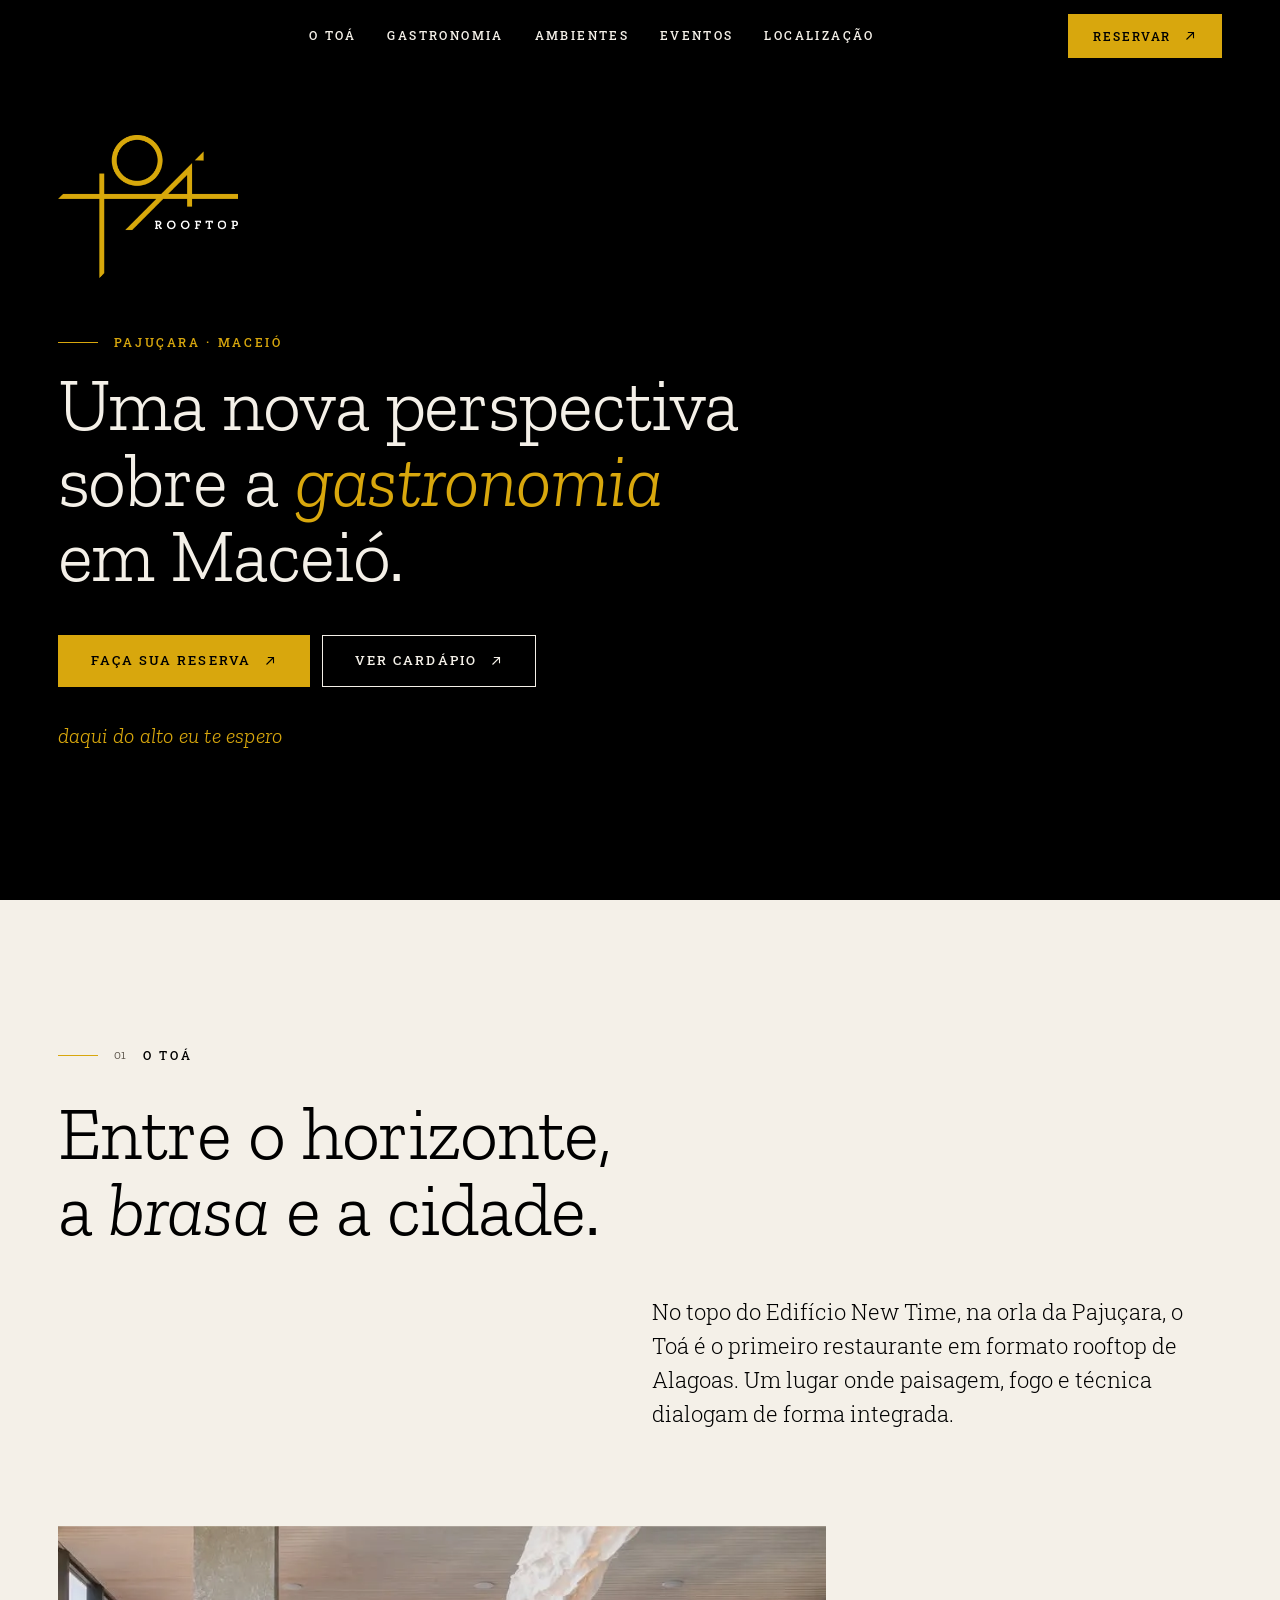
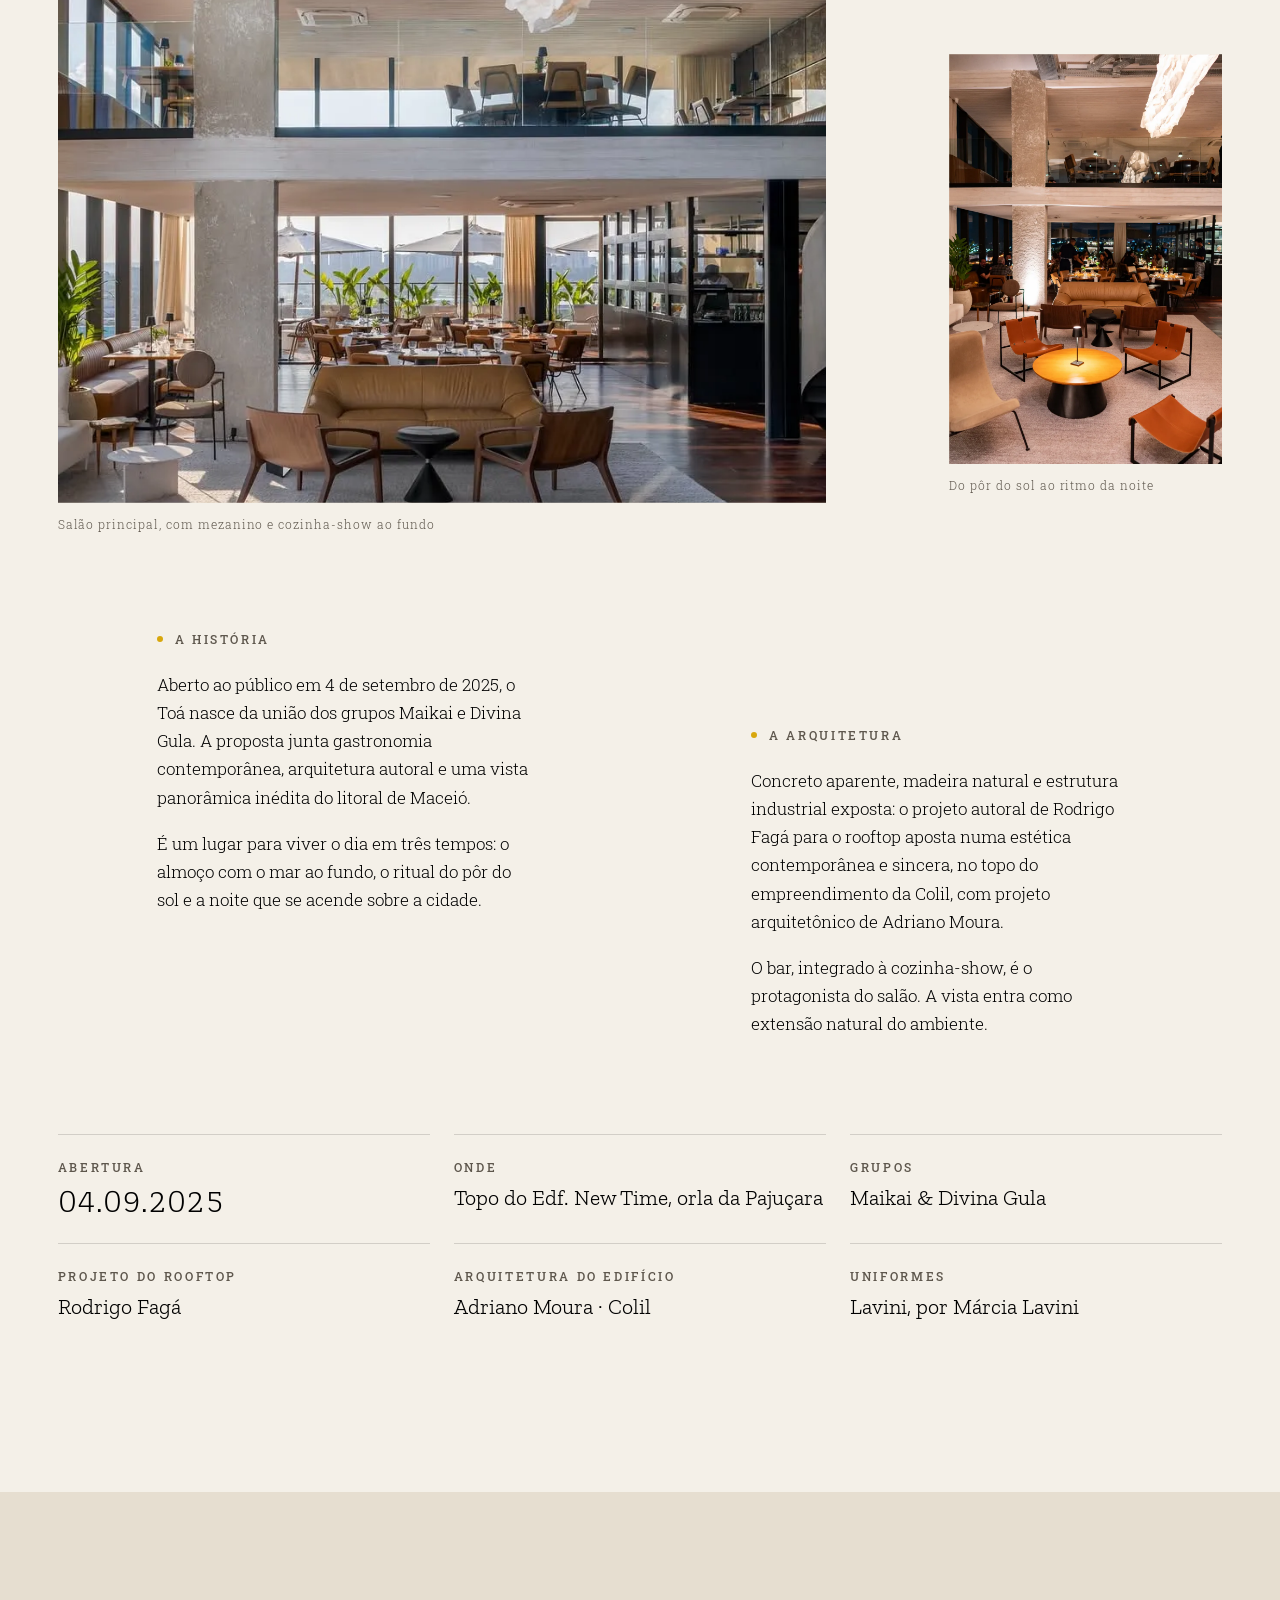
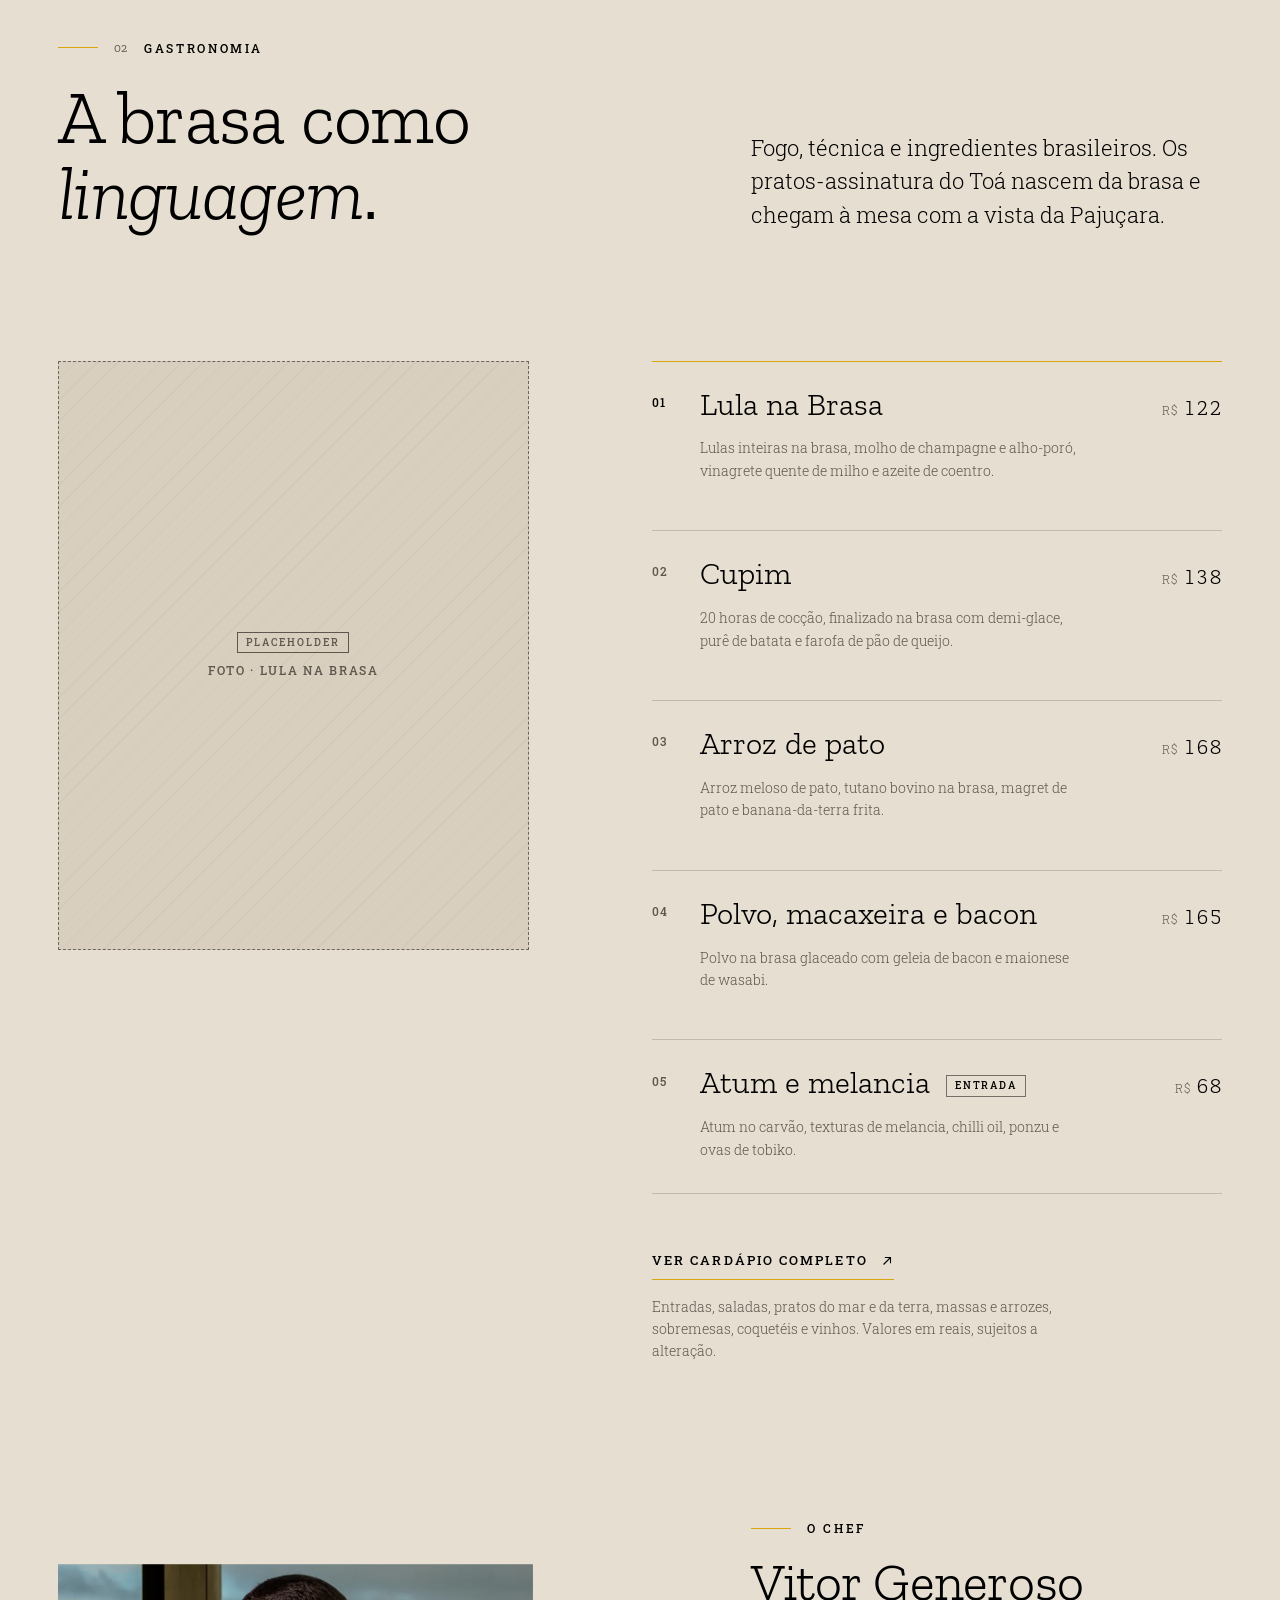
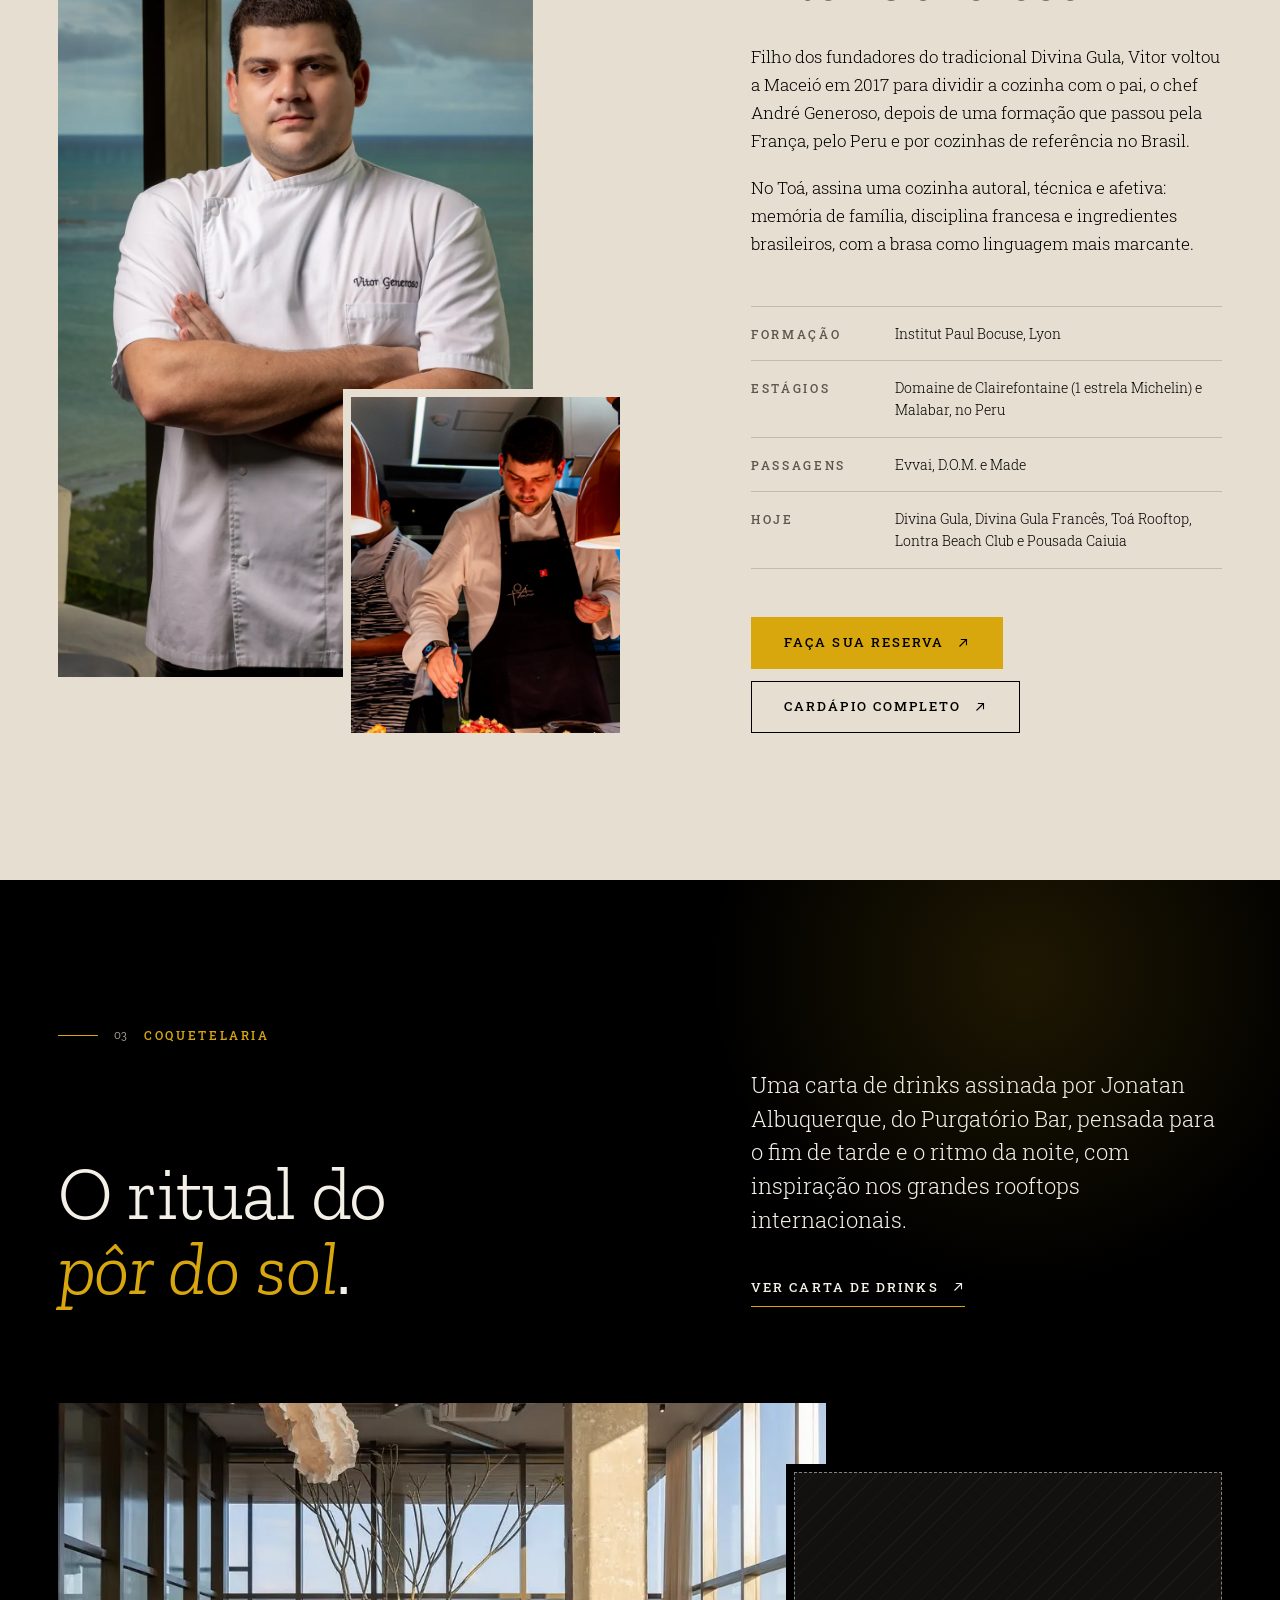
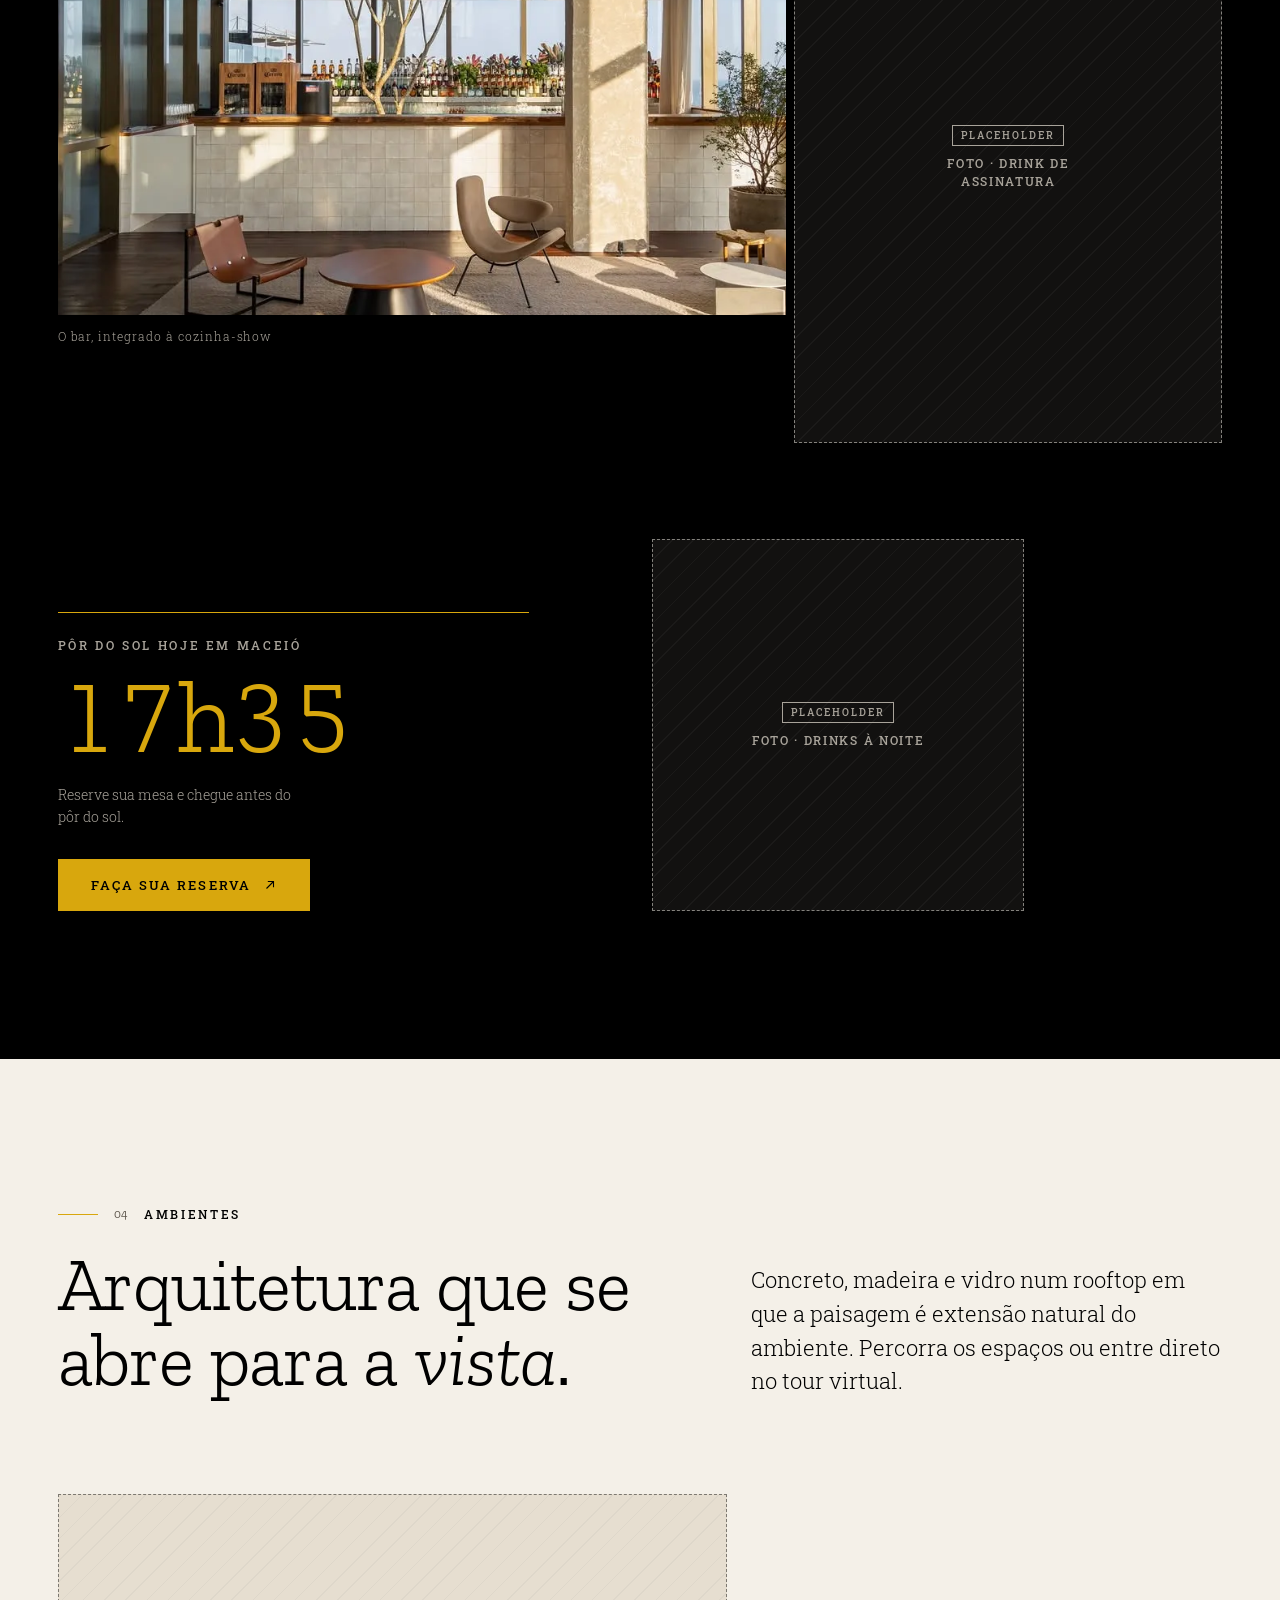
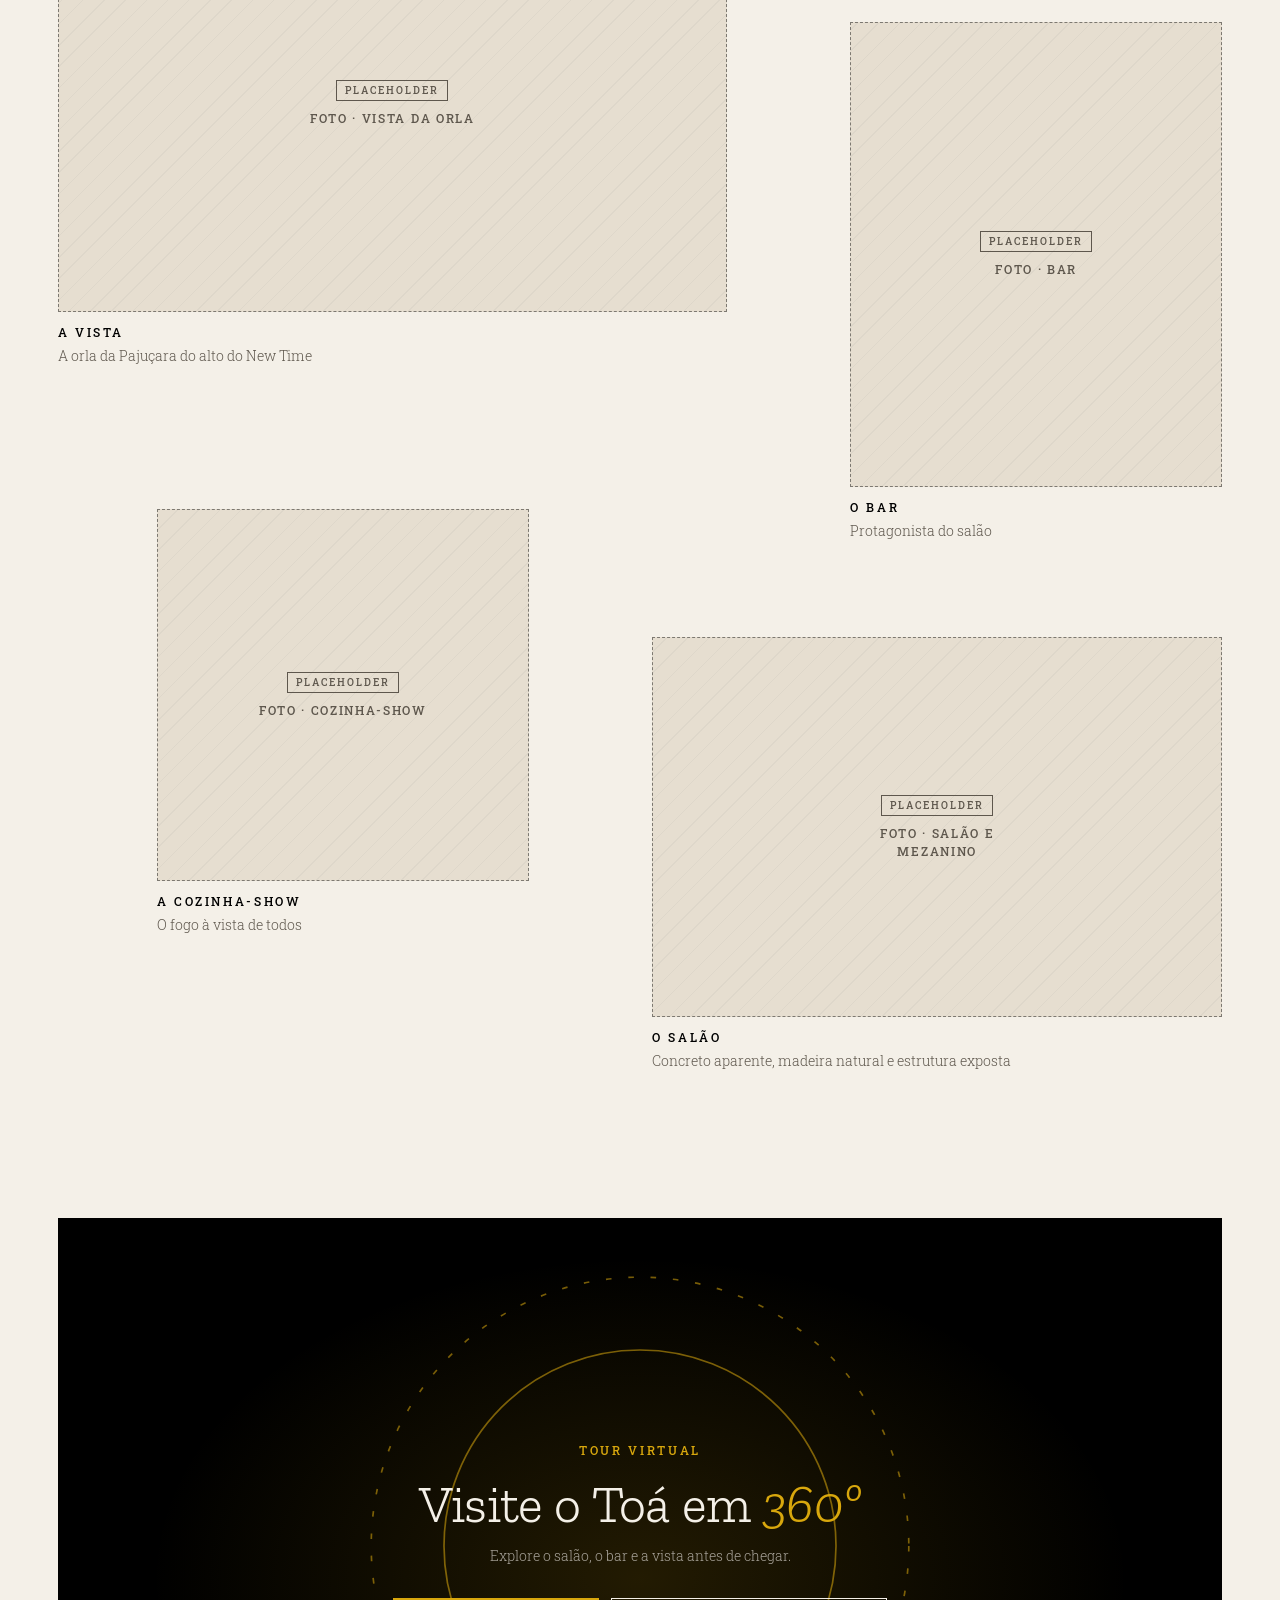
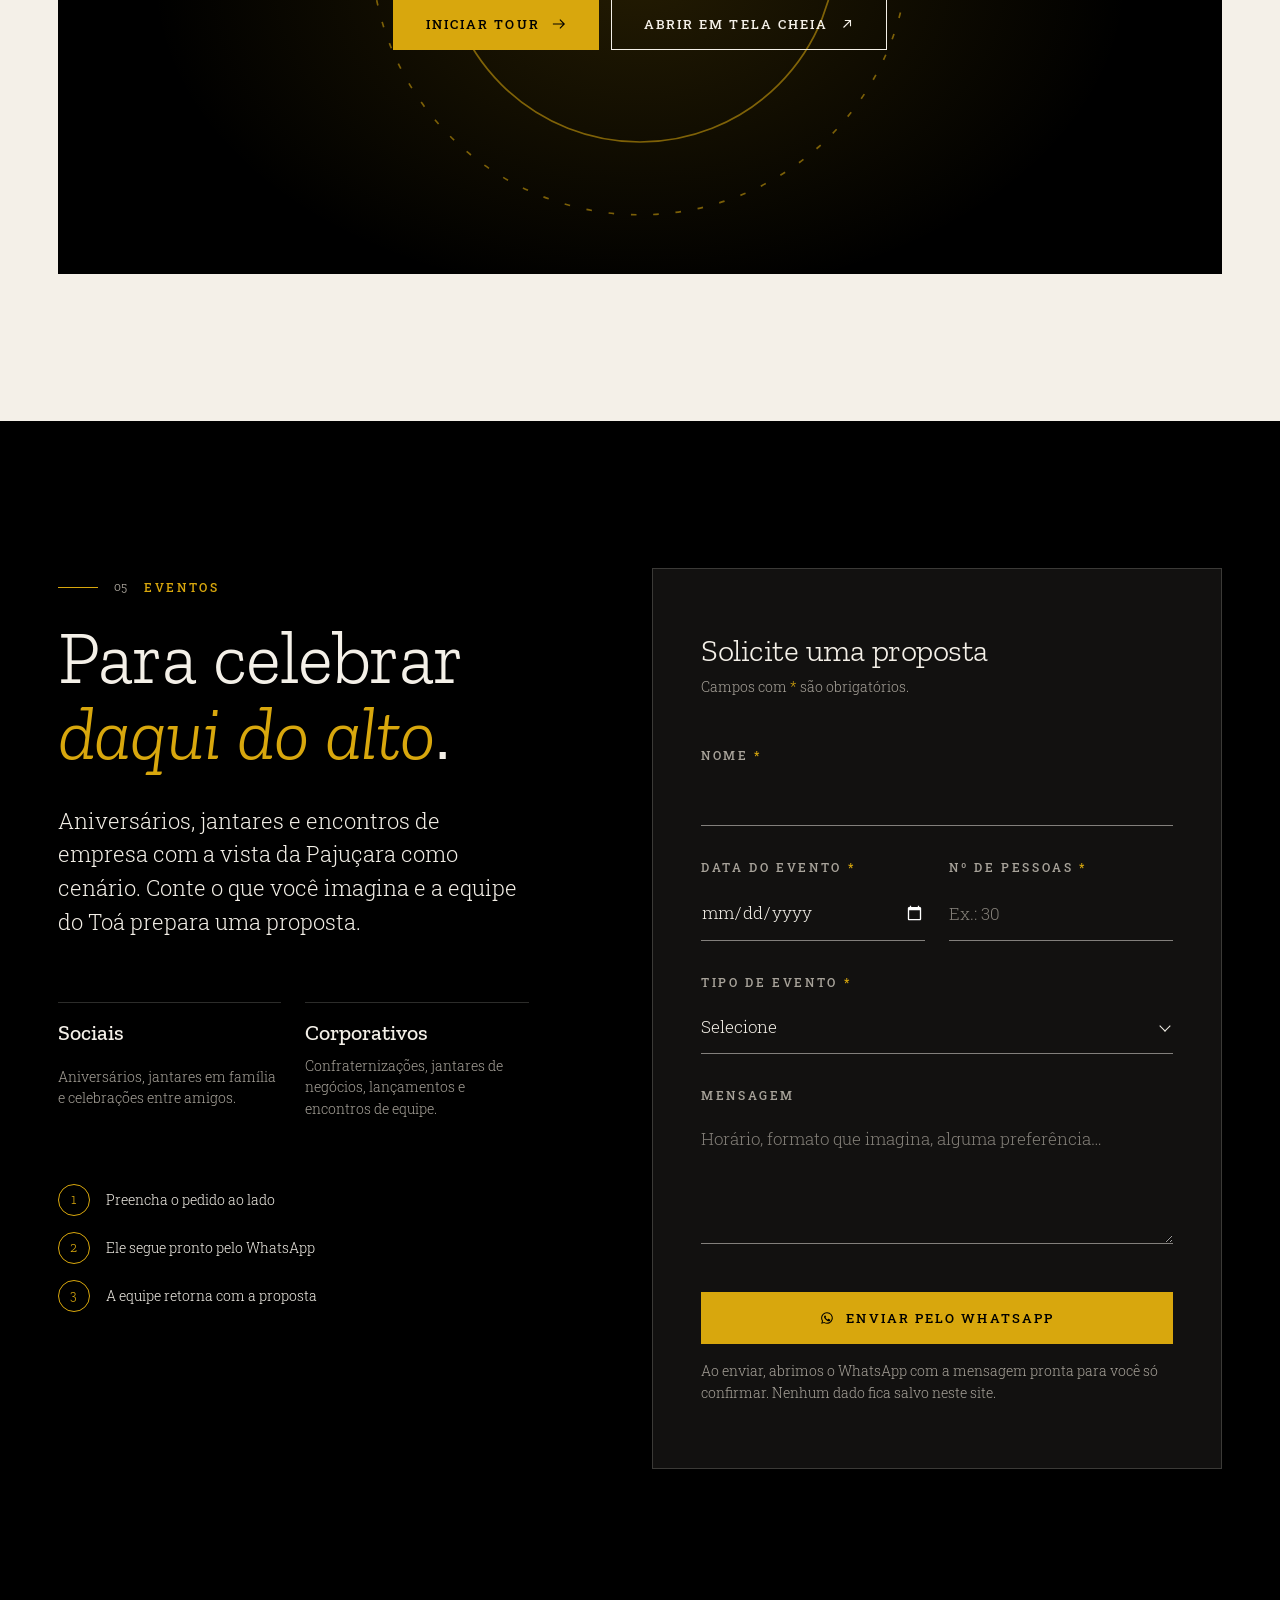
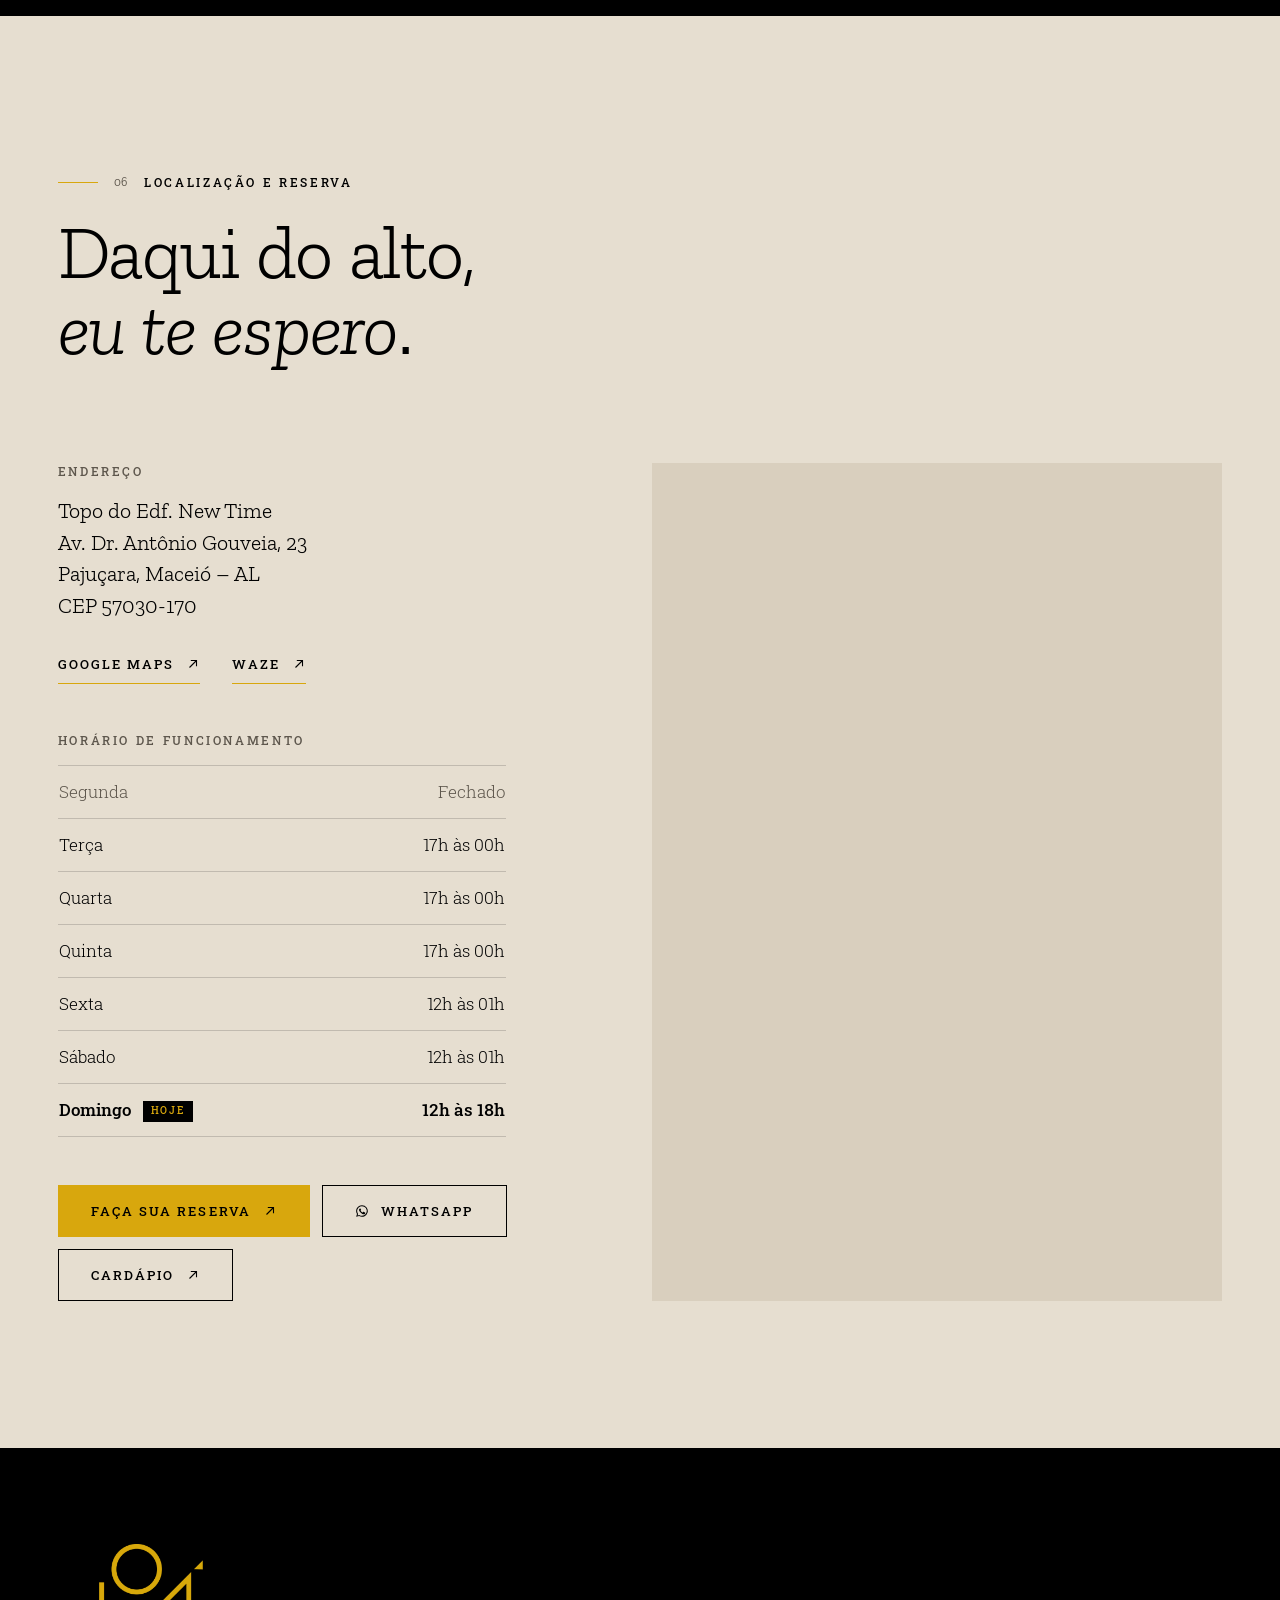
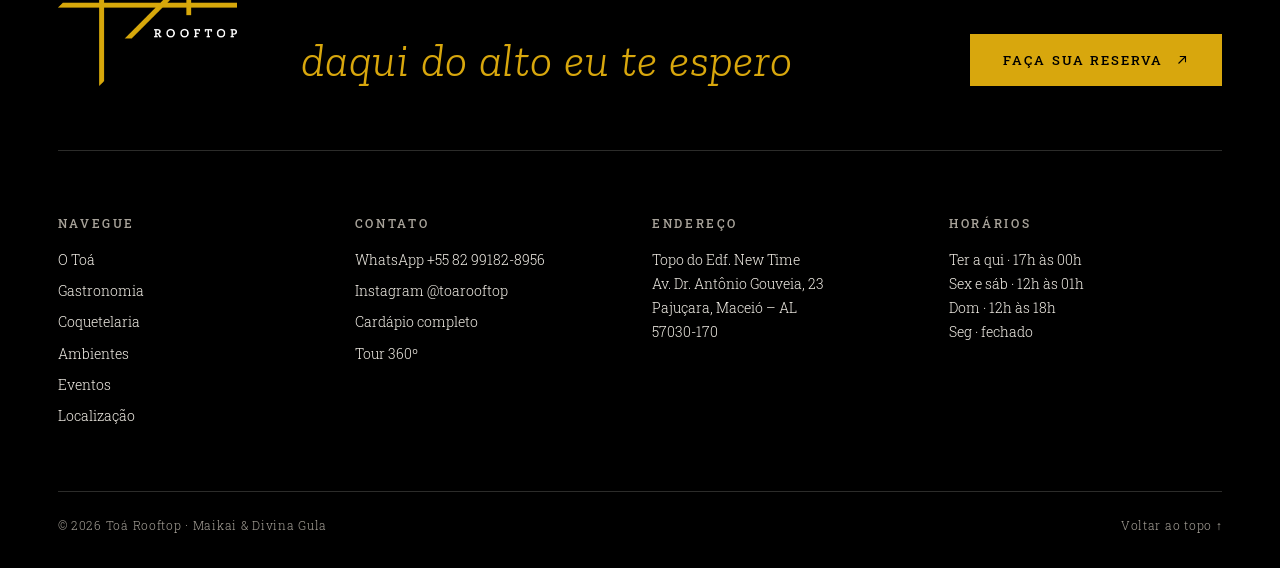
==== index.html @ 4ca589de "Prévia do site Toá Rooftop Build estático gerado por tools/build.py em modo prévia (noindex).  Co-Au" ====
<!doctype html>
<html lang="pt-BR">
<head>
  <meta charset="utf-8">
  <meta name="robots" content="noindex, nofollow">
  <meta name="viewport" content="width=device-width, initial-scale=1, viewport-fit=cover">
  <script>document.documentElement.classList.add("js")</script>
  <title>Toá Rooftop · Restaurante rooftop na Pajuçara, Maceió</title>
  <meta name="description" content="Primeiro restaurante rooftop de Alagoas, no topo do Edf. New Time, na orla da Pajuçara. Gastronomia contemporânea na brasa, coquetelaria de assinatura e vista panorâmica de Maceió. Faça sua reserva.">
  <meta name="theme-color" content="#000000">
  <link rel="canonical" href="https://daniela-bighetti.github.io/toa-rooftop-preview/">
  <meta property="og:type" content="restaurant">
  <meta property="og:locale" content="pt_BR">
  <meta property="og:site_name" content="Toá Rooftop">
  <meta property="og:title" content="Toá Rooftop · daqui do alto eu te espero">
  <meta property="og:description" content="Primeiro restaurante rooftop de Alagoas, na orla da Pajuçara. Gastronomia na brasa, coquetelaria de assinatura e o pôr do sol de Maceió.">
  <meta property="og:url" content="https://daniela-bighetti.github.io/toa-rooftop-preview/">
  <meta property="og:image" content="https://daniela-bighetti.github.io/toa-rooftop-preview/assets/img/fotos/vista-carol-002-lg.webp">
  <meta property="og:image:width" content="2400">
  <meta property="og:image:height" content="1601">
  <meta property="og:image:alt" content="Mesa posta no Toá Rooftop ao pôr do sol, com vista da orla da Pajuçara">
  <meta name="twitter:card" content="summary_large_image">
  <link rel="icon" href="assets/img/logo/icon-192.png" type="image/png" sizes="192x192">
  <link rel="apple-touch-icon" href="assets/img/logo/icon-192.png">
  <link rel="manifest" href="site.webmanifest">
  <script type="application/ld+json">
  {
    "@context": "https://schema.org",
    "@type": "Restaurant",
    "name": "Toá Rooftop",
    "description": "Primeiro restaurante rooftop de Alagoas, na orla da Pajuçara. Gastronomia contemporânea com a brasa como protagonista, coquetelaria de assinatura e vista panorâmica de Maceió.",
    "slogan": "daqui do alto eu te espero",
    "servesCuisine": "Contemporânea brasileira",
    "priceRange": "$$$",
    "image": "https://daniela-bighetti.github.io/toa-rooftop-preview/assets/img/fotos/vista-carol-002-lg.webp",
    "url": "https://daniela-bighetti.github.io/toa-rooftop-preview/",
    "telephone": "+5582991828956",
    "acceptsReservations": "https://www.getin.app/maceio/toa-rooftop",
    "menu": "https://menu.getin.app/pt-br/jkv32ZP2/menus/oPMlnGkG",
    "sameAs": [
      "https://www.instagram.com/toarooftop/"
    ],
    "address": {
      "@type": "PostalAddress",
      "streetAddress": "Edf. New Time, Av. Dr. Antônio Gouveia, 23 - Pajuçara",
      "addressLocality": "Maceió",
      "addressRegion": "AL",
      "addressCountry": "BR",
      "postalCode": "57030-170"
    },
    "geo": {
      "@type": "GeoCoordinates",
      "latitude": -9.6648,
      "longitude": -35.7118
    },
    "openingHoursSpecification": [
      {
        "@type": "OpeningHoursSpecification",
        "dayOfWeek": ["Tuesday", "Wednesday", "Thursday"],
        "opens": "17:00",
        "closes": "00:00"
      },
      {
        "@type": "OpeningHoursSpecification",
        "dayOfWeek": ["Friday", "Saturday"],
        "opens": "12:00",
        "closes": "01:00"
      },
      {
        "@type": "OpeningHoursSpecification",
        "dayOfWeek": "Sunday",
        "opens": "12:00",
        "closes": "18:00"
      }
    ]
  }
  </script>
  <link rel="preload" as="image" href="assets/img/fotos/vista-carol-002-portrait.webp" media="(max-width: 767px)" fetchpriority="high">
  <link rel="preload" as="image" href="assets/img/fotos/vista-carol-002-lg.webp" media="(min-width: 768px)" fetchpriority="high">
  <link rel="preconnect" href="https://fonts.googleapis.com">
  <link rel="preconnect" href="https://fonts.gstatic.com" crossorigin>
  <link href="https://fonts.googleapis.com/css2?family=Roboto+Slab:wght@300..500&family=Zilla+Slab:ital,wght@0,300;0,400;0,500;1,300;1,400&display=swap" rel="stylesheet">
  <link rel="stylesheet" href="assets/css/site.min.css?v=3c44642b">
</head>
<body class="page">
  <svg width="0" height="0" style="position:absolute" aria-hidden="true" focusable="false">
    <symbol id="i-arrow" viewBox="0 0 16 16"><path d="M1 8h13M9 3l5 5-5 5" fill="none" stroke="currentColor" stroke-width="1.25"/></symbol>
    <symbol id="i-external" viewBox="0 0 16 16"><path d="M4 12L12 4M5.5 4H12v6.5" fill="none" stroke="currentColor" stroke-width="1.25"/></symbol>
    <symbol id="i-whatsapp" viewBox="0 0 24 24"><path fill="currentColor" d="M12 2a10 10 0 0 0-8.6 15.1L2 22l5-1.3A10 10 0 1 0 12 2Zm0 18.2a8.2 8.2 0 0 1-4.2-1.1l-.3-.2-3 .8.8-2.9-.2-.3A8.2 8.2 0 1 1 12 20.2Zm4.5-6.1c-.2-.1-1.5-.7-1.7-.8-.2-.1-.4-.1-.6.1l-.8 1c-.1.2-.3.2-.5.1a6.7 6.7 0 0 1-3.3-2.9c-.3-.4.3-.4.8-1.3.1-.2 0-.3 0-.4l-.8-1.8c-.2-.5-.4-.4-.6-.4h-.5a1 1 0 0 0-.7.3 3 3 0 0 0-.9 2.2 5.2 5.2 0 0 0 1.1 2.8 11.9 11.9 0 0 0 4.6 4c1.7.7 2.3.8 3.2.6.5-.1 1.5-.6 1.7-1.2.2-.6.2-1.1.2-1.2-.1-.1-.2-.2-.5-.3Z"/></symbol>
    <symbol id="i-instagram" viewBox="0 0 24 24"><g fill="none" stroke="currentColor" stroke-width="1.4"><rect x="3" y="3" width="18" height="18" rx="5"/><circle cx="12" cy="12" r="4.2"/><circle cx="17.4" cy="6.6" r=".6" fill="currentColor"/></g></symbol>
  </svg>
  <a class="skip-link" href="#conteudo">Pular para o conteúdo</a>
  <header class="site-header theme-dark" data-header>
    <div class="site-header__inner container">
      <a class="site-logo" href="#topo" aria-label="Toá Rooftop, voltar ao início">
        <img src="assets/img/logo/toa-logo-negativo.webp" alt="Toá Rooftop" width="640" height="508">
      </a>
      <nav class="site-nav" aria-label="Principal">
        <ul role="list">
          <li><a href="#o-toa" data-nav>O Toá</a></li>
          <li><a href="#gastronomia" data-nav>Gastronomia</a></li>
          <li><a href="#ambientes" data-nav>Ambientes</a></li>
          <li><a href="#eventos" data-nav>Eventos</a></li>
          <li><a href="#localizacao" data-nav>Localização</a></li>
        </ul>
      </nav>
      <div class="site-header__actions">
        <a class="btn btn--primary btn--sm site-header__cta" data-link="reserva" data-track="reserva_header"
           href="https://www.getin.app/maceio/toa-rooftop?utm_source=site&amp;utm_medium=botao-reserva" target="_blank" rel="noopener">
          Reservar <svg class="btn__icon btn__icon--external" aria-hidden="true"><use href="#i-external"/></svg>
        </a>
        <button class="menu-toggle" type="button" aria-expanded="false" aria-controls="menu" data-menu-toggle>
          <span class="menu-toggle__label" data-menu-label>Menu</span>
          <span class="menu-toggle__icon" aria-hidden="true"><span></span><span></span></span>
        </button>
      </div>
    </div>
  </header>
  <div class="menu-panel theme-dark" id="menu" data-menu inert>
    <div class="menu-panel__inner container">
      <nav aria-label="Menu">
        <ol class="menu-panel__list" role="list">
          <li><a href="#o-toa" data-menu-link><span class="menu-panel__num">01</span>O Toá</a></li>
          <li><a href="#gastronomia" data-menu-link><span class="menu-panel__num">02</span>Gastronomia</a></li>
          <li><a href="#coquetelaria" data-menu-link><span class="menu-panel__num">03</span>Coquetelaria</a></li>
          <li><a href="#ambientes" data-menu-link><span class="menu-panel__num">04</span>Ambientes</a></li>
          <li><a href="#eventos" data-menu-link><span class="menu-panel__num">05</span>Eventos</a></li>
          <li><a href="#localizacao" data-menu-link><span class="menu-panel__num">06</span>Localização</a></li>
        </ol>
      </nav>
      <div class="menu-panel__footer">
        <a class="btn btn--primary btn--block" data-link="reserva" data-track="reserva_menu"
           href="https://www.getin.app/maceio/toa-rooftop?utm_source=site&amp;utm_medium=botao-reserva" target="_blank" rel="noopener">
          Faça sua reserva <svg class="btn__icon btn__icon--external" aria-hidden="true"><use href="#i-external"/></svg>
        </a>
        <div class="menu-panel__links">
          <a class="link-cta" data-link="cardapio" href="https://menu.getin.app/pt-br/jkv32ZP2/menus/oPMlnGkG" target="_blank" rel="noopener">Cardápio</a>
          <a class="link-cta" data-link="whatsapp" href="https://wa.me/5582991828956" target="_blank" rel="noopener">WhatsApp</a>
          <a class="link-cta" data-link="instagram" href="https://www.instagram.com/toarooftop/" target="_blank" rel="noopener">Instagram</a>
        </div>
        <p class="t-tagline menu-panel__tagline">daqui do alto eu te espero</p>
      </div>
    </div>
  </div>
  <main id="conteudo">
    <section class="hero" id="topo" aria-labelledby="hero-title" data-hero>
      <div class="hero__media" data-hero-media>
        <picture>
          <source media="(max-width: 767px)" srcset="assets/img/fotos/vista-carol-002-portrait.webp" width="1080" height="1921">
          <source media="(min-width: 768px)" srcset="assets/img/fotos/vista-carol-002-md.webp 1200w, assets/img/fotos/vista-carol-002-lg.webp 2400w" sizes="100vw" width="2400" height="1601">
          <img src="assets/img/fotos/vista-carol-002-lg.webp" alt="Mesa posta no Toá Rooftop ao pôr do sol, com a orla da Pajuçara e a cidade de Maceió ao fundo" width="2400" height="1601" fetchpriority="high" decoding="async">
        </picture>
      </div>
      <div class="hero__content container">
        <img class="hero__logo" src="assets/img/logo/toa-logo-negativo.webp" alt="Toá Rooftop" width="640" height="508" data-reveal="fade">
        <p class="eyebrow" data-reveal style="--reveal-delay: 150ms">Pajuçara · Maceió</p>
        <h1 class="hero__title" id="hero-title" data-reveal style="--reveal-delay: 250ms">
          Uma nova perspectiva sobre a <span class="t-em">gastronomia</span> em Maceió.
        </h1>
        <div class="hero__actions btn-group" data-reveal style="--reveal-delay: 400ms" data-hero-cta>
          <a class="btn btn--primary" data-link="reserva" data-track="reserva_hero"
             href="https://www.getin.app/maceio/toa-rooftop?utm_source=site&amp;utm_medium=botao-reserva" target="_blank" rel="noopener">
            Faça sua reserva <svg class="btn__icon btn__icon--external" aria-hidden="true"><use href="#i-external"/></svg>
          </a>
          <a class="btn btn--outline" data-link="cardapio" data-track="cardapio_hero"
             href="https://menu.getin.app/pt-br/jkv32ZP2/menus/oPMlnGkG" target="_blank" rel="noopener">
            Ver cardápio <svg class="btn__icon btn__icon--external" aria-hidden="true"><use href="#i-external"/></svg>
          </a>
        </div>
        <p class="t-tagline hero__tagline" data-reveal style="--reveal-delay: 550ms">daqui do alto eu te espero</p>
      </div>
      <div class="hero__meta container" data-reveal="fade" style="--reveal-delay: 700ms">
        <p class="hero__meta-item">Primeiro rooftop de Alagoas</p>
        <p class="hero__meta-item hero__meta-address">Edf. New Time · Orla da Pajuçara</p>
        <p class="hero__meta-item hero__meta-today" data-today hidden></p>
        <a class="hero__scroll" href="#o-toa" aria-label="Rolar para O Toá"><span></span></a>
      </div>
    </section>
    <section class="section theme-light about" id="o-toa" aria-labelledby="about-title">
      <div class="container">
        <header class="about__head">
          <p class="eyebrow" data-reveal><span class="eyebrow__num">01</span> O Toá</p>
          <h2 class="t-h1 about__title" id="about-title" data-reveal style="--reveal-delay: 100ms">
            Entre o horizonte, a <span class="t-em">brasa</span> e a cidade.
          </h2>
          <p class="t-lead about__lead" data-reveal style="--reveal-delay: 200ms">
            No topo do Edifício New Time, na orla da Pajuçara, o Toá é o primeiro restaurante em formato rooftop de Alagoas. Um lugar onde paisagem, fogo e técnica dialogam de forma integrada.
          </p>
        </header>
        <div class="about__gallery">
          <figure class="about__fig about__fig--main">
            <div class="media" style="--ratio: 4/3" data-reveal="mask">
              <div class="media__inner">
                <img src="assets/img/fotos/arquitetura-faga-1.webp" alt="Salão do Toá com pé-direito duplo, mezanino envidraçado, sofás e mesas voltadas para a vista da Pajuçara" width="1080" height="762" loading="lazy" decoding="async" data-parallax>
              </div>
            </div>
            <figcaption class="caption">Salão principal, com mezanino e cozinha-show ao fundo</figcaption>
          </figure>
          <figure class="about__fig about__fig--side">
            <div class="media" style="--ratio: 2/3" data-reveal="mask">
              <div class="media__inner">
                <img src="assets/img/fotos/to-56-md.webp" alt="Lounge do Toá à noite, com poltronas de couro, luz baixa e o salão ocupado ao fundo" width="1200" height="1800" loading="lazy" decoding="async" data-parallax>
              </div>
            </div>
            <figcaption class="caption">Do pôr do sol ao ritmo da noite</figcaption>
          </figure>
        </div>
        <div class="about__text">
          <div class="about__block" data-reveal>
            <h3 class="t-caps about__label">A história</h3>
            <div class="t-body">
              <p>Aberto ao público em 4 de setembro de 2025, o Toá nasce da união dos grupos Maikai e Divina Gula. A proposta junta gastronomia contemporânea, arquitetura autoral e uma vista panorâmica inédita do litoral de Maceió.</p>
              <p>É um lugar para viver o dia em três tempos: o almoço com o mar ao fundo, o ritual do pôr do sol e a noite que se acende sobre a cidade.</p>
            </div>
          </div>
          <div class="about__block" data-reveal style="--reveal-delay: 120ms">
            <h3 class="t-caps about__label">A arquitetura</h3>
            <div class="t-body">
              <p>Concreto aparente, madeira natural e estrutura industrial exposta: o projeto autoral de Rodrigo Fagá para o rooftop aposta numa estética contemporânea e sincera, no topo do empreendimento da Colil, com projeto arquitetônico de Adriano Moura.</p>
              <p>O bar, integrado à cozinha-show, é o protagonista do salão. A vista entra como extensão natural do ambiente.</p>
            </div>
          </div>
        </div>
        <dl class="facts" data-reveal>
          <div class="facts__item">
            <dt class="t-caps">Abertura</dt>
            <dd class="t-number facts__value">04.09.2025</dd>
          </div>
          <div class="facts__item">
            <dt class="t-caps">Onde</dt>
            <dd class="facts__value">Topo do Edf. New Time, orla da Pajuçara</dd>
          </div>
          <div class="facts__item">
            <dt class="t-caps">Grupos</dt>
            <dd class="facts__value">Maikai &amp; Divina Gula</dd>
          </div>
          <div class="facts__item">
            <dt class="t-caps">Projeto do rooftop</dt>
            <dd class="facts__value">Rodrigo Fagá</dd>
          </div>
          <div class="facts__item">
            <dt class="t-caps">Arquitetura do edifício</dt>
            <dd class="facts__value">Adriano Moura · Colil</dd>
          </div>
          <div class="facts__item">
            <dt class="t-caps">Uniformes</dt>
            <dd class="facts__value">Lavini, por Márcia Lavini</dd>
          </div>
        </dl>
      </div>
    </section>
    <section class="section theme-sand gastro" id="gastronomia" aria-labelledby="gastro-title">
      <div class="container">
        <header class="gastro__head">
          <p class="eyebrow" data-reveal><span class="eyebrow__num">02</span> Gastronomia</p>
          <h2 class="t-h1 gastro__title" id="gastro-title" data-reveal style="--reveal-delay: 100ms">
            A brasa como <span class="t-em">linguagem</span>.
          </h2>
          <p class="t-lead gastro__lead" data-reveal style="--reveal-delay: 200ms">
            Fogo, técnica e ingredientes brasileiros. Os pratos-assinatura do Toá nascem da brasa e chegam à mesa com a vista da Pajuçara.
          </p>
        </header>
        <div class="dishes">
          <p class="t-caps dishes__kicker" data-reveal>Pratos-assinatura</p>
          <ol class="dishes__items" role="list" data-dishes>
            <li class="dish is-active" data-dish>
              <figure class="dish__media">
                <div class="ph" style="--ratio: 4/5" role="img" aria-label="Foto do prato Lula na Brasa (a definir)"><span class="ph__label">Foto · Lula na Brasa</span></div>
              </figure>
              <div class="dish__text">
                <span class="dish__num">01</span>
                <div class="dish__row">
                  <h3 class="dish__name">Lula na Brasa</h3>
                  <p class="dish__price"><span class="dish__currency">R$</span> 122</p>
                </div>
                <p class="dish__desc">Lulas inteiras na brasa, molho de champagne e alho-poró, vinagrete quente de milho e azeite de coentro.</p>
              </div>
            </li>
            <li class="dish" data-dish>
              <figure class="dish__media">
                <div class="ph" style="--ratio: 4/5" role="img" aria-label="Foto do prato Cupim (a definir)"><span class="ph__label">Foto · Cupim</span></div>
              </figure>
              <div class="dish__text">
                <span class="dish__num">02</span>
                <div class="dish__row">
                  <h3 class="dish__name">Cupim</h3>
                  <p class="dish__price"><span class="dish__currency">R$</span> 138</p>
                </div>
                <p class="dish__desc">20 horas de cocção, finalizado na brasa com demi-glace, purê de batata e farofa de pão de queijo.</p>
              </div>
            </li>
            <li class="dish" data-dish>
              <figure class="dish__media">
                <div class="ph" style="--ratio: 4/5" role="img" aria-label="Foto do prato Arroz de pato (a definir)"><span class="ph__label">Foto · Arroz de pato</span></div>
              </figure>
              <div class="dish__text">
                <span class="dish__num">03</span>
                <div class="dish__row">
                  <h3 class="dish__name">Arroz de pato</h3>
                  <p class="dish__price"><span class="dish__currency">R$</span> 168</p>
                </div>
                <p class="dish__desc">Arroz meloso de pato, tutano bovino na brasa, magret de pato e banana-da-terra frita.</p>
              </div>
            </li>
            <li class="dish" data-dish>
              <figure class="dish__media">
                <div class="ph" style="--ratio: 4/5" role="img" aria-label="Foto do prato Polvo, macaxeira e bacon (a definir)"><span class="ph__label">Foto · Polvo, macaxeira e bacon</span></div>
              </figure>
              <div class="dish__text">
                <span class="dish__num">04</span>
                <div class="dish__row">
                  <h3 class="dish__name">Polvo, macaxeira e bacon</h3>
                  <p class="dish__price"><span class="dish__currency">R$</span> 165</p>
                </div>
                <p class="dish__desc">Polvo na brasa glaceado com geleia de bacon e maionese de wasabi.</p>
              </div>
            </li>
            <li class="dish" data-dish>
              <figure class="dish__media">
                <div class="ph" style="--ratio: 4/5" role="img" aria-label="Foto da entrada Atum e melancia (a definir)"><span class="ph__label">Foto · Atum e melancia</span></div>
              </figure>
              <div class="dish__text">
                <span class="dish__num">05</span>
                <div class="dish__row">
                  <h3 class="dish__name">Atum e melancia <span class="dish__tag">Entrada</span></h3>
                  <p class="dish__price"><span class="dish__currency">R$</span> 68</p>
                </div>
                <p class="dish__desc">Atum no carvão, texturas de melancia, chilli oil, ponzu e ovas de tobiko.</p>
              </div>
            </li>
          </ol>
          <div class="dishes__foot" data-reveal>
            <a class="link-cta" data-link="cardapio" data-track="cardapio_gastronomia"
               href="https://menu.getin.app/pt-br/jkv32ZP2/menus/oPMlnGkG" target="_blank" rel="noopener">
              Ver cardápio completo <svg class="btn__icon btn__icon--external" aria-hidden="true"><use href="#i-external"/></svg>
            </a>
            <p class="t-small t-muted">Entradas, saladas, pratos do mar e da terra, massas e arrozes, sobremesas, coquetéis e vinhos. Valores em reais, sujeitos a alteração.</p>
          </div>
        </div>
        <div class="chef">
          <div class="chef__media">
            <figure class="chef__portrait">
              <div class="media" style="--ratio: 2/3" data-reveal="mask">
                <div class="media__inner">
                  <img src="assets/img/fotos/chef-vitor-2-md.webp"
                       srcset="assets/img/fotos/chef-vitor-2-md.webp 1200w, assets/img/fotos/chef-vitor-2-lg.webp 2000w"
                       sizes="(min-width: 1024px) 40vw, 85vw"
                       alt="Chef Vitor Generoso de dólmã branco, braços cruzados, diante da janela com o mar da Pajuçara ao fundo"
                       width="1200" height="1800" loading="lazy" decoding="async" data-parallax>
                </div>
              </div>
            </figure>
            <figure class="chef__action">
              <div class="media" style="--ratio: 4/5" data-reveal="mask">
                <div class="media__inner">
                  <img src="assets/img/fotos/chef-vitor-1-md.webp" alt="Vitor Generoso finalizando um prato na cozinha do Toá" width="1200" height="1800" loading="lazy" decoding="async">
                </div>
              </div>
            </figure>
          </div>
          <div class="chef__text">
            <p class="eyebrow" data-reveal>O chef</p>
            <h3 class="t-h2 chef__name" data-reveal style="--reveal-delay: 100ms">Vitor Generoso</h3>
            <div class="t-body" data-reveal style="--reveal-delay: 200ms">
              <p>Filho dos fundadores do tradicional Divina Gula, Vitor voltou a Maceió em 2017 para dividir a cozinha com o pai, o chef André Generoso, depois de uma formação que passou pela França, pelo Peru e por cozinhas de referência no Brasil.</p>
              <p>No Toá, assina uma cozinha autoral, técnica e afetiva: memória de família, disciplina francesa e ingredientes brasileiros, com a brasa como linguagem mais marcante.</p>
            </div>
            <dl class="chef__path" data-reveal style="--reveal-delay: 300ms">
              <div><dt class="t-caps">Formação</dt><dd>Institut Paul Bocuse, Lyon</dd></div>
              <div><dt class="t-caps">Estágios</dt><dd>Domaine de Clairefontaine (1 estrela Michelin) e Malabar, no Peru</dd></div>
              <div><dt class="t-caps">Passagens</dt><dd>Evvai, D.O.M. e Made</dd></div>
              <div><dt class="t-caps">Hoje</dt><dd>Divina Gula, Divina Gula Francês, Toá Rooftop, Lontra Beach Club e Pousada Caiuia</dd></div>
            </dl>
            <div class="btn-group chef__actions" data-reveal style="--reveal-delay: 400ms">
              <a class="btn btn--primary" data-link="reserva" data-track="reserva_gastronomia"
                 href="https://www.getin.app/maceio/toa-rooftop?utm_source=site&amp;utm_medium=botao-reserva" target="_blank" rel="noopener">
                Faça sua reserva <svg class="btn__icon btn__icon--external" aria-hidden="true"><use href="#i-external"/></svg>
              </a>
              <a class="btn btn--outline" data-link="cardapio" data-track="cardapio_chef"
                 href="https://menu.getin.app/pt-br/jkv32ZP2/menus/oPMlnGkG" target="_blank" rel="noopener">
                Cardápio completo <svg class="btn__icon btn__icon--external" aria-hidden="true"><use href="#i-external"/></svg>
              </a>
            </div>
          </div>
        </div>
      </div>
    </section>
    <section class="section theme-dark bar" id="coquetelaria" aria-labelledby="bar-title">
      <div class="container">
        <header class="bar__head">
          <p class="eyebrow" data-reveal><span class="eyebrow__num">03</span> Coquetelaria</p>
          <h2 class="t-h1 bar__title" id="bar-title" data-reveal style="--reveal-delay: 100ms">
            O ritual do <span class="t-em">pôr do sol</span>.
          </h2>
          <div class="bar__intro" data-reveal style="--reveal-delay: 200ms">
            <p class="t-lead">Uma carta de drinks assinada por Jonatan Albuquerque, do Purgatório Bar, pensada para o fim de tarde e o ritmo da noite, com inspiração nos grandes rooftops internacionais.</p>
            <a class="link-cta" data-link="cardapio" data-track="carta_drinks"
               href="https://menu.getin.app/pt-br/jkv32ZP2/menus/oPMlnGkG" target="_blank" rel="noopener">
              Ver carta de drinks <svg class="btn__icon btn__icon--external" aria-hidden="true"><use href="#i-external"/></svg>
            </a>
          </div>
        </header>
        <div class="bar__gallery">
          <figure class="bar__fig bar__fig--main">
            <div class="media" style="--ratio: 3/2" data-reveal="mask">
              <div class="media__inner">
                <img src="assets/img/fotos/arquitetura-faga-2.webp" alt="Bar do Toá com balcão de azulejos claros, prateleiras de garrafas e janelas de vidro com a luz do fim de tarde" width="1080" height="720" loading="lazy" decoding="async" data-parallax>
              </div>
            </div>
            <figcaption class="caption">O bar, integrado à cozinha-show</figcaption>
          </figure>
          <figure class="bar__fig bar__fig--drink">
            <div class="ph" style="--ratio: 3/4" role="img" aria-label="Foto de drink de assinatura (a definir)">
              <span class="ph__label">Foto · Drink de assinatura</span>
            </div>
          </figure>
        </div>
        <div class="bar__bottom">
          <div class="sunset" data-reveal>
            <p class="t-caps sunset__label" data-sunset-label>Pôr do sol hoje em Maceió</p>
            <time class="sunset__time" data-sunset-time>fim de tarde</time>
            <p class="t-small t-muted sunset__note">Reserve sua mesa e chegue antes do pôr do sol.</p>
            <a class="btn btn--primary" data-link="reserva" data-track="reserva_coquetelaria"
               href="https://www.getin.app/maceio/toa-rooftop?utm_source=site&amp;utm_medium=botao-reserva" target="_blank" rel="noopener">
              Faça sua reserva <svg class="btn__icon btn__icon--external" aria-hidden="true"><use href="#i-external"/></svg>
            </a>
          </div>
          <figure class="bar__fig bar__fig--night">
            <div class="ph" style="--ratio: 1/1" role="img" aria-label="Foto de drinks no bar à noite (a definir)">
              <span class="ph__label">Foto · Drinks à noite</span>
            </div>
          </figure>
        </div>
      </div>
    </section>
    <section class="section theme-light spaces" id="ambientes" aria-labelledby="spaces-title">
      <div class="container">
        <header class="spaces__head">
          <p class="eyebrow" data-reveal><span class="eyebrow__num">04</span> Ambientes</p>
          <h2 class="t-h1 spaces__title" id="spaces-title" data-reveal style="--reveal-delay: 100ms">
            Arquitetura que se abre para a <span class="t-em">vista</span>.
          </h2>
          <p class="t-lead spaces__lead" data-reveal style="--reveal-delay: 200ms">
            Concreto, madeira e vidro num rooftop em que a paisagem é extensão natural do ambiente. Percorra os espaços ou entre direto no tour virtual.
          </p>
        </header>
        <div class="spaces__grid">
          <figure class="space space--vista" data-reveal>
            <div class="ph" style="--ratio: 16/10" role="img" aria-label="Foto da vista da orla da Pajuçara a partir do rooftop (a definir)">
              <span class="ph__label">Foto · Vista da orla</span>
            </div>
            <figcaption class="space__cap"><span class="t-caps">A vista</span> A orla da Pajuçara do alto do New Time</figcaption>
          </figure>
          <figure class="space space--bar" data-reveal style="--reveal-delay: 120ms">
            <div class="ph" style="--ratio: 4/5" role="img" aria-label="Foto do bar (a definir)">
              <span class="ph__label">Foto · Bar</span>
            </div>
            <figcaption class="space__cap"><span class="t-caps">O bar</span> Protagonista do salão</figcaption>
          </figure>
          <figure class="space space--kitchen" data-reveal>
            <div class="ph" style="--ratio: 1/1" role="img" aria-label="Foto da cozinha-show (a definir)">
              <span class="ph__label">Foto · Cozinha-show</span>
            </div>
            <figcaption class="space__cap"><span class="t-caps">A cozinha-show</span> O fogo à vista de todos</figcaption>
          </figure>
          <figure class="space space--salon" data-reveal style="--reveal-delay: 120ms">
            <div class="ph" style="--ratio: 3/2" role="img" aria-label="Foto do salão e do mezanino (a definir)">
              <span class="ph__label">Foto · Salão e mezanino</span>
            </div>
            <figcaption class="space__cap"><span class="t-caps">O salão</span> Concreto aparente, madeira natural e estrutura exposta</figcaption>
          </figure>
        </div>
        <div class="tour theme-dark" data-reveal data-tour data-tour-src="https://tour.toarooftop.tudoem360.com.br/">
          <div class="tour__poster" data-tour-poster>
            <svg class="tour__ring" viewBox="0 0 200 200" aria-hidden="true">
              <circle cx="100" cy="100" r="96" fill="none" stroke="currentColor" stroke-width="0.6" stroke-dasharray="2 6"/>
              <circle cx="100" cy="100" r="70" fill="none" stroke="currentColor" stroke-width="0.6"/>
            </svg>
            <p class="t-caps tour__kicker">Tour virtual</p>
            <h3 class="t-h2 tour__title">Visite o Toá em <span class="t-em">360º</span></h3>
            <p class="t-small t-muted tour__note">Explore o salão, o bar e a vista antes de chegar.</p>
            <div class="btn-group tour__actions">
              <button class="btn btn--primary" type="button" data-tour-start data-track="tour360_iniciar">
                Iniciar tour <svg class="btn__icon btn__icon--arrow" aria-hidden="true"><use href="#i-arrow"/></svg>
              </button>
              <a class="btn btn--outline" data-link="tour360" data-track="tour360_tela_cheia"
                 href="https://tour.toarooftop.tudoem360.com.br/" target="_blank" rel="noopener">
                Abrir em tela cheia <svg class="btn__icon btn__icon--external" aria-hidden="true"><use href="#i-external"/></svg>
              </a>
            </div>
          </div>
        </div>
      </div>
    </section>
    <section class="section theme-dark events" id="eventos" aria-labelledby="events-title">
      <div class="container events__grid">
        <div class="events__intro">
          <p class="eyebrow" data-reveal><span class="eyebrow__num">05</span> Eventos</p>
          <h2 class="t-h1 events__title" id="events-title" data-reveal style="--reveal-delay: 100ms">
            Para celebrar <span class="t-em">daqui do alto</span>.
          </h2>
          <p class="t-lead events__lead" data-reveal style="--reveal-delay: 200ms">
            Aniversários, jantares e encontros de empresa com a vista da Pajuçara como cenário. Conte o que você imagina e a equipe do Toá prepara uma proposta.
          </p>
          <div class="events__types" data-reveal style="--reveal-delay: 300ms">
            <div class="events__type">
              <h3 class="t-h4">Sociais</h3>
              <p class="t-small t-muted">Aniversários, jantares em família e celebrações entre amigos.</p>
            </div>
            <div class="events__type">
              <h3 class="t-h4">Corporativos</h3>
              <p class="t-small t-muted">Confraternizações, jantares de negócios, lançamentos e encontros de equipe.</p>
            </div>
          </div>
          <ol class="events__steps" role="list" data-reveal style="--reveal-delay: 400ms">
            <li><span class="events__step-num">1</span> Preencha o pedido ao lado</li>
            <li><span class="events__step-num">2</span> Ele segue pronto pelo WhatsApp</li>
            <li><span class="events__step-num">3</span> A equipe retorna com a proposta</li>
          </ol>
        </div>
        <div class="events__panel" data-reveal style="--reveal-delay: 150ms">
          <form class="events-form" data-events-form novalidate aria-labelledby="events-form-title">
            <h3 class="t-h3" id="events-form-title">Solicite uma proposta</h3>
            <p class="t-small t-muted events-form__intro">Campos com <span class="req" aria-hidden="true">*</span><span class="visually-hidden">asterisco</span> são obrigatórios.</p>
            <div class="form-grid">
              <div class="field field--full">
                <label class="field__label" for="ev-nome">Nome <span class="req" aria-hidden="true">*</span></label>
                <input class="field__input" id="ev-nome" name="nome" type="text" autocomplete="name" required minlength="2" aria-describedby="ev-nome-erro">
                <p class="field__error" id="ev-nome-erro" aria-live="polite"></p>
              </div>
              <div class="field">
                <label class="field__label" for="ev-data">Data do evento <span class="req" aria-hidden="true">*</span></label>
                <input class="field__input" id="ev-data" name="data" type="date" required aria-describedby="ev-data-erro">
                <p class="field__error" id="ev-data-erro" aria-live="polite"></p>
              </div>
              <div class="field">
                <label class="field__label" for="ev-pessoas">Nº de pessoas <span class="req" aria-hidden="true">*</span></label>
                <input class="field__input" id="ev-pessoas" name="pessoas" type="number" inputmode="numeric" min="1" step="1" required placeholder="Ex.: 30" aria-describedby="ev-pessoas-erro">
                <p class="field__error" id="ev-pessoas-erro" aria-live="polite"></p>
              </div>
              <div class="field field--full">
                <label class="field__label" for="ev-tipo">Tipo de evento <span class="req" aria-hidden="true">*</span></label>
                <div class="field__select">
                  <select class="field__input" id="ev-tipo" name="tipo" required aria-describedby="ev-tipo-erro">
                    <option value="">Selecione</option>
                    <option>Social (aniversário, jantar, celebração)</option>
                    <option>Corporativo (confraternização, reunião, lançamento)</option>
                    <option>Outro</option>
                  </select>
                </div>
                <p class="field__error" id="ev-tipo-erro" aria-live="polite"></p>
              </div>
              <div class="field field--full">
                <label class="field__label" for="ev-msg">Mensagem</label>
                <textarea class="field__input" id="ev-msg" name="mensagem" rows="4" maxlength="800" placeholder="Horário, formato que imagina, alguma preferência…"></textarea>
              </div>
            </div>
            <div class="events-form__submit">
              <button class="btn btn--primary btn--block" type="submit">
                <svg class="btn__icon" aria-hidden="true"><use href="#i-whatsapp"/></svg> Enviar pelo WhatsApp
              </button>
              <p class="t-small t-muted">Ao enviar, abrimos o WhatsApp com a mensagem pronta para você só confirmar. Nenhum dado fica salvo neste site.</p>
            </div>
            <div class="events-form__done" data-events-done hidden tabindex="-1">
              <p class="t-h4">Pronto! Abrimos o WhatsApp com o seu pedido.</p>
              <p class="t-small t-muted">Se a conversa não abriu, <a class="link" href="#" data-events-fallback target="_blank" rel="noopener">clique aqui para enviar</a>.</p>
            </div>
          </form>
        </div>
      </div>
    </section>
    <section class="section theme-sand visit" id="localizacao" aria-labelledby="visit-title">
      <div class="container">
        <header class="visit__head">
          <p class="eyebrow" data-reveal><span class="eyebrow__num">06</span> Localização e reserva</p>
          <h2 class="t-h1 visit__title" id="visit-title" data-reveal style="--reveal-delay: 100ms">
            Daqui do alto, <span class="t-em">eu te espero</span>.
          </h2>
        </header>
        <div class="visit__grid">
          <div class="visit__info">
            <div class="visit__block" data-reveal>
              <h3 class="t-caps visit__label">Endereço</h3>
              <address class="visit__address">
                Topo do Edf. New Time<br>
                Av. Dr. Antônio Gouveia, 23<br>
                Pajuçara, Maceió – AL<br>
                CEP 57030-170
              </address>
              <div class="visit__directions">
                <a class="link-cta" data-track="rota_google_maps"
                   href="https://www.google.com/maps/dir/?api=1&amp;destination=-9.6648,-35.7118" target="_blank" rel="noopener">
                  Google Maps <svg class="btn__icon btn__icon--external" aria-hidden="true"><use href="#i-external"/></svg>
                </a>
                <a class="link-cta" data-track="rota_waze"
                   href="https://waze.com/ul?ll=-9.6648,-35.7118&amp;navigate=yes" target="_blank" rel="noopener">
                  Waze <svg class="btn__icon btn__icon--external" aria-hidden="true"><use href="#i-external"/></svg>
                </a>
              </div>
            </div>
            <div class="visit__block" data-reveal style="--reveal-delay: 100ms">
              <h3 class="t-caps visit__label" id="hours-title">Horário de funcionamento</h3>
              <table class="hours" aria-labelledby="hours-title">
                <tbody>
                  <tr class="is-closed" data-day="1"><th scope="row">Segunda</th><td>Fechado</td></tr>
                  <tr data-day="2"><th scope="row">Terça</th><td>17h às 00h</td></tr>
                  <tr data-day="3"><th scope="row">Quarta</th><td>17h às 00h</td></tr>
                  <tr data-day="4"><th scope="row">Quinta</th><td>17h às 00h</td></tr>
                  <tr data-day="5"><th scope="row">Sexta</th><td>12h às 01h</td></tr>
                  <tr data-day="6"><th scope="row">Sábado</th><td>12h às 01h</td></tr>
                  <tr data-day="0"><th scope="row">Domingo</th><td>12h às 18h</td></tr>
                </tbody>
              </table>
            </div>
            <div class="btn-group visit__actions" data-reveal style="--reveal-delay: 200ms">
              <a class="btn btn--primary" data-link="reserva" data-track="reserva_localizacao"
                 href="https://www.getin.app/maceio/toa-rooftop?utm_source=site&amp;utm_medium=botao-reserva" target="_blank" rel="noopener">
                Faça sua reserva <svg class="btn__icon btn__icon--external" aria-hidden="true"><use href="#i-external"/></svg>
              </a>
              <a class="btn btn--outline" data-link="whatsapp" data-track="whatsapp_localizacao"
                 href="https://wa.me/5582991828956" target="_blank" rel="noopener">
                <svg class="btn__icon" aria-hidden="true"><use href="#i-whatsapp"/></svg> WhatsApp
              </a>
              <a class="btn btn--outline" data-link="cardapio" data-track="cardapio_localizacao"
                 href="https://menu.getin.app/pt-br/jkv32ZP2/menus/oPMlnGkG" target="_blank" rel="noopener">
                Cardápio <svg class="btn__icon btn__icon--external" aria-hidden="true"><use href="#i-external"/></svg>
              </a>
            </div>
          </div>
          <div class="visit__map" data-reveal="fade">
            <iframe
              title="Mapa: Toá Rooftop, Av. Dr. Antônio Gouveia, 23, Pajuçara, Maceió"
              src="https://maps.google.com/maps?q=Av.%20Dr.%20Ant%C3%B4nio%20Gouveia%2C%2023%20-%20Paju%C3%A7ara%2C%20Macei%C3%B3%20-%20AL%2C%2057030-170&amp;z=16&amp;output=embed"
              loading="lazy" referrerpolicy="no-referrer-when-downgrade"></iframe>
          </div>
        </div>
      </div>
    </section>
  </main>
  <footer class="site-footer theme-dark">
    <div class="container">
      <div class="site-footer__top">
        <img class="site-footer__logo" src="assets/img/logo/toa-logo-negativo.webp" alt="Toá Rooftop" width="640" height="508" loading="lazy">
        <p class="t-tagline site-footer__tagline">daqui do alto eu te espero</p>
        <a class="btn btn--primary site-footer__cta" data-link="reserva" data-track="reserva_rodape"
           href="https://www.getin.app/maceio/toa-rooftop?utm_source=site&amp;utm_medium=botao-reserva" target="_blank" rel="noopener">
          Faça sua reserva <svg class="btn__icon btn__icon--external" aria-hidden="true"><use href="#i-external"/></svg>
        </a>
      </div>
      <div class="site-footer__cols">
        <nav class="site-footer__col" aria-label="Rodapé">
          <h2 class="t-caps site-footer__label">Navegue</h2>
          <ul role="list">
            <li><a href="#o-toa">O Toá</a></li>
            <li><a href="#gastronomia">Gastronomia</a></li>
            <li><a href="#coquetelaria">Coquetelaria</a></li>
            <li><a href="#ambientes">Ambientes</a></li>
            <li><a href="#eventos">Eventos</a></li>
            <li><a href="#localizacao">Localização</a></li>
          </ul>
        </nav>
        <div class="site-footer__col">
          <h2 class="t-caps site-footer__label">Contato</h2>
          <ul role="list">
            <li><a data-link="whatsapp" href="https://wa.me/5582991828956" target="_blank" rel="noopener">WhatsApp +55 82 99182-8956</a></li>
            <li><a data-link="instagram" href="https://www.instagram.com/toarooftop/" target="_blank" rel="noopener">Instagram @toarooftop</a></li>
            <li><a data-link="cardapio" href="https://menu.getin.app/pt-br/jkv32ZP2/menus/oPMlnGkG" target="_blank" rel="noopener">Cardápio completo</a></li>
            <li><a data-link="tour360" href="https://tour.toarooftop.tudoem360.com.br/" target="_blank" rel="noopener">Tour 360º</a></li>
          </ul>
        </div>
        <div class="site-footer__col">
          <h2 class="t-caps site-footer__label">Endereço</h2>
          <address>
            Topo do Edf. New Time<br>
            Av. Dr. Antônio Gouveia, 23<br>
            Pajuçara, Maceió – AL<br>
            57030-170
          </address>
        </div>
        <div class="site-footer__col">
          <h2 class="t-caps site-footer__label">Horários</h2>
          <p>Ter a qui · 17h às 00h<br>Sex e sáb · 12h às 01h<br>Dom · 12h às 18h<br>Seg · fechado</p>
        </div>
      </div>
      <div class="site-footer__bottom">
        <p>© <span data-year>2026</span> Toá Rooftop · Maikai &amp; Divina Gula</p>
        <a class="site-footer__top-link" href="#topo">Voltar ao topo ↑</a>
      </div>
    </div>
  </footer>
  <div class="mobile-bar theme-dark" data-mobile-bar>
    <a class="btn btn--primary" data-link="reserva" data-track="reserva_barra_mobile"
       href="https://www.getin.app/maceio/toa-rooftop?utm_source=site&amp;utm_medium=botao-reserva" target="_blank" rel="noopener">
      Reservar mesa <svg class="btn__icon btn__icon--external" aria-hidden="true"><use href="#i-external"/></svg>
    </a>
    <a class="btn btn--outline" data-link="cardapio" data-track="cardapio_barra_mobile"
       href="https://menu.getin.app/pt-br/jkv32ZP2/menus/oPMlnGkG" target="_blank" rel="noopener">Cardápio</a>
  </div>
  <script src="assets/js/config.js?v=f2676c50" defer></script>
  <script src="assets/js/main.js?v=b9852c19" defer></script>
  <script src="assets/js/eventos-form.js?v=4fc3099f" defer></script>
</body>
</html>
---- assets/css/site.min.css ----
*,*::before,*::after{box-sizing:border-box}*{margin:0}html{-webkit-text-size-adjust:100%;text-size-adjust:100%}body{min-height:100vh;-webkit-font-smoothing:antialiased;-moz-osx-font-smoothing:grayscale;text-rendering:optimizeLegibility}img,picture,video,canvas,svg,iframe{display:block;max-width:100%}img,video{height:auto}input,button,textarea,select{font:inherit;color:inherit}button{background:none;border:0;padding:0;cursor:pointer}a{color:inherit}p,h1,h2,h3,h4,h5,h6{overflow-wrap:break-word}h1,h2,h3,h4,h5,h6{font-weight:inherit;font-size:inherit}:where(ul,ol)[role="list"]{list-style:none;padding:0}table{border-collapse:collapse}[hidden]{display:none !important}:root{--color-black:#000000;--color-gold:#D8A70D;--color-paper:#F4F0E8;--color-sand:#E6DED0;--color-stone:#5E574D;--color-graphite:#121110;--color-ash:#A8A39A;--color-error-on-light:#A12A1C;--color-error-on-dark:#F0A99F;--font-display:"Zilla Slab","Roboto Slab",Georgia,serif;--font-body:"Roboto Slab",Georgia,"Times New Roman",serif;--fw-light:300;--fw-regular:400;--fw-medium:500;--fs-display:clamp(3rem,1.4rem + 6.4vw,7.5rem);--fs-h1:clamp(2.5rem,1.6rem + 3.8vw,5rem);--fs-h2:clamp(2rem,1.45rem + 2.3vw,3.5rem);--fs-h3:clamp(1.5rem,1.3rem + 0.85vw,2rem);--fs-h4:clamp(1.1875rem,1.12rem + 0.3vw,1.375rem);--fs-lead:clamp(1.125rem,1.04rem + 0.4vw,1.375rem);--fs-body:clamp(1rem,0.97rem + 0.12vw,1.0625rem);--fs-small:0.875rem;--fs-micro:0.75rem;--lh-tight:1.02;--lh-heading:1.1;--lh-body:1.65;--tracking-tight:-0.015em;--tracking-caps:0.22em;--tracking-button:0.16em;--measure:62ch;--space-1:0.25rem;--space-2:0.5rem;--space-3:0.75rem;--space-4:1rem;--space-5:1.5rem;--space-6:2rem;--space-7:3rem;--space-8:4rem;--space-9:6rem;--space-10:8rem;--section-y:clamp(5rem,2.8rem + 8vw,10rem);--gutter:clamp(1.25rem,0.4rem + 4vw,4rem);--container:1320px;--container-narrow:780px;--radius:0;--border-hair:1px;--ease-out:cubic-bezier(0.22,1,0.36,1);--ease-in-out:cubic-bezier(0.65,0,0.35,1);--dur-fast:200ms;--dur-base:450ms;--dur-slow:1000ms;--z-header:50;--z-mobile-bar:60;--z-overlay:100;--header-h:72px;--mobile-bar-h:72px}:root,.theme-light{--bg:var(--color-paper);--fg:var(--color-black);--fg-muted:var(--color-stone);--line:rgba(0,0,0,0.14);--line-strong:rgba(0,0,0,0.45);--accent:var(--color-gold);--accent-text:var(--color-black);--error:var(--color-error-on-light);--placeholder-bg:var(--color-sand);--placeholder-fg:var(--color-stone)}.theme-sand{--bg:var(--color-sand);--fg:var(--color-black);--fg-muted:var(--color-stone);--line:rgba(0,0,0,0.16);--line-strong:rgba(0,0,0,0.5);--accent:var(--color-gold);--accent-text:var(--color-black);--error:var(--color-error-on-light);--placeholder-bg:#D9CFBE;--placeholder-fg:var(--color-stone)}.theme-dark{--bg:var(--color-black);--fg:var(--color-paper);--fg-muted:var(--color-ash);--line:rgba(244,240,232,0.18);--line-strong:rgba(244,240,232,0.5);--accent:var(--color-gold);--accent-text:var(--color-gold);--error:var(--color-error-on-dark);--placeholder-bg:var(--color-graphite);--placeholder-fg:var(--color-ash)}html{scroll-behavior:smooth;scroll-padding-top:var(--header-h)}body{background:var(--color-paper);color:var(--color-black);font-family:var(--font-body);font-size:var(--fs-body);font-weight:var(--fw-light);line-height:var(--lh-body)}::selection{background:var(--color-gold);color:var(--color-black)}.theme-light,.theme-sand,.theme-dark{background-color:var(--bg);color:var(--fg)}.t-display,.t-h1,.t-h2,.t-h3{font-family:var(--font-display);font-weight:var(--fw-light);letter-spacing:var(--tracking-tight);text-wrap:balance}.t-display{font-size:var(--fs-display);line-height:var(--lh-tight)}.t-h1{font-size:var(--fs-h1);line-height:var(--lh-tight)}.t-h2{font-size:var(--fs-h2);line-height:var(--lh-heading)}.t-h3{font-size:var(--fs-h3);line-height:var(--lh-heading)}.t-h4{font-family:var(--font-display);font-weight:var(--fw-medium);font-size:var(--fs-h4);line-height:1.25}.t-em{font-style:italic;color:var(--accent-text)}.t-lead{font-size:var(--fs-lead);line-height:1.55;font-weight:var(--fw-light);max-width:var(--measure)}.t-body{max-width:var(--measure)}.t-body>* + *{margin-top:1.1em}.t-small{font-size:var(--fs-small);line-height:1.55}.t-muted{color:var(--fg-muted)}.t-caps{font-family:var(--font-body);font-size:var(--fs-micro);font-weight:var(--fw-medium);letter-spacing:var(--tracking-caps);text-transform:uppercase;line-height:1.4}.t-number{font-family:var(--font-display);font-weight:var(--fw-light);font-variant-numeric:lining-nums tabular-nums}.t-tagline{font-family:var(--font-display);font-style:italic;font-weight:var(--fw-light);font-size:var(--fs-h3);letter-spacing:0.01em;text-transform:lowercase}.container{width:100%;max-width:calc(var(--container) + var(--gutter) * 2);margin-inline:auto;padding-inline:var(--gutter)}.container--narrow{max-width:calc(var(--container-narrow) + var(--gutter) * 2)}.section{position:relative;padding-block:var(--section-y)}.grid-12{display:grid;grid-template-columns:repeat(4,minmax(0,1fr));column-gap:var(--space-4);row-gap:var(--space-7)}@media (min-width:768px){.grid-12{grid-template-columns:repeat(12,minmax(0,1fr));column-gap:var(--space-5)}}.stack>* + *{margin-top:var(--stack-gap,var(--space-5))}.rule{border:0;border-top:var(--border-hair) solid var(--line)}.visually-hidden{position:absolute !important;width:1px;height:1px;padding:0;margin:-1px;overflow:hidden;clip:rect(0 0 0 0);white-space:nowrap;border:0}.skip-link{position:absolute;top:var(--space-3);left:var(--space-3);z-index:var(--z-overlay);padding:var(--space-3) var(--space-5);background:var(--color-gold);color:var(--color-black);font-weight:var(--fw-medium);text-decoration:none;transform:translateY(-200%);transition:transform var(--dur-fast) var(--ease-out)}.skip-link:focus{transform:translateY(0)}:focus-visible{outline:2px solid var(--color-gold);outline-offset:3px}.theme-light :focus-visible,.theme-sand :focus-visible{outline-color:var(--color-black)}.js [data-reveal]{opacity:0;transform:translate3d(0,28px,0);transition:opacity var(--dur-slow) var(--ease-out),transform var(--dur-slow) var(--ease-out);transition-delay:var(--reveal-delay,0ms)}.js [data-reveal="fade"]{transform:none}.js [data-reveal].is-visible{opacity:1;transform:none}.js [data-reveal="mask"]{opacity:1;transform:none}.js [data-reveal="mask"]>*{clip-path:inset(100% 0 0 0);transform:scale(1.08);transition:clip-path 1.2s var(--ease-out),transform 1.6s var(--ease-out)}.js [data-reveal="mask"].is-visible>*{clip-path:inset(0 0 0 0);transform:none}@media (prefers-reduced-motion:reduce){html{scroll-behavior:auto}.js [data-reveal],.js [data-reveal="mask"]>*{opacity:1;transform:none;clip-path:none;transition:none}*,*::before,*::after{animation-duration:0.01ms !important;animation-iteration-count:1 !important;transition-duration:0.01ms !important}}.eyebrow{display:inline-flex;align-items:center;gap:var(--space-4);font-family:var(--font-body);font-size:var(--fs-micro);font-weight:var(--fw-medium);letter-spacing:var(--tracking-caps);text-transform:uppercase;line-height:1.4;color:var(--accent-text)}.eyebrow::before{content:"";width:2.5rem;height:1px;background:var(--accent);flex:none}.eyebrow__num{font-family:var(--font-display);font-weight:var(--fw-regular);letter-spacing:0.06em;color:var(--fg-muted)}.btn{--btn-bg:transparent;--btn-fg:var(--fg);--btn-border:var(--fg);--btn-hover-bg:var(--fg);--btn-hover-fg:var(--bg);--btn-hover-border:var(--fg);display:inline-flex;align-items:center;justify-content:center;gap:var(--space-3);min-height:52px;padding:0 var(--space-6);font-family:var(--font-body);font-size:0.8125rem;font-weight:var(--fw-medium);letter-spacing:var(--tracking-button);text-transform:uppercase;line-height:1;text-decoration:none;white-space:nowrap;background-color:var(--btn-bg);color:var(--btn-fg);border:var(--border-hair) solid var(--btn-border);border-radius:var(--radius);cursor:pointer;transition:background-color var(--dur-fast) var(--ease-out),color var(--dur-fast) var(--ease-out),border-color var(--dur-fast) var(--ease-out)}.btn:hover{background-color:var(--btn-hover-bg);color:var(--btn-hover-fg);border-color:var(--btn-hover-border)}.btn--primary{--btn-bg:var(--color-gold);--btn-fg:var(--color-black);--btn-border:var(--color-gold)}.btn--outline{}.btn--sm{min-height:44px;padding:0 var(--space-5);font-size:0.75rem}.btn--block{width:100%}.btn__icon{width:14px;height:14px;flex:none;transition:transform var(--dur-base) var(--ease-out)}.btn:hover .btn__icon--external{transform:translate(2px,-2px)}.btn:hover .btn__icon--arrow{transform:translateX(4px)}.btn-group{display:flex;flex-wrap:wrap;gap:var(--space-3)}.link{color:var(--fg);text-decoration:none;background-image:linear-gradient(var(--accent),var(--accent));background-repeat:no-repeat;background-position:0 100%;background-size:100% 1px;padding-bottom:0.15em;transition:background-size var(--dur-base) var(--ease-out)}.link:hover{background-size:100% 0.35em}.link-cta{display:inline-flex;align-items:center;gap:var(--space-3);padding-block:var(--space-2);font-size:0.8125rem;font-weight:var(--fw-medium);letter-spacing:var(--tracking-button);text-transform:uppercase;text-decoration:none;color:var(--fg);border-bottom:1px solid var(--accent)}.link-cta .btn__icon{transition:transform var(--dur-base) var(--ease-out)}.link-cta:hover .btn__icon--arrow{transform:translateX(4px)}.link-cta:hover .btn__icon--external{transform:translate(2px,-2px)}.form-grid{display:grid;gap:var(--space-6) var(--space-5)}@media (min-width:768px){.form-grid{grid-template-columns:repeat(2,minmax(0,1fr))}.form-grid .field--full{grid-column:1 / -1}}.field{display:grid;gap:var(--space-2)}.field__label{font-size:var(--fs-micro);font-weight:var(--fw-medium);letter-spacing:var(--tracking-caps);text-transform:uppercase;color:var(--fg-muted)}.field__label .req{color:var(--accent-text)}.field__input{width:100%;min-height:48px;padding:var(--space-3) 0;font-family:var(--font-body);font-size:1.0625rem;font-weight:var(--fw-light);color:var(--fg);background:transparent;border:0;border-bottom:var(--border-hair) solid var(--line-strong);border-radius:0;appearance:none;transition:border-color var(--dur-fast) var(--ease-out),box-shadow var(--dur-fast) var(--ease-out)}.field__input::placeholder{color:var(--fg-muted);opacity:0.75}.field__input:hover{border-bottom-color:var(--fg)}.field__input:focus{outline:none}.field__input:focus-visible{outline:none;border-bottom-color:var(--accent-text);box-shadow:0 1px 0 0 var(--accent-text)}textarea.field__input{min-height:7.5rem;resize:vertical;line-height:1.55}.field__select{position:relative}.field__select .field__input{padding-right:var(--space-6);cursor:pointer}.field__select::after{content:"";position:absolute;right:4px;top:50%;width:8px;height:8px;border-right:1px solid var(--fg);border-bottom:1px solid var(--fg);transform:translateY(-75%) rotate(45deg);pointer-events:none}.field__select option{color:#000;background:#fff}.theme-dark .field__input{color-scheme:dark}.field__hint,.field__error{font-size:var(--fs-small);line-height:1.45}.field__hint{color:var(--fg-muted)}.field__error{color:var(--error)}.field__error:empty{display:none}.field__input[aria-invalid="true"]{border-bottom-color:var(--error);box-shadow:0 1px 0 0 var(--error)}.media{position:relative;overflow:hidden;aspect-ratio:var(--ratio,4 / 5);background:var(--placeholder-bg)}.media>img,.media>picture>img,.media>video,.media__inner,.media__inner>img{width:100%;height:100%;object-fit:cover}.media__inner{overflow:hidden}@supports (animation-timeline:view()){@media (prefers-reduced-motion:no-preference){[data-parallax]{scale:1.14;animation:parallax-y linear both;animation-timeline:view()}@keyframes parallax-y{from{translate:0 -6%}to{translate:0 6%}}}}.caption{margin-top:var(--space-3);font-size:var(--fs-micro);letter-spacing:0.08em;color:var(--fg-muted)}.ph{position:relative;display:grid;place-items:center;aspect-ratio:var(--ratio,4 / 5);padding:var(--space-5);background-color:var(--placeholder-bg);background-image:repeating-linear-gradient( -45deg,transparent 0 14px,rgba(127,127,127,0.08) 14px 15px );border:1px dashed var(--line-strong);color:var(--placeholder-fg);text-align:center}.ph__label{display:grid;gap:var(--space-2);max-width:26ch;font-size:var(--fs-micro);font-weight:var(--fw-medium);letter-spacing:0.14em;text-transform:uppercase;line-height:1.5}.ph__label::before{content:"Placeholder";justify-self:center;padding:2px 8px;border:1px solid currentColor;font-size:0.625rem;letter-spacing:0.2em}.logo{display:block;height:var(--logo-h,46px);width:auto}.site-header{position:fixed;inset:0 0 auto;z-index:var(--z-header);height:var(--header-h);background-color:transparent;border-bottom:var(--border-hair) solid transparent;transition:background-color var(--dur-base) var(--ease-out),border-color var(--dur-base) var(--ease-out),transform var(--dur-base) var(--ease-out)}.site-header.is-solid{background-color:rgba(0,0,0,0.9);border-bottom-color:var(--line);-webkit-backdrop-filter:blur(12px);backdrop-filter:blur(12px)}.site-header.is-hidden{transform:translateY(-100%)}.site-header__inner{height:100%;display:flex;align-items:center;justify-content:space-between;gap:var(--space-5)}.site-logo{flex:none;display:block;transition:opacity var(--dur-base) var(--ease-out),visibility 0s}.site-logo img{height:46px;width:auto}.js .site-header:not(.is-solid) .site-logo{opacity:0;visibility:hidden;transition:opacity var(--dur-base) var(--ease-out),visibility 0s linear var(--dur-base)}.js.menu-open .site-header .site-logo{opacity:1;visibility:visible}.site-nav{display:none}.site-nav ul{display:flex;gap:clamp(1.25rem,2.4vw,2.5rem)}.site-nav a{position:relative;display:inline-block;padding-block:var(--space-2);font-size:var(--fs-micro);font-weight:var(--fw-medium);letter-spacing:0.2em;text-transform:uppercase;text-decoration:none;color:var(--fg)}.site-nav a::after{content:"";position:absolute;left:0;right:0;bottom:0;height:1px;background:var(--accent);transform:scaleX(0);transform-origin:right;transition:transform var(--dur-base) var(--ease-out)}.site-nav a:hover::after,.site-nav a[aria-current="true"]::after{transform:scaleX(1);transform-origin:left}.site-header__actions{display:flex;align-items:center;gap:var(--space-4)}.site-header__cta{display:none}.menu-toggle{display:inline-flex;align-items:center;gap:var(--space-3);min-width:44px;min-height:44px;font-size:var(--fs-micro);font-weight:var(--fw-medium);letter-spacing:0.2em;text-transform:uppercase;color:var(--fg)}.menu-toggle__icon{position:relative;width:26px;height:10px}.menu-toggle__icon span{position:absolute;left:0;width:100%;height:1px;background:currentColor;transition:transform var(--dur-base) var(--ease-out),top var(--dur-base) var(--ease-out)}.menu-toggle__icon span:first-child{top:0}.menu-toggle__icon span:last-child{top:9px}.menu-open .menu-toggle__icon span:first-child{top:4.5px;transform:rotate(45deg)}.menu-open .menu-toggle__icon span:last-child{top:4.5px;transform:rotate(-45deg)}@media (min-width:1024px){.site-nav{display:block}.site-header__cta{display:inline-flex}.menu-toggle{display:none}}.menu-panel{position:fixed;inset:0;z-index:calc(var(--z-header) - 1);overflow-y:auto;padding-top:var(--header-h);opacity:0;visibility:hidden;transition:opacity var(--dur-base) var(--ease-out),visibility 0s linear var(--dur-base)}.menu-open .menu-panel{opacity:1;visibility:visible;transition:opacity var(--dur-base) var(--ease-out)}.menu-open{overflow:hidden}.menu-open .site-header{transform:none;background-color:transparent;border-bottom-color:transparent;-webkit-backdrop-filter:none;backdrop-filter:none}.menu-panel__inner{min-height:calc(100svh - var(--header-h));display:flex;flex-direction:column;justify-content:space-between;gap:var(--space-8);padding-block:var(--space-7) calc(var(--space-6) + env(safe-area-inset-bottom))}.menu-panel__list li + li{border-top:1px solid var(--line)}.menu-panel__list a{display:flex;align-items:baseline;gap:var(--space-4);padding-block:var(--space-3);font-family:var(--font-display);font-weight:var(--fw-light);font-size:clamp(1.875rem,1.4rem + 2.6vw,3rem);line-height:1.15;text-decoration:none;color:var(--fg);transition:color var(--dur-fast) var(--ease-out)}.menu-panel__list a:hover{color:var(--accent-text)}.menu-panel__num{font-family:var(--font-body);font-size:var(--fs-micro);font-weight:var(--fw-medium);letter-spacing:0.1em;color:var(--accent-text);min-width:2ch}.menu-panel__list li,.menu-panel__footer{opacity:0;transform:translateY(16px);transition:opacity var(--dur-base) var(--ease-out),transform var(--dur-base) var(--ease-out)}.menu-open .menu-panel__list li,.menu-open .menu-panel__footer{opacity:1;transform:none}.menu-open .menu-panel__list li:nth-child(1){transition-delay:60ms}.menu-open .menu-panel__list li:nth-child(2){transition-delay:100ms}.menu-open .menu-panel__list li:nth-child(3){transition-delay:140ms}.menu-open .menu-panel__list li:nth-child(4){transition-delay:180ms}.menu-open .menu-panel__list li:nth-child(5){transition-delay:220ms}.menu-open .menu-panel__list li:nth-child(6){transition-delay:260ms}.menu-open .menu-panel__footer{transition-delay:320ms}.menu-panel__footer{display:grid;gap:var(--space-5)}.menu-panel__links{display:flex;flex-wrap:wrap;gap:var(--space-3) var(--space-6)}.menu-panel__tagline{color:var(--accent-text);font-size:var(--fs-h4)}@media (min-width:1024px){.menu-panel{display:none}}.mobile-bar{position:fixed;left:0;right:0;bottom:0;z-index:var(--z-mobile-bar);display:grid;grid-template-columns:1fr auto;gap:var(--space-2);padding:var(--space-3) var(--gutter) calc(var(--space-3) + env(safe-area-inset-bottom));background-color:rgba(0,0,0,0.92);border-top:1px solid var(--line);-webkit-backdrop-filter:blur(12px);backdrop-filter:blur(12px);transform:translateY(110%);transition:transform var(--dur-base) var(--ease-out)}.mobile-bar .btn{min-height:48px;padding-inline:var(--space-5)}.mobile-bar.is-visible{transform:none}.menu-open .mobile-bar{transform:translateY(110%)}.is-filling-form .mobile-bar{transform:translateY(110%)}html:not(.js) .mobile-bar{transform:none}@media (max-width:1023.98px){body{padding-bottom:calc(var(--mobile-bar-h) + env(safe-area-inset-bottom))}}@media (min-width:1024px){.mobile-bar{display:none}}.hero{--fg:var(--color-paper);--fg-muted:rgba(244,240,232,0.78);--line:rgba(244,240,232,0.22);--line-strong:rgba(244,240,232,0.5);--accent:var(--color-gold);--accent-text:var(--color-gold);--bg:var(--color-black);position:relative;isolation:isolate;min-height:100vh;min-height:100svh;display:grid;grid-template-rows:1fr auto;overflow:hidden;background-color:var(--color-black);color:var(--fg)}.hero__media{position:absolute;inset:0;z-index:-2}.hero__media img,.hero__media video{width:100%;height:100%;object-fit:cover;object-position:42% 55%}.hero__media img{animation:hero-settle 2.8s var(--ease-out) both}.hero__media video{position:absolute;inset:0}@keyframes hero-settle{from{transform:scale(1.08)}to{transform:scale(1)}}.hero::after{content:"";position:absolute;inset:0;z-index:-1;background:linear-gradient(to bottom,rgba(0,0,0,0.55) 0%,rgba(0,0,0,0) 24%),linear-gradient(to top,rgba(0,0,0,0.9) 0%,rgba(0,0,0,0.55) 45%,rgba(0,0,0,0.15) 80%),rgba(0,0,0,0.3)}@media (min-width:1024px){.hero::after{background:linear-gradient(to bottom,rgba(0,0,0,0.5) 0%,rgba(0,0,0,0) 22%),linear-gradient(to top,rgba(0,0,0,0.82) 0%,rgba(0,0,0,0.25) 45%,rgba(0,0,0,0) 65%),linear-gradient(to right,rgba(0,0,0,0.65) 0%,rgba(0,0,0,0.15) 55%,rgba(0,0,0,0) 75%),rgba(0,0,0,0.18)}}.hero__content{align-self:end;padding-top:calc(var(--header-h) + var(--space-6));padding-bottom:clamp(var(--space-6),6vh,var(--space-8))}.hero__logo{width:clamp(104px,min(6rem + 7vw,20vh),220px);height:auto;margin-bottom:clamp(var(--space-5),5vh,var(--space-7))}.hero__title{margin-top:var(--space-4);max-width:17ch;font-family:var(--font-display);font-weight:var(--fw-light);font-size:clamp(2.5rem,1.6rem + 3.8vw,5.25rem);line-height:1.02;letter-spacing:var(--tracking-tight);text-wrap:balance}.hero__actions{margin-top:clamp(var(--space-5),4.5vh,var(--space-7))}.hero__tagline{margin-top:clamp(var(--space-5),3.5vh,var(--space-6));color:var(--accent-text);font-size:var(--fs-h4)}.hero__meta{position:relative;display:flex;flex-wrap:wrap;align-items:center;gap:var(--space-2) var(--space-6);padding-block:var(--space-5);border-top:1px solid var(--line);font-size:var(--fs-micro);font-weight:var(--fw-medium);letter-spacing:0.18em;text-transform:uppercase;color:var(--fg-muted)}.hero__meta.container{border-top:0}.hero__meta.container::before{content:"";position:absolute;top:0;left:var(--gutter);right:var(--gutter);height:1px;background:var(--line)}.hero__meta-today{color:var(--accent-text)}.hero__meta-address{display:none}.hero__scroll{display:none;margin-left:auto;width:44px;height:44px;position:relative}.hero__scroll span{position:absolute;left:50%;top:6px;bottom:6px;width:1px;background:var(--line-strong);overflow:hidden}.hero__scroll span::after{content:"";position:absolute;left:0;top:-40%;width:1px;height:40%;background:var(--accent);animation:scroll-cue 2.2s var(--ease-in-out) infinite}@keyframes scroll-cue{0%{top:-40%}100%{top:100%}}@media (min-width:768px){.hero__meta-address{display:block}.hero__scroll{display:block}}@media (prefers-reduced-motion:reduce){.hero__media img{animation:none}.hero__scroll span::after{animation:none;top:30%}}.about__head{display:grid;gap:var(--space-5)}.about__title{max-width:13ch}.about__lead{color:var(--fg)}@media (min-width:1024px){.about__head{grid-template-columns:repeat(12,minmax(0,1fr));column-gap:var(--space-5);row-gap:var(--space-6)}.about__head .eyebrow{grid-column:1 / -1}.about__title{grid-column:1 / span 9}.about__lead{grid-column:7 / span 6;margin-top:var(--space-4)}}.about__gallery{margin-top:var(--space-8);display:grid;grid-template-columns:repeat(12,minmax(0,1fr));column-gap:var(--space-4)}.about__fig--main{grid-column:1 / -1}.about__fig--main .caption{max-width:45%}.about__fig--side{grid-column:6 / -1;margin-top:calc(var(--space-8) * -1);position:relative;z-index:1}@media (min-width:768px){.about__gallery{margin-top:var(--space-9);column-gap:var(--space-5)}.about__fig--main{grid-column:1 / span 8}.about__fig--main .caption{max-width:none}.about__fig--side{grid-column:10 / -1;margin-top:var(--space-10)}}.about__text{margin-top:var(--space-8);display:grid;gap:var(--space-8)}.about__label{display:flex;align-items:center;gap:var(--space-3);margin-bottom:var(--space-5);color:var(--fg-muted)}.about__label::before{content:"";width:6px;height:6px;border-radius:50%;background:var(--accent)}@media (min-width:768px){.about__text{grid-template-columns:repeat(12,minmax(0,1fr));column-gap:var(--space-5);margin-top:var(--space-9)}.about__block:nth-child(1){grid-column:1 / span 5}.about__block:nth-child(2){grid-column:7 / span 6;margin-top:var(--space-9)}}@media (min-width:1024px){.about__block:nth-child(1){grid-column:2 / span 4}.about__block:nth-child(2){grid-column:8 / span 4}}.facts{margin-top:var(--space-9);display:grid;column-gap:var(--space-5)}.facts__item{padding-block:var(--space-5);border-top:1px solid var(--line)}.facts__item dt{color:var(--fg-muted)}.facts__value{margin-top:var(--space-2);font-family:var(--font-display);font-weight:var(--fw-light);font-size:var(--fs-h4);line-height:1.3}.facts__value.t-number{font-size:var(--fs-h3);line-height:1.1}@media (min-width:600px){.facts{grid-template-columns:repeat(2,minmax(0,1fr))}}@media (min-width:1024px){.facts{grid-template-columns:repeat(3,minmax(0,1fr))}}.gastro__head{display:grid;gap:var(--space-5)}.gastro__title{max-width:12ch}@media (min-width:1024px){.gastro__head{grid-template-columns:repeat(12,minmax(0,1fr));column-gap:var(--space-5);align-items:end}.gastro__head .eyebrow{grid-column:1 / -1}.gastro__title{grid-column:1 / span 6}.gastro__lead{grid-column:8 / span 5}}.dishes{margin-top:var(--space-8)}.dishes__kicker{margin-bottom:var(--space-5);color:var(--fg-muted)}.dishes__items{display:flex;gap:var(--space-4);margin-inline:calc(var(--gutter) * -1);padding-inline:var(--gutter);scroll-padding-inline:var(--gutter);overflow-x:auto;scroll-snap-type:x mandatory;overscroll-behavior-x:contain;scrollbar-width:none}.dishes__items::-webkit-scrollbar{display:none}.dish{flex:0 0 min(80vw,340px);scroll-snap-align:start}.dish__media{margin-bottom:var(--space-5)}.dish__num{display:block;margin-bottom:var(--space-2);font-size:var(--fs-micro);font-weight:var(--fw-medium);letter-spacing:0.1em;color:var(--fg-muted)}.dish__row{display:flex;align-items:baseline;justify-content:space-between;gap:var(--space-4)}.dish__name{font-family:var(--font-display);font-weight:var(--fw-light);font-size:var(--fs-h3);line-height:1.15}.dish__tag{display:inline-block;vertical-align:middle;margin-left:var(--space-2);padding:3px 8px;border:1px solid var(--line-strong);font-family:var(--font-body);font-size:0.625rem;font-weight:var(--fw-medium);letter-spacing:0.18em;text-transform:uppercase;line-height:1.4}.dish__price{flex:none;font-family:var(--font-display);font-size:var(--fs-h4);font-variant-numeric:lining-nums tabular-nums;white-space:nowrap}.dish__currency{font-family:var(--font-body);font-size:var(--fs-micro);letter-spacing:0.1em;color:var(--fg-muted)}.dish__desc{margin-top:var(--space-3);max-width:48ch;font-size:var(--fs-small);line-height:1.6;color:var(--fg-muted)}.dishes__foot{margin-top:var(--space-7);display:grid;gap:var(--space-4);justify-items:start}.dishes__foot .t-small{max-width:52ch}@media (min-width:1024px){.dishes{display:grid;grid-template-columns:repeat(12,minmax(0,1fr));column-gap:var(--space-5);margin-top:var(--space-9)}.dishes__kicker{grid-column:7 / -1;margin-bottom:var(--space-4)}.dishes__foot{grid-column:7 / -1}.dishes__items{grid-column:1 / -1;display:grid;grid-template-columns:repeat(12,minmax(0,1fr));column-gap:var(--space-5);margin:0;padding:0;overflow:visible}.dish{display:contents}.dish__media{grid-column:1 / span 5;grid-row:1 / span 5;align-self:start;position:sticky;top:calc(var(--header-h) + var(--space-6));margin:0;opacity:0;pointer-events:none;transition:opacity 0.7s var(--ease-out)}.dish.is-active .dish__media{opacity:1}.dish__text{grid-column:7 / -1;position:relative;display:grid;grid-template-columns:3rem 1fr;padding-block:var(--space-5) var(--space-6);border-top:1px solid var(--line);cursor:default}.dish:last-child .dish__text{border-bottom:1px solid var(--line)}.dish__text::before{content:"";position:absolute;top:-1px;left:0;width:100%;height:1px;background:var(--accent);transform:scaleX(0);transform-origin:left;transition:transform var(--dur-base) var(--ease-out)}.dish.is-active .dish__text::before{transform:scaleX(1)}.dish__num{grid-row:1 / span 2;margin:0;padding-top:0.6em;transition:color var(--dur-fast) var(--ease-out)}.dish.is-active .dish__num{color:var(--fg)}.dish__row,.dish__desc{grid-column:2}}.chef{margin-top:var(--section-y);display:grid;gap:var(--space-9)}.chef__media{display:grid;grid-template-columns:repeat(6,minmax(0,1fr))}.chef__portrait{grid-column:1 / span 5;grid-row:1}.chef__action{grid-column:4 / -1;grid-row:1;align-self:end;margin-bottom:calc(var(--space-8) * -1);position:relative;z-index:1;border:8px solid var(--bg)}.chef__name{margin-top:var(--space-4)}.chef__text .t-body{margin-top:var(--space-6)}.chef__path{margin-top:var(--space-7);border-top:1px solid var(--line)}.chef__path>div{display:grid;gap:var(--space-1);padding-block:var(--space-4);border-bottom:1px solid var(--line)}.chef__path dt{color:var(--fg-muted)}.chef__path dd{font-size:var(--fs-small);line-height:1.55}@media (min-width:600px){.chef__path>div{grid-template-columns:8rem 1fr;gap:var(--space-4);align-items:baseline}}.chef__actions{margin-top:var(--space-7)}@media (min-width:1024px){.chef{grid-template-columns:repeat(12,minmax(0,1fr));column-gap:var(--space-5);align-items:center}.chef__media{grid-column:1 / span 6}.chef__text{grid-column:8 / span 5}}.bar{overflow:hidden;isolation:isolate}.bar::before{content:"";position:absolute;z-index:-1;top:-20%;right:-15%;width:70vw;height:70vw;max-width:1000px;max-height:1000px;background:radial-gradient(closest-side,rgba(216,167,13,0.14),rgba(216,167,13,0) 70%);pointer-events:none}.bar__head{display:grid;gap:var(--space-5)}.bar__title{max-width:11ch}.bar__intro{display:grid;gap:var(--space-6);justify-items:start}.bar__intro .t-lead{color:var(--fg)}@media (min-width:1024px){.bar__head{grid-template-columns:repeat(12,minmax(0,1fr));column-gap:var(--space-5);align-items:end}.bar__head .eyebrow{grid-column:1 / -1}.bar__title{grid-column:1 / span 7}.bar__intro{grid-column:8 / span 5}}.bar__gallery,.bar__bottom{display:grid;grid-template-columns:repeat(12,minmax(0,1fr));column-gap:var(--space-4)}.bar__gallery{margin-top:var(--space-8)}.bar__fig--main{grid-column:1 / -1}.bar__fig--main .caption{max-width:30%}.bar__fig--drink{grid-column:5 / -1;margin-top:calc(var(--space-7) * -1);position:relative;z-index:1;border:8px solid var(--bg);border-right:0;border-bottom:0}.bar__bottom{margin-top:var(--space-8);row-gap:var(--space-8)}.sunset{grid-column:1 / -1;padding-top:var(--space-5);border-top:1px solid var(--accent)}.sunset__label{color:var(--fg-muted)}.sunset__time{display:block;margin-top:var(--space-3);font-family:var(--font-display);font-weight:var(--fw-light);font-size:clamp(3.5rem,2.4rem + 5vw,7rem);line-height:1;letter-spacing:var(--tracking-tight);font-variant-numeric:lining-nums tabular-nums;color:var(--accent-text)}.sunset__note{margin-block:var(--space-4) var(--space-6);max-width:32ch}.bar__fig--night{grid-column:1 / span 9}@media (min-width:768px){.bar__gallery,.bar__bottom{column-gap:var(--space-5)}.bar__gallery{margin-top:var(--space-9)}.bar__fig--main{grid-column:1 / span 8}.bar__fig--main .caption{max-width:none}.bar__fig--drink{grid-column:9 / -1;align-self:end;margin:0 0 calc(var(--space-9) * -1) calc(var(--space-8) * -1)}.bar__bottom{margin-top:var(--space-9);align-items:end}.sunset{grid-column:1 / span 5}.bar__fig--night{grid-column:7 / span 4;margin-top:var(--space-9)}}.spaces__head{display:grid;gap:var(--space-5)}.spaces__title{max-width:14ch}@media (min-width:1024px){.spaces__head{grid-template-columns:repeat(12,minmax(0,1fr));column-gap:var(--space-5);align-items:end}.spaces__head .eyebrow{grid-column:1 / -1}.spaces__title{grid-column:1 / span 7}.spaces__lead{grid-column:8 / span 5}}.spaces__grid{margin-top:var(--space-8);display:grid;grid-template-columns:repeat(12,minmax(0,1fr));gap:var(--space-7) var(--space-4);align-items:start}.space--vista{grid-column:1 / -1}.space--bar{grid-column:1 / span 6}.space--kitchen{grid-column:7 / -1;margin-top:var(--space-9)}.space--salon{grid-column:1 / -1}.space__cap{display:grid;gap:var(--space-1);margin-top:var(--space-3);font-size:var(--fs-small);line-height:1.5;color:var(--fg-muted)}.space__cap .t-caps{color:var(--fg)}@media (min-width:768px){.spaces__grid{margin-top:var(--space-9);column-gap:var(--space-5);row-gap:var(--space-8)}.space--vista{grid-column:1 / span 7}.space--bar{grid-column:9 / -1;margin-top:var(--space-10)}.space--kitchen{grid-column:2 / span 4;margin-top:calc(var(--space-9) * -1)}.space--salon{grid-column:7 / -1;margin-top:var(--space-6)}}.tour{position:relative;margin-top:var(--space-9);aspect-ratio:4 / 5;overflow:hidden;isolation:isolate}@media (min-width:768px){.tour{aspect-ratio:16 / 9;margin-top:var(--section-y)}}.tour::before{content:"";position:absolute;inset:0;z-index:-1;background:radial-gradient(60% 70% at 50% 55%,rgba(216,167,13,0.16),rgba(216,167,13,0) 70%)}.tour__poster{position:absolute;inset:0;display:flex;flex-direction:column;align-items:center;justify-content:center;padding:var(--space-6);text-align:center}.tour__ring{position:absolute;z-index:-1;width:min(80%,560px);height:auto;color:var(--accent);opacity:0.55;animation:tour-spin 60s linear infinite}@keyframes tour-spin{to{transform:rotate(360deg)}}.tour__kicker{color:var(--accent-text)}.tour__title{margin-top:var(--space-4)}.tour__note{margin-top:var(--space-3)}.tour__actions{margin-top:var(--space-6);justify-content:center}.tour__frame{position:absolute;inset:0;width:100%;height:100%;border:0}.tour.is-playing .tour__poster{display:none}@media (prefers-reduced-motion:reduce){.tour__ring{animation:none}}.events__grid{display:grid;gap:var(--space-9)}.events__title{margin-top:var(--space-5);max-width:12ch}.events__lead{margin-top:var(--space-6);color:var(--fg)}.events__types{margin-top:var(--space-8);display:grid;gap:var(--space-5)}.events__type{display:grid;gap:var(--space-2);padding-top:var(--space-4);border-top:1px solid var(--line)}@media (min-width:600px){.events__types{grid-template-columns:1fr 1fr;column-gap:var(--space-5)}}.events__steps{margin-top:var(--space-8);display:grid;gap:var(--space-4);font-size:var(--fs-small)}.events__steps li{display:flex;align-items:center;gap:var(--space-4)}.events__step-num{flex:none;display:grid;place-items:center;width:32px;height:32px;border:1px solid var(--accent);border-radius:50%;font-family:var(--font-display);font-size:var(--fs-small);color:var(--accent-text)}.events__panel{padding:var(--space-7) var(--space-5);background:var(--color-graphite);border:1px solid var(--line);margin-inline:calc(var(--gutter) * -1);border-inline:0}.events-form__intro{margin-top:var(--space-2);margin-bottom:var(--space-7)}.events-form .req{color:var(--accent-text)}.events-form__submit{margin-top:var(--space-7);display:grid;gap:var(--space-4)}.events-form__done{margin-top:var(--space-6);padding:var(--space-5);border-left:2px solid var(--accent);background:rgba(216,167,13,0.08);display:grid;gap:var(--space-2)}.events-form__done:focus{outline:none}.events-form__done:focus-visible{outline:2px solid var(--accent);outline-offset:3px}@media (min-width:768px){.events__panel{margin-inline:0;border-inline:1px solid var(--line);padding:var(--space-8) var(--space-7)}}@media (min-width:1024px){.events__grid{grid-template-columns:repeat(12,minmax(0,1fr));column-gap:var(--space-5);align-items:start}.events__intro{grid-column:1 / span 5;position:sticky;top:calc(var(--header-h) + var(--space-6))}.events__panel{grid-column:7 / -1}}.visit__title{margin-top:var(--space-5);max-width:14ch}.visit__grid{margin-top:var(--space-8);display:grid;gap:var(--space-8)}.visit__info{display:grid;gap:var(--space-7);align-content:start}.visit__label{margin-bottom:var(--space-4);color:var(--fg-muted)}.visit__address{font-style:normal;font-family:var(--font-display);font-weight:var(--fw-light);font-size:var(--fs-h4);line-height:1.45}.visit__directions{margin-top:var(--space-5);display:flex;flex-wrap:wrap;gap:var(--space-3) var(--space-6)}.hours{width:100%;max-width:28rem;font-variant-numeric:lining-nums tabular-nums}.hours th,.hours td{padding-block:var(--space-3);border-top:1px solid var(--line);text-align:left;font-weight:var(--fw-light)}.hours tr:last-child th,.hours tr:last-child td{border-bottom:1px solid var(--line)}.hours td{text-align:right}.hours .is-closed{color:var(--fg-muted)}.hours .is-today th,.hours .is-today td{font-weight:var(--fw-medium)}.hours .is-today th{position:relative}.hours__today{display:inline-block;margin-left:var(--space-2);padding:2px 8px;background:var(--color-black);color:var(--color-gold);font-size:0.625rem;font-weight:var(--fw-medium);letter-spacing:0.18em;text-transform:uppercase;vertical-align:middle}.visit__map{position:relative;aspect-ratio:4 / 5;background:var(--placeholder-bg);margin-inline:calc(var(--gutter) * -1)}.visit__map iframe{position:absolute;inset:0;width:100%;height:100%;border:0;filter:grayscale(1) contrast(1.05);transition:filter var(--dur-base) var(--ease-out)}.visit__map:hover iframe,.visit__map:focus-within iframe{filter:none}@media (min-width:768px){.visit__map{margin-inline:0;aspect-ratio:16 / 10}}@media (min-width:1024px){.visit__grid{grid-template-columns:repeat(12,minmax(0,1fr));column-gap:var(--space-5);margin-top:var(--space-9)}.visit__info{grid-column:1 / span 5}.visit__map{grid-column:7 / -1;aspect-ratio:auto;min-height:560px}}.page{background-color:var(--color-black)}.site-footer{padding-block:var(--space-9) var(--space-6);font-size:var(--fs-small)}.site-footer__top{display:grid;gap:var(--space-6);justify-items:start;padding-bottom:var(--space-8);border-bottom:1px solid var(--line)}.site-footer__logo{width:clamp(120px,14vw,180px);height:auto}.site-footer__tagline{color:var(--accent-text);font-size:clamp(1.75rem,1.3rem + 2vw,3rem);line-height:1.1}@media (min-width:1024px){.site-footer__top{grid-template-columns:auto 1fr auto;align-items:end;column-gap:var(--space-8)}}.site-footer__cols{display:grid;grid-template-columns:repeat(2,minmax(0,1fr));gap:var(--space-7) var(--space-5);padding-block:var(--space-8)}@media (min-width:1024px){.site-footer__cols{grid-template-columns:repeat(4,minmax(0,1fr))}}.site-footer__label{margin-bottom:var(--space-4);color:var(--fg-muted)}.site-footer__col ul{display:grid;gap:var(--space-2)}.site-footer__col a{text-decoration:none;color:var(--fg);background-image:linear-gradient(var(--accent),var(--accent));background-repeat:no-repeat;background-position:0 100%;background-size:0 1px;transition:background-size var(--dur-base) var(--ease-out)}.site-footer__col a:hover{background-size:100% 1px}.site-footer__col address,.site-footer__col p{font-style:normal;line-height:1.7;color:var(--fg)}.site-footer__bottom{display:flex;flex-wrap:wrap;justify-content:space-between;gap:var(--space-3);padding-top:var(--space-5);border-top:1px solid var(--line);font-size:var(--fs-micro);letter-spacing:0.06em;color:var(--fg-muted)}.site-footer__top-link{color:var(--fg-muted);text-decoration:none}.site-footer__top-link:hover{color:var(--accent-text)}
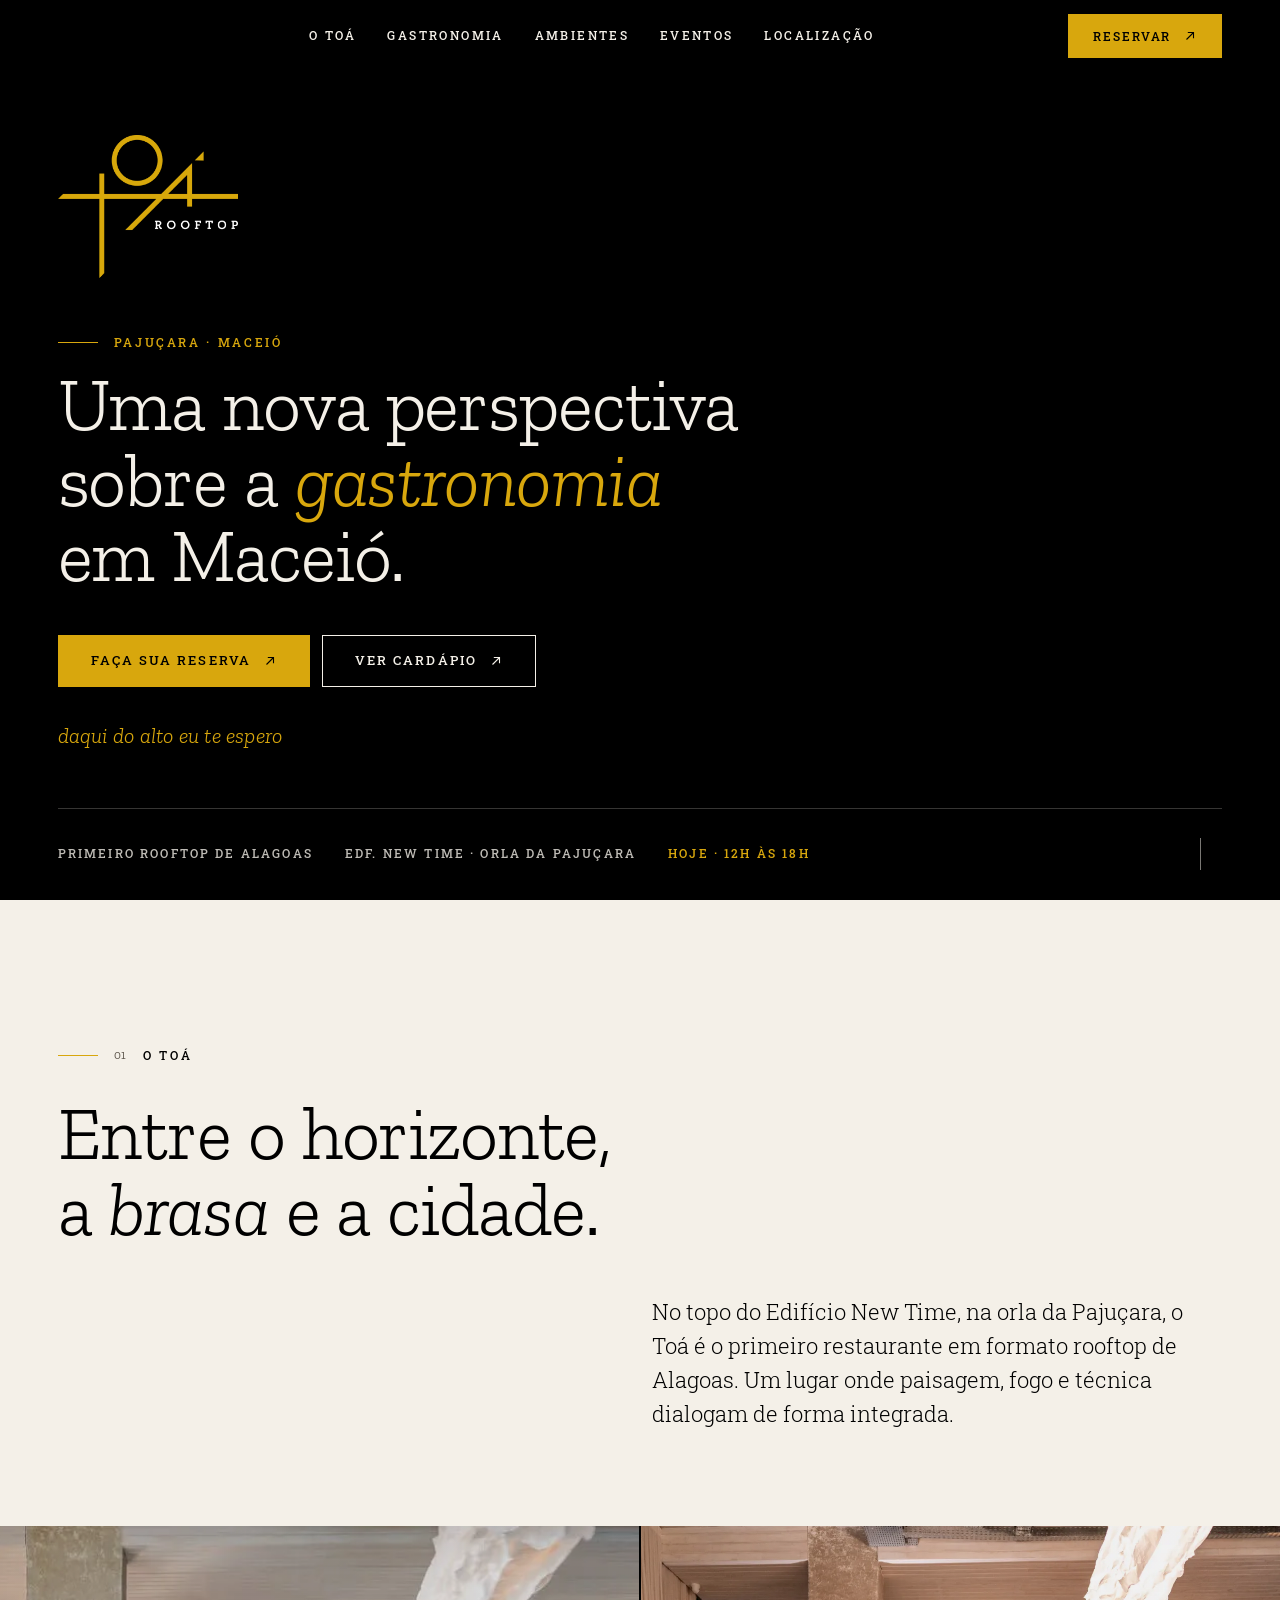
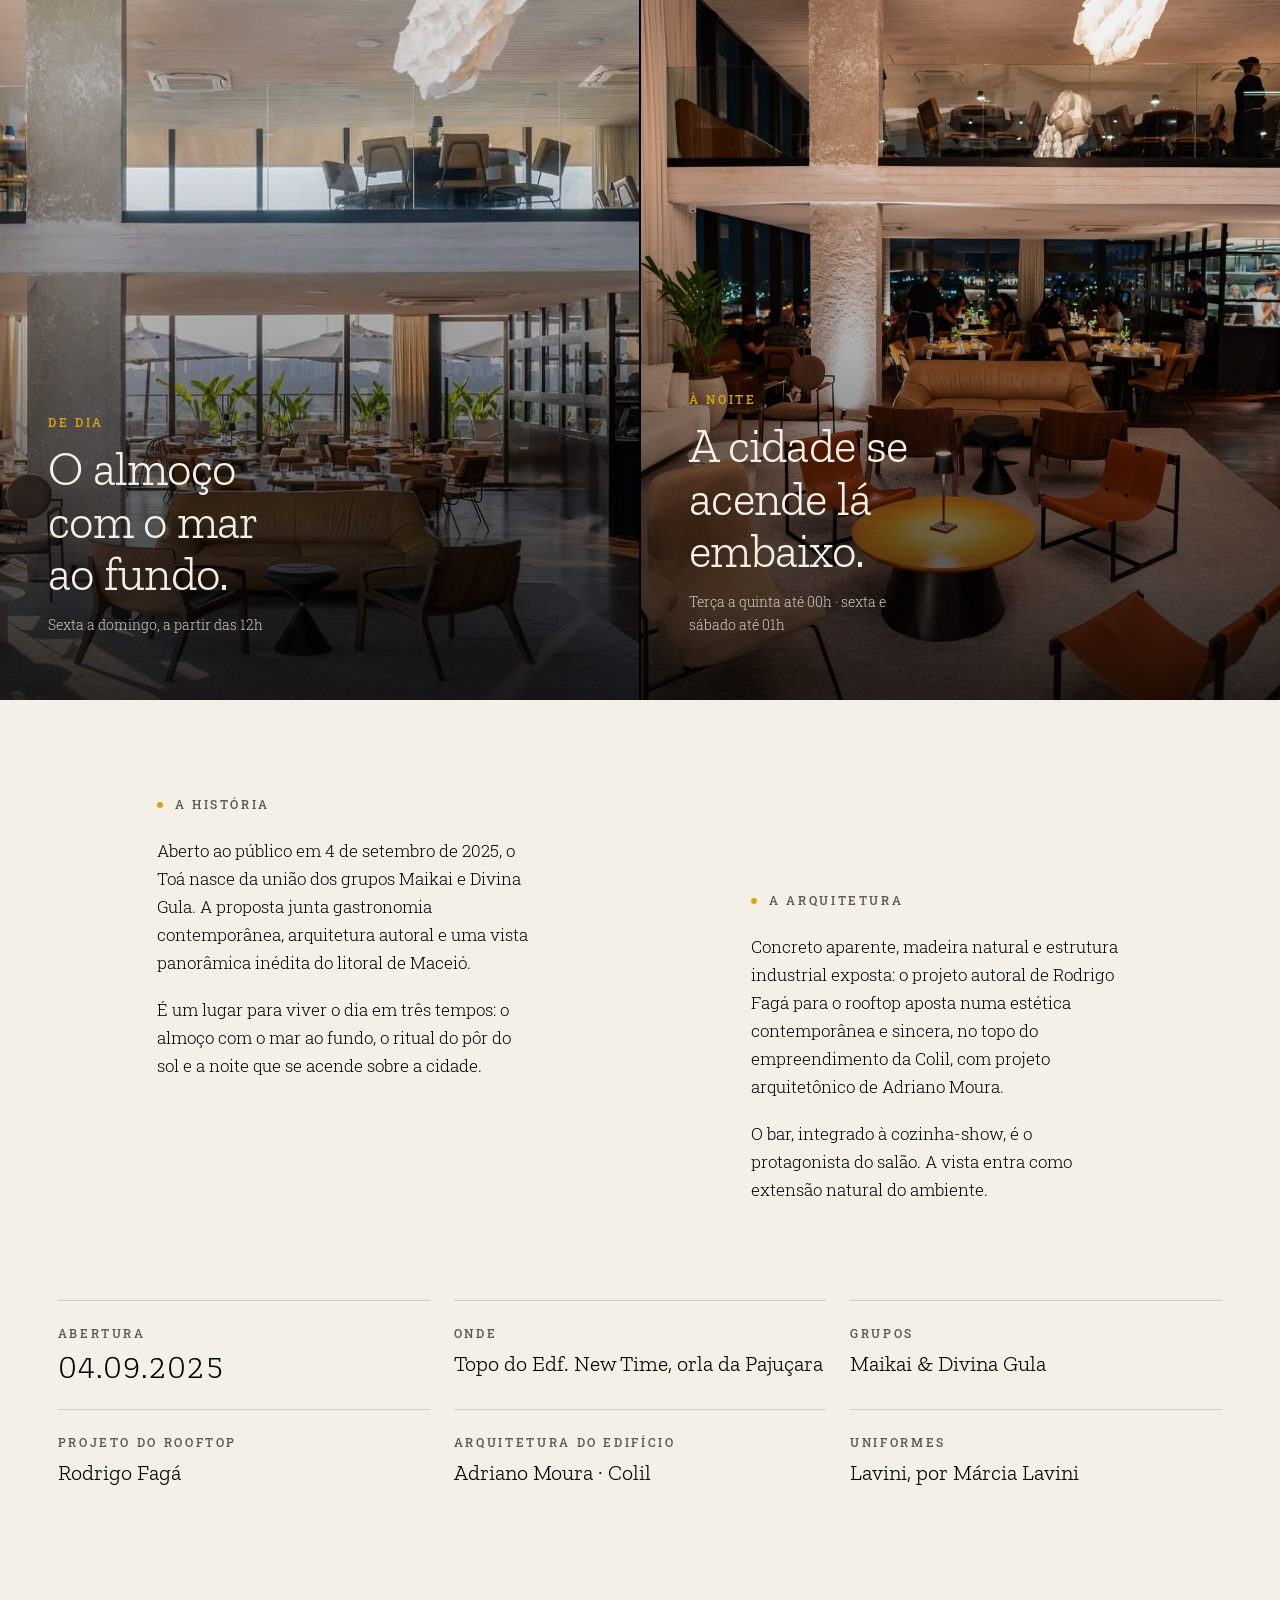
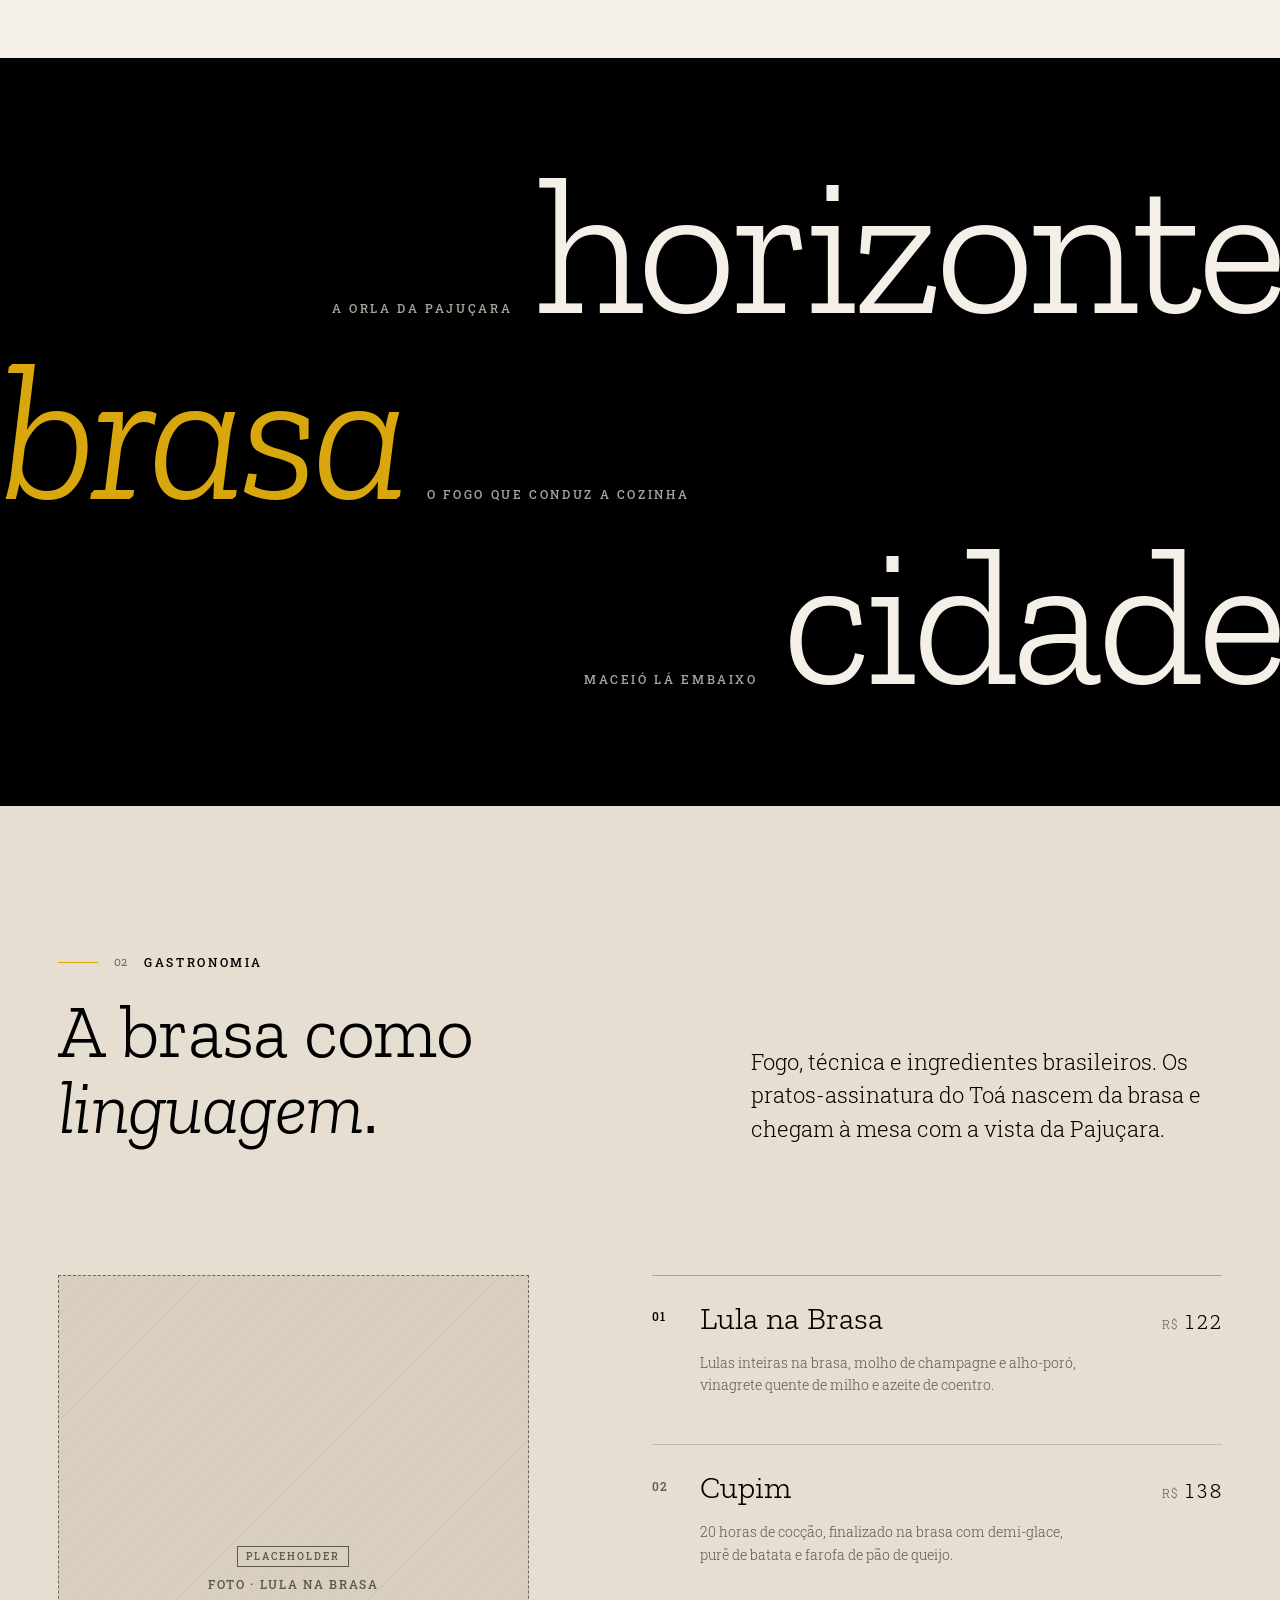
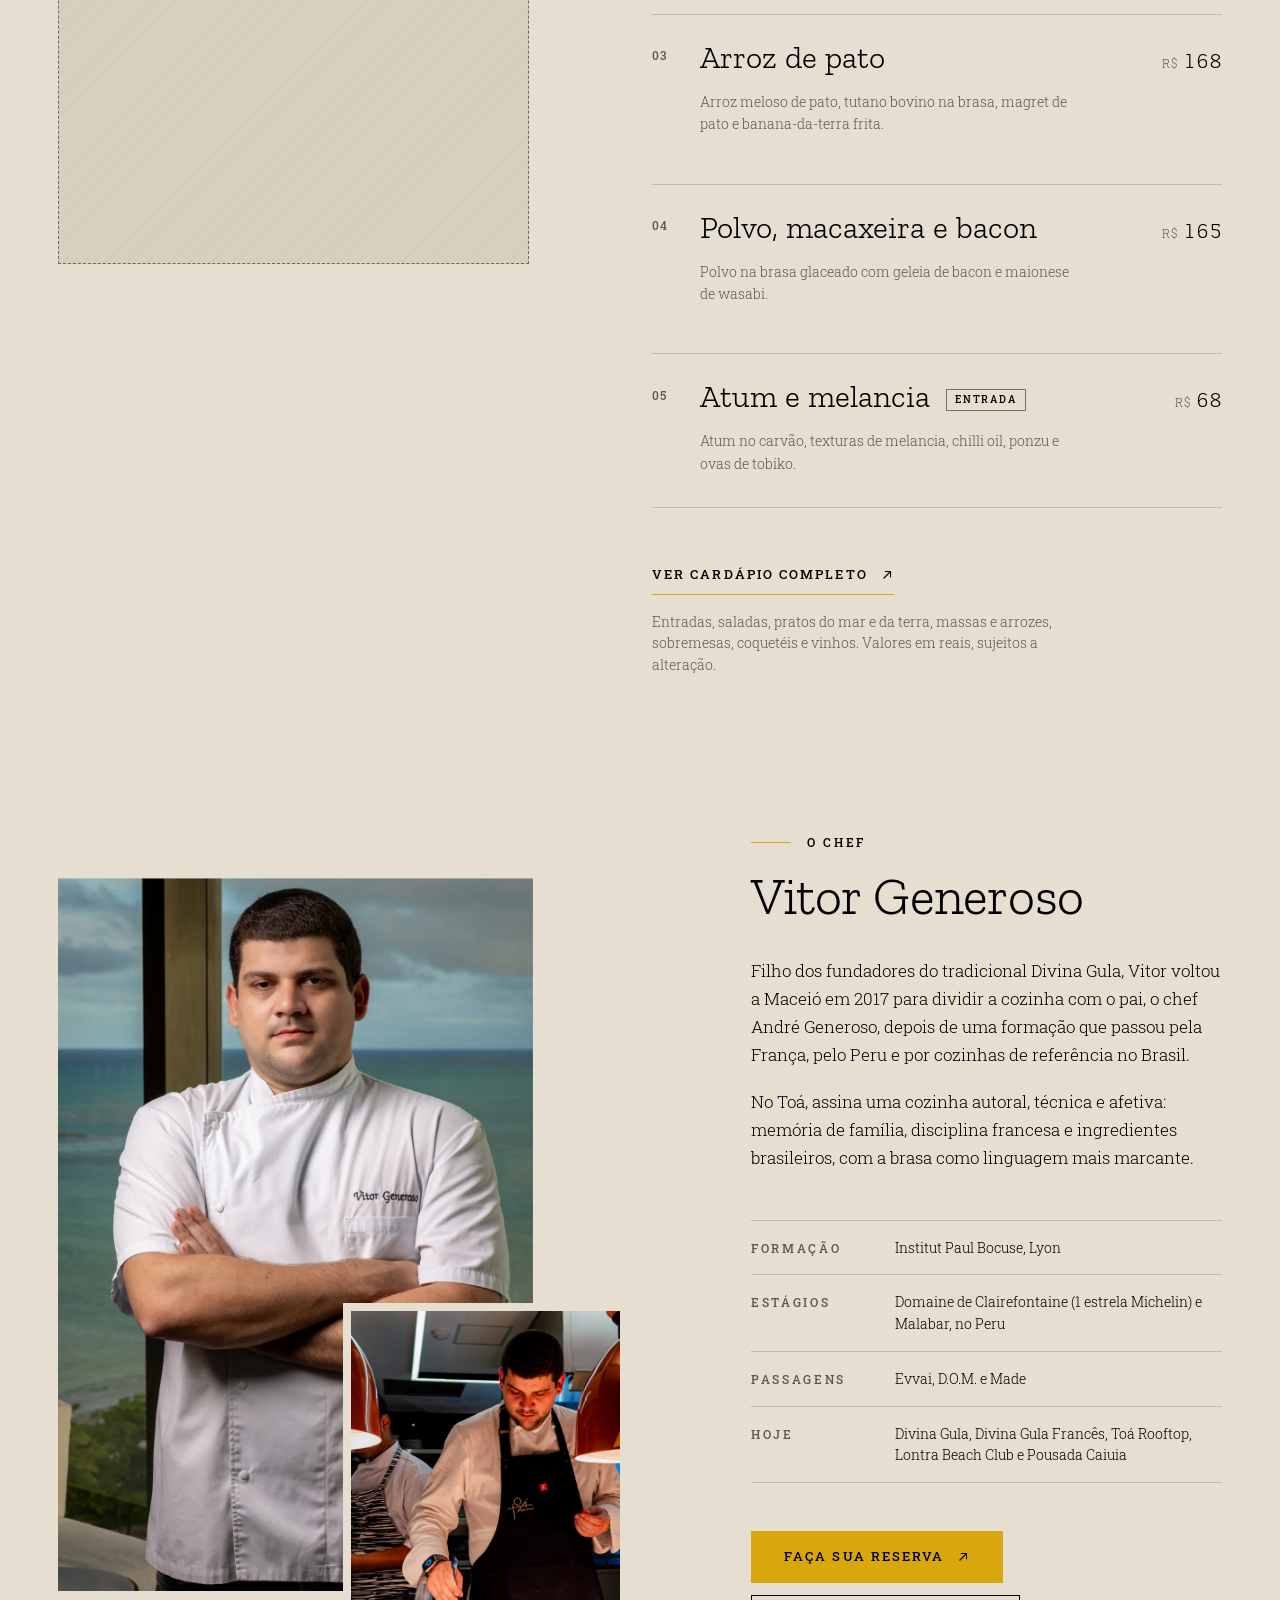
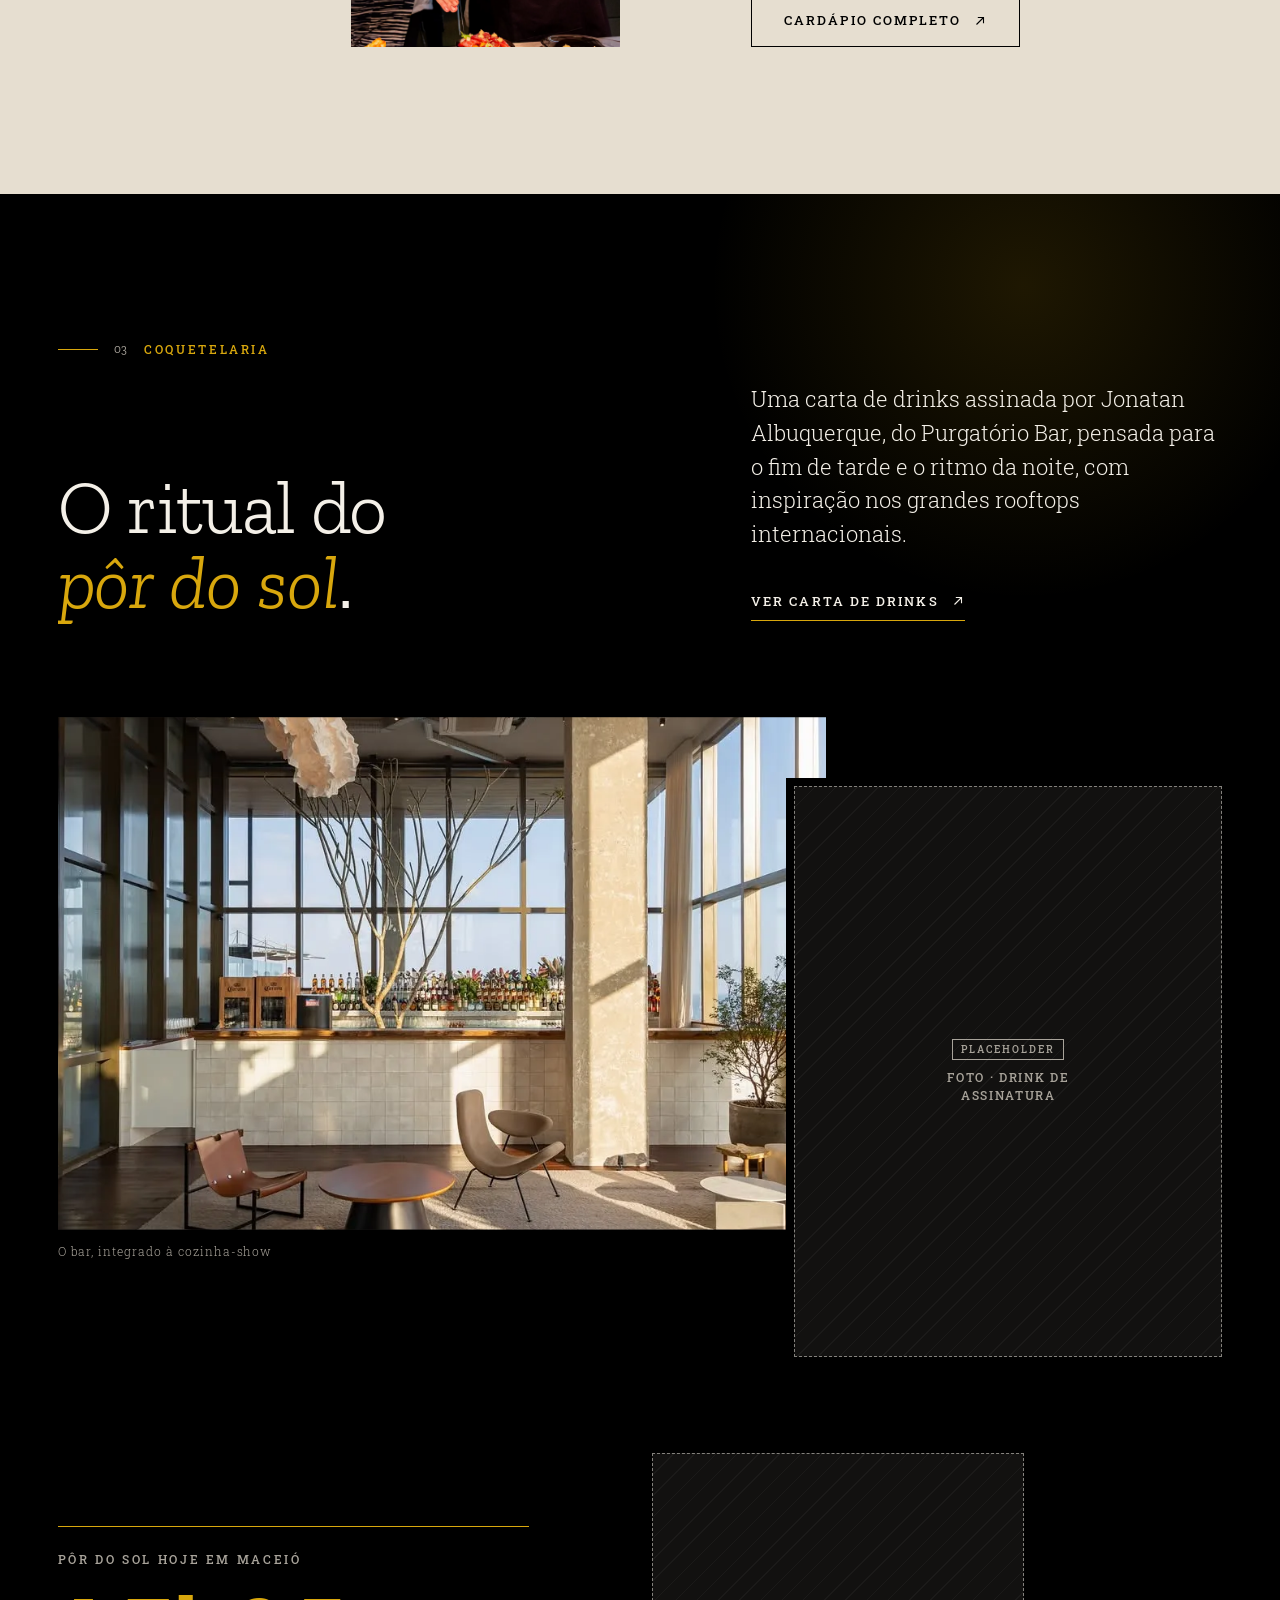
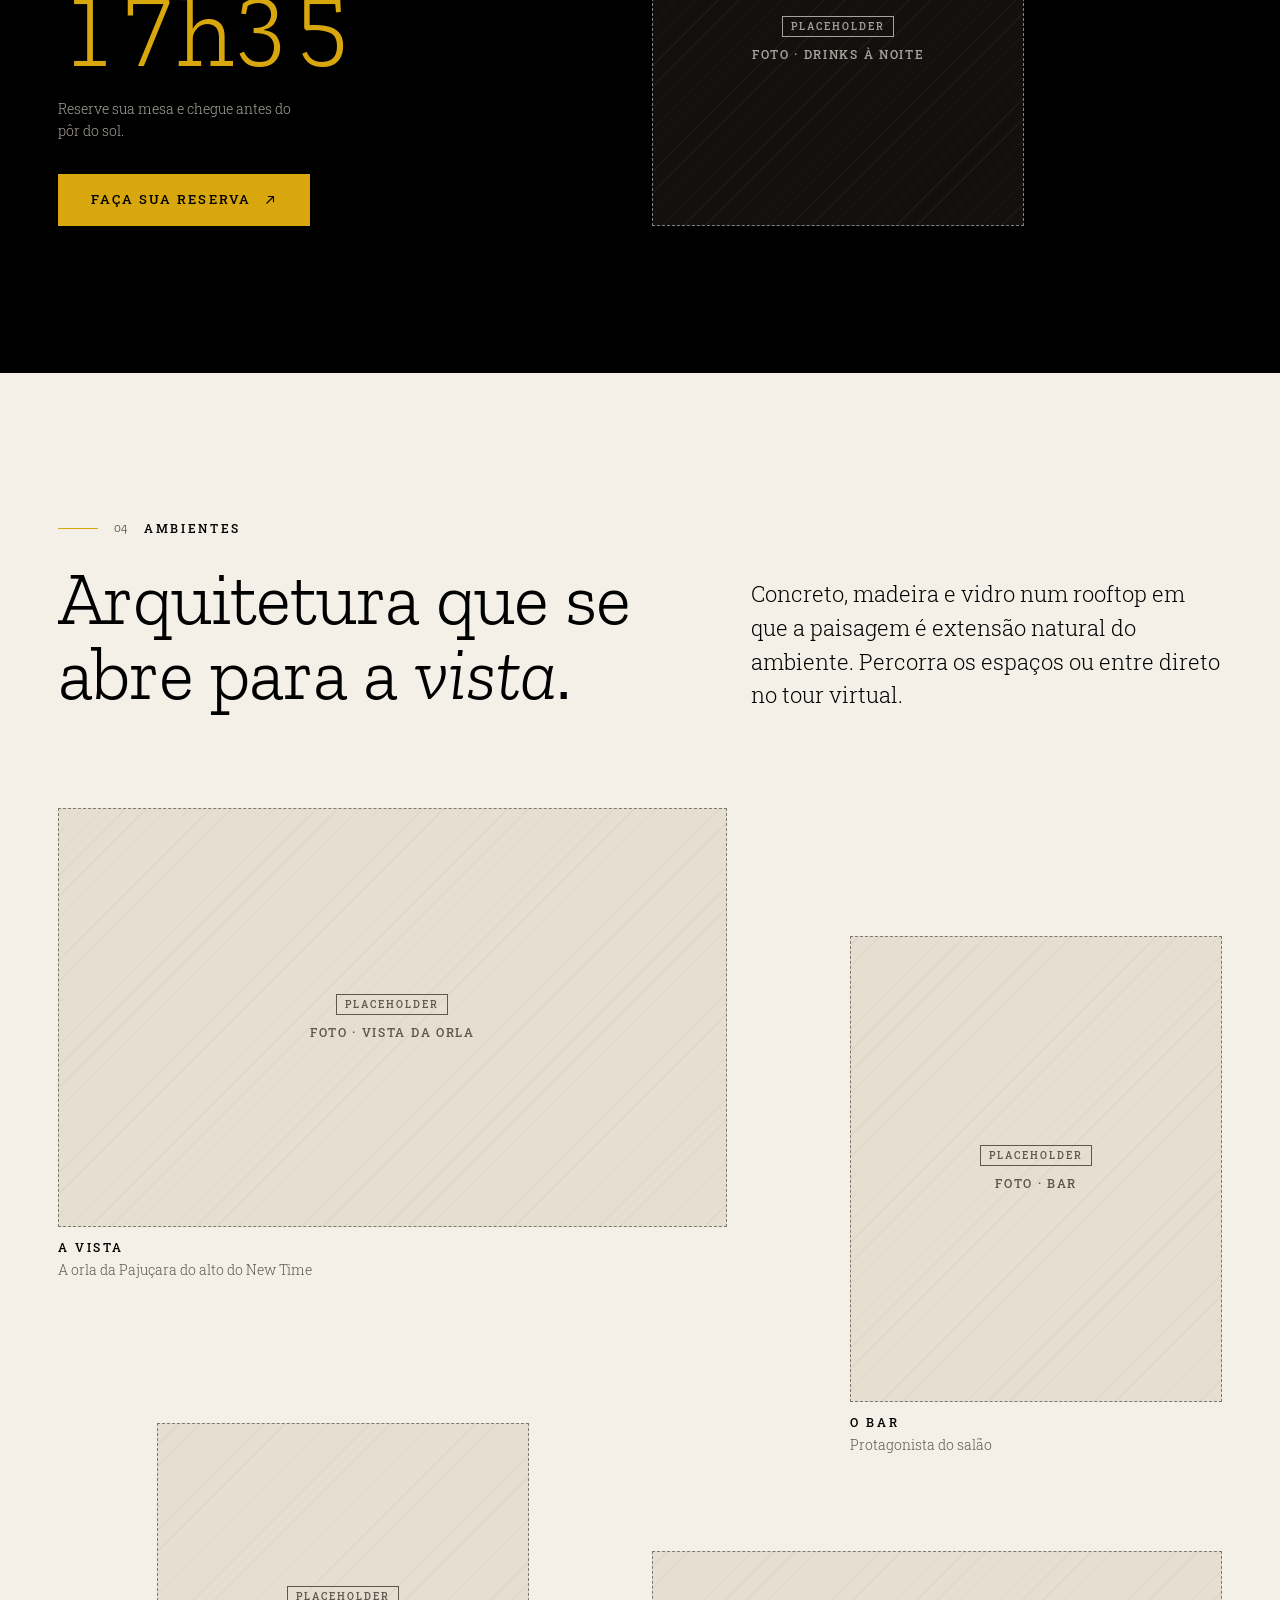
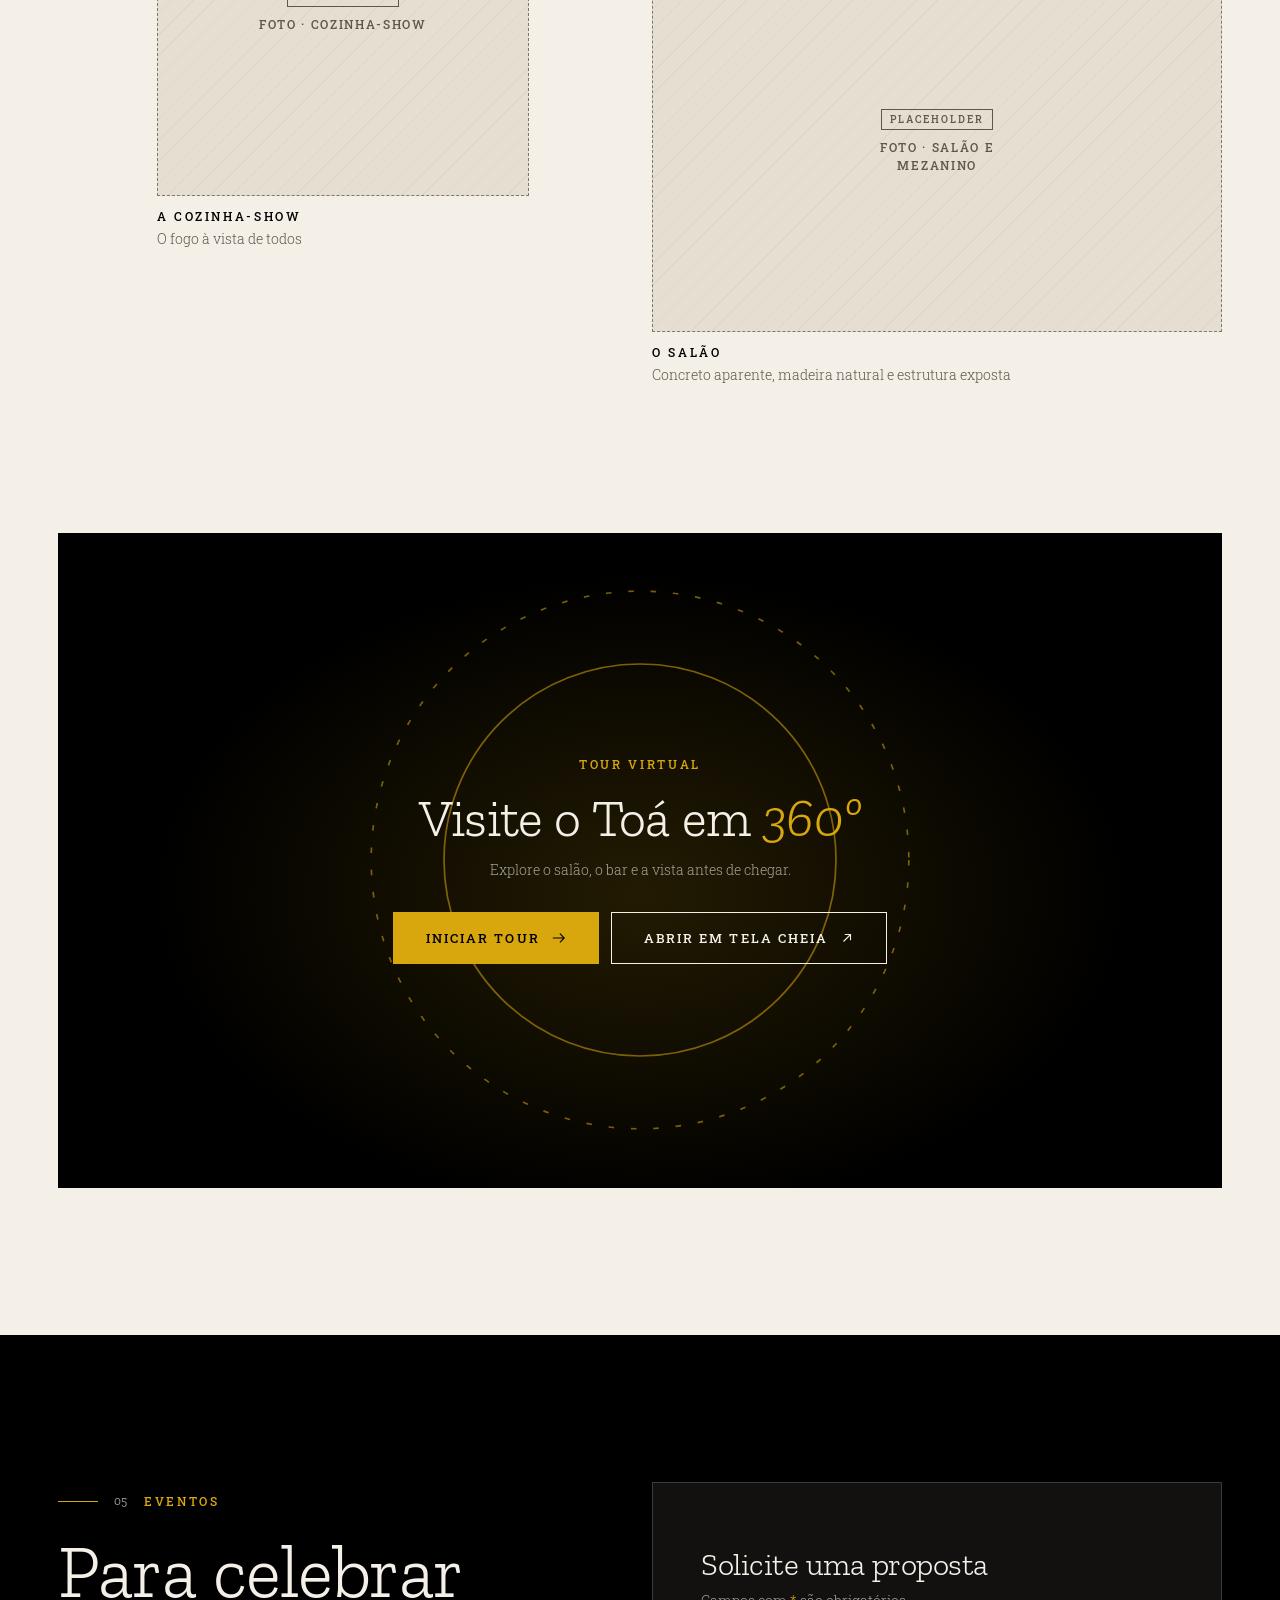
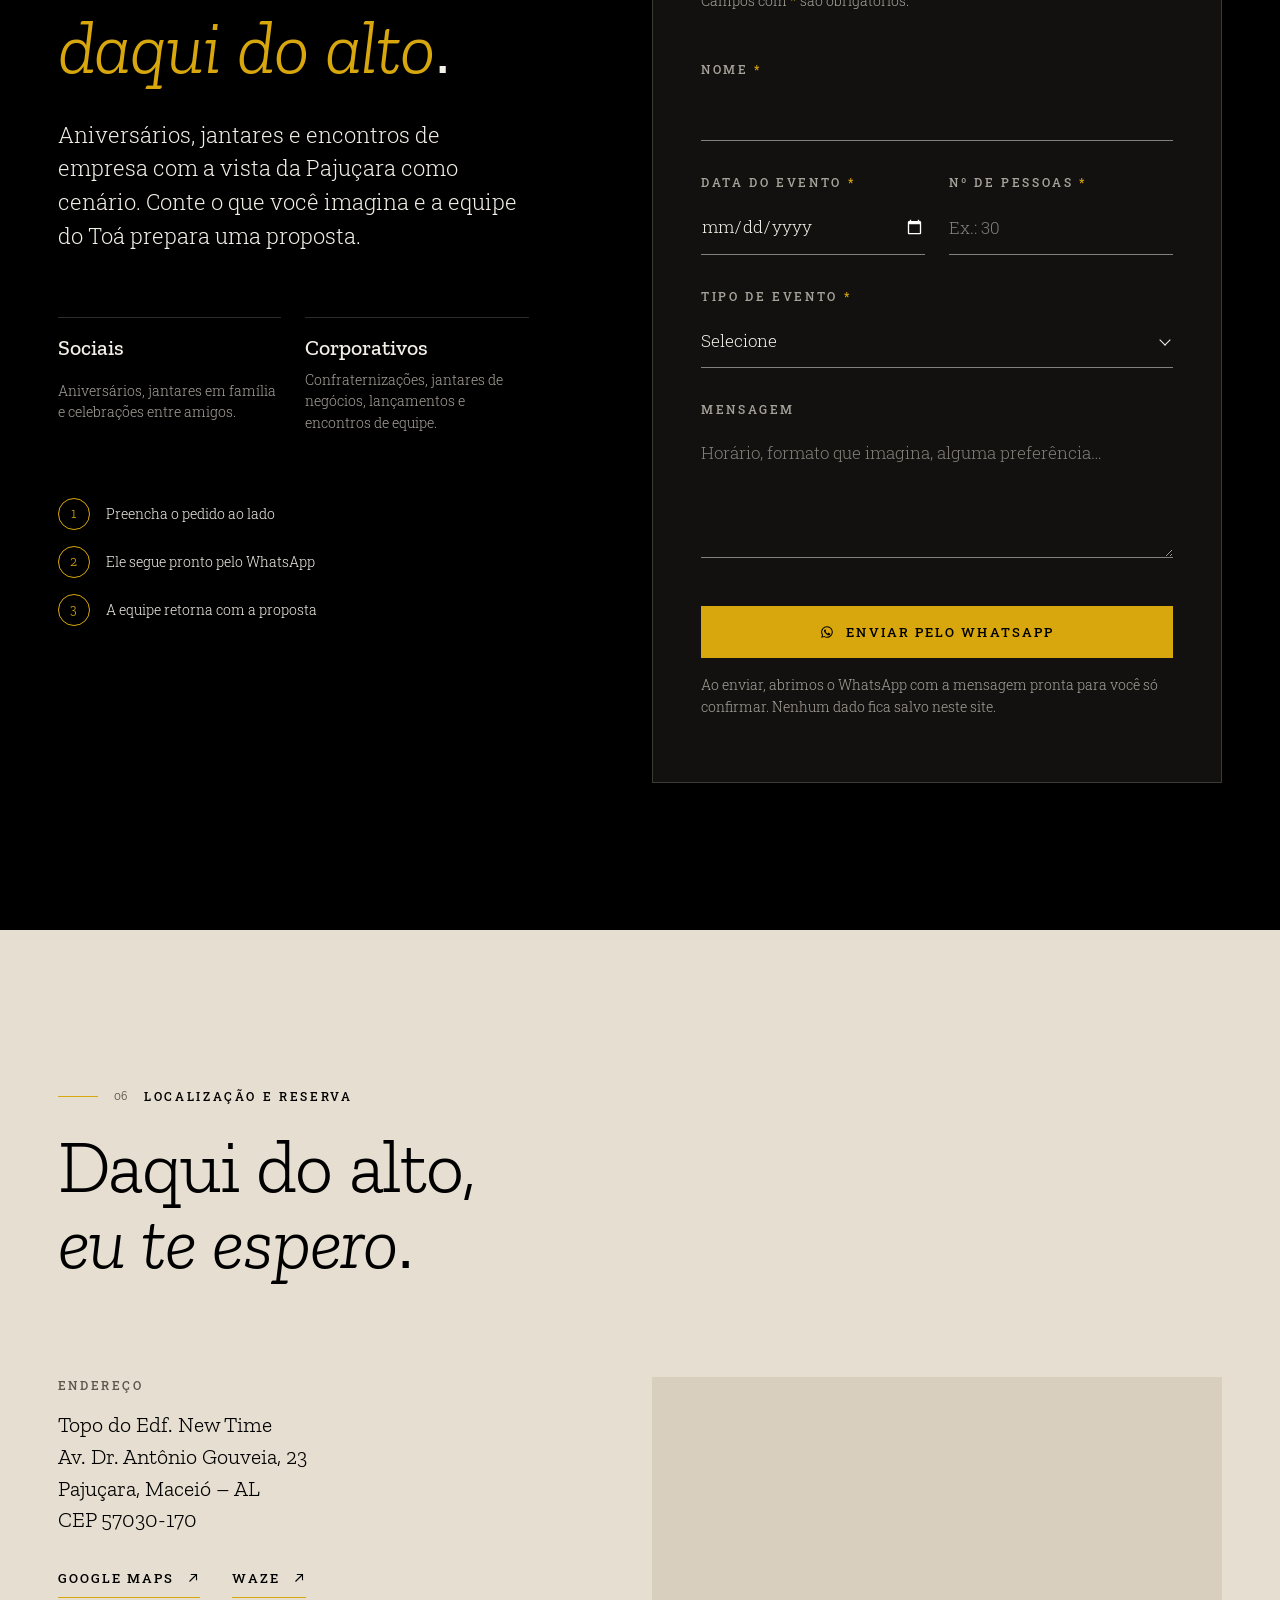
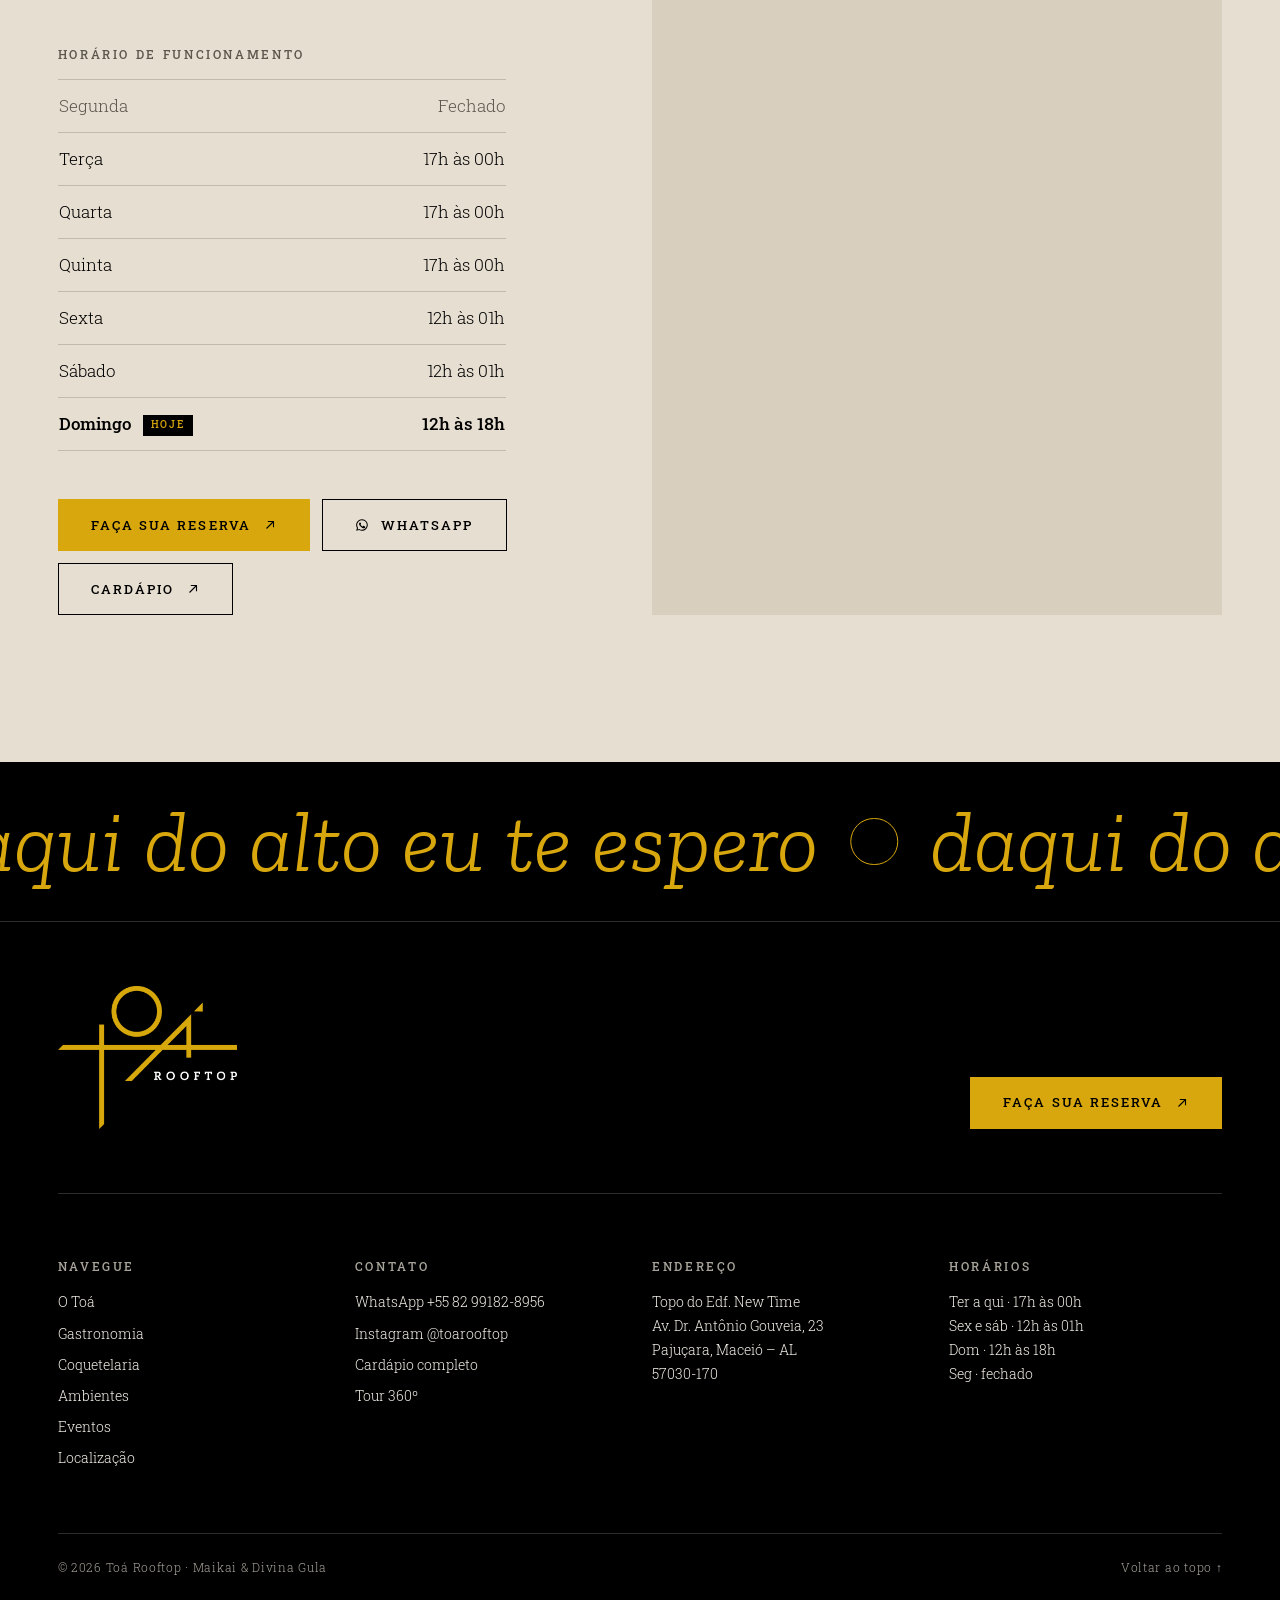
==== commit 92648eb3: "Atualiza prévia (07/11/2026 14:31)" ====
--- a/index.html
+++ b/index.html
@@ -80,7 +80,7 @@
   <link rel="preconnect" href="https://fonts.googleapis.com">
   <link rel="preconnect" href="https://fonts.gstatic.com" crossorigin>
   <link href="https://fonts.googleapis.com/css2?family=Roboto+Slab:wght@300..500&family=Zilla+Slab:ital,wght@0,300;0,400;0,500;1,300;1,400&display=swap" rel="stylesheet">
-  <link rel="stylesheet" href="assets/css/site.min.css?v=3c44642b">
+  <link rel="stylesheet" href="assets/css/site.min.css?v=54a5fbeb">
 </head>
 <body class="page">
   <svg width="0" height="0" style="position:absolute" aria-hidden="true" focusable="false">
@@ -116,7 +116,7 @@
       </div>
     </div>
   </header>
-  <div class="menu-panel theme-dark" id="menu" data-menu inert>
+  <div class="menu-panel theme-dark" id="menu" data-menu data-lenis-prevent inert>
     <div class="menu-panel__inner container">
       <nav aria-label="Menu">
         <ol class="menu-panel__list" role="list">
@@ -154,7 +154,7 @@
       <div class="hero__content container">
         <img class="hero__logo" src="assets/img/logo/toa-logo-negativo.webp" alt="Toá Rooftop" width="640" height="508" data-reveal="fade">
         <p class="eyebrow" data-reveal style="--reveal-delay: 150ms">Pajuçara · Maceió</p>
-        <h1 class="hero__title" id="hero-title" data-reveal style="--reveal-delay: 250ms">
+        <h1 class="hero__title" id="hero-title" data-split style="--split-delay: 250ms">
           Uma nova perspectiva sobre a <span class="t-em">gastronomia</span> em Maceió.
         </h1>
         <div class="hero__actions btn-group" data-reveal style="--reveal-delay: 400ms" data-hero-cta>
@@ -169,7 +169,7 @@
         </div>
         <p class="t-tagline hero__tagline" data-reveal style="--reveal-delay: 550ms">daqui do alto eu te espero</p>
       </div>
-      <div class="hero__meta container" data-reveal="fade" style="--reveal-delay: 700ms">
+      <div class="hero__meta container">
         <p class="hero__meta-item">Primeiro rooftop de Alagoas</p>
         <p class="hero__meta-item hero__meta-address">Edf. New Time · Orla da Pajuçara</p>
         <p class="hero__meta-item hero__meta-today" data-today hidden></p>
@@ -180,31 +180,33 @@
       <div class="container">
         <header class="about__head">
           <p class="eyebrow" data-reveal><span class="eyebrow__num">01</span> O Toá</p>
-          <h2 class="t-h1 about__title" id="about-title" data-reveal style="--reveal-delay: 100ms">
+          <h2 class="t-h1 about__title" id="about-title" data-split style="--split-delay: 100ms">
             Entre o horizonte, a <span class="t-em">brasa</span> e a cidade.
           </h2>
           <p class="t-lead about__lead" data-reveal style="--reveal-delay: 200ms">
             No topo do Edifício New Time, na orla da Pajuçara, o Toá é o primeiro restaurante em formato rooftop de Alagoas. Um lugar onde paisagem, fogo e técnica dialogam de forma integrada.
           </p>
         </header>
-        <div class="about__gallery">
-          <figure class="about__fig about__fig--main">
-            <div class="media" style="--ratio: 4/3" data-reveal="mask">
-              <div class="media__inner">
-                <img src="assets/img/fotos/arquitetura-faga-1.webp" alt="Salão do Toá com pé-direito duplo, mezanino envidraçado, sofás e mesas voltadas para a vista da Pajuçara" width="1080" height="762" loading="lazy" decoding="async" data-parallax>
-              </div>
-            </div>
-            <figcaption class="caption">Salão principal, com mezanino e cozinha-show ao fundo</figcaption>
-          </figure>
-          <figure class="about__fig about__fig--side">
-            <div class="media" style="--ratio: 2/3" data-reveal="mask">
-              <div class="media__inner">
-                <img src="assets/img/fotos/to-56-md.webp" alt="Lounge do Toá à noite, com poltronas de couro, luz baixa e o salão ocupado ao fundo" width="1200" height="1800" loading="lazy" decoding="async" data-parallax>
-              </div>
-            </div>
-            <figcaption class="caption">Do pôr do sol ao ritmo da noite</figcaption>
-          </figure>
-        </div>
+      </div>
+      <div class="duo" data-reveal>
+        <figure class="duo__side">
+          <img class="duo__bg" src="assets/img/fotos/arquitetura-faga-1.webp" alt="Salão do Toá de dia, com pé-direito duplo, mezanino envidraçado e mesas voltadas para a vista da Pajuçara" width="1080" height="762" loading="lazy" decoding="async">
+          <figcaption class="duo__tx">
+            <p class="t-caps duo__kicker">De dia</p>
+            <h3 class="duo__title">O almoço com o mar ao fundo.</h3>
+            <p class="duo__note">Sexta a domingo, a partir das 12h</p>
+          </figcaption>
+        </figure>
+        <figure class="duo__side">
+          <img class="duo__bg" src="assets/img/fotos/to-56-md.webp" alt="Lounge do Toá à noite, com poltronas de couro, luz baixa e o salão ocupado ao fundo" width="1200" height="1800" loading="lazy" decoding="async">
+          <figcaption class="duo__tx">
+            <p class="t-caps duo__kicker">À noite</p>
+            <h3 class="duo__title">A cidade se acende lá embaixo.</h3>
+            <p class="duo__note">Terça a quinta até 00h · sexta e sábado até 01h</p>
+          </figcaption>
+        </figure>
+      </div>
+      <div class="container">
         <div class="about__text">
           <div class="about__block" data-reveal>
             <h3 class="t-caps about__label">A história</h3>
@@ -249,11 +251,16 @@
         </dl>
       </div>
     </section>
+    <div class="kinetic theme-dark" data-kinetic aria-hidden="true">
+      <p class="kinetic__line kinetic__line--r" style="--dir: 1"><span class="kinetic__cap">a orla da Pajuçara</span><span>horizonte</span></p>
+      <p class="kinetic__line kinetic__line--l" style="--dir: -1"><span class="t-em">brasa</span><span class="kinetic__cap">o fogo que conduz a cozinha</span></p>
+      <p class="kinetic__line kinetic__line--r" style="--dir: 1"><span class="kinetic__cap">Maceió lá embaixo</span><span>cidade</span></p>
+    </div>
     <section class="section theme-sand gastro" id="gastronomia" aria-labelledby="gastro-title">
       <div class="container">
         <header class="gastro__head">
           <p class="eyebrow" data-reveal><span class="eyebrow__num">02</span> Gastronomia</p>
-          <h2 class="t-h1 gastro__title" id="gastro-title" data-reveal style="--reveal-delay: 100ms">
+          <h2 class="t-h1 gastro__title" id="gastro-title" data-split style="--split-delay: 100ms">
             A brasa como <span class="t-em">linguagem</span>.
           </h2>
           <p class="t-lead gastro__lead" data-reveal style="--reveal-delay: 200ms">
@@ -389,7 +396,7 @@
       <div class="container">
         <header class="bar__head">
           <p class="eyebrow" data-reveal><span class="eyebrow__num">03</span> Coquetelaria</p>
-          <h2 class="t-h1 bar__title" id="bar-title" data-reveal style="--reveal-delay: 100ms">
+          <h2 class="t-h1 bar__title" id="bar-title" data-split style="--split-delay: 100ms">
             O ritual do <span class="t-em">pôr do sol</span>.
           </h2>
           <div class="bar__intro" data-reveal style="--reveal-delay: 200ms">
@@ -437,7 +444,7 @@
       <div class="container">
         <header class="spaces__head">
           <p class="eyebrow" data-reveal><span class="eyebrow__num">04</span> Ambientes</p>
-          <h2 class="t-h1 spaces__title" id="spaces-title" data-reveal style="--reveal-delay: 100ms">
+          <h2 class="t-h1 spaces__title" id="spaces-title" data-split style="--split-delay: 100ms">
             Arquitetura que se abre para a <span class="t-em">vista</span>.
           </h2>
           <p class="t-lead spaces__lead" data-reveal style="--reveal-delay: 200ms">
@@ -496,7 +503,7 @@
       <div class="container events__grid">
         <div class="events__intro">
           <p class="eyebrow" data-reveal><span class="eyebrow__num">05</span> Eventos</p>
-          <h2 class="t-h1 events__title" id="events-title" data-reveal style="--reveal-delay: 100ms">
+          <h2 class="t-h1 events__title" id="events-title" data-split style="--split-delay: 100ms">
             Para celebrar <span class="t-em">daqui do alto</span>.
           </h2>
           <p class="t-lead events__lead" data-reveal style="--reveal-delay: 200ms">
@@ -573,7 +580,7 @@
       <div class="container">
         <header class="visit__head">
           <p class="eyebrow" data-reveal><span class="eyebrow__num">06</span> Localização e reserva</p>
-          <h2 class="t-h1 visit__title" id="visit-title" data-reveal style="--reveal-delay: 100ms">
+          <h2 class="t-h1 visit__title" id="visit-title" data-split style="--split-delay: 100ms">
             Daqui do alto, <span class="t-em">eu te espero</span>.
           </h2>
         </header>
@@ -638,10 +645,17 @@
     </section>
   </main>
   <footer class="site-footer theme-dark">
+    <div class="marquee" data-marquee aria-hidden="true">
+      <div class="marquee__track">
+        <span class="marquee__item">daqui do alto eu te espero</span><span class="marquee__sep"></span>
+        <span class="marquee__item">daqui do alto eu te espero</span><span class="marquee__sep"></span>
+        <span class="marquee__item">daqui do alto eu te espero</span><span class="marquee__sep"></span>
+      </div>
+    </div>
     <div class="container">
       <div class="site-footer__top">
         <img class="site-footer__logo" src="assets/img/logo/toa-logo-negativo.webp" alt="Toá Rooftop" width="640" height="508" loading="lazy">
-        <p class="t-tagline site-footer__tagline">daqui do alto eu te espero</p>
+        <p class="visually-hidden">daqui do alto eu te espero</p>
         <a class="btn btn--primary site-footer__cta" data-link="reserva" data-track="reserva_rodape"
            href="https://www.getin.app/maceio/toa-rooftop?utm_source=site&amp;utm_medium=botao-reserva" target="_blank" rel="noopener">
           Faça sua reserva <svg class="btn__icon btn__icon--external" aria-hidden="true"><use href="#i-external"/></svg>
@@ -697,7 +711,9 @@
        href="https://menu.getin.app/pt-br/jkv32ZP2/menus/oPMlnGkG" target="_blank" rel="noopener">Cardápio</a>
   </div>
   <script src="assets/js/config.js?v=f2676c50" defer></script>
-  <script src="assets/js/main.js?v=b9852c19" defer></script>
+  <script src="assets/vendor/lenis.min.js?v=acddbf76" defer></script>
+  <script src="assets/js/main.js?v=20188cc2" defer></script>
+  <script src="assets/js/motion.js?v=b9d30d60" defer></script>
   <script src="assets/js/eventos-form.js?v=4fc3099f" defer></script>
 </body>
 </html>
--- a/assets/css/site.min.css
+++ b/assets/css/site.min.css
@@ -1 +1 @@
-*,*::before,*::after{box-sizing:border-box}*{margin:0}html{-webkit-text-size-adjust:100%;text-size-adjust:100%}body{min-height:100vh;-webkit-font-smoothing:antialiased;-moz-osx-font-smoothing:grayscale;text-rendering:optimizeLegibility}img,picture,video,canvas,svg,iframe{display:block;max-width:100%}img,video{height:auto}input,button,textarea,select{font:inherit;color:inherit}button{background:none;border:0;padding:0;cursor:pointer}a{color:inherit}p,h1,h2,h3,h4,h5,h6{overflow-wrap:break-word}h1,h2,h3,h4,h5,h6{font-weight:inherit;font-size:inherit}:where(ul,ol)[role="list"]{list-style:none;padding:0}table{border-collapse:collapse}[hidden]{display:none !important}:root{--color-black:#000000;--color-gold:#D8A70D;--color-paper:#F4F0E8;--color-sand:#E6DED0;--color-stone:#5E574D;--color-graphite:#121110;--color-ash:#A8A39A;--color-error-on-light:#A12A1C;--color-error-on-dark:#F0A99F;--font-display:"Zilla Slab","Roboto Slab",Georgia,serif;--font-body:"Roboto Slab",Georgia,"Times New Roman",serif;--fw-light:300;--fw-regular:400;--fw-medium:500;--fs-display:clamp(3rem,1.4rem + 6.4vw,7.5rem);--fs-h1:clamp(2.5rem,1.6rem + 3.8vw,5rem);--fs-h2:clamp(2rem,1.45rem + 2.3vw,3.5rem);--fs-h3:clamp(1.5rem,1.3rem + 0.85vw,2rem);--fs-h4:clamp(1.1875rem,1.12rem + 0.3vw,1.375rem);--fs-lead:clamp(1.125rem,1.04rem + 0.4vw,1.375rem);--fs-body:clamp(1rem,0.97rem + 0.12vw,1.0625rem);--fs-small:0.875rem;--fs-micro:0.75rem;--lh-tight:1.02;--lh-heading:1.1;--lh-body:1.65;--tracking-tight:-0.015em;--tracking-caps:0.22em;--tracking-button:0.16em;--measure:62ch;--space-1:0.25rem;--space-2:0.5rem;--space-3:0.75rem;--space-4:1rem;--space-5:1.5rem;--space-6:2rem;--space-7:3rem;--space-8:4rem;--space-9:6rem;--space-10:8rem;--section-y:clamp(5rem,2.8rem + 8vw,10rem);--gutter:clamp(1.25rem,0.4rem + 4vw,4rem);--container:1320px;--container-narrow:780px;--radius:0;--border-hair:1px;--ease-out:cubic-bezier(0.22,1,0.36,1);--ease-in-out:cubic-bezier(0.65,0,0.35,1);--dur-fast:200ms;--dur-base:450ms;--dur-slow:1000ms;--z-header:50;--z-mobile-bar:60;--z-overlay:100;--header-h:72px;--mobile-bar-h:72px}:root,.theme-light{--bg:var(--color-paper);--fg:var(--color-black);--fg-muted:var(--color-stone);--line:rgba(0,0,0,0.14);--line-strong:rgba(0,0,0,0.45);--accent:var(--color-gold);--accent-text:var(--color-black);--error:var(--color-error-on-light);--placeholder-bg:var(--color-sand);--placeholder-fg:var(--color-stone)}.theme-sand{--bg:var(--color-sand);--fg:var(--color-black);--fg-muted:var(--color-stone);--line:rgba(0,0,0,0.16);--line-strong:rgba(0,0,0,0.5);--accent:var(--color-gold);--accent-text:var(--color-black);--error:var(--color-error-on-light);--placeholder-bg:#D9CFBE;--placeholder-fg:var(--color-stone)}.theme-dark{--bg:var(--color-black);--fg:var(--color-paper);--fg-muted:var(--color-ash);--line:rgba(244,240,232,0.18);--line-strong:rgba(244,240,232,0.5);--accent:var(--color-gold);--accent-text:var(--color-gold);--error:var(--color-error-on-dark);--placeholder-bg:var(--color-graphite);--placeholder-fg:var(--color-ash)}html{scroll-behavior:smooth;scroll-padding-top:var(--header-h)}body{background:var(--color-paper);color:var(--color-black);font-family:var(--font-body);font-size:var(--fs-body);font-weight:var(--fw-light);line-height:var(--lh-body)}::selection{background:var(--color-gold);color:var(--color-black)}.theme-light,.theme-sand,.theme-dark{background-color:var(--bg);color:var(--fg)}.t-display,.t-h1,.t-h2,.t-h3{font-family:var(--font-display);font-weight:var(--fw-light);letter-spacing:var(--tracking-tight);text-wrap:balance}.t-display{font-size:var(--fs-display);line-height:var(--lh-tight)}.t-h1{font-size:var(--fs-h1);line-height:var(--lh-tight)}.t-h2{font-size:var(--fs-h2);line-height:var(--lh-heading)}.t-h3{font-size:var(--fs-h3);line-height:var(--lh-heading)}.t-h4{font-family:var(--font-display);font-weight:var(--fw-medium);font-size:var(--fs-h4);line-height:1.25}.t-em{font-style:italic;color:var(--accent-text)}.t-lead{font-size:var(--fs-lead);line-height:1.55;font-weight:var(--fw-light);max-width:var(--measure)}.t-body{max-width:var(--measure)}.t-body>* + *{margin-top:1.1em}.t-small{font-size:var(--fs-small);line-height:1.55}.t-muted{color:var(--fg-muted)}.t-caps{font-family:var(--font-body);font-size:var(--fs-micro);font-weight:var(--fw-medium);letter-spacing:var(--tracking-caps);text-transform:uppercase;line-height:1.4}.t-number{font-family:var(--font-display);font-weight:var(--fw-light);font-variant-numeric:lining-nums tabular-nums}.t-tagline{font-family:var(--font-display);font-style:italic;font-weight:var(--fw-light);font-size:var(--fs-h3);letter-spacing:0.01em;text-transform:lowercase}.container{width:100%;max-width:calc(var(--container) + var(--gutter) * 2);margin-inline:auto;padding-inline:var(--gutter)}.container--narrow{max-width:calc(var(--container-narrow) + var(--gutter) * 2)}.section{position:relative;padding-block:var(--section-y)}.grid-12{display:grid;grid-template-columns:repeat(4,minmax(0,1fr));column-gap:var(--space-4);row-gap:var(--space-7)}@media (min-width:768px){.grid-12{grid-template-columns:repeat(12,minmax(0,1fr));column-gap:var(--space-5)}}.stack>* + *{margin-top:var(--stack-gap,var(--space-5))}.rule{border:0;border-top:var(--border-hair) solid var(--line)}.visually-hidden{position:absolute !important;width:1px;height:1px;padding:0;margin:-1px;overflow:hidden;clip:rect(0 0 0 0);white-space:nowrap;border:0}.skip-link{position:absolute;top:var(--space-3);left:var(--space-3);z-index:var(--z-overlay);padding:var(--space-3) var(--space-5);background:var(--color-gold);color:var(--color-black);font-weight:var(--fw-medium);text-decoration:none;transform:translateY(-200%);transition:transform var(--dur-fast) var(--ease-out)}.skip-link:focus{transform:translateY(0)}:focus-visible{outline:2px solid var(--color-gold);outline-offset:3px}.theme-light :focus-visible,.theme-sand :focus-visible{outline-color:var(--color-black)}.js [data-reveal]{opacity:0;transform:translate3d(0,28px,0);transition:opacity var(--dur-slow) var(--ease-out),transform var(--dur-slow) var(--ease-out);transition-delay:var(--reveal-delay,0ms)}.js [data-reveal="fade"]{transform:none}.js [data-reveal].is-visible{opacity:1;transform:none}.js [data-reveal="mask"]{opacity:1;transform:none}.js [data-reveal="mask"]>*{clip-path:inset(100% 0 0 0);transform:scale(1.08);transition:clip-path 1.2s var(--ease-out),transform 1.6s var(--ease-out)}.js [data-reveal="mask"].is-visible>*{clip-path:inset(0 0 0 0);transform:none}@media (prefers-reduced-motion:reduce){html{scroll-behavior:auto}.js [data-reveal],.js [data-reveal="mask"]>*{opacity:1;transform:none;clip-path:none;transition:none}*,*::before,*::after{animation-duration:0.01ms !important;animation-iteration-count:1 !important;transition-duration:0.01ms !important}}.eyebrow{display:inline-flex;align-items:center;gap:var(--space-4);font-family:var(--font-body);font-size:var(--fs-micro);font-weight:var(--fw-medium);letter-spacing:var(--tracking-caps);text-transform:uppercase;line-height:1.4;color:var(--accent-text)}.eyebrow::before{content:"";width:2.5rem;height:1px;background:var(--accent);flex:none}.eyebrow__num{font-family:var(--font-display);font-weight:var(--fw-regular);letter-spacing:0.06em;color:var(--fg-muted)}.btn{--btn-bg:transparent;--btn-fg:var(--fg);--btn-border:var(--fg);--btn-hover-bg:var(--fg);--btn-hover-fg:var(--bg);--btn-hover-border:var(--fg);display:inline-flex;align-items:center;justify-content:center;gap:var(--space-3);min-height:52px;padding:0 var(--space-6);font-family:var(--font-body);font-size:0.8125rem;font-weight:var(--fw-medium);letter-spacing:var(--tracking-button);text-transform:uppercase;line-height:1;text-decoration:none;white-space:nowrap;background-color:var(--btn-bg);color:var(--btn-fg);border:var(--border-hair) solid var(--btn-border);border-radius:var(--radius);cursor:pointer;transition:background-color var(--dur-fast) var(--ease-out),color var(--dur-fast) var(--ease-out),border-color var(--dur-fast) var(--ease-out)}.btn:hover{background-color:var(--btn-hover-bg);color:var(--btn-hover-fg);border-color:var(--btn-hover-border)}.btn--primary{--btn-bg:var(--color-gold);--btn-fg:var(--color-black);--btn-border:var(--color-gold)}.btn--outline{}.btn--sm{min-height:44px;padding:0 var(--space-5);font-size:0.75rem}.btn--block{width:100%}.btn__icon{width:14px;height:14px;flex:none;transition:transform var(--dur-base) var(--ease-out)}.btn:hover .btn__icon--external{transform:translate(2px,-2px)}.btn:hover .btn__icon--arrow{transform:translateX(4px)}.btn-group{display:flex;flex-wrap:wrap;gap:var(--space-3)}.link{color:var(--fg);text-decoration:none;background-image:linear-gradient(var(--accent),var(--accent));background-repeat:no-repeat;background-position:0 100%;background-size:100% 1px;padding-bottom:0.15em;transition:background-size var(--dur-base) var(--ease-out)}.link:hover{background-size:100% 0.35em}.link-cta{display:inline-flex;align-items:center;gap:var(--space-3);padding-block:var(--space-2);font-size:0.8125rem;font-weight:var(--fw-medium);letter-spacing:var(--tracking-button);text-transform:uppercase;text-decoration:none;color:var(--fg);border-bottom:1px solid var(--accent)}.link-cta .btn__icon{transition:transform var(--dur-base) var(--ease-out)}.link-cta:hover .btn__icon--arrow{transform:translateX(4px)}.link-cta:hover .btn__icon--external{transform:translate(2px,-2px)}.form-grid{display:grid;gap:var(--space-6) var(--space-5)}@media (min-width:768px){.form-grid{grid-template-columns:repeat(2,minmax(0,1fr))}.form-grid .field--full{grid-column:1 / -1}}.field{display:grid;gap:var(--space-2)}.field__label{font-size:var(--fs-micro);font-weight:var(--fw-medium);letter-spacing:var(--tracking-caps);text-transform:uppercase;color:var(--fg-muted)}.field__label .req{color:var(--accent-text)}.field__input{width:100%;min-height:48px;padding:var(--space-3) 0;font-family:var(--font-body);font-size:1.0625rem;font-weight:var(--fw-light);color:var(--fg);background:transparent;border:0;border-bottom:var(--border-hair) solid var(--line-strong);border-radius:0;appearance:none;transition:border-color var(--dur-fast) var(--ease-out),box-shadow var(--dur-fast) var(--ease-out)}.field__input::placeholder{color:var(--fg-muted);opacity:0.75}.field__input:hover{border-bottom-color:var(--fg)}.field__input:focus{outline:none}.field__input:focus-visible{outline:none;border-bottom-color:var(--accent-text);box-shadow:0 1px 0 0 var(--accent-text)}textarea.field__input{min-height:7.5rem;resize:vertical;line-height:1.55}.field__select{position:relative}.field__select .field__input{padding-right:var(--space-6);cursor:pointer}.field__select::after{content:"";position:absolute;right:4px;top:50%;width:8px;height:8px;border-right:1px solid var(--fg);border-bottom:1px solid var(--fg);transform:translateY(-75%) rotate(45deg);pointer-events:none}.field__select option{color:#000;background:#fff}.theme-dark .field__input{color-scheme:dark}.field__hint,.field__error{font-size:var(--fs-small);line-height:1.45}.field__hint{color:var(--fg-muted)}.field__error{color:var(--error)}.field__error:empty{display:none}.field__input[aria-invalid="true"]{border-bottom-color:var(--error);box-shadow:0 1px 0 0 var(--error)}.media{position:relative;overflow:hidden;aspect-ratio:var(--ratio,4 / 5);background:var(--placeholder-bg)}.media>img,.media>picture>img,.media>video,.media__inner,.media__inner>img{width:100%;height:100%;object-fit:cover}.media__inner{overflow:hidden}@supports (animation-timeline:view()){@media (prefers-reduced-motion:no-preference){[data-parallax]{scale:1.14;animation:parallax-y linear both;animation-timeline:view()}@keyframes parallax-y{from{translate:0 -6%}to{translate:0 6%}}}}.caption{margin-top:var(--space-3);font-size:var(--fs-micro);letter-spacing:0.08em;color:var(--fg-muted)}.ph{position:relative;display:grid;place-items:center;aspect-ratio:var(--ratio,4 / 5);padding:var(--space-5);background-color:var(--placeholder-bg);background-image:repeating-linear-gradient( -45deg,transparent 0 14px,rgba(127,127,127,0.08) 14px 15px );border:1px dashed var(--line-strong);color:var(--placeholder-fg);text-align:center}.ph__label{display:grid;gap:var(--space-2);max-width:26ch;font-size:var(--fs-micro);font-weight:var(--fw-medium);letter-spacing:0.14em;text-transform:uppercase;line-height:1.5}.ph__label::before{content:"Placeholder";justify-self:center;padding:2px 8px;border:1px solid currentColor;font-size:0.625rem;letter-spacing:0.2em}.logo{display:block;height:var(--logo-h,46px);width:auto}.site-header{position:fixed;inset:0 0 auto;z-index:var(--z-header);height:var(--header-h);background-color:transparent;border-bottom:var(--border-hair) solid transparent;transition:background-color var(--dur-base) var(--ease-out),border-color var(--dur-base) var(--ease-out),transform var(--dur-base) var(--ease-out)}.site-header.is-solid{background-color:rgba(0,0,0,0.9);border-bottom-color:var(--line);-webkit-backdrop-filter:blur(12px);backdrop-filter:blur(12px)}.site-header.is-hidden{transform:translateY(-100%)}.site-header__inner{height:100%;display:flex;align-items:center;justify-content:space-between;gap:var(--space-5)}.site-logo{flex:none;display:block;transition:opacity var(--dur-base) var(--ease-out),visibility 0s}.site-logo img{height:46px;width:auto}.js .site-header:not(.is-solid) .site-logo{opacity:0;visibility:hidden;transition:opacity var(--dur-base) var(--ease-out),visibility 0s linear var(--dur-base)}.js.menu-open .site-header .site-logo{opacity:1;visibility:visible}.site-nav{display:none}.site-nav ul{display:flex;gap:clamp(1.25rem,2.4vw,2.5rem)}.site-nav a{position:relative;display:inline-block;padding-block:var(--space-2);font-size:var(--fs-micro);font-weight:var(--fw-medium);letter-spacing:0.2em;text-transform:uppercase;text-decoration:none;color:var(--fg)}.site-nav a::after{content:"";position:absolute;left:0;right:0;bottom:0;height:1px;background:var(--accent);transform:scaleX(0);transform-origin:right;transition:transform var(--dur-base) var(--ease-out)}.site-nav a:hover::after,.site-nav a[aria-current="true"]::after{transform:scaleX(1);transform-origin:left}.site-header__actions{display:flex;align-items:center;gap:var(--space-4)}.site-header__cta{display:none}.menu-toggle{display:inline-flex;align-items:center;gap:var(--space-3);min-width:44px;min-height:44px;font-size:var(--fs-micro);font-weight:var(--fw-medium);letter-spacing:0.2em;text-transform:uppercase;color:var(--fg)}.menu-toggle__icon{position:relative;width:26px;height:10px}.menu-toggle__icon span{position:absolute;left:0;width:100%;height:1px;background:currentColor;transition:transform var(--dur-base) var(--ease-out),top var(--dur-base) var(--ease-out)}.menu-toggle__icon span:first-child{top:0}.menu-toggle__icon span:last-child{top:9px}.menu-open .menu-toggle__icon span:first-child{top:4.5px;transform:rotate(45deg)}.menu-open .menu-toggle__icon span:last-child{top:4.5px;transform:rotate(-45deg)}@media (min-width:1024px){.site-nav{display:block}.site-header__cta{display:inline-flex}.menu-toggle{display:none}}.menu-panel{position:fixed;inset:0;z-index:calc(var(--z-header) - 1);overflow-y:auto;padding-top:var(--header-h);opacity:0;visibility:hidden;transition:opacity var(--dur-base) var(--ease-out),visibility 0s linear var(--dur-base)}.menu-open .menu-panel{opacity:1;visibility:visible;transition:opacity var(--dur-base) var(--ease-out)}.menu-open{overflow:hidden}.menu-open .site-header{transform:none;background-color:transparent;border-bottom-color:transparent;-webkit-backdrop-filter:none;backdrop-filter:none}.menu-panel__inner{min-height:calc(100svh - var(--header-h));display:flex;flex-direction:column;justify-content:space-between;gap:var(--space-8);padding-block:var(--space-7) calc(var(--space-6) + env(safe-area-inset-bottom))}.menu-panel__list li + li{border-top:1px solid var(--line)}.menu-panel__list a{display:flex;align-items:baseline;gap:var(--space-4);padding-block:var(--space-3);font-family:var(--font-display);font-weight:var(--fw-light);font-size:clamp(1.875rem,1.4rem + 2.6vw,3rem);line-height:1.15;text-decoration:none;color:var(--fg);transition:color var(--dur-fast) var(--ease-out)}.menu-panel__list a:hover{color:var(--accent-text)}.menu-panel__num{font-family:var(--font-body);font-size:var(--fs-micro);font-weight:var(--fw-medium);letter-spacing:0.1em;color:var(--accent-text);min-width:2ch}.menu-panel__list li,.menu-panel__footer{opacity:0;transform:translateY(16px);transition:opacity var(--dur-base) var(--ease-out),transform var(--dur-base) var(--ease-out)}.menu-open .menu-panel__list li,.menu-open .menu-panel__footer{opacity:1;transform:none}.menu-open .menu-panel__list li:nth-child(1){transition-delay:60ms}.menu-open .menu-panel__list li:nth-child(2){transition-delay:100ms}.menu-open .menu-panel__list li:nth-child(3){transition-delay:140ms}.menu-open .menu-panel__list li:nth-child(4){transition-delay:180ms}.menu-open .menu-panel__list li:nth-child(5){transition-delay:220ms}.menu-open .menu-panel__list li:nth-child(6){transition-delay:260ms}.menu-open .menu-panel__footer{transition-delay:320ms}.menu-panel__footer{display:grid;gap:var(--space-5)}.menu-panel__links{display:flex;flex-wrap:wrap;gap:var(--space-3) var(--space-6)}.menu-panel__tagline{color:var(--accent-text);font-size:var(--fs-h4)}@media (min-width:1024px){.menu-panel{display:none}}.mobile-bar{position:fixed;left:0;right:0;bottom:0;z-index:var(--z-mobile-bar);display:grid;grid-template-columns:1fr auto;gap:var(--space-2);padding:var(--space-3) var(--gutter) calc(var(--space-3) + env(safe-area-inset-bottom));background-color:rgba(0,0,0,0.92);border-top:1px solid var(--line);-webkit-backdrop-filter:blur(12px);backdrop-filter:blur(12px);transform:translateY(110%);transition:transform var(--dur-base) var(--ease-out)}.mobile-bar .btn{min-height:48px;padding-inline:var(--space-5)}.mobile-bar.is-visible{transform:none}.menu-open .mobile-bar{transform:translateY(110%)}.is-filling-form .mobile-bar{transform:translateY(110%)}html:not(.js) .mobile-bar{transform:none}@media (max-width:1023.98px){body{padding-bottom:calc(var(--mobile-bar-h) + env(safe-area-inset-bottom))}}@media (min-width:1024px){.mobile-bar{display:none}}.hero{--fg:var(--color-paper);--fg-muted:rgba(244,240,232,0.78);--line:rgba(244,240,232,0.22);--line-strong:rgba(244,240,232,0.5);--accent:var(--color-gold);--accent-text:var(--color-gold);--bg:var(--color-black);position:relative;isolation:isolate;min-height:100vh;min-height:100svh;display:grid;grid-template-rows:1fr auto;overflow:hidden;background-color:var(--color-black);color:var(--fg)}.hero__media{position:absolute;inset:0;z-index:-2}.hero__media img,.hero__media video{width:100%;height:100%;object-fit:cover;object-position:42% 55%}.hero__media img{animation:hero-settle 2.8s var(--ease-out) both}.hero__media video{position:absolute;inset:0}@keyframes hero-settle{from{transform:scale(1.08)}to{transform:scale(1)}}.hero::after{content:"";position:absolute;inset:0;z-index:-1;background:linear-gradient(to bottom,rgba(0,0,0,0.55) 0%,rgba(0,0,0,0) 24%),linear-gradient(to top,rgba(0,0,0,0.9) 0%,rgba(0,0,0,0.55) 45%,rgba(0,0,0,0.15) 80%),rgba(0,0,0,0.3)}@media (min-width:1024px){.hero::after{background:linear-gradient(to bottom,rgba(0,0,0,0.5) 0%,rgba(0,0,0,0) 22%),linear-gradient(to top,rgba(0,0,0,0.82) 0%,rgba(0,0,0,0.25) 45%,rgba(0,0,0,0) 65%),linear-gradient(to right,rgba(0,0,0,0.65) 0%,rgba(0,0,0,0.15) 55%,rgba(0,0,0,0) 75%),rgba(0,0,0,0.18)}}.hero__content{align-self:end;padding-top:calc(var(--header-h) + var(--space-6));padding-bottom:clamp(var(--space-6),6vh,var(--space-8))}.hero__logo{width:clamp(104px,min(6rem + 7vw,20vh),220px);height:auto;margin-bottom:clamp(var(--space-5),5vh,var(--space-7))}.hero__title{margin-top:var(--space-4);max-width:17ch;font-family:var(--font-display);font-weight:var(--fw-light);font-size:clamp(2.5rem,1.6rem + 3.8vw,5.25rem);line-height:1.02;letter-spacing:var(--tracking-tight);text-wrap:balance}.hero__actions{margin-top:clamp(var(--space-5),4.5vh,var(--space-7))}.hero__tagline{margin-top:clamp(var(--space-5),3.5vh,var(--space-6));color:var(--accent-text);font-size:var(--fs-h4)}.hero__meta{position:relative;display:flex;flex-wrap:wrap;align-items:center;gap:var(--space-2) var(--space-6);padding-block:var(--space-5);border-top:1px solid var(--line);font-size:var(--fs-micro);font-weight:var(--fw-medium);letter-spacing:0.18em;text-transform:uppercase;color:var(--fg-muted)}.hero__meta.container{border-top:0}.hero__meta.container::before{content:"";position:absolute;top:0;left:var(--gutter);right:var(--gutter);height:1px;background:var(--line)}.hero__meta-today{color:var(--accent-text)}.hero__meta-address{display:none}.hero__scroll{display:none;margin-left:auto;width:44px;height:44px;position:relative}.hero__scroll span{position:absolute;left:50%;top:6px;bottom:6px;width:1px;background:var(--line-strong);overflow:hidden}.hero__scroll span::after{content:"";position:absolute;left:0;top:-40%;width:1px;height:40%;background:var(--accent);animation:scroll-cue 2.2s var(--ease-in-out) infinite}@keyframes scroll-cue{0%{top:-40%}100%{top:100%}}@media (min-width:768px){.hero__meta-address{display:block}.hero__scroll{display:block}}@media (prefers-reduced-motion:reduce){.hero__media img{animation:none}.hero__scroll span::after{animation:none;top:30%}}.about__head{display:grid;gap:var(--space-5)}.about__title{max-width:13ch}.about__lead{color:var(--fg)}@media (min-width:1024px){.about__head{grid-template-columns:repeat(12,minmax(0,1fr));column-gap:var(--space-5);row-gap:var(--space-6)}.about__head .eyebrow{grid-column:1 / -1}.about__title{grid-column:1 / span 9}.about__lead{grid-column:7 / span 6;margin-top:var(--space-4)}}.about__gallery{margin-top:var(--space-8);display:grid;grid-template-columns:repeat(12,minmax(0,1fr));column-gap:var(--space-4)}.about__fig--main{grid-column:1 / -1}.about__fig--main .caption{max-width:45%}.about__fig--side{grid-column:6 / -1;margin-top:calc(var(--space-8) * -1);position:relative;z-index:1}@media (min-width:768px){.about__gallery{margin-top:var(--space-9);column-gap:var(--space-5)}.about__fig--main{grid-column:1 / span 8}.about__fig--main .caption{max-width:none}.about__fig--side{grid-column:10 / -1;margin-top:var(--space-10)}}.about__text{margin-top:var(--space-8);display:grid;gap:var(--space-8)}.about__label{display:flex;align-items:center;gap:var(--space-3);margin-bottom:var(--space-5);color:var(--fg-muted)}.about__label::before{content:"";width:6px;height:6px;border-radius:50%;background:var(--accent)}@media (min-width:768px){.about__text{grid-template-columns:repeat(12,minmax(0,1fr));column-gap:var(--space-5);margin-top:var(--space-9)}.about__block:nth-child(1){grid-column:1 / span 5}.about__block:nth-child(2){grid-column:7 / span 6;margin-top:var(--space-9)}}@media (min-width:1024px){.about__block:nth-child(1){grid-column:2 / span 4}.about__block:nth-child(2){grid-column:8 / span 4}}.facts{margin-top:var(--space-9);display:grid;column-gap:var(--space-5)}.facts__item{padding-block:var(--space-5);border-top:1px solid var(--line)}.facts__item dt{color:var(--fg-muted)}.facts__value{margin-top:var(--space-2);font-family:var(--font-display);font-weight:var(--fw-light);font-size:var(--fs-h4);line-height:1.3}.facts__value.t-number{font-size:var(--fs-h3);line-height:1.1}@media (min-width:600px){.facts{grid-template-columns:repeat(2,minmax(0,1fr))}}@media (min-width:1024px){.facts{grid-template-columns:repeat(3,minmax(0,1fr))}}.gastro__head{display:grid;gap:var(--space-5)}.gastro__title{max-width:12ch}@media (min-width:1024px){.gastro__head{grid-template-columns:repeat(12,minmax(0,1fr));column-gap:var(--space-5);align-items:end}.gastro__head .eyebrow{grid-column:1 / -1}.gastro__title{grid-column:1 / span 6}.gastro__lead{grid-column:8 / span 5}}.dishes{margin-top:var(--space-8)}.dishes__kicker{margin-bottom:var(--space-5);color:var(--fg-muted)}.dishes__items{display:flex;gap:var(--space-4);margin-inline:calc(var(--gutter) * -1);padding-inline:var(--gutter);scroll-padding-inline:var(--gutter);overflow-x:auto;scroll-snap-type:x mandatory;overscroll-behavior-x:contain;scrollbar-width:none}.dishes__items::-webkit-scrollbar{display:none}.dish{flex:0 0 min(80vw,340px);scroll-snap-align:start}.dish__media{margin-bottom:var(--space-5)}.dish__num{display:block;margin-bottom:var(--space-2);font-size:var(--fs-micro);font-weight:var(--fw-medium);letter-spacing:0.1em;color:var(--fg-muted)}.dish__row{display:flex;align-items:baseline;justify-content:space-between;gap:var(--space-4)}.dish__name{font-family:var(--font-display);font-weight:var(--fw-light);font-size:var(--fs-h3);line-height:1.15}.dish__tag{display:inline-block;vertical-align:middle;margin-left:var(--space-2);padding:3px 8px;border:1px solid var(--line-strong);font-family:var(--font-body);font-size:0.625rem;font-weight:var(--fw-medium);letter-spacing:0.18em;text-transform:uppercase;line-height:1.4}.dish__price{flex:none;font-family:var(--font-display);font-size:var(--fs-h4);font-variant-numeric:lining-nums tabular-nums;white-space:nowrap}.dish__currency{font-family:var(--font-body);font-size:var(--fs-micro);letter-spacing:0.1em;color:var(--fg-muted)}.dish__desc{margin-top:var(--space-3);max-width:48ch;font-size:var(--fs-small);line-height:1.6;color:var(--fg-muted)}.dishes__foot{margin-top:var(--space-7);display:grid;gap:var(--space-4);justify-items:start}.dishes__foot .t-small{max-width:52ch}@media (min-width:1024px){.dishes{display:grid;grid-template-columns:repeat(12,minmax(0,1fr));column-gap:var(--space-5);margin-top:var(--space-9)}.dishes__kicker{grid-column:7 / -1;margin-bottom:var(--space-4)}.dishes__foot{grid-column:7 / -1}.dishes__items{grid-column:1 / -1;display:grid;grid-template-columns:repeat(12,minmax(0,1fr));column-gap:var(--space-5);margin:0;padding:0;overflow:visible}.dish{display:contents}.dish__media{grid-column:1 / span 5;grid-row:1 / span 5;align-self:start;position:sticky;top:calc(var(--header-h) + var(--space-6));margin:0;opacity:0;pointer-events:none;transition:opacity 0.7s var(--ease-out)}.dish.is-active .dish__media{opacity:1}.dish__text{grid-column:7 / -1;position:relative;display:grid;grid-template-columns:3rem 1fr;padding-block:var(--space-5) var(--space-6);border-top:1px solid var(--line);cursor:default}.dish:last-child .dish__text{border-bottom:1px solid var(--line)}.dish__text::before{content:"";position:absolute;top:-1px;left:0;width:100%;height:1px;background:var(--accent);transform:scaleX(0);transform-origin:left;transition:transform var(--dur-base) var(--ease-out)}.dish.is-active .dish__text::before{transform:scaleX(1)}.dish__num{grid-row:1 / span 2;margin:0;padding-top:0.6em;transition:color var(--dur-fast) var(--ease-out)}.dish.is-active .dish__num{color:var(--fg)}.dish__row,.dish__desc{grid-column:2}}.chef{margin-top:var(--section-y);display:grid;gap:var(--space-9)}.chef__media{display:grid;grid-template-columns:repeat(6,minmax(0,1fr))}.chef__portrait{grid-column:1 / span 5;grid-row:1}.chef__action{grid-column:4 / -1;grid-row:1;align-self:end;margin-bottom:calc(var(--space-8) * -1);position:relative;z-index:1;border:8px solid var(--bg)}.chef__name{margin-top:var(--space-4)}.chef__text .t-body{margin-top:var(--space-6)}.chef__path{margin-top:var(--space-7);border-top:1px solid var(--line)}.chef__path>div{display:grid;gap:var(--space-1);padding-block:var(--space-4);border-bottom:1px solid var(--line)}.chef__path dt{color:var(--fg-muted)}.chef__path dd{font-size:var(--fs-small);line-height:1.55}@media (min-width:600px){.chef__path>div{grid-template-columns:8rem 1fr;gap:var(--space-4);align-items:baseline}}.chef__actions{margin-top:var(--space-7)}@media (min-width:1024px){.chef{grid-template-columns:repeat(12,minmax(0,1fr));column-gap:var(--space-5);align-items:center}.chef__media{grid-column:1 / span 6}.chef__text{grid-column:8 / span 5}}.bar{overflow:hidden;isolation:isolate}.bar::before{content:"";position:absolute;z-index:-1;top:-20%;right:-15%;width:70vw;height:70vw;max-width:1000px;max-height:1000px;background:radial-gradient(closest-side,rgba(216,167,13,0.14),rgba(216,167,13,0) 70%);pointer-events:none}.bar__head{display:grid;gap:var(--space-5)}.bar__title{max-width:11ch}.bar__intro{display:grid;gap:var(--space-6);justify-items:start}.bar__intro .t-lead{color:var(--fg)}@media (min-width:1024px){.bar__head{grid-template-columns:repeat(12,minmax(0,1fr));column-gap:var(--space-5);align-items:end}.bar__head .eyebrow{grid-column:1 / -1}.bar__title{grid-column:1 / span 7}.bar__intro{grid-column:8 / span 5}}.bar__gallery,.bar__bottom{display:grid;grid-template-columns:repeat(12,minmax(0,1fr));column-gap:var(--space-4)}.bar__gallery{margin-top:var(--space-8)}.bar__fig--main{grid-column:1 / -1}.bar__fig--main .caption{max-width:30%}.bar__fig--drink{grid-column:5 / -1;margin-top:calc(var(--space-7) * -1);position:relative;z-index:1;border:8px solid var(--bg);border-right:0;border-bottom:0}.bar__bottom{margin-top:var(--space-8);row-gap:var(--space-8)}.sunset{grid-column:1 / -1;padding-top:var(--space-5);border-top:1px solid var(--accent)}.sunset__label{color:var(--fg-muted)}.sunset__time{display:block;margin-top:var(--space-3);font-family:var(--font-display);font-weight:var(--fw-light);font-size:clamp(3.5rem,2.4rem + 5vw,7rem);line-height:1;letter-spacing:var(--tracking-tight);font-variant-numeric:lining-nums tabular-nums;color:var(--accent-text)}.sunset__note{margin-block:var(--space-4) var(--space-6);max-width:32ch}.bar__fig--night{grid-column:1 / span 9}@media (min-width:768px){.bar__gallery,.bar__bottom{column-gap:var(--space-5)}.bar__gallery{margin-top:var(--space-9)}.bar__fig--main{grid-column:1 / span 8}.bar__fig--main .caption{max-width:none}.bar__fig--drink{grid-column:9 / -1;align-self:end;margin:0 0 calc(var(--space-9) * -1) calc(var(--space-8) * -1)}.bar__bottom{margin-top:var(--space-9);align-items:end}.sunset{grid-column:1 / span 5}.bar__fig--night{grid-column:7 / span 4;margin-top:var(--space-9)}}.spaces__head{display:grid;gap:var(--space-5)}.spaces__title{max-width:14ch}@media (min-width:1024px){.spaces__head{grid-template-columns:repeat(12,minmax(0,1fr));column-gap:var(--space-5);align-items:end}.spaces__head .eyebrow{grid-column:1 / -1}.spaces__title{grid-column:1 / span 7}.spaces__lead{grid-column:8 / span 5}}.spaces__grid{margin-top:var(--space-8);display:grid;grid-template-columns:repeat(12,minmax(0,1fr));gap:var(--space-7) var(--space-4);align-items:start}.space--vista{grid-column:1 / -1}.space--bar{grid-column:1 / span 6}.space--kitchen{grid-column:7 / -1;margin-top:var(--space-9)}.space--salon{grid-column:1 / -1}.space__cap{display:grid;gap:var(--space-1);margin-top:var(--space-3);font-size:var(--fs-small);line-height:1.5;color:var(--fg-muted)}.space__cap .t-caps{color:var(--fg)}@media (min-width:768px){.spaces__grid{margin-top:var(--space-9);column-gap:var(--space-5);row-gap:var(--space-8)}.space--vista{grid-column:1 / span 7}.space--bar{grid-column:9 / -1;margin-top:var(--space-10)}.space--kitchen{grid-column:2 / span 4;margin-top:calc(var(--space-9) * -1)}.space--salon{grid-column:7 / -1;margin-top:var(--space-6)}}.tour{position:relative;margin-top:var(--space-9);aspect-ratio:4 / 5;overflow:hidden;isolation:isolate}@media (min-width:768px){.tour{aspect-ratio:16 / 9;margin-top:var(--section-y)}}.tour::before{content:"";position:absolute;inset:0;z-index:-1;background:radial-gradient(60% 70% at 50% 55%,rgba(216,167,13,0.16),rgba(216,167,13,0) 70%)}.tour__poster{position:absolute;inset:0;display:flex;flex-direction:column;align-items:center;justify-content:center;padding:var(--space-6);text-align:center}.tour__ring{position:absolute;z-index:-1;width:min(80%,560px);height:auto;color:var(--accent);opacity:0.55;animation:tour-spin 60s linear infinite}@keyframes tour-spin{to{transform:rotate(360deg)}}.tour__kicker{color:var(--accent-text)}.tour__title{margin-top:var(--space-4)}.tour__note{margin-top:var(--space-3)}.tour__actions{margin-top:var(--space-6);justify-content:center}.tour__frame{position:absolute;inset:0;width:100%;height:100%;border:0}.tour.is-playing .tour__poster{display:none}@media (prefers-reduced-motion:reduce){.tour__ring{animation:none}}.events__grid{display:grid;gap:var(--space-9)}.events__title{margin-top:var(--space-5);max-width:12ch}.events__lead{margin-top:var(--space-6);color:var(--fg)}.events__types{margin-top:var(--space-8);display:grid;gap:var(--space-5)}.events__type{display:grid;gap:var(--space-2);padding-top:var(--space-4);border-top:1px solid var(--line)}@media (min-width:600px){.events__types{grid-template-columns:1fr 1fr;column-gap:var(--space-5)}}.events__steps{margin-top:var(--space-8);display:grid;gap:var(--space-4);font-size:var(--fs-small)}.events__steps li{display:flex;align-items:center;gap:var(--space-4)}.events__step-num{flex:none;display:grid;place-items:center;width:32px;height:32px;border:1px solid var(--accent);border-radius:50%;font-family:var(--font-display);font-size:var(--fs-small);color:var(--accent-text)}.events__panel{padding:var(--space-7) var(--space-5);background:var(--color-graphite);border:1px solid var(--line);margin-inline:calc(var(--gutter) * -1);border-inline:0}.events-form__intro{margin-top:var(--space-2);margin-bottom:var(--space-7)}.events-form .req{color:var(--accent-text)}.events-form__submit{margin-top:var(--space-7);display:grid;gap:var(--space-4)}.events-form__done{margin-top:var(--space-6);padding:var(--space-5);border-left:2px solid var(--accent);background:rgba(216,167,13,0.08);display:grid;gap:var(--space-2)}.events-form__done:focus{outline:none}.events-form__done:focus-visible{outline:2px solid var(--accent);outline-offset:3px}@media (min-width:768px){.events__panel{margin-inline:0;border-inline:1px solid var(--line);padding:var(--space-8) var(--space-7)}}@media (min-width:1024px){.events__grid{grid-template-columns:repeat(12,minmax(0,1fr));column-gap:var(--space-5);align-items:start}.events__intro{grid-column:1 / span 5;position:sticky;top:calc(var(--header-h) + var(--space-6))}.events__panel{grid-column:7 / -1}}.visit__title{margin-top:var(--space-5);max-width:14ch}.visit__grid{margin-top:var(--space-8);display:grid;gap:var(--space-8)}.visit__info{display:grid;gap:var(--space-7);align-content:start}.visit__label{margin-bottom:var(--space-4);color:var(--fg-muted)}.visit__address{font-style:normal;font-family:var(--font-display);font-weight:var(--fw-light);font-size:var(--fs-h4);line-height:1.45}.visit__directions{margin-top:var(--space-5);display:flex;flex-wrap:wrap;gap:var(--space-3) var(--space-6)}.hours{width:100%;max-width:28rem;font-variant-numeric:lining-nums tabular-nums}.hours th,.hours td{padding-block:var(--space-3);border-top:1px solid var(--line);text-align:left;font-weight:var(--fw-light)}.hours tr:last-child th,.hours tr:last-child td{border-bottom:1px solid var(--line)}.hours td{text-align:right}.hours .is-closed{color:var(--fg-muted)}.hours .is-today th,.hours .is-today td{font-weight:var(--fw-medium)}.hours .is-today th{position:relative}.hours__today{display:inline-block;margin-left:var(--space-2);padding:2px 8px;background:var(--color-black);color:var(--color-gold);font-size:0.625rem;font-weight:var(--fw-medium);letter-spacing:0.18em;text-transform:uppercase;vertical-align:middle}.visit__map{position:relative;aspect-ratio:4 / 5;background:var(--placeholder-bg);margin-inline:calc(var(--gutter) * -1)}.visit__map iframe{position:absolute;inset:0;width:100%;height:100%;border:0;filter:grayscale(1) contrast(1.05);transition:filter var(--dur-base) var(--ease-out)}.visit__map:hover iframe,.visit__map:focus-within iframe{filter:none}@media (min-width:768px){.visit__map{margin-inline:0;aspect-ratio:16 / 10}}@media (min-width:1024px){.visit__grid{grid-template-columns:repeat(12,minmax(0,1fr));column-gap:var(--space-5);margin-top:var(--space-9)}.visit__info{grid-column:1 / span 5}.visit__map{grid-column:7 / -1;aspect-ratio:auto;min-height:560px}}.page{background-color:var(--color-black)}.site-footer{padding-block:var(--space-9) var(--space-6);font-size:var(--fs-small)}.site-footer__top{display:grid;gap:var(--space-6);justify-items:start;padding-bottom:var(--space-8);border-bottom:1px solid var(--line)}.site-footer__logo{width:clamp(120px,14vw,180px);height:auto}.site-footer__tagline{color:var(--accent-text);font-size:clamp(1.75rem,1.3rem + 2vw,3rem);line-height:1.1}@media (min-width:1024px){.site-footer__top{grid-template-columns:auto 1fr auto;align-items:end;column-gap:var(--space-8)}}.site-footer__cols{display:grid;grid-template-columns:repeat(2,minmax(0,1fr));gap:var(--space-7) var(--space-5);padding-block:var(--space-8)}@media (min-width:1024px){.site-footer__cols{grid-template-columns:repeat(4,minmax(0,1fr))}}.site-footer__label{margin-bottom:var(--space-4);color:var(--fg-muted)}.site-footer__col ul{display:grid;gap:var(--space-2)}.site-footer__col a{text-decoration:none;color:var(--fg);background-image:linear-gradient(var(--accent),var(--accent));background-repeat:no-repeat;background-position:0 100%;background-size:0 1px;transition:background-size var(--dur-base) var(--ease-out)}.site-footer__col a:hover{background-size:100% 1px}.site-footer__col address,.site-footer__col p{font-style:normal;line-height:1.7;color:var(--fg)}.site-footer__bottom{display:flex;flex-wrap:wrap;justify-content:space-between;gap:var(--space-3);padding-top:var(--space-5);border-top:1px solid var(--line);font-size:var(--fs-micro);letter-spacing:0.06em;color:var(--fg-muted)}.site-footer__top-link{color:var(--fg-muted);text-decoration:none}.site-footer__top-link:hover{color:var(--accent-text)}+*,*::before,*::after{box-sizing:border-box}*{margin:0}html{-webkit-text-size-adjust:100%;text-size-adjust:100%}body{min-height:100vh;-webkit-font-smoothing:antialiased;-moz-osx-font-smoothing:grayscale;text-rendering:optimizeLegibility}img,picture,video,canvas,svg,iframe{display:block;max-width:100%}img,video{height:auto}input,button,textarea,select{font:inherit;color:inherit}button{background:none;border:0;padding:0;cursor:pointer}a{color:inherit}p,h1,h2,h3,h4,h5,h6{overflow-wrap:break-word}h1,h2,h3,h4,h5,h6{font-weight:inherit;font-size:inherit}:where(ul,ol)[role="list"]{list-style:none;padding:0}table{border-collapse:collapse}[hidden]{display:none !important}:root{--color-black:#000000;--color-gold:#D8A70D;--color-paper:#F4F0E8;--color-sand:#E6DED0;--color-stone:#5E574D;--color-graphite:#121110;--color-ash:#A8A39A;--color-error-on-light:#A12A1C;--color-error-on-dark:#F0A99F;--font-display:"Zilla Slab","Roboto Slab",Georgia,serif;--font-body:"Roboto Slab",Georgia,"Times New Roman",serif;--fw-light:300;--fw-regular:400;--fw-medium:500;--fs-display:clamp(3rem,1.4rem + 6.4vw,7.5rem);--fs-h1:clamp(2.5rem,1.6rem + 3.8vw,5rem);--fs-h2:clamp(2rem,1.45rem + 2.3vw,3.5rem);--fs-h3:clamp(1.5rem,1.3rem + 0.85vw,2rem);--fs-h4:clamp(1.1875rem,1.12rem + 0.3vw,1.375rem);--fs-lead:clamp(1.125rem,1.04rem + 0.4vw,1.375rem);--fs-body:clamp(1rem,0.97rem + 0.12vw,1.0625rem);--fs-small:0.875rem;--fs-micro:0.75rem;--lh-tight:1.02;--lh-heading:1.1;--lh-body:1.65;--tracking-tight:-0.015em;--tracking-caps:0.22em;--tracking-button:0.16em;--measure:62ch;--space-1:0.25rem;--space-2:0.5rem;--space-3:0.75rem;--space-4:1rem;--space-5:1.5rem;--space-6:2rem;--space-7:3rem;--space-8:4rem;--space-9:6rem;--space-10:8rem;--section-y:clamp(5rem,2.8rem + 8vw,10rem);--gutter:clamp(1.25rem,0.4rem + 4vw,4rem);--container:1320px;--container-narrow:780px;--radius:0;--border-hair:1px;--ease-out:cubic-bezier(0.22,1,0.36,1);--ease-in-out:cubic-bezier(0.65,0,0.35,1);--dur-fast:200ms;--dur-base:450ms;--dur-slow:1000ms;--z-header:50;--z-mobile-bar:60;--z-overlay:100;--header-h:72px;--mobile-bar-h:72px}:root,.theme-light{--bg:var(--color-paper);--fg:var(--color-black);--fg-muted:var(--color-stone);--line:rgba(0,0,0,0.14);--line-strong:rgba(0,0,0,0.45);--accent:var(--color-gold);--accent-text:var(--color-black);--error:var(--color-error-on-light);--placeholder-bg:var(--color-sand);--placeholder-fg:var(--color-stone)}.theme-sand{--bg:var(--color-sand);--fg:var(--color-black);--fg-muted:var(--color-stone);--line:rgba(0,0,0,0.16);--line-strong:rgba(0,0,0,0.5);--accent:var(--color-gold);--accent-text:var(--color-black);--error:var(--color-error-on-light);--placeholder-bg:#D9CFBE;--placeholder-fg:var(--color-stone)}.theme-dark{--bg:var(--color-black);--fg:var(--color-paper);--fg-muted:var(--color-ash);--line:rgba(244,240,232,0.18);--line-strong:rgba(244,240,232,0.5);--accent:var(--color-gold);--accent-text:var(--color-gold);--error:var(--color-error-on-dark);--placeholder-bg:var(--color-graphite);--placeholder-fg:var(--color-ash)}html{scroll-behavior:smooth;scroll-padding-top:var(--header-h)}body{background:var(--color-paper);color:var(--color-black);font-family:var(--font-body);font-size:var(--fs-body);font-weight:var(--fw-light);line-height:var(--lh-body)}::selection{background:var(--color-gold);color:var(--color-black)}.theme-light,.theme-sand,.theme-dark{background-color:var(--bg);color:var(--fg)}.t-display,.t-h1,.t-h2,.t-h3{font-family:var(--font-display);font-weight:var(--fw-light);letter-spacing:var(--tracking-tight);text-wrap:balance}.t-display{font-size:var(--fs-display);line-height:var(--lh-tight)}.t-h1{font-size:var(--fs-h1);line-height:var(--lh-tight)}.t-h2{font-size:var(--fs-h2);line-height:var(--lh-heading)}.t-h3{font-size:var(--fs-h3);line-height:var(--lh-heading)}.t-h4{font-family:var(--font-display);font-weight:var(--fw-medium);font-size:var(--fs-h4);line-height:1.25}.t-em{font-style:italic;color:var(--accent-text)}.t-lead{font-size:var(--fs-lead);line-height:1.55;font-weight:var(--fw-light);max-width:var(--measure)}.t-body{max-width:var(--measure)}.t-body>* + *{margin-top:1.1em}.t-small{font-size:var(--fs-small);line-height:1.55}.t-muted{color:var(--fg-muted)}.t-caps{font-family:var(--font-body);font-size:var(--fs-micro);font-weight:var(--fw-medium);letter-spacing:var(--tracking-caps);text-transform:uppercase;line-height:1.4}.t-number{font-family:var(--font-display);font-weight:var(--fw-light);font-variant-numeric:lining-nums tabular-nums}.t-tagline{font-family:var(--font-display);font-style:italic;font-weight:var(--fw-light);font-size:var(--fs-h3);letter-spacing:0.01em;text-transform:lowercase}.container{width:100%;max-width:calc(var(--container) + var(--gutter) * 2);margin-inline:auto;padding-inline:var(--gutter)}.container--narrow{max-width:calc(var(--container-narrow) + var(--gutter) * 2)}.section{position:relative;padding-block:var(--section-y)}.grid-12{display:grid;grid-template-columns:repeat(4,minmax(0,1fr));column-gap:var(--space-4);row-gap:var(--space-7)}@media (min-width:768px){.grid-12{grid-template-columns:repeat(12,minmax(0,1fr));column-gap:var(--space-5)}}.stack>* + *{margin-top:var(--stack-gap,var(--space-5))}.rule{border:0;border-top:var(--border-hair) solid var(--line)}.visually-hidden{position:absolute !important;width:1px;height:1px;padding:0;margin:-1px;overflow:hidden;clip:rect(0 0 0 0);white-space:nowrap;border:0}.skip-link{position:absolute;top:var(--space-3);left:var(--space-3);z-index:var(--z-overlay);padding:var(--space-3) var(--space-5);background:var(--color-gold);color:var(--color-black);font-weight:var(--fw-medium);text-decoration:none;transform:translateY(-200%);transition:transform var(--dur-fast) var(--ease-out)}.skip-link:focus{transform:translateY(0)}:focus-visible{outline:2px solid var(--color-gold);outline-offset:3px}.theme-light :focus-visible,.theme-sand :focus-visible{outline-color:var(--color-black)}.js [data-reveal]{opacity:0;transform:translate3d(0,28px,0);transition:opacity var(--dur-slow) var(--ease-out),transform var(--dur-slow) var(--ease-out);transition-delay:var(--reveal-delay,0ms)}.js [data-reveal="fade"]{transform:none}.js [data-reveal].is-visible{opacity:1;transform:none}.js [data-reveal="mask"]{opacity:1;transform:none}.js [data-reveal="mask"]>*{clip-path:inset(100% 0 0 0);transform:scale(1.08);transition:clip-path 1.2s var(--ease-out),transform 1.6s var(--ease-out)}.js [data-reveal="mask"].is-visible>*{clip-path:inset(0 0 0 0);transform:none}@media (prefers-reduced-motion:reduce){html{scroll-behavior:auto}.js [data-reveal],.js [data-reveal="mask"]>*{opacity:1;transform:none;clip-path:none;transition:none}*,*::before,*::after{animation-duration:0.01ms !important;animation-iteration-count:1 !important;transition-duration:0.01ms !important}}.eyebrow{display:inline-flex;align-items:center;gap:var(--space-4);font-family:var(--font-body);font-size:var(--fs-micro);font-weight:var(--fw-medium);letter-spacing:var(--tracking-caps);text-transform:uppercase;line-height:1.4;color:var(--accent-text)}.eyebrow::before{content:"";width:2.5rem;height:1px;background:var(--accent);flex:none}.eyebrow__num{font-family:var(--font-display);font-weight:var(--fw-regular);letter-spacing:0.06em;color:var(--fg-muted)}.btn{--btn-bg:transparent;--btn-fg:var(--fg);--btn-border:var(--fg);--btn-hover-bg:var(--fg);--btn-hover-fg:var(--bg);--btn-hover-border:var(--fg);display:inline-flex;align-items:center;justify-content:center;gap:var(--space-3);min-height:52px;padding:0 var(--space-6);font-family:var(--font-body);font-size:0.8125rem;font-weight:var(--fw-medium);letter-spacing:var(--tracking-button);text-transform:uppercase;line-height:1;text-decoration:none;white-space:nowrap;background-color:var(--btn-bg);color:var(--btn-fg);border:var(--border-hair) solid var(--btn-border);border-radius:var(--radius);cursor:pointer;transition:background-color var(--dur-fast) var(--ease-out),color var(--dur-fast) var(--ease-out),border-color var(--dur-fast) var(--ease-out)}.btn:hover{background-color:var(--btn-hover-bg);color:var(--btn-hover-fg);border-color:var(--btn-hover-border)}.btn--primary{--btn-bg:var(--color-gold);--btn-fg:var(--color-black);--btn-border:var(--color-gold)}.btn--outline{}.btn--sm{min-height:44px;padding:0 var(--space-5);font-size:0.75rem}.btn--block{width:100%}.btn__icon{width:14px;height:14px;flex:none;transition:transform var(--dur-base) var(--ease-out)}.btn:hover .btn__icon--external{transform:translate(2px,-2px)}.btn:hover .btn__icon--arrow{transform:translateX(4px)}.btn-group{display:flex;flex-wrap:wrap;gap:var(--space-3)}.link{color:var(--fg);text-decoration:none;background-image:linear-gradient(var(--accent),var(--accent));background-repeat:no-repeat;background-position:0 100%;background-size:100% 1px;padding-bottom:0.15em;transition:background-size var(--dur-base) var(--ease-out)}.link:hover{background-size:100% 0.35em}.link-cta{display:inline-flex;align-items:center;gap:var(--space-3);padding-block:var(--space-2);font-size:0.8125rem;font-weight:var(--fw-medium);letter-spacing:var(--tracking-button);text-transform:uppercase;text-decoration:none;color:var(--fg);border-bottom:1px solid var(--accent)}.link-cta .btn__icon{transition:transform var(--dur-base) var(--ease-out)}.link-cta:hover .btn__icon--arrow{transform:translateX(4px)}.link-cta:hover .btn__icon--external{transform:translate(2px,-2px)}.form-grid{display:grid;gap:var(--space-6) var(--space-5)}@media (min-width:768px){.form-grid{grid-template-columns:repeat(2,minmax(0,1fr))}.form-grid .field--full{grid-column:1 / -1}}.field{display:grid;gap:var(--space-2)}.field__label{font-size:var(--fs-micro);font-weight:var(--fw-medium);letter-spacing:var(--tracking-caps);text-transform:uppercase;color:var(--fg-muted)}.field__label .req{color:var(--accent-text)}.field__input{width:100%;min-height:48px;padding:var(--space-3) 0;font-family:var(--font-body);font-size:1.0625rem;font-weight:var(--fw-light);color:var(--fg);background:transparent;border:0;border-bottom:var(--border-hair) solid var(--line-strong);border-radius:0;appearance:none;transition:border-color var(--dur-fast) var(--ease-out),box-shadow var(--dur-fast) var(--ease-out)}.field__input::placeholder{color:var(--fg-muted);opacity:0.75}.field__input:hover{border-bottom-color:var(--fg)}.field__input:focus{outline:none}.field__input:focus-visible{outline:none;border-bottom-color:var(--accent-text);box-shadow:0 1px 0 0 var(--accent-text)}textarea.field__input{min-height:7.5rem;resize:vertical;line-height:1.55}.field__select{position:relative}.field__select .field__input{padding-right:var(--space-6);cursor:pointer}.field__select::after{content:"";position:absolute;right:4px;top:50%;width:8px;height:8px;border-right:1px solid var(--fg);border-bottom:1px solid var(--fg);transform:translateY(-75%) rotate(45deg);pointer-events:none}.field__select option{color:#000;background:#fff}.theme-dark .field__input{color-scheme:dark}.field__hint,.field__error{font-size:var(--fs-small);line-height:1.45}.field__hint{color:var(--fg-muted)}.field__error{color:var(--error)}.field__error:empty{display:none}.field__input[aria-invalid="true"]{border-bottom-color:var(--error);box-shadow:0 1px 0 0 var(--error)}.media{position:relative;overflow:hidden;aspect-ratio:var(--ratio,4 / 5);background:var(--placeholder-bg)}.media>img,.media>picture>img,.media>video,.media__inner,.media__inner>img{width:100%;height:100%;object-fit:cover}.media__inner{overflow:hidden}@supports (animation-timeline:view()){@media (prefers-reduced-motion:no-preference){[data-parallax]{scale:1.14;animation:parallax-y linear both;animation-timeline:view()}@keyframes parallax-y{from{translate:0 -6%}to{translate:0 6%}}}}.caption{margin-top:var(--space-3);font-size:var(--fs-micro);letter-spacing:0.08em;color:var(--fg-muted)}.ph{position:relative;display:grid;place-items:center;aspect-ratio:var(--ratio,4 / 5);padding:var(--space-5);background-color:var(--placeholder-bg);background-image:repeating-linear-gradient( -45deg,transparent 0 14px,rgba(127,127,127,0.08) 14px 15px );border:1px dashed var(--line-strong);color:var(--placeholder-fg);text-align:center}.ph__label{display:grid;gap:var(--space-2);max-width:26ch;font-size:var(--fs-micro);font-weight:var(--fw-medium);letter-spacing:0.14em;text-transform:uppercase;line-height:1.5}.ph__label::before{content:"Placeholder";justify-self:center;padding:2px 8px;border:1px solid currentColor;font-size:0.625rem;letter-spacing:0.2em}.logo{display:block;height:var(--logo-h,46px);width:auto}.site-header{position:fixed;inset:0 0 auto;z-index:var(--z-header);height:var(--header-h);background-color:transparent;border-bottom:var(--border-hair) solid transparent;transition:background-color var(--dur-base) var(--ease-out),border-color var(--dur-base) var(--ease-out),transform var(--dur-base) var(--ease-out)}.site-header.is-solid{background-color:rgba(0,0,0,0.9);border-bottom-color:var(--line);-webkit-backdrop-filter:blur(12px);backdrop-filter:blur(12px)}.site-header.is-hidden{transform:translateY(-100%)}.site-header__inner{height:100%;display:flex;align-items:center;justify-content:space-between;gap:var(--space-5)}.site-logo{flex:none;display:block;transition:opacity var(--dur-base) var(--ease-out),visibility 0s}.site-logo img{height:46px;width:auto}.js .site-header:not(.is-solid) .site-logo{opacity:0;visibility:hidden;transition:opacity var(--dur-base) var(--ease-out),visibility 0s linear var(--dur-base)}.js.menu-open .site-header .site-logo{opacity:1;visibility:visible}.site-nav{display:none}.site-nav ul{display:flex;gap:clamp(1.25rem,2.4vw,2.5rem)}.site-nav a{position:relative;display:inline-block;padding-block:var(--space-2);font-size:var(--fs-micro);font-weight:var(--fw-medium);letter-spacing:0.2em;text-transform:uppercase;text-decoration:none;color:var(--fg)}.site-nav a::after{content:"";position:absolute;left:0;right:0;bottom:0;height:1px;background:var(--accent);transform:scaleX(0);transform-origin:right;transition:transform var(--dur-base) var(--ease-out)}.site-nav a:hover::after,.site-nav a[aria-current="true"]::after{transform:scaleX(1);transform-origin:left}.site-header__actions{display:flex;align-items:center;gap:var(--space-4)}.site-header__cta{display:none}.menu-toggle{display:inline-flex;align-items:center;gap:var(--space-3);min-width:44px;min-height:44px;font-size:var(--fs-micro);font-weight:var(--fw-medium);letter-spacing:0.2em;text-transform:uppercase;color:var(--fg)}.menu-toggle__icon{position:relative;width:26px;height:10px}.menu-toggle__icon span{position:absolute;left:0;width:100%;height:1px;background:currentColor;transition:transform var(--dur-base) var(--ease-out),top var(--dur-base) var(--ease-out)}.menu-toggle__icon span:first-child{top:0}.menu-toggle__icon span:last-child{top:9px}.menu-open .menu-toggle__icon span:first-child{top:4.5px;transform:rotate(45deg)}.menu-open .menu-toggle__icon span:last-child{top:4.5px;transform:rotate(-45deg)}@media (min-width:1024px){.site-nav{display:block}.site-header__cta{display:inline-flex}.menu-toggle{display:none}}.menu-panel{position:fixed;inset:0;z-index:calc(var(--z-header) - 1);overflow-y:auto;padding-top:var(--header-h);opacity:0;visibility:hidden;transition:opacity var(--dur-base) var(--ease-out),visibility 0s linear var(--dur-base)}.menu-open .menu-panel{opacity:1;visibility:visible;transition:opacity var(--dur-base) var(--ease-out)}.menu-open{overflow:hidden}.menu-open .site-header{transform:none;background-color:transparent;border-bottom-color:transparent;-webkit-backdrop-filter:none;backdrop-filter:none}.menu-panel__inner{min-height:calc(100svh - var(--header-h));display:flex;flex-direction:column;justify-content:space-between;gap:var(--space-8);padding-block:var(--space-7) calc(var(--space-6) + env(safe-area-inset-bottom))}.menu-panel__list li + li{border-top:1px solid var(--line)}.menu-panel__list a{display:flex;align-items:baseline;gap:var(--space-4);padding-block:var(--space-3);font-family:var(--font-display);font-weight:var(--fw-light);font-size:clamp(1.875rem,1.4rem + 2.6vw,3rem);line-height:1.15;text-decoration:none;color:var(--fg);transition:color var(--dur-fast) var(--ease-out)}.menu-panel__list a:hover{color:var(--accent-text)}.menu-panel__num{font-family:var(--font-body);font-size:var(--fs-micro);font-weight:var(--fw-medium);letter-spacing:0.1em;color:var(--accent-text);min-width:2ch}.menu-panel__list li,.menu-panel__footer{opacity:0;transform:translateY(16px);transition:opacity var(--dur-base) var(--ease-out),transform var(--dur-base) var(--ease-out)}.menu-open .menu-panel__list li,.menu-open .menu-panel__footer{opacity:1;transform:none}.menu-open .menu-panel__list li:nth-child(1){transition-delay:60ms}.menu-open .menu-panel__list li:nth-child(2){transition-delay:100ms}.menu-open .menu-panel__list li:nth-child(3){transition-delay:140ms}.menu-open .menu-panel__list li:nth-child(4){transition-delay:180ms}.menu-open .menu-panel__list li:nth-child(5){transition-delay:220ms}.menu-open .menu-panel__list li:nth-child(6){transition-delay:260ms}.menu-open .menu-panel__footer{transition-delay:320ms}.menu-panel__footer{display:grid;gap:var(--space-5)}.menu-panel__links{display:flex;flex-wrap:wrap;gap:var(--space-3) var(--space-6)}.menu-panel__tagline{color:var(--accent-text);font-size:var(--fs-h4)}@media (min-width:1024px){.menu-panel{display:none}}.mobile-bar{position:fixed;left:0;right:0;bottom:0;z-index:var(--z-mobile-bar);display:grid;grid-template-columns:1fr auto;gap:var(--space-2);padding:var(--space-3) var(--gutter) calc(var(--space-3) + env(safe-area-inset-bottom));background-color:rgba(0,0,0,0.92);border-top:1px solid var(--line);-webkit-backdrop-filter:blur(12px);backdrop-filter:blur(12px);transform:translateY(110%);transition:transform var(--dur-base) var(--ease-out)}.mobile-bar .btn{min-height:48px;padding-inline:var(--space-5)}.mobile-bar.is-visible{transform:none}.menu-open .mobile-bar{transform:translateY(110%)}.is-filling-form .mobile-bar{transform:translateY(110%)}html:not(.js) .mobile-bar{transform:none}@media (max-width:1023.98px){body{padding-bottom:calc(var(--mobile-bar-h) + env(safe-area-inset-bottom))}}@media (min-width:1024px){.mobile-bar{display:none}}.hero{--fg:var(--color-paper);--fg-muted:rgba(244,240,232,0.78);--line:rgba(244,240,232,0.22);--line-strong:rgba(244,240,232,0.5);--accent:var(--color-gold);--accent-text:var(--color-gold);--bg:var(--color-black);position:relative;isolation:isolate;min-height:100vh;min-height:100svh;display:grid;grid-template-rows:1fr auto;overflow:hidden;background-color:var(--color-black);color:var(--fg)}.hero__media{position:absolute;inset:0;z-index:-2}.hero__media img,.hero__media video{width:100%;height:100%;object-fit:cover;object-position:42% 55%}.hero__media img{animation:hero-settle 2.8s var(--ease-out) both}.hero__media video{position:absolute;inset:0}@keyframes hero-settle{from{transform:scale(1.08)}to{transform:scale(1)}}.hero::after{content:"";position:absolute;inset:0;z-index:-1;background:linear-gradient(to bottom,rgba(0,0,0,0.55) 0%,rgba(0,0,0,0) 24%),linear-gradient(to top,rgba(0,0,0,0.9) 0%,rgba(0,0,0,0.55) 45%,rgba(0,0,0,0.15) 80%),rgba(0,0,0,0.3)}@media (min-width:1024px){.hero::after{background:linear-gradient(to bottom,rgba(0,0,0,0.5) 0%,rgba(0,0,0,0) 22%),linear-gradient(to top,rgba(0,0,0,0.82) 0%,rgba(0,0,0,0.25) 45%,rgba(0,0,0,0) 65%),linear-gradient(to right,rgba(0,0,0,0.65) 0%,rgba(0,0,0,0.15) 55%,rgba(0,0,0,0) 75%),rgba(0,0,0,0.18)}}.hero__content{align-self:end;padding-top:calc(var(--header-h) + var(--space-6));padding-bottom:clamp(var(--space-6),6vh,var(--space-8))}.hero__logo{width:clamp(104px,min(6rem + 7vw,20vh),220px);height:auto;margin-bottom:clamp(var(--space-5),5vh,var(--space-7))}.hero__title{margin-top:var(--space-4);max-width:17ch;font-family:var(--font-display);font-weight:var(--fw-light);font-size:clamp(2.5rem,1.6rem + 3.8vw,5.25rem);line-height:1.02;letter-spacing:var(--tracking-tight);text-wrap:balance}.hero__actions{margin-top:clamp(var(--space-5),4.5vh,var(--space-7))}.hero__tagline{margin-top:clamp(var(--space-5),3.5vh,var(--space-6));color:var(--accent-text);font-size:var(--fs-h4)}.hero__meta{position:relative;display:flex;flex-wrap:wrap;align-items:center;gap:var(--space-2) var(--space-6);padding-block:var(--space-5);border-top:1px solid var(--line);font-size:var(--fs-micro);font-weight:var(--fw-medium);letter-spacing:0.18em;text-transform:uppercase;color:var(--fg-muted)}.hero__meta.container{border-top:0}.hero__meta.container::before{content:"";position:absolute;top:0;left:var(--gutter);right:var(--gutter);height:1px;background:var(--line)}.hero__meta-today{color:var(--accent-text)}.js .hero__meta{animation:hero-meta-in 1s var(--ease-out) 0.7s backwards}@keyframes hero-meta-in{from{opacity:0}}.hero__meta-address{display:none}.hero__scroll{display:none;margin-left:auto;width:44px;height:44px;position:relative}.hero__scroll span{position:absolute;left:50%;top:6px;bottom:6px;width:1px;background:var(--line-strong);overflow:hidden}.hero__scroll span::after{content:"";position:absolute;left:0;top:-40%;width:1px;height:40%;background:var(--accent);animation:scroll-cue 2.2s var(--ease-in-out) infinite}@keyframes scroll-cue{0%{top:-40%}100%{top:100%}}@media (min-width:768px){.hero__meta-address{display:block}.hero__scroll{display:block}}@media (prefers-reduced-motion:reduce){.hero__media img{animation:none}.hero__scroll span::after{animation:none;top:30%}}.about__head{display:grid;gap:var(--space-5)}.about__title{max-width:13ch}.about__lead{color:var(--fg)}@media (min-width:1024px){.about__head{grid-template-columns:repeat(12,minmax(0,1fr));column-gap:var(--space-5);row-gap:var(--space-6)}.about__head .eyebrow{grid-column:1 / -1}.about__title{grid-column:1 / span 9}.about__lead{grid-column:7 / span 6;margin-top:var(--space-4)}}.about__text{margin-top:var(--space-8);display:grid;gap:var(--space-8)}.about__label{display:flex;align-items:center;gap:var(--space-3);margin-bottom:var(--space-5);color:var(--fg-muted)}.about__label::before{content:"";width:6px;height:6px;border-radius:50%;background:var(--accent)}@media (min-width:768px){.about__text{grid-template-columns:repeat(12,minmax(0,1fr));column-gap:var(--space-5);margin-top:var(--space-9)}.about__block:nth-child(1){grid-column:1 / span 5}.about__block:nth-child(2){grid-column:7 / span 6;margin-top:var(--space-9)}}@media (min-width:1024px){.about__block:nth-child(1){grid-column:2 / span 4}.about__block:nth-child(2){grid-column:8 / span 4}}.facts{margin-top:var(--space-9);display:grid;column-gap:var(--space-5)}.facts__item{padding-block:var(--space-5);border-top:1px solid var(--line)}.facts__item dt{color:var(--fg-muted)}.facts__value{margin-top:var(--space-2);font-family:var(--font-display);font-weight:var(--fw-light);font-size:var(--fs-h4);line-height:1.3}.facts__value.t-number{font-size:var(--fs-h3);line-height:1.1}@media (min-width:600px){.facts{grid-template-columns:repeat(2,minmax(0,1fr))}}@media (min-width:1024px){.facts{grid-template-columns:repeat(3,minmax(0,1fr))}}.gastro__head{display:grid;gap:var(--space-5)}.gastro__title{max-width:12ch}@media (min-width:1024px){.gastro__head{grid-template-columns:repeat(12,minmax(0,1fr));column-gap:var(--space-5);align-items:end}.gastro__head .eyebrow{grid-column:1 / -1}.gastro__title{grid-column:1 / span 6}.gastro__lead{grid-column:8 / span 5}}.dishes{margin-top:var(--space-8)}.dishes__kicker{margin-bottom:var(--space-5);color:var(--fg-muted)}.dishes__items{display:flex;gap:var(--space-4);margin-inline:calc(var(--gutter) * -1);padding-inline:var(--gutter);scroll-padding-inline:var(--gutter);overflow-x:auto;scroll-snap-type:x mandatory;overscroll-behavior-x:contain;scrollbar-width:none}.dishes__items::-webkit-scrollbar{display:none}.dish{flex:0 0 min(80vw,340px);scroll-snap-align:start}.dish__media{margin-bottom:var(--space-5)}.dish__num{display:block;margin-bottom:var(--space-2);font-size:var(--fs-micro);font-weight:var(--fw-medium);letter-spacing:0.1em;color:var(--fg-muted)}.dish__row{display:flex;align-items:baseline;justify-content:space-between;gap:var(--space-4)}.dish__name{font-family:var(--font-display);font-weight:var(--fw-light);font-size:var(--fs-h3);line-height:1.15}.dish__tag{display:inline-block;vertical-align:middle;margin-left:var(--space-2);padding:3px 8px;border:1px solid var(--line-strong);font-family:var(--font-body);font-size:0.625rem;font-weight:var(--fw-medium);letter-spacing:0.18em;text-transform:uppercase;line-height:1.4}.dish__price{flex:none;font-family:var(--font-display);font-size:var(--fs-h4);font-variant-numeric:lining-nums tabular-nums;white-space:nowrap}.dish__currency{font-family:var(--font-body);font-size:var(--fs-micro);letter-spacing:0.1em;color:var(--fg-muted)}.dish__desc{margin-top:var(--space-3);max-width:48ch;font-size:var(--fs-small);line-height:1.6;color:var(--fg-muted)}.dishes__foot{margin-top:var(--space-7);display:grid;gap:var(--space-4);justify-items:start}.dishes__foot .t-small{max-width:52ch}@media (min-width:1024px){.dishes{display:grid;grid-template-columns:repeat(12,minmax(0,1fr));column-gap:var(--space-5);margin-top:var(--space-9)}.dishes__kicker{grid-column:7 / -1;margin-bottom:var(--space-4)}.dishes__foot{grid-column:7 / -1}.dishes__items{grid-column:1 / -1;display:grid;grid-template-columns:repeat(12,minmax(0,1fr));column-gap:var(--space-5);margin:0;padding:0;overflow:visible}.dish{display:contents}.dish__media{grid-column:1 / span 5;grid-row:1 / span 5;align-self:start;position:sticky;top:calc(var(--header-h) + var(--space-6));margin:0;opacity:0;pointer-events:none;transition:opacity 0.7s var(--ease-out)}.dish.is-active .dish__media{opacity:1}.dish__text{grid-column:7 / -1;position:relative;display:grid;grid-template-columns:3rem 1fr;padding-block:var(--space-5) var(--space-6);border-top:1px solid var(--line);cursor:default}.dish:last-child .dish__text{border-bottom:1px solid var(--line)}.dish__text::before{content:"";position:absolute;top:-1px;left:0;width:100%;height:1px;background:var(--accent);transform:scaleX(0);transform-origin:left;transition:transform var(--dur-base) var(--ease-out)}.dish.is-active .dish__text::before{transform:scaleX(1)}.dish__num{grid-row:1 / span 2;margin:0;padding-top:0.6em;transition:color var(--dur-fast) var(--ease-out)}.dish.is-active .dish__num{color:var(--fg)}.dish__row,.dish__desc{grid-column:2}}.chef{margin-top:var(--section-y);display:grid;gap:var(--space-9)}.chef__media{display:grid;grid-template-columns:repeat(6,minmax(0,1fr))}.chef__portrait{grid-column:1 / span 5;grid-row:1}.chef__action{grid-column:4 / -1;grid-row:1;align-self:end;margin-bottom:calc(var(--space-8) * -1);position:relative;z-index:1;border:8px solid var(--bg)}.chef__name{margin-top:var(--space-4)}.chef__text .t-body{margin-top:var(--space-6)}.chef__path{margin-top:var(--space-7);border-top:1px solid var(--line)}.chef__path>div{display:grid;gap:var(--space-1);padding-block:var(--space-4);border-bottom:1px solid var(--line)}.chef__path dt{color:var(--fg-muted)}.chef__path dd{font-size:var(--fs-small);line-height:1.55}@media (min-width:600px){.chef__path>div{grid-template-columns:8rem 1fr;gap:var(--space-4);align-items:baseline}}.chef__actions{margin-top:var(--space-7)}@media (min-width:1024px){.chef{grid-template-columns:repeat(12,minmax(0,1fr));column-gap:var(--space-5);align-items:center}.chef__media{grid-column:1 / span 6}.chef__text{grid-column:8 / span 5}}.bar{overflow:hidden;isolation:isolate}.bar::before{content:"";position:absolute;z-index:-1;top:-20%;right:-15%;width:70vw;height:70vw;max-width:1000px;max-height:1000px;background:radial-gradient(closest-side,rgba(216,167,13,0.14),rgba(216,167,13,0) 70%);pointer-events:none}.bar__head{display:grid;gap:var(--space-5)}.bar__title{max-width:11ch}.bar__intro{display:grid;gap:var(--space-6);justify-items:start}.bar__intro .t-lead{color:var(--fg)}@media (min-width:1024px){.bar__head{grid-template-columns:repeat(12,minmax(0,1fr));column-gap:var(--space-5);align-items:end}.bar__head .eyebrow{grid-column:1 / -1}.bar__title{grid-column:1 / span 7}.bar__intro{grid-column:8 / span 5}}.bar__gallery,.bar__bottom{display:grid;grid-template-columns:repeat(12,minmax(0,1fr));column-gap:var(--space-4)}.bar__gallery{margin-top:var(--space-8)}.bar__fig--main{grid-column:1 / -1}.bar__fig--main .caption{max-width:30%}.bar__fig--drink{grid-column:5 / -1;margin-top:calc(var(--space-7) * -1);position:relative;z-index:1;border:8px solid var(--bg);border-right:0;border-bottom:0}.bar__bottom{margin-top:var(--space-8);row-gap:var(--space-8)}.sunset{grid-column:1 / -1;padding-top:var(--space-5);border-top:1px solid var(--accent)}.sunset__label{color:var(--fg-muted)}.sunset__time{display:block;margin-top:var(--space-3);font-family:var(--font-display);font-weight:var(--fw-light);font-size:clamp(3.5rem,2.4rem + 5vw,7rem);line-height:1;letter-spacing:var(--tracking-tight);font-variant-numeric:lining-nums tabular-nums;color:var(--accent-text)}.sunset__note{margin-block:var(--space-4) var(--space-6);max-width:32ch}.bar__fig--night{grid-column:1 / span 9}@media (min-width:768px){.bar__gallery,.bar__bottom{column-gap:var(--space-5)}.bar__gallery{margin-top:var(--space-9)}.bar__fig--main{grid-column:1 / span 8}.bar__fig--main .caption{max-width:none}.bar__fig--drink{grid-column:9 / -1;align-self:end;margin:0 0 calc(var(--space-9) * -1) calc(var(--space-8) * -1)}.bar__bottom{margin-top:var(--space-9);align-items:end}.sunset{grid-column:1 / span 5}.bar__fig--night{grid-column:7 / span 4;margin-top:var(--space-9)}}.spaces__head{display:grid;gap:var(--space-5)}.spaces__title{max-width:14ch}@media (min-width:1024px){.spaces__head{grid-template-columns:repeat(12,minmax(0,1fr));column-gap:var(--space-5);align-items:end}.spaces__head .eyebrow{grid-column:1 / -1}.spaces__title{grid-column:1 / span 7}.spaces__lead{grid-column:8 / span 5}}.spaces__grid{margin-top:var(--space-8);display:grid;grid-template-columns:repeat(12,minmax(0,1fr));gap:var(--space-7) var(--space-4);align-items:start}.space--vista{grid-column:1 / -1}.space--bar{grid-column:1 / span 6}.space--kitchen{grid-column:7 / -1;margin-top:var(--space-9)}.space--salon{grid-column:1 / -1}.space__cap{display:grid;gap:var(--space-1);margin-top:var(--space-3);font-size:var(--fs-small);line-height:1.5;color:var(--fg-muted)}.space__cap .t-caps{color:var(--fg)}@media (min-width:768px){.spaces__grid{margin-top:var(--space-9);column-gap:var(--space-5);row-gap:var(--space-8)}.space--vista{grid-column:1 / span 7}.space--bar{grid-column:9 / -1;margin-top:var(--space-10)}.space--kitchen{grid-column:2 / span 4;margin-top:calc(var(--space-9) * -1)}.space--salon{grid-column:7 / -1;margin-top:var(--space-6)}}.tour{position:relative;margin-top:var(--space-9);aspect-ratio:4 / 5;overflow:hidden;isolation:isolate}@media (min-width:768px){.tour{aspect-ratio:16 / 9;margin-top:var(--section-y)}}.tour::before{content:"";position:absolute;inset:0;z-index:-1;background:radial-gradient(60% 70% at 50% 55%,rgba(216,167,13,0.16),rgba(216,167,13,0) 70%)}.tour__poster{position:absolute;inset:0;display:flex;flex-direction:column;align-items:center;justify-content:center;padding:var(--space-6);text-align:center}.tour__ring{position:absolute;z-index:-1;width:min(80%,560px);height:auto;color:var(--accent);opacity:0.55;animation:tour-spin 60s linear infinite}@keyframes tour-spin{to{transform:rotate(360deg)}}.tour__kicker{color:var(--accent-text)}.tour__title{margin-top:var(--space-4)}.tour__note{margin-top:var(--space-3)}.tour__actions{margin-top:var(--space-6);justify-content:center}.tour__frame{position:absolute;inset:0;width:100%;height:100%;border:0}.tour.is-playing .tour__poster{display:none}@media (prefers-reduced-motion:reduce){.tour__ring{animation:none}}.events__grid{display:grid;gap:var(--space-9)}.events__title{margin-top:var(--space-5);max-width:12ch}.events__lead{margin-top:var(--space-6);color:var(--fg)}.events__types{margin-top:var(--space-8);display:grid;gap:var(--space-5)}.events__type{display:grid;gap:var(--space-2);padding-top:var(--space-4);border-top:1px solid var(--line)}@media (min-width:600px){.events__types{grid-template-columns:1fr 1fr;column-gap:var(--space-5)}}.events__steps{margin-top:var(--space-8);display:grid;gap:var(--space-4);font-size:var(--fs-small)}.events__steps li{display:flex;align-items:center;gap:var(--space-4)}.events__step-num{flex:none;display:grid;place-items:center;width:32px;height:32px;border:1px solid var(--accent);border-radius:50%;font-family:var(--font-display);font-size:var(--fs-small);color:var(--accent-text)}.events__panel{padding:var(--space-7) var(--space-5);background:var(--color-graphite);border:1px solid var(--line);margin-inline:calc(var(--gutter) * -1);border-inline:0}.events-form__intro{margin-top:var(--space-2);margin-bottom:var(--space-7)}.events-form .req{color:var(--accent-text)}.events-form__submit{margin-top:var(--space-7);display:grid;gap:var(--space-4)}.events-form__done{margin-top:var(--space-6);padding:var(--space-5);border-left:2px solid var(--accent);background:rgba(216,167,13,0.08);display:grid;gap:var(--space-2)}.events-form__done:focus{outline:none}.events-form__done:focus-visible{outline:2px solid var(--accent);outline-offset:3px}@media (min-width:768px){.events__panel{margin-inline:0;border-inline:1px solid var(--line);padding:var(--space-8) var(--space-7)}}@media (min-width:1024px){.events__grid{grid-template-columns:repeat(12,minmax(0,1fr));column-gap:var(--space-5);align-items:start}.events__intro{grid-column:1 / span 5;position:sticky;top:calc(var(--header-h) + var(--space-6))}.events__panel{grid-column:7 / -1}}.visit__title{margin-top:var(--space-5);max-width:14ch}.visit__grid{margin-top:var(--space-8);display:grid;gap:var(--space-8)}.visit__info{display:grid;gap:var(--space-7);align-content:start}.visit__label{margin-bottom:var(--space-4);color:var(--fg-muted)}.visit__address{font-style:normal;font-family:var(--font-display);font-weight:var(--fw-light);font-size:var(--fs-h4);line-height:1.45}.visit__directions{margin-top:var(--space-5);display:flex;flex-wrap:wrap;gap:var(--space-3) var(--space-6)}.hours{width:100%;max-width:28rem;font-variant-numeric:lining-nums tabular-nums}.hours th,.hours td{padding-block:var(--space-3);border-top:1px solid var(--line);text-align:left;font-weight:var(--fw-light)}.hours tr:last-child th,.hours tr:last-child td{border-bottom:1px solid var(--line)}.hours td{text-align:right}.hours .is-closed{color:var(--fg-muted)}.hours .is-today th,.hours .is-today td{font-weight:var(--fw-medium)}.hours .is-today th{position:relative}.hours__today{display:inline-block;margin-left:var(--space-2);padding:2px 8px;background:var(--color-black);color:var(--color-gold);font-size:0.625rem;font-weight:var(--fw-medium);letter-spacing:0.18em;text-transform:uppercase;vertical-align:middle}.visit__map{position:relative;aspect-ratio:4 / 5;background:var(--placeholder-bg);margin-inline:calc(var(--gutter) * -1)}.visit__map iframe{position:absolute;inset:0;width:100%;height:100%;border:0;filter:grayscale(1) contrast(1.05);transition:filter var(--dur-base) var(--ease-out)}.visit__map:hover iframe,.visit__map:focus-within iframe{filter:none}@media (min-width:768px){.visit__map{margin-inline:0;aspect-ratio:16 / 10}}@media (min-width:1024px){.visit__grid{grid-template-columns:repeat(12,minmax(0,1fr));column-gap:var(--space-5);margin-top:var(--space-9)}.visit__info{grid-column:1 / span 5}.visit__map{grid-column:7 / -1;aspect-ratio:auto;min-height:560px}}.page{background-color:var(--color-black)}.site-footer{padding-block:0 var(--space-6);font-size:var(--fs-small)}.site-footer>.container{padding-top:var(--space-8)}.site-footer__top{display:grid;gap:var(--space-6);justify-items:start;padding-bottom:var(--space-8);border-bottom:1px solid var(--line)}.site-footer__logo{width:clamp(120px,14vw,180px);height:auto}@media (min-width:1024px){.site-footer__top{grid-template-columns:auto auto;justify-content:space-between;align-items:end;column-gap:var(--space-8)}}.site-footer__cols{display:grid;grid-template-columns:repeat(2,minmax(0,1fr));gap:var(--space-7) var(--space-5);padding-block:var(--space-8)}@media (min-width:1024px){.site-footer__cols{grid-template-columns:repeat(4,minmax(0,1fr))}}.site-footer__label{margin-bottom:var(--space-4);color:var(--fg-muted)}.site-footer__col ul{display:grid;gap:var(--space-2)}.site-footer__col a{text-decoration:none;color:var(--fg);background-image:linear-gradient(var(--accent),var(--accent));background-repeat:no-repeat;background-position:0 100%;background-size:0 1px;transition:background-size var(--dur-base) var(--ease-out)}.site-footer__col a:hover{background-size:100% 1px}.site-footer__col address,.site-footer__col p{font-style:normal;line-height:1.7;color:var(--fg)}.site-footer__bottom{display:flex;flex-wrap:wrap;justify-content:space-between;gap:var(--space-3);padding-top:var(--space-5);border-top:1px solid var(--line);font-size:var(--fs-micro);letter-spacing:0.06em;color:var(--fg-muted)}.site-footer__top-link{color:var(--fg-muted);text-decoration:none}.site-footer__top-link:hover{color:var(--accent-text)}html.lenis,html.lenis body{height:auto}.lenis.lenis-smooth{scroll-behavior:auto !important}.lenis.lenis-smooth [data-lenis-prevent]{overscroll-behavior:contain}.lenis.lenis-stopped{overflow:hidden}.is-split .w{display:inline-block;vertical-align:top;overflow:hidden;padding:0.04em 0.1em 0.16em 0;margin:-0.04em -0.1em -0.16em 0}.is-split .w__i{display:inline-block;transform:translate3d(0,115%,0);transition:transform 1.1s var(--ease-out);transition-delay:calc(var(--split-delay,0ms) + var(--i,0) * 55ms)}.is-split.is-visible .w__i{transform:none}@media (prefers-reduced-motion:no-preference){.js .hero{position:sticky;top:0;z-index:0}.js main>:not(.hero){position:relative;z-index:1}.js .hero__content,.js .hero__meta{opacity:calc(1 - var(--hero-p,0) * 1.7);translate:0 calc(var(--hero-p,0) * -14vh)}.js .hero__media{scale:calc(1 + var(--hero-p,0) * 0.12)}.js .hero::before{content:"";position:absolute;inset:0;z-index:0;background:#000;opacity:calc(var(--hero-p,0) * 0.75);pointer-events:none}.js .hero__content,.js .hero__meta{position:relative;z-index:1}.kinetic__line{translate:calc(var(--p,0) * var(--dir,1) * 9vw) 0}.btn{transition-property:background-color,color,border-color,translate;transition-duration:var(--dur-fast),var(--dur-fast),var(--dur-fast),0.45s}}.kinetic{overflow:hidden;padding-block:var(--space-9)}.kinetic__line{display:flex;align-items:baseline;gap:var(--space-5);padding-inline:var(--gutter);font-family:var(--font-display);font-weight:var(--fw-light);font-size:clamp(3.75rem,1rem + 14vw,15rem);line-height:0.95;letter-spacing:-0.035em;white-space:nowrap;will-change:translate}.kinetic__line--r{justify-content:flex-end}.kinetic__line--l{justify-content:flex-start}.kinetic__cap{display:none;font-family:var(--font-body);font-size:var(--fs-micro);font-weight:var(--fw-medium);letter-spacing:var(--tracking-caps);text-transform:uppercase;color:var(--fg-muted);white-space:nowrap}@media (min-width:900px){.kinetic__cap{display:inline}}.duo{margin-top:var(--space-9);display:flex;flex-direction:column;gap:2px;background:var(--color-black)}.duo__side{position:relative;flex:1 1 0;display:flex;align-items:flex-end;min-height:64vh;min-height:64svh;overflow:hidden;color:var(--color-paper);transition:flex-grow 0.85s var(--ease-out)}.duo__bg{position:absolute;inset:0;width:100%;height:100%;object-fit:cover;transition:transform 1.2s var(--ease-out)}.duo__side::after{content:"";position:absolute;inset:0;background:linear-gradient(to bottom,rgba(0,0,0,0.05) 30%,rgba(0,0,0,0.82) 100%);transition:opacity 0.6s var(--ease-out)}.duo__side::before{content:"";position:absolute;inset:0;z-index:1;background:rgba(0,0,0,0.45);opacity:0;transition:opacity 0.6s var(--ease-out);pointer-events:none}.duo__tx{position:relative;z-index:2;max-width:34ch;padding:0 var(--gutter) var(--space-7)}.duo__kicker{color:var(--color-gold)}.duo__title{margin-top:var(--space-3);font-family:var(--font-display);font-weight:var(--fw-light);font-size:clamp(1.875rem,1.2rem + 2.4vw,3rem);line-height:1.1;letter-spacing:var(--tracking-tight)}.duo__note{margin-top:var(--space-3);font-size:var(--fs-small);color:rgba(244,240,232,0.82)}@media (min-width:900px){.duo{flex-direction:row}.duo__side{min-height:86vh}.duo__tx{padding:0 var(--space-7) var(--space-8)}}@media (min-width:900px) and (hover:hover){.duo:hover .duo__side{flex-grow:0.72}.duo .duo__side:hover{flex-grow:1.5}.duo__side:hover .duo__bg{transform:scale(1.06)}.duo:hover .duo__side:not(:hover)::before{opacity:1}}@media (max-width:899.98px) and (prefers-reduced-motion:no-preference){.duo__bg{animation:duo-zoom 16s ease-in-out infinite alternate}.duo__side:last-child .duo__bg{animation-delay:-8s}}@keyframes duo-zoom{from{transform:scale(1)}to{transform:scale(1.1)}}.marquee{overflow:hidden;padding-block:var(--space-6);border-bottom:1px solid var(--line)}.marquee__track{display:flex;align-items:center;width:max-content;will-change:transform}.marquee__item{padding-inline:var(--space-6);font-family:var(--font-display);font-style:italic;font-weight:var(--fw-light);font-size:clamp(2.5rem,1.4rem + 5vw,6rem);line-height:1.1;color:var(--color-gold);white-space:nowrap}.marquee__sep{flex:none;width:0.55em;height:0.55em;font-size:clamp(2.5rem,1.4rem + 5vw,6rem);border:1px solid var(--color-gold);border-radius:50%}@media (prefers-reduced-motion:reduce){.marquee__track{transform:none !important}}
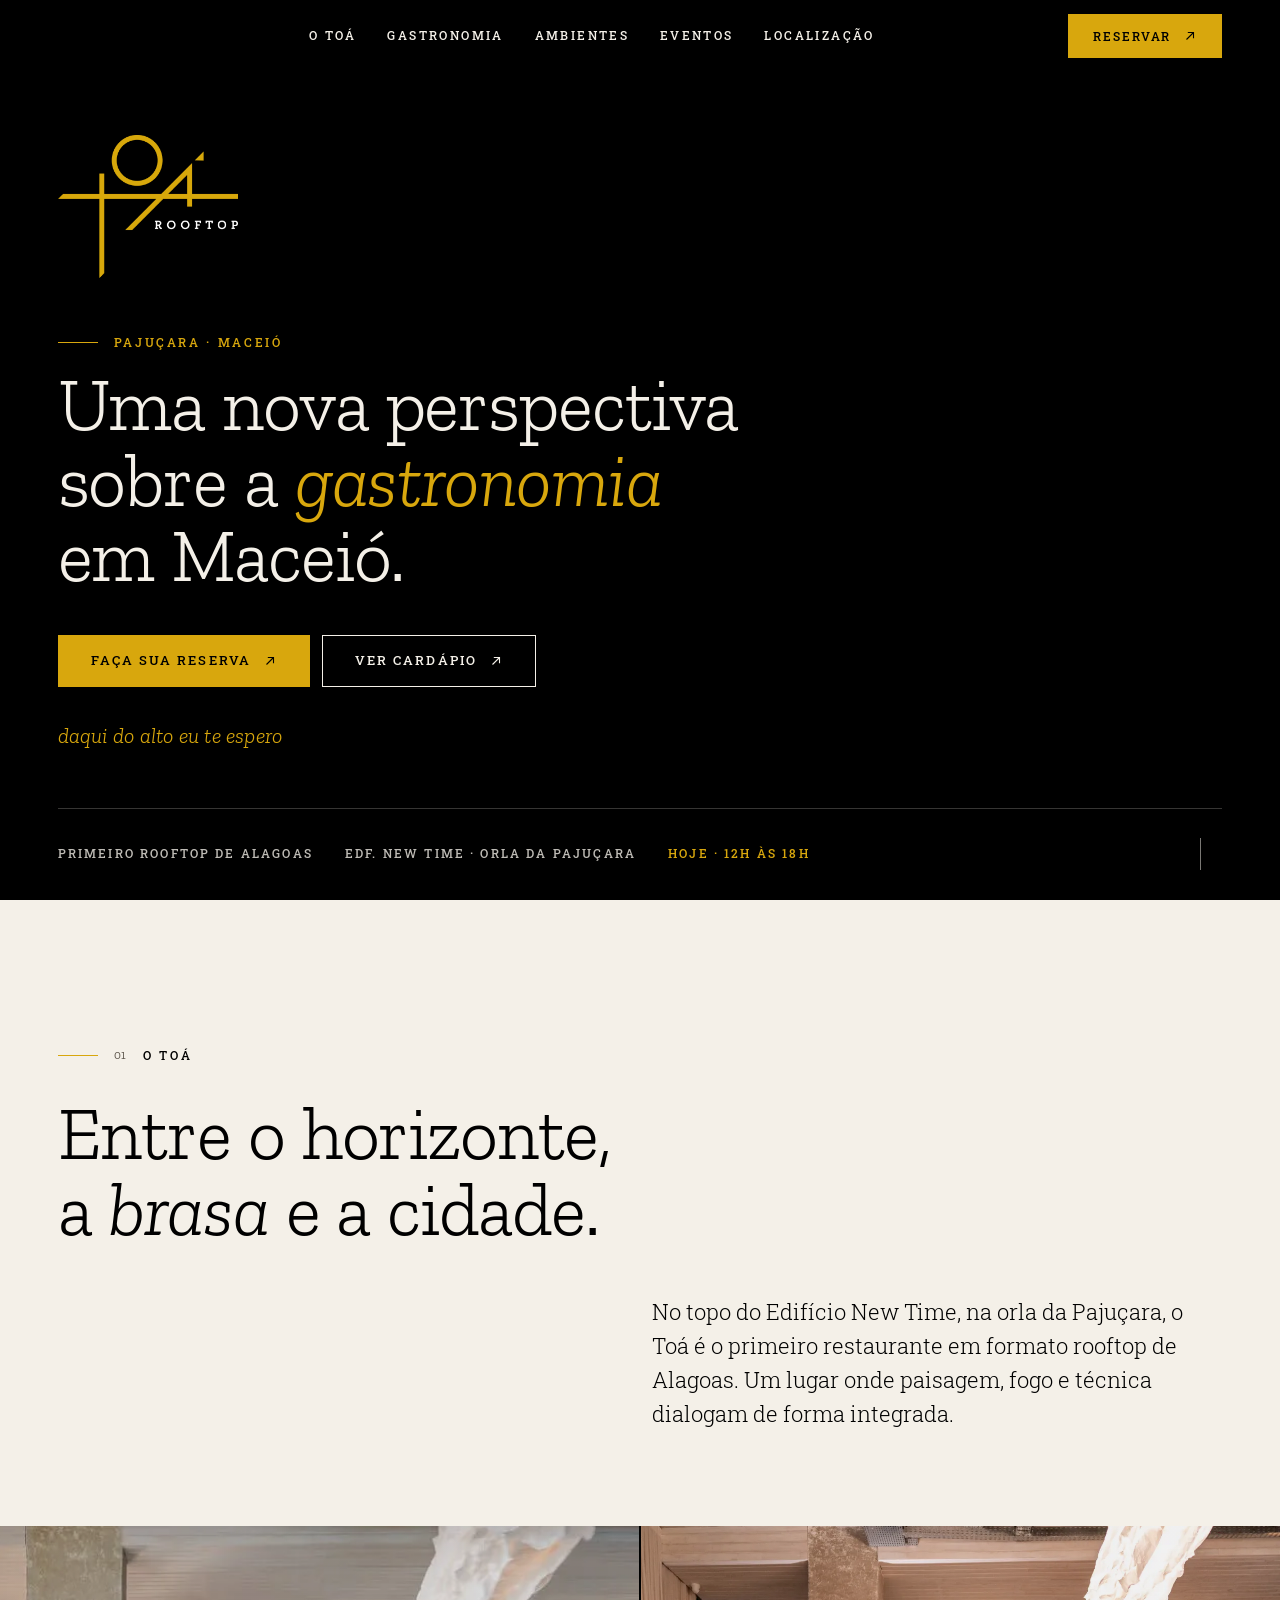
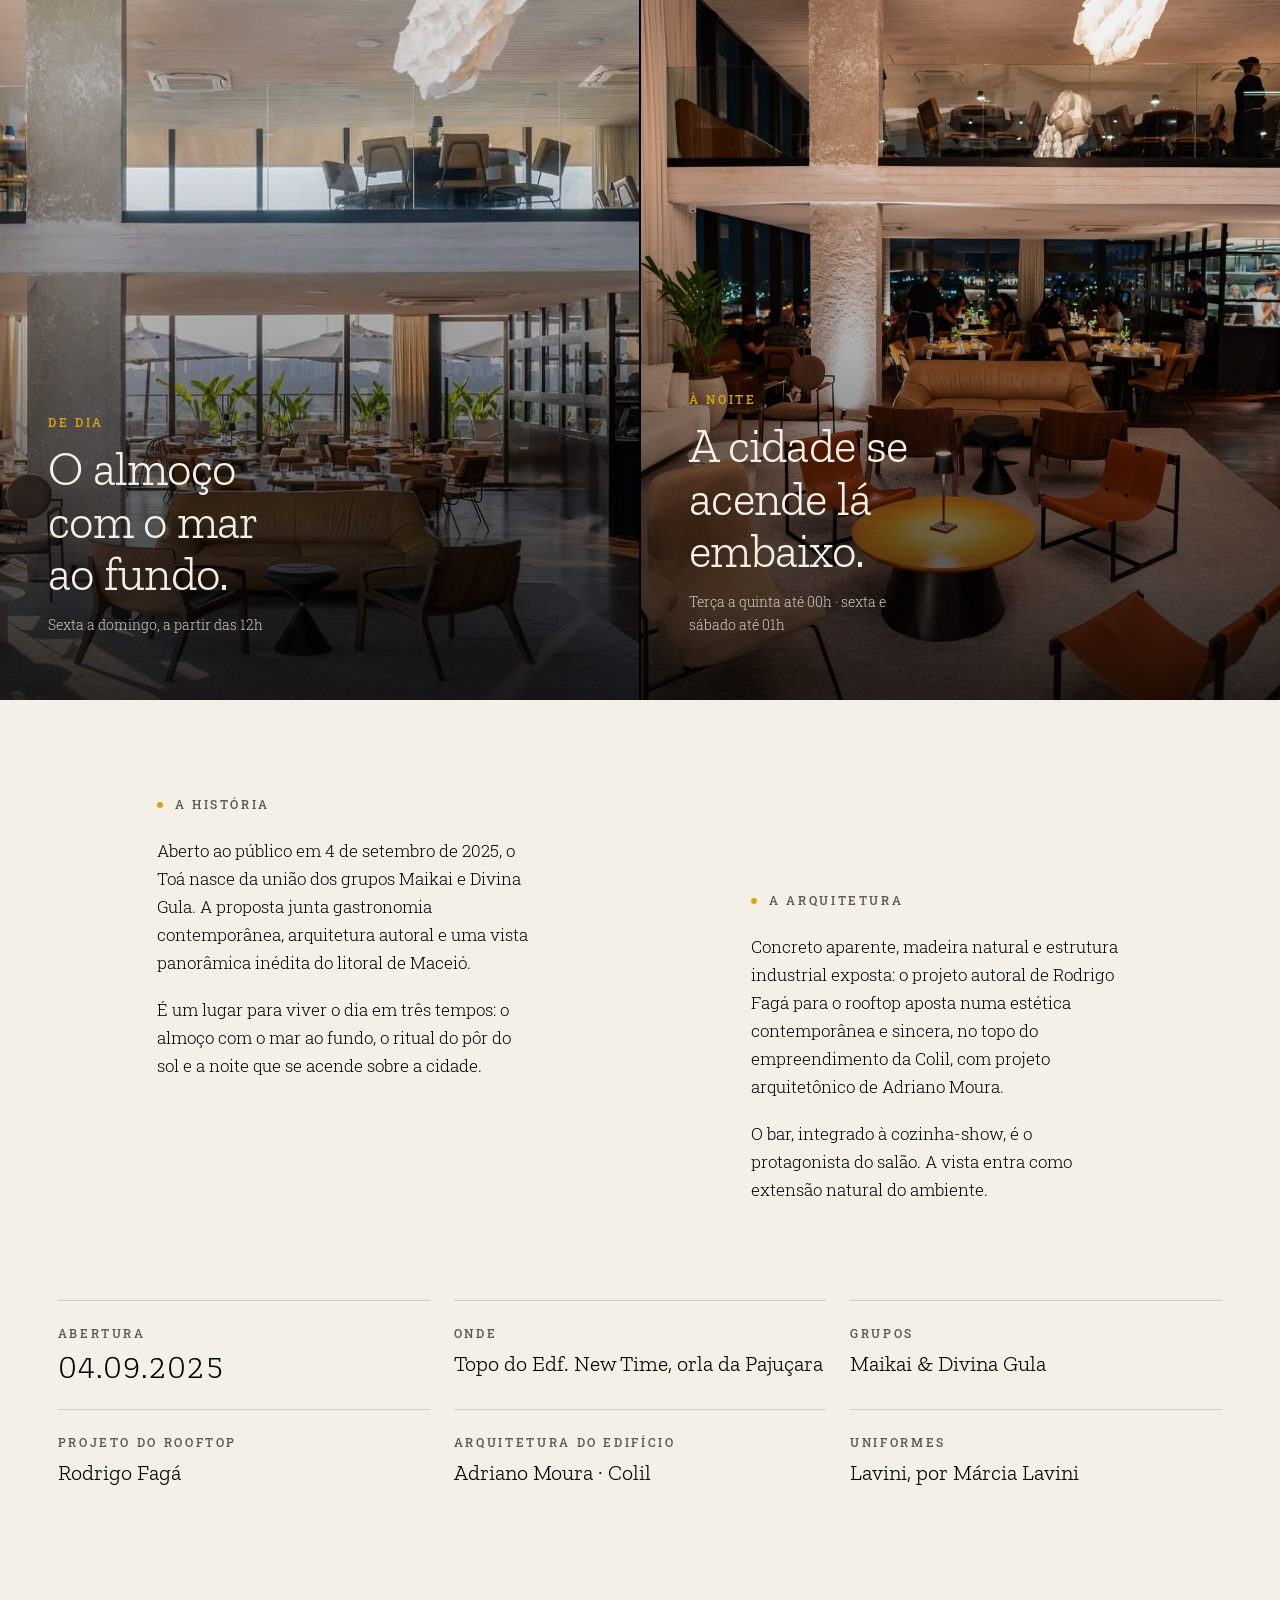
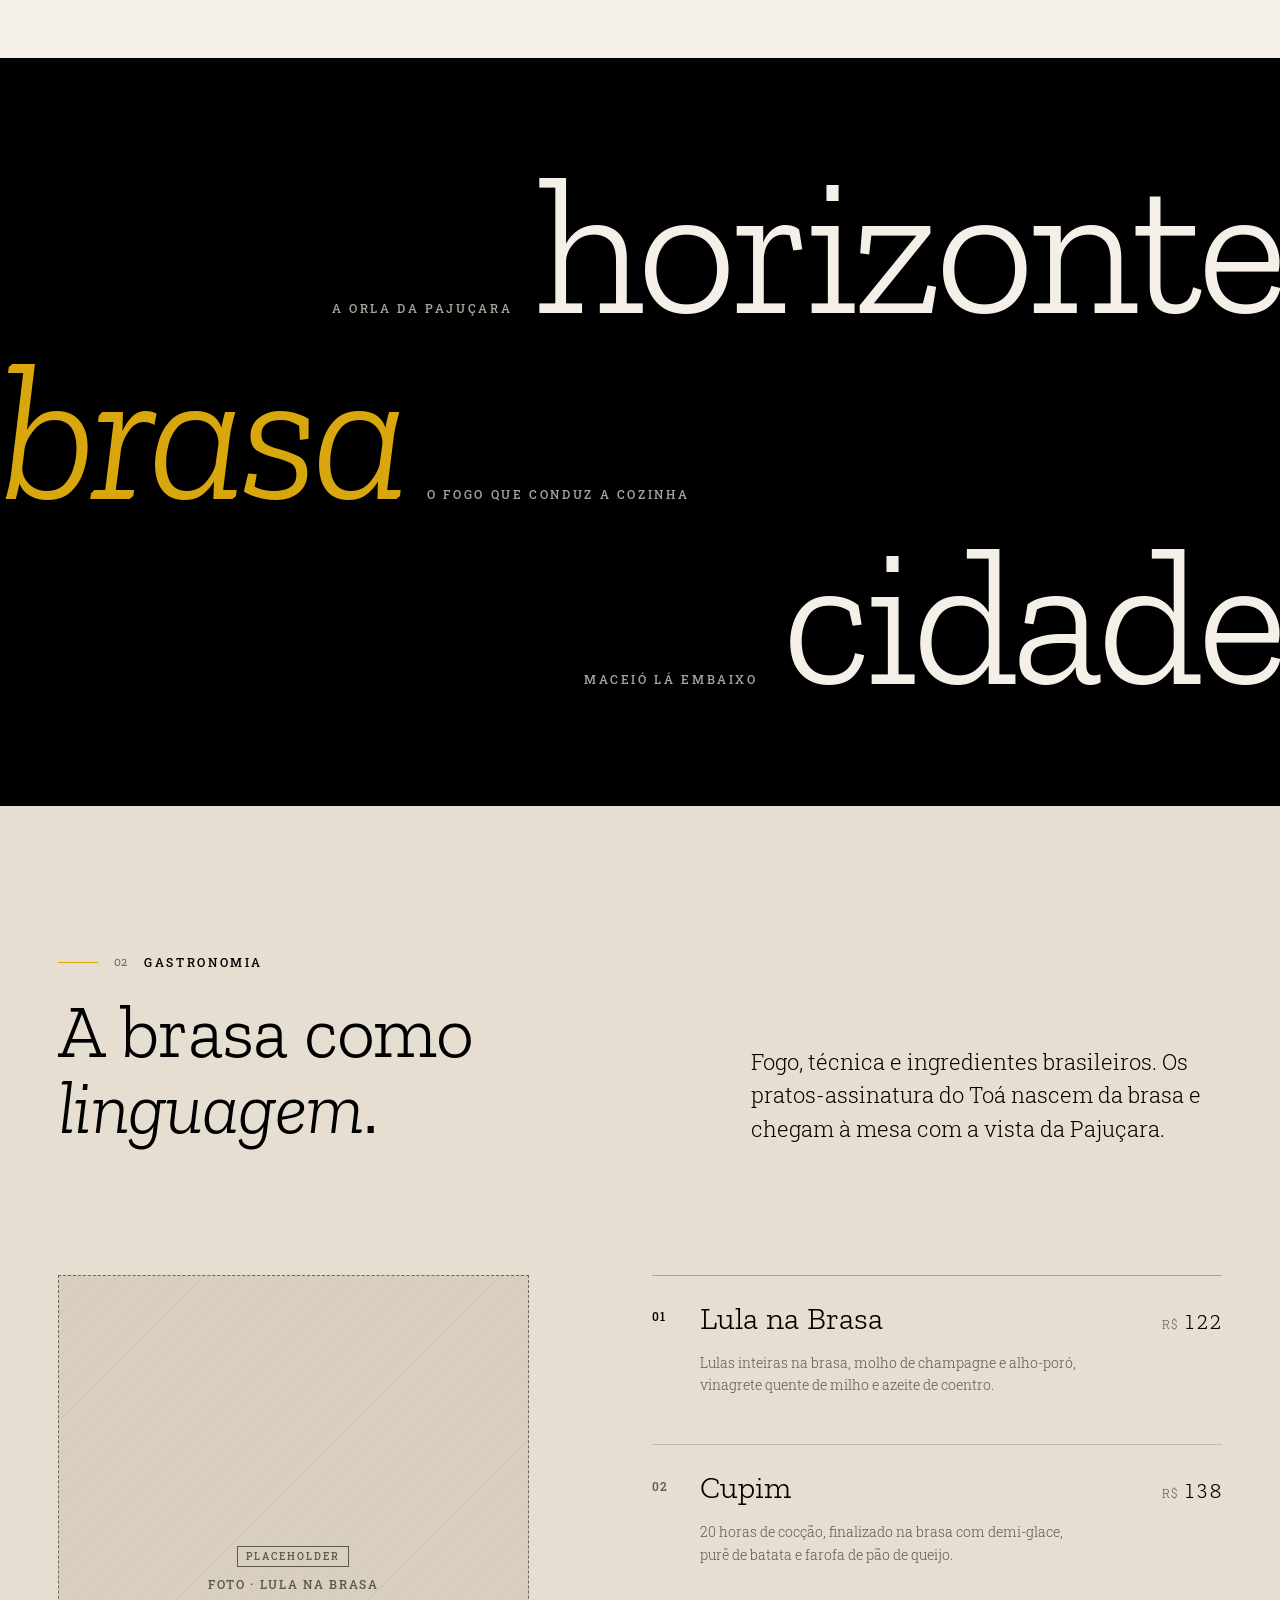
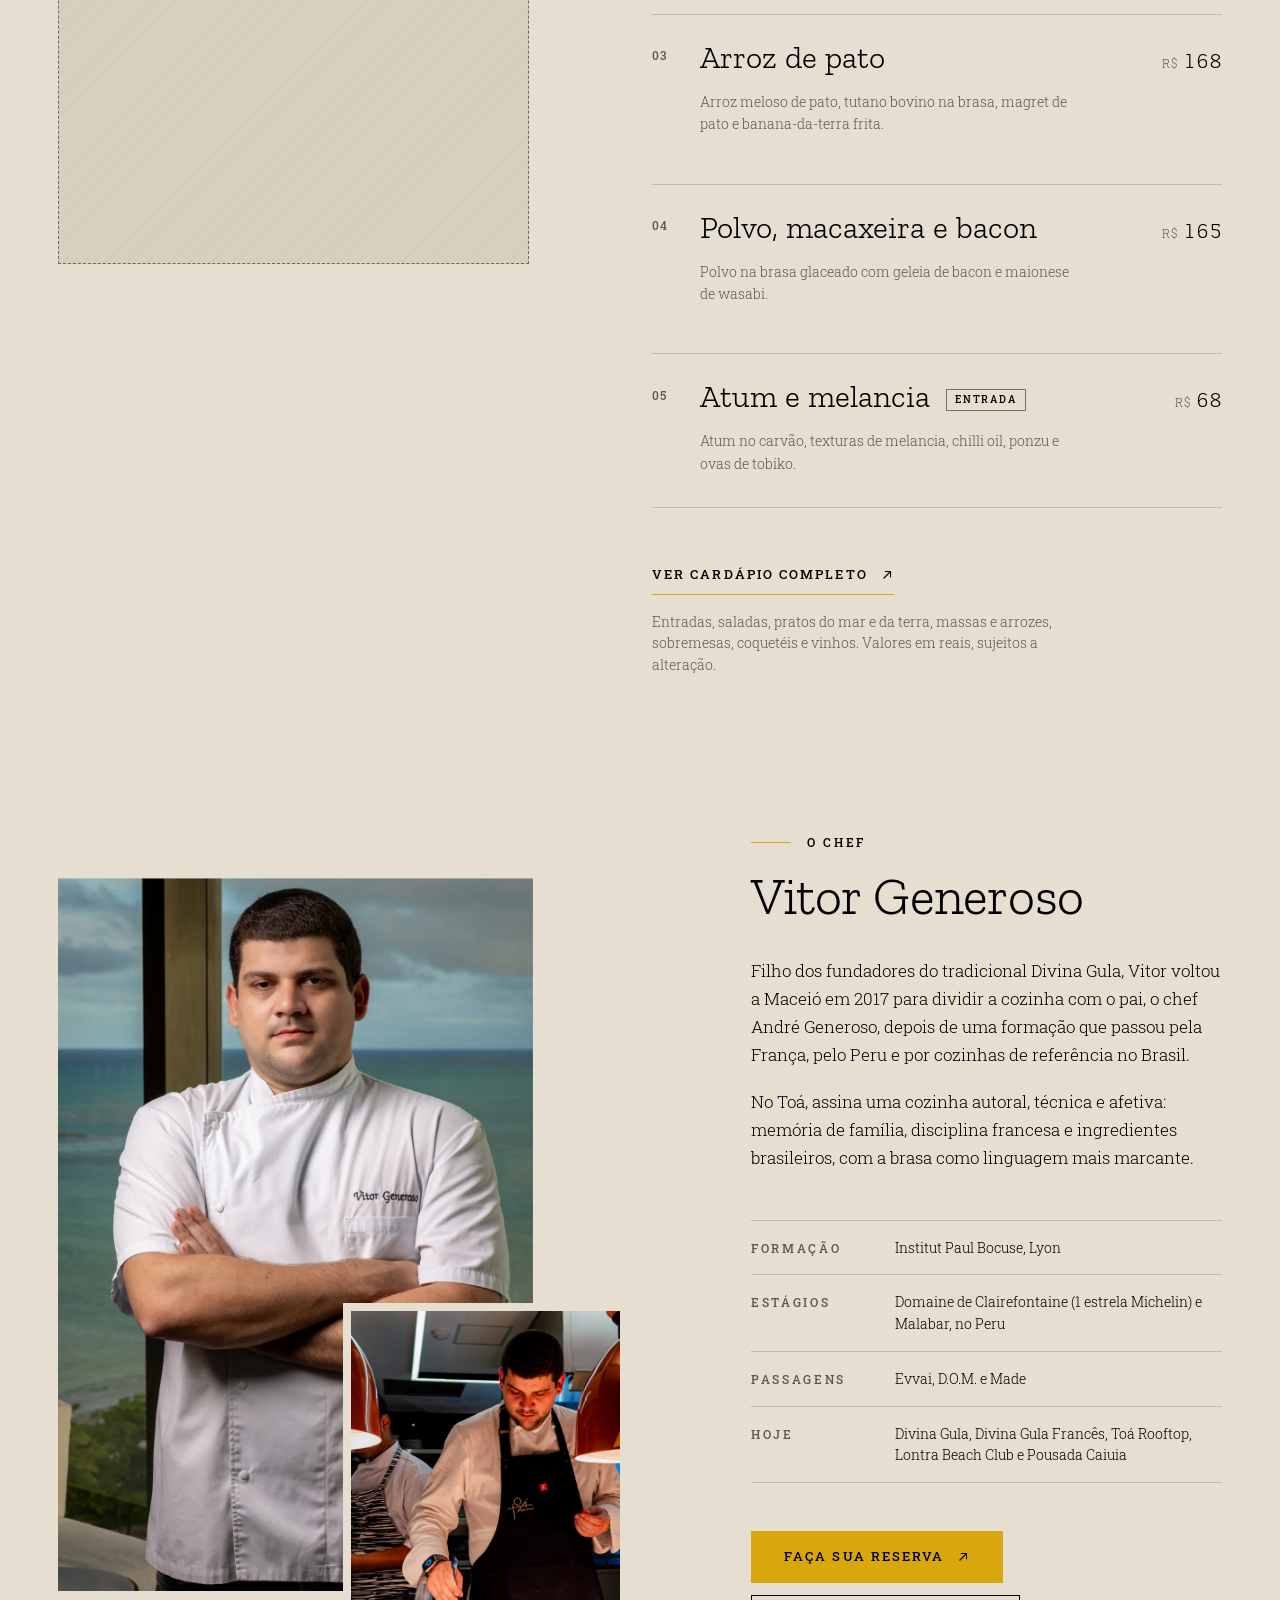
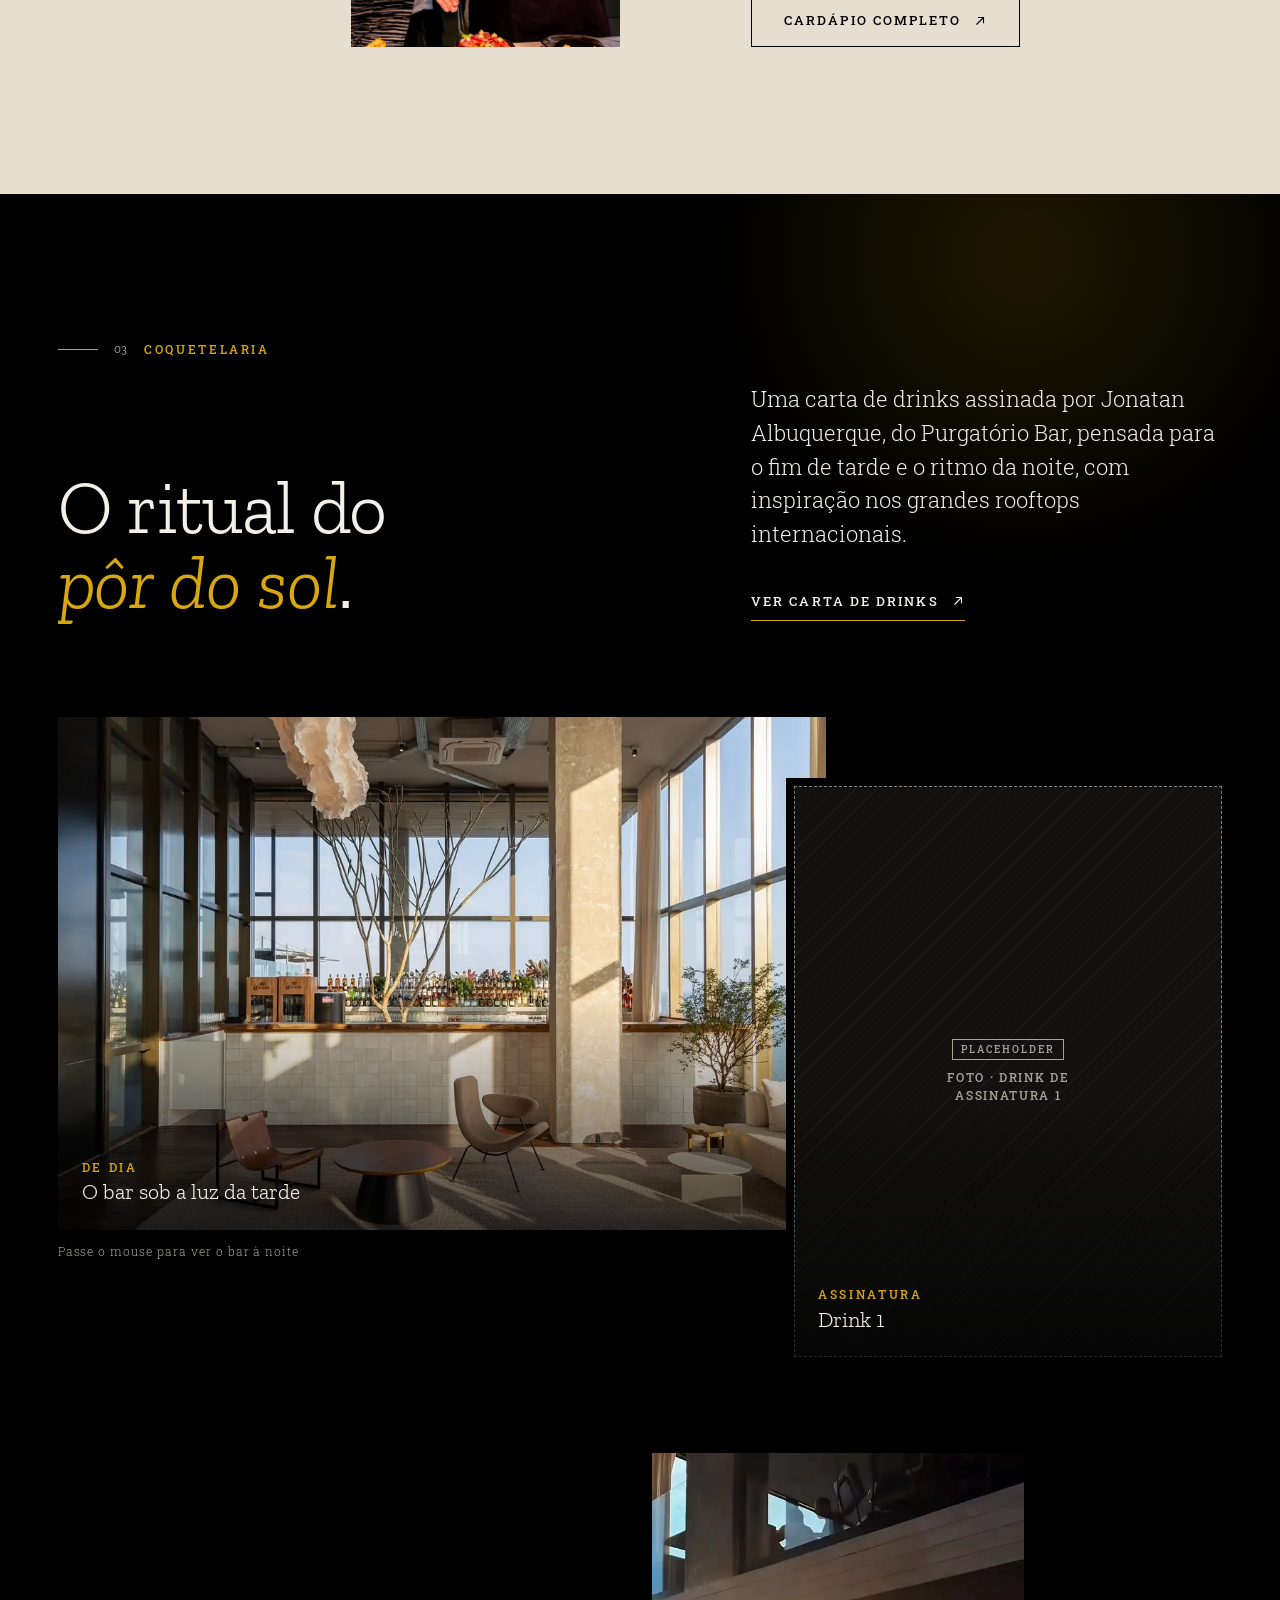
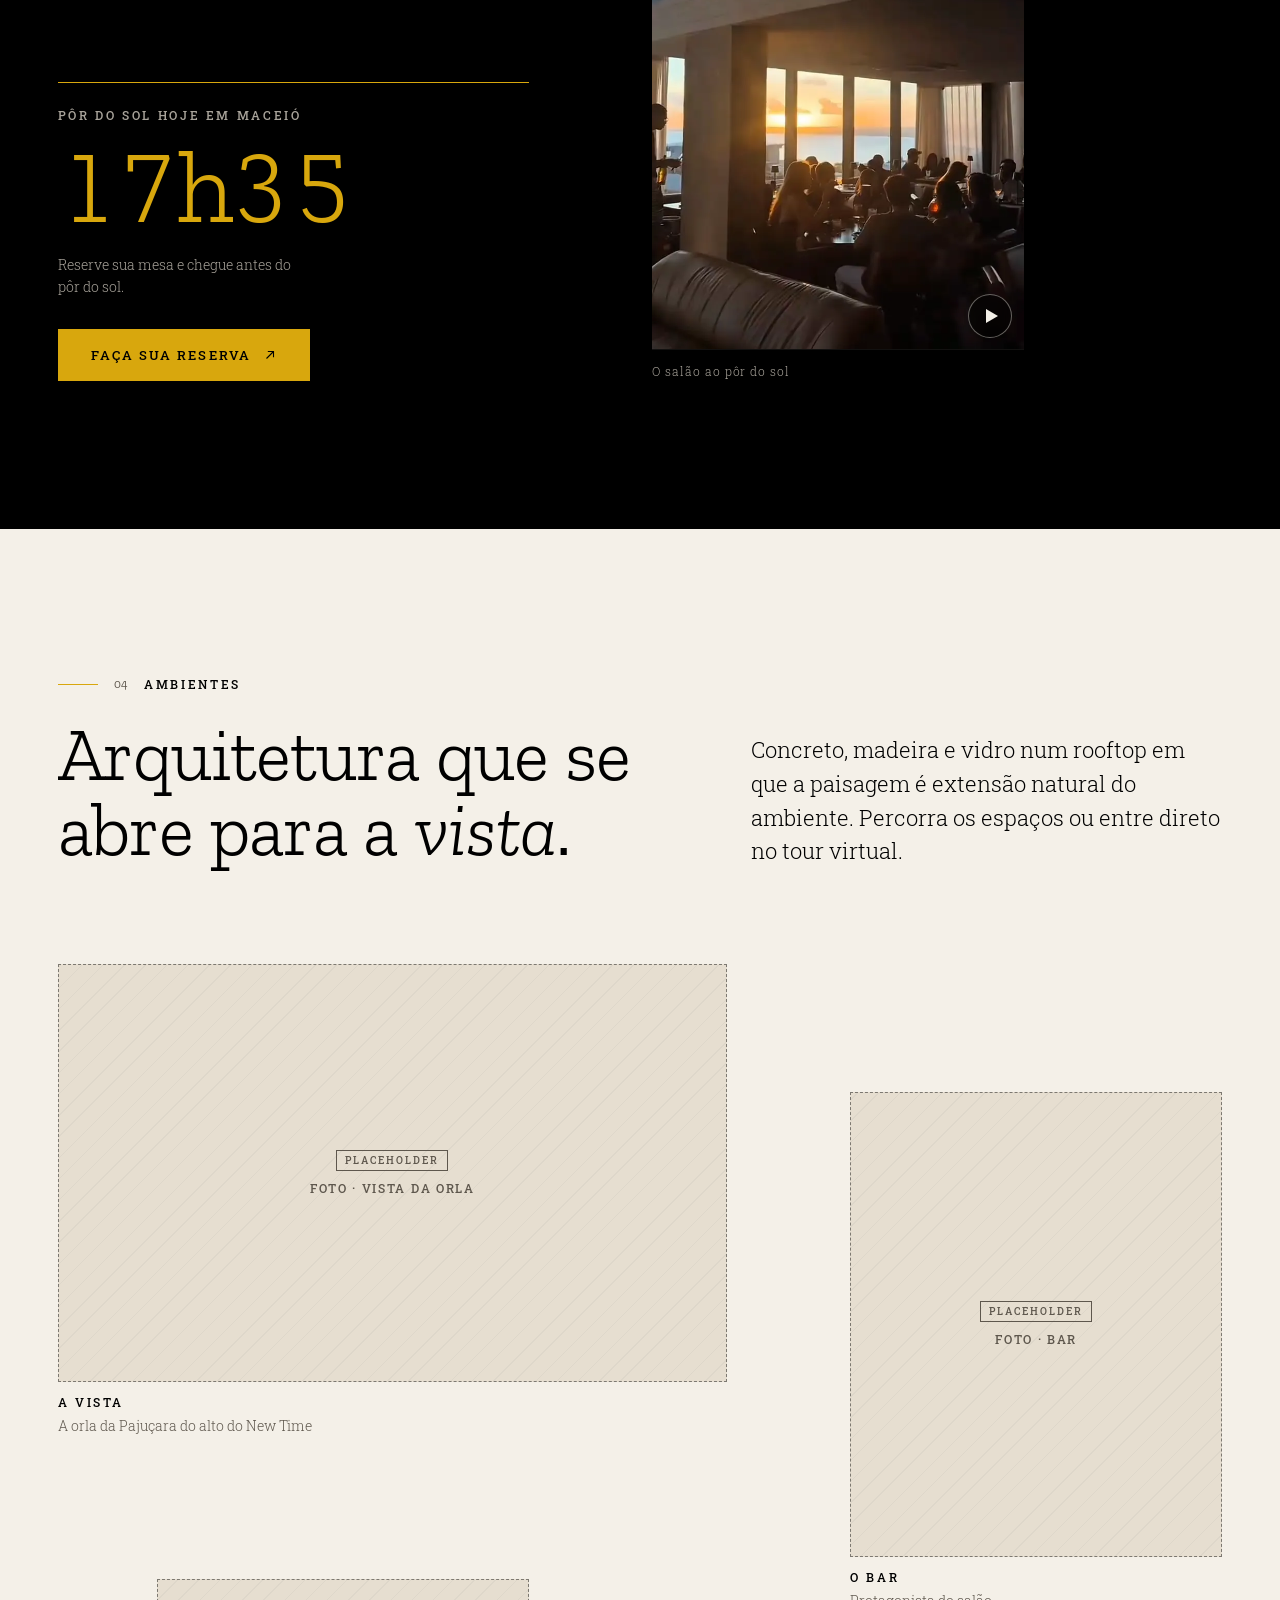
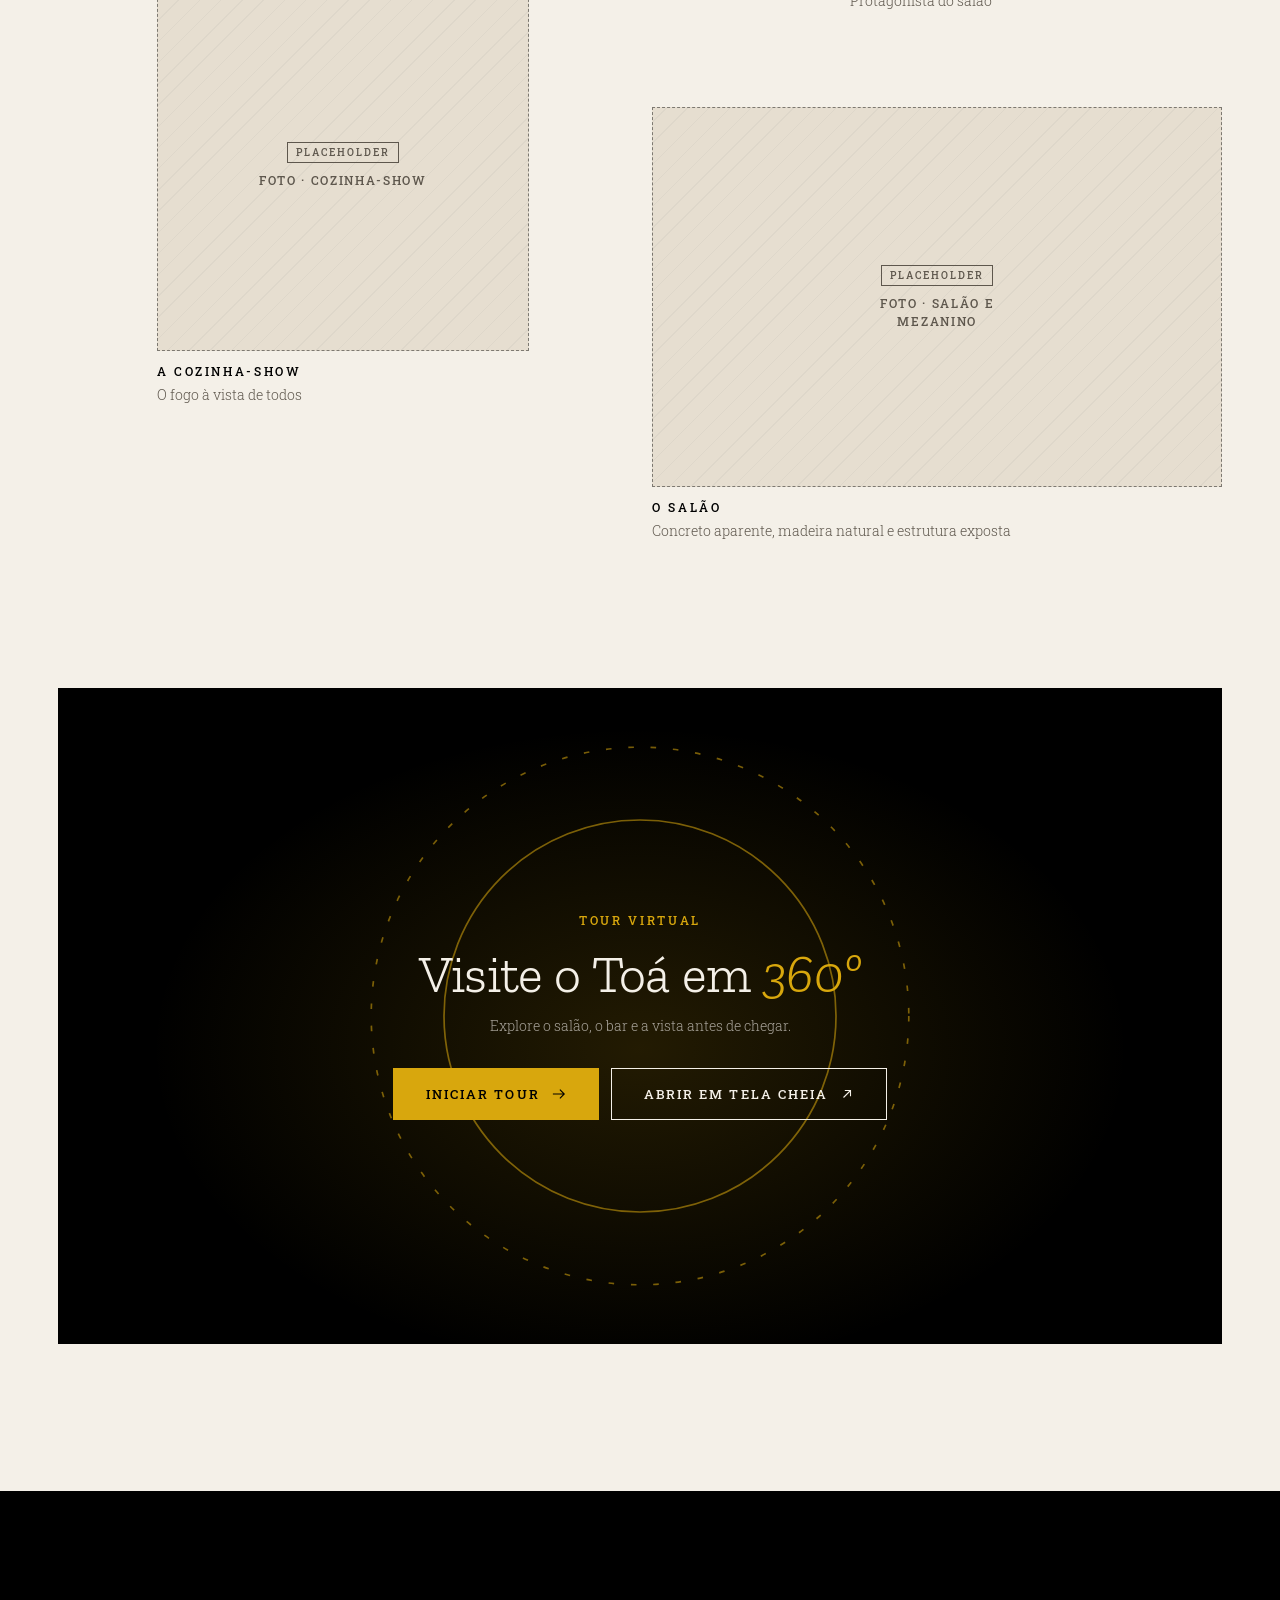
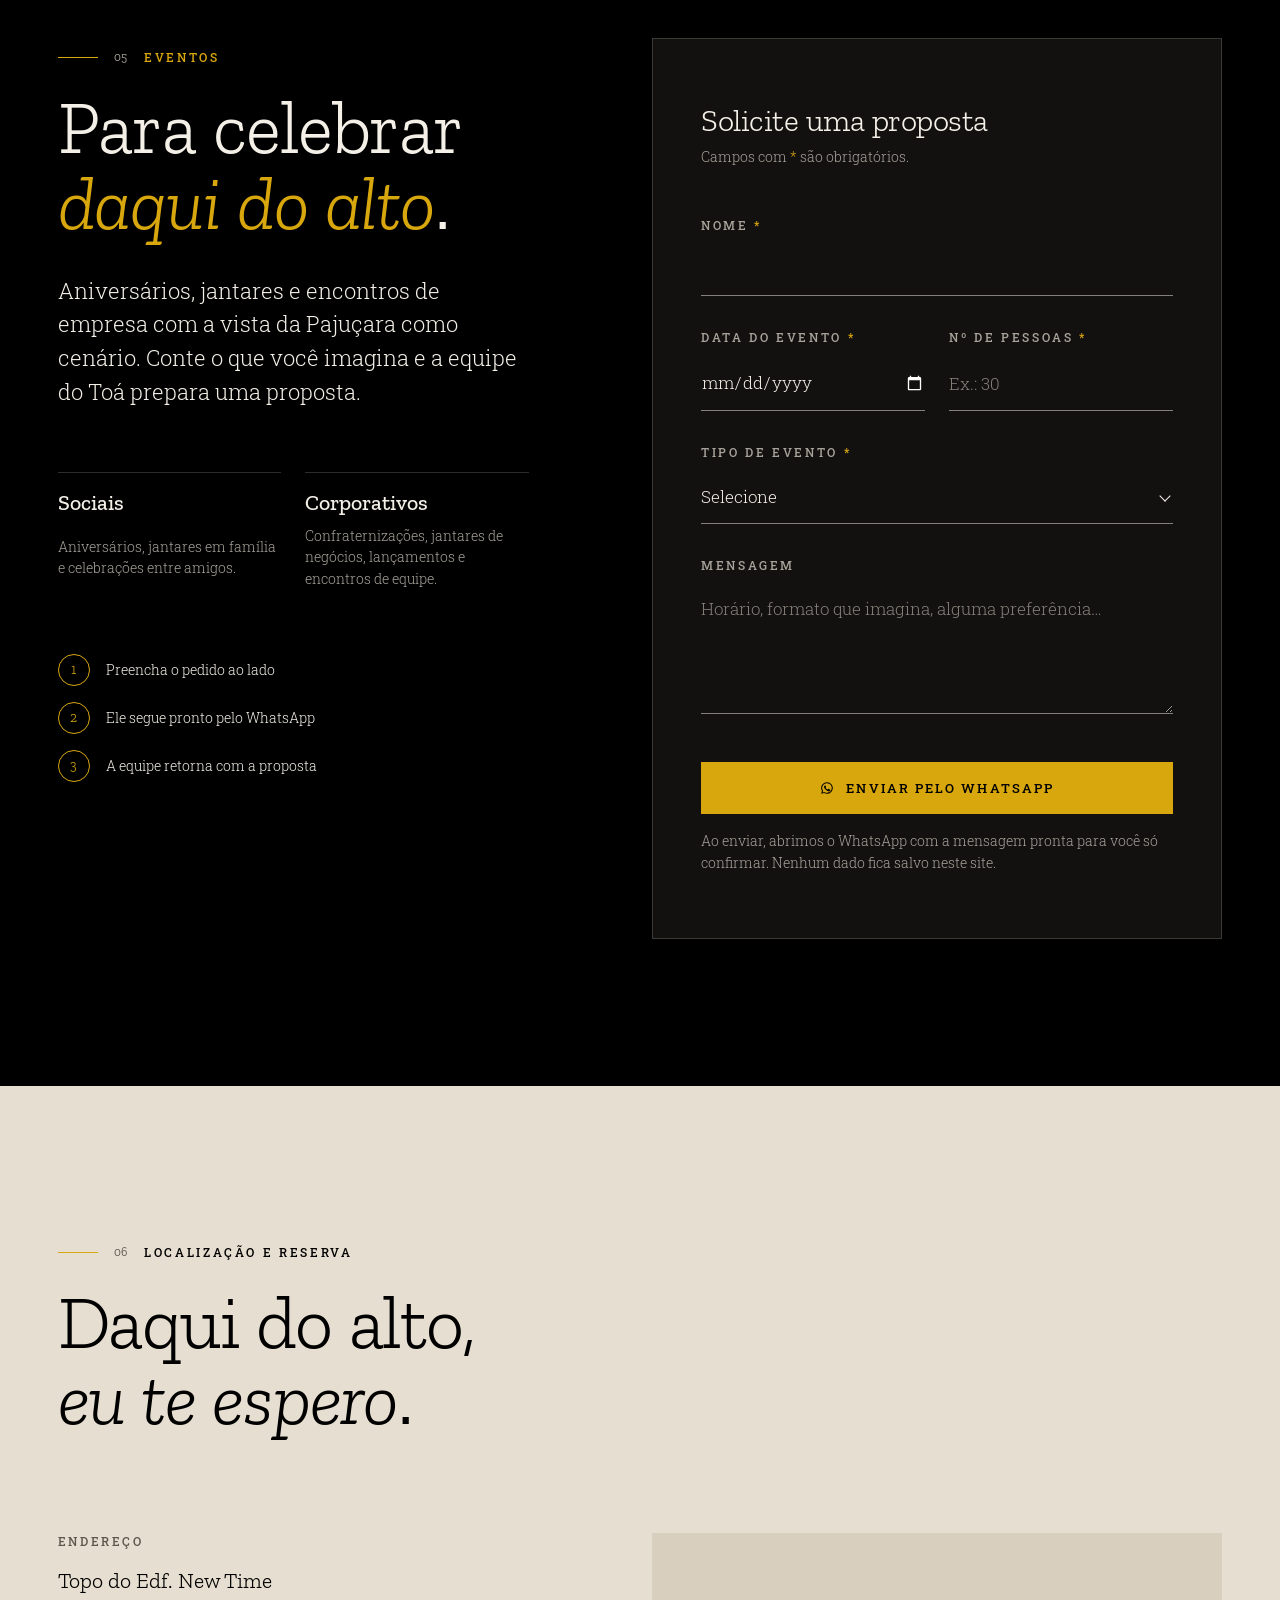
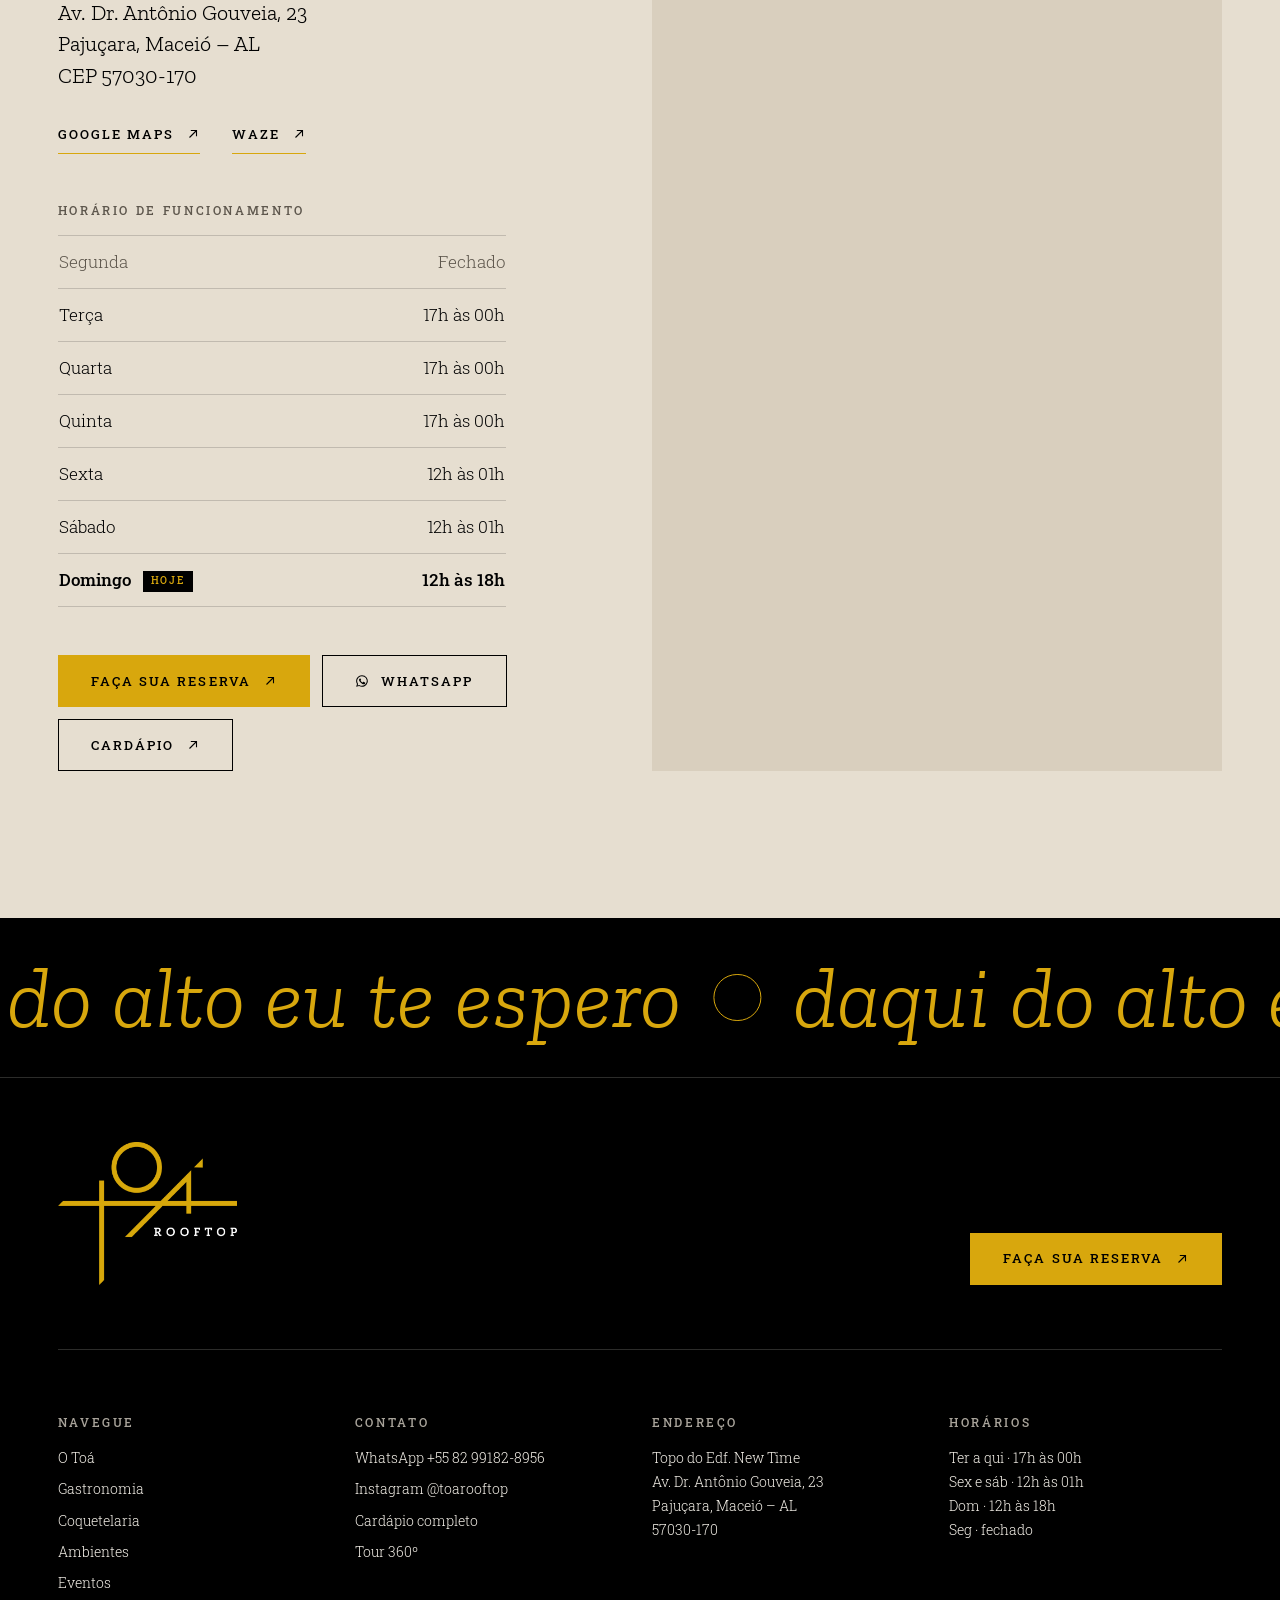
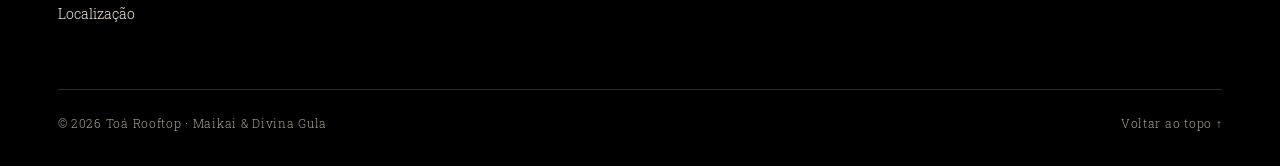
==== commit d18d23ce: "Atualiza prévia (07/11/2026 15:04)" ====
--- a/index.html
+++ b/index.html
@@ -80,7 +80,7 @@
   <link rel="preconnect" href="https://fonts.googleapis.com">
   <link rel="preconnect" href="https://fonts.gstatic.com" crossorigin>
   <link href="https://fonts.googleapis.com/css2?family=Roboto+Slab:wght@300..500&family=Zilla+Slab:ital,wght@0,300;0,400;0,500;1,300;1,400&display=swap" rel="stylesheet">
-  <link rel="stylesheet" href="assets/css/site.min.css?v=54a5fbeb">
+  <link rel="stylesheet" href="assets/css/site.min.css?v=c96ddcf3">
 </head>
 <body class="page">
   <svg width="0" height="0" style="position:absolute" aria-hidden="true" focusable="false">
@@ -408,18 +408,35 @@
           </div>
         </header>
         <div class="bar__gallery">
-          <figure class="bar__fig bar__fig--main">
-            <div class="media" style="--ratio: 3/2" data-reveal="mask">
-              <div class="media__inner">
-                <img src="assets/img/fotos/arquitetura-faga-2.webp" alt="Bar do Toá com balcão de azulejos claros, prateleiras de garrafas e janelas de vidro com a luz do fim de tarde" width="1080" height="720" loading="lazy" decoding="async" data-parallax>
-              </div>
-            </div>
-            <figcaption class="caption">O bar, integrado à cozinha-show</figcaption>
+          <figure class="bar__fig bar__fig--main" data-reveal>
+            <button class="swap" type="button" style="--ratio: 3/2" data-swap aria-pressed="false"
+                    aria-label="Bar do Toá: alternar entre a foto de dia e a de noite">
+              <span class="swap__layer swap__layer--a">
+                <img class="swap__img" src="assets/img/fotos/arquitetura-faga-2.webp" alt="Bar do Toá de dia, com balcão de azulejos claros, prateleiras de garrafas e janelas de vidro com a luz do fim de tarde" width="1080" height="720" loading="lazy" decoding="async">
+                <span class="swap__label"><span class="t-caps">De dia</span> O bar sob a luz da tarde</span>
+              </span>
+              <span class="swap__layer swap__layer--b">
+                <span class="ph" role="img" aria-label="Foto do bar à noite (a definir)"><span class="ph__label">Foto · Bar à noite</span></span>
+                <span class="swap__label"><span class="t-caps">À noite</span> O bar no ritmo da noite</span>
+              </span>
+            </button>
+            <figcaption class="caption swap__hint">
+              <span class="swap__hint--hover">Passe o mouse para ver o bar à noite</span>
+              <span class="swap__hint--touch">Toque na foto para ver o bar à noite</span>
+            </figcaption>
           </figure>
-          <figure class="bar__fig bar__fig--drink">
-            <div class="ph" style="--ratio: 3/4" role="img" aria-label="Foto de drink de assinatura (a definir)">
-              <span class="ph__label">Foto · Drink de assinatura</span>
-            </div>
+          <figure class="bar__fig bar__fig--drink" data-reveal style="--reveal-delay: 120ms">
+            <button class="swap" type="button" style="--ratio: 3/4" data-swap aria-pressed="false"
+                    aria-label="Drinks de assinatura: alternar entre os dois drinks">
+              <span class="swap__layer swap__layer--a">
+                <span class="ph" role="img" aria-label="Foto do drink de assinatura 1 (a definir)"><span class="ph__label">Foto · Drink de assinatura 1</span></span>
+                <span class="swap__label"><span class="t-caps">Assinatura</span> Drink 1</span>
+              </span>
+              <span class="swap__layer swap__layer--b">
+                <span class="ph" role="img" aria-label="Foto do drink de assinatura 2 (a definir)"><span class="ph__label">Foto · Drink de assinatura 2</span></span>
+                <span class="swap__label"><span class="t-caps">Assinatura</span> Drink 2</span>
+              </span>
+            </button>
           </figure>
         </div>
         <div class="bar__bottom">
@@ -432,10 +449,17 @@
               Faça sua reserva <svg class="btn__icon btn__icon--external" aria-hidden="true"><use href="#i-external"/></svg>
             </a>
           </div>
-          <figure class="bar__fig bar__fig--night">
-            <div class="ph" style="--ratio: 1/1" role="img" aria-label="Foto de drinks no bar à noite (a definir)">
-              <span class="ph__label">Foto · Drinks à noite</span>
-            </div>
+          <figure class="bar__fig bar__fig--night" data-reveal style="--reveal-delay: 120ms">
+            <div class="media bar__video" style="--ratio: 3/4" data-video>
+              <video muted loop playsinline preload="none" poster="assets/img/fotos/por-do-sol-poster.webp"
+                     aria-label="Vídeo: o salão do Toá cheio ao pôr do sol, com a luz alaranjada entrando pelas janelas">
+                <source src="assets/video/por-do-sol.mp4" type="video/mp4">
+              </video>
+              <button class="video-toggle" type="button" data-video-toggle aria-label="Pausar vídeo" hidden>
+                <span class="video-toggle__icon" aria-hidden="true"></span>
+              </button>
+            </div>
+            <figcaption class="caption">O salão ao pôr do sol</figcaption>
           </figure>
         </div>
       </div>
@@ -712,7 +736,7 @@
   </div>
   <script src="assets/js/config.js?v=f2676c50" defer></script>
   <script src="assets/vendor/lenis.min.js?v=acddbf76" defer></script>
-  <script src="assets/js/main.js?v=20188cc2" defer></script>
+  <script src="assets/js/main.js?v=22763196" defer></script>
   <script src="assets/js/motion.js?v=b9d30d60" defer></script>
   <script src="assets/js/eventos-form.js?v=4fc3099f" defer></script>
 </body>
--- a/assets/css/site.min.css
+++ b/assets/css/site.min.css
@@ -1 +1 @@
-*,*::before,*::after{box-sizing:border-box}*{margin:0}html{-webkit-text-size-adjust:100%;text-size-adjust:100%}body{min-height:100vh;-webkit-font-smoothing:antialiased;-moz-osx-font-smoothing:grayscale;text-rendering:optimizeLegibility}img,picture,video,canvas,svg,iframe{display:block;max-width:100%}img,video{height:auto}input,button,textarea,select{font:inherit;color:inherit}button{background:none;border:0;padding:0;cursor:pointer}a{color:inherit}p,h1,h2,h3,h4,h5,h6{overflow-wrap:break-word}h1,h2,h3,h4,h5,h6{font-weight:inherit;font-size:inherit}:where(ul,ol)[role="list"]{list-style:none;padding:0}table{border-collapse:collapse}[hidden]{display:none !important}:root{--color-black:#000000;--color-gold:#D8A70D;--color-paper:#F4F0E8;--color-sand:#E6DED0;--color-stone:#5E574D;--color-graphite:#121110;--color-ash:#A8A39A;--color-error-on-light:#A12A1C;--color-error-on-dark:#F0A99F;--font-display:"Zilla Slab","Roboto Slab",Georgia,serif;--font-body:"Roboto Slab",Georgia,"Times New Roman",serif;--fw-light:300;--fw-regular:400;--fw-medium:500;--fs-display:clamp(3rem,1.4rem + 6.4vw,7.5rem);--fs-h1:clamp(2.5rem,1.6rem + 3.8vw,5rem);--fs-h2:clamp(2rem,1.45rem + 2.3vw,3.5rem);--fs-h3:clamp(1.5rem,1.3rem + 0.85vw,2rem);--fs-h4:clamp(1.1875rem,1.12rem + 0.3vw,1.375rem);--fs-lead:clamp(1.125rem,1.04rem + 0.4vw,1.375rem);--fs-body:clamp(1rem,0.97rem + 0.12vw,1.0625rem);--fs-small:0.875rem;--fs-micro:0.75rem;--lh-tight:1.02;--lh-heading:1.1;--lh-body:1.65;--tracking-tight:-0.015em;--tracking-caps:0.22em;--tracking-button:0.16em;--measure:62ch;--space-1:0.25rem;--space-2:0.5rem;--space-3:0.75rem;--space-4:1rem;--space-5:1.5rem;--space-6:2rem;--space-7:3rem;--space-8:4rem;--space-9:6rem;--space-10:8rem;--section-y:clamp(5rem,2.8rem + 8vw,10rem);--gutter:clamp(1.25rem,0.4rem + 4vw,4rem);--container:1320px;--container-narrow:780px;--radius:0;--border-hair:1px;--ease-out:cubic-bezier(0.22,1,0.36,1);--ease-in-out:cubic-bezier(0.65,0,0.35,1);--dur-fast:200ms;--dur-base:450ms;--dur-slow:1000ms;--z-header:50;--z-mobile-bar:60;--z-overlay:100;--header-h:72px;--mobile-bar-h:72px}:root,.theme-light{--bg:var(--color-paper);--fg:var(--color-black);--fg-muted:var(--color-stone);--line:rgba(0,0,0,0.14);--line-strong:rgba(0,0,0,0.45);--accent:var(--color-gold);--accent-text:var(--color-black);--error:var(--color-error-on-light);--placeholder-bg:var(--color-sand);--placeholder-fg:var(--color-stone)}.theme-sand{--bg:var(--color-sand);--fg:var(--color-black);--fg-muted:var(--color-stone);--line:rgba(0,0,0,0.16);--line-strong:rgba(0,0,0,0.5);--accent:var(--color-gold);--accent-text:var(--color-black);--error:var(--color-error-on-light);--placeholder-bg:#D9CFBE;--placeholder-fg:var(--color-stone)}.theme-dark{--bg:var(--color-black);--fg:var(--color-paper);--fg-muted:var(--color-ash);--line:rgba(244,240,232,0.18);--line-strong:rgba(244,240,232,0.5);--accent:var(--color-gold);--accent-text:var(--color-gold);--error:var(--color-error-on-dark);--placeholder-bg:var(--color-graphite);--placeholder-fg:var(--color-ash)}html{scroll-behavior:smooth;scroll-padding-top:var(--header-h)}body{background:var(--color-paper);color:var(--color-black);font-family:var(--font-body);font-size:var(--fs-body);font-weight:var(--fw-light);line-height:var(--lh-body)}::selection{background:var(--color-gold);color:var(--color-black)}.theme-light,.theme-sand,.theme-dark{background-color:var(--bg);color:var(--fg)}.t-display,.t-h1,.t-h2,.t-h3{font-family:var(--font-display);font-weight:var(--fw-light);letter-spacing:var(--tracking-tight);text-wrap:balance}.t-display{font-size:var(--fs-display);line-height:var(--lh-tight)}.t-h1{font-size:var(--fs-h1);line-height:var(--lh-tight)}.t-h2{font-size:var(--fs-h2);line-height:var(--lh-heading)}.t-h3{font-size:var(--fs-h3);line-height:var(--lh-heading)}.t-h4{font-family:var(--font-display);font-weight:var(--fw-medium);font-size:var(--fs-h4);line-height:1.25}.t-em{font-style:italic;color:var(--accent-text)}.t-lead{font-size:var(--fs-lead);line-height:1.55;font-weight:var(--fw-light);max-width:var(--measure)}.t-body{max-width:var(--measure)}.t-body>* + *{margin-top:1.1em}.t-small{font-size:var(--fs-small);line-height:1.55}.t-muted{color:var(--fg-muted)}.t-caps{font-family:var(--font-body);font-size:var(--fs-micro);font-weight:var(--fw-medium);letter-spacing:var(--tracking-caps);text-transform:uppercase;line-height:1.4}.t-number{font-family:var(--font-display);font-weight:var(--fw-light);font-variant-numeric:lining-nums tabular-nums}.t-tagline{font-family:var(--font-display);font-style:italic;font-weight:var(--fw-light);font-size:var(--fs-h3);letter-spacing:0.01em;text-transform:lowercase}.container{width:100%;max-width:calc(var(--container) + var(--gutter) * 2);margin-inline:auto;padding-inline:var(--gutter)}.container--narrow{max-width:calc(var(--container-narrow) + var(--gutter) * 2)}.section{position:relative;padding-block:var(--section-y)}.grid-12{display:grid;grid-template-columns:repeat(4,minmax(0,1fr));column-gap:var(--space-4);row-gap:var(--space-7)}@media (min-width:768px){.grid-12{grid-template-columns:repeat(12,minmax(0,1fr));column-gap:var(--space-5)}}.stack>* + *{margin-top:var(--stack-gap,var(--space-5))}.rule{border:0;border-top:var(--border-hair) solid var(--line)}.visually-hidden{position:absolute !important;width:1px;height:1px;padding:0;margin:-1px;overflow:hidden;clip:rect(0 0 0 0);white-space:nowrap;border:0}.skip-link{position:absolute;top:var(--space-3);left:var(--space-3);z-index:var(--z-overlay);padding:var(--space-3) var(--space-5);background:var(--color-gold);color:var(--color-black);font-weight:var(--fw-medium);text-decoration:none;transform:translateY(-200%);transition:transform var(--dur-fast) var(--ease-out)}.skip-link:focus{transform:translateY(0)}:focus-visible{outline:2px solid var(--color-gold);outline-offset:3px}.theme-light :focus-visible,.theme-sand :focus-visible{outline-color:var(--color-black)}.js [data-reveal]{opacity:0;transform:translate3d(0,28px,0);transition:opacity var(--dur-slow) var(--ease-out),transform var(--dur-slow) var(--ease-out);transition-delay:var(--reveal-delay,0ms)}.js [data-reveal="fade"]{transform:none}.js [data-reveal].is-visible{opacity:1;transform:none}.js [data-reveal="mask"]{opacity:1;transform:none}.js [data-reveal="mask"]>*{clip-path:inset(100% 0 0 0);transform:scale(1.08);transition:clip-path 1.2s var(--ease-out),transform 1.6s var(--ease-out)}.js [data-reveal="mask"].is-visible>*{clip-path:inset(0 0 0 0);transform:none}@media (prefers-reduced-motion:reduce){html{scroll-behavior:auto}.js [data-reveal],.js [data-reveal="mask"]>*{opacity:1;transform:none;clip-path:none;transition:none}*,*::before,*::after{animation-duration:0.01ms !important;animation-iteration-count:1 !important;transition-duration:0.01ms !important}}.eyebrow{display:inline-flex;align-items:center;gap:var(--space-4);font-family:var(--font-body);font-size:var(--fs-micro);font-weight:var(--fw-medium);letter-spacing:var(--tracking-caps);text-transform:uppercase;line-height:1.4;color:var(--accent-text)}.eyebrow::before{content:"";width:2.5rem;height:1px;background:var(--accent);flex:none}.eyebrow__num{font-family:var(--font-display);font-weight:var(--fw-regular);letter-spacing:0.06em;color:var(--fg-muted)}.btn{--btn-bg:transparent;--btn-fg:var(--fg);--btn-border:var(--fg);--btn-hover-bg:var(--fg);--btn-hover-fg:var(--bg);--btn-hover-border:var(--fg);display:inline-flex;align-items:center;justify-content:center;gap:var(--space-3);min-height:52px;padding:0 var(--space-6);font-family:var(--font-body);font-size:0.8125rem;font-weight:var(--fw-medium);letter-spacing:var(--tracking-button);text-transform:uppercase;line-height:1;text-decoration:none;white-space:nowrap;background-color:var(--btn-bg);color:var(--btn-fg);border:var(--border-hair) solid var(--btn-border);border-radius:var(--radius);cursor:pointer;transition:background-color var(--dur-fast) var(--ease-out),color var(--dur-fast) var(--ease-out),border-color var(--dur-fast) var(--ease-out)}.btn:hover{background-color:var(--btn-hover-bg);color:var(--btn-hover-fg);border-color:var(--btn-hover-border)}.btn--primary{--btn-bg:var(--color-gold);--btn-fg:var(--color-black);--btn-border:var(--color-gold)}.btn--outline{}.btn--sm{min-height:44px;padding:0 var(--space-5);font-size:0.75rem}.btn--block{width:100%}.btn__icon{width:14px;height:14px;flex:none;transition:transform var(--dur-base) var(--ease-out)}.btn:hover .btn__icon--external{transform:translate(2px,-2px)}.btn:hover .btn__icon--arrow{transform:translateX(4px)}.btn-group{display:flex;flex-wrap:wrap;gap:var(--space-3)}.link{color:var(--fg);text-decoration:none;background-image:linear-gradient(var(--accent),var(--accent));background-repeat:no-repeat;background-position:0 100%;background-size:100% 1px;padding-bottom:0.15em;transition:background-size var(--dur-base) var(--ease-out)}.link:hover{background-size:100% 0.35em}.link-cta{display:inline-flex;align-items:center;gap:var(--space-3);padding-block:var(--space-2);font-size:0.8125rem;font-weight:var(--fw-medium);letter-spacing:var(--tracking-button);text-transform:uppercase;text-decoration:none;color:var(--fg);border-bottom:1px solid var(--accent)}.link-cta .btn__icon{transition:transform var(--dur-base) var(--ease-out)}.link-cta:hover .btn__icon--arrow{transform:translateX(4px)}.link-cta:hover .btn__icon--external{transform:translate(2px,-2px)}.form-grid{display:grid;gap:var(--space-6) var(--space-5)}@media (min-width:768px){.form-grid{grid-template-columns:repeat(2,minmax(0,1fr))}.form-grid .field--full{grid-column:1 / -1}}.field{display:grid;gap:var(--space-2)}.field__label{font-size:var(--fs-micro);font-weight:var(--fw-medium);letter-spacing:var(--tracking-caps);text-transform:uppercase;color:var(--fg-muted)}.field__label .req{color:var(--accent-text)}.field__input{width:100%;min-height:48px;padding:var(--space-3) 0;font-family:var(--font-body);font-size:1.0625rem;font-weight:var(--fw-light);color:var(--fg);background:transparent;border:0;border-bottom:var(--border-hair) solid var(--line-strong);border-radius:0;appearance:none;transition:border-color var(--dur-fast) var(--ease-out),box-shadow var(--dur-fast) var(--ease-out)}.field__input::placeholder{color:var(--fg-muted);opacity:0.75}.field__input:hover{border-bottom-color:var(--fg)}.field__input:focus{outline:none}.field__input:focus-visible{outline:none;border-bottom-color:var(--accent-text);box-shadow:0 1px 0 0 var(--accent-text)}textarea.field__input{min-height:7.5rem;resize:vertical;line-height:1.55}.field__select{position:relative}.field__select .field__input{padding-right:var(--space-6);cursor:pointer}.field__select::after{content:"";position:absolute;right:4px;top:50%;width:8px;height:8px;border-right:1px solid var(--fg);border-bottom:1px solid var(--fg);transform:translateY(-75%) rotate(45deg);pointer-events:none}.field__select option{color:#000;background:#fff}.theme-dark .field__input{color-scheme:dark}.field__hint,.field__error{font-size:var(--fs-small);line-height:1.45}.field__hint{color:var(--fg-muted)}.field__error{color:var(--error)}.field__error:empty{display:none}.field__input[aria-invalid="true"]{border-bottom-color:var(--error);box-shadow:0 1px 0 0 var(--error)}.media{position:relative;overflow:hidden;aspect-ratio:var(--ratio,4 / 5);background:var(--placeholder-bg)}.media>img,.media>picture>img,.media>video,.media__inner,.media__inner>img{width:100%;height:100%;object-fit:cover}.media__inner{overflow:hidden}@supports (animation-timeline:view()){@media (prefers-reduced-motion:no-preference){[data-parallax]{scale:1.14;animation:parallax-y linear both;animation-timeline:view()}@keyframes parallax-y{from{translate:0 -6%}to{translate:0 6%}}}}.caption{margin-top:var(--space-3);font-size:var(--fs-micro);letter-spacing:0.08em;color:var(--fg-muted)}.ph{position:relative;display:grid;place-items:center;aspect-ratio:var(--ratio,4 / 5);padding:var(--space-5);background-color:var(--placeholder-bg);background-image:repeating-linear-gradient( -45deg,transparent 0 14px,rgba(127,127,127,0.08) 14px 15px );border:1px dashed var(--line-strong);color:var(--placeholder-fg);text-align:center}.ph__label{display:grid;gap:var(--space-2);max-width:26ch;font-size:var(--fs-micro);font-weight:var(--fw-medium);letter-spacing:0.14em;text-transform:uppercase;line-height:1.5}.ph__label::before{content:"Placeholder";justify-self:center;padding:2px 8px;border:1px solid currentColor;font-size:0.625rem;letter-spacing:0.2em}.logo{display:block;height:var(--logo-h,46px);width:auto}.site-header{position:fixed;inset:0 0 auto;z-index:var(--z-header);height:var(--header-h);background-color:transparent;border-bottom:var(--border-hair) solid transparent;transition:background-color var(--dur-base) var(--ease-out),border-color var(--dur-base) var(--ease-out),transform var(--dur-base) var(--ease-out)}.site-header.is-solid{background-color:rgba(0,0,0,0.9);border-bottom-color:var(--line);-webkit-backdrop-filter:blur(12px);backdrop-filter:blur(12px)}.site-header.is-hidden{transform:translateY(-100%)}.site-header__inner{height:100%;display:flex;align-items:center;justify-content:space-between;gap:var(--space-5)}.site-logo{flex:none;display:block;transition:opacity var(--dur-base) var(--ease-out),visibility 0s}.site-logo img{height:46px;width:auto}.js .site-header:not(.is-solid) .site-logo{opacity:0;visibility:hidden;transition:opacity var(--dur-base) var(--ease-out),visibility 0s linear var(--dur-base)}.js.menu-open .site-header .site-logo{opacity:1;visibility:visible}.site-nav{display:none}.site-nav ul{display:flex;gap:clamp(1.25rem,2.4vw,2.5rem)}.site-nav a{position:relative;display:inline-block;padding-block:var(--space-2);font-size:var(--fs-micro);font-weight:var(--fw-medium);letter-spacing:0.2em;text-transform:uppercase;text-decoration:none;color:var(--fg)}.site-nav a::after{content:"";position:absolute;left:0;right:0;bottom:0;height:1px;background:var(--accent);transform:scaleX(0);transform-origin:right;transition:transform var(--dur-base) var(--ease-out)}.site-nav a:hover::after,.site-nav a[aria-current="true"]::after{transform:scaleX(1);transform-origin:left}.site-header__actions{display:flex;align-items:center;gap:var(--space-4)}.site-header__cta{display:none}.menu-toggle{display:inline-flex;align-items:center;gap:var(--space-3);min-width:44px;min-height:44px;font-size:var(--fs-micro);font-weight:var(--fw-medium);letter-spacing:0.2em;text-transform:uppercase;color:var(--fg)}.menu-toggle__icon{position:relative;width:26px;height:10px}.menu-toggle__icon span{position:absolute;left:0;width:100%;height:1px;background:currentColor;transition:transform var(--dur-base) var(--ease-out),top var(--dur-base) var(--ease-out)}.menu-toggle__icon span:first-child{top:0}.menu-toggle__icon span:last-child{top:9px}.menu-open .menu-toggle__icon span:first-child{top:4.5px;transform:rotate(45deg)}.menu-open .menu-toggle__icon span:last-child{top:4.5px;transform:rotate(-45deg)}@media (min-width:1024px){.site-nav{display:block}.site-header__cta{display:inline-flex}.menu-toggle{display:none}}.menu-panel{position:fixed;inset:0;z-index:calc(var(--z-header) - 1);overflow-y:auto;padding-top:var(--header-h);opacity:0;visibility:hidden;transition:opacity var(--dur-base) var(--ease-out),visibility 0s linear var(--dur-base)}.menu-open .menu-panel{opacity:1;visibility:visible;transition:opacity var(--dur-base) var(--ease-out)}.menu-open{overflow:hidden}.menu-open .site-header{transform:none;background-color:transparent;border-bottom-color:transparent;-webkit-backdrop-filter:none;backdrop-filter:none}.menu-panel__inner{min-height:calc(100svh - var(--header-h));display:flex;flex-direction:column;justify-content:space-between;gap:var(--space-8);padding-block:var(--space-7) calc(var(--space-6) + env(safe-area-inset-bottom))}.menu-panel__list li + li{border-top:1px solid var(--line)}.menu-panel__list a{display:flex;align-items:baseline;gap:var(--space-4);padding-block:var(--space-3);font-family:var(--font-display);font-weight:var(--fw-light);font-size:clamp(1.875rem,1.4rem + 2.6vw,3rem);line-height:1.15;text-decoration:none;color:var(--fg);transition:color var(--dur-fast) var(--ease-out)}.menu-panel__list a:hover{color:var(--accent-text)}.menu-panel__num{font-family:var(--font-body);font-size:var(--fs-micro);font-weight:var(--fw-medium);letter-spacing:0.1em;color:var(--accent-text);min-width:2ch}.menu-panel__list li,.menu-panel__footer{opacity:0;transform:translateY(16px);transition:opacity var(--dur-base) var(--ease-out),transform var(--dur-base) var(--ease-out)}.menu-open .menu-panel__list li,.menu-open .menu-panel__footer{opacity:1;transform:none}.menu-open .menu-panel__list li:nth-child(1){transition-delay:60ms}.menu-open .menu-panel__list li:nth-child(2){transition-delay:100ms}.menu-open .menu-panel__list li:nth-child(3){transition-delay:140ms}.menu-open .menu-panel__list li:nth-child(4){transition-delay:180ms}.menu-open .menu-panel__list li:nth-child(5){transition-delay:220ms}.menu-open .menu-panel__list li:nth-child(6){transition-delay:260ms}.menu-open .menu-panel__footer{transition-delay:320ms}.menu-panel__footer{display:grid;gap:var(--space-5)}.menu-panel__links{display:flex;flex-wrap:wrap;gap:var(--space-3) var(--space-6)}.menu-panel__tagline{color:var(--accent-text);font-size:var(--fs-h4)}@media (min-width:1024px){.menu-panel{display:none}}.mobile-bar{position:fixed;left:0;right:0;bottom:0;z-index:var(--z-mobile-bar);display:grid;grid-template-columns:1fr auto;gap:var(--space-2);padding:var(--space-3) var(--gutter) calc(var(--space-3) + env(safe-area-inset-bottom));background-color:rgba(0,0,0,0.92);border-top:1px solid var(--line);-webkit-backdrop-filter:blur(12px);backdrop-filter:blur(12px);transform:translateY(110%);transition:transform var(--dur-base) var(--ease-out)}.mobile-bar .btn{min-height:48px;padding-inline:var(--space-5)}.mobile-bar.is-visible{transform:none}.menu-open .mobile-bar{transform:translateY(110%)}.is-filling-form .mobile-bar{transform:translateY(110%)}html:not(.js) .mobile-bar{transform:none}@media (max-width:1023.98px){body{padding-bottom:calc(var(--mobile-bar-h) + env(safe-area-inset-bottom))}}@media (min-width:1024px){.mobile-bar{display:none}}.hero{--fg:var(--color-paper);--fg-muted:rgba(244,240,232,0.78);--line:rgba(244,240,232,0.22);--line-strong:rgba(244,240,232,0.5);--accent:var(--color-gold);--accent-text:var(--color-gold);--bg:var(--color-black);position:relative;isolation:isolate;min-height:100vh;min-height:100svh;display:grid;grid-template-rows:1fr auto;overflow:hidden;background-color:var(--color-black);color:var(--fg)}.hero__media{position:absolute;inset:0;z-index:-2}.hero__media img,.hero__media video{width:100%;height:100%;object-fit:cover;object-position:42% 55%}.hero__media img{animation:hero-settle 2.8s var(--ease-out) both}.hero__media video{position:absolute;inset:0}@keyframes hero-settle{from{transform:scale(1.08)}to{transform:scale(1)}}.hero::after{content:"";position:absolute;inset:0;z-index:-1;background:linear-gradient(to bottom,rgba(0,0,0,0.55) 0%,rgba(0,0,0,0) 24%),linear-gradient(to top,rgba(0,0,0,0.9) 0%,rgba(0,0,0,0.55) 45%,rgba(0,0,0,0.15) 80%),rgba(0,0,0,0.3)}@media (min-width:1024px){.hero::after{background:linear-gradient(to bottom,rgba(0,0,0,0.5) 0%,rgba(0,0,0,0) 22%),linear-gradient(to top,rgba(0,0,0,0.82) 0%,rgba(0,0,0,0.25) 45%,rgba(0,0,0,0) 65%),linear-gradient(to right,rgba(0,0,0,0.65) 0%,rgba(0,0,0,0.15) 55%,rgba(0,0,0,0) 75%),rgba(0,0,0,0.18)}}.hero__content{align-self:end;padding-top:calc(var(--header-h) + var(--space-6));padding-bottom:clamp(var(--space-6),6vh,var(--space-8))}.hero__logo{width:clamp(104px,min(6rem + 7vw,20vh),220px);height:auto;margin-bottom:clamp(var(--space-5),5vh,var(--space-7))}.hero__title{margin-top:var(--space-4);max-width:17ch;font-family:var(--font-display);font-weight:var(--fw-light);font-size:clamp(2.5rem,1.6rem + 3.8vw,5.25rem);line-height:1.02;letter-spacing:var(--tracking-tight);text-wrap:balance}.hero__actions{margin-top:clamp(var(--space-5),4.5vh,var(--space-7))}.hero__tagline{margin-top:clamp(var(--space-5),3.5vh,var(--space-6));color:var(--accent-text);font-size:var(--fs-h4)}.hero__meta{position:relative;display:flex;flex-wrap:wrap;align-items:center;gap:var(--space-2) var(--space-6);padding-block:var(--space-5);border-top:1px solid var(--line);font-size:var(--fs-micro);font-weight:var(--fw-medium);letter-spacing:0.18em;text-transform:uppercase;color:var(--fg-muted)}.hero__meta.container{border-top:0}.hero__meta.container::before{content:"";position:absolute;top:0;left:var(--gutter);right:var(--gutter);height:1px;background:var(--line)}.hero__meta-today{color:var(--accent-text)}.js .hero__meta{animation:hero-meta-in 1s var(--ease-out) 0.7s backwards}@keyframes hero-meta-in{from{opacity:0}}.hero__meta-address{display:none}.hero__scroll{display:none;margin-left:auto;width:44px;height:44px;position:relative}.hero__scroll span{position:absolute;left:50%;top:6px;bottom:6px;width:1px;background:var(--line-strong);overflow:hidden}.hero__scroll span::after{content:"";position:absolute;left:0;top:-40%;width:1px;height:40%;background:var(--accent);animation:scroll-cue 2.2s var(--ease-in-out) infinite}@keyframes scroll-cue{0%{top:-40%}100%{top:100%}}@media (min-width:768px){.hero__meta-address{display:block}.hero__scroll{display:block}}@media (prefers-reduced-motion:reduce){.hero__media img{animation:none}.hero__scroll span::after{animation:none;top:30%}}.about__head{display:grid;gap:var(--space-5)}.about__title{max-width:13ch}.about__lead{color:var(--fg)}@media (min-width:1024px){.about__head{grid-template-columns:repeat(12,minmax(0,1fr));column-gap:var(--space-5);row-gap:var(--space-6)}.about__head .eyebrow{grid-column:1 / -1}.about__title{grid-column:1 / span 9}.about__lead{grid-column:7 / span 6;margin-top:var(--space-4)}}.about__text{margin-top:var(--space-8);display:grid;gap:var(--space-8)}.about__label{display:flex;align-items:center;gap:var(--space-3);margin-bottom:var(--space-5);color:var(--fg-muted)}.about__label::before{content:"";width:6px;height:6px;border-radius:50%;background:var(--accent)}@media (min-width:768px){.about__text{grid-template-columns:repeat(12,minmax(0,1fr));column-gap:var(--space-5);margin-top:var(--space-9)}.about__block:nth-child(1){grid-column:1 / span 5}.about__block:nth-child(2){grid-column:7 / span 6;margin-top:var(--space-9)}}@media (min-width:1024px){.about__block:nth-child(1){grid-column:2 / span 4}.about__block:nth-child(2){grid-column:8 / span 4}}.facts{margin-top:var(--space-9);display:grid;column-gap:var(--space-5)}.facts__item{padding-block:var(--space-5);border-top:1px solid var(--line)}.facts__item dt{color:var(--fg-muted)}.facts__value{margin-top:var(--space-2);font-family:var(--font-display);font-weight:var(--fw-light);font-size:var(--fs-h4);line-height:1.3}.facts__value.t-number{font-size:var(--fs-h3);line-height:1.1}@media (min-width:600px){.facts{grid-template-columns:repeat(2,minmax(0,1fr))}}@media (min-width:1024px){.facts{grid-template-columns:repeat(3,minmax(0,1fr))}}.gastro__head{display:grid;gap:var(--space-5)}.gastro__title{max-width:12ch}@media (min-width:1024px){.gastro__head{grid-template-columns:repeat(12,minmax(0,1fr));column-gap:var(--space-5);align-items:end}.gastro__head .eyebrow{grid-column:1 / -1}.gastro__title{grid-column:1 / span 6}.gastro__lead{grid-column:8 / span 5}}.dishes{margin-top:var(--space-8)}.dishes__kicker{margin-bottom:var(--space-5);color:var(--fg-muted)}.dishes__items{display:flex;gap:var(--space-4);margin-inline:calc(var(--gutter) * -1);padding-inline:var(--gutter);scroll-padding-inline:var(--gutter);overflow-x:auto;scroll-snap-type:x mandatory;overscroll-behavior-x:contain;scrollbar-width:none}.dishes__items::-webkit-scrollbar{display:none}.dish{flex:0 0 min(80vw,340px);scroll-snap-align:start}.dish__media{margin-bottom:var(--space-5)}.dish__num{display:block;margin-bottom:var(--space-2);font-size:var(--fs-micro);font-weight:var(--fw-medium);letter-spacing:0.1em;color:var(--fg-muted)}.dish__row{display:flex;align-items:baseline;justify-content:space-between;gap:var(--space-4)}.dish__name{font-family:var(--font-display);font-weight:var(--fw-light);font-size:var(--fs-h3);line-height:1.15}.dish__tag{display:inline-block;vertical-align:middle;margin-left:var(--space-2);padding:3px 8px;border:1px solid var(--line-strong);font-family:var(--font-body);font-size:0.625rem;font-weight:var(--fw-medium);letter-spacing:0.18em;text-transform:uppercase;line-height:1.4}.dish__price{flex:none;font-family:var(--font-display);font-size:var(--fs-h4);font-variant-numeric:lining-nums tabular-nums;white-space:nowrap}.dish__currency{font-family:var(--font-body);font-size:var(--fs-micro);letter-spacing:0.1em;color:var(--fg-muted)}.dish__desc{margin-top:var(--space-3);max-width:48ch;font-size:var(--fs-small);line-height:1.6;color:var(--fg-muted)}.dishes__foot{margin-top:var(--space-7);display:grid;gap:var(--space-4);justify-items:start}.dishes__foot .t-small{max-width:52ch}@media (min-width:1024px){.dishes{display:grid;grid-template-columns:repeat(12,minmax(0,1fr));column-gap:var(--space-5);margin-top:var(--space-9)}.dishes__kicker{grid-column:7 / -1;margin-bottom:var(--space-4)}.dishes__foot{grid-column:7 / -1}.dishes__items{grid-column:1 / -1;display:grid;grid-template-columns:repeat(12,minmax(0,1fr));column-gap:var(--space-5);margin:0;padding:0;overflow:visible}.dish{display:contents}.dish__media{grid-column:1 / span 5;grid-row:1 / span 5;align-self:start;position:sticky;top:calc(var(--header-h) + var(--space-6));margin:0;opacity:0;pointer-events:none;transition:opacity 0.7s var(--ease-out)}.dish.is-active .dish__media{opacity:1}.dish__text{grid-column:7 / -1;position:relative;display:grid;grid-template-columns:3rem 1fr;padding-block:var(--space-5) var(--space-6);border-top:1px solid var(--line);cursor:default}.dish:last-child .dish__text{border-bottom:1px solid var(--line)}.dish__text::before{content:"";position:absolute;top:-1px;left:0;width:100%;height:1px;background:var(--accent);transform:scaleX(0);transform-origin:left;transition:transform var(--dur-base) var(--ease-out)}.dish.is-active .dish__text::before{transform:scaleX(1)}.dish__num{grid-row:1 / span 2;margin:0;padding-top:0.6em;transition:color var(--dur-fast) var(--ease-out)}.dish.is-active .dish__num{color:var(--fg)}.dish__row,.dish__desc{grid-column:2}}.chef{margin-top:var(--section-y);display:grid;gap:var(--space-9)}.chef__media{display:grid;grid-template-columns:repeat(6,minmax(0,1fr))}.chef__portrait{grid-column:1 / span 5;grid-row:1}.chef__action{grid-column:4 / -1;grid-row:1;align-self:end;margin-bottom:calc(var(--space-8) * -1);position:relative;z-index:1;border:8px solid var(--bg)}.chef__name{margin-top:var(--space-4)}.chef__text .t-body{margin-top:var(--space-6)}.chef__path{margin-top:var(--space-7);border-top:1px solid var(--line)}.chef__path>div{display:grid;gap:var(--space-1);padding-block:var(--space-4);border-bottom:1px solid var(--line)}.chef__path dt{color:var(--fg-muted)}.chef__path dd{font-size:var(--fs-small);line-height:1.55}@media (min-width:600px){.chef__path>div{grid-template-columns:8rem 1fr;gap:var(--space-4);align-items:baseline}}.chef__actions{margin-top:var(--space-7)}@media (min-width:1024px){.chef{grid-template-columns:repeat(12,minmax(0,1fr));column-gap:var(--space-5);align-items:center}.chef__media{grid-column:1 / span 6}.chef__text{grid-column:8 / span 5}}.bar{overflow:hidden;isolation:isolate}.bar::before{content:"";position:absolute;z-index:-1;top:-20%;right:-15%;width:70vw;height:70vw;max-width:1000px;max-height:1000px;background:radial-gradient(closest-side,rgba(216,167,13,0.14),rgba(216,167,13,0) 70%);pointer-events:none}.bar__head{display:grid;gap:var(--space-5)}.bar__title{max-width:11ch}.bar__intro{display:grid;gap:var(--space-6);justify-items:start}.bar__intro .t-lead{color:var(--fg)}@media (min-width:1024px){.bar__head{grid-template-columns:repeat(12,minmax(0,1fr));column-gap:var(--space-5);align-items:end}.bar__head .eyebrow{grid-column:1 / -1}.bar__title{grid-column:1 / span 7}.bar__intro{grid-column:8 / span 5}}.bar__gallery,.bar__bottom{display:grid;grid-template-columns:repeat(12,minmax(0,1fr));column-gap:var(--space-4)}.bar__gallery{margin-top:var(--space-8)}.bar__fig--main{grid-column:1 / -1}.bar__fig--main .caption{max-width:30%}.bar__fig--drink{grid-column:5 / -1;margin-top:calc(var(--space-7) * -1);position:relative;z-index:1;border:8px solid var(--bg);border-right:0;border-bottom:0}.bar__bottom{margin-top:var(--space-8);row-gap:var(--space-8)}.sunset{grid-column:1 / -1;padding-top:var(--space-5);border-top:1px solid var(--accent)}.sunset__label{color:var(--fg-muted)}.sunset__time{display:block;margin-top:var(--space-3);font-family:var(--font-display);font-weight:var(--fw-light);font-size:clamp(3.5rem,2.4rem + 5vw,7rem);line-height:1;letter-spacing:var(--tracking-tight);font-variant-numeric:lining-nums tabular-nums;color:var(--accent-text)}.sunset__note{margin-block:var(--space-4) var(--space-6);max-width:32ch}.bar__fig--night{grid-column:1 / span 9}@media (min-width:768px){.bar__gallery,.bar__bottom{column-gap:var(--space-5)}.bar__gallery{margin-top:var(--space-9)}.bar__fig--main{grid-column:1 / span 8}.bar__fig--main .caption{max-width:none}.bar__fig--drink{grid-column:9 / -1;align-self:end;margin:0 0 calc(var(--space-9) * -1) calc(var(--space-8) * -1)}.bar__bottom{margin-top:var(--space-9);align-items:end}.sunset{grid-column:1 / span 5}.bar__fig--night{grid-column:7 / span 4;margin-top:var(--space-9)}}.spaces__head{display:grid;gap:var(--space-5)}.spaces__title{max-width:14ch}@media (min-width:1024px){.spaces__head{grid-template-columns:repeat(12,minmax(0,1fr));column-gap:var(--space-5);align-items:end}.spaces__head .eyebrow{grid-column:1 / -1}.spaces__title{grid-column:1 / span 7}.spaces__lead{grid-column:8 / span 5}}.spaces__grid{margin-top:var(--space-8);display:grid;grid-template-columns:repeat(12,minmax(0,1fr));gap:var(--space-7) var(--space-4);align-items:start}.space--vista{grid-column:1 / -1}.space--bar{grid-column:1 / span 6}.space--kitchen{grid-column:7 / -1;margin-top:var(--space-9)}.space--salon{grid-column:1 / -1}.space__cap{display:grid;gap:var(--space-1);margin-top:var(--space-3);font-size:var(--fs-small);line-height:1.5;color:var(--fg-muted)}.space__cap .t-caps{color:var(--fg)}@media (min-width:768px){.spaces__grid{margin-top:var(--space-9);column-gap:var(--space-5);row-gap:var(--space-8)}.space--vista{grid-column:1 / span 7}.space--bar{grid-column:9 / -1;margin-top:var(--space-10)}.space--kitchen{grid-column:2 / span 4;margin-top:calc(var(--space-9) * -1)}.space--salon{grid-column:7 / -1;margin-top:var(--space-6)}}.tour{position:relative;margin-top:var(--space-9);aspect-ratio:4 / 5;overflow:hidden;isolation:isolate}@media (min-width:768px){.tour{aspect-ratio:16 / 9;margin-top:var(--section-y)}}.tour::before{content:"";position:absolute;inset:0;z-index:-1;background:radial-gradient(60% 70% at 50% 55%,rgba(216,167,13,0.16),rgba(216,167,13,0) 70%)}.tour__poster{position:absolute;inset:0;display:flex;flex-direction:column;align-items:center;justify-content:center;padding:var(--space-6);text-align:center}.tour__ring{position:absolute;z-index:-1;width:min(80%,560px);height:auto;color:var(--accent);opacity:0.55;animation:tour-spin 60s linear infinite}@keyframes tour-spin{to{transform:rotate(360deg)}}.tour__kicker{color:var(--accent-text)}.tour__title{margin-top:var(--space-4)}.tour__note{margin-top:var(--space-3)}.tour__actions{margin-top:var(--space-6);justify-content:center}.tour__frame{position:absolute;inset:0;width:100%;height:100%;border:0}.tour.is-playing .tour__poster{display:none}@media (prefers-reduced-motion:reduce){.tour__ring{animation:none}}.events__grid{display:grid;gap:var(--space-9)}.events__title{margin-top:var(--space-5);max-width:12ch}.events__lead{margin-top:var(--space-6);color:var(--fg)}.events__types{margin-top:var(--space-8);display:grid;gap:var(--space-5)}.events__type{display:grid;gap:var(--space-2);padding-top:var(--space-4);border-top:1px solid var(--line)}@media (min-width:600px){.events__types{grid-template-columns:1fr 1fr;column-gap:var(--space-5)}}.events__steps{margin-top:var(--space-8);display:grid;gap:var(--space-4);font-size:var(--fs-small)}.events__steps li{display:flex;align-items:center;gap:var(--space-4)}.events__step-num{flex:none;display:grid;place-items:center;width:32px;height:32px;border:1px solid var(--accent);border-radius:50%;font-family:var(--font-display);font-size:var(--fs-small);color:var(--accent-text)}.events__panel{padding:var(--space-7) var(--space-5);background:var(--color-graphite);border:1px solid var(--line);margin-inline:calc(var(--gutter) * -1);border-inline:0}.events-form__intro{margin-top:var(--space-2);margin-bottom:var(--space-7)}.events-form .req{color:var(--accent-text)}.events-form__submit{margin-top:var(--space-7);display:grid;gap:var(--space-4)}.events-form__done{margin-top:var(--space-6);padding:var(--space-5);border-left:2px solid var(--accent);background:rgba(216,167,13,0.08);display:grid;gap:var(--space-2)}.events-form__done:focus{outline:none}.events-form__done:focus-visible{outline:2px solid var(--accent);outline-offset:3px}@media (min-width:768px){.events__panel{margin-inline:0;border-inline:1px solid var(--line);padding:var(--space-8) var(--space-7)}}@media (min-width:1024px){.events__grid{grid-template-columns:repeat(12,minmax(0,1fr));column-gap:var(--space-5);align-items:start}.events__intro{grid-column:1 / span 5;position:sticky;top:calc(var(--header-h) + var(--space-6))}.events__panel{grid-column:7 / -1}}.visit__title{margin-top:var(--space-5);max-width:14ch}.visit__grid{margin-top:var(--space-8);display:grid;gap:var(--space-8)}.visit__info{display:grid;gap:var(--space-7);align-content:start}.visit__label{margin-bottom:var(--space-4);color:var(--fg-muted)}.visit__address{font-style:normal;font-family:var(--font-display);font-weight:var(--fw-light);font-size:var(--fs-h4);line-height:1.45}.visit__directions{margin-top:var(--space-5);display:flex;flex-wrap:wrap;gap:var(--space-3) var(--space-6)}.hours{width:100%;max-width:28rem;font-variant-numeric:lining-nums tabular-nums}.hours th,.hours td{padding-block:var(--space-3);border-top:1px solid var(--line);text-align:left;font-weight:var(--fw-light)}.hours tr:last-child th,.hours tr:last-child td{border-bottom:1px solid var(--line)}.hours td{text-align:right}.hours .is-closed{color:var(--fg-muted)}.hours .is-today th,.hours .is-today td{font-weight:var(--fw-medium)}.hours .is-today th{position:relative}.hours__today{display:inline-block;margin-left:var(--space-2);padding:2px 8px;background:var(--color-black);color:var(--color-gold);font-size:0.625rem;font-weight:var(--fw-medium);letter-spacing:0.18em;text-transform:uppercase;vertical-align:middle}.visit__map{position:relative;aspect-ratio:4 / 5;background:var(--placeholder-bg);margin-inline:calc(var(--gutter) * -1)}.visit__map iframe{position:absolute;inset:0;width:100%;height:100%;border:0;filter:grayscale(1) contrast(1.05);transition:filter var(--dur-base) var(--ease-out)}.visit__map:hover iframe,.visit__map:focus-within iframe{filter:none}@media (min-width:768px){.visit__map{margin-inline:0;aspect-ratio:16 / 10}}@media (min-width:1024px){.visit__grid{grid-template-columns:repeat(12,minmax(0,1fr));column-gap:var(--space-5);margin-top:var(--space-9)}.visit__info{grid-column:1 / span 5}.visit__map{grid-column:7 / -1;aspect-ratio:auto;min-height:560px}}.page{background-color:var(--color-black)}.site-footer{padding-block:0 var(--space-6);font-size:var(--fs-small)}.site-footer>.container{padding-top:var(--space-8)}.site-footer__top{display:grid;gap:var(--space-6);justify-items:start;padding-bottom:var(--space-8);border-bottom:1px solid var(--line)}.site-footer__logo{width:clamp(120px,14vw,180px);height:auto}@media (min-width:1024px){.site-footer__top{grid-template-columns:auto auto;justify-content:space-between;align-items:end;column-gap:var(--space-8)}}.site-footer__cols{display:grid;grid-template-columns:repeat(2,minmax(0,1fr));gap:var(--space-7) var(--space-5);padding-block:var(--space-8)}@media (min-width:1024px){.site-footer__cols{grid-template-columns:repeat(4,minmax(0,1fr))}}.site-footer__label{margin-bottom:var(--space-4);color:var(--fg-muted)}.site-footer__col ul{display:grid;gap:var(--space-2)}.site-footer__col a{text-decoration:none;color:var(--fg);background-image:linear-gradient(var(--accent),var(--accent));background-repeat:no-repeat;background-position:0 100%;background-size:0 1px;transition:background-size var(--dur-base) var(--ease-out)}.site-footer__col a:hover{background-size:100% 1px}.site-footer__col address,.site-footer__col p{font-style:normal;line-height:1.7;color:var(--fg)}.site-footer__bottom{display:flex;flex-wrap:wrap;justify-content:space-between;gap:var(--space-3);padding-top:var(--space-5);border-top:1px solid var(--line);font-size:var(--fs-micro);letter-spacing:0.06em;color:var(--fg-muted)}.site-footer__top-link{color:var(--fg-muted);text-decoration:none}.site-footer__top-link:hover{color:var(--accent-text)}html.lenis,html.lenis body{height:auto}.lenis.lenis-smooth{scroll-behavior:auto !important}.lenis.lenis-smooth [data-lenis-prevent]{overscroll-behavior:contain}.lenis.lenis-stopped{overflow:hidden}.is-split .w{display:inline-block;vertical-align:top;overflow:hidden;padding:0.04em 0.1em 0.16em 0;margin:-0.04em -0.1em -0.16em 0}.is-split .w__i{display:inline-block;transform:translate3d(0,115%,0);transition:transform 1.1s var(--ease-out);transition-delay:calc(var(--split-delay,0ms) + var(--i,0) * 55ms)}.is-split.is-visible .w__i{transform:none}@media (prefers-reduced-motion:no-preference){.js .hero{position:sticky;top:0;z-index:0}.js main>:not(.hero){position:relative;z-index:1}.js .hero__content,.js .hero__meta{opacity:calc(1 - var(--hero-p,0) * 1.7);translate:0 calc(var(--hero-p,0) * -14vh)}.js .hero__media{scale:calc(1 + var(--hero-p,0) * 0.12)}.js .hero::before{content:"";position:absolute;inset:0;z-index:0;background:#000;opacity:calc(var(--hero-p,0) * 0.75);pointer-events:none}.js .hero__content,.js .hero__meta{position:relative;z-index:1}.kinetic__line{translate:calc(var(--p,0) * var(--dir,1) * 9vw) 0}.btn{transition-property:background-color,color,border-color,translate;transition-duration:var(--dur-fast),var(--dur-fast),var(--dur-fast),0.45s}}.kinetic{overflow:hidden;padding-block:var(--space-9)}.kinetic__line{display:flex;align-items:baseline;gap:var(--space-5);padding-inline:var(--gutter);font-family:var(--font-display);font-weight:var(--fw-light);font-size:clamp(3.75rem,1rem + 14vw,15rem);line-height:0.95;letter-spacing:-0.035em;white-space:nowrap;will-change:translate}.kinetic__line--r{justify-content:flex-end}.kinetic__line--l{justify-content:flex-start}.kinetic__cap{display:none;font-family:var(--font-body);font-size:var(--fs-micro);font-weight:var(--fw-medium);letter-spacing:var(--tracking-caps);text-transform:uppercase;color:var(--fg-muted);white-space:nowrap}@media (min-width:900px){.kinetic__cap{display:inline}}.duo{margin-top:var(--space-9);display:flex;flex-direction:column;gap:2px;background:var(--color-black)}.duo__side{position:relative;flex:1 1 0;display:flex;align-items:flex-end;min-height:64vh;min-height:64svh;overflow:hidden;color:var(--color-paper);transition:flex-grow 0.85s var(--ease-out)}.duo__bg{position:absolute;inset:0;width:100%;height:100%;object-fit:cover;transition:transform 1.2s var(--ease-out)}.duo__side::after{content:"";position:absolute;inset:0;background:linear-gradient(to bottom,rgba(0,0,0,0.05) 30%,rgba(0,0,0,0.82) 100%);transition:opacity 0.6s var(--ease-out)}.duo__side::before{content:"";position:absolute;inset:0;z-index:1;background:rgba(0,0,0,0.45);opacity:0;transition:opacity 0.6s var(--ease-out);pointer-events:none}.duo__tx{position:relative;z-index:2;max-width:34ch;padding:0 var(--gutter) var(--space-7)}.duo__kicker{color:var(--color-gold)}.duo__title{margin-top:var(--space-3);font-family:var(--font-display);font-weight:var(--fw-light);font-size:clamp(1.875rem,1.2rem + 2.4vw,3rem);line-height:1.1;letter-spacing:var(--tracking-tight)}.duo__note{margin-top:var(--space-3);font-size:var(--fs-small);color:rgba(244,240,232,0.82)}@media (min-width:900px){.duo{flex-direction:row}.duo__side{min-height:86vh}.duo__tx{padding:0 var(--space-7) var(--space-8)}}@media (min-width:900px) and (hover:hover){.duo:hover .duo__side{flex-grow:0.72}.duo .duo__side:hover{flex-grow:1.5}.duo__side:hover .duo__bg{transform:scale(1.06)}.duo:hover .duo__side:not(:hover)::before{opacity:1}}@media (max-width:899.98px) and (prefers-reduced-motion:no-preference){.duo__bg{animation:duo-zoom 16s ease-in-out infinite alternate}.duo__side:last-child .duo__bg{animation-delay:-8s}}@keyframes duo-zoom{from{transform:scale(1)}to{transform:scale(1.1)}}.marquee{overflow:hidden;padding-block:var(--space-6);border-bottom:1px solid var(--line)}.marquee__track{display:flex;align-items:center;width:max-content;will-change:transform}.marquee__item{padding-inline:var(--space-6);font-family:var(--font-display);font-style:italic;font-weight:var(--fw-light);font-size:clamp(2.5rem,1.4rem + 5vw,6rem);line-height:1.1;color:var(--color-gold);white-space:nowrap}.marquee__sep{flex:none;width:0.55em;height:0.55em;font-size:clamp(2.5rem,1.4rem + 5vw,6rem);border:1px solid var(--color-gold);border-radius:50%}@media (prefers-reduced-motion:reduce){.marquee__track{transform:none !important}}+*,*::before,*::after{box-sizing:border-box}*{margin:0}html{-webkit-text-size-adjust:100%;text-size-adjust:100%}body{min-height:100vh;-webkit-font-smoothing:antialiased;-moz-osx-font-smoothing:grayscale;text-rendering:optimizeLegibility}img,picture,video,canvas,svg,iframe{display:block;max-width:100%}img,video{height:auto}input,button,textarea,select{font:inherit;color:inherit}button{background:none;border:0;padding:0;cursor:pointer}a{color:inherit}p,h1,h2,h3,h4,h5,h6{overflow-wrap:break-word}h1,h2,h3,h4,h5,h6{font-weight:inherit;font-size:inherit}:where(ul,ol)[role="list"]{list-style:none;padding:0}table{border-collapse:collapse}[hidden]{display:none !important}:root{--color-black:#000000;--color-gold:#D8A70D;--color-paper:#F4F0E8;--color-sand:#E6DED0;--color-stone:#5E574D;--color-graphite:#121110;--color-ash:#A8A39A;--color-error-on-light:#A12A1C;--color-error-on-dark:#F0A99F;--font-display:"Zilla Slab","Roboto Slab",Georgia,serif;--font-body:"Roboto Slab",Georgia,"Times New Roman",serif;--fw-light:300;--fw-regular:400;--fw-medium:500;--fs-display:clamp(3rem,1.4rem + 6.4vw,7.5rem);--fs-h1:clamp(2.5rem,1.6rem + 3.8vw,5rem);--fs-h2:clamp(2rem,1.45rem + 2.3vw,3.5rem);--fs-h3:clamp(1.5rem,1.3rem + 0.85vw,2rem);--fs-h4:clamp(1.1875rem,1.12rem + 0.3vw,1.375rem);--fs-lead:clamp(1.125rem,1.04rem + 0.4vw,1.375rem);--fs-body:clamp(1rem,0.97rem + 0.12vw,1.0625rem);--fs-small:0.875rem;--fs-micro:0.75rem;--lh-tight:1.02;--lh-heading:1.1;--lh-body:1.65;--tracking-tight:-0.015em;--tracking-caps:0.22em;--tracking-button:0.16em;--measure:62ch;--space-1:0.25rem;--space-2:0.5rem;--space-3:0.75rem;--space-4:1rem;--space-5:1.5rem;--space-6:2rem;--space-7:3rem;--space-8:4rem;--space-9:6rem;--space-10:8rem;--section-y:clamp(5rem,2.8rem + 8vw,10rem);--gutter:clamp(1.25rem,0.4rem + 4vw,4rem);--container:1320px;--container-narrow:780px;--radius:0;--border-hair:1px;--ease-out:cubic-bezier(0.22,1,0.36,1);--ease-in-out:cubic-bezier(0.65,0,0.35,1);--dur-fast:200ms;--dur-base:450ms;--dur-slow:1000ms;--z-header:50;--z-mobile-bar:60;--z-overlay:100;--header-h:72px;--mobile-bar-h:72px}:root,.theme-light{--bg:var(--color-paper);--fg:var(--color-black);--fg-muted:var(--color-stone);--line:rgba(0,0,0,0.14);--line-strong:rgba(0,0,0,0.45);--accent:var(--color-gold);--accent-text:var(--color-black);--error:var(--color-error-on-light);--placeholder-bg:var(--color-sand);--placeholder-fg:var(--color-stone)}.theme-sand{--bg:var(--color-sand);--fg:var(--color-black);--fg-muted:var(--color-stone);--line:rgba(0,0,0,0.16);--line-strong:rgba(0,0,0,0.5);--accent:var(--color-gold);--accent-text:var(--color-black);--error:var(--color-error-on-light);--placeholder-bg:#D9CFBE;--placeholder-fg:var(--color-stone)}.theme-dark{--bg:var(--color-black);--fg:var(--color-paper);--fg-muted:var(--color-ash);--line:rgba(244,240,232,0.18);--line-strong:rgba(244,240,232,0.5);--accent:var(--color-gold);--accent-text:var(--color-gold);--error:var(--color-error-on-dark);--placeholder-bg:var(--color-graphite);--placeholder-fg:var(--color-ash)}html{scroll-behavior:smooth;scroll-padding-top:var(--header-h)}body{background:var(--color-paper);color:var(--color-black);font-family:var(--font-body);font-size:var(--fs-body);font-weight:var(--fw-light);line-height:var(--lh-body)}::selection{background:var(--color-gold);color:var(--color-black)}.theme-light,.theme-sand,.theme-dark{background-color:var(--bg);color:var(--fg)}.t-display,.t-h1,.t-h2,.t-h3{font-family:var(--font-display);font-weight:var(--fw-light);letter-spacing:var(--tracking-tight);text-wrap:balance}.t-display{font-size:var(--fs-display);line-height:var(--lh-tight)}.t-h1{font-size:var(--fs-h1);line-height:var(--lh-tight)}.t-h2{font-size:var(--fs-h2);line-height:var(--lh-heading)}.t-h3{font-size:var(--fs-h3);line-height:var(--lh-heading)}.t-h4{font-family:var(--font-display);font-weight:var(--fw-medium);font-size:var(--fs-h4);line-height:1.25}.t-em{font-style:italic;color:var(--accent-text)}.t-lead{font-size:var(--fs-lead);line-height:1.55;font-weight:var(--fw-light);max-width:var(--measure)}.t-body{max-width:var(--measure)}.t-body>* + *{margin-top:1.1em}.t-small{font-size:var(--fs-small);line-height:1.55}.t-muted{color:var(--fg-muted)}.t-caps{font-family:var(--font-body);font-size:var(--fs-micro);font-weight:var(--fw-medium);letter-spacing:var(--tracking-caps);text-transform:uppercase;line-height:1.4}.t-number{font-family:var(--font-display);font-weight:var(--fw-light);font-variant-numeric:lining-nums tabular-nums}.t-tagline{font-family:var(--font-display);font-style:italic;font-weight:var(--fw-light);font-size:var(--fs-h3);letter-spacing:0.01em;text-transform:lowercase}.container{width:100%;max-width:calc(var(--container) + var(--gutter) * 2);margin-inline:auto;padding-inline:var(--gutter)}.container--narrow{max-width:calc(var(--container-narrow) + var(--gutter) * 2)}.section{position:relative;padding-block:var(--section-y)}.grid-12{display:grid;grid-template-columns:repeat(4,minmax(0,1fr));column-gap:var(--space-4);row-gap:var(--space-7)}@media (min-width:768px){.grid-12{grid-template-columns:repeat(12,minmax(0,1fr));column-gap:var(--space-5)}}.stack>* + *{margin-top:var(--stack-gap,var(--space-5))}.rule{border:0;border-top:var(--border-hair) solid var(--line)}.visually-hidden{position:absolute !important;width:1px;height:1px;padding:0;margin:-1px;overflow:hidden;clip:rect(0 0 0 0);white-space:nowrap;border:0}.skip-link{position:absolute;top:var(--space-3);left:var(--space-3);z-index:var(--z-overlay);padding:var(--space-3) var(--space-5);background:var(--color-gold);color:var(--color-black);font-weight:var(--fw-medium);text-decoration:none;transform:translateY(-200%);transition:transform var(--dur-fast) var(--ease-out)}.skip-link:focus{transform:translateY(0)}:focus-visible{outline:2px solid var(--color-gold);outline-offset:3px}.theme-light :focus-visible,.theme-sand :focus-visible{outline-color:var(--color-black)}.js [data-reveal]{opacity:0;transform:translate3d(0,28px,0);transition:opacity var(--dur-slow) var(--ease-out),transform var(--dur-slow) var(--ease-out);transition-delay:var(--reveal-delay,0ms)}.js [data-reveal="fade"]{transform:none}.js [data-reveal].is-visible{opacity:1;transform:none}.js [data-reveal="mask"]{opacity:1;transform:none}.js [data-reveal="mask"]>*{clip-path:inset(100% 0 0 0);transform:scale(1.08);transition:clip-path 1.2s var(--ease-out),transform 1.6s var(--ease-out)}.js [data-reveal="mask"].is-visible>*{clip-path:inset(0 0 0 0);transform:none}@media (prefers-reduced-motion:reduce){html{scroll-behavior:auto}.js [data-reveal],.js [data-reveal="mask"]>*{opacity:1;transform:none;clip-path:none;transition:none}*,*::before,*::after{animation-duration:0.01ms !important;animation-iteration-count:1 !important;transition-duration:0.01ms !important}}.eyebrow{display:inline-flex;align-items:center;gap:var(--space-4);font-family:var(--font-body);font-size:var(--fs-micro);font-weight:var(--fw-medium);letter-spacing:var(--tracking-caps);text-transform:uppercase;line-height:1.4;color:var(--accent-text)}.eyebrow::before{content:"";width:2.5rem;height:1px;background:var(--accent);flex:none}.eyebrow__num{font-family:var(--font-display);font-weight:var(--fw-regular);letter-spacing:0.06em;color:var(--fg-muted)}.btn{--btn-bg:transparent;--btn-fg:var(--fg);--btn-border:var(--fg);--btn-hover-bg:var(--fg);--btn-hover-fg:var(--bg);--btn-hover-border:var(--fg);display:inline-flex;align-items:center;justify-content:center;gap:var(--space-3);min-height:52px;padding:0 var(--space-6);font-family:var(--font-body);font-size:0.8125rem;font-weight:var(--fw-medium);letter-spacing:var(--tracking-button);text-transform:uppercase;line-height:1;text-decoration:none;white-space:nowrap;background-color:var(--btn-bg);color:var(--btn-fg);border:var(--border-hair) solid var(--btn-border);border-radius:var(--radius);cursor:pointer;transition:background-color var(--dur-fast) var(--ease-out),color var(--dur-fast) var(--ease-out),border-color var(--dur-fast) var(--ease-out)}.btn:hover{background-color:var(--btn-hover-bg);color:var(--btn-hover-fg);border-color:var(--btn-hover-border)}.btn--primary{--btn-bg:var(--color-gold);--btn-fg:var(--color-black);--btn-border:var(--color-gold)}.btn--outline{}.btn--sm{min-height:44px;padding:0 var(--space-5);font-size:0.75rem}.btn--block{width:100%}.btn__icon{width:14px;height:14px;flex:none;transition:transform var(--dur-base) var(--ease-out)}.btn:hover .btn__icon--external{transform:translate(2px,-2px)}.btn:hover .btn__icon--arrow{transform:translateX(4px)}.btn-group{display:flex;flex-wrap:wrap;gap:var(--space-3)}.link{color:var(--fg);text-decoration:none;background-image:linear-gradient(var(--accent),var(--accent));background-repeat:no-repeat;background-position:0 100%;background-size:100% 1px;padding-bottom:0.15em;transition:background-size var(--dur-base) var(--ease-out)}.link:hover{background-size:100% 0.35em}.link-cta{display:inline-flex;align-items:center;gap:var(--space-3);padding-block:var(--space-2);font-size:0.8125rem;font-weight:var(--fw-medium);letter-spacing:var(--tracking-button);text-transform:uppercase;text-decoration:none;color:var(--fg);border-bottom:1px solid var(--accent)}.link-cta .btn__icon{transition:transform var(--dur-base) var(--ease-out)}.link-cta:hover .btn__icon--arrow{transform:translateX(4px)}.link-cta:hover .btn__icon--external{transform:translate(2px,-2px)}.form-grid{display:grid;gap:var(--space-6) var(--space-5)}@media (min-width:768px){.form-grid{grid-template-columns:repeat(2,minmax(0,1fr))}.form-grid .field--full{grid-column:1 / -1}}.field{display:grid;gap:var(--space-2)}.field__label{font-size:var(--fs-micro);font-weight:var(--fw-medium);letter-spacing:var(--tracking-caps);text-transform:uppercase;color:var(--fg-muted)}.field__label .req{color:var(--accent-text)}.field__input{width:100%;min-height:48px;padding:var(--space-3) 0;font-family:var(--font-body);font-size:1.0625rem;font-weight:var(--fw-light);color:var(--fg);background:transparent;border:0;border-bottom:var(--border-hair) solid var(--line-strong);border-radius:0;appearance:none;transition:border-color var(--dur-fast) var(--ease-out),box-shadow var(--dur-fast) var(--ease-out)}.field__input::placeholder{color:var(--fg-muted);opacity:0.75}.field__input:hover{border-bottom-color:var(--fg)}.field__input:focus{outline:none}.field__input:focus-visible{outline:none;border-bottom-color:var(--accent-text);box-shadow:0 1px 0 0 var(--accent-text)}textarea.field__input{min-height:7.5rem;resize:vertical;line-height:1.55}.field__select{position:relative}.field__select .field__input{padding-right:var(--space-6);cursor:pointer}.field__select::after{content:"";position:absolute;right:4px;top:50%;width:8px;height:8px;border-right:1px solid var(--fg);border-bottom:1px solid var(--fg);transform:translateY(-75%) rotate(45deg);pointer-events:none}.field__select option{color:#000;background:#fff}.theme-dark .field__input{color-scheme:dark}.field__hint,.field__error{font-size:var(--fs-small);line-height:1.45}.field__hint{color:var(--fg-muted)}.field__error{color:var(--error)}.field__error:empty{display:none}.field__input[aria-invalid="true"]{border-bottom-color:var(--error);box-shadow:0 1px 0 0 var(--error)}.media{position:relative;overflow:hidden;aspect-ratio:var(--ratio,4 / 5);background:var(--placeholder-bg)}.media>img,.media>picture>img,.media>video,.media__inner,.media__inner>img{width:100%;height:100%;object-fit:cover}.media__inner{overflow:hidden}@supports (animation-timeline:view()){@media (prefers-reduced-motion:no-preference){[data-parallax]{scale:1.14;animation:parallax-y linear both;animation-timeline:view()}@keyframes parallax-y{from{translate:0 -6%}to{translate:0 6%}}}}.caption{margin-top:var(--space-3);font-size:var(--fs-micro);letter-spacing:0.08em;color:var(--fg-muted)}.ph{position:relative;display:grid;place-items:center;aspect-ratio:var(--ratio,4 / 5);padding:var(--space-5);background-color:var(--placeholder-bg);background-image:repeating-linear-gradient( -45deg,transparent 0 14px,rgba(127,127,127,0.08) 14px 15px );border:1px dashed var(--line-strong);color:var(--placeholder-fg);text-align:center}.ph__label{display:grid;gap:var(--space-2);max-width:26ch;font-size:var(--fs-micro);font-weight:var(--fw-medium);letter-spacing:0.14em;text-transform:uppercase;line-height:1.5}.ph__label::before{content:"Placeholder";justify-self:center;padding:2px 8px;border:1px solid currentColor;font-size:0.625rem;letter-spacing:0.2em}.logo{display:block;height:var(--logo-h,46px);width:auto}.site-header{position:fixed;inset:0 0 auto;z-index:var(--z-header);height:var(--header-h);background-color:transparent;border-bottom:var(--border-hair) solid transparent;transition:background-color var(--dur-base) var(--ease-out),border-color var(--dur-base) var(--ease-out),transform var(--dur-base) var(--ease-out)}.site-header.is-solid{background-color:rgba(0,0,0,0.9);border-bottom-color:var(--line);-webkit-backdrop-filter:blur(12px);backdrop-filter:blur(12px)}.site-header.is-hidden{transform:translateY(-100%)}.site-header__inner{height:100%;display:flex;align-items:center;justify-content:space-between;gap:var(--space-5)}.site-logo{flex:none;display:block;transition:opacity var(--dur-base) var(--ease-out),visibility 0s}.site-logo img{height:46px;width:auto}.js .site-header:not(.is-solid) .site-logo{opacity:0;visibility:hidden;transition:opacity var(--dur-base) var(--ease-out),visibility 0s linear var(--dur-base)}.js.menu-open .site-header .site-logo{opacity:1;visibility:visible}.site-nav{display:none}.site-nav ul{display:flex;gap:clamp(1.25rem,2.4vw,2.5rem)}.site-nav a{position:relative;display:inline-block;padding-block:var(--space-2);font-size:var(--fs-micro);font-weight:var(--fw-medium);letter-spacing:0.2em;text-transform:uppercase;text-decoration:none;color:var(--fg)}.site-nav a::after{content:"";position:absolute;left:0;right:0;bottom:0;height:1px;background:var(--accent);transform:scaleX(0);transform-origin:right;transition:transform var(--dur-base) var(--ease-out)}.site-nav a:hover::after,.site-nav a[aria-current="true"]::after{transform:scaleX(1);transform-origin:left}.site-header__actions{display:flex;align-items:center;gap:var(--space-4)}.site-header__cta{display:none}.menu-toggle{display:inline-flex;align-items:center;gap:var(--space-3);min-width:44px;min-height:44px;font-size:var(--fs-micro);font-weight:var(--fw-medium);letter-spacing:0.2em;text-transform:uppercase;color:var(--fg)}.menu-toggle__icon{position:relative;width:26px;height:10px}.menu-toggle__icon span{position:absolute;left:0;width:100%;height:1px;background:currentColor;transition:transform var(--dur-base) var(--ease-out),top var(--dur-base) var(--ease-out)}.menu-toggle__icon span:first-child{top:0}.menu-toggle__icon span:last-child{top:9px}.menu-open .menu-toggle__icon span:first-child{top:4.5px;transform:rotate(45deg)}.menu-open .menu-toggle__icon span:last-child{top:4.5px;transform:rotate(-45deg)}@media (min-width:1024px){.site-nav{display:block}.site-header__cta{display:inline-flex}.menu-toggle{display:none}}.menu-panel{position:fixed;inset:0;z-index:calc(var(--z-header) - 1);overflow-y:auto;padding-top:var(--header-h);opacity:0;visibility:hidden;transition:opacity var(--dur-base) var(--ease-out),visibility 0s linear var(--dur-base)}.menu-open .menu-panel{opacity:1;visibility:visible;transition:opacity var(--dur-base) var(--ease-out)}.menu-open{overflow:hidden}.menu-open .site-header{transform:none;background-color:transparent;border-bottom-color:transparent;-webkit-backdrop-filter:none;backdrop-filter:none}.menu-panel__inner{min-height:calc(100svh - var(--header-h));display:flex;flex-direction:column;justify-content:space-between;gap:var(--space-8);padding-block:var(--space-7) calc(var(--space-6) + env(safe-area-inset-bottom))}.menu-panel__list li + li{border-top:1px solid var(--line)}.menu-panel__list a{display:flex;align-items:baseline;gap:var(--space-4);padding-block:var(--space-3);font-family:var(--font-display);font-weight:var(--fw-light);font-size:clamp(1.875rem,1.4rem + 2.6vw,3rem);line-height:1.15;text-decoration:none;color:var(--fg);transition:color var(--dur-fast) var(--ease-out)}.menu-panel__list a:hover{color:var(--accent-text)}.menu-panel__num{font-family:var(--font-body);font-size:var(--fs-micro);font-weight:var(--fw-medium);letter-spacing:0.1em;color:var(--accent-text);min-width:2ch}.menu-panel__list li,.menu-panel__footer{opacity:0;transform:translateY(16px);transition:opacity var(--dur-base) var(--ease-out),transform var(--dur-base) var(--ease-out)}.menu-open .menu-panel__list li,.menu-open .menu-panel__footer{opacity:1;transform:none}.menu-open .menu-panel__list li:nth-child(1){transition-delay:60ms}.menu-open .menu-panel__list li:nth-child(2){transition-delay:100ms}.menu-open .menu-panel__list li:nth-child(3){transition-delay:140ms}.menu-open .menu-panel__list li:nth-child(4){transition-delay:180ms}.menu-open .menu-panel__list li:nth-child(5){transition-delay:220ms}.menu-open .menu-panel__list li:nth-child(6){transition-delay:260ms}.menu-open .menu-panel__footer{transition-delay:320ms}.menu-panel__footer{display:grid;gap:var(--space-5)}.menu-panel__links{display:flex;flex-wrap:wrap;gap:var(--space-3) var(--space-6)}.menu-panel__tagline{color:var(--accent-text);font-size:var(--fs-h4)}@media (min-width:1024px){.menu-panel{display:none}}.mobile-bar{position:fixed;left:0;right:0;bottom:0;z-index:var(--z-mobile-bar);display:grid;grid-template-columns:1fr auto;gap:var(--space-2);padding:var(--space-3) var(--gutter) calc(var(--space-3) + env(safe-area-inset-bottom));background-color:rgba(0,0,0,0.92);border-top:1px solid var(--line);-webkit-backdrop-filter:blur(12px);backdrop-filter:blur(12px);transform:translateY(110%);transition:transform var(--dur-base) var(--ease-out)}.mobile-bar .btn{min-height:48px;padding-inline:var(--space-5)}.mobile-bar.is-visible{transform:none}.menu-open .mobile-bar{transform:translateY(110%)}.is-filling-form .mobile-bar{transform:translateY(110%)}html:not(.js) .mobile-bar{transform:none}@media (max-width:1023.98px){body{padding-bottom:calc(var(--mobile-bar-h) + env(safe-area-inset-bottom))}}@media (min-width:1024px){.mobile-bar{display:none}}.hero{--fg:var(--color-paper);--fg-muted:rgba(244,240,232,0.78);--line:rgba(244,240,232,0.22);--line-strong:rgba(244,240,232,0.5);--accent:var(--color-gold);--accent-text:var(--color-gold);--bg:var(--color-black);position:relative;isolation:isolate;min-height:100vh;min-height:100svh;display:grid;grid-template-rows:1fr auto;overflow:hidden;background-color:var(--color-black);color:var(--fg)}.hero__media{position:absolute;inset:0;z-index:-2}.hero__media img,.hero__media video{width:100%;height:100%;object-fit:cover;object-position:42% 55%}.hero__media img{animation:hero-settle 2.8s var(--ease-out) both}.hero__media video{position:absolute;inset:0}@keyframes hero-settle{from{transform:scale(1.08)}to{transform:scale(1)}}.hero::after{content:"";position:absolute;inset:0;z-index:-1;background:linear-gradient(to bottom,rgba(0,0,0,0.55) 0%,rgba(0,0,0,0) 24%),linear-gradient(to top,rgba(0,0,0,0.9) 0%,rgba(0,0,0,0.55) 45%,rgba(0,0,0,0.15) 80%),rgba(0,0,0,0.3)}@media (min-width:1024px){.hero::after{background:linear-gradient(to bottom,rgba(0,0,0,0.5) 0%,rgba(0,0,0,0) 22%),linear-gradient(to top,rgba(0,0,0,0.82) 0%,rgba(0,0,0,0.25) 45%,rgba(0,0,0,0) 65%),linear-gradient(to right,rgba(0,0,0,0.65) 0%,rgba(0,0,0,0.15) 55%,rgba(0,0,0,0) 75%),rgba(0,0,0,0.18)}}.hero__content{align-self:end;padding-top:calc(var(--header-h) + var(--space-6));padding-bottom:clamp(var(--space-6),6vh,var(--space-8))}.hero__logo{width:clamp(104px,min(6rem + 7vw,20vh),220px);height:auto;margin-bottom:clamp(var(--space-5),5vh,var(--space-7))}.hero__title{margin-top:var(--space-4);max-width:17ch;font-family:var(--font-display);font-weight:var(--fw-light);font-size:clamp(2.5rem,1.6rem + 3.8vw,5.25rem);line-height:1.02;letter-spacing:var(--tracking-tight);text-wrap:balance}.hero__actions{margin-top:clamp(var(--space-5),4.5vh,var(--space-7))}.hero__tagline{margin-top:clamp(var(--space-5),3.5vh,var(--space-6));color:var(--accent-text);font-size:var(--fs-h4)}.hero__meta{position:relative;display:flex;flex-wrap:wrap;align-items:center;gap:var(--space-2) var(--space-6);padding-block:var(--space-5);border-top:1px solid var(--line);font-size:var(--fs-micro);font-weight:var(--fw-medium);letter-spacing:0.18em;text-transform:uppercase;color:var(--fg-muted)}.hero__meta.container{border-top:0}.hero__meta.container::before{content:"";position:absolute;top:0;left:var(--gutter);right:var(--gutter);height:1px;background:var(--line)}.hero__meta-today{color:var(--accent-text)}.js .hero__meta{animation:hero-meta-in 1s var(--ease-out) 0.7s backwards}@keyframes hero-meta-in{from{opacity:0}}.hero__meta-address{display:none}.hero__scroll{display:none;margin-left:auto;width:44px;height:44px;position:relative}.hero__scroll span{position:absolute;left:50%;top:6px;bottom:6px;width:1px;background:var(--line-strong);overflow:hidden}.hero__scroll span::after{content:"";position:absolute;left:0;top:-40%;width:1px;height:40%;background:var(--accent);animation:scroll-cue 2.2s var(--ease-in-out) infinite}@keyframes scroll-cue{0%{top:-40%}100%{top:100%}}@media (min-width:768px){.hero__meta-address{display:block}.hero__scroll{display:block}}@media (prefers-reduced-motion:reduce){.hero__media img{animation:none}.hero__scroll span::after{animation:none;top:30%}}.about__head{display:grid;gap:var(--space-5)}.about__title{max-width:13ch}.about__lead{color:var(--fg)}@media (min-width:1024px){.about__head{grid-template-columns:repeat(12,minmax(0,1fr));column-gap:var(--space-5);row-gap:var(--space-6)}.about__head .eyebrow{grid-column:1 / -1}.about__title{grid-column:1 / span 9}.about__lead{grid-column:7 / span 6;margin-top:var(--space-4)}}.about__text{margin-top:var(--space-8);display:grid;gap:var(--space-8)}.about__label{display:flex;align-items:center;gap:var(--space-3);margin-bottom:var(--space-5);color:var(--fg-muted)}.about__label::before{content:"";width:6px;height:6px;border-radius:50%;background:var(--accent)}@media (min-width:768px){.about__text{grid-template-columns:repeat(12,minmax(0,1fr));column-gap:var(--space-5);margin-top:var(--space-9)}.about__block:nth-child(1){grid-column:1 / span 5}.about__block:nth-child(2){grid-column:7 / span 6;margin-top:var(--space-9)}}@media (min-width:1024px){.about__block:nth-child(1){grid-column:2 / span 4}.about__block:nth-child(2){grid-column:8 / span 4}}.facts{margin-top:var(--space-9);display:grid;column-gap:var(--space-5)}.facts__item{padding-block:var(--space-5);border-top:1px solid var(--line)}.facts__item dt{color:var(--fg-muted)}.facts__value{margin-top:var(--space-2);font-family:var(--font-display);font-weight:var(--fw-light);font-size:var(--fs-h4);line-height:1.3}.facts__value.t-number{font-size:var(--fs-h3);line-height:1.1}@media (min-width:600px){.facts{grid-template-columns:repeat(2,minmax(0,1fr))}}@media (min-width:1024px){.facts{grid-template-columns:repeat(3,minmax(0,1fr))}}.gastro__head{display:grid;gap:var(--space-5)}.gastro__title{max-width:12ch}@media (min-width:1024px){.gastro__head{grid-template-columns:repeat(12,minmax(0,1fr));column-gap:var(--space-5);align-items:end}.gastro__head .eyebrow{grid-column:1 / -1}.gastro__title{grid-column:1 / span 6}.gastro__lead{grid-column:8 / span 5}}.dishes{margin-top:var(--space-8)}.dishes__kicker{margin-bottom:var(--space-5);color:var(--fg-muted)}.dishes__items{display:flex;gap:var(--space-4);margin-inline:calc(var(--gutter) * -1);padding-inline:var(--gutter);scroll-padding-inline:var(--gutter);overflow-x:auto;scroll-snap-type:x mandatory;overscroll-behavior-x:contain;scrollbar-width:none}.dishes__items::-webkit-scrollbar{display:none}.dish{flex:0 0 min(80vw,340px);scroll-snap-align:start}.dish__media{margin-bottom:var(--space-5)}.dish__num{display:block;margin-bottom:var(--space-2);font-size:var(--fs-micro);font-weight:var(--fw-medium);letter-spacing:0.1em;color:var(--fg-muted)}.dish__row{display:flex;align-items:baseline;justify-content:space-between;gap:var(--space-4)}.dish__name{font-family:var(--font-display);font-weight:var(--fw-light);font-size:var(--fs-h3);line-height:1.15}.dish__tag{display:inline-block;vertical-align:middle;margin-left:var(--space-2);padding:3px 8px;border:1px solid var(--line-strong);font-family:var(--font-body);font-size:0.625rem;font-weight:var(--fw-medium);letter-spacing:0.18em;text-transform:uppercase;line-height:1.4}.dish__price{flex:none;font-family:var(--font-display);font-size:var(--fs-h4);font-variant-numeric:lining-nums tabular-nums;white-space:nowrap}.dish__currency{font-family:var(--font-body);font-size:var(--fs-micro);letter-spacing:0.1em;color:var(--fg-muted)}.dish__desc{margin-top:var(--space-3);max-width:48ch;font-size:var(--fs-small);line-height:1.6;color:var(--fg-muted)}.dishes__foot{margin-top:var(--space-7);display:grid;gap:var(--space-4);justify-items:start}.dishes__foot .t-small{max-width:52ch}@media (min-width:1024px){.dishes{display:grid;grid-template-columns:repeat(12,minmax(0,1fr));column-gap:var(--space-5);margin-top:var(--space-9)}.dishes__kicker{grid-column:7 / -1;margin-bottom:var(--space-4)}.dishes__foot{grid-column:7 / -1}.dishes__items{grid-column:1 / -1;display:grid;grid-template-columns:repeat(12,minmax(0,1fr));column-gap:var(--space-5);margin:0;padding:0;overflow:visible}.dish{display:contents}.dish__media{grid-column:1 / span 5;grid-row:1 / span 5;align-self:start;position:sticky;top:calc(var(--header-h) + var(--space-6));margin:0;opacity:0;pointer-events:none;transition:opacity 0.7s var(--ease-out)}.dish.is-active .dish__media{opacity:1}.dish__text{grid-column:7 / -1;position:relative;display:grid;grid-template-columns:3rem 1fr;padding-block:var(--space-5) var(--space-6);border-top:1px solid var(--line);cursor:default}.dish:last-child .dish__text{border-bottom:1px solid var(--line)}.dish__text::before{content:"";position:absolute;top:-1px;left:0;width:100%;height:1px;background:var(--accent);transform:scaleX(0);transform-origin:left;transition:transform var(--dur-base) var(--ease-out)}.dish.is-active .dish__text::before{transform:scaleX(1)}.dish__num{grid-row:1 / span 2;margin:0;padding-top:0.6em;transition:color var(--dur-fast) var(--ease-out)}.dish.is-active .dish__num{color:var(--fg)}.dish__row,.dish__desc{grid-column:2}}.chef{margin-top:var(--section-y);display:grid;gap:var(--space-9)}.chef__media{display:grid;grid-template-columns:repeat(6,minmax(0,1fr))}.chef__portrait{grid-column:1 / span 5;grid-row:1}.chef__action{grid-column:4 / -1;grid-row:1;align-self:end;margin-bottom:calc(var(--space-8) * -1);position:relative;z-index:1;border:8px solid var(--bg)}.chef__name{margin-top:var(--space-4)}.chef__text .t-body{margin-top:var(--space-6)}.chef__path{margin-top:var(--space-7);border-top:1px solid var(--line)}.chef__path>div{display:grid;gap:var(--space-1);padding-block:var(--space-4);border-bottom:1px solid var(--line)}.chef__path dt{color:var(--fg-muted)}.chef__path dd{font-size:var(--fs-small);line-height:1.55}@media (min-width:600px){.chef__path>div{grid-template-columns:8rem 1fr;gap:var(--space-4);align-items:baseline}}.chef__actions{margin-top:var(--space-7)}@media (min-width:1024px){.chef{grid-template-columns:repeat(12,minmax(0,1fr));column-gap:var(--space-5);align-items:center}.chef__media{grid-column:1 / span 6}.chef__text{grid-column:8 / span 5}}.bar{overflow:hidden;isolation:isolate}.bar::before{content:"";position:absolute;z-index:-1;top:-20%;right:-15%;width:70vw;height:70vw;max-width:1000px;max-height:1000px;background:radial-gradient(closest-side,rgba(216,167,13,0.14),rgba(216,167,13,0) 70%);pointer-events:none}.bar__head{display:grid;gap:var(--space-5)}.bar__title{max-width:11ch}.bar__intro{display:grid;gap:var(--space-6);justify-items:start}.bar__intro .t-lead{color:var(--fg)}@media (min-width:1024px){.bar__head{grid-template-columns:repeat(12,minmax(0,1fr));column-gap:var(--space-5);align-items:end}.bar__head .eyebrow{grid-column:1 / -1}.bar__title{grid-column:1 / span 7}.bar__intro{grid-column:8 / span 5}}.bar__gallery,.bar__bottom{display:grid;grid-template-columns:repeat(12,minmax(0,1fr));column-gap:var(--space-4)}.bar__gallery{margin-top:var(--space-8)}.bar__fig--main{grid-column:1 / -1}.bar__fig--main .caption{max-width:40%}.bar__fig--drink{grid-column:5 / -1;margin-top:calc(var(--space-7) * -1);position:relative;z-index:1;border:8px solid var(--bg);border-right:0;border-bottom:0}.bar__bottom{margin-top:var(--space-8);row-gap:var(--space-8)}.sunset{grid-column:1 / -1;padding-top:var(--space-5);border-top:1px solid var(--accent)}.sunset__label{color:var(--fg-muted)}.sunset__time{display:block;margin-top:var(--space-3);font-family:var(--font-display);font-weight:var(--fw-light);font-size:clamp(3.5rem,2.4rem + 5vw,7rem);line-height:1;letter-spacing:var(--tracking-tight);font-variant-numeric:lining-nums tabular-nums;color:var(--accent-text)}.sunset__note{margin-block:var(--space-4) var(--space-6);max-width:32ch}.bar__fig--night{grid-column:1 / span 9}@media (min-width:768px){.bar__gallery,.bar__bottom{column-gap:var(--space-5)}.bar__gallery{margin-top:var(--space-9)}.bar__fig--main{grid-column:1 / span 8}.bar__fig--main .caption{max-width:none}.bar__fig--drink{grid-column:9 / -1;align-self:end;margin:0 0 calc(var(--space-9) * -1) calc(var(--space-8) * -1)}.bar__bottom{margin-top:var(--space-9);align-items:end}.sunset{grid-column:1 / span 5}.bar__fig--night{grid-column:7 / span 4;margin-top:var(--space-9)}}.spaces__head{display:grid;gap:var(--space-5)}.spaces__title{max-width:14ch}@media (min-width:1024px){.spaces__head{grid-template-columns:repeat(12,minmax(0,1fr));column-gap:var(--space-5);align-items:end}.spaces__head .eyebrow{grid-column:1 / -1}.spaces__title{grid-column:1 / span 7}.spaces__lead{grid-column:8 / span 5}}.spaces__grid{margin-top:var(--space-8);display:grid;grid-template-columns:repeat(12,minmax(0,1fr));gap:var(--space-7) var(--space-4);align-items:start}.space--vista{grid-column:1 / -1}.space--bar{grid-column:1 / span 6}.space--kitchen{grid-column:7 / -1;margin-top:var(--space-9)}.space--salon{grid-column:1 / -1}.space__cap{display:grid;gap:var(--space-1);margin-top:var(--space-3);font-size:var(--fs-small);line-height:1.5;color:var(--fg-muted)}.space__cap .t-caps{color:var(--fg)}@media (min-width:768px){.spaces__grid{margin-top:var(--space-9);column-gap:var(--space-5);row-gap:var(--space-8)}.space--vista{grid-column:1 / span 7}.space--bar{grid-column:9 / -1;margin-top:var(--space-10)}.space--kitchen{grid-column:2 / span 4;margin-top:calc(var(--space-9) * -1)}.space--salon{grid-column:7 / -1;margin-top:var(--space-6)}}.tour{position:relative;margin-top:var(--space-9);aspect-ratio:4 / 5;overflow:hidden;isolation:isolate}@media (min-width:768px){.tour{aspect-ratio:16 / 9;margin-top:var(--section-y)}}.tour::before{content:"";position:absolute;inset:0;z-index:-1;background:radial-gradient(60% 70% at 50% 55%,rgba(216,167,13,0.16),rgba(216,167,13,0) 70%)}.tour__poster{position:absolute;inset:0;display:flex;flex-direction:column;align-items:center;justify-content:center;padding:var(--space-6);text-align:center}.tour__ring{position:absolute;z-index:-1;width:min(80%,560px);height:auto;color:var(--accent);opacity:0.55;animation:tour-spin 60s linear infinite}@keyframes tour-spin{to{transform:rotate(360deg)}}.tour__kicker{color:var(--accent-text)}.tour__title{margin-top:var(--space-4)}.tour__note{margin-top:var(--space-3)}.tour__actions{margin-top:var(--space-6);justify-content:center}.tour__frame{position:absolute;inset:0;width:100%;height:100%;border:0}.tour.is-playing .tour__poster{display:none}@media (prefers-reduced-motion:reduce){.tour__ring{animation:none}}.events__grid{display:grid;gap:var(--space-9)}.events__title{margin-top:var(--space-5);max-width:12ch}.events__lead{margin-top:var(--space-6);color:var(--fg)}.events__types{margin-top:var(--space-8);display:grid;gap:var(--space-5)}.events__type{display:grid;gap:var(--space-2);padding-top:var(--space-4);border-top:1px solid var(--line)}@media (min-width:600px){.events__types{grid-template-columns:1fr 1fr;column-gap:var(--space-5)}}.events__steps{margin-top:var(--space-8);display:grid;gap:var(--space-4);font-size:var(--fs-small)}.events__steps li{display:flex;align-items:center;gap:var(--space-4)}.events__step-num{flex:none;display:grid;place-items:center;width:32px;height:32px;border:1px solid var(--accent);border-radius:50%;font-family:var(--font-display);font-size:var(--fs-small);color:var(--accent-text)}.events__panel{padding:var(--space-7) var(--space-5);background:var(--color-graphite);border:1px solid var(--line);margin-inline:calc(var(--gutter) * -1);border-inline:0}.events-form__intro{margin-top:var(--space-2);margin-bottom:var(--space-7)}.events-form .req{color:var(--accent-text)}.events-form__submit{margin-top:var(--space-7);display:grid;gap:var(--space-4)}.events-form__done{margin-top:var(--space-6);padding:var(--space-5);border-left:2px solid var(--accent);background:rgba(216,167,13,0.08);display:grid;gap:var(--space-2)}.events-form__done:focus{outline:none}.events-form__done:focus-visible{outline:2px solid var(--accent);outline-offset:3px}@media (min-width:768px){.events__panel{margin-inline:0;border-inline:1px solid var(--line);padding:var(--space-8) var(--space-7)}}@media (min-width:1024px){.events__grid{grid-template-columns:repeat(12,minmax(0,1fr));column-gap:var(--space-5);align-items:start}.events__intro{grid-column:1 / span 5;position:sticky;top:calc(var(--header-h) + var(--space-6))}.events__panel{grid-column:7 / -1}}.visit__title{margin-top:var(--space-5);max-width:14ch}.visit__grid{margin-top:var(--space-8);display:grid;gap:var(--space-8)}.visit__info{display:grid;gap:var(--space-7);align-content:start}.visit__label{margin-bottom:var(--space-4);color:var(--fg-muted)}.visit__address{font-style:normal;font-family:var(--font-display);font-weight:var(--fw-light);font-size:var(--fs-h4);line-height:1.45}.visit__directions{margin-top:var(--space-5);display:flex;flex-wrap:wrap;gap:var(--space-3) var(--space-6)}.hours{width:100%;max-width:28rem;font-variant-numeric:lining-nums tabular-nums}.hours th,.hours td{padding-block:var(--space-3);border-top:1px solid var(--line);text-align:left;font-weight:var(--fw-light)}.hours tr:last-child th,.hours tr:last-child td{border-bottom:1px solid var(--line)}.hours td{text-align:right}.hours .is-closed{color:var(--fg-muted)}.hours .is-today th,.hours .is-today td{font-weight:var(--fw-medium)}.hours .is-today th{position:relative}.hours__today{display:inline-block;margin-left:var(--space-2);padding:2px 8px;background:var(--color-black);color:var(--color-gold);font-size:0.625rem;font-weight:var(--fw-medium);letter-spacing:0.18em;text-transform:uppercase;vertical-align:middle}.visit__map{position:relative;aspect-ratio:4 / 5;background:var(--placeholder-bg);margin-inline:calc(var(--gutter) * -1)}.visit__map iframe{position:absolute;inset:0;width:100%;height:100%;border:0;filter:grayscale(1) contrast(1.05);transition:filter var(--dur-base) var(--ease-out)}.visit__map:hover iframe,.visit__map:focus-within iframe{filter:none}@media (min-width:768px){.visit__map{margin-inline:0;aspect-ratio:16 / 10}}@media (min-width:1024px){.visit__grid{grid-template-columns:repeat(12,minmax(0,1fr));column-gap:var(--space-5);margin-top:var(--space-9)}.visit__info{grid-column:1 / span 5}.visit__map{grid-column:7 / -1;aspect-ratio:auto;min-height:560px}}.page{background-color:var(--color-black)}.site-footer{padding-block:0 var(--space-6);font-size:var(--fs-small)}.site-footer>.container{padding-top:var(--space-8)}.site-footer__top{display:grid;gap:var(--space-6);justify-items:start;padding-bottom:var(--space-8);border-bottom:1px solid var(--line)}.site-footer__logo{width:clamp(120px,14vw,180px);height:auto}@media (min-width:1024px){.site-footer__top{grid-template-columns:auto auto;justify-content:space-between;align-items:end;column-gap:var(--space-8)}}.site-footer__cols{display:grid;grid-template-columns:repeat(2,minmax(0,1fr));gap:var(--space-7) var(--space-5);padding-block:var(--space-8)}@media (min-width:1024px){.site-footer__cols{grid-template-columns:repeat(4,minmax(0,1fr))}}.site-footer__label{margin-bottom:var(--space-4);color:var(--fg-muted)}.site-footer__col ul{display:grid;gap:var(--space-2)}.site-footer__col a{text-decoration:none;color:var(--fg);background-image:linear-gradient(var(--accent),var(--accent));background-repeat:no-repeat;background-position:0 100%;background-size:0 1px;transition:background-size var(--dur-base) var(--ease-out)}.site-footer__col a:hover{background-size:100% 1px}.site-footer__col address,.site-footer__col p{font-style:normal;line-height:1.7;color:var(--fg)}.site-footer__bottom{display:flex;flex-wrap:wrap;justify-content:space-between;gap:var(--space-3);padding-top:var(--space-5);border-top:1px solid var(--line);font-size:var(--fs-micro);letter-spacing:0.06em;color:var(--fg-muted)}.site-footer__top-link{color:var(--fg-muted);text-decoration:none}.site-footer__top-link:hover{color:var(--accent-text)}html.lenis,html.lenis body{height:auto}.lenis.lenis-smooth{scroll-behavior:auto !important}.lenis.lenis-smooth [data-lenis-prevent]{overscroll-behavior:contain}.lenis.lenis-stopped{overflow:hidden}.is-split .w{display:inline-block;vertical-align:top;overflow:hidden;padding:0.04em 0.1em 0.16em 0;margin:-0.04em -0.1em -0.16em 0}.is-split .w__i{display:inline-block;transform:translate3d(0,115%,0);transition:transform 1.1s var(--ease-out);transition-delay:calc(var(--split-delay,0ms) + var(--i,0) * 55ms)}.is-split.is-visible .w__i{transform:none}@media (prefers-reduced-motion:no-preference){.js .hero{position:sticky;top:0;z-index:0}.js main>:not(.hero){position:relative;z-index:1}.js .hero__content,.js .hero__meta{opacity:calc(1 - var(--hero-p,0) * 1.7);translate:0 calc(var(--hero-p,0) * -14vh)}.js .hero__media{scale:calc(1 + var(--hero-p,0) * 0.12)}.js .hero::before{content:"";position:absolute;inset:0;z-index:0;background:#000;opacity:calc(var(--hero-p,0) * 0.75);pointer-events:none}.js .hero__content,.js .hero__meta{position:relative;z-index:1}.kinetic__line{translate:calc(var(--p,0) * var(--dir,1) * 9vw) 0}.btn{transition-property:background-color,color,border-color,translate;transition-duration:var(--dur-fast),var(--dur-fast),var(--dur-fast),0.45s}}.kinetic{overflow:hidden;padding-block:var(--space-9)}.kinetic__line{display:flex;align-items:baseline;gap:var(--space-5);padding-inline:var(--gutter);font-family:var(--font-display);font-weight:var(--fw-light);font-size:clamp(3.75rem,1rem + 14vw,15rem);line-height:0.95;letter-spacing:-0.035em;white-space:nowrap;will-change:translate}.kinetic__line--r{justify-content:flex-end}.kinetic__line--l{justify-content:flex-start}.kinetic__cap{display:none;font-family:var(--font-body);font-size:var(--fs-micro);font-weight:var(--fw-medium);letter-spacing:var(--tracking-caps);text-transform:uppercase;color:var(--fg-muted);white-space:nowrap}@media (min-width:900px){.kinetic__cap{display:inline}}.duo{margin-top:var(--space-9);display:flex;flex-direction:column;gap:2px;background:var(--color-black)}.duo__side{position:relative;flex:1 1 0;display:flex;align-items:flex-end;min-height:64vh;min-height:64svh;overflow:hidden;color:var(--color-paper);transition:flex-grow 0.85s var(--ease-out)}.duo__bg{position:absolute;inset:0;width:100%;height:100%;object-fit:cover;transition:transform 1.2s var(--ease-out)}.duo__side::after{content:"";position:absolute;inset:0;background:linear-gradient(to bottom,rgba(0,0,0,0.05) 30%,rgba(0,0,0,0.82) 100%);transition:opacity 0.6s var(--ease-out)}.duo__side::before{content:"";position:absolute;inset:0;z-index:1;background:rgba(0,0,0,0.45);opacity:0;transition:opacity 0.6s var(--ease-out);pointer-events:none}.duo__tx{position:relative;z-index:2;max-width:34ch;padding:0 var(--gutter) var(--space-7)}.duo__kicker{color:var(--color-gold)}.duo__title{margin-top:var(--space-3);font-family:var(--font-display);font-weight:var(--fw-light);font-size:clamp(1.875rem,1.2rem + 2.4vw,3rem);line-height:1.1;letter-spacing:var(--tracking-tight)}.duo__note{margin-top:var(--space-3);font-size:var(--fs-small);color:rgba(244,240,232,0.82)}@media (min-width:900px){.duo{flex-direction:row}.duo__side{min-height:86vh}.duo__tx{padding:0 var(--space-7) var(--space-8)}}@media (min-width:900px) and (hover:hover){.duo:hover .duo__side{flex-grow:0.72}.duo .duo__side:hover{flex-grow:1.5}.duo__side:hover .duo__bg{transform:scale(1.06)}.duo:hover .duo__side:not(:hover)::before{opacity:1}}@media (max-width:899.98px) and (prefers-reduced-motion:no-preference){.duo__bg{animation:duo-zoom 16s ease-in-out infinite alternate}.duo__side:last-child .duo__bg{animation-delay:-8s}}@keyframes duo-zoom{from{transform:scale(1)}to{transform:scale(1.1)}}.swap{--wipe:cubic-bezier(0.77,0,0.18,1);position:relative;display:block;width:100%;aspect-ratio:var(--ratio,4 / 5);padding:0;border:0;overflow:hidden;background:var(--placeholder-bg);color:inherit;font:inherit;text-align:left;cursor:pointer}.swap:focus-visible{outline:2px solid var(--color-gold);outline-offset:4px}.swap__layer{position:absolute;inset:0;display:block;overflow:hidden}.swap__layer::after{content:"";position:absolute;inset:0;background:linear-gradient(to bottom,rgba(0,0,0,0) 55%,rgba(0,0,0,0.7) 100%);pointer-events:none}.swap__img,.swap__layer>.ph{position:absolute;inset:0;width:100%;height:100%;aspect-ratio:auto;object-fit:cover}.swap__layer--a{transition:transform 0.9s var(--wipe),filter 0.7s var(--ease-out)}.swap__layer--b{clip-path:inset(0 100% 0 0);transition:clip-path 0.9s var(--wipe)}.swap__layer--b>.swap__img,.swap__layer--b>.ph{transform:translateX(-6%) scale(1.08);transition:transform 1.1s var(--wipe)}.swap__layer--b>.ph{background-color:#1b1916}.swap.is-on .swap__layer--a{transform:translateX(4%) scale(1.04);filter:brightness(0.6)}.swap.is-on .swap__layer--b{clip-path:inset(0 0 0 0)}.swap.is-on .swap__layer--b>.swap__img,.swap.is-on .swap__layer--b>.ph{transform:none}@media (hover:hover) and (pointer:fine){.swap:hover .swap__layer--a{transform:translateX(4%) scale(1.04);filter:brightness(0.6)}.swap:hover .swap__layer--b{clip-path:inset(0 0 0 0)}.swap:hover .swap__layer--b>.swap__img,.swap:hover .swap__layer--b>.ph{transform:none}}.swap__label{position:absolute;left:var(--space-5);right:var(--space-5);bottom:var(--space-5);z-index:2;display:grid;gap:var(--space-1);font-family:var(--font-display);font-weight:var(--fw-light);font-size:var(--fs-h4);line-height:1.2;color:var(--color-paper)}.swap__label .t-caps{color:var(--color-gold)}.swap__hint--touch{display:none}@media (hover:none),(pointer:coarse){.swap__hint--hover{display:none}.swap__hint--touch{display:inline}}.bar__video video{object-position:center 55%}.video-toggle{position:absolute;right:var(--space-3);bottom:var(--space-3);z-index:2;display:grid;place-items:center;width:44px;height:44px;border-radius:50%;background:rgba(0,0,0,0.45);border:1px solid rgba(244,240,232,0.4);color:var(--color-paper);-webkit-backdrop-filter:blur(6px);backdrop-filter:blur(6px);transition:background-color var(--dur-fast) var(--ease-out),border-color var(--dur-fast) var(--ease-out)}.video-toggle:hover{background:rgba(0,0,0,0.7);border-color:var(--color-gold)}.video-toggle:focus-visible{outline:2px solid var(--color-gold);outline-offset:3px}.video-toggle__icon{width:12px;height:14px;border-left:3px solid currentColor;border-right:3px solid currentColor}.video-toggle.is-paused .video-toggle__icon{width:0;height:0;border-top:7px solid transparent;border-bottom:7px solid transparent;border-left:12px solid currentColor;border-right:0;margin-left:3px}.marquee{overflow:hidden;padding-block:var(--space-6);border-bottom:1px solid var(--line)}.marquee__track{display:flex;align-items:center;width:max-content;will-change:transform}.marquee__item{padding-inline:var(--space-6);font-family:var(--font-display);font-style:italic;font-weight:var(--fw-light);font-size:clamp(2.5rem,1.4rem + 5vw,6rem);line-height:1.1;color:var(--color-gold);white-space:nowrap}.marquee__sep{flex:none;width:0.55em;height:0.55em;font-size:clamp(2.5rem,1.4rem + 5vw,6rem);border:1px solid var(--color-gold);border-radius:50%}@media (prefers-reduced-motion:reduce){.marquee__track{transform:none !important}}
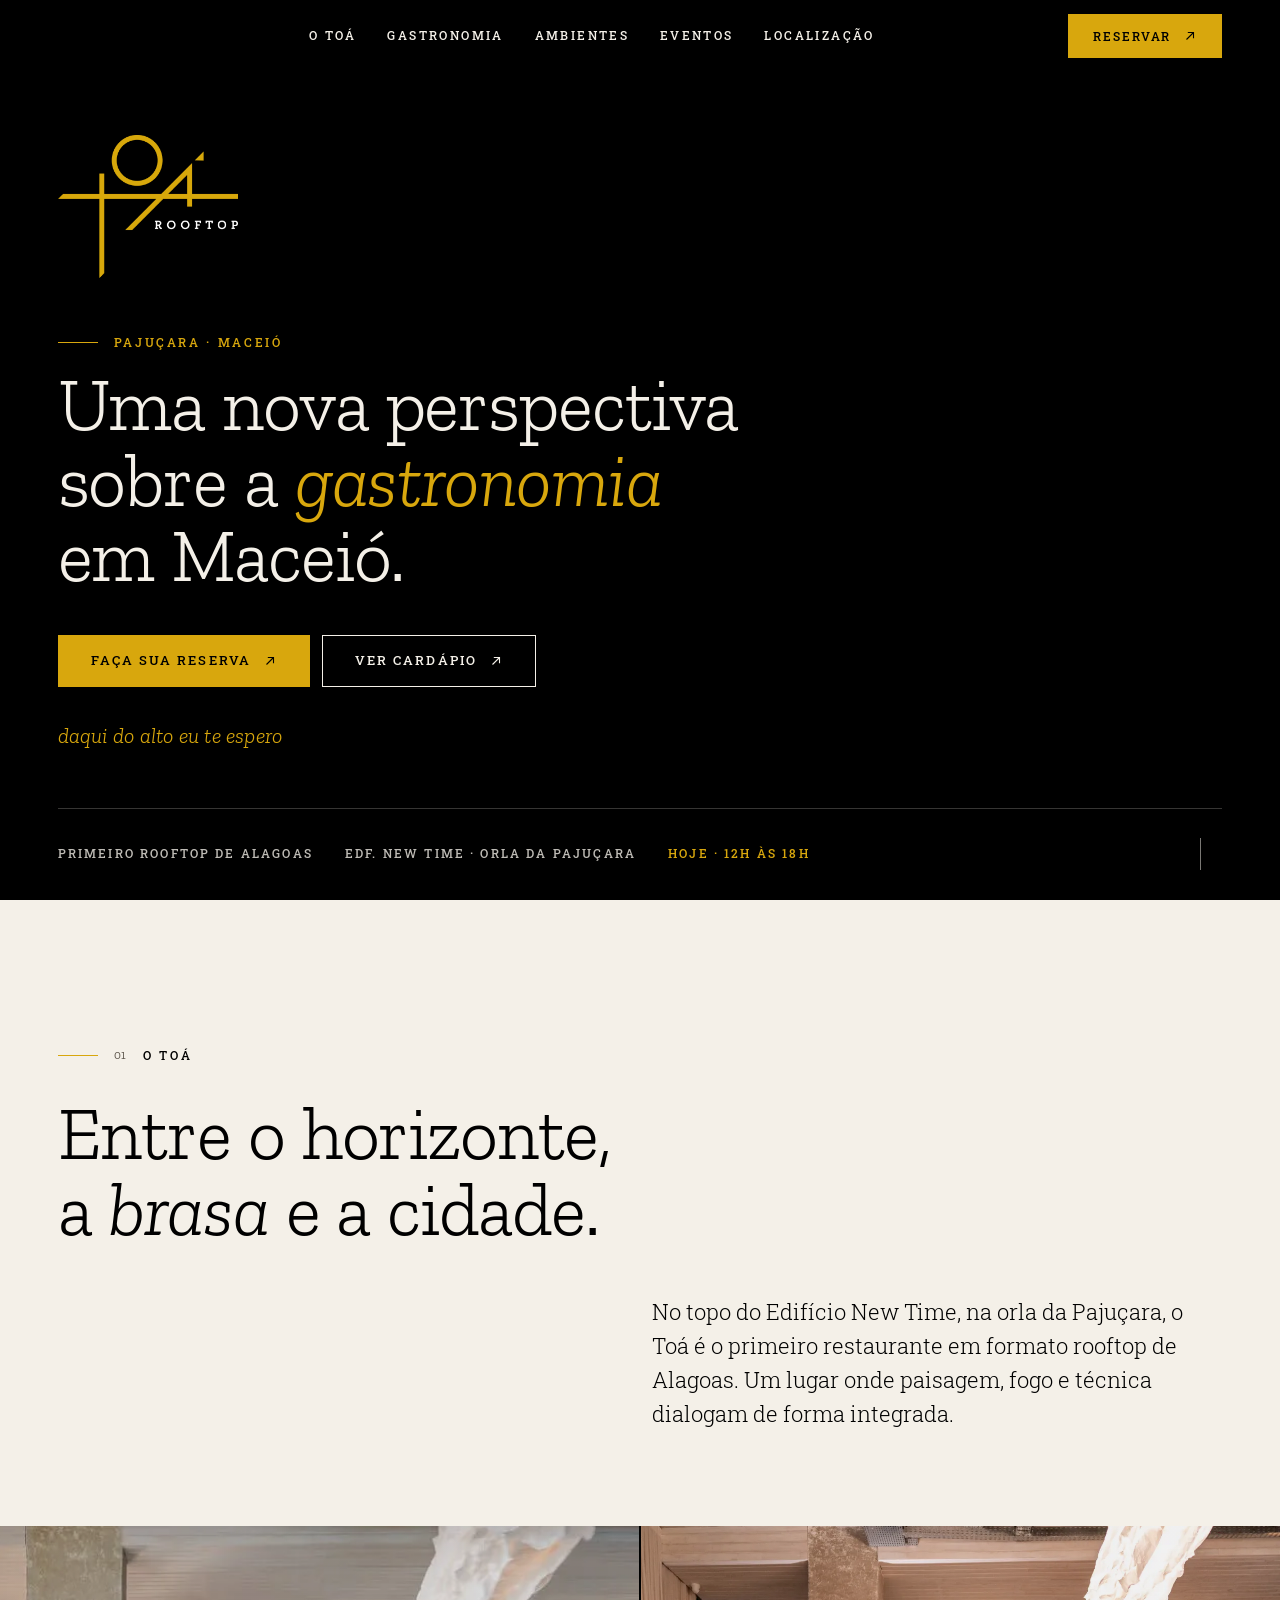
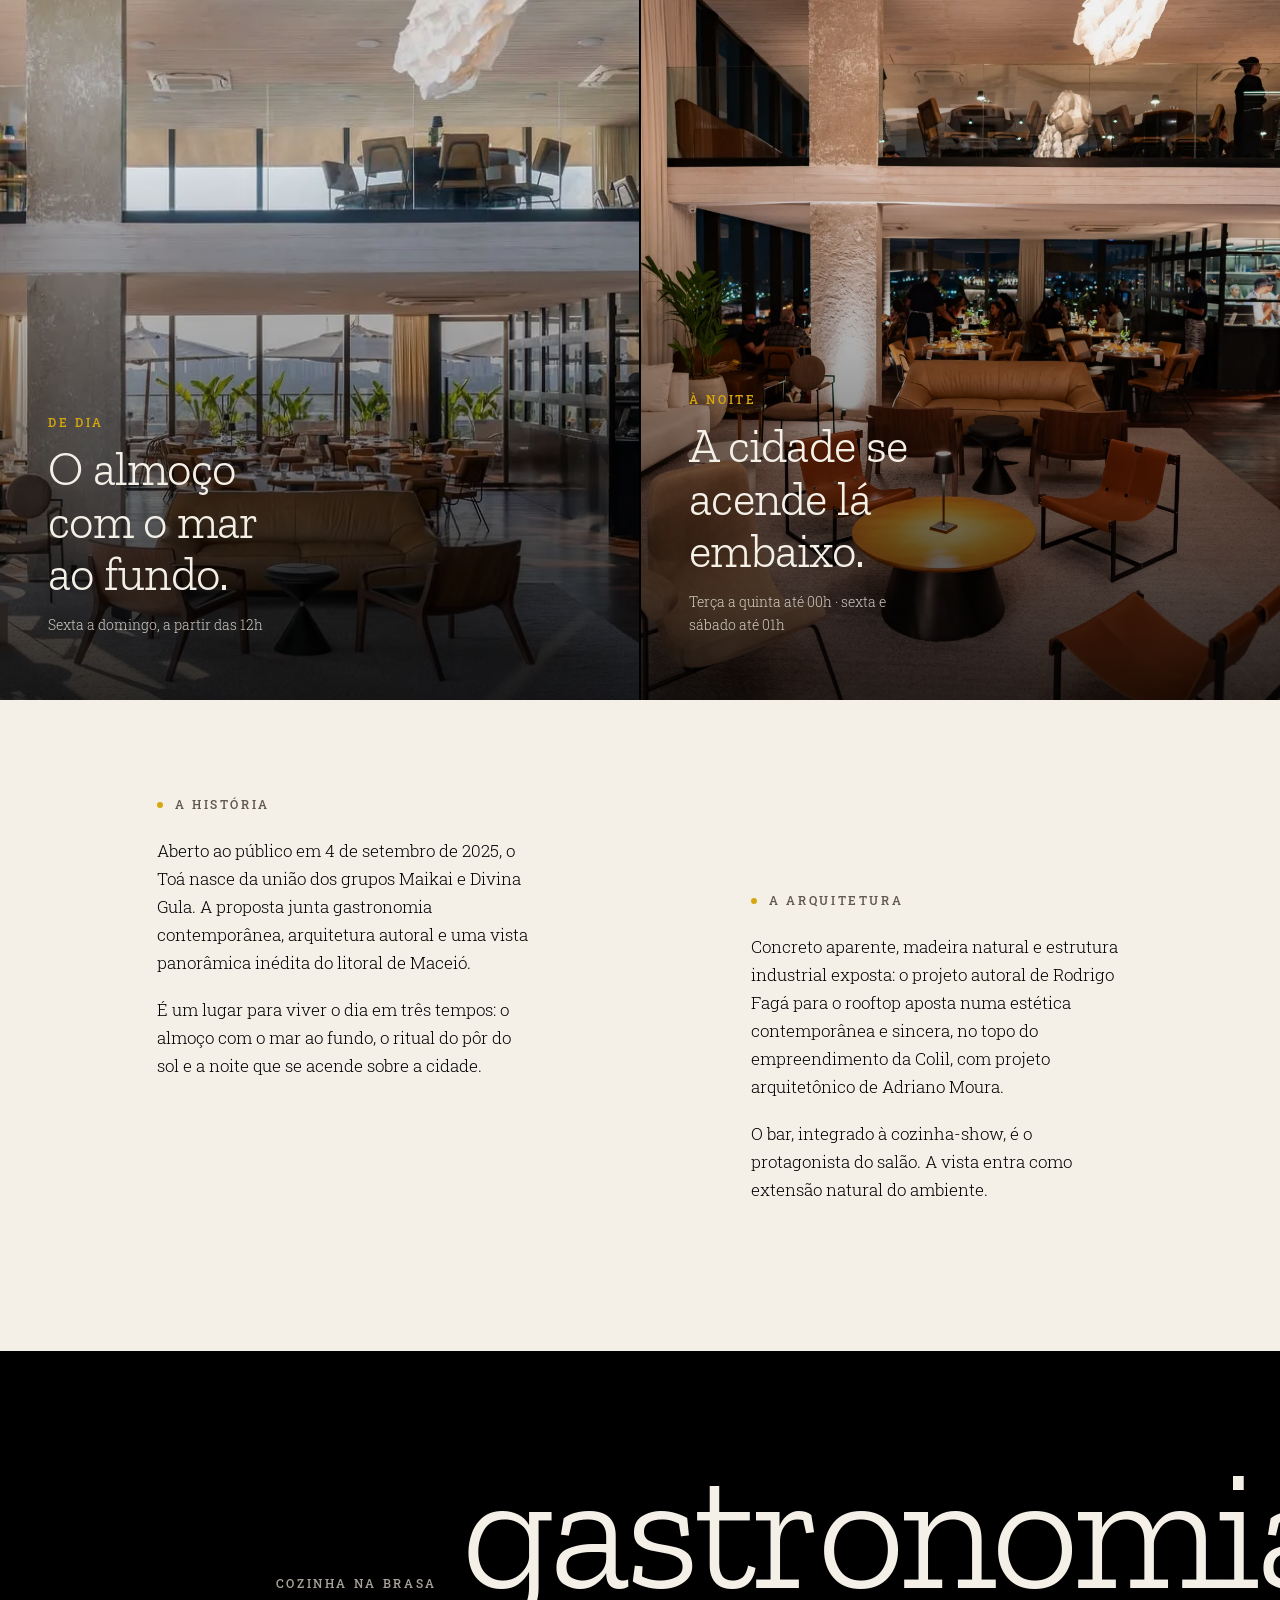
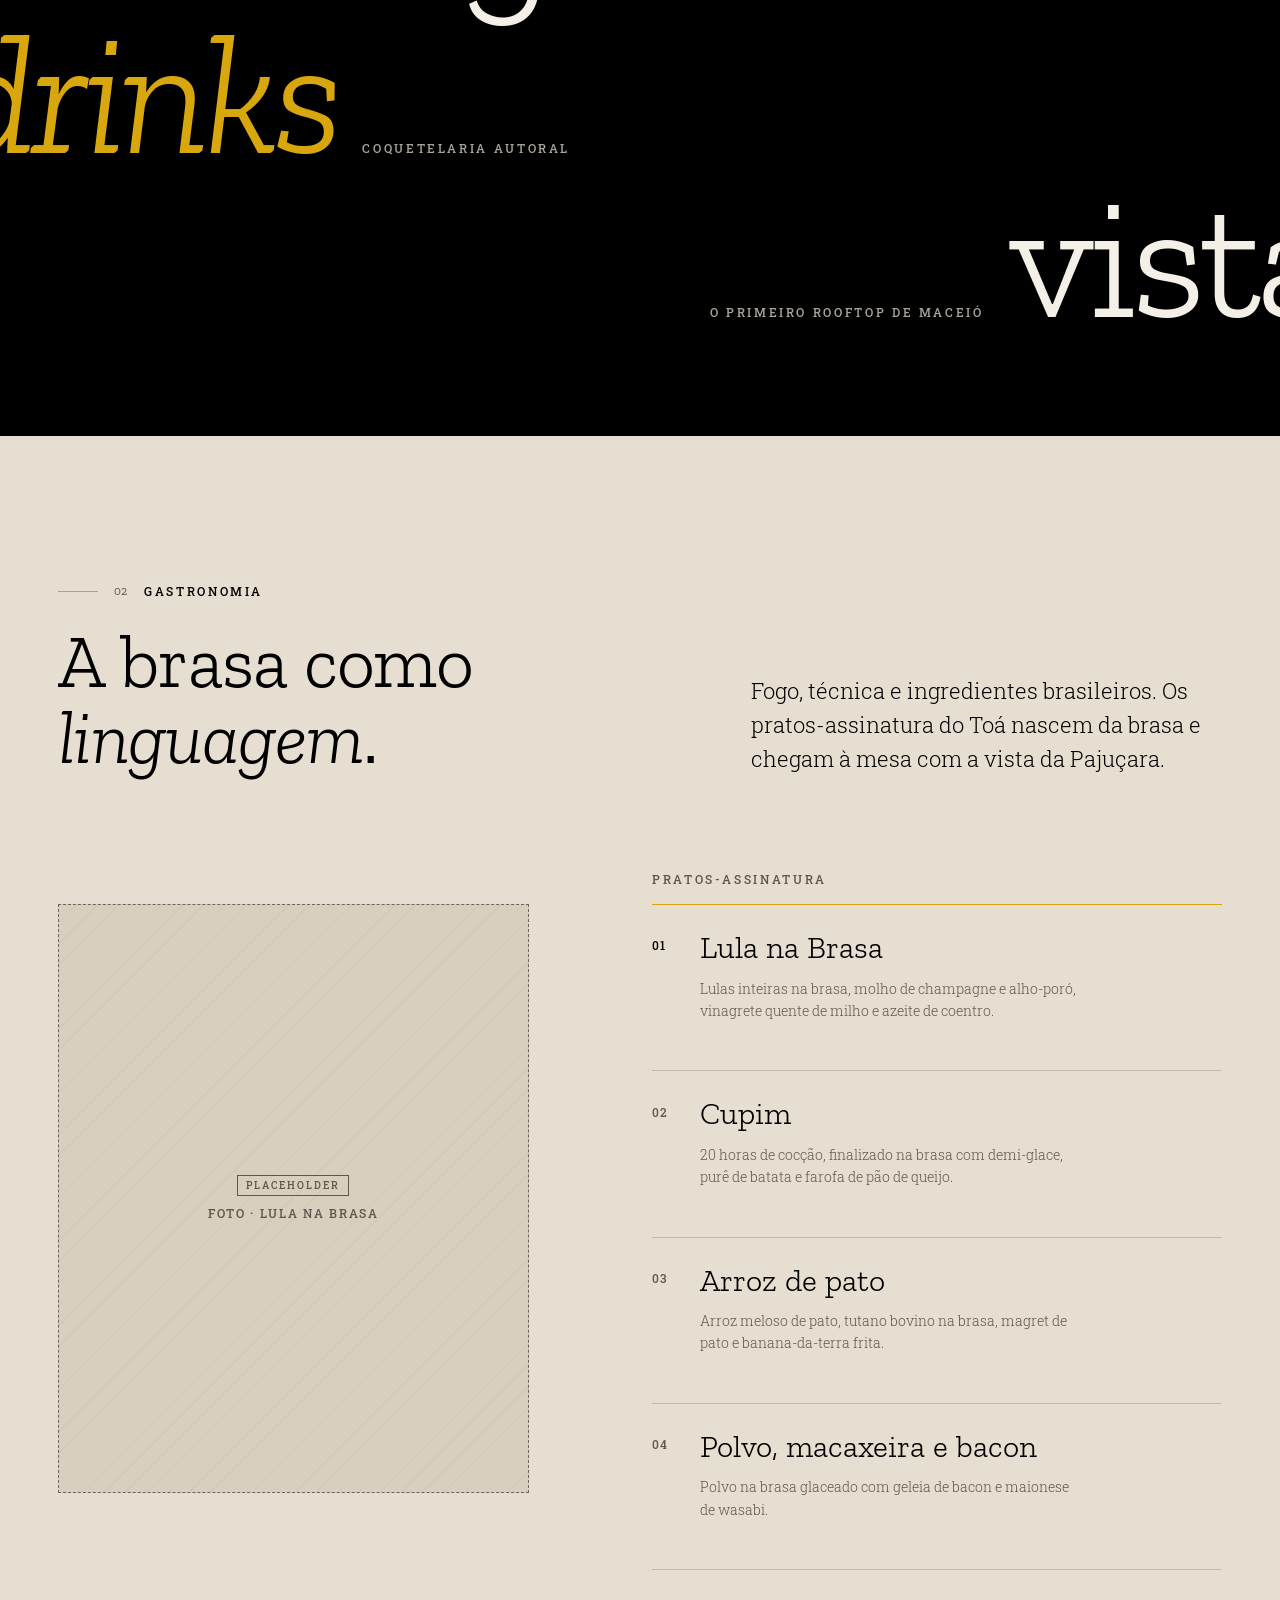
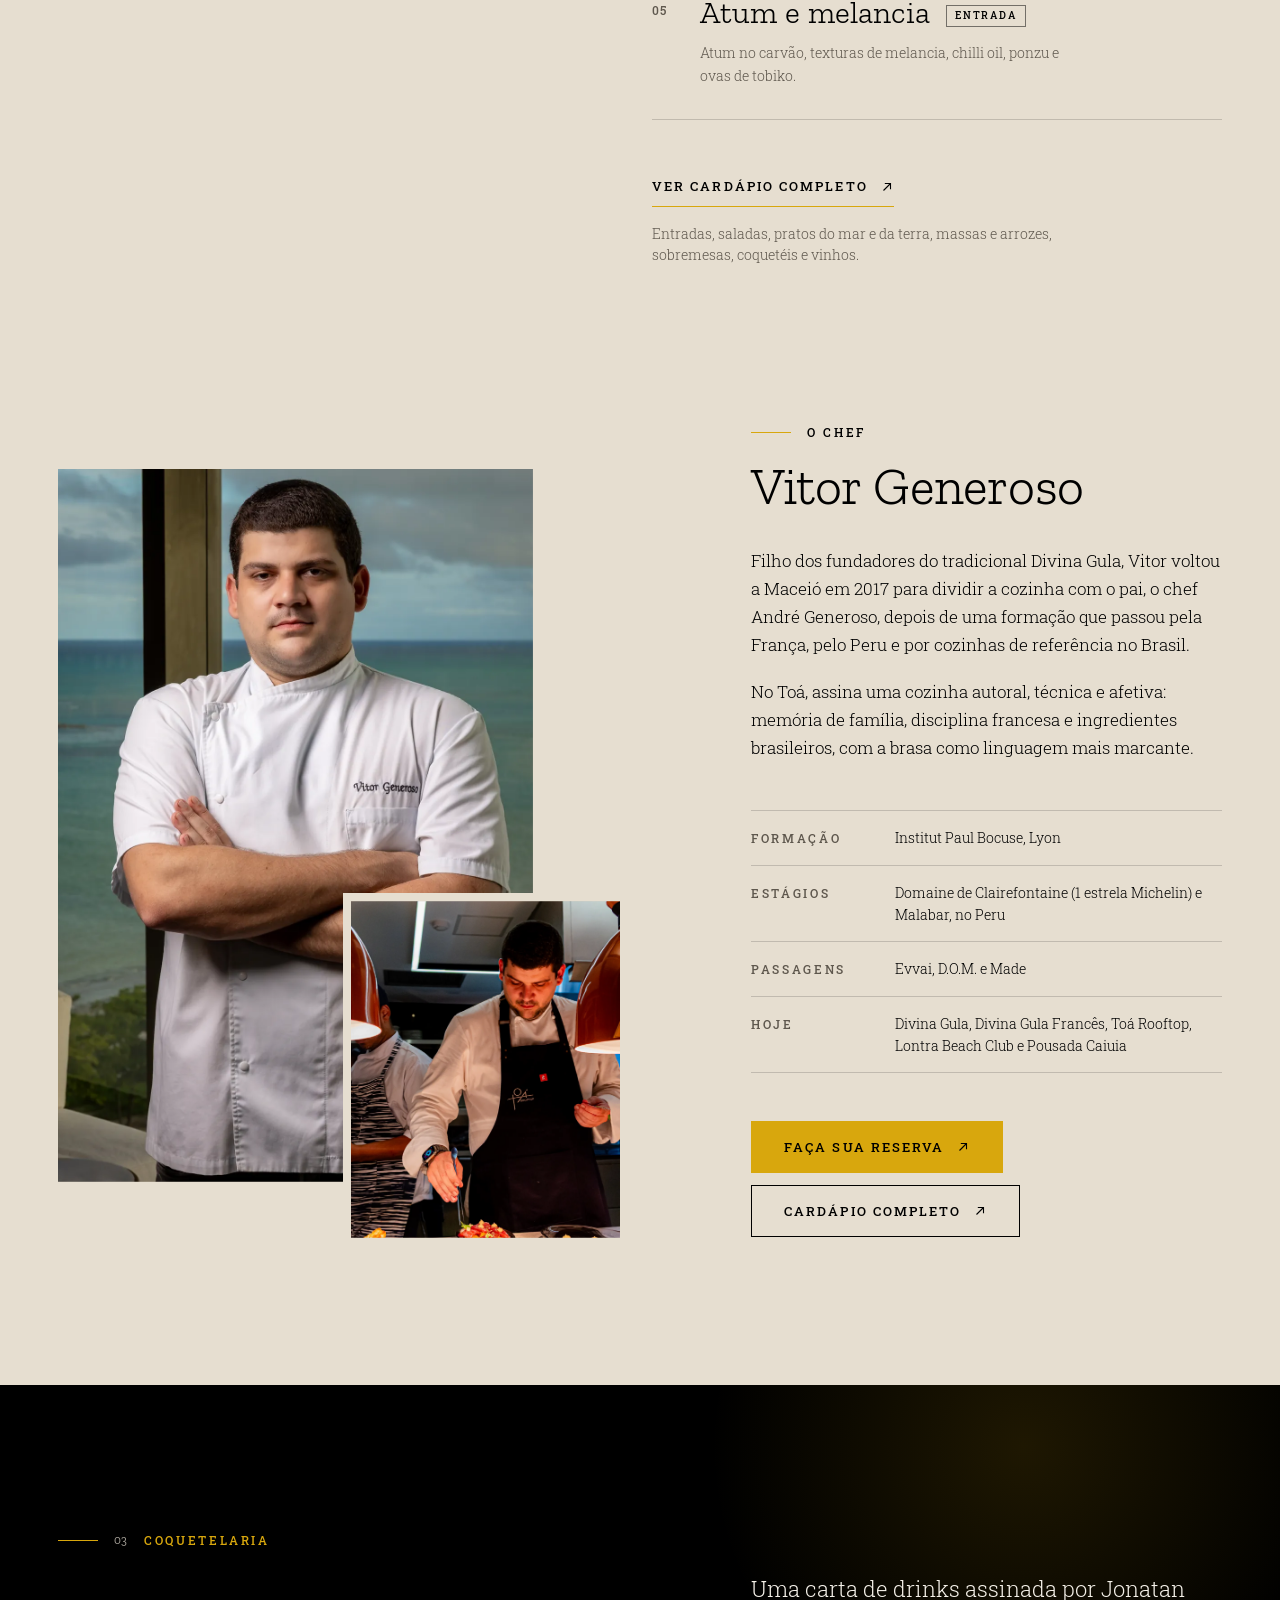
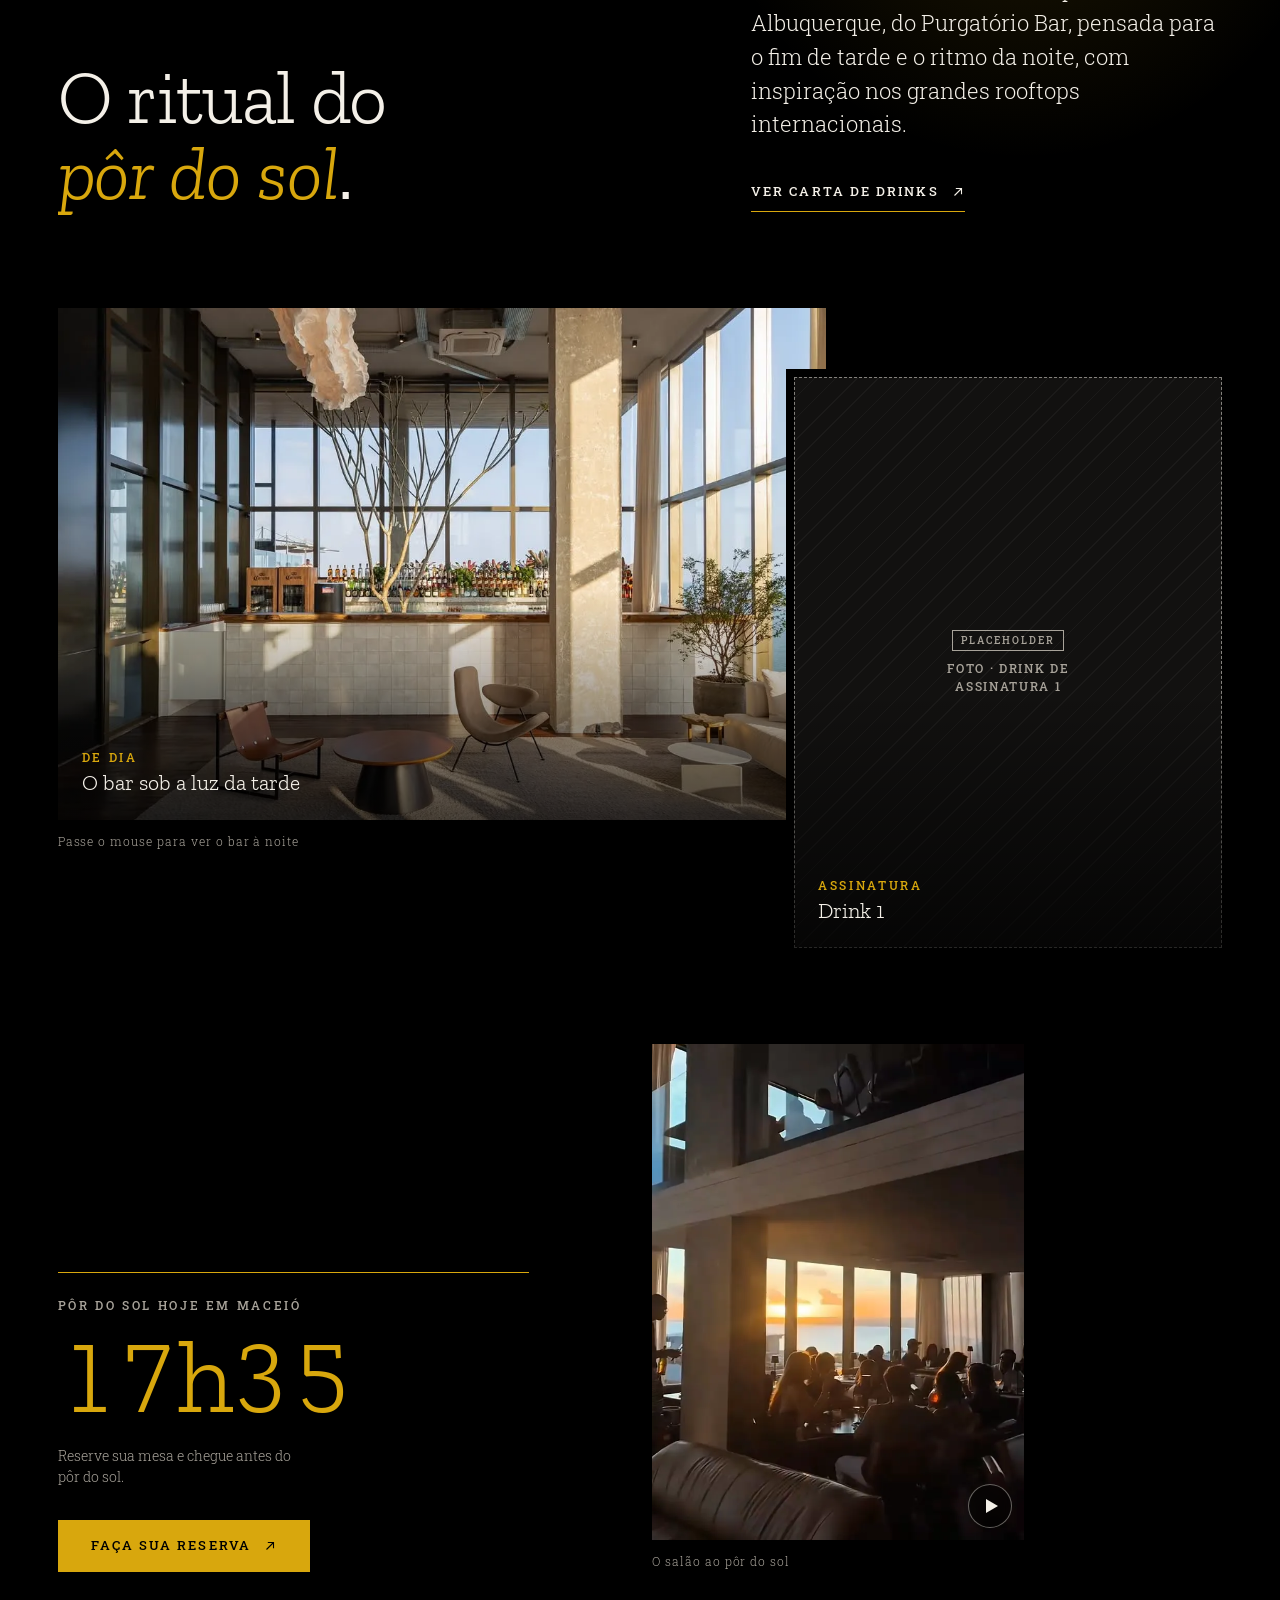
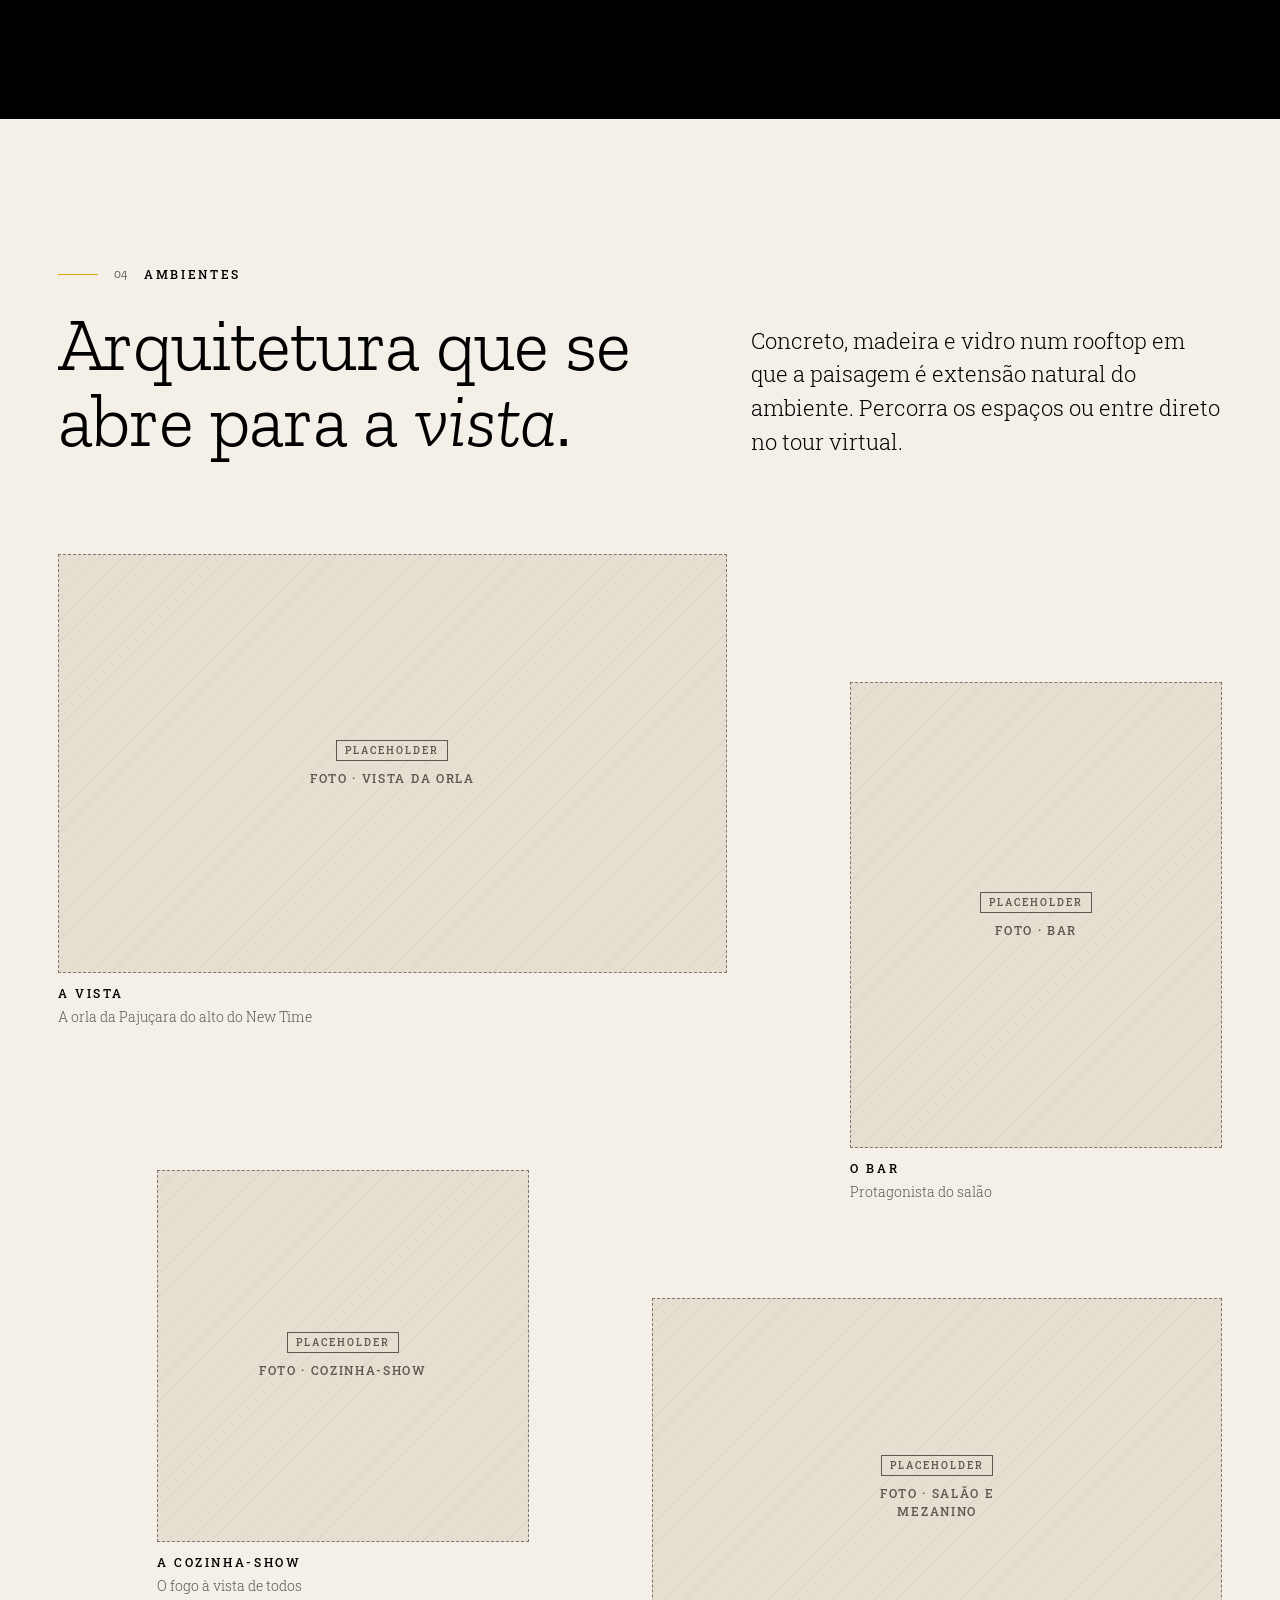
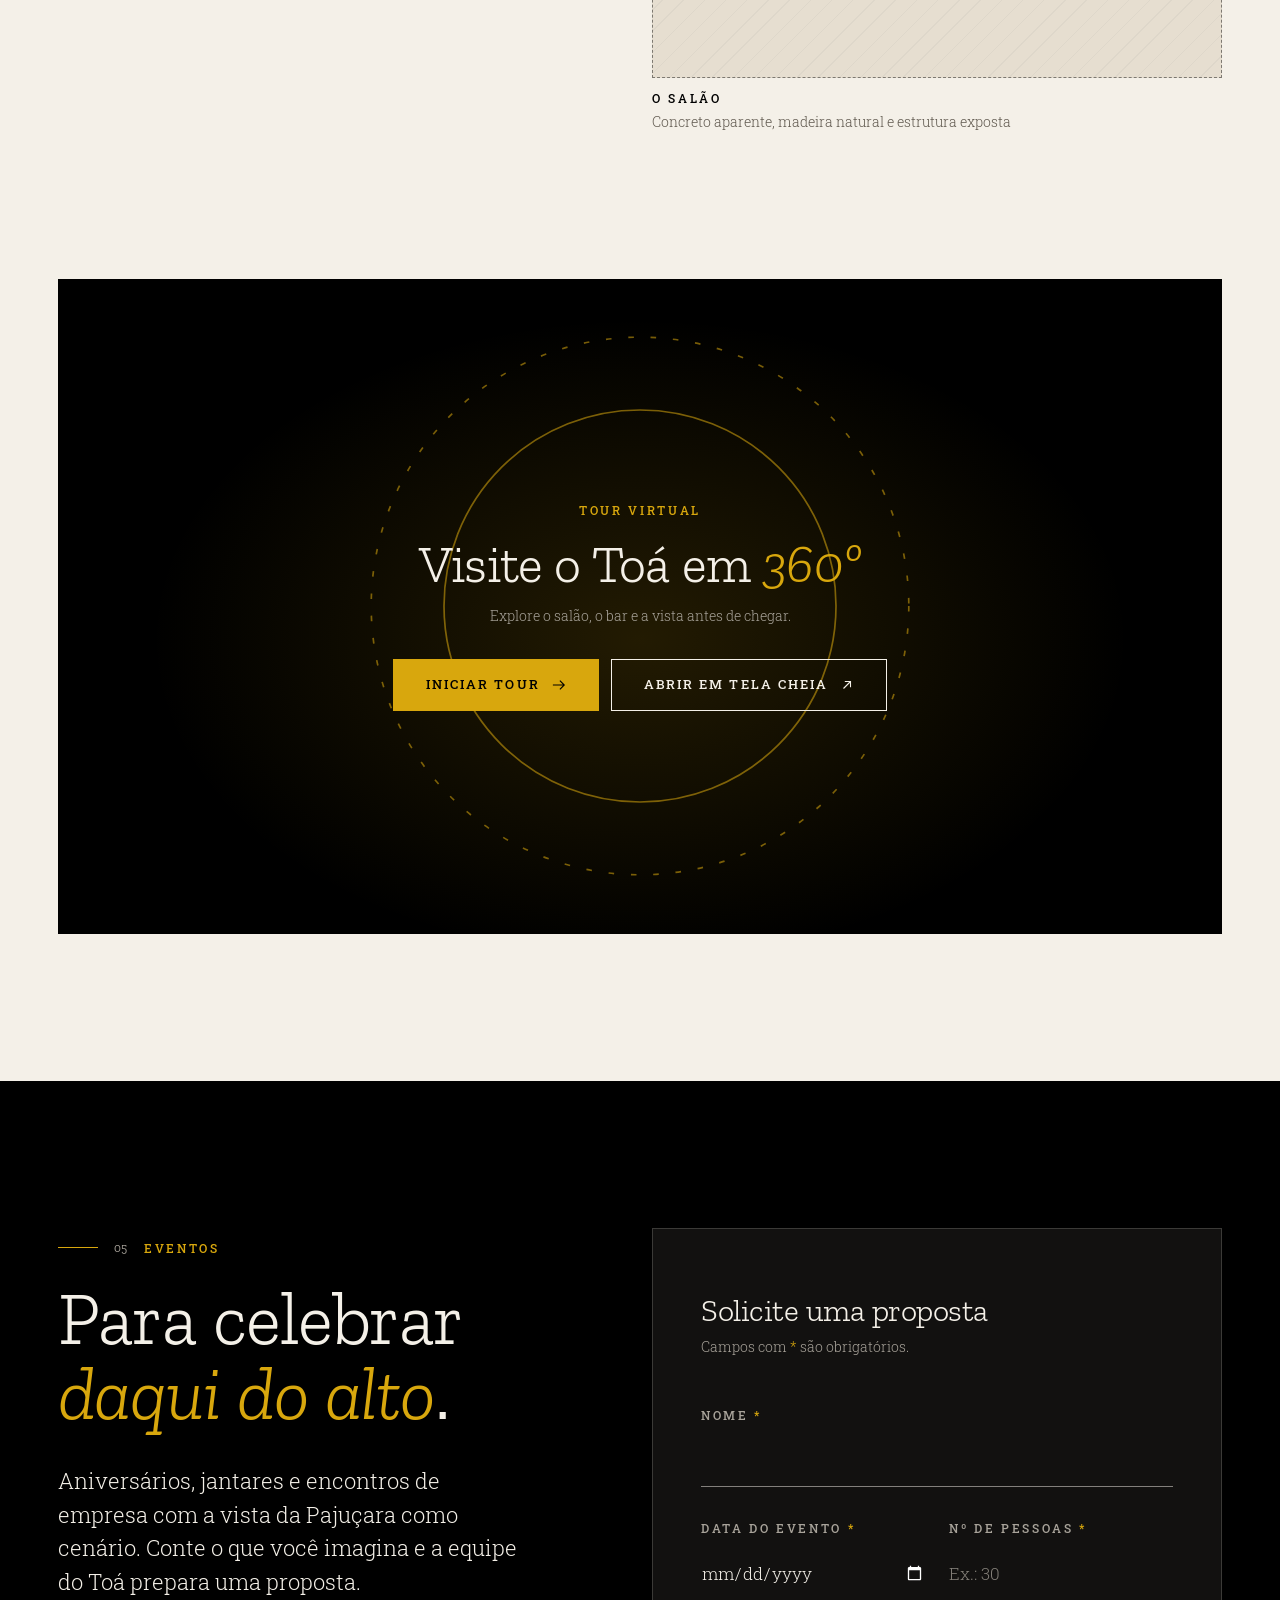
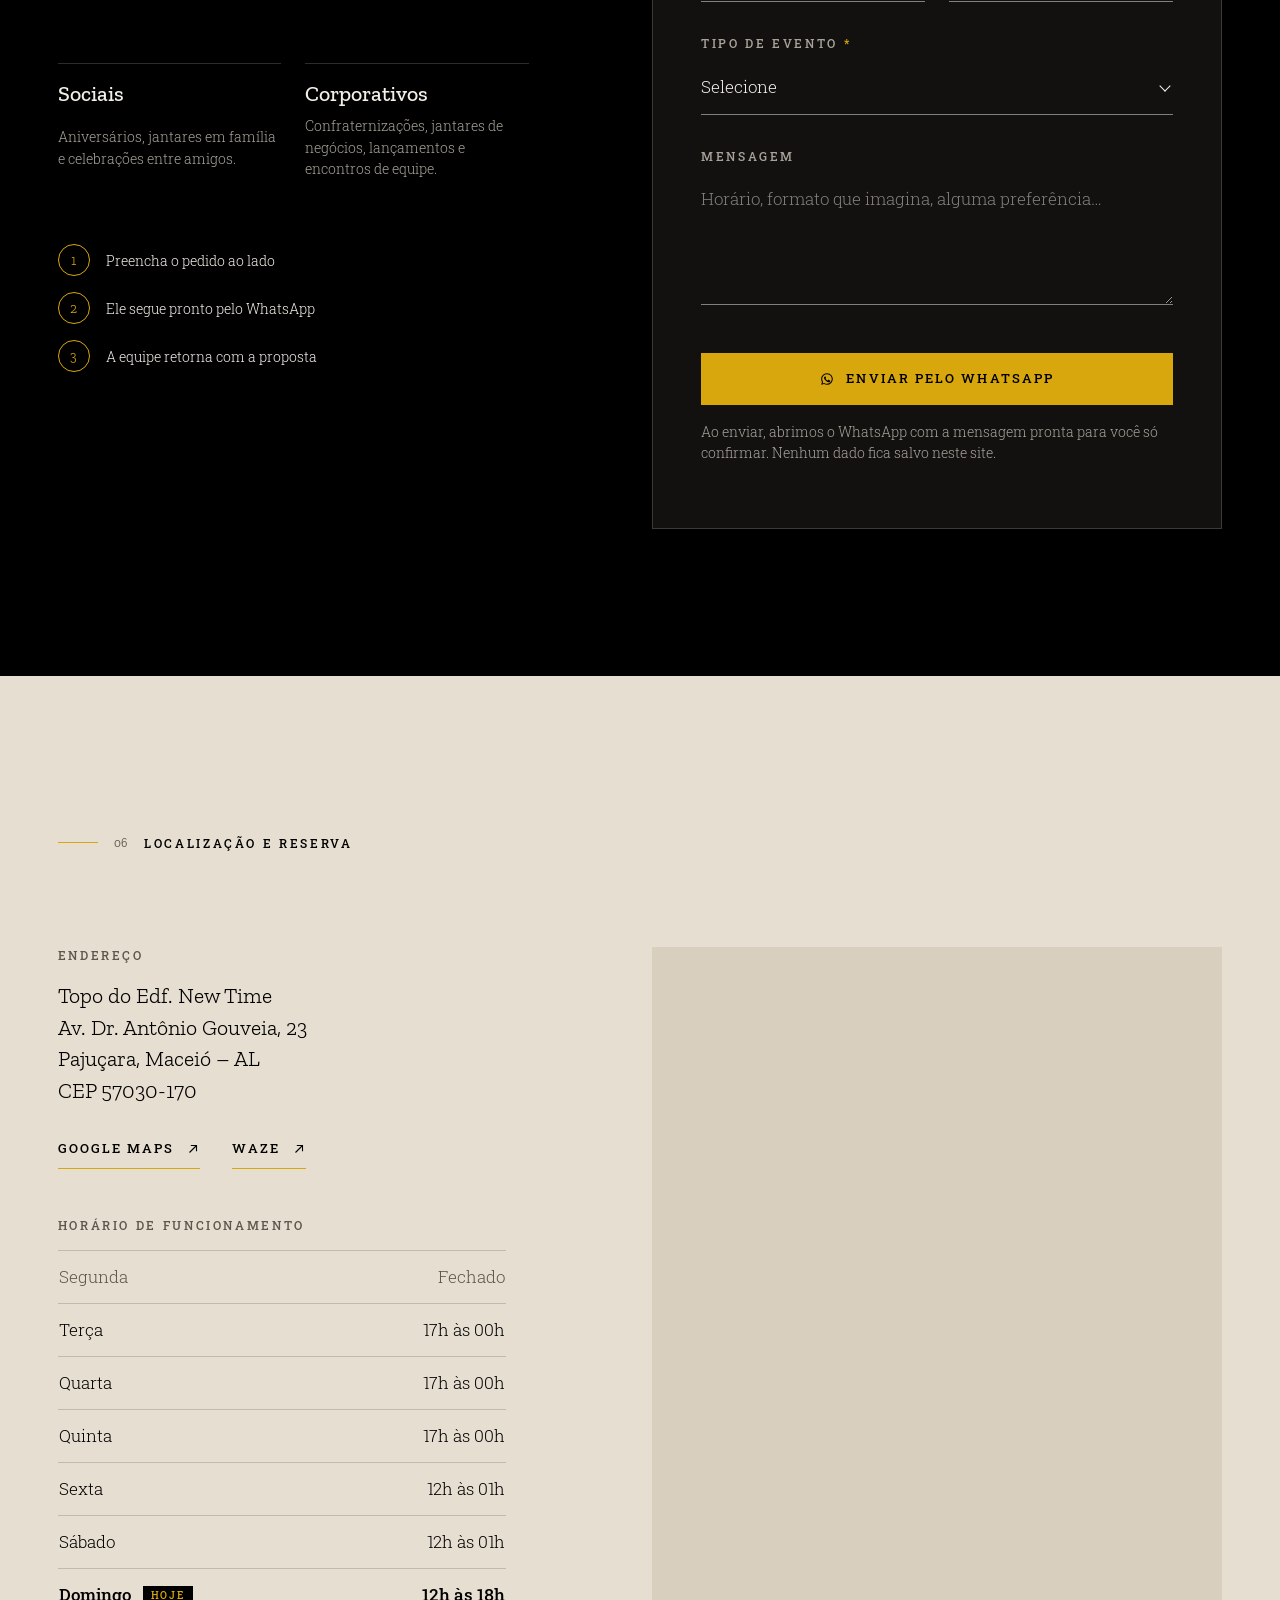
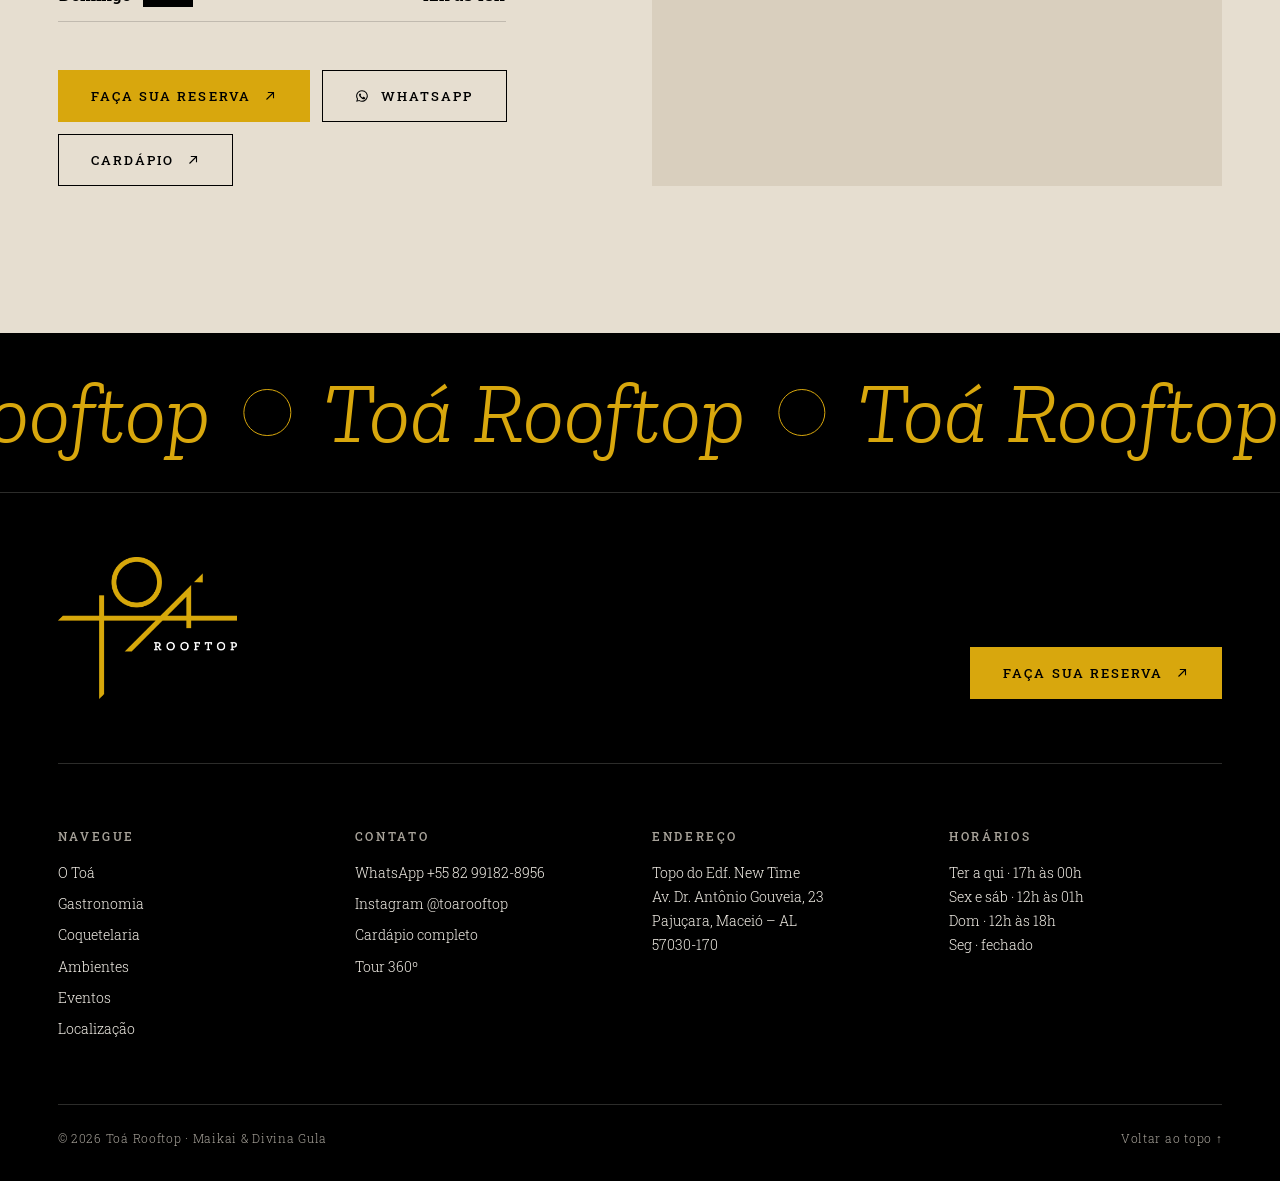
==== commit 696732ab: "Atualiza prévia (07/11/2026 15:23)" ====
--- a/index.html
+++ b/index.html
@@ -80,7 +80,7 @@
   <link rel="preconnect" href="https://fonts.googleapis.com">
   <link rel="preconnect" href="https://fonts.gstatic.com" crossorigin>
   <link href="https://fonts.googleapis.com/css2?family=Roboto+Slab:wght@300..500&family=Zilla+Slab:ital,wght@0,300;0,400;0,500;1,300;1,400&display=swap" rel="stylesheet">
-  <link rel="stylesheet" href="assets/css/site.min.css?v=c96ddcf3">
+  <link rel="stylesheet" href="assets/css/site.min.css?v=76874e24">
 </head>
 <body class="page">
   <svg width="0" height="0" style="position:absolute" aria-hidden="true" focusable="false">
@@ -223,38 +223,12 @@
             </div>
           </div>
         </div>
-        <dl class="facts" data-reveal>
-          <div class="facts__item">
-            <dt class="t-caps">Abertura</dt>
-            <dd class="t-number facts__value">04.09.2025</dd>
-          </div>
-          <div class="facts__item">
-            <dt class="t-caps">Onde</dt>
-            <dd class="facts__value">Topo do Edf. New Time, orla da Pajuçara</dd>
-          </div>
-          <div class="facts__item">
-            <dt class="t-caps">Grupos</dt>
-            <dd class="facts__value">Maikai &amp; Divina Gula</dd>
-          </div>
-          <div class="facts__item">
-            <dt class="t-caps">Projeto do rooftop</dt>
-            <dd class="facts__value">Rodrigo Fagá</dd>
-          </div>
-          <div class="facts__item">
-            <dt class="t-caps">Arquitetura do edifício</dt>
-            <dd class="facts__value">Adriano Moura · Colil</dd>
-          </div>
-          <div class="facts__item">
-            <dt class="t-caps">Uniformes</dt>
-            <dd class="facts__value">Lavini, por Márcia Lavini</dd>
-          </div>
-        </dl>
       </div>
     </section>
     <div class="kinetic theme-dark" data-kinetic aria-hidden="true">
-      <p class="kinetic__line kinetic__line--r" style="--dir: 1"><span class="kinetic__cap">a orla da Pajuçara</span><span>horizonte</span></p>
-      <p class="kinetic__line kinetic__line--l" style="--dir: -1"><span class="t-em">brasa</span><span class="kinetic__cap">o fogo que conduz a cozinha</span></p>
-      <p class="kinetic__line kinetic__line--r" style="--dir: 1"><span class="kinetic__cap">Maceió lá embaixo</span><span>cidade</span></p>
+      <p class="kinetic__line kinetic__line--r" style="--dir: 1"><span class="kinetic__cap">cozinha na brasa</span><span>gastronomia</span></p>
+      <p class="kinetic__line kinetic__line--l" style="--dir: -1"><span class="t-em">drinks</span><span class="kinetic__cap">coquetelaria autoral</span></p>
+      <p class="kinetic__line kinetic__line--r" style="--dir: 1"><span class="kinetic__cap">o primeiro rooftop de Maceió</span><span>vista</span></p>
     </div>
     <section class="section theme-sand gastro" id="gastronomia" aria-labelledby="gastro-title">
       <div class="container">
@@ -278,7 +252,6 @@
                 <span class="dish__num">01</span>
                 <div class="dish__row">
                   <h3 class="dish__name">Lula na Brasa</h3>
-                  <p class="dish__price"><span class="dish__currency">R$</span> 122</p>
                 </div>
                 <p class="dish__desc">Lulas inteiras na brasa, molho de champagne e alho-poró, vinagrete quente de milho e azeite de coentro.</p>
               </div>
@@ -291,7 +264,6 @@
                 <span class="dish__num">02</span>
                 <div class="dish__row">
                   <h3 class="dish__name">Cupim</h3>
-                  <p class="dish__price"><span class="dish__currency">R$</span> 138</p>
                 </div>
                 <p class="dish__desc">20 horas de cocção, finalizado na brasa com demi-glace, purê de batata e farofa de pão de queijo.</p>
               </div>
@@ -304,7 +276,6 @@
                 <span class="dish__num">03</span>
                 <div class="dish__row">
                   <h3 class="dish__name">Arroz de pato</h3>
-                  <p class="dish__price"><span class="dish__currency">R$</span> 168</p>
                 </div>
                 <p class="dish__desc">Arroz meloso de pato, tutano bovino na brasa, magret de pato e banana-da-terra frita.</p>
               </div>
@@ -317,7 +288,6 @@
                 <span class="dish__num">04</span>
                 <div class="dish__row">
                   <h3 class="dish__name">Polvo, macaxeira e bacon</h3>
-                  <p class="dish__price"><span class="dish__currency">R$</span> 165</p>
                 </div>
                 <p class="dish__desc">Polvo na brasa glaceado com geleia de bacon e maionese de wasabi.</p>
               </div>
@@ -330,7 +300,6 @@
                 <span class="dish__num">05</span>
                 <div class="dish__row">
                   <h3 class="dish__name">Atum e melancia <span class="dish__tag">Entrada</span></h3>
-                  <p class="dish__price"><span class="dish__currency">R$</span> 68</p>
                 </div>
                 <p class="dish__desc">Atum no carvão, texturas de melancia, chilli oil, ponzu e ovas de tobiko.</p>
               </div>
@@ -341,7 +310,7 @@
                href="https://menu.getin.app/pt-br/jkv32ZP2/menus/oPMlnGkG" target="_blank" rel="noopener">
               Ver cardápio completo <svg class="btn__icon btn__icon--external" aria-hidden="true"><use href="#i-external"/></svg>
             </a>
-            <p class="t-small t-muted">Entradas, saladas, pratos do mar e da terra, massas e arrozes, sobremesas, coquetéis e vinhos. Valores em reais, sujeitos a alteração.</p>
+            <p class="t-small t-muted">Entradas, saladas, pratos do mar e da terra, massas e arrozes, sobremesas, coquetéis e vinhos.</p>
           </div>
         </div>
         <div class="chef">
@@ -604,9 +573,7 @@
       <div class="container">
         <header class="visit__head">
           <p class="eyebrow" data-reveal><span class="eyebrow__num">06</span> Localização e reserva</p>
-          <h2 class="t-h1 visit__title" id="visit-title" data-split style="--split-delay: 100ms">
-            Daqui do alto, <span class="t-em">eu te espero</span>.
-          </h2>
+          <h2 class="visually-hidden" id="visit-title">Localização e reserva</h2>
         </header>
         <div class="visit__grid">
           <div class="visit__info">
@@ -671,9 +638,9 @@
   <footer class="site-footer theme-dark">
     <div class="marquee" data-marquee aria-hidden="true">
       <div class="marquee__track">
-        <span class="marquee__item">daqui do alto eu te espero</span><span class="marquee__sep"></span>
-        <span class="marquee__item">daqui do alto eu te espero</span><span class="marquee__sep"></span>
-        <span class="marquee__item">daqui do alto eu te espero</span><span class="marquee__sep"></span>
+        <span class="marquee__item">Toá Rooftop</span><span class="marquee__sep"></span>
+        <span class="marquee__item">Toá Rooftop</span><span class="marquee__sep"></span>
+        <span class="marquee__item">Toá Rooftop</span><span class="marquee__sep"></span>
       </div>
     </div>
     <div class="container">
--- a/assets/css/site.min.css
+++ b/assets/css/site.min.css
@@ -1 +1 @@
-*,*::before,*::after{box-sizing:border-box}*{margin:0}html{-webkit-text-size-adjust:100%;text-size-adjust:100%}body{min-height:100vh;-webkit-font-smoothing:antialiased;-moz-osx-font-smoothing:grayscale;text-rendering:optimizeLegibility}img,picture,video,canvas,svg,iframe{display:block;max-width:100%}img,video{height:auto}input,button,textarea,select{font:inherit;color:inherit}button{background:none;border:0;padding:0;cursor:pointer}a{color:inherit}p,h1,h2,h3,h4,h5,h6{overflow-wrap:break-word}h1,h2,h3,h4,h5,h6{font-weight:inherit;font-size:inherit}:where(ul,ol)[role="list"]{list-style:none;padding:0}table{border-collapse:collapse}[hidden]{display:none !important}:root{--color-black:#000000;--color-gold:#D8A70D;--color-paper:#F4F0E8;--color-sand:#E6DED0;--color-stone:#5E574D;--color-graphite:#121110;--color-ash:#A8A39A;--color-error-on-light:#A12A1C;--color-error-on-dark:#F0A99F;--font-display:"Zilla Slab","Roboto Slab",Georgia,serif;--font-body:"Roboto Slab",Georgia,"Times New Roman",serif;--fw-light:300;--fw-regular:400;--fw-medium:500;--fs-display:clamp(3rem,1.4rem + 6.4vw,7.5rem);--fs-h1:clamp(2.5rem,1.6rem + 3.8vw,5rem);--fs-h2:clamp(2rem,1.45rem + 2.3vw,3.5rem);--fs-h3:clamp(1.5rem,1.3rem + 0.85vw,2rem);--fs-h4:clamp(1.1875rem,1.12rem + 0.3vw,1.375rem);--fs-lead:clamp(1.125rem,1.04rem + 0.4vw,1.375rem);--fs-body:clamp(1rem,0.97rem + 0.12vw,1.0625rem);--fs-small:0.875rem;--fs-micro:0.75rem;--lh-tight:1.02;--lh-heading:1.1;--lh-body:1.65;--tracking-tight:-0.015em;--tracking-caps:0.22em;--tracking-button:0.16em;--measure:62ch;--space-1:0.25rem;--space-2:0.5rem;--space-3:0.75rem;--space-4:1rem;--space-5:1.5rem;--space-6:2rem;--space-7:3rem;--space-8:4rem;--space-9:6rem;--space-10:8rem;--section-y:clamp(5rem,2.8rem + 8vw,10rem);--gutter:clamp(1.25rem,0.4rem + 4vw,4rem);--container:1320px;--container-narrow:780px;--radius:0;--border-hair:1px;--ease-out:cubic-bezier(0.22,1,0.36,1);--ease-in-out:cubic-bezier(0.65,0,0.35,1);--dur-fast:200ms;--dur-base:450ms;--dur-slow:1000ms;--z-header:50;--z-mobile-bar:60;--z-overlay:100;--header-h:72px;--mobile-bar-h:72px}:root,.theme-light{--bg:var(--color-paper);--fg:var(--color-black);--fg-muted:var(--color-stone);--line:rgba(0,0,0,0.14);--line-strong:rgba(0,0,0,0.45);--accent:var(--color-gold);--accent-text:var(--color-black);--error:var(--color-error-on-light);--placeholder-bg:var(--color-sand);--placeholder-fg:var(--color-stone)}.theme-sand{--bg:var(--color-sand);--fg:var(--color-black);--fg-muted:var(--color-stone);--line:rgba(0,0,0,0.16);--line-strong:rgba(0,0,0,0.5);--accent:var(--color-gold);--accent-text:var(--color-black);--error:var(--color-error-on-light);--placeholder-bg:#D9CFBE;--placeholder-fg:var(--color-stone)}.theme-dark{--bg:var(--color-black);--fg:var(--color-paper);--fg-muted:var(--color-ash);--line:rgba(244,240,232,0.18);--line-strong:rgba(244,240,232,0.5);--accent:var(--color-gold);--accent-text:var(--color-gold);--error:var(--color-error-on-dark);--placeholder-bg:var(--color-graphite);--placeholder-fg:var(--color-ash)}html{scroll-behavior:smooth;scroll-padding-top:var(--header-h)}body{background:var(--color-paper);color:var(--color-black);font-family:var(--font-body);font-size:var(--fs-body);font-weight:var(--fw-light);line-height:var(--lh-body)}::selection{background:var(--color-gold);color:var(--color-black)}.theme-light,.theme-sand,.theme-dark{background-color:var(--bg);color:var(--fg)}.t-display,.t-h1,.t-h2,.t-h3{font-family:var(--font-display);font-weight:var(--fw-light);letter-spacing:var(--tracking-tight);text-wrap:balance}.t-display{font-size:var(--fs-display);line-height:var(--lh-tight)}.t-h1{font-size:var(--fs-h1);line-height:var(--lh-tight)}.t-h2{font-size:var(--fs-h2);line-height:var(--lh-heading)}.t-h3{font-size:var(--fs-h3);line-height:var(--lh-heading)}.t-h4{font-family:var(--font-display);font-weight:var(--fw-medium);font-size:var(--fs-h4);line-height:1.25}.t-em{font-style:italic;color:var(--accent-text)}.t-lead{font-size:var(--fs-lead);line-height:1.55;font-weight:var(--fw-light);max-width:var(--measure)}.t-body{max-width:var(--measure)}.t-body>* + *{margin-top:1.1em}.t-small{font-size:var(--fs-small);line-height:1.55}.t-muted{color:var(--fg-muted)}.t-caps{font-family:var(--font-body);font-size:var(--fs-micro);font-weight:var(--fw-medium);letter-spacing:var(--tracking-caps);text-transform:uppercase;line-height:1.4}.t-number{font-family:var(--font-display);font-weight:var(--fw-light);font-variant-numeric:lining-nums tabular-nums}.t-tagline{font-family:var(--font-display);font-style:italic;font-weight:var(--fw-light);font-size:var(--fs-h3);letter-spacing:0.01em;text-transform:lowercase}.container{width:100%;max-width:calc(var(--container) + var(--gutter) * 2);margin-inline:auto;padding-inline:var(--gutter)}.container--narrow{max-width:calc(var(--container-narrow) + var(--gutter) * 2)}.section{position:relative;padding-block:var(--section-y)}.grid-12{display:grid;grid-template-columns:repeat(4,minmax(0,1fr));column-gap:var(--space-4);row-gap:var(--space-7)}@media (min-width:768px){.grid-12{grid-template-columns:repeat(12,minmax(0,1fr));column-gap:var(--space-5)}}.stack>* + *{margin-top:var(--stack-gap,var(--space-5))}.rule{border:0;border-top:var(--border-hair) solid var(--line)}.visually-hidden{position:absolute !important;width:1px;height:1px;padding:0;margin:-1px;overflow:hidden;clip:rect(0 0 0 0);white-space:nowrap;border:0}.skip-link{position:absolute;top:var(--space-3);left:var(--space-3);z-index:var(--z-overlay);padding:var(--space-3) var(--space-5);background:var(--color-gold);color:var(--color-black);font-weight:var(--fw-medium);text-decoration:none;transform:translateY(-200%);transition:transform var(--dur-fast) var(--ease-out)}.skip-link:focus{transform:translateY(0)}:focus-visible{outline:2px solid var(--color-gold);outline-offset:3px}.theme-light :focus-visible,.theme-sand :focus-visible{outline-color:var(--color-black)}.js [data-reveal]{opacity:0;transform:translate3d(0,28px,0);transition:opacity var(--dur-slow) var(--ease-out),transform var(--dur-slow) var(--ease-out);transition-delay:var(--reveal-delay,0ms)}.js [data-reveal="fade"]{transform:none}.js [data-reveal].is-visible{opacity:1;transform:none}.js [data-reveal="mask"]{opacity:1;transform:none}.js [data-reveal="mask"]>*{clip-path:inset(100% 0 0 0);transform:scale(1.08);transition:clip-path 1.2s var(--ease-out),transform 1.6s var(--ease-out)}.js [data-reveal="mask"].is-visible>*{clip-path:inset(0 0 0 0);transform:none}@media (prefers-reduced-motion:reduce){html{scroll-behavior:auto}.js [data-reveal],.js [data-reveal="mask"]>*{opacity:1;transform:none;clip-path:none;transition:none}*,*::before,*::after{animation-duration:0.01ms !important;animation-iteration-count:1 !important;transition-duration:0.01ms !important}}.eyebrow{display:inline-flex;align-items:center;gap:var(--space-4);font-family:var(--font-body);font-size:var(--fs-micro);font-weight:var(--fw-medium);letter-spacing:var(--tracking-caps);text-transform:uppercase;line-height:1.4;color:var(--accent-text)}.eyebrow::before{content:"";width:2.5rem;height:1px;background:var(--accent);flex:none}.eyebrow__num{font-family:var(--font-display);font-weight:var(--fw-regular);letter-spacing:0.06em;color:var(--fg-muted)}.btn{--btn-bg:transparent;--btn-fg:var(--fg);--btn-border:var(--fg);--btn-hover-bg:var(--fg);--btn-hover-fg:var(--bg);--btn-hover-border:var(--fg);display:inline-flex;align-items:center;justify-content:center;gap:var(--space-3);min-height:52px;padding:0 var(--space-6);font-family:var(--font-body);font-size:0.8125rem;font-weight:var(--fw-medium);letter-spacing:var(--tracking-button);text-transform:uppercase;line-height:1;text-decoration:none;white-space:nowrap;background-color:var(--btn-bg);color:var(--btn-fg);border:var(--border-hair) solid var(--btn-border);border-radius:var(--radius);cursor:pointer;transition:background-color var(--dur-fast) var(--ease-out),color var(--dur-fast) var(--ease-out),border-color var(--dur-fast) var(--ease-out)}.btn:hover{background-color:var(--btn-hover-bg);color:var(--btn-hover-fg);border-color:var(--btn-hover-border)}.btn--primary{--btn-bg:var(--color-gold);--btn-fg:var(--color-black);--btn-border:var(--color-gold)}.btn--outline{}.btn--sm{min-height:44px;padding:0 var(--space-5);font-size:0.75rem}.btn--block{width:100%}.btn__icon{width:14px;height:14px;flex:none;transition:transform var(--dur-base) var(--ease-out)}.btn:hover .btn__icon--external{transform:translate(2px,-2px)}.btn:hover .btn__icon--arrow{transform:translateX(4px)}.btn-group{display:flex;flex-wrap:wrap;gap:var(--space-3)}.link{color:var(--fg);text-decoration:none;background-image:linear-gradient(var(--accent),var(--accent));background-repeat:no-repeat;background-position:0 100%;background-size:100% 1px;padding-bottom:0.15em;transition:background-size var(--dur-base) var(--ease-out)}.link:hover{background-size:100% 0.35em}.link-cta{display:inline-flex;align-items:center;gap:var(--space-3);padding-block:var(--space-2);font-size:0.8125rem;font-weight:var(--fw-medium);letter-spacing:var(--tracking-button);text-transform:uppercase;text-decoration:none;color:var(--fg);border-bottom:1px solid var(--accent)}.link-cta .btn__icon{transition:transform var(--dur-base) var(--ease-out)}.link-cta:hover .btn__icon--arrow{transform:translateX(4px)}.link-cta:hover .btn__icon--external{transform:translate(2px,-2px)}.form-grid{display:grid;gap:var(--space-6) var(--space-5)}@media (min-width:768px){.form-grid{grid-template-columns:repeat(2,minmax(0,1fr))}.form-grid .field--full{grid-column:1 / -1}}.field{display:grid;gap:var(--space-2)}.field__label{font-size:var(--fs-micro);font-weight:var(--fw-medium);letter-spacing:var(--tracking-caps);text-transform:uppercase;color:var(--fg-muted)}.field__label .req{color:var(--accent-text)}.field__input{width:100%;min-height:48px;padding:var(--space-3) 0;font-family:var(--font-body);font-size:1.0625rem;font-weight:var(--fw-light);color:var(--fg);background:transparent;border:0;border-bottom:var(--border-hair) solid var(--line-strong);border-radius:0;appearance:none;transition:border-color var(--dur-fast) var(--ease-out),box-shadow var(--dur-fast) var(--ease-out)}.field__input::placeholder{color:var(--fg-muted);opacity:0.75}.field__input:hover{border-bottom-color:var(--fg)}.field__input:focus{outline:none}.field__input:focus-visible{outline:none;border-bottom-color:var(--accent-text);box-shadow:0 1px 0 0 var(--accent-text)}textarea.field__input{min-height:7.5rem;resize:vertical;line-height:1.55}.field__select{position:relative}.field__select .field__input{padding-right:var(--space-6);cursor:pointer}.field__select::after{content:"";position:absolute;right:4px;top:50%;width:8px;height:8px;border-right:1px solid var(--fg);border-bottom:1px solid var(--fg);transform:translateY(-75%) rotate(45deg);pointer-events:none}.field__select option{color:#000;background:#fff}.theme-dark .field__input{color-scheme:dark}.field__hint,.field__error{font-size:var(--fs-small);line-height:1.45}.field__hint{color:var(--fg-muted)}.field__error{color:var(--error)}.field__error:empty{display:none}.field__input[aria-invalid="true"]{border-bottom-color:var(--error);box-shadow:0 1px 0 0 var(--error)}.media{position:relative;overflow:hidden;aspect-ratio:var(--ratio,4 / 5);background:var(--placeholder-bg)}.media>img,.media>picture>img,.media>video,.media__inner,.media__inner>img{width:100%;height:100%;object-fit:cover}.media__inner{overflow:hidden}@supports (animation-timeline:view()){@media (prefers-reduced-motion:no-preference){[data-parallax]{scale:1.14;animation:parallax-y linear both;animation-timeline:view()}@keyframes parallax-y{from{translate:0 -6%}to{translate:0 6%}}}}.caption{margin-top:var(--space-3);font-size:var(--fs-micro);letter-spacing:0.08em;color:var(--fg-muted)}.ph{position:relative;display:grid;place-items:center;aspect-ratio:var(--ratio,4 / 5);padding:var(--space-5);background-color:var(--placeholder-bg);background-image:repeating-linear-gradient( -45deg,transparent 0 14px,rgba(127,127,127,0.08) 14px 15px );border:1px dashed var(--line-strong);color:var(--placeholder-fg);text-align:center}.ph__label{display:grid;gap:var(--space-2);max-width:26ch;font-size:var(--fs-micro);font-weight:var(--fw-medium);letter-spacing:0.14em;text-transform:uppercase;line-height:1.5}.ph__label::before{content:"Placeholder";justify-self:center;padding:2px 8px;border:1px solid currentColor;font-size:0.625rem;letter-spacing:0.2em}.logo{display:block;height:var(--logo-h,46px);width:auto}.site-header{position:fixed;inset:0 0 auto;z-index:var(--z-header);height:var(--header-h);background-color:transparent;border-bottom:var(--border-hair) solid transparent;transition:background-color var(--dur-base) var(--ease-out),border-color var(--dur-base) var(--ease-out),transform var(--dur-base) var(--ease-out)}.site-header.is-solid{background-color:rgba(0,0,0,0.9);border-bottom-color:var(--line);-webkit-backdrop-filter:blur(12px);backdrop-filter:blur(12px)}.site-header.is-hidden{transform:translateY(-100%)}.site-header__inner{height:100%;display:flex;align-items:center;justify-content:space-between;gap:var(--space-5)}.site-logo{flex:none;display:block;transition:opacity var(--dur-base) var(--ease-out),visibility 0s}.site-logo img{height:46px;width:auto}.js .site-header:not(.is-solid) .site-logo{opacity:0;visibility:hidden;transition:opacity var(--dur-base) var(--ease-out),visibility 0s linear var(--dur-base)}.js.menu-open .site-header .site-logo{opacity:1;visibility:visible}.site-nav{display:none}.site-nav ul{display:flex;gap:clamp(1.25rem,2.4vw,2.5rem)}.site-nav a{position:relative;display:inline-block;padding-block:var(--space-2);font-size:var(--fs-micro);font-weight:var(--fw-medium);letter-spacing:0.2em;text-transform:uppercase;text-decoration:none;color:var(--fg)}.site-nav a::after{content:"";position:absolute;left:0;right:0;bottom:0;height:1px;background:var(--accent);transform:scaleX(0);transform-origin:right;transition:transform var(--dur-base) var(--ease-out)}.site-nav a:hover::after,.site-nav a[aria-current="true"]::after{transform:scaleX(1);transform-origin:left}.site-header__actions{display:flex;align-items:center;gap:var(--space-4)}.site-header__cta{display:none}.menu-toggle{display:inline-flex;align-items:center;gap:var(--space-3);min-width:44px;min-height:44px;font-size:var(--fs-micro);font-weight:var(--fw-medium);letter-spacing:0.2em;text-transform:uppercase;color:var(--fg)}.menu-toggle__icon{position:relative;width:26px;height:10px}.menu-toggle__icon span{position:absolute;left:0;width:100%;height:1px;background:currentColor;transition:transform var(--dur-base) var(--ease-out),top var(--dur-base) var(--ease-out)}.menu-toggle__icon span:first-child{top:0}.menu-toggle__icon span:last-child{top:9px}.menu-open .menu-toggle__icon span:first-child{top:4.5px;transform:rotate(45deg)}.menu-open .menu-toggle__icon span:last-child{top:4.5px;transform:rotate(-45deg)}@media (min-width:1024px){.site-nav{display:block}.site-header__cta{display:inline-flex}.menu-toggle{display:none}}.menu-panel{position:fixed;inset:0;z-index:calc(var(--z-header) - 1);overflow-y:auto;padding-top:var(--header-h);opacity:0;visibility:hidden;transition:opacity var(--dur-base) var(--ease-out),visibility 0s linear var(--dur-base)}.menu-open .menu-panel{opacity:1;visibility:visible;transition:opacity var(--dur-base) var(--ease-out)}.menu-open{overflow:hidden}.menu-open .site-header{transform:none;background-color:transparent;border-bottom-color:transparent;-webkit-backdrop-filter:none;backdrop-filter:none}.menu-panel__inner{min-height:calc(100svh - var(--header-h));display:flex;flex-direction:column;justify-content:space-between;gap:var(--space-8);padding-block:var(--space-7) calc(var(--space-6) + env(safe-area-inset-bottom))}.menu-panel__list li + li{border-top:1px solid var(--line)}.menu-panel__list a{display:flex;align-items:baseline;gap:var(--space-4);padding-block:var(--space-3);font-family:var(--font-display);font-weight:var(--fw-light);font-size:clamp(1.875rem,1.4rem + 2.6vw,3rem);line-height:1.15;text-decoration:none;color:var(--fg);transition:color var(--dur-fast) var(--ease-out)}.menu-panel__list a:hover{color:var(--accent-text)}.menu-panel__num{font-family:var(--font-body);font-size:var(--fs-micro);font-weight:var(--fw-medium);letter-spacing:0.1em;color:var(--accent-text);min-width:2ch}.menu-panel__list li,.menu-panel__footer{opacity:0;transform:translateY(16px);transition:opacity var(--dur-base) var(--ease-out),transform var(--dur-base) var(--ease-out)}.menu-open .menu-panel__list li,.menu-open .menu-panel__footer{opacity:1;transform:none}.menu-open .menu-panel__list li:nth-child(1){transition-delay:60ms}.menu-open .menu-panel__list li:nth-child(2){transition-delay:100ms}.menu-open .menu-panel__list li:nth-child(3){transition-delay:140ms}.menu-open .menu-panel__list li:nth-child(4){transition-delay:180ms}.menu-open .menu-panel__list li:nth-child(5){transition-delay:220ms}.menu-open .menu-panel__list li:nth-child(6){transition-delay:260ms}.menu-open .menu-panel__footer{transition-delay:320ms}.menu-panel__footer{display:grid;gap:var(--space-5)}.menu-panel__links{display:flex;flex-wrap:wrap;gap:var(--space-3) var(--space-6)}.menu-panel__tagline{color:var(--accent-text);font-size:var(--fs-h4)}@media (min-width:1024px){.menu-panel{display:none}}.mobile-bar{position:fixed;left:0;right:0;bottom:0;z-index:var(--z-mobile-bar);display:grid;grid-template-columns:1fr auto;gap:var(--space-2);padding:var(--space-3) var(--gutter) calc(var(--space-3) + env(safe-area-inset-bottom));background-color:rgba(0,0,0,0.92);border-top:1px solid var(--line);-webkit-backdrop-filter:blur(12px);backdrop-filter:blur(12px);transform:translateY(110%);transition:transform var(--dur-base) var(--ease-out)}.mobile-bar .btn{min-height:48px;padding-inline:var(--space-5)}.mobile-bar.is-visible{transform:none}.menu-open .mobile-bar{transform:translateY(110%)}.is-filling-form .mobile-bar{transform:translateY(110%)}html:not(.js) .mobile-bar{transform:none}@media (max-width:1023.98px){body{padding-bottom:calc(var(--mobile-bar-h) + env(safe-area-inset-bottom))}}@media (min-width:1024px){.mobile-bar{display:none}}.hero{--fg:var(--color-paper);--fg-muted:rgba(244,240,232,0.78);--line:rgba(244,240,232,0.22);--line-strong:rgba(244,240,232,0.5);--accent:var(--color-gold);--accent-text:var(--color-gold);--bg:var(--color-black);position:relative;isolation:isolate;min-height:100vh;min-height:100svh;display:grid;grid-template-rows:1fr auto;overflow:hidden;background-color:var(--color-black);color:var(--fg)}.hero__media{position:absolute;inset:0;z-index:-2}.hero__media img,.hero__media video{width:100%;height:100%;object-fit:cover;object-position:42% 55%}.hero__media img{animation:hero-settle 2.8s var(--ease-out) both}.hero__media video{position:absolute;inset:0}@keyframes hero-settle{from{transform:scale(1.08)}to{transform:scale(1)}}.hero::after{content:"";position:absolute;inset:0;z-index:-1;background:linear-gradient(to bottom,rgba(0,0,0,0.55) 0%,rgba(0,0,0,0) 24%),linear-gradient(to top,rgba(0,0,0,0.9) 0%,rgba(0,0,0,0.55) 45%,rgba(0,0,0,0.15) 80%),rgba(0,0,0,0.3)}@media (min-width:1024px){.hero::after{background:linear-gradient(to bottom,rgba(0,0,0,0.5) 0%,rgba(0,0,0,0) 22%),linear-gradient(to top,rgba(0,0,0,0.82) 0%,rgba(0,0,0,0.25) 45%,rgba(0,0,0,0) 65%),linear-gradient(to right,rgba(0,0,0,0.65) 0%,rgba(0,0,0,0.15) 55%,rgba(0,0,0,0) 75%),rgba(0,0,0,0.18)}}.hero__content{align-self:end;padding-top:calc(var(--header-h) + var(--space-6));padding-bottom:clamp(var(--space-6),6vh,var(--space-8))}.hero__logo{width:clamp(104px,min(6rem + 7vw,20vh),220px);height:auto;margin-bottom:clamp(var(--space-5),5vh,var(--space-7))}.hero__title{margin-top:var(--space-4);max-width:17ch;font-family:var(--font-display);font-weight:var(--fw-light);font-size:clamp(2.5rem,1.6rem + 3.8vw,5.25rem);line-height:1.02;letter-spacing:var(--tracking-tight);text-wrap:balance}.hero__actions{margin-top:clamp(var(--space-5),4.5vh,var(--space-7))}.hero__tagline{margin-top:clamp(var(--space-5),3.5vh,var(--space-6));color:var(--accent-text);font-size:var(--fs-h4)}.hero__meta{position:relative;display:flex;flex-wrap:wrap;align-items:center;gap:var(--space-2) var(--space-6);padding-block:var(--space-5);border-top:1px solid var(--line);font-size:var(--fs-micro);font-weight:var(--fw-medium);letter-spacing:0.18em;text-transform:uppercase;color:var(--fg-muted)}.hero__meta.container{border-top:0}.hero__meta.container::before{content:"";position:absolute;top:0;left:var(--gutter);right:var(--gutter);height:1px;background:var(--line)}.hero__meta-today{color:var(--accent-text)}.js .hero__meta{animation:hero-meta-in 1s var(--ease-out) 0.7s backwards}@keyframes hero-meta-in{from{opacity:0}}.hero__meta-address{display:none}.hero__scroll{display:none;margin-left:auto;width:44px;height:44px;position:relative}.hero__scroll span{position:absolute;left:50%;top:6px;bottom:6px;width:1px;background:var(--line-strong);overflow:hidden}.hero__scroll span::after{content:"";position:absolute;left:0;top:-40%;width:1px;height:40%;background:var(--accent);animation:scroll-cue 2.2s var(--ease-in-out) infinite}@keyframes scroll-cue{0%{top:-40%}100%{top:100%}}@media (min-width:768px){.hero__meta-address{display:block}.hero__scroll{display:block}}@media (prefers-reduced-motion:reduce){.hero__media img{animation:none}.hero__scroll span::after{animation:none;top:30%}}.about__head{display:grid;gap:var(--space-5)}.about__title{max-width:13ch}.about__lead{color:var(--fg)}@media (min-width:1024px){.about__head{grid-template-columns:repeat(12,minmax(0,1fr));column-gap:var(--space-5);row-gap:var(--space-6)}.about__head .eyebrow{grid-column:1 / -1}.about__title{grid-column:1 / span 9}.about__lead{grid-column:7 / span 6;margin-top:var(--space-4)}}.about__text{margin-top:var(--space-8);display:grid;gap:var(--space-8)}.about__label{display:flex;align-items:center;gap:var(--space-3);margin-bottom:var(--space-5);color:var(--fg-muted)}.about__label::before{content:"";width:6px;height:6px;border-radius:50%;background:var(--accent)}@media (min-width:768px){.about__text{grid-template-columns:repeat(12,minmax(0,1fr));column-gap:var(--space-5);margin-top:var(--space-9)}.about__block:nth-child(1){grid-column:1 / span 5}.about__block:nth-child(2){grid-column:7 / span 6;margin-top:var(--space-9)}}@media (min-width:1024px){.about__block:nth-child(1){grid-column:2 / span 4}.about__block:nth-child(2){grid-column:8 / span 4}}.facts{margin-top:var(--space-9);display:grid;column-gap:var(--space-5)}.facts__item{padding-block:var(--space-5);border-top:1px solid var(--line)}.facts__item dt{color:var(--fg-muted)}.facts__value{margin-top:var(--space-2);font-family:var(--font-display);font-weight:var(--fw-light);font-size:var(--fs-h4);line-height:1.3}.facts__value.t-number{font-size:var(--fs-h3);line-height:1.1}@media (min-width:600px){.facts{grid-template-columns:repeat(2,minmax(0,1fr))}}@media (min-width:1024px){.facts{grid-template-columns:repeat(3,minmax(0,1fr))}}.gastro__head{display:grid;gap:var(--space-5)}.gastro__title{max-width:12ch}@media (min-width:1024px){.gastro__head{grid-template-columns:repeat(12,minmax(0,1fr));column-gap:var(--space-5);align-items:end}.gastro__head .eyebrow{grid-column:1 / -1}.gastro__title{grid-column:1 / span 6}.gastro__lead{grid-column:8 / span 5}}.dishes{margin-top:var(--space-8)}.dishes__kicker{margin-bottom:var(--space-5);color:var(--fg-muted)}.dishes__items{display:flex;gap:var(--space-4);margin-inline:calc(var(--gutter) * -1);padding-inline:var(--gutter);scroll-padding-inline:var(--gutter);overflow-x:auto;scroll-snap-type:x mandatory;overscroll-behavior-x:contain;scrollbar-width:none}.dishes__items::-webkit-scrollbar{display:none}.dish{flex:0 0 min(80vw,340px);scroll-snap-align:start}.dish__media{margin-bottom:var(--space-5)}.dish__num{display:block;margin-bottom:var(--space-2);font-size:var(--fs-micro);font-weight:var(--fw-medium);letter-spacing:0.1em;color:var(--fg-muted)}.dish__row{display:flex;align-items:baseline;justify-content:space-between;gap:var(--space-4)}.dish__name{font-family:var(--font-display);font-weight:var(--fw-light);font-size:var(--fs-h3);line-height:1.15}.dish__tag{display:inline-block;vertical-align:middle;margin-left:var(--space-2);padding:3px 8px;border:1px solid var(--line-strong);font-family:var(--font-body);font-size:0.625rem;font-weight:var(--fw-medium);letter-spacing:0.18em;text-transform:uppercase;line-height:1.4}.dish__price{flex:none;font-family:var(--font-display);font-size:var(--fs-h4);font-variant-numeric:lining-nums tabular-nums;white-space:nowrap}.dish__currency{font-family:var(--font-body);font-size:var(--fs-micro);letter-spacing:0.1em;color:var(--fg-muted)}.dish__desc{margin-top:var(--space-3);max-width:48ch;font-size:var(--fs-small);line-height:1.6;color:var(--fg-muted)}.dishes__foot{margin-top:var(--space-7);display:grid;gap:var(--space-4);justify-items:start}.dishes__foot .t-small{max-width:52ch}@media (min-width:1024px){.dishes{display:grid;grid-template-columns:repeat(12,minmax(0,1fr));column-gap:var(--space-5);margin-top:var(--space-9)}.dishes__kicker{grid-column:7 / -1;margin-bottom:var(--space-4)}.dishes__foot{grid-column:7 / -1}.dishes__items{grid-column:1 / -1;display:grid;grid-template-columns:repeat(12,minmax(0,1fr));column-gap:var(--space-5);margin:0;padding:0;overflow:visible}.dish{display:contents}.dish__media{grid-column:1 / span 5;grid-row:1 / span 5;align-self:start;position:sticky;top:calc(var(--header-h) + var(--space-6));margin:0;opacity:0;pointer-events:none;transition:opacity 0.7s var(--ease-out)}.dish.is-active .dish__media{opacity:1}.dish__text{grid-column:7 / -1;position:relative;display:grid;grid-template-columns:3rem 1fr;padding-block:var(--space-5) var(--space-6);border-top:1px solid var(--line);cursor:default}.dish:last-child .dish__text{border-bottom:1px solid var(--line)}.dish__text::before{content:"";position:absolute;top:-1px;left:0;width:100%;height:1px;background:var(--accent);transform:scaleX(0);transform-origin:left;transition:transform var(--dur-base) var(--ease-out)}.dish.is-active .dish__text::before{transform:scaleX(1)}.dish__num{grid-row:1 / span 2;margin:0;padding-top:0.6em;transition:color var(--dur-fast) var(--ease-out)}.dish.is-active .dish__num{color:var(--fg)}.dish__row,.dish__desc{grid-column:2}}.chef{margin-top:var(--section-y);display:grid;gap:var(--space-9)}.chef__media{display:grid;grid-template-columns:repeat(6,minmax(0,1fr))}.chef__portrait{grid-column:1 / span 5;grid-row:1}.chef__action{grid-column:4 / -1;grid-row:1;align-self:end;margin-bottom:calc(var(--space-8) * -1);position:relative;z-index:1;border:8px solid var(--bg)}.chef__name{margin-top:var(--space-4)}.chef__text .t-body{margin-top:var(--space-6)}.chef__path{margin-top:var(--space-7);border-top:1px solid var(--line)}.chef__path>div{display:grid;gap:var(--space-1);padding-block:var(--space-4);border-bottom:1px solid var(--line)}.chef__path dt{color:var(--fg-muted)}.chef__path dd{font-size:var(--fs-small);line-height:1.55}@media (min-width:600px){.chef__path>div{grid-template-columns:8rem 1fr;gap:var(--space-4);align-items:baseline}}.chef__actions{margin-top:var(--space-7)}@media (min-width:1024px){.chef{grid-template-columns:repeat(12,minmax(0,1fr));column-gap:var(--space-5);align-items:center}.chef__media{grid-column:1 / span 6}.chef__text{grid-column:8 / span 5}}.bar{overflow:hidden;isolation:isolate}.bar::before{content:"";position:absolute;z-index:-1;top:-20%;right:-15%;width:70vw;height:70vw;max-width:1000px;max-height:1000px;background:radial-gradient(closest-side,rgba(216,167,13,0.14),rgba(216,167,13,0) 70%);pointer-events:none}.bar__head{display:grid;gap:var(--space-5)}.bar__title{max-width:11ch}.bar__intro{display:grid;gap:var(--space-6);justify-items:start}.bar__intro .t-lead{color:var(--fg)}@media (min-width:1024px){.bar__head{grid-template-columns:repeat(12,minmax(0,1fr));column-gap:var(--space-5);align-items:end}.bar__head .eyebrow{grid-column:1 / -1}.bar__title{grid-column:1 / span 7}.bar__intro{grid-column:8 / span 5}}.bar__gallery,.bar__bottom{display:grid;grid-template-columns:repeat(12,minmax(0,1fr));column-gap:var(--space-4)}.bar__gallery{margin-top:var(--space-8)}.bar__fig--main{grid-column:1 / -1}.bar__fig--main .caption{max-width:40%}.bar__fig--drink{grid-column:5 / -1;margin-top:calc(var(--space-7) * -1);position:relative;z-index:1;border:8px solid var(--bg);border-right:0;border-bottom:0}.bar__bottom{margin-top:var(--space-8);row-gap:var(--space-8)}.sunset{grid-column:1 / -1;padding-top:var(--space-5);border-top:1px solid var(--accent)}.sunset__label{color:var(--fg-muted)}.sunset__time{display:block;margin-top:var(--space-3);font-family:var(--font-display);font-weight:var(--fw-light);font-size:clamp(3.5rem,2.4rem + 5vw,7rem);line-height:1;letter-spacing:var(--tracking-tight);font-variant-numeric:lining-nums tabular-nums;color:var(--accent-text)}.sunset__note{margin-block:var(--space-4) var(--space-6);max-width:32ch}.bar__fig--night{grid-column:1 / span 9}@media (min-width:768px){.bar__gallery,.bar__bottom{column-gap:var(--space-5)}.bar__gallery{margin-top:var(--space-9)}.bar__fig--main{grid-column:1 / span 8}.bar__fig--main .caption{max-width:none}.bar__fig--drink{grid-column:9 / -1;align-self:end;margin:0 0 calc(var(--space-9) * -1) calc(var(--space-8) * -1)}.bar__bottom{margin-top:var(--space-9);align-items:end}.sunset{grid-column:1 / span 5}.bar__fig--night{grid-column:7 / span 4;margin-top:var(--space-9)}}.spaces__head{display:grid;gap:var(--space-5)}.spaces__title{max-width:14ch}@media (min-width:1024px){.spaces__head{grid-template-columns:repeat(12,minmax(0,1fr));column-gap:var(--space-5);align-items:end}.spaces__head .eyebrow{grid-column:1 / -1}.spaces__title{grid-column:1 / span 7}.spaces__lead{grid-column:8 / span 5}}.spaces__grid{margin-top:var(--space-8);display:grid;grid-template-columns:repeat(12,minmax(0,1fr));gap:var(--space-7) var(--space-4);align-items:start}.space--vista{grid-column:1 / -1}.space--bar{grid-column:1 / span 6}.space--kitchen{grid-column:7 / -1;margin-top:var(--space-9)}.space--salon{grid-column:1 / -1}.space__cap{display:grid;gap:var(--space-1);margin-top:var(--space-3);font-size:var(--fs-small);line-height:1.5;color:var(--fg-muted)}.space__cap .t-caps{color:var(--fg)}@media (min-width:768px){.spaces__grid{margin-top:var(--space-9);column-gap:var(--space-5);row-gap:var(--space-8)}.space--vista{grid-column:1 / span 7}.space--bar{grid-column:9 / -1;margin-top:var(--space-10)}.space--kitchen{grid-column:2 / span 4;margin-top:calc(var(--space-9) * -1)}.space--salon{grid-column:7 / -1;margin-top:var(--space-6)}}.tour{position:relative;margin-top:var(--space-9);aspect-ratio:4 / 5;overflow:hidden;isolation:isolate}@media (min-width:768px){.tour{aspect-ratio:16 / 9;margin-top:var(--section-y)}}.tour::before{content:"";position:absolute;inset:0;z-index:-1;background:radial-gradient(60% 70% at 50% 55%,rgba(216,167,13,0.16),rgba(216,167,13,0) 70%)}.tour__poster{position:absolute;inset:0;display:flex;flex-direction:column;align-items:center;justify-content:center;padding:var(--space-6);text-align:center}.tour__ring{position:absolute;z-index:-1;width:min(80%,560px);height:auto;color:var(--accent);opacity:0.55;animation:tour-spin 60s linear infinite}@keyframes tour-spin{to{transform:rotate(360deg)}}.tour__kicker{color:var(--accent-text)}.tour__title{margin-top:var(--space-4)}.tour__note{margin-top:var(--space-3)}.tour__actions{margin-top:var(--space-6);justify-content:center}.tour__frame{position:absolute;inset:0;width:100%;height:100%;border:0}.tour.is-playing .tour__poster{display:none}@media (prefers-reduced-motion:reduce){.tour__ring{animation:none}}.events__grid{display:grid;gap:var(--space-9)}.events__title{margin-top:var(--space-5);max-width:12ch}.events__lead{margin-top:var(--space-6);color:var(--fg)}.events__types{margin-top:var(--space-8);display:grid;gap:var(--space-5)}.events__type{display:grid;gap:var(--space-2);padding-top:var(--space-4);border-top:1px solid var(--line)}@media (min-width:600px){.events__types{grid-template-columns:1fr 1fr;column-gap:var(--space-5)}}.events__steps{margin-top:var(--space-8);display:grid;gap:var(--space-4);font-size:var(--fs-small)}.events__steps li{display:flex;align-items:center;gap:var(--space-4)}.events__step-num{flex:none;display:grid;place-items:center;width:32px;height:32px;border:1px solid var(--accent);border-radius:50%;font-family:var(--font-display);font-size:var(--fs-small);color:var(--accent-text)}.events__panel{padding:var(--space-7) var(--space-5);background:var(--color-graphite);border:1px solid var(--line);margin-inline:calc(var(--gutter) * -1);border-inline:0}.events-form__intro{margin-top:var(--space-2);margin-bottom:var(--space-7)}.events-form .req{color:var(--accent-text)}.events-form__submit{margin-top:var(--space-7);display:grid;gap:var(--space-4)}.events-form__done{margin-top:var(--space-6);padding:var(--space-5);border-left:2px solid var(--accent);background:rgba(216,167,13,0.08);display:grid;gap:var(--space-2)}.events-form__done:focus{outline:none}.events-form__done:focus-visible{outline:2px solid var(--accent);outline-offset:3px}@media (min-width:768px){.events__panel{margin-inline:0;border-inline:1px solid var(--line);padding:var(--space-8) var(--space-7)}}@media (min-width:1024px){.events__grid{grid-template-columns:repeat(12,minmax(0,1fr));column-gap:var(--space-5);align-items:start}.events__intro{grid-column:1 / span 5;position:sticky;top:calc(var(--header-h) + var(--space-6))}.events__panel{grid-column:7 / -1}}.visit__title{margin-top:var(--space-5);max-width:14ch}.visit__grid{margin-top:var(--space-8);display:grid;gap:var(--space-8)}.visit__info{display:grid;gap:var(--space-7);align-content:start}.visit__label{margin-bottom:var(--space-4);color:var(--fg-muted)}.visit__address{font-style:normal;font-family:var(--font-display);font-weight:var(--fw-light);font-size:var(--fs-h4);line-height:1.45}.visit__directions{margin-top:var(--space-5);display:flex;flex-wrap:wrap;gap:var(--space-3) var(--space-6)}.hours{width:100%;max-width:28rem;font-variant-numeric:lining-nums tabular-nums}.hours th,.hours td{padding-block:var(--space-3);border-top:1px solid var(--line);text-align:left;font-weight:var(--fw-light)}.hours tr:last-child th,.hours tr:last-child td{border-bottom:1px solid var(--line)}.hours td{text-align:right}.hours .is-closed{color:var(--fg-muted)}.hours .is-today th,.hours .is-today td{font-weight:var(--fw-medium)}.hours .is-today th{position:relative}.hours__today{display:inline-block;margin-left:var(--space-2);padding:2px 8px;background:var(--color-black);color:var(--color-gold);font-size:0.625rem;font-weight:var(--fw-medium);letter-spacing:0.18em;text-transform:uppercase;vertical-align:middle}.visit__map{position:relative;aspect-ratio:4 / 5;background:var(--placeholder-bg);margin-inline:calc(var(--gutter) * -1)}.visit__map iframe{position:absolute;inset:0;width:100%;height:100%;border:0;filter:grayscale(1) contrast(1.05);transition:filter var(--dur-base) var(--ease-out)}.visit__map:hover iframe,.visit__map:focus-within iframe{filter:none}@media (min-width:768px){.visit__map{margin-inline:0;aspect-ratio:16 / 10}}@media (min-width:1024px){.visit__grid{grid-template-columns:repeat(12,minmax(0,1fr));column-gap:var(--space-5);margin-top:var(--space-9)}.visit__info{grid-column:1 / span 5}.visit__map{grid-column:7 / -1;aspect-ratio:auto;min-height:560px}}.page{background-color:var(--color-black)}.site-footer{padding-block:0 var(--space-6);font-size:var(--fs-small)}.site-footer>.container{padding-top:var(--space-8)}.site-footer__top{display:grid;gap:var(--space-6);justify-items:start;padding-bottom:var(--space-8);border-bottom:1px solid var(--line)}.site-footer__logo{width:clamp(120px,14vw,180px);height:auto}@media (min-width:1024px){.site-footer__top{grid-template-columns:auto auto;justify-content:space-between;align-items:end;column-gap:var(--space-8)}}.site-footer__cols{display:grid;grid-template-columns:repeat(2,minmax(0,1fr));gap:var(--space-7) var(--space-5);padding-block:var(--space-8)}@media (min-width:1024px){.site-footer__cols{grid-template-columns:repeat(4,minmax(0,1fr))}}.site-footer__label{margin-bottom:var(--space-4);color:var(--fg-muted)}.site-footer__col ul{display:grid;gap:var(--space-2)}.site-footer__col a{text-decoration:none;color:var(--fg);background-image:linear-gradient(var(--accent),var(--accent));background-repeat:no-repeat;background-position:0 100%;background-size:0 1px;transition:background-size var(--dur-base) var(--ease-out)}.site-footer__col a:hover{background-size:100% 1px}.site-footer__col address,.site-footer__col p{font-style:normal;line-height:1.7;color:var(--fg)}.site-footer__bottom{display:flex;flex-wrap:wrap;justify-content:space-between;gap:var(--space-3);padding-top:var(--space-5);border-top:1px solid var(--line);font-size:var(--fs-micro);letter-spacing:0.06em;color:var(--fg-muted)}.site-footer__top-link{color:var(--fg-muted);text-decoration:none}.site-footer__top-link:hover{color:var(--accent-text)}html.lenis,html.lenis body{height:auto}.lenis.lenis-smooth{scroll-behavior:auto !important}.lenis.lenis-smooth [data-lenis-prevent]{overscroll-behavior:contain}.lenis.lenis-stopped{overflow:hidden}.is-split .w{display:inline-block;vertical-align:top;overflow:hidden;padding:0.04em 0.1em 0.16em 0;margin:-0.04em -0.1em -0.16em 0}.is-split .w__i{display:inline-block;transform:translate3d(0,115%,0);transition:transform 1.1s var(--ease-out);transition-delay:calc(var(--split-delay,0ms) + var(--i,0) * 55ms)}.is-split.is-visible .w__i{transform:none}@media (prefers-reduced-motion:no-preference){.js .hero{position:sticky;top:0;z-index:0}.js main>:not(.hero){position:relative;z-index:1}.js .hero__content,.js .hero__meta{opacity:calc(1 - var(--hero-p,0) * 1.7);translate:0 calc(var(--hero-p,0) * -14vh)}.js .hero__media{scale:calc(1 + var(--hero-p,0) * 0.12)}.js .hero::before{content:"";position:absolute;inset:0;z-index:0;background:#000;opacity:calc(var(--hero-p,0) * 0.75);pointer-events:none}.js .hero__content,.js .hero__meta{position:relative;z-index:1}.kinetic__line{translate:calc(var(--p,0) * var(--dir,1) * 9vw) 0}.btn{transition-property:background-color,color,border-color,translate;transition-duration:var(--dur-fast),var(--dur-fast),var(--dur-fast),0.45s}}.kinetic{overflow:hidden;padding-block:var(--space-9)}.kinetic__line{display:flex;align-items:baseline;gap:var(--space-5);padding-inline:var(--gutter);font-family:var(--font-display);font-weight:var(--fw-light);font-size:clamp(3.75rem,1rem + 14vw,15rem);line-height:0.95;letter-spacing:-0.035em;white-space:nowrap;will-change:translate}.kinetic__line--r{justify-content:flex-end}.kinetic__line--l{justify-content:flex-start}.kinetic__cap{display:none;font-family:var(--font-body);font-size:var(--fs-micro);font-weight:var(--fw-medium);letter-spacing:var(--tracking-caps);text-transform:uppercase;color:var(--fg-muted);white-space:nowrap}@media (min-width:900px){.kinetic__cap{display:inline}}.duo{margin-top:var(--space-9);display:flex;flex-direction:column;gap:2px;background:var(--color-black)}.duo__side{position:relative;flex:1 1 0;display:flex;align-items:flex-end;min-height:64vh;min-height:64svh;overflow:hidden;color:var(--color-paper);transition:flex-grow 0.85s var(--ease-out)}.duo__bg{position:absolute;inset:0;width:100%;height:100%;object-fit:cover;transition:transform 1.2s var(--ease-out)}.duo__side::after{content:"";position:absolute;inset:0;background:linear-gradient(to bottom,rgba(0,0,0,0.05) 30%,rgba(0,0,0,0.82) 100%);transition:opacity 0.6s var(--ease-out)}.duo__side::before{content:"";position:absolute;inset:0;z-index:1;background:rgba(0,0,0,0.45);opacity:0;transition:opacity 0.6s var(--ease-out);pointer-events:none}.duo__tx{position:relative;z-index:2;max-width:34ch;padding:0 var(--gutter) var(--space-7)}.duo__kicker{color:var(--color-gold)}.duo__title{margin-top:var(--space-3);font-family:var(--font-display);font-weight:var(--fw-light);font-size:clamp(1.875rem,1.2rem + 2.4vw,3rem);line-height:1.1;letter-spacing:var(--tracking-tight)}.duo__note{margin-top:var(--space-3);font-size:var(--fs-small);color:rgba(244,240,232,0.82)}@media (min-width:900px){.duo{flex-direction:row}.duo__side{min-height:86vh}.duo__tx{padding:0 var(--space-7) var(--space-8)}}@media (min-width:900px) and (hover:hover){.duo:hover .duo__side{flex-grow:0.72}.duo .duo__side:hover{flex-grow:1.5}.duo__side:hover .duo__bg{transform:scale(1.06)}.duo:hover .duo__side:not(:hover)::before{opacity:1}}@media (max-width:899.98px) and (prefers-reduced-motion:no-preference){.duo__bg{animation:duo-zoom 16s ease-in-out infinite alternate}.duo__side:last-child .duo__bg{animation-delay:-8s}}@keyframes duo-zoom{from{transform:scale(1)}to{transform:scale(1.1)}}.swap{--wipe:cubic-bezier(0.77,0,0.18,1);position:relative;display:block;width:100%;aspect-ratio:var(--ratio,4 / 5);padding:0;border:0;overflow:hidden;background:var(--placeholder-bg);color:inherit;font:inherit;text-align:left;cursor:pointer}.swap:focus-visible{outline:2px solid var(--color-gold);outline-offset:4px}.swap__layer{position:absolute;inset:0;display:block;overflow:hidden}.swap__layer::after{content:"";position:absolute;inset:0;background:linear-gradient(to bottom,rgba(0,0,0,0) 55%,rgba(0,0,0,0.7) 100%);pointer-events:none}.swap__img,.swap__layer>.ph{position:absolute;inset:0;width:100%;height:100%;aspect-ratio:auto;object-fit:cover}.swap__layer--a{transition:transform 0.9s var(--wipe),filter 0.7s var(--ease-out)}.swap__layer--b{clip-path:inset(0 100% 0 0);transition:clip-path 0.9s var(--wipe)}.swap__layer--b>.swap__img,.swap__layer--b>.ph{transform:translateX(-6%) scale(1.08);transition:transform 1.1s var(--wipe)}.swap__layer--b>.ph{background-color:#1b1916}.swap.is-on .swap__layer--a{transform:translateX(4%) scale(1.04);filter:brightness(0.6)}.swap.is-on .swap__layer--b{clip-path:inset(0 0 0 0)}.swap.is-on .swap__layer--b>.swap__img,.swap.is-on .swap__layer--b>.ph{transform:none}@media (hover:hover) and (pointer:fine){.swap:hover .swap__layer--a{transform:translateX(4%) scale(1.04);filter:brightness(0.6)}.swap:hover .swap__layer--b{clip-path:inset(0 0 0 0)}.swap:hover .swap__layer--b>.swap__img,.swap:hover .swap__layer--b>.ph{transform:none}}.swap__label{position:absolute;left:var(--space-5);right:var(--space-5);bottom:var(--space-5);z-index:2;display:grid;gap:var(--space-1);font-family:var(--font-display);font-weight:var(--fw-light);font-size:var(--fs-h4);line-height:1.2;color:var(--color-paper)}.swap__label .t-caps{color:var(--color-gold)}.swap__hint--touch{display:none}@media (hover:none),(pointer:coarse){.swap__hint--hover{display:none}.swap__hint--touch{display:inline}}.bar__video video{object-position:center 55%}.video-toggle{position:absolute;right:var(--space-3);bottom:var(--space-3);z-index:2;display:grid;place-items:center;width:44px;height:44px;border-radius:50%;background:rgba(0,0,0,0.45);border:1px solid rgba(244,240,232,0.4);color:var(--color-paper);-webkit-backdrop-filter:blur(6px);backdrop-filter:blur(6px);transition:background-color var(--dur-fast) var(--ease-out),border-color var(--dur-fast) var(--ease-out)}.video-toggle:hover{background:rgba(0,0,0,0.7);border-color:var(--color-gold)}.video-toggle:focus-visible{outline:2px solid var(--color-gold);outline-offset:3px}.video-toggle__icon{width:12px;height:14px;border-left:3px solid currentColor;border-right:3px solid currentColor}.video-toggle.is-paused .video-toggle__icon{width:0;height:0;border-top:7px solid transparent;border-bottom:7px solid transparent;border-left:12px solid currentColor;border-right:0;margin-left:3px}.marquee{overflow:hidden;padding-block:var(--space-6);border-bottom:1px solid var(--line)}.marquee__track{display:flex;align-items:center;width:max-content;will-change:transform}.marquee__item{padding-inline:var(--space-6);font-family:var(--font-display);font-style:italic;font-weight:var(--fw-light);font-size:clamp(2.5rem,1.4rem + 5vw,6rem);line-height:1.1;color:var(--color-gold);white-space:nowrap}.marquee__sep{flex:none;width:0.55em;height:0.55em;font-size:clamp(2.5rem,1.4rem + 5vw,6rem);border:1px solid var(--color-gold);border-radius:50%}@media (prefers-reduced-motion:reduce){.marquee__track{transform:none !important}}+*,*::before,*::after{box-sizing:border-box}*{margin:0}html{-webkit-text-size-adjust:100%;text-size-adjust:100%}body{min-height:100vh;-webkit-font-smoothing:antialiased;-moz-osx-font-smoothing:grayscale;text-rendering:optimizeLegibility}img,picture,video,canvas,svg,iframe{display:block;max-width:100%}img,video{height:auto}input,button,textarea,select{font:inherit;color:inherit}button{background:none;border:0;padding:0;cursor:pointer}a{color:inherit}p,h1,h2,h3,h4,h5,h6{overflow-wrap:break-word}h1,h2,h3,h4,h5,h6{font-weight:inherit;font-size:inherit}:where(ul,ol)[role="list"]{list-style:none;padding:0}table{border-collapse:collapse}[hidden]{display:none !important}:root{--color-black:#000000;--color-gold:#D8A70D;--color-paper:#F4F0E8;--color-sand:#E6DED0;--color-stone:#5E574D;--color-graphite:#121110;--color-ash:#A8A39A;--color-error-on-light:#A12A1C;--color-error-on-dark:#F0A99F;--font-display:"Zilla Slab","Roboto Slab",Georgia,serif;--font-body:"Roboto Slab",Georgia,"Times New Roman",serif;--fw-light:300;--fw-regular:400;--fw-medium:500;--fs-display:clamp(3rem,1.4rem + 6.4vw,7.5rem);--fs-h1:clamp(2.5rem,1.6rem + 3.8vw,5rem);--fs-h2:clamp(2rem,1.45rem + 2.3vw,3.5rem);--fs-h3:clamp(1.5rem,1.3rem + 0.85vw,2rem);--fs-h4:clamp(1.1875rem,1.12rem + 0.3vw,1.375rem);--fs-lead:clamp(1.125rem,1.04rem + 0.4vw,1.375rem);--fs-body:clamp(1rem,0.97rem + 0.12vw,1.0625rem);--fs-small:0.875rem;--fs-micro:0.75rem;--lh-tight:1.02;--lh-heading:1.1;--lh-body:1.65;--tracking-tight:-0.015em;--tracking-caps:0.22em;--tracking-button:0.16em;--measure:62ch;--space-1:0.25rem;--space-2:0.5rem;--space-3:0.75rem;--space-4:1rem;--space-5:1.5rem;--space-6:2rem;--space-7:3rem;--space-8:4rem;--space-9:6rem;--space-10:8rem;--section-y:clamp(5rem,2.8rem + 8vw,10rem);--gutter:clamp(1.25rem,0.4rem + 4vw,4rem);--container:1320px;--container-narrow:780px;--radius:0;--border-hair:1px;--ease-out:cubic-bezier(0.22,1,0.36,1);--ease-in-out:cubic-bezier(0.65,0,0.35,1);--dur-fast:200ms;--dur-base:450ms;--dur-slow:1000ms;--z-header:50;--z-mobile-bar:60;--z-overlay:100;--header-h:72px;--mobile-bar-h:72px}:root,.theme-light{--bg:var(--color-paper);--fg:var(--color-black);--fg-muted:var(--color-stone);--line:rgba(0,0,0,0.14);--line-strong:rgba(0,0,0,0.45);--accent:var(--color-gold);--accent-text:var(--color-black);--error:var(--color-error-on-light);--placeholder-bg:var(--color-sand);--placeholder-fg:var(--color-stone)}.theme-sand{--bg:var(--color-sand);--fg:var(--color-black);--fg-muted:var(--color-stone);--line:rgba(0,0,0,0.16);--line-strong:rgba(0,0,0,0.5);--accent:var(--color-gold);--accent-text:var(--color-black);--error:var(--color-error-on-light);--placeholder-bg:#D9CFBE;--placeholder-fg:var(--color-stone)}.theme-dark{--bg:var(--color-black);--fg:var(--color-paper);--fg-muted:var(--color-ash);--line:rgba(244,240,232,0.18);--line-strong:rgba(244,240,232,0.5);--accent:var(--color-gold);--accent-text:var(--color-gold);--error:var(--color-error-on-dark);--placeholder-bg:var(--color-graphite);--placeholder-fg:var(--color-ash)}html{scroll-behavior:smooth;scroll-padding-top:var(--header-h)}body{background:var(--color-paper);color:var(--color-black);font-family:var(--font-body);font-size:var(--fs-body);font-weight:var(--fw-light);line-height:var(--lh-body)}::selection{background:var(--color-gold);color:var(--color-black)}.theme-light,.theme-sand,.theme-dark{background-color:var(--bg);color:var(--fg)}.t-display,.t-h1,.t-h2,.t-h3{font-family:var(--font-display);font-weight:var(--fw-light);letter-spacing:var(--tracking-tight);text-wrap:balance}.t-display{font-size:var(--fs-display);line-height:var(--lh-tight)}.t-h1{font-size:var(--fs-h1);line-height:var(--lh-tight)}.t-h2{font-size:var(--fs-h2);line-height:var(--lh-heading)}.t-h3{font-size:var(--fs-h3);line-height:var(--lh-heading)}.t-h4{font-family:var(--font-display);font-weight:var(--fw-medium);font-size:var(--fs-h4);line-height:1.25}.t-em{font-style:italic;color:var(--accent-text)}.t-lead{font-size:var(--fs-lead);line-height:1.55;font-weight:var(--fw-light);max-width:var(--measure)}.t-body{max-width:var(--measure)}.t-body>* + *{margin-top:1.1em}.t-small{font-size:var(--fs-small);line-height:1.55}.t-muted{color:var(--fg-muted)}.t-caps{font-family:var(--font-body);font-size:var(--fs-micro);font-weight:var(--fw-medium);letter-spacing:var(--tracking-caps);text-transform:uppercase;line-height:1.4}.t-number{font-family:var(--font-display);font-weight:var(--fw-light);font-variant-numeric:lining-nums tabular-nums}.t-tagline{font-family:var(--font-display);font-style:italic;font-weight:var(--fw-light);font-size:var(--fs-h3);letter-spacing:0.01em;text-transform:lowercase}.container{width:100%;max-width:calc(var(--container) + var(--gutter) * 2);margin-inline:auto;padding-inline:var(--gutter)}.container--narrow{max-width:calc(var(--container-narrow) + var(--gutter) * 2)}.section{position:relative;padding-block:var(--section-y)}.grid-12{display:grid;grid-template-columns:repeat(4,minmax(0,1fr));column-gap:var(--space-4);row-gap:var(--space-7)}@media (min-width:768px){.grid-12{grid-template-columns:repeat(12,minmax(0,1fr));column-gap:var(--space-5)}}.stack>* + *{margin-top:var(--stack-gap,var(--space-5))}.rule{border:0;border-top:var(--border-hair) solid var(--line)}.visually-hidden{position:absolute !important;width:1px;height:1px;padding:0;margin:-1px;overflow:hidden;clip:rect(0 0 0 0);white-space:nowrap;border:0}.skip-link{position:absolute;top:var(--space-3);left:var(--space-3);z-index:var(--z-overlay);padding:var(--space-3) var(--space-5);background:var(--color-gold);color:var(--color-black);font-weight:var(--fw-medium);text-decoration:none;transform:translateY(-200%);transition:transform var(--dur-fast) var(--ease-out)}.skip-link:focus{transform:translateY(0)}:focus-visible{outline:2px solid var(--color-gold);outline-offset:3px}.theme-light :focus-visible,.theme-sand :focus-visible{outline-color:var(--color-black)}.js [data-reveal]{opacity:0;transform:translate3d(0,28px,0);transition:opacity var(--dur-slow) var(--ease-out),transform var(--dur-slow) var(--ease-out);transition-delay:var(--reveal-delay,0ms)}.js [data-reveal="fade"]{transform:none}.js [data-reveal].is-visible{opacity:1;transform:none}.js [data-reveal="mask"]{opacity:1;transform:none}.js [data-reveal="mask"]>*{clip-path:inset(100% 0 0 0);transform:scale(1.08);transition:clip-path 1.2s var(--ease-out),transform 1.6s var(--ease-out)}.js [data-reveal="mask"].is-visible>*{clip-path:inset(0 0 0 0);transform:none}@media (prefers-reduced-motion:reduce){html{scroll-behavior:auto}.js [data-reveal],.js [data-reveal="mask"]>*{opacity:1;transform:none;clip-path:none;transition:none}*,*::before,*::after{animation-duration:0.01ms !important;animation-iteration-count:1 !important;transition-duration:0.01ms !important}}.eyebrow{display:inline-flex;align-items:center;gap:var(--space-4);font-family:var(--font-body);font-size:var(--fs-micro);font-weight:var(--fw-medium);letter-spacing:var(--tracking-caps);text-transform:uppercase;line-height:1.4;color:var(--accent-text)}.eyebrow::before{content:"";width:2.5rem;height:1px;background:var(--accent);flex:none}.eyebrow__num{font-family:var(--font-display);font-weight:var(--fw-regular);letter-spacing:0.06em;color:var(--fg-muted)}.btn{--btn-bg:transparent;--btn-fg:var(--fg);--btn-border:var(--fg);--btn-hover-bg:var(--fg);--btn-hover-fg:var(--bg);--btn-hover-border:var(--fg);display:inline-flex;align-items:center;justify-content:center;gap:var(--space-3);min-height:52px;padding:0 var(--space-6);font-family:var(--font-body);font-size:0.8125rem;font-weight:var(--fw-medium);letter-spacing:var(--tracking-button);text-transform:uppercase;line-height:1;text-decoration:none;white-space:nowrap;background-color:var(--btn-bg);color:var(--btn-fg);border:var(--border-hair) solid var(--btn-border);border-radius:var(--radius);cursor:pointer;transition:background-color var(--dur-fast) var(--ease-out),color var(--dur-fast) var(--ease-out),border-color var(--dur-fast) var(--ease-out)}.btn:hover{background-color:var(--btn-hover-bg);color:var(--btn-hover-fg);border-color:var(--btn-hover-border)}.btn--primary{--btn-bg:var(--color-gold);--btn-fg:var(--color-black);--btn-border:var(--color-gold)}.btn--outline{}.btn--sm{min-height:44px;padding:0 var(--space-5);font-size:0.75rem}.btn--block{width:100%}.btn__icon{width:14px;height:14px;flex:none;transition:transform var(--dur-base) var(--ease-out)}.btn:hover .btn__icon--external{transform:translate(2px,-2px)}.btn:hover .btn__icon--arrow{transform:translateX(4px)}.btn-group{display:flex;flex-wrap:wrap;gap:var(--space-3)}.link{color:var(--fg);text-decoration:none;background-image:linear-gradient(var(--accent),var(--accent));background-repeat:no-repeat;background-position:0 100%;background-size:100% 1px;padding-bottom:0.15em;transition:background-size var(--dur-base) var(--ease-out)}.link:hover{background-size:100% 0.35em}.link-cta{display:inline-flex;align-items:center;gap:var(--space-3);padding-block:var(--space-2);font-size:0.8125rem;font-weight:var(--fw-medium);letter-spacing:var(--tracking-button);text-transform:uppercase;text-decoration:none;color:var(--fg);border-bottom:1px solid var(--accent)}.link-cta .btn__icon{transition:transform var(--dur-base) var(--ease-out)}.link-cta:hover .btn__icon--arrow{transform:translateX(4px)}.link-cta:hover .btn__icon--external{transform:translate(2px,-2px)}.form-grid{display:grid;gap:var(--space-6) var(--space-5)}@media (min-width:768px){.form-grid{grid-template-columns:repeat(2,minmax(0,1fr))}.form-grid .field--full{grid-column:1 / -1}}.field{display:grid;gap:var(--space-2)}.field__label{font-size:var(--fs-micro);font-weight:var(--fw-medium);letter-spacing:var(--tracking-caps);text-transform:uppercase;color:var(--fg-muted)}.field__label .req{color:var(--accent-text)}.field__input{width:100%;min-height:48px;padding:var(--space-3) 0;font-family:var(--font-body);font-size:1.0625rem;font-weight:var(--fw-light);color:var(--fg);background:transparent;border:0;border-bottom:var(--border-hair) solid var(--line-strong);border-radius:0;appearance:none;transition:border-color var(--dur-fast) var(--ease-out),box-shadow var(--dur-fast) var(--ease-out)}.field__input::placeholder{color:var(--fg-muted);opacity:0.75}.field__input:hover{border-bottom-color:var(--fg)}.field__input:focus{outline:none}.field__input:focus-visible{outline:none;border-bottom-color:var(--accent-text);box-shadow:0 1px 0 0 var(--accent-text)}textarea.field__input{min-height:7.5rem;resize:vertical;line-height:1.55}.field__select{position:relative}.field__select .field__input{padding-right:var(--space-6);cursor:pointer}.field__select::after{content:"";position:absolute;right:4px;top:50%;width:8px;height:8px;border-right:1px solid var(--fg);border-bottom:1px solid var(--fg);transform:translateY(-75%) rotate(45deg);pointer-events:none}.field__select option{color:#000;background:#fff}.theme-dark .field__input{color-scheme:dark}.field__hint,.field__error{font-size:var(--fs-small);line-height:1.45}.field__hint{color:var(--fg-muted)}.field__error{color:var(--error)}.field__error:empty{display:none}.field__input[aria-invalid="true"]{border-bottom-color:var(--error);box-shadow:0 1px 0 0 var(--error)}.media{position:relative;overflow:hidden;aspect-ratio:var(--ratio,4 / 5);background:var(--placeholder-bg)}.media>img,.media>picture>img,.media>video,.media__inner,.media__inner>img{width:100%;height:100%;object-fit:cover}.media__inner{overflow:hidden}@supports (animation-timeline:view()){@media (prefers-reduced-motion:no-preference){[data-parallax]{scale:1.14;animation:parallax-y linear both;animation-timeline:view()}@keyframes parallax-y{from{translate:0 -6%}to{translate:0 6%}}}}.caption{margin-top:var(--space-3);font-size:var(--fs-micro);letter-spacing:0.08em;color:var(--fg-muted)}.ph{position:relative;display:grid;place-items:center;aspect-ratio:var(--ratio,4 / 5);padding:var(--space-5);background-color:var(--placeholder-bg);background-image:repeating-linear-gradient( -45deg,transparent 0 14px,rgba(127,127,127,0.08) 14px 15px );border:1px dashed var(--line-strong);color:var(--placeholder-fg);text-align:center}.ph__label{display:grid;gap:var(--space-2);max-width:26ch;font-size:var(--fs-micro);font-weight:var(--fw-medium);letter-spacing:0.14em;text-transform:uppercase;line-height:1.5}.ph__label::before{content:"Placeholder";justify-self:center;padding:2px 8px;border:1px solid currentColor;font-size:0.625rem;letter-spacing:0.2em}.logo{display:block;height:var(--logo-h,46px);width:auto}.site-header{position:fixed;inset:0 0 auto;z-index:var(--z-header);height:var(--header-h);background-color:transparent;border-bottom:var(--border-hair) solid transparent;transition:background-color var(--dur-base) var(--ease-out),border-color var(--dur-base) var(--ease-out),transform var(--dur-base) var(--ease-out)}.site-header.is-solid{background-color:rgba(0,0,0,0.9);border-bottom-color:var(--line);-webkit-backdrop-filter:blur(12px);backdrop-filter:blur(12px)}.site-header.is-hidden{transform:translateY(-100%)}.site-header__inner{height:100%;display:flex;align-items:center;justify-content:space-between;gap:var(--space-5)}.site-logo{flex:none;display:block;transition:opacity var(--dur-base) var(--ease-out),visibility 0s}.site-logo img{height:46px;width:auto}.js .site-header:not(.is-solid) .site-logo{opacity:0;visibility:hidden;transition:opacity var(--dur-base) var(--ease-out),visibility 0s linear var(--dur-base)}.js.menu-open .site-header .site-logo{opacity:1;visibility:visible}.site-nav{display:none}.site-nav ul{display:flex;gap:clamp(1.25rem,2.4vw,2.5rem)}.site-nav a{position:relative;display:inline-block;padding-block:var(--space-2);font-size:var(--fs-micro);font-weight:var(--fw-medium);letter-spacing:0.2em;text-transform:uppercase;text-decoration:none;color:var(--fg)}.site-nav a::after{content:"";position:absolute;left:0;right:0;bottom:0;height:1px;background:var(--accent);transform:scaleX(0);transform-origin:right;transition:transform var(--dur-base) var(--ease-out)}.site-nav a:hover::after,.site-nav a[aria-current="true"]::after{transform:scaleX(1);transform-origin:left}.site-header__actions{display:flex;align-items:center;gap:var(--space-4)}.site-header__cta{display:none}.menu-toggle{display:inline-flex;align-items:center;gap:var(--space-3);min-width:44px;min-height:44px;font-size:var(--fs-micro);font-weight:var(--fw-medium);letter-spacing:0.2em;text-transform:uppercase;color:var(--fg)}.menu-toggle__icon{position:relative;width:26px;height:10px}.menu-toggle__icon span{position:absolute;left:0;width:100%;height:1px;background:currentColor;transition:transform var(--dur-base) var(--ease-out),top var(--dur-base) var(--ease-out)}.menu-toggle__icon span:first-child{top:0}.menu-toggle__icon span:last-child{top:9px}.menu-open .menu-toggle__icon span:first-child{top:4.5px;transform:rotate(45deg)}.menu-open .menu-toggle__icon span:last-child{top:4.5px;transform:rotate(-45deg)}@media (min-width:1024px){.site-nav{display:block}.site-header__cta{display:inline-flex}.menu-toggle{display:none}}.menu-panel{position:fixed;inset:0;z-index:calc(var(--z-header) - 1);overflow-y:auto;padding-top:var(--header-h);opacity:0;visibility:hidden;transition:opacity var(--dur-base) var(--ease-out),visibility 0s linear var(--dur-base)}.menu-open .menu-panel{opacity:1;visibility:visible;transition:opacity var(--dur-base) var(--ease-out)}.menu-open{overflow:hidden}.menu-open .site-header{transform:none;background-color:transparent;border-bottom-color:transparent;-webkit-backdrop-filter:none;backdrop-filter:none}.menu-panel__inner{min-height:calc(100svh - var(--header-h));display:flex;flex-direction:column;justify-content:space-between;gap:var(--space-8);padding-block:var(--space-7) calc(var(--space-6) + env(safe-area-inset-bottom))}.menu-panel__list li + li{border-top:1px solid var(--line)}.menu-panel__list a{display:flex;align-items:baseline;gap:var(--space-4);padding-block:var(--space-3);font-family:var(--font-display);font-weight:var(--fw-light);font-size:clamp(1.875rem,1.4rem + 2.6vw,3rem);line-height:1.15;text-decoration:none;color:var(--fg);transition:color var(--dur-fast) var(--ease-out)}.menu-panel__list a:hover{color:var(--accent-text)}.menu-panel__num{font-family:var(--font-body);font-size:var(--fs-micro);font-weight:var(--fw-medium);letter-spacing:0.1em;color:var(--accent-text);min-width:2ch}.menu-panel__list li,.menu-panel__footer{opacity:0;transform:translateY(16px);transition:opacity var(--dur-base) var(--ease-out),transform var(--dur-base) var(--ease-out)}.menu-open .menu-panel__list li,.menu-open .menu-panel__footer{opacity:1;transform:none}.menu-open .menu-panel__list li:nth-child(1){transition-delay:60ms}.menu-open .menu-panel__list li:nth-child(2){transition-delay:100ms}.menu-open .menu-panel__list li:nth-child(3){transition-delay:140ms}.menu-open .menu-panel__list li:nth-child(4){transition-delay:180ms}.menu-open .menu-panel__list li:nth-child(5){transition-delay:220ms}.menu-open .menu-panel__list li:nth-child(6){transition-delay:260ms}.menu-open .menu-panel__footer{transition-delay:320ms}.menu-panel__footer{display:grid;gap:var(--space-5)}.menu-panel__links{display:flex;flex-wrap:wrap;gap:var(--space-3) var(--space-6)}.menu-panel__tagline{color:var(--accent-text);font-size:var(--fs-h4)}@media (min-width:1024px){.menu-panel{display:none}}.mobile-bar{position:fixed;left:0;right:0;bottom:0;z-index:var(--z-mobile-bar);display:grid;grid-template-columns:1fr auto;gap:var(--space-2);padding:var(--space-3) var(--gutter) calc(var(--space-3) + env(safe-area-inset-bottom));background-color:rgba(0,0,0,0.92);border-top:1px solid var(--line);-webkit-backdrop-filter:blur(12px);backdrop-filter:blur(12px);transform:translateY(110%);transition:transform var(--dur-base) var(--ease-out)}.mobile-bar .btn{min-height:48px;padding-inline:var(--space-5)}.mobile-bar.is-visible{transform:none}.menu-open .mobile-bar{transform:translateY(110%)}.is-filling-form .mobile-bar{transform:translateY(110%)}html:not(.js) .mobile-bar{transform:none}@media (max-width:1023.98px){body{padding-bottom:calc(var(--mobile-bar-h) + env(safe-area-inset-bottom))}}@media (min-width:1024px){.mobile-bar{display:none}}.hero{--fg:var(--color-paper);--fg-muted:rgba(244,240,232,0.78);--line:rgba(244,240,232,0.22);--line-strong:rgba(244,240,232,0.5);--accent:var(--color-gold);--accent-text:var(--color-gold);--bg:var(--color-black);position:relative;isolation:isolate;min-height:100vh;min-height:100svh;display:grid;grid-template-rows:1fr auto;overflow:hidden;background-color:var(--color-black);color:var(--fg)}.hero__media{position:absolute;inset:0;z-index:-2}.hero__media img,.hero__media video{width:100%;height:100%;object-fit:cover;object-position:42% 55%}.hero__media img{animation:hero-settle 2.8s var(--ease-out) both}.hero__media video{position:absolute;inset:0}@keyframes hero-settle{from{transform:scale(1.08)}to{transform:scale(1)}}.hero::after{content:"";position:absolute;inset:0;z-index:-1;background:linear-gradient(to bottom,rgba(0,0,0,0.55) 0%,rgba(0,0,0,0) 24%),linear-gradient(to top,rgba(0,0,0,0.9) 0%,rgba(0,0,0,0.55) 45%,rgba(0,0,0,0.15) 80%),rgba(0,0,0,0.3)}@media (min-width:1024px){.hero::after{background:linear-gradient(to bottom,rgba(0,0,0,0.5) 0%,rgba(0,0,0,0) 22%),linear-gradient(to top,rgba(0,0,0,0.82) 0%,rgba(0,0,0,0.25) 45%,rgba(0,0,0,0) 65%),linear-gradient(to right,rgba(0,0,0,0.65) 0%,rgba(0,0,0,0.15) 55%,rgba(0,0,0,0) 75%),rgba(0,0,0,0.18)}}.hero__content{align-self:end;padding-top:calc(var(--header-h) + var(--space-6));padding-bottom:clamp(var(--space-6),6vh,var(--space-8))}.hero__logo{width:clamp(104px,min(6rem + 7vw,20vh),220px);height:auto;margin-bottom:clamp(var(--space-5),5vh,var(--space-7))}.hero__title{margin-top:var(--space-4);max-width:17ch;font-family:var(--font-display);font-weight:var(--fw-light);font-size:clamp(2.5rem,1.6rem + 3.8vw,5.25rem);line-height:1.02;letter-spacing:var(--tracking-tight);text-wrap:balance}.hero__actions{margin-top:clamp(var(--space-5),4.5vh,var(--space-7))}.hero__tagline{margin-top:clamp(var(--space-5),3.5vh,var(--space-6));color:var(--accent-text);font-size:var(--fs-h4)}.hero__meta{position:relative;display:flex;flex-wrap:wrap;align-items:center;gap:var(--space-2) var(--space-6);padding-block:var(--space-5);border-top:1px solid var(--line);font-size:var(--fs-micro);font-weight:var(--fw-medium);letter-spacing:0.18em;text-transform:uppercase;color:var(--fg-muted)}.hero__meta.container{border-top:0}.hero__meta.container::before{content:"";position:absolute;top:0;left:var(--gutter);right:var(--gutter);height:1px;background:var(--line)}.hero__meta-today{color:var(--accent-text)}.js .hero__meta{animation:hero-meta-in 1s var(--ease-out) 0.7s backwards}@keyframes hero-meta-in{from{opacity:0}}.hero__meta-address{display:none}.hero__scroll{display:none;margin-left:auto;width:44px;height:44px;position:relative}.hero__scroll span{position:absolute;left:50%;top:6px;bottom:6px;width:1px;background:var(--line-strong);overflow:hidden}.hero__scroll span::after{content:"";position:absolute;left:0;top:-40%;width:1px;height:40%;background:var(--accent);animation:scroll-cue 2.2s var(--ease-in-out) infinite}@keyframes scroll-cue{0%{top:-40%}100%{top:100%}}@media (min-width:768px){.hero__meta-address{display:block}.hero__scroll{display:block}}@media (prefers-reduced-motion:reduce){.hero__media img{animation:none}.hero__scroll span::after{animation:none;top:30%}}.about__head{display:grid;gap:var(--space-5)}.about__title{max-width:13ch}.about__lead{color:var(--fg)}@media (min-width:1024px){.about__head{grid-template-columns:repeat(12,minmax(0,1fr));column-gap:var(--space-5);row-gap:var(--space-6)}.about__head .eyebrow{grid-column:1 / -1}.about__title{grid-column:1 / span 9}.about__lead{grid-column:7 / span 6;margin-top:var(--space-4)}}.about__text{margin-top:var(--space-8);display:grid;gap:var(--space-8)}.about__label{display:flex;align-items:center;gap:var(--space-3);margin-bottom:var(--space-5);color:var(--fg-muted)}.about__label::before{content:"";width:6px;height:6px;border-radius:50%;background:var(--accent)}@media (min-width:768px){.about__text{grid-template-columns:repeat(12,minmax(0,1fr));column-gap:var(--space-5);margin-top:var(--space-9)}.about__block:nth-child(1){grid-column:1 / span 5}.about__block:nth-child(2){grid-column:7 / span 6;margin-top:var(--space-9)}}@media (min-width:1024px){.about__block:nth-child(1){grid-column:2 / span 4}.about__block:nth-child(2){grid-column:8 / span 4}}.gastro__head{display:grid;gap:var(--space-5)}.gastro__title{max-width:12ch}@media (min-width:1024px){.gastro__head{grid-template-columns:repeat(12,minmax(0,1fr));column-gap:var(--space-5);align-items:end}.gastro__head .eyebrow{grid-column:1 / -1}.gastro__title{grid-column:1 / span 6}.gastro__lead{grid-column:8 / span 5}}.dishes{margin-top:var(--space-8)}.dishes__kicker{margin-bottom:var(--space-5);color:var(--fg-muted)}.dishes__items{display:flex;gap:var(--space-4);margin-inline:calc(var(--gutter) * -1);padding-inline:var(--gutter);scroll-padding-inline:var(--gutter);overflow-x:auto;scroll-snap-type:x mandatory;overscroll-behavior-x:contain;scrollbar-width:none}.dishes__items::-webkit-scrollbar{display:none}.dish{flex:0 0 min(80vw,340px);scroll-snap-align:start}.dish__media{margin-bottom:var(--space-5)}.dish__num{display:block;margin-bottom:var(--space-2);font-size:var(--fs-micro);font-weight:var(--fw-medium);letter-spacing:0.1em;color:var(--fg-muted)}.dish__row{display:flex;align-items:baseline;justify-content:space-between;gap:var(--space-4)}.dish__name{font-family:var(--font-display);font-weight:var(--fw-light);font-size:var(--fs-h3);line-height:1.15}.dish__tag{display:inline-block;vertical-align:middle;margin-left:var(--space-2);padding:3px 8px;border:1px solid var(--line-strong);font-family:var(--font-body);font-size:0.625rem;font-weight:var(--fw-medium);letter-spacing:0.18em;text-transform:uppercase;line-height:1.4}.dish__desc{margin-top:var(--space-3);max-width:48ch;font-size:var(--fs-small);line-height:1.6;color:var(--fg-muted)}.dishes__foot{margin-top:var(--space-7);display:grid;gap:var(--space-4);justify-items:start}.dishes__foot .t-small{max-width:52ch}@media (min-width:1024px){.dishes{display:grid;grid-template-columns:repeat(12,minmax(0,1fr));column-gap:var(--space-5);margin-top:var(--space-9)}.dishes__kicker{grid-column:7 / -1;margin-bottom:var(--space-4)}.dishes__foot{grid-column:7 / -1}.dishes__items{grid-column:1 / -1;display:grid;grid-template-columns:repeat(12,minmax(0,1fr));column-gap:var(--space-5);margin:0;padding:0;overflow:visible}.dish{display:contents}.dish__media{grid-column:1 / span 5;grid-row:1 / span 5;align-self:start;position:sticky;top:calc(var(--header-h) + var(--space-6));margin:0;opacity:0;pointer-events:none;transition:opacity 0.7s var(--ease-out)}.dish.is-active .dish__media{opacity:1}.dish__text{grid-column:7 / -1;position:relative;display:grid;grid-template-columns:3rem 1fr;padding-block:var(--space-5) var(--space-6);border-top:1px solid var(--line);cursor:default}.dish:last-child .dish__text{border-bottom:1px solid var(--line)}.dish__text::before{content:"";position:absolute;top:-1px;left:0;width:100%;height:1px;background:var(--accent);transform:scaleX(0);transform-origin:left;transition:transform var(--dur-base) var(--ease-out)}.dish.is-active .dish__text::before{transform:scaleX(1)}.dish__num{grid-row:1 / span 2;margin:0;padding-top:0.6em;transition:color var(--dur-fast) var(--ease-out)}.dish.is-active .dish__num{color:var(--fg)}.dish__row,.dish__desc{grid-column:2}}.chef{margin-top:var(--section-y);display:grid;gap:var(--space-9)}.chef__media{display:grid;grid-template-columns:repeat(6,minmax(0,1fr))}.chef__portrait{grid-column:1 / span 5;grid-row:1}.chef__action{grid-column:4 / -1;grid-row:1;align-self:end;margin-bottom:calc(var(--space-8) * -1);position:relative;z-index:1;border:8px solid var(--bg)}.chef__name{margin-top:var(--space-4)}.chef__text .t-body{margin-top:var(--space-6)}.chef__path{margin-top:var(--space-7);border-top:1px solid var(--line)}.chef__path>div{display:grid;gap:var(--space-1);padding-block:var(--space-4);border-bottom:1px solid var(--line)}.chef__path dt{color:var(--fg-muted)}.chef__path dd{font-size:var(--fs-small);line-height:1.55}@media (min-width:600px){.chef__path>div{grid-template-columns:8rem 1fr;gap:var(--space-4);align-items:baseline}}.chef__actions{margin-top:var(--space-7)}@media (min-width:1024px){.chef{grid-template-columns:repeat(12,minmax(0,1fr));column-gap:var(--space-5);align-items:center}.chef__media{grid-column:1 / span 6}.chef__text{grid-column:8 / span 5}}.bar{overflow:hidden;isolation:isolate}.bar::before{content:"";position:absolute;z-index:-1;top:-20%;right:-15%;width:70vw;height:70vw;max-width:1000px;max-height:1000px;background:radial-gradient(closest-side,rgba(216,167,13,0.14),rgba(216,167,13,0) 70%);pointer-events:none}.bar__head{display:grid;gap:var(--space-5)}.bar__title{max-width:11ch}.bar__intro{display:grid;gap:var(--space-6);justify-items:start}.bar__intro .t-lead{color:var(--fg)}@media (min-width:1024px){.bar__head{grid-template-columns:repeat(12,minmax(0,1fr));column-gap:var(--space-5);align-items:end}.bar__head .eyebrow{grid-column:1 / -1}.bar__title{grid-column:1 / span 7}.bar__intro{grid-column:8 / span 5}}.bar__gallery,.bar__bottom{display:grid;grid-template-columns:repeat(12,minmax(0,1fr));column-gap:var(--space-4)}.bar__gallery{margin-top:var(--space-8)}.bar__fig--main{grid-column:1 / -1}.bar__fig--main .caption{max-width:40%}.bar__fig--drink{grid-column:5 / -1;margin-top:calc(var(--space-7) * -1);position:relative;z-index:1;border:8px solid var(--bg);border-right:0;border-bottom:0}.bar__bottom{margin-top:var(--space-8);row-gap:var(--space-8)}.sunset{grid-column:1 / -1;padding-top:var(--space-5);border-top:1px solid var(--accent)}.sunset__label{color:var(--fg-muted)}.sunset__time{display:block;margin-top:var(--space-3);font-family:var(--font-display);font-weight:var(--fw-light);font-size:clamp(3.5rem,2.4rem + 5vw,7rem);line-height:1;letter-spacing:var(--tracking-tight);font-variant-numeric:lining-nums tabular-nums;color:var(--accent-text)}.sunset__note{margin-block:var(--space-4) var(--space-6);max-width:32ch}.bar__fig--night{grid-column:1 / span 9}@media (min-width:768px){.bar__gallery,.bar__bottom{column-gap:var(--space-5)}.bar__gallery{margin-top:var(--space-9)}.bar__fig--main{grid-column:1 / span 8}.bar__fig--main .caption{max-width:none}.bar__fig--drink{grid-column:9 / -1;align-self:end;margin:0 0 calc(var(--space-9) * -1) calc(var(--space-8) * -1)}.bar__bottom{margin-top:var(--space-9);align-items:end}.sunset{grid-column:1 / span 5}.bar__fig--night{grid-column:7 / span 4;margin-top:var(--space-9)}}.spaces__head{display:grid;gap:var(--space-5)}.spaces__title{max-width:14ch}@media (min-width:1024px){.spaces__head{grid-template-columns:repeat(12,minmax(0,1fr));column-gap:var(--space-5);align-items:end}.spaces__head .eyebrow{grid-column:1 / -1}.spaces__title{grid-column:1 / span 7}.spaces__lead{grid-column:8 / span 5}}.spaces__grid{margin-top:var(--space-8);display:grid;grid-template-columns:repeat(12,minmax(0,1fr));gap:var(--space-7) var(--space-4);align-items:start}.space--vista{grid-column:1 / -1}.space--bar{grid-column:1 / span 6}.space--kitchen{grid-column:7 / -1;margin-top:var(--space-9)}.space--salon{grid-column:1 / -1}.space__cap{display:grid;gap:var(--space-1);margin-top:var(--space-3);font-size:var(--fs-small);line-height:1.5;color:var(--fg-muted)}.space__cap .t-caps{color:var(--fg)}@media (min-width:768px){.spaces__grid{margin-top:var(--space-9);column-gap:var(--space-5);row-gap:var(--space-8)}.space--vista{grid-column:1 / span 7}.space--bar{grid-column:9 / -1;margin-top:var(--space-10)}.space--kitchen{grid-column:2 / span 4;margin-top:calc(var(--space-9) * -1)}.space--salon{grid-column:7 / -1;margin-top:var(--space-6)}}.tour{position:relative;margin-top:var(--space-9);aspect-ratio:4 / 5;overflow:hidden;isolation:isolate}@media (min-width:768px){.tour{aspect-ratio:16 / 9;margin-top:var(--section-y)}}.tour::before{content:"";position:absolute;inset:0;z-index:-1;background:radial-gradient(60% 70% at 50% 55%,rgba(216,167,13,0.16),rgba(216,167,13,0) 70%)}.tour__poster{position:absolute;inset:0;display:flex;flex-direction:column;align-items:center;justify-content:center;padding:var(--space-6);text-align:center}.tour__ring{position:absolute;z-index:-1;width:min(80%,560px);height:auto;color:var(--accent);opacity:0.55;animation:tour-spin 60s linear infinite}@keyframes tour-spin{to{transform:rotate(360deg)}}.tour__kicker{color:var(--accent-text)}.tour__title{margin-top:var(--space-4)}.tour__note{margin-top:var(--space-3)}.tour__actions{margin-top:var(--space-6);justify-content:center}.tour__frame{position:absolute;inset:0;width:100%;height:100%;border:0}.tour.is-playing .tour__poster{display:none}@media (prefers-reduced-motion:reduce){.tour__ring{animation:none}}.events__grid{display:grid;gap:var(--space-9)}.events__title{margin-top:var(--space-5);max-width:12ch}.events__lead{margin-top:var(--space-6);color:var(--fg)}.events__types{margin-top:var(--space-8);display:grid;gap:var(--space-5)}.events__type{display:grid;gap:var(--space-2);padding-top:var(--space-4);border-top:1px solid var(--line)}@media (min-width:600px){.events__types{grid-template-columns:1fr 1fr;column-gap:var(--space-5)}}.events__steps{margin-top:var(--space-8);display:grid;gap:var(--space-4);font-size:var(--fs-small)}.events__steps li{display:flex;align-items:center;gap:var(--space-4)}.events__step-num{flex:none;display:grid;place-items:center;width:32px;height:32px;border:1px solid var(--accent);border-radius:50%;font-family:var(--font-display);font-size:var(--fs-small);color:var(--accent-text)}.events__panel{padding:var(--space-7) var(--space-5);background:var(--color-graphite);border:1px solid var(--line);margin-inline:calc(var(--gutter) * -1);border-inline:0}.events-form__intro{margin-top:var(--space-2);margin-bottom:var(--space-7)}.events-form .req{color:var(--accent-text)}.events-form__submit{margin-top:var(--space-7);display:grid;gap:var(--space-4)}.events-form__done{margin-top:var(--space-6);padding:var(--space-5);border-left:2px solid var(--accent);background:rgba(216,167,13,0.08);display:grid;gap:var(--space-2)}.events-form__done:focus{outline:none}.events-form__done:focus-visible{outline:2px solid var(--accent);outline-offset:3px}@media (min-width:768px){.events__panel{margin-inline:0;border-inline:1px solid var(--line);padding:var(--space-8) var(--space-7)}}@media (min-width:1024px){.events__grid{grid-template-columns:repeat(12,minmax(0,1fr));column-gap:var(--space-5);align-items:start}.events__intro{grid-column:1 / span 5;position:sticky;top:calc(var(--header-h) + var(--space-6))}.events__panel{grid-column:7 / -1}}.visit__grid{margin-top:var(--space-8);display:grid;gap:var(--space-8)}.visit__info{display:grid;gap:var(--space-7);align-content:start}.visit__label{margin-bottom:var(--space-4);color:var(--fg-muted)}.visit__address{font-style:normal;font-family:var(--font-display);font-weight:var(--fw-light);font-size:var(--fs-h4);line-height:1.45}.visit__directions{margin-top:var(--space-5);display:flex;flex-wrap:wrap;gap:var(--space-3) var(--space-6)}.hours{width:100%;max-width:28rem;font-variant-numeric:lining-nums tabular-nums}.hours th,.hours td{padding-block:var(--space-3);border-top:1px solid var(--line);text-align:left;font-weight:var(--fw-light)}.hours tr:last-child th,.hours tr:last-child td{border-bottom:1px solid var(--line)}.hours td{text-align:right}.hours .is-closed{color:var(--fg-muted)}.hours .is-today th,.hours .is-today td{font-weight:var(--fw-medium)}.hours .is-today th{position:relative}.hours__today{display:inline-block;margin-left:var(--space-2);padding:2px 8px;background:var(--color-black);color:var(--color-gold);font-size:0.625rem;font-weight:var(--fw-medium);letter-spacing:0.18em;text-transform:uppercase;vertical-align:middle}.visit__map{position:relative;aspect-ratio:4 / 5;background:var(--placeholder-bg);margin-inline:calc(var(--gutter) * -1)}.visit__map iframe{position:absolute;inset:0;width:100%;height:100%;border:0;filter:grayscale(1) contrast(1.05);transition:filter var(--dur-base) var(--ease-out)}.visit__map:hover iframe,.visit__map:focus-within iframe{filter:none}@media (min-width:768px){.visit__map{margin-inline:0;aspect-ratio:16 / 10}}@media (min-width:1024px){.visit__grid{grid-template-columns:repeat(12,minmax(0,1fr));column-gap:var(--space-5);margin-top:var(--space-9)}.visit__info{grid-column:1 / span 5}.visit__map{grid-column:7 / -1;aspect-ratio:auto;min-height:560px}}.page{background-color:var(--color-black)}.site-footer{padding-block:0 var(--space-6);font-size:var(--fs-small)}.site-footer>.container{padding-top:var(--space-8)}.site-footer__top{display:grid;gap:var(--space-6);justify-items:start;padding-bottom:var(--space-8);border-bottom:1px solid var(--line)}.site-footer__logo{width:clamp(120px,14vw,180px);height:auto}@media (min-width:1024px){.site-footer__top{grid-template-columns:auto auto;justify-content:space-between;align-items:end;column-gap:var(--space-8)}}.site-footer__cols{display:grid;grid-template-columns:repeat(2,minmax(0,1fr));gap:var(--space-7) var(--space-5);padding-block:var(--space-8)}@media (min-width:1024px){.site-footer__cols{grid-template-columns:repeat(4,minmax(0,1fr))}}.site-footer__label{margin-bottom:var(--space-4);color:var(--fg-muted)}.site-footer__col ul{display:grid;gap:var(--space-2)}.site-footer__col a{text-decoration:none;color:var(--fg);background-image:linear-gradient(var(--accent),var(--accent));background-repeat:no-repeat;background-position:0 100%;background-size:0 1px;transition:background-size var(--dur-base) var(--ease-out)}.site-footer__col a:hover{background-size:100% 1px}.site-footer__col address,.site-footer__col p{font-style:normal;line-height:1.7;color:var(--fg)}.site-footer__bottom{display:flex;flex-wrap:wrap;justify-content:space-between;gap:var(--space-3);padding-top:var(--space-5);border-top:1px solid var(--line);font-size:var(--fs-micro);letter-spacing:0.06em;color:var(--fg-muted)}.site-footer__top-link{color:var(--fg-muted);text-decoration:none}.site-footer__top-link:hover{color:var(--accent-text)}html.lenis,html.lenis body{height:auto}.lenis.lenis-smooth{scroll-behavior:auto !important}.lenis.lenis-smooth [data-lenis-prevent]{overscroll-behavior:contain}.lenis.lenis-stopped{overflow:hidden}.is-split .w{display:inline-block;vertical-align:top;overflow:hidden;padding:0.04em 0.1em 0.16em 0;margin:-0.04em -0.1em -0.16em 0}.is-split .w__i{display:inline-block;transform:translate3d(0,115%,0);transition:transform 1.1s var(--ease-out);transition-delay:calc(var(--split-delay,0ms) + var(--i,0) * 55ms)}.is-split.is-visible .w__i{transform:none}@media (prefers-reduced-motion:no-preference){.js .hero{position:sticky;top:0;z-index:0}.js main>:not(.hero){position:relative;z-index:1}.js .hero__content,.js .hero__meta{opacity:calc(1 - var(--hero-p,0) * 1.7);translate:0 calc(var(--hero-p,0) * -14vh)}.js .hero__media{scale:calc(1 + var(--hero-p,0) * 0.12)}.js .hero::before{content:"";position:absolute;inset:0;z-index:0;background:#000;opacity:calc(var(--hero-p,0) * 0.75);pointer-events:none}.js .hero__content,.js .hero__meta{position:relative;z-index:1}.kinetic__line{translate:calc(var(--p,0) * var(--dir,1) * 9vw) 0}.btn{transition-property:background-color,color,border-color,translate;transition-duration:var(--dur-fast),var(--dur-fast),var(--dur-fast),0.45s}}.kinetic{overflow:hidden;padding-block:var(--space-9)}.kinetic__line{display:flex;align-items:baseline;gap:var(--space-5);padding-inline:var(--gutter);font-family:var(--font-display);font-weight:var(--fw-light);font-size:clamp(2.75rem,0.4rem + 13vw,14rem);line-height:0.95;letter-spacing:-0.035em;white-space:nowrap;will-change:translate}.kinetic__line--r{justify-content:flex-end}.kinetic__line--l{justify-content:flex-start}.kinetic__cap{display:none;font-family:var(--font-body);font-size:var(--fs-micro);font-weight:var(--fw-medium);letter-spacing:var(--tracking-caps);text-transform:uppercase;color:var(--fg-muted);white-space:nowrap}@media (min-width:900px){.kinetic__cap{display:inline}}.duo{margin-top:var(--space-9);display:flex;flex-direction:column;gap:2px;background:var(--color-black)}.duo__side{position:relative;flex:1 1 0;display:flex;align-items:flex-end;min-height:64vh;min-height:64svh;overflow:hidden;color:var(--color-paper);transition:flex-grow 0.85s var(--ease-out)}.duo__bg{position:absolute;inset:0;width:100%;height:100%;object-fit:cover;transition:transform 1.2s var(--ease-out)}.duo__side::after{content:"";position:absolute;inset:0;background:linear-gradient(to bottom,rgba(0,0,0,0.05) 30%,rgba(0,0,0,0.82) 100%);transition:opacity 0.6s var(--ease-out)}.duo__side::before{content:"";position:absolute;inset:0;z-index:1;background:rgba(0,0,0,0.45);opacity:0;transition:opacity 0.6s var(--ease-out);pointer-events:none}.duo__tx{position:relative;z-index:2;max-width:34ch;padding:0 var(--gutter) var(--space-7)}.duo__kicker{color:var(--color-gold)}.duo__title{margin-top:var(--space-3);font-family:var(--font-display);font-weight:var(--fw-light);font-size:clamp(1.875rem,1.2rem + 2.4vw,3rem);line-height:1.1;letter-spacing:var(--tracking-tight)}.duo__note{margin-top:var(--space-3);font-size:var(--fs-small);color:rgba(244,240,232,0.82)}@media (min-width:900px){.duo{flex-direction:row}.duo__side{min-height:86vh}.duo__tx{padding:0 var(--space-7) var(--space-8)}}@media (min-width:900px) and (hover:hover){.duo:hover .duo__side{flex-grow:0.72}.duo .duo__side:hover{flex-grow:1.5}.duo__side:hover .duo__bg{transform:scale(1.06)}.duo:hover .duo__side:not(:hover)::before{opacity:1}}@media (max-width:899.98px) and (prefers-reduced-motion:no-preference){.duo__bg{animation:duo-zoom 16s ease-in-out infinite alternate}.duo__side:last-child .duo__bg{animation-delay:-8s}}@keyframes duo-zoom{from{transform:scale(1)}to{transform:scale(1.1)}}.swap{--wipe:cubic-bezier(0.77,0,0.18,1);position:relative;display:block;width:100%;aspect-ratio:var(--ratio,4 / 5);padding:0;border:0;overflow:hidden;background:var(--placeholder-bg);color:inherit;font:inherit;text-align:left;cursor:pointer}.swap:focus-visible{outline:2px solid var(--color-gold);outline-offset:4px}.swap__layer{position:absolute;inset:0;display:block;overflow:hidden}.swap__layer::after{content:"";position:absolute;inset:0;background:linear-gradient(to bottom,rgba(0,0,0,0) 55%,rgba(0,0,0,0.7) 100%);pointer-events:none}.swap__img,.swap__layer>.ph{position:absolute;inset:0;width:100%;height:100%;aspect-ratio:auto;object-fit:cover}.swap__layer--a{transition:transform 0.9s var(--wipe),filter 0.7s var(--ease-out)}.swap__layer--b{clip-path:inset(0 100% 0 0);transition:clip-path 0.9s var(--wipe)}.swap__layer--b>.swap__img,.swap__layer--b>.ph{transform:translateX(-6%) scale(1.08);transition:transform 1.1s var(--wipe)}.swap__layer--b>.ph{background-color:#1b1916}.swap.is-on .swap__layer--a{transform:translateX(4%) scale(1.04);filter:brightness(0.6)}.swap.is-on .swap__layer--b{clip-path:inset(0 0 0 0)}.swap.is-on .swap__layer--b>.swap__img,.swap.is-on .swap__layer--b>.ph{transform:none}@media (hover:hover) and (pointer:fine){.swap:hover .swap__layer--a{transform:translateX(4%) scale(1.04);filter:brightness(0.6)}.swap:hover .swap__layer--b{clip-path:inset(0 0 0 0)}.swap:hover .swap__layer--b>.swap__img,.swap:hover .swap__layer--b>.ph{transform:none}}.swap__label{position:absolute;left:var(--space-5);right:var(--space-5);bottom:var(--space-5);z-index:2;display:grid;gap:var(--space-1);font-family:var(--font-display);font-weight:var(--fw-light);font-size:var(--fs-h4);line-height:1.2;color:var(--color-paper)}.swap__label .t-caps{color:var(--color-gold)}.swap__hint--touch{display:none}@media (hover:none),(pointer:coarse){.swap__hint--hover{display:none}.swap__hint--touch{display:inline}}.bar__video video{object-position:center 55%}.video-toggle{position:absolute;right:var(--space-3);bottom:var(--space-3);z-index:2;display:grid;place-items:center;width:44px;height:44px;border-radius:50%;background:rgba(0,0,0,0.45);border:1px solid rgba(244,240,232,0.4);color:var(--color-paper);-webkit-backdrop-filter:blur(6px);backdrop-filter:blur(6px);transition:background-color var(--dur-fast) var(--ease-out),border-color var(--dur-fast) var(--ease-out)}.video-toggle:hover{background:rgba(0,0,0,0.7);border-color:var(--color-gold)}.video-toggle:focus-visible{outline:2px solid var(--color-gold);outline-offset:3px}.video-toggle__icon{width:12px;height:14px;border-left:3px solid currentColor;border-right:3px solid currentColor}.video-toggle.is-paused .video-toggle__icon{width:0;height:0;border-top:7px solid transparent;border-bottom:7px solid transparent;border-left:12px solid currentColor;border-right:0;margin-left:3px}.marquee{overflow:hidden;padding-block:var(--space-6);border-bottom:1px solid var(--line)}.marquee__track{display:flex;align-items:center;width:max-content;will-change:transform}.marquee__item{padding-inline:var(--space-6);font-family:var(--font-display);font-style:italic;font-weight:var(--fw-light);font-size:clamp(2.5rem,1.4rem + 5vw,6rem);line-height:1.1;color:var(--color-gold);white-space:nowrap}.marquee__sep{flex:none;width:0.55em;height:0.55em;font-size:clamp(2.5rem,1.4rem + 5vw,6rem);border:1px solid var(--color-gold);border-radius:50%}@media (prefers-reduced-motion:reduce){.marquee__track{transform:none !important}}
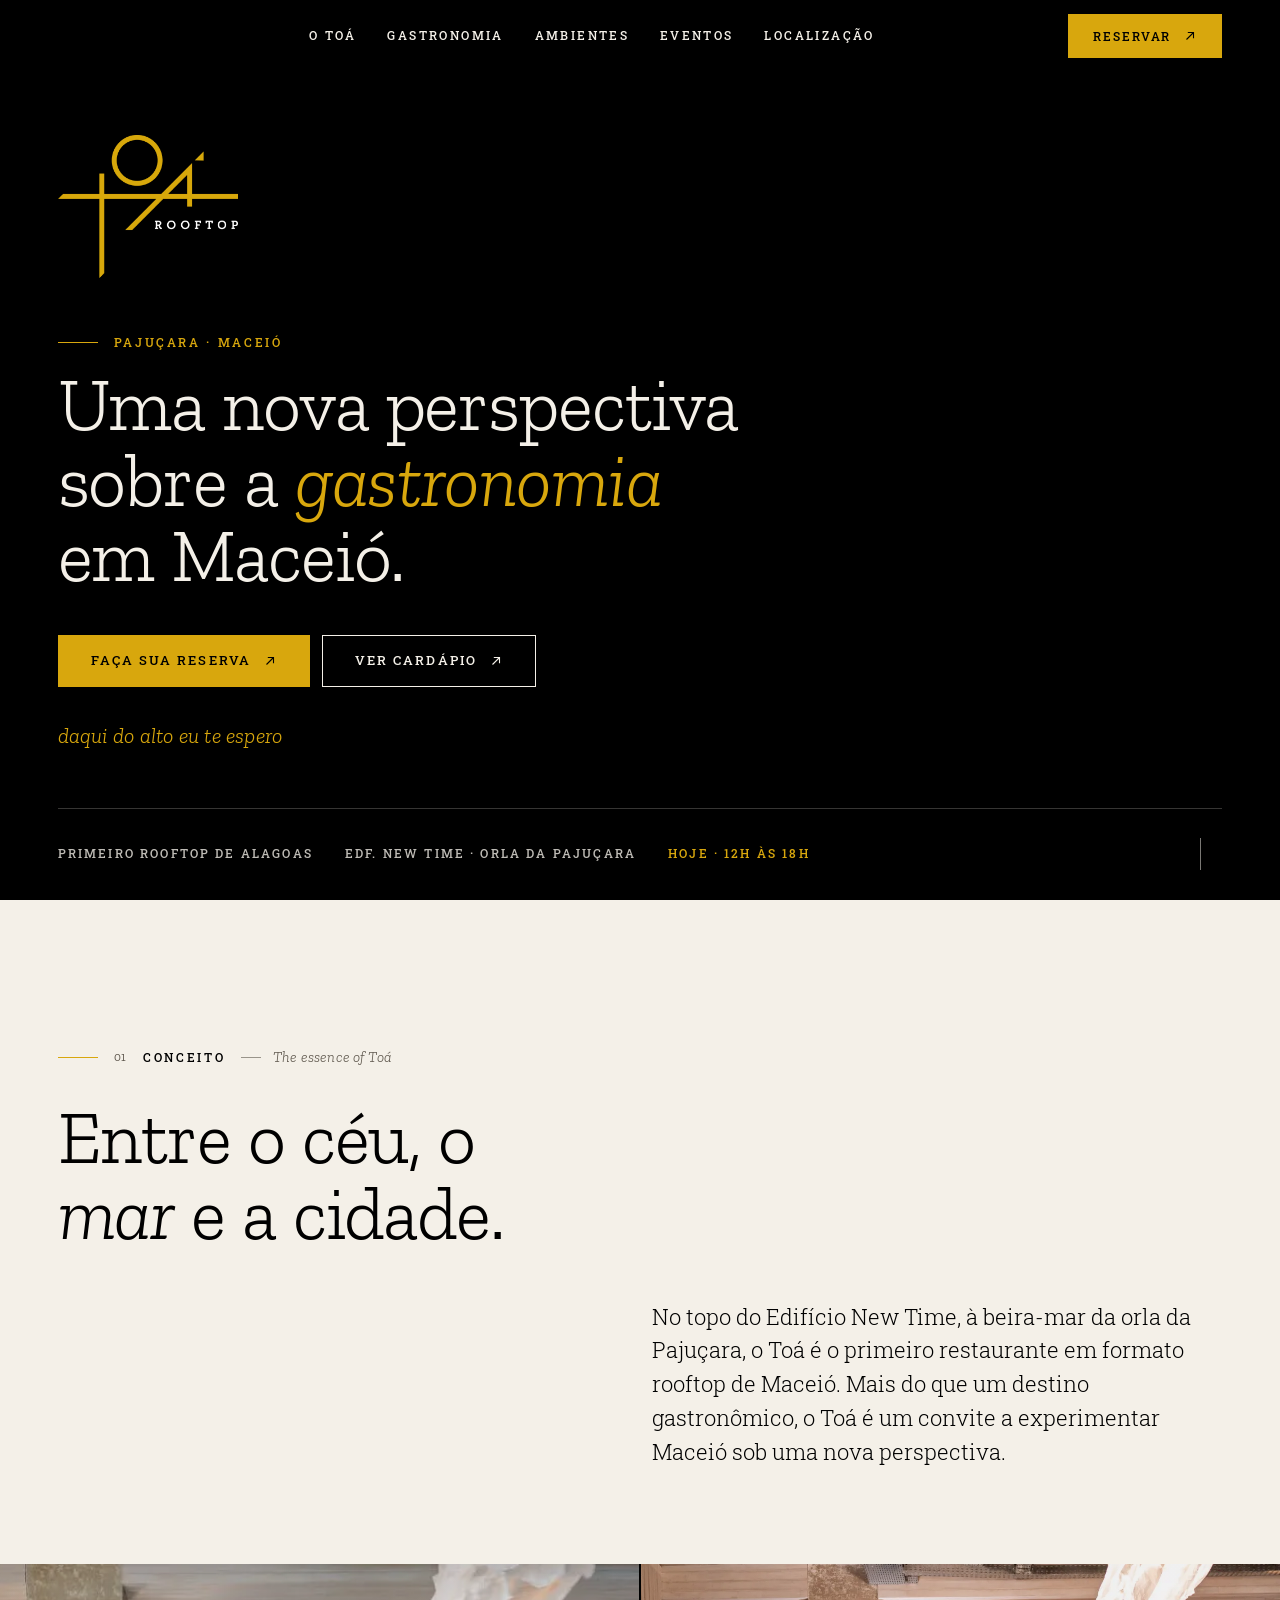
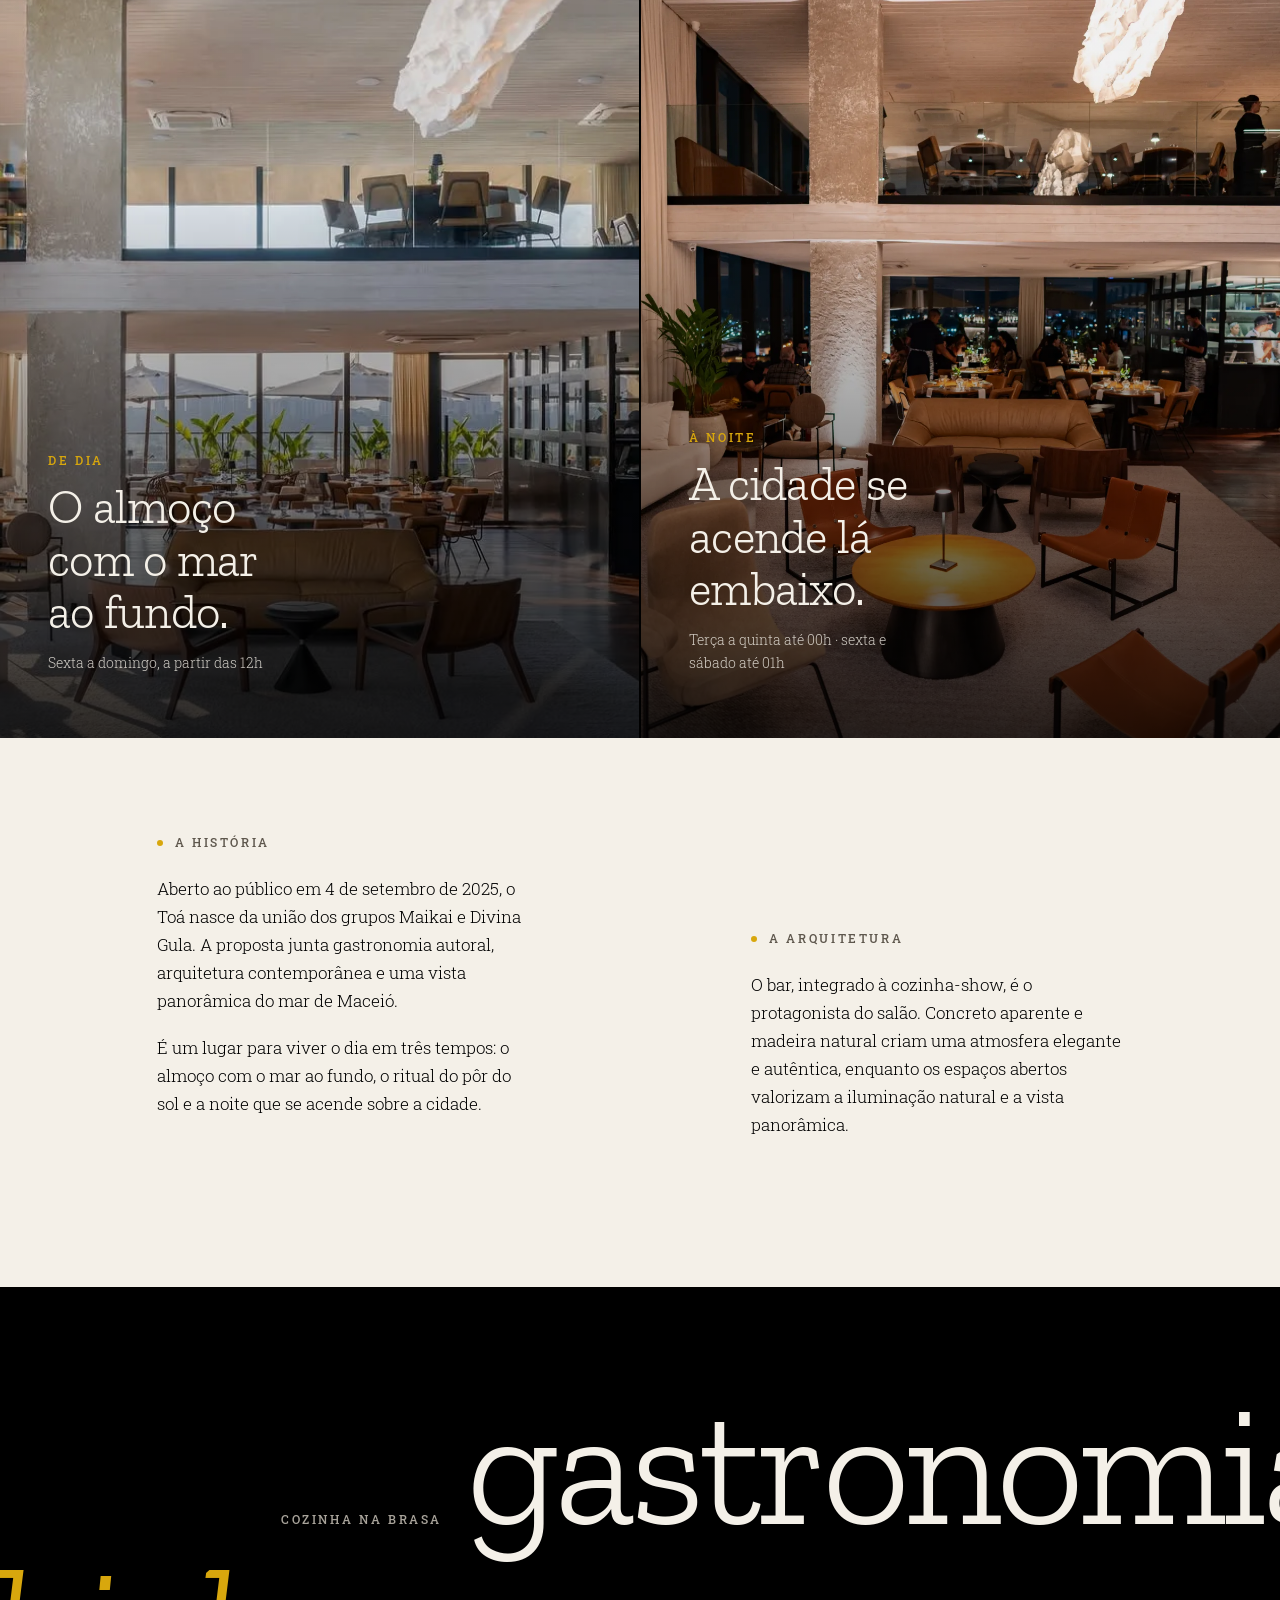
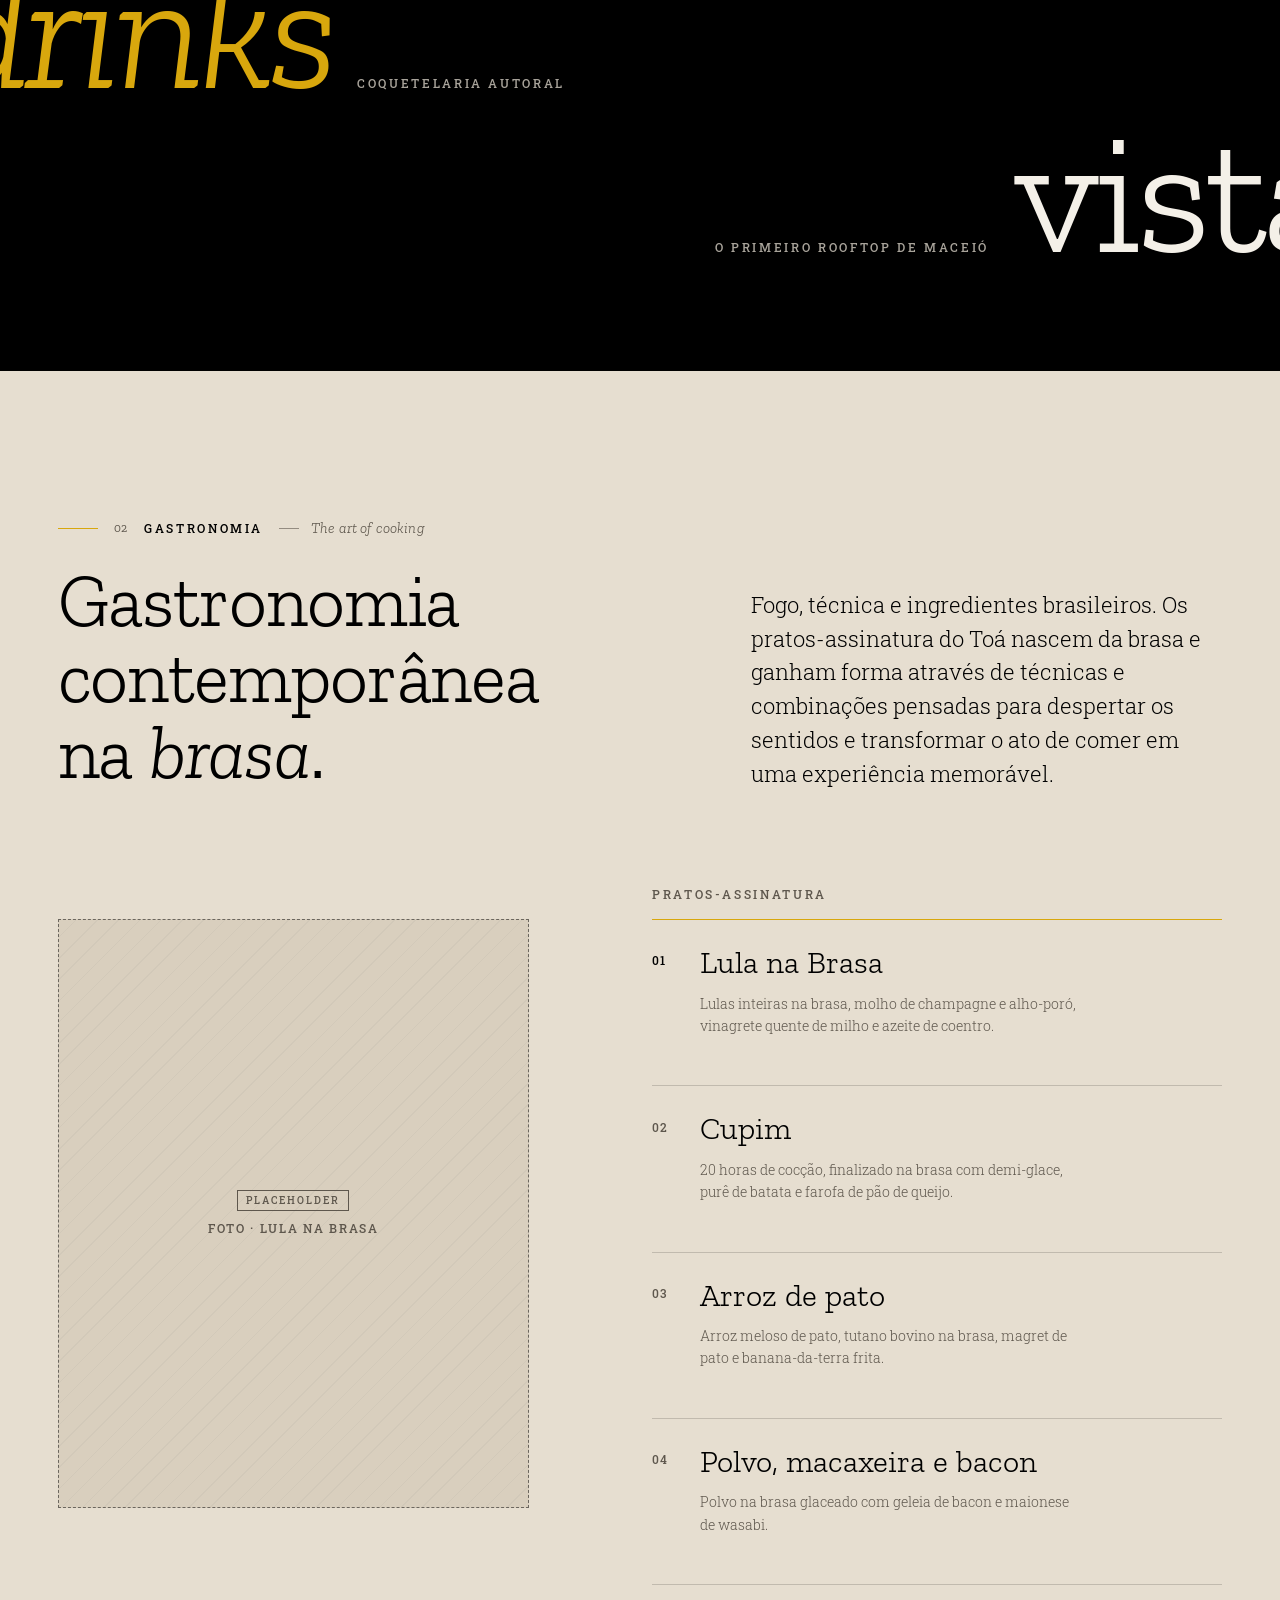
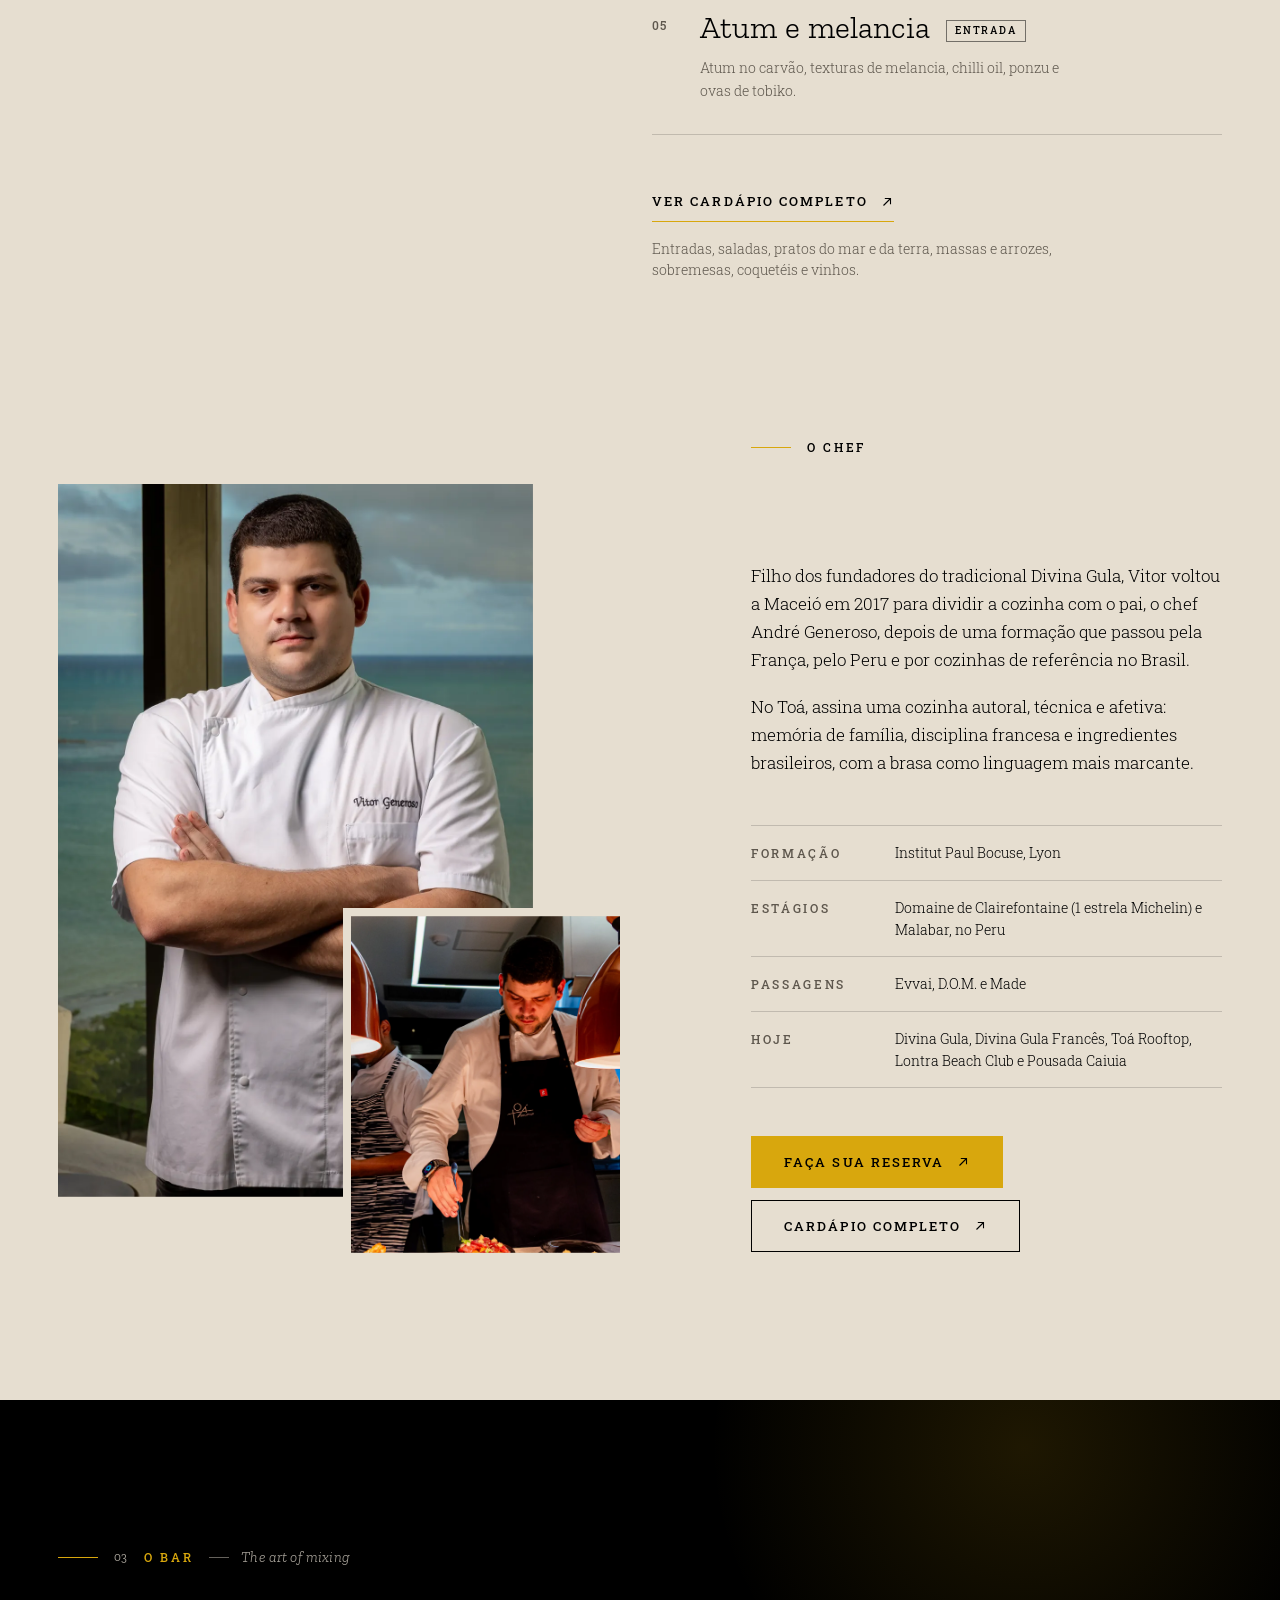
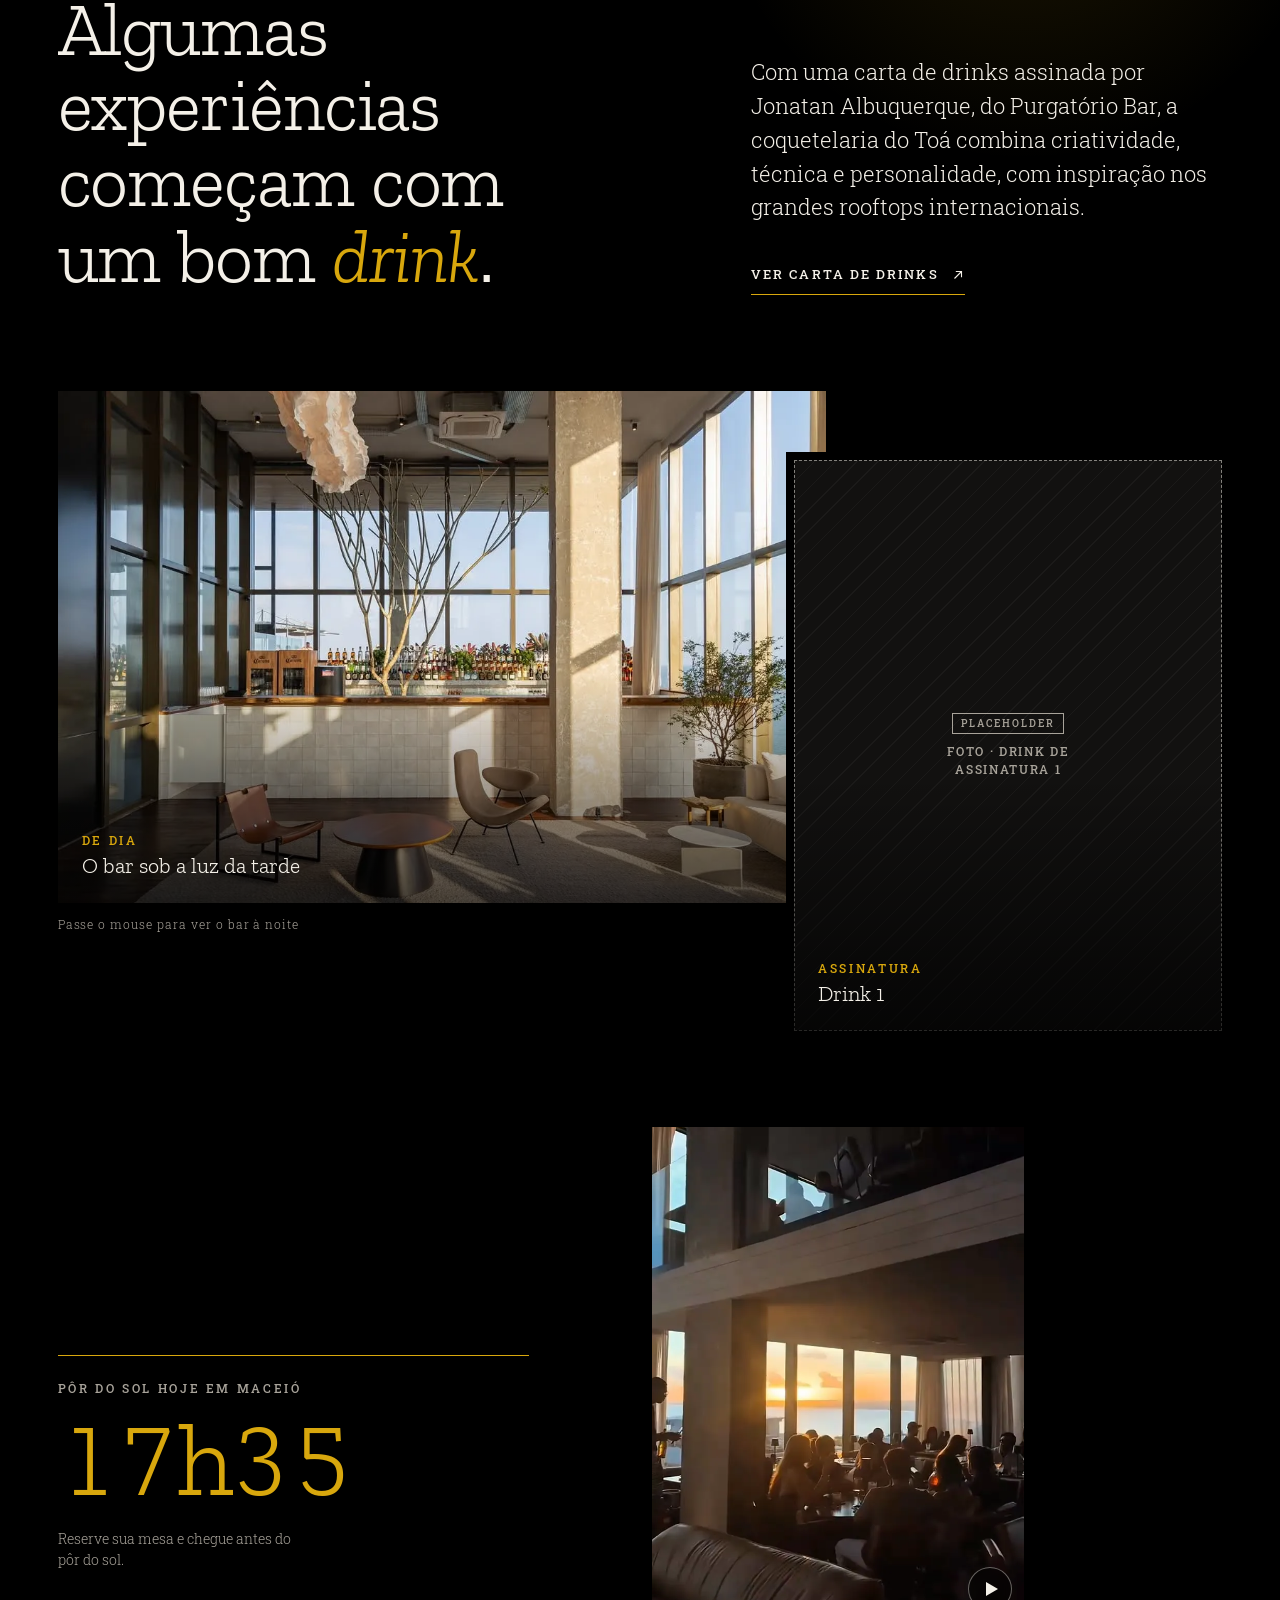
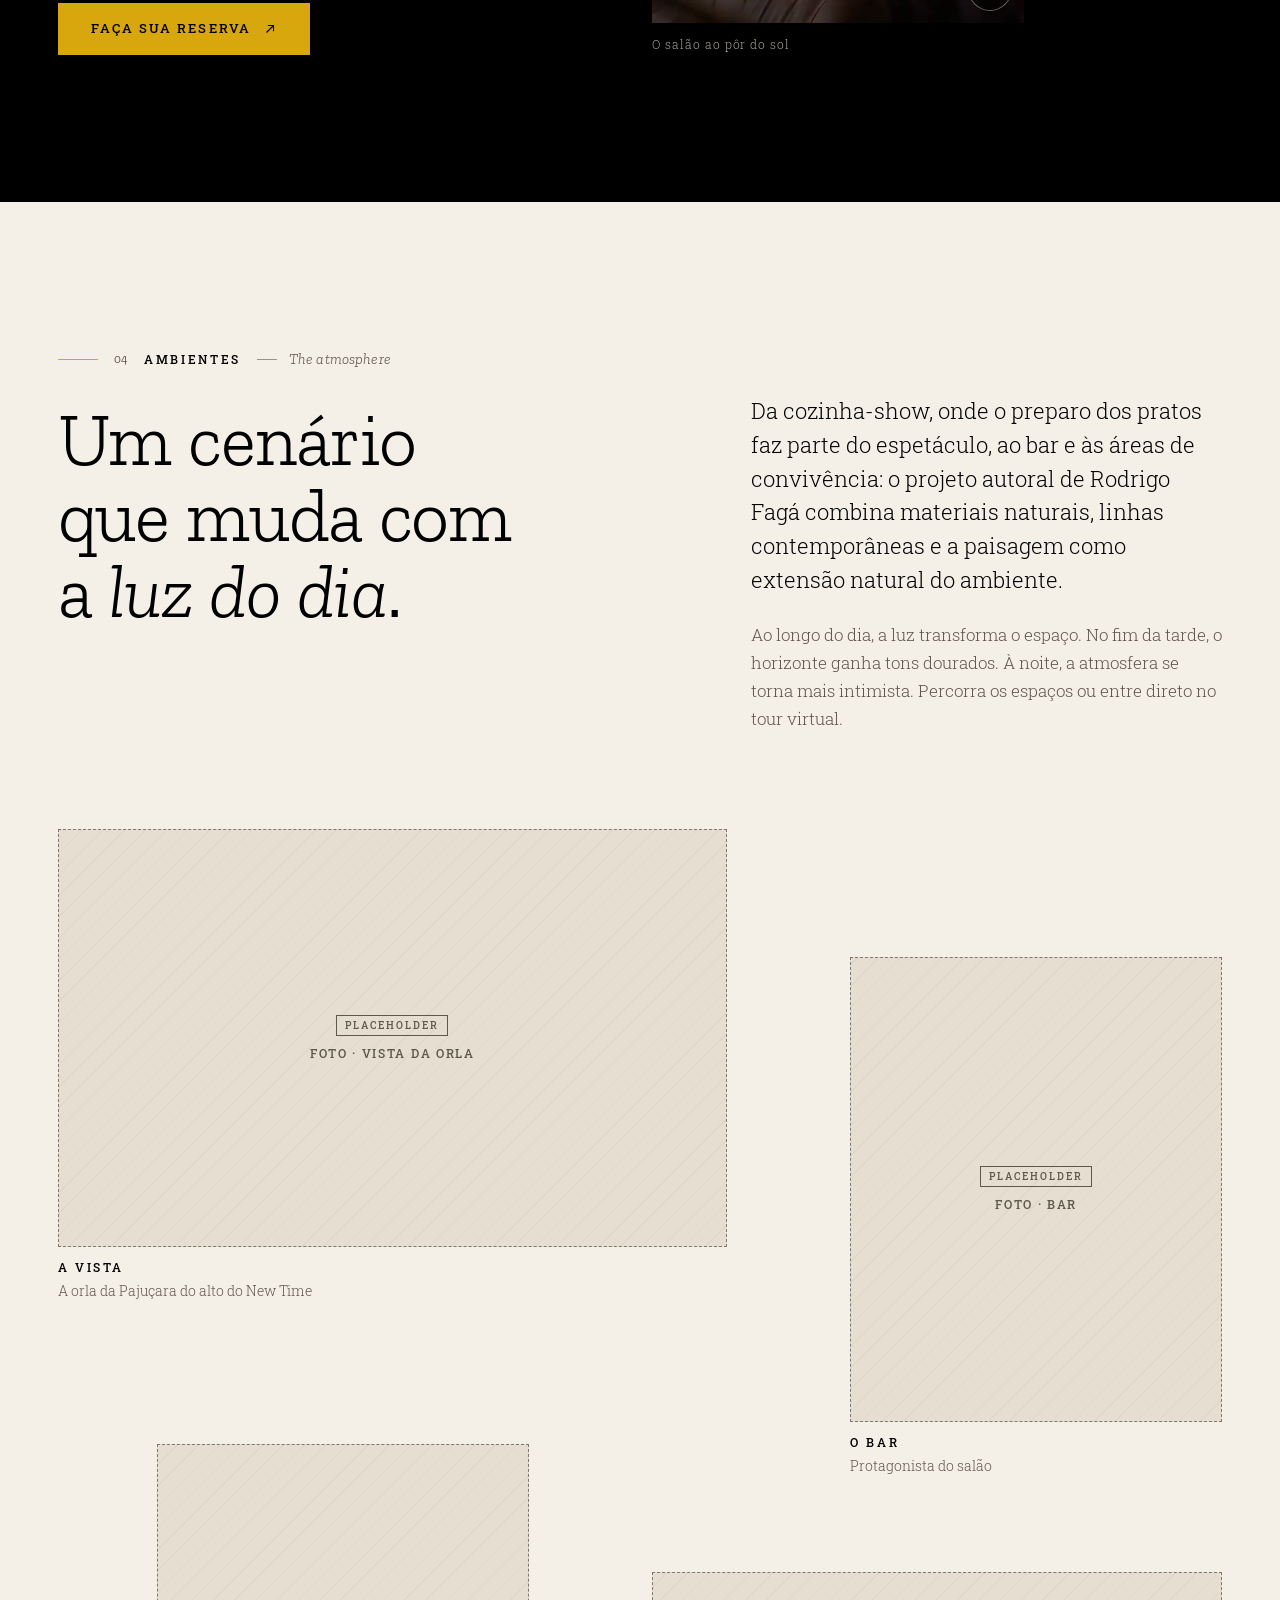
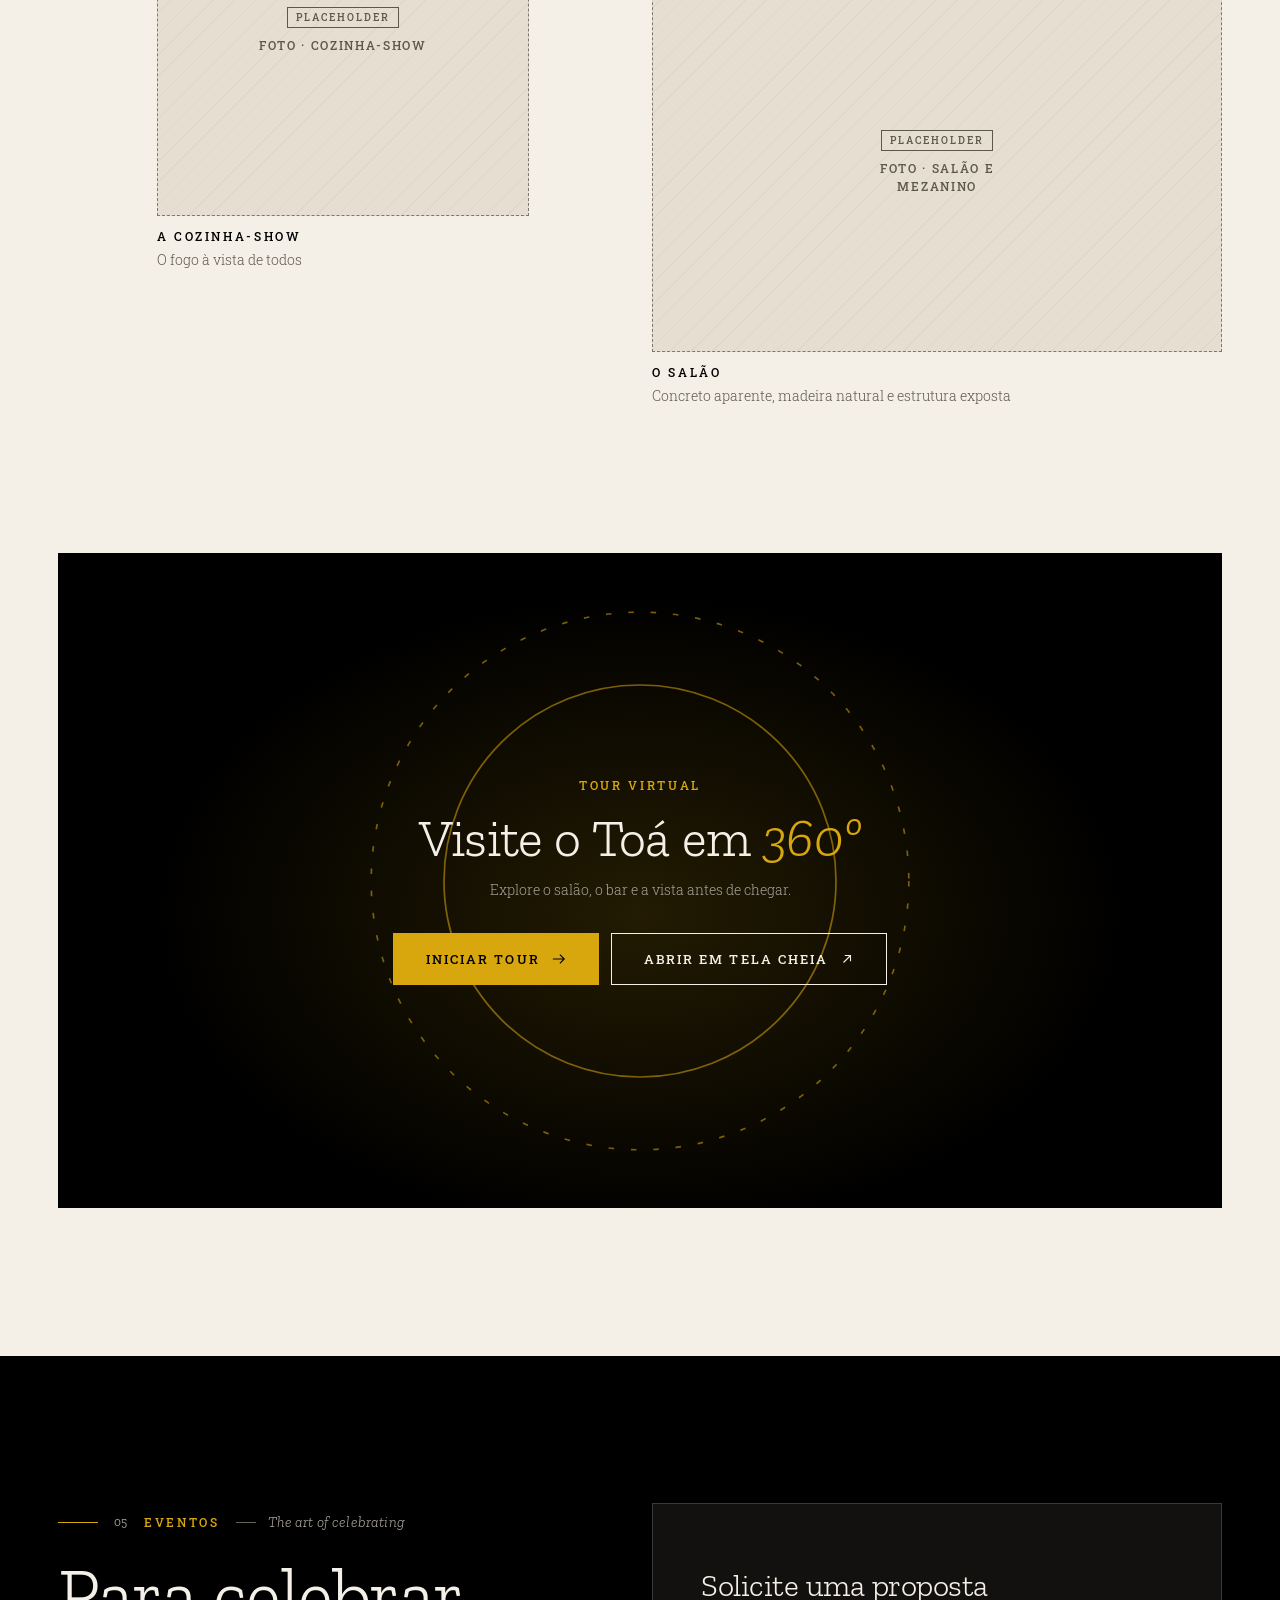
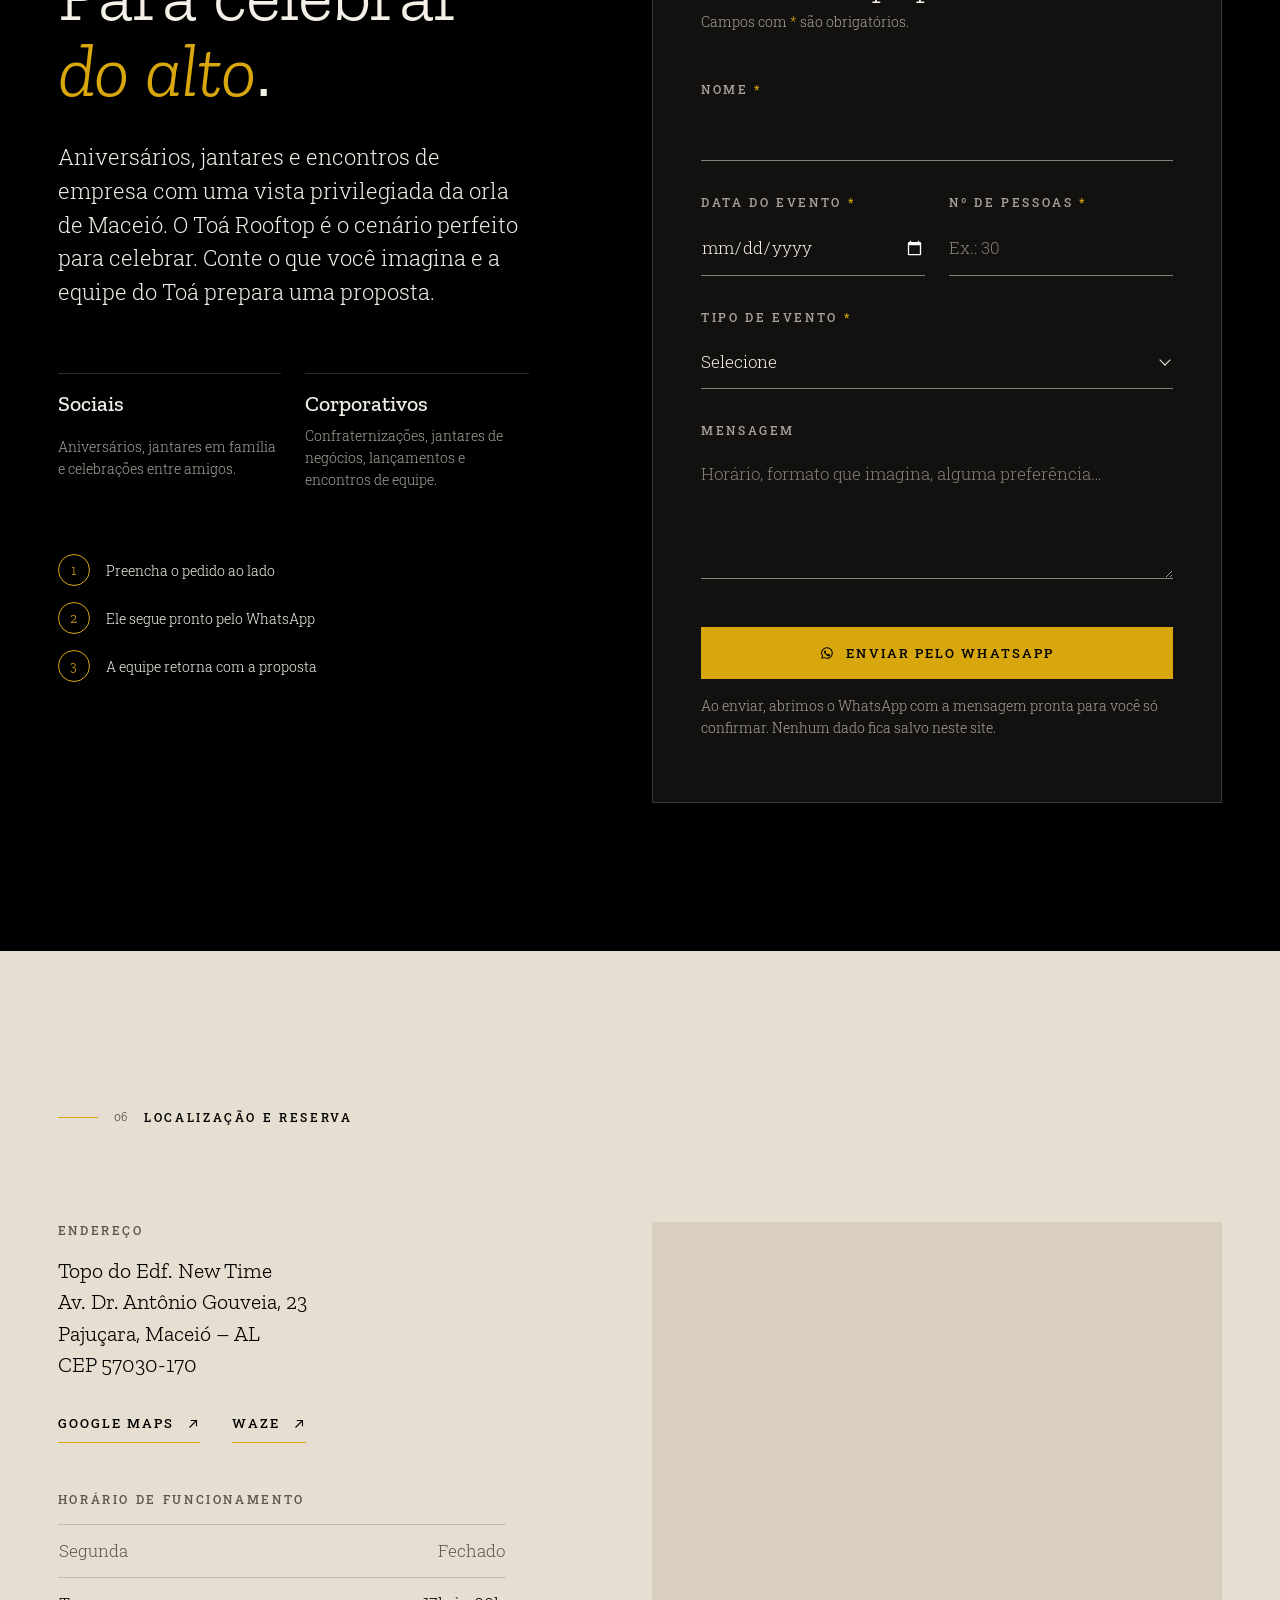
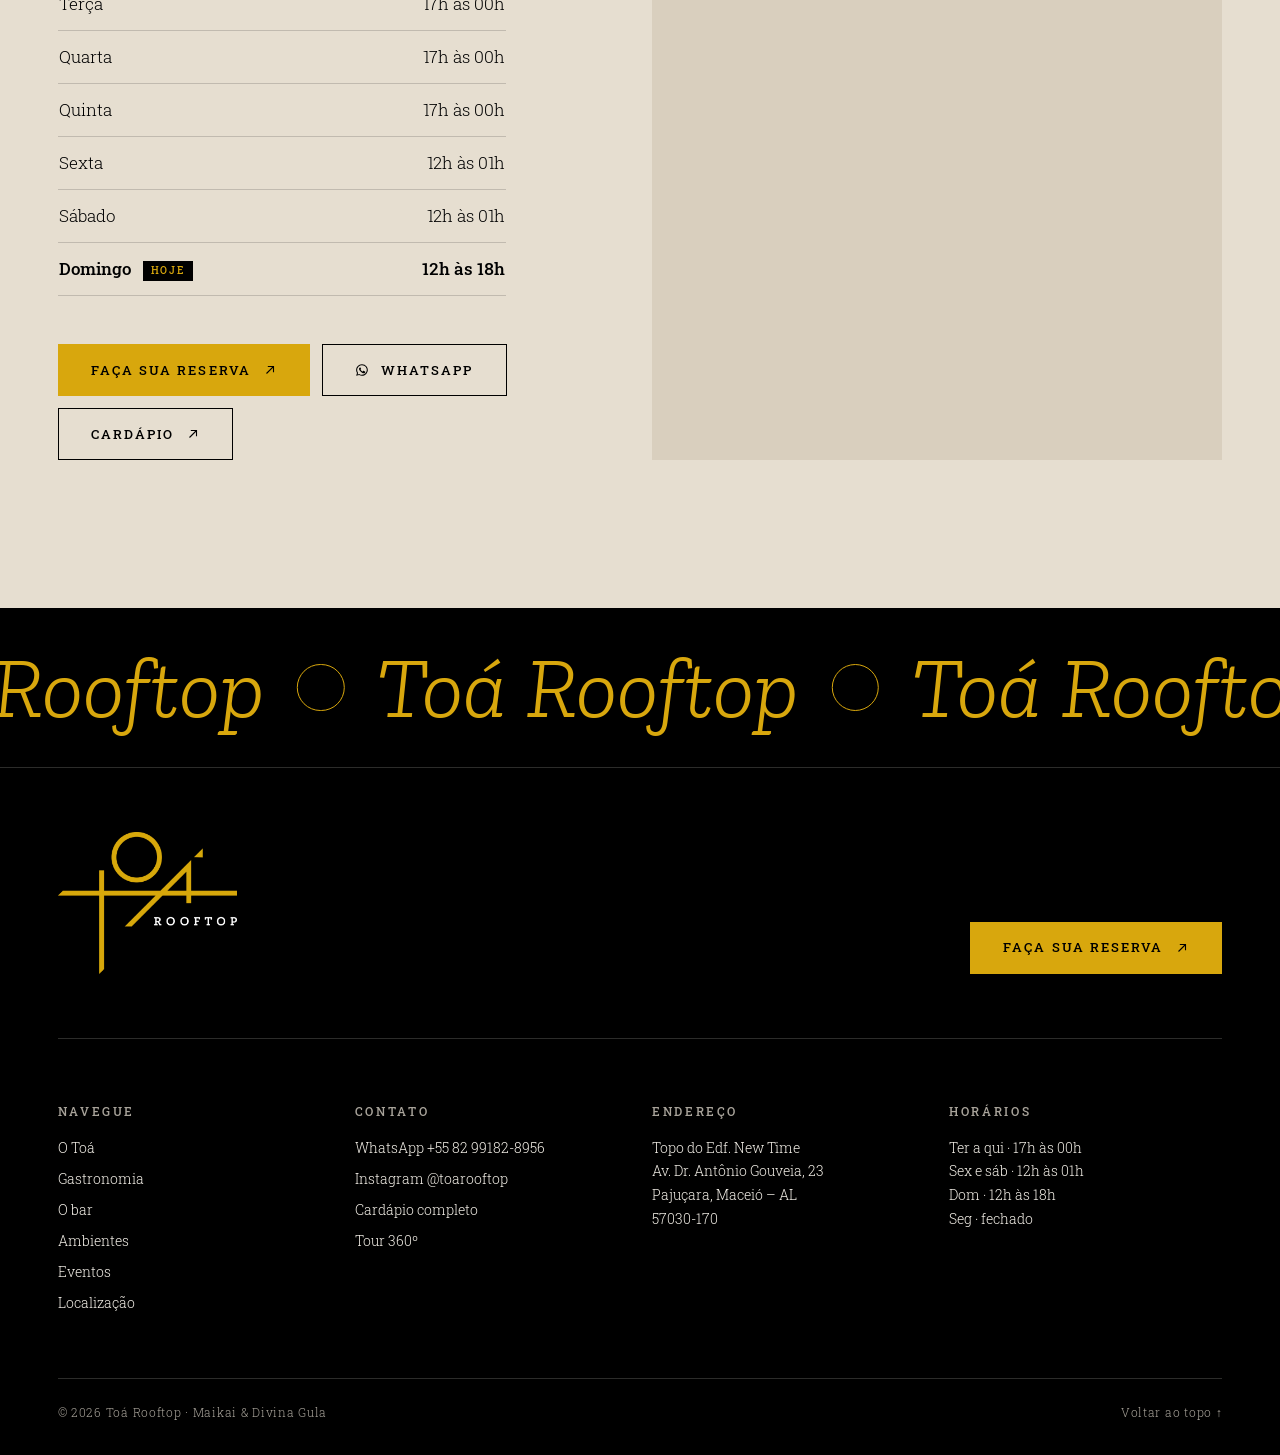
==== commit 6afd786e: "Atualiza prévia (07/11/2026 15:32)" ====
--- a/index.html
+++ b/index.html
@@ -80,7 +80,7 @@
   <link rel="preconnect" href="https://fonts.googleapis.com">
   <link rel="preconnect" href="https://fonts.gstatic.com" crossorigin>
   <link href="https://fonts.googleapis.com/css2?family=Roboto+Slab:wght@300..500&family=Zilla+Slab:ital,wght@0,300;0,400;0,500;1,300;1,400&display=swap" rel="stylesheet">
-  <link rel="stylesheet" href="assets/css/site.min.css?v=76874e24">
+  <link rel="stylesheet" href="assets/css/site.min.css?v=321d1065">
 </head>
 <body class="page">
   <svg width="0" height="0" style="position:absolute" aria-hidden="true" focusable="false">
@@ -122,7 +122,7 @@
         <ol class="menu-panel__list" role="list">
           <li><a href="#o-toa" data-menu-link><span class="menu-panel__num">01</span>O Toá</a></li>
           <li><a href="#gastronomia" data-menu-link><span class="menu-panel__num">02</span>Gastronomia</a></li>
-          <li><a href="#coquetelaria" data-menu-link><span class="menu-panel__num">03</span>Coquetelaria</a></li>
+          <li><a href="#coquetelaria" data-menu-link><span class="menu-panel__num">03</span>O bar</a></li>
           <li><a href="#ambientes" data-menu-link><span class="menu-panel__num">04</span>Ambientes</a></li>
           <li><a href="#eventos" data-menu-link><span class="menu-panel__num">05</span>Eventos</a></li>
           <li><a href="#localizacao" data-menu-link><span class="menu-panel__num">06</span>Localização</a></li>
@@ -179,12 +179,12 @@
     <section class="section theme-light about" id="o-toa" aria-labelledby="about-title">
       <div class="container">
         <header class="about__head">
-          <p class="eyebrow" data-reveal><span class="eyebrow__num">01</span> O Toá</p>
+          <p class="eyebrow" data-reveal><span class="eyebrow__num">01</span> Conceito <span class="eyebrow__en" lang="en">The essence of Toá</span></p>
           <h2 class="t-h1 about__title" id="about-title" data-split style="--split-delay: 100ms">
-            Entre o horizonte, a <span class="t-em">brasa</span> e a cidade.
+            Entre o céu, o <span class="t-em">mar</span> e a cidade.
           </h2>
           <p class="t-lead about__lead" data-reveal style="--reveal-delay: 200ms">
-            No topo do Edifício New Time, na orla da Pajuçara, o Toá é o primeiro restaurante em formato rooftop de Alagoas. Um lugar onde paisagem, fogo e técnica dialogam de forma integrada.
+            No topo do Edifício New Time, à beira-mar da orla da Pajuçara, o Toá é o primeiro restaurante em formato rooftop de Maceió. Mais do que um destino gastronômico, o Toá é um convite a experimentar Maceió sob uma nova perspectiva.
           </p>
         </header>
       </div>
@@ -211,15 +211,14 @@
           <div class="about__block" data-reveal>
             <h3 class="t-caps about__label">A história</h3>
             <div class="t-body">
-              <p>Aberto ao público em 4 de setembro de 2025, o Toá nasce da união dos grupos Maikai e Divina Gula. A proposta junta gastronomia contemporânea, arquitetura autoral e uma vista panorâmica inédita do litoral de Maceió.</p>
+              <p>Aberto ao público em 4 de setembro de 2025, o Toá nasce da união dos grupos Maikai e Divina Gula. A proposta junta gastronomia autoral, arquitetura contemporânea e uma vista panorâmica do mar de Maceió.</p>
               <p>É um lugar para viver o dia em três tempos: o almoço com o mar ao fundo, o ritual do pôr do sol e a noite que se acende sobre a cidade.</p>
             </div>
           </div>
           <div class="about__block" data-reveal style="--reveal-delay: 120ms">
             <h3 class="t-caps about__label">A arquitetura</h3>
             <div class="t-body">
-              <p>Concreto aparente, madeira natural e estrutura industrial exposta: o projeto autoral de Rodrigo Fagá para o rooftop aposta numa estética contemporânea e sincera, no topo do empreendimento da Colil, com projeto arquitetônico de Adriano Moura.</p>
-              <p>O bar, integrado à cozinha-show, é o protagonista do salão. A vista entra como extensão natural do ambiente.</p>
+              <p>O bar, integrado à cozinha-show, é o protagonista do salão. Concreto aparente e madeira natural criam uma atmosfera elegante e autêntica, enquanto os espaços abertos valorizam a iluminação natural e a vista panorâmica.</p>
             </div>
           </div>
         </div>
@@ -233,12 +232,12 @@
     <section class="section theme-sand gastro" id="gastronomia" aria-labelledby="gastro-title">
       <div class="container">
         <header class="gastro__head">
-          <p class="eyebrow" data-reveal><span class="eyebrow__num">02</span> Gastronomia</p>
+          <p class="eyebrow" data-reveal><span class="eyebrow__num">02</span> Gastronomia <span class="eyebrow__en" lang="en">The art of cooking</span></p>
           <h2 class="t-h1 gastro__title" id="gastro-title" data-split style="--split-delay: 100ms">
-            A brasa como <span class="t-em">linguagem</span>.
+            Gastronomia contemporânea na <span class="t-em">brasa</span>.
           </h2>
           <p class="t-lead gastro__lead" data-reveal style="--reveal-delay: 200ms">
-            Fogo, técnica e ingredientes brasileiros. Os pratos-assinatura do Toá nascem da brasa e chegam à mesa com a vista da Pajuçara.
+            Fogo, técnica e ingredientes brasileiros. Os pratos-assinatura do Toá nascem da brasa e ganham forma através de técnicas e combinações pensadas para despertar os sentidos e transformar o ato de comer em uma experiência memorável.
           </p>
         </header>
         <div class="dishes">
@@ -364,12 +363,12 @@
     <section class="section theme-dark bar" id="coquetelaria" aria-labelledby="bar-title">
       <div class="container">
         <header class="bar__head">
-          <p class="eyebrow" data-reveal><span class="eyebrow__num">03</span> Coquetelaria</p>
+          <p class="eyebrow" data-reveal><span class="eyebrow__num">03</span> O bar <span class="eyebrow__en" lang="en">The art of mixing</span></p>
           <h2 class="t-h1 bar__title" id="bar-title" data-split style="--split-delay: 100ms">
-            O ritual do <span class="t-em">pôr do sol</span>.
+            Algumas experiências começam com um bom <span class="t-em">drink</span>.
           </h2>
           <div class="bar__intro" data-reveal style="--reveal-delay: 200ms">
-            <p class="t-lead">Uma carta de drinks assinada por Jonatan Albuquerque, do Purgatório Bar, pensada para o fim de tarde e o ritmo da noite, com inspiração nos grandes rooftops internacionais.</p>
+            <p class="t-lead">Com uma carta de drinks assinada por Jonatan Albuquerque, do Purgatório Bar, a coquetelaria do Toá combina criatividade, técnica e personalidade, com inspiração nos grandes rooftops internacionais.</p>
             <a class="link-cta" data-link="cardapio" data-track="carta_drinks"
                href="https://menu.getin.app/pt-br/jkv32ZP2/menus/oPMlnGkG" target="_blank" rel="noopener">
               Ver carta de drinks <svg class="btn__icon btn__icon--external" aria-hidden="true"><use href="#i-external"/></svg>
@@ -436,13 +435,14 @@
     <section class="section theme-light spaces" id="ambientes" aria-labelledby="spaces-title">
       <div class="container">
         <header class="spaces__head">
-          <p class="eyebrow" data-reveal><span class="eyebrow__num">04</span> Ambientes</p>
+          <p class="eyebrow" data-reveal><span class="eyebrow__num">04</span> Ambientes <span class="eyebrow__en" lang="en">The atmosphere</span></p>
           <h2 class="t-h1 spaces__title" id="spaces-title" data-split style="--split-delay: 100ms">
-            Arquitetura que se abre para a <span class="t-em">vista</span>.
+            Um cenário que muda com a <span class="t-em">luz do dia</span>.
           </h2>
-          <p class="t-lead spaces__lead" data-reveal style="--reveal-delay: 200ms">
-            Concreto, madeira e vidro num rooftop em que a paisagem é extensão natural do ambiente. Percorra os espaços ou entre direto no tour virtual.
-          </p>
+          <div class="spaces__lead" data-reveal style="--reveal-delay: 200ms">
+            <p class="t-lead">Da cozinha-show, onde o preparo dos pratos faz parte do espetáculo, ao bar e às áreas de convivência: o projeto autoral de Rodrigo Fagá combina materiais naturais, linhas contemporâneas e a paisagem como extensão natural do ambiente.</p>
+            <p class="t-body t-muted">Ao longo do dia, a luz transforma o espaço. No fim da tarde, o horizonte ganha tons dourados. À noite, a atmosfera se torna mais intimista. Percorra os espaços ou entre direto no tour virtual.</p>
+          </div>
         </header>
         <div class="spaces__grid">
           <figure class="space space--vista" data-reveal>
@@ -495,12 +495,12 @@
     <section class="section theme-dark events" id="eventos" aria-labelledby="events-title">
       <div class="container events__grid">
         <div class="events__intro">
-          <p class="eyebrow" data-reveal><span class="eyebrow__num">05</span> Eventos</p>
+          <p class="eyebrow" data-reveal><span class="eyebrow__num">05</span> Eventos <span class="eyebrow__en" lang="en">The art of celebrating</span></p>
           <h2 class="t-h1 events__title" id="events-title" data-split style="--split-delay: 100ms">
-            Para celebrar <span class="t-em">daqui do alto</span>.
+            Para celebrar <span class="t-em">do alto</span>.
           </h2>
           <p class="t-lead events__lead" data-reveal style="--reveal-delay: 200ms">
-            Aniversários, jantares e encontros de empresa com a vista da Pajuçara como cenário. Conte o que você imagina e a equipe do Toá prepara uma proposta.
+            Aniversários, jantares e encontros de empresa com uma vista privilegiada da orla de Maceió. O Toá Rooftop é o cenário perfeito para celebrar. Conte o que você imagina e a equipe do Toá prepara uma proposta.
           </p>
           <div class="events__types" data-reveal style="--reveal-delay: 300ms">
             <div class="events__type">
@@ -658,7 +658,7 @@
           <ul role="list">
             <li><a href="#o-toa">O Toá</a></li>
             <li><a href="#gastronomia">Gastronomia</a></li>
-            <li><a href="#coquetelaria">Coquetelaria</a></li>
+            <li><a href="#coquetelaria">O bar</a></li>
             <li><a href="#ambientes">Ambientes</a></li>
             <li><a href="#eventos">Eventos</a></li>
             <li><a href="#localizacao">Localização</a></li>
--- a/assets/css/site.min.css
+++ b/assets/css/site.min.css
@@ -1 +1 @@
-*,*::before,*::after{box-sizing:border-box}*{margin:0}html{-webkit-text-size-adjust:100%;text-size-adjust:100%}body{min-height:100vh;-webkit-font-smoothing:antialiased;-moz-osx-font-smoothing:grayscale;text-rendering:optimizeLegibility}img,picture,video,canvas,svg,iframe{display:block;max-width:100%}img,video{height:auto}input,button,textarea,select{font:inherit;color:inherit}button{background:none;border:0;padding:0;cursor:pointer}a{color:inherit}p,h1,h2,h3,h4,h5,h6{overflow-wrap:break-word}h1,h2,h3,h4,h5,h6{font-weight:inherit;font-size:inherit}:where(ul,ol)[role="list"]{list-style:none;padding:0}table{border-collapse:collapse}[hidden]{display:none !important}:root{--color-black:#000000;--color-gold:#D8A70D;--color-paper:#F4F0E8;--color-sand:#E6DED0;--color-stone:#5E574D;--color-graphite:#121110;--color-ash:#A8A39A;--color-error-on-light:#A12A1C;--color-error-on-dark:#F0A99F;--font-display:"Zilla Slab","Roboto Slab",Georgia,serif;--font-body:"Roboto Slab",Georgia,"Times New Roman",serif;--fw-light:300;--fw-regular:400;--fw-medium:500;--fs-display:clamp(3rem,1.4rem + 6.4vw,7.5rem);--fs-h1:clamp(2.5rem,1.6rem + 3.8vw,5rem);--fs-h2:clamp(2rem,1.45rem + 2.3vw,3.5rem);--fs-h3:clamp(1.5rem,1.3rem + 0.85vw,2rem);--fs-h4:clamp(1.1875rem,1.12rem + 0.3vw,1.375rem);--fs-lead:clamp(1.125rem,1.04rem + 0.4vw,1.375rem);--fs-body:clamp(1rem,0.97rem + 0.12vw,1.0625rem);--fs-small:0.875rem;--fs-micro:0.75rem;--lh-tight:1.02;--lh-heading:1.1;--lh-body:1.65;--tracking-tight:-0.015em;--tracking-caps:0.22em;--tracking-button:0.16em;--measure:62ch;--space-1:0.25rem;--space-2:0.5rem;--space-3:0.75rem;--space-4:1rem;--space-5:1.5rem;--space-6:2rem;--space-7:3rem;--space-8:4rem;--space-9:6rem;--space-10:8rem;--section-y:clamp(5rem,2.8rem + 8vw,10rem);--gutter:clamp(1.25rem,0.4rem + 4vw,4rem);--container:1320px;--container-narrow:780px;--radius:0;--border-hair:1px;--ease-out:cubic-bezier(0.22,1,0.36,1);--ease-in-out:cubic-bezier(0.65,0,0.35,1);--dur-fast:200ms;--dur-base:450ms;--dur-slow:1000ms;--z-header:50;--z-mobile-bar:60;--z-overlay:100;--header-h:72px;--mobile-bar-h:72px}:root,.theme-light{--bg:var(--color-paper);--fg:var(--color-black);--fg-muted:var(--color-stone);--line:rgba(0,0,0,0.14);--line-strong:rgba(0,0,0,0.45);--accent:var(--color-gold);--accent-text:var(--color-black);--error:var(--color-error-on-light);--placeholder-bg:var(--color-sand);--placeholder-fg:var(--color-stone)}.theme-sand{--bg:var(--color-sand);--fg:var(--color-black);--fg-muted:var(--color-stone);--line:rgba(0,0,0,0.16);--line-strong:rgba(0,0,0,0.5);--accent:var(--color-gold);--accent-text:var(--color-black);--error:var(--color-error-on-light);--placeholder-bg:#D9CFBE;--placeholder-fg:var(--color-stone)}.theme-dark{--bg:var(--color-black);--fg:var(--color-paper);--fg-muted:var(--color-ash);--line:rgba(244,240,232,0.18);--line-strong:rgba(244,240,232,0.5);--accent:var(--color-gold);--accent-text:var(--color-gold);--error:var(--color-error-on-dark);--placeholder-bg:var(--color-graphite);--placeholder-fg:var(--color-ash)}html{scroll-behavior:smooth;scroll-padding-top:var(--header-h)}body{background:var(--color-paper);color:var(--color-black);font-family:var(--font-body);font-size:var(--fs-body);font-weight:var(--fw-light);line-height:var(--lh-body)}::selection{background:var(--color-gold);color:var(--color-black)}.theme-light,.theme-sand,.theme-dark{background-color:var(--bg);color:var(--fg)}.t-display,.t-h1,.t-h2,.t-h3{font-family:var(--font-display);font-weight:var(--fw-light);letter-spacing:var(--tracking-tight);text-wrap:balance}.t-display{font-size:var(--fs-display);line-height:var(--lh-tight)}.t-h1{font-size:var(--fs-h1);line-height:var(--lh-tight)}.t-h2{font-size:var(--fs-h2);line-height:var(--lh-heading)}.t-h3{font-size:var(--fs-h3);line-height:var(--lh-heading)}.t-h4{font-family:var(--font-display);font-weight:var(--fw-medium);font-size:var(--fs-h4);line-height:1.25}.t-em{font-style:italic;color:var(--accent-text)}.t-lead{font-size:var(--fs-lead);line-height:1.55;font-weight:var(--fw-light);max-width:var(--measure)}.t-body{max-width:var(--measure)}.t-body>* + *{margin-top:1.1em}.t-small{font-size:var(--fs-small);line-height:1.55}.t-muted{color:var(--fg-muted)}.t-caps{font-family:var(--font-body);font-size:var(--fs-micro);font-weight:var(--fw-medium);letter-spacing:var(--tracking-caps);text-transform:uppercase;line-height:1.4}.t-number{font-family:var(--font-display);font-weight:var(--fw-light);font-variant-numeric:lining-nums tabular-nums}.t-tagline{font-family:var(--font-display);font-style:italic;font-weight:var(--fw-light);font-size:var(--fs-h3);letter-spacing:0.01em;text-transform:lowercase}.container{width:100%;max-width:calc(var(--container) + var(--gutter) * 2);margin-inline:auto;padding-inline:var(--gutter)}.container--narrow{max-width:calc(var(--container-narrow) + var(--gutter) * 2)}.section{position:relative;padding-block:var(--section-y)}.grid-12{display:grid;grid-template-columns:repeat(4,minmax(0,1fr));column-gap:var(--space-4);row-gap:var(--space-7)}@media (min-width:768px){.grid-12{grid-template-columns:repeat(12,minmax(0,1fr));column-gap:var(--space-5)}}.stack>* + *{margin-top:var(--stack-gap,var(--space-5))}.rule{border:0;border-top:var(--border-hair) solid var(--line)}.visually-hidden{position:absolute !important;width:1px;height:1px;padding:0;margin:-1px;overflow:hidden;clip:rect(0 0 0 0);white-space:nowrap;border:0}.skip-link{position:absolute;top:var(--space-3);left:var(--space-3);z-index:var(--z-overlay);padding:var(--space-3) var(--space-5);background:var(--color-gold);color:var(--color-black);font-weight:var(--fw-medium);text-decoration:none;transform:translateY(-200%);transition:transform var(--dur-fast) var(--ease-out)}.skip-link:focus{transform:translateY(0)}:focus-visible{outline:2px solid var(--color-gold);outline-offset:3px}.theme-light :focus-visible,.theme-sand :focus-visible{outline-color:var(--color-black)}.js [data-reveal]{opacity:0;transform:translate3d(0,28px,0);transition:opacity var(--dur-slow) var(--ease-out),transform var(--dur-slow) var(--ease-out);transition-delay:var(--reveal-delay,0ms)}.js [data-reveal="fade"]{transform:none}.js [data-reveal].is-visible{opacity:1;transform:none}.js [data-reveal="mask"]{opacity:1;transform:none}.js [data-reveal="mask"]>*{clip-path:inset(100% 0 0 0);transform:scale(1.08);transition:clip-path 1.2s var(--ease-out),transform 1.6s var(--ease-out)}.js [data-reveal="mask"].is-visible>*{clip-path:inset(0 0 0 0);transform:none}@media (prefers-reduced-motion:reduce){html{scroll-behavior:auto}.js [data-reveal],.js [data-reveal="mask"]>*{opacity:1;transform:none;clip-path:none;transition:none}*,*::before,*::after{animation-duration:0.01ms !important;animation-iteration-count:1 !important;transition-duration:0.01ms !important}}.eyebrow{display:inline-flex;align-items:center;gap:var(--space-4);font-family:var(--font-body);font-size:var(--fs-micro);font-weight:var(--fw-medium);letter-spacing:var(--tracking-caps);text-transform:uppercase;line-height:1.4;color:var(--accent-text)}.eyebrow::before{content:"";width:2.5rem;height:1px;background:var(--accent);flex:none}.eyebrow__num{font-family:var(--font-display);font-weight:var(--fw-regular);letter-spacing:0.06em;color:var(--fg-muted)}.btn{--btn-bg:transparent;--btn-fg:var(--fg);--btn-border:var(--fg);--btn-hover-bg:var(--fg);--btn-hover-fg:var(--bg);--btn-hover-border:var(--fg);display:inline-flex;align-items:center;justify-content:center;gap:var(--space-3);min-height:52px;padding:0 var(--space-6);font-family:var(--font-body);font-size:0.8125rem;font-weight:var(--fw-medium);letter-spacing:var(--tracking-button);text-transform:uppercase;line-height:1;text-decoration:none;white-space:nowrap;background-color:var(--btn-bg);color:var(--btn-fg);border:var(--border-hair) solid var(--btn-border);border-radius:var(--radius);cursor:pointer;transition:background-color var(--dur-fast) var(--ease-out),color var(--dur-fast) var(--ease-out),border-color var(--dur-fast) var(--ease-out)}.btn:hover{background-color:var(--btn-hover-bg);color:var(--btn-hover-fg);border-color:var(--btn-hover-border)}.btn--primary{--btn-bg:var(--color-gold);--btn-fg:var(--color-black);--btn-border:var(--color-gold)}.btn--outline{}.btn--sm{min-height:44px;padding:0 var(--space-5);font-size:0.75rem}.btn--block{width:100%}.btn__icon{width:14px;height:14px;flex:none;transition:transform var(--dur-base) var(--ease-out)}.btn:hover .btn__icon--external{transform:translate(2px,-2px)}.btn:hover .btn__icon--arrow{transform:translateX(4px)}.btn-group{display:flex;flex-wrap:wrap;gap:var(--space-3)}.link{color:var(--fg);text-decoration:none;background-image:linear-gradient(var(--accent),var(--accent));background-repeat:no-repeat;background-position:0 100%;background-size:100% 1px;padding-bottom:0.15em;transition:background-size var(--dur-base) var(--ease-out)}.link:hover{background-size:100% 0.35em}.link-cta{display:inline-flex;align-items:center;gap:var(--space-3);padding-block:var(--space-2);font-size:0.8125rem;font-weight:var(--fw-medium);letter-spacing:var(--tracking-button);text-transform:uppercase;text-decoration:none;color:var(--fg);border-bottom:1px solid var(--accent)}.link-cta .btn__icon{transition:transform var(--dur-base) var(--ease-out)}.link-cta:hover .btn__icon--arrow{transform:translateX(4px)}.link-cta:hover .btn__icon--external{transform:translate(2px,-2px)}.form-grid{display:grid;gap:var(--space-6) var(--space-5)}@media (min-width:768px){.form-grid{grid-template-columns:repeat(2,minmax(0,1fr))}.form-grid .field--full{grid-column:1 / -1}}.field{display:grid;gap:var(--space-2)}.field__label{font-size:var(--fs-micro);font-weight:var(--fw-medium);letter-spacing:var(--tracking-caps);text-transform:uppercase;color:var(--fg-muted)}.field__label .req{color:var(--accent-text)}.field__input{width:100%;min-height:48px;padding:var(--space-3) 0;font-family:var(--font-body);font-size:1.0625rem;font-weight:var(--fw-light);color:var(--fg);background:transparent;border:0;border-bottom:var(--border-hair) solid var(--line-strong);border-radius:0;appearance:none;transition:border-color var(--dur-fast) var(--ease-out),box-shadow var(--dur-fast) var(--ease-out)}.field__input::placeholder{color:var(--fg-muted);opacity:0.75}.field__input:hover{border-bottom-color:var(--fg)}.field__input:focus{outline:none}.field__input:focus-visible{outline:none;border-bottom-color:var(--accent-text);box-shadow:0 1px 0 0 var(--accent-text)}textarea.field__input{min-height:7.5rem;resize:vertical;line-height:1.55}.field__select{position:relative}.field__select .field__input{padding-right:var(--space-6);cursor:pointer}.field__select::after{content:"";position:absolute;right:4px;top:50%;width:8px;height:8px;border-right:1px solid var(--fg);border-bottom:1px solid var(--fg);transform:translateY(-75%) rotate(45deg);pointer-events:none}.field__select option{color:#000;background:#fff}.theme-dark .field__input{color-scheme:dark}.field__hint,.field__error{font-size:var(--fs-small);line-height:1.45}.field__hint{color:var(--fg-muted)}.field__error{color:var(--error)}.field__error:empty{display:none}.field__input[aria-invalid="true"]{border-bottom-color:var(--error);box-shadow:0 1px 0 0 var(--error)}.media{position:relative;overflow:hidden;aspect-ratio:var(--ratio,4 / 5);background:var(--placeholder-bg)}.media>img,.media>picture>img,.media>video,.media__inner,.media__inner>img{width:100%;height:100%;object-fit:cover}.media__inner{overflow:hidden}@supports (animation-timeline:view()){@media (prefers-reduced-motion:no-preference){[data-parallax]{scale:1.14;animation:parallax-y linear both;animation-timeline:view()}@keyframes parallax-y{from{translate:0 -6%}to{translate:0 6%}}}}.caption{margin-top:var(--space-3);font-size:var(--fs-micro);letter-spacing:0.08em;color:var(--fg-muted)}.ph{position:relative;display:grid;place-items:center;aspect-ratio:var(--ratio,4 / 5);padding:var(--space-5);background-color:var(--placeholder-bg);background-image:repeating-linear-gradient( -45deg,transparent 0 14px,rgba(127,127,127,0.08) 14px 15px );border:1px dashed var(--line-strong);color:var(--placeholder-fg);text-align:center}.ph__label{display:grid;gap:var(--space-2);max-width:26ch;font-size:var(--fs-micro);font-weight:var(--fw-medium);letter-spacing:0.14em;text-transform:uppercase;line-height:1.5}.ph__label::before{content:"Placeholder";justify-self:center;padding:2px 8px;border:1px solid currentColor;font-size:0.625rem;letter-spacing:0.2em}.logo{display:block;height:var(--logo-h,46px);width:auto}.site-header{position:fixed;inset:0 0 auto;z-index:var(--z-header);height:var(--header-h);background-color:transparent;border-bottom:var(--border-hair) solid transparent;transition:background-color var(--dur-base) var(--ease-out),border-color var(--dur-base) var(--ease-out),transform var(--dur-base) var(--ease-out)}.site-header.is-solid{background-color:rgba(0,0,0,0.9);border-bottom-color:var(--line);-webkit-backdrop-filter:blur(12px);backdrop-filter:blur(12px)}.site-header.is-hidden{transform:translateY(-100%)}.site-header__inner{height:100%;display:flex;align-items:center;justify-content:space-between;gap:var(--space-5)}.site-logo{flex:none;display:block;transition:opacity var(--dur-base) var(--ease-out),visibility 0s}.site-logo img{height:46px;width:auto}.js .site-header:not(.is-solid) .site-logo{opacity:0;visibility:hidden;transition:opacity var(--dur-base) var(--ease-out),visibility 0s linear var(--dur-base)}.js.menu-open .site-header .site-logo{opacity:1;visibility:visible}.site-nav{display:none}.site-nav ul{display:flex;gap:clamp(1.25rem,2.4vw,2.5rem)}.site-nav a{position:relative;display:inline-block;padding-block:var(--space-2);font-size:var(--fs-micro);font-weight:var(--fw-medium);letter-spacing:0.2em;text-transform:uppercase;text-decoration:none;color:var(--fg)}.site-nav a::after{content:"";position:absolute;left:0;right:0;bottom:0;height:1px;background:var(--accent);transform:scaleX(0);transform-origin:right;transition:transform var(--dur-base) var(--ease-out)}.site-nav a:hover::after,.site-nav a[aria-current="true"]::after{transform:scaleX(1);transform-origin:left}.site-header__actions{display:flex;align-items:center;gap:var(--space-4)}.site-header__cta{display:none}.menu-toggle{display:inline-flex;align-items:center;gap:var(--space-3);min-width:44px;min-height:44px;font-size:var(--fs-micro);font-weight:var(--fw-medium);letter-spacing:0.2em;text-transform:uppercase;color:var(--fg)}.menu-toggle__icon{position:relative;width:26px;height:10px}.menu-toggle__icon span{position:absolute;left:0;width:100%;height:1px;background:currentColor;transition:transform var(--dur-base) var(--ease-out),top var(--dur-base) var(--ease-out)}.menu-toggle__icon span:first-child{top:0}.menu-toggle__icon span:last-child{top:9px}.menu-open .menu-toggle__icon span:first-child{top:4.5px;transform:rotate(45deg)}.menu-open .menu-toggle__icon span:last-child{top:4.5px;transform:rotate(-45deg)}@media (min-width:1024px){.site-nav{display:block}.site-header__cta{display:inline-flex}.menu-toggle{display:none}}.menu-panel{position:fixed;inset:0;z-index:calc(var(--z-header) - 1);overflow-y:auto;padding-top:var(--header-h);opacity:0;visibility:hidden;transition:opacity var(--dur-base) var(--ease-out),visibility 0s linear var(--dur-base)}.menu-open .menu-panel{opacity:1;visibility:visible;transition:opacity var(--dur-base) var(--ease-out)}.menu-open{overflow:hidden}.menu-open .site-header{transform:none;background-color:transparent;border-bottom-color:transparent;-webkit-backdrop-filter:none;backdrop-filter:none}.menu-panel__inner{min-height:calc(100svh - var(--header-h));display:flex;flex-direction:column;justify-content:space-between;gap:var(--space-8);padding-block:var(--space-7) calc(var(--space-6) + env(safe-area-inset-bottom))}.menu-panel__list li + li{border-top:1px solid var(--line)}.menu-panel__list a{display:flex;align-items:baseline;gap:var(--space-4);padding-block:var(--space-3);font-family:var(--font-display);font-weight:var(--fw-light);font-size:clamp(1.875rem,1.4rem + 2.6vw,3rem);line-height:1.15;text-decoration:none;color:var(--fg);transition:color var(--dur-fast) var(--ease-out)}.menu-panel__list a:hover{color:var(--accent-text)}.menu-panel__num{font-family:var(--font-body);font-size:var(--fs-micro);font-weight:var(--fw-medium);letter-spacing:0.1em;color:var(--accent-text);min-width:2ch}.menu-panel__list li,.menu-panel__footer{opacity:0;transform:translateY(16px);transition:opacity var(--dur-base) var(--ease-out),transform var(--dur-base) var(--ease-out)}.menu-open .menu-panel__list li,.menu-open .menu-panel__footer{opacity:1;transform:none}.menu-open .menu-panel__list li:nth-child(1){transition-delay:60ms}.menu-open .menu-panel__list li:nth-child(2){transition-delay:100ms}.menu-open .menu-panel__list li:nth-child(3){transition-delay:140ms}.menu-open .menu-panel__list li:nth-child(4){transition-delay:180ms}.menu-open .menu-panel__list li:nth-child(5){transition-delay:220ms}.menu-open .menu-panel__list li:nth-child(6){transition-delay:260ms}.menu-open .menu-panel__footer{transition-delay:320ms}.menu-panel__footer{display:grid;gap:var(--space-5)}.menu-panel__links{display:flex;flex-wrap:wrap;gap:var(--space-3) var(--space-6)}.menu-panel__tagline{color:var(--accent-text);font-size:var(--fs-h4)}@media (min-width:1024px){.menu-panel{display:none}}.mobile-bar{position:fixed;left:0;right:0;bottom:0;z-index:var(--z-mobile-bar);display:grid;grid-template-columns:1fr auto;gap:var(--space-2);padding:var(--space-3) var(--gutter) calc(var(--space-3) + env(safe-area-inset-bottom));background-color:rgba(0,0,0,0.92);border-top:1px solid var(--line);-webkit-backdrop-filter:blur(12px);backdrop-filter:blur(12px);transform:translateY(110%);transition:transform var(--dur-base) var(--ease-out)}.mobile-bar .btn{min-height:48px;padding-inline:var(--space-5)}.mobile-bar.is-visible{transform:none}.menu-open .mobile-bar{transform:translateY(110%)}.is-filling-form .mobile-bar{transform:translateY(110%)}html:not(.js) .mobile-bar{transform:none}@media (max-width:1023.98px){body{padding-bottom:calc(var(--mobile-bar-h) + env(safe-area-inset-bottom))}}@media (min-width:1024px){.mobile-bar{display:none}}.hero{--fg:var(--color-paper);--fg-muted:rgba(244,240,232,0.78);--line:rgba(244,240,232,0.22);--line-strong:rgba(244,240,232,0.5);--accent:var(--color-gold);--accent-text:var(--color-gold);--bg:var(--color-black);position:relative;isolation:isolate;min-height:100vh;min-height:100svh;display:grid;grid-template-rows:1fr auto;overflow:hidden;background-color:var(--color-black);color:var(--fg)}.hero__media{position:absolute;inset:0;z-index:-2}.hero__media img,.hero__media video{width:100%;height:100%;object-fit:cover;object-position:42% 55%}.hero__media img{animation:hero-settle 2.8s var(--ease-out) both}.hero__media video{position:absolute;inset:0}@keyframes hero-settle{from{transform:scale(1.08)}to{transform:scale(1)}}.hero::after{content:"";position:absolute;inset:0;z-index:-1;background:linear-gradient(to bottom,rgba(0,0,0,0.55) 0%,rgba(0,0,0,0) 24%),linear-gradient(to top,rgba(0,0,0,0.9) 0%,rgba(0,0,0,0.55) 45%,rgba(0,0,0,0.15) 80%),rgba(0,0,0,0.3)}@media (min-width:1024px){.hero::after{background:linear-gradient(to bottom,rgba(0,0,0,0.5) 0%,rgba(0,0,0,0) 22%),linear-gradient(to top,rgba(0,0,0,0.82) 0%,rgba(0,0,0,0.25) 45%,rgba(0,0,0,0) 65%),linear-gradient(to right,rgba(0,0,0,0.65) 0%,rgba(0,0,0,0.15) 55%,rgba(0,0,0,0) 75%),rgba(0,0,0,0.18)}}.hero__content{align-self:end;padding-top:calc(var(--header-h) + var(--space-6));padding-bottom:clamp(var(--space-6),6vh,var(--space-8))}.hero__logo{width:clamp(104px,min(6rem + 7vw,20vh),220px);height:auto;margin-bottom:clamp(var(--space-5),5vh,var(--space-7))}.hero__title{margin-top:var(--space-4);max-width:17ch;font-family:var(--font-display);font-weight:var(--fw-light);font-size:clamp(2.5rem,1.6rem + 3.8vw,5.25rem);line-height:1.02;letter-spacing:var(--tracking-tight);text-wrap:balance}.hero__actions{margin-top:clamp(var(--space-5),4.5vh,var(--space-7))}.hero__tagline{margin-top:clamp(var(--space-5),3.5vh,var(--space-6));color:var(--accent-text);font-size:var(--fs-h4)}.hero__meta{position:relative;display:flex;flex-wrap:wrap;align-items:center;gap:var(--space-2) var(--space-6);padding-block:var(--space-5);border-top:1px solid var(--line);font-size:var(--fs-micro);font-weight:var(--fw-medium);letter-spacing:0.18em;text-transform:uppercase;color:var(--fg-muted)}.hero__meta.container{border-top:0}.hero__meta.container::before{content:"";position:absolute;top:0;left:var(--gutter);right:var(--gutter);height:1px;background:var(--line)}.hero__meta-today{color:var(--accent-text)}.js .hero__meta{animation:hero-meta-in 1s var(--ease-out) 0.7s backwards}@keyframes hero-meta-in{from{opacity:0}}.hero__meta-address{display:none}.hero__scroll{display:none;margin-left:auto;width:44px;height:44px;position:relative}.hero__scroll span{position:absolute;left:50%;top:6px;bottom:6px;width:1px;background:var(--line-strong);overflow:hidden}.hero__scroll span::after{content:"";position:absolute;left:0;top:-40%;width:1px;height:40%;background:var(--accent);animation:scroll-cue 2.2s var(--ease-in-out) infinite}@keyframes scroll-cue{0%{top:-40%}100%{top:100%}}@media (min-width:768px){.hero__meta-address{display:block}.hero__scroll{display:block}}@media (prefers-reduced-motion:reduce){.hero__media img{animation:none}.hero__scroll span::after{animation:none;top:30%}}.about__head{display:grid;gap:var(--space-5)}.about__title{max-width:13ch}.about__lead{color:var(--fg)}@media (min-width:1024px){.about__head{grid-template-columns:repeat(12,minmax(0,1fr));column-gap:var(--space-5);row-gap:var(--space-6)}.about__head .eyebrow{grid-column:1 / -1}.about__title{grid-column:1 / span 9}.about__lead{grid-column:7 / span 6;margin-top:var(--space-4)}}.about__text{margin-top:var(--space-8);display:grid;gap:var(--space-8)}.about__label{display:flex;align-items:center;gap:var(--space-3);margin-bottom:var(--space-5);color:var(--fg-muted)}.about__label::before{content:"";width:6px;height:6px;border-radius:50%;background:var(--accent)}@media (min-width:768px){.about__text{grid-template-columns:repeat(12,minmax(0,1fr));column-gap:var(--space-5);margin-top:var(--space-9)}.about__block:nth-child(1){grid-column:1 / span 5}.about__block:nth-child(2){grid-column:7 / span 6;margin-top:var(--space-9)}}@media (min-width:1024px){.about__block:nth-child(1){grid-column:2 / span 4}.about__block:nth-child(2){grid-column:8 / span 4}}.gastro__head{display:grid;gap:var(--space-5)}.gastro__title{max-width:12ch}@media (min-width:1024px){.gastro__head{grid-template-columns:repeat(12,minmax(0,1fr));column-gap:var(--space-5);align-items:end}.gastro__head .eyebrow{grid-column:1 / -1}.gastro__title{grid-column:1 / span 6}.gastro__lead{grid-column:8 / span 5}}.dishes{margin-top:var(--space-8)}.dishes__kicker{margin-bottom:var(--space-5);color:var(--fg-muted)}.dishes__items{display:flex;gap:var(--space-4);margin-inline:calc(var(--gutter) * -1);padding-inline:var(--gutter);scroll-padding-inline:var(--gutter);overflow-x:auto;scroll-snap-type:x mandatory;overscroll-behavior-x:contain;scrollbar-width:none}.dishes__items::-webkit-scrollbar{display:none}.dish{flex:0 0 min(80vw,340px);scroll-snap-align:start}.dish__media{margin-bottom:var(--space-5)}.dish__num{display:block;margin-bottom:var(--space-2);font-size:var(--fs-micro);font-weight:var(--fw-medium);letter-spacing:0.1em;color:var(--fg-muted)}.dish__row{display:flex;align-items:baseline;justify-content:space-between;gap:var(--space-4)}.dish__name{font-family:var(--font-display);font-weight:var(--fw-light);font-size:var(--fs-h3);line-height:1.15}.dish__tag{display:inline-block;vertical-align:middle;margin-left:var(--space-2);padding:3px 8px;border:1px solid var(--line-strong);font-family:var(--font-body);font-size:0.625rem;font-weight:var(--fw-medium);letter-spacing:0.18em;text-transform:uppercase;line-height:1.4}.dish__desc{margin-top:var(--space-3);max-width:48ch;font-size:var(--fs-small);line-height:1.6;color:var(--fg-muted)}.dishes__foot{margin-top:var(--space-7);display:grid;gap:var(--space-4);justify-items:start}.dishes__foot .t-small{max-width:52ch}@media (min-width:1024px){.dishes{display:grid;grid-template-columns:repeat(12,minmax(0,1fr));column-gap:var(--space-5);margin-top:var(--space-9)}.dishes__kicker{grid-column:7 / -1;margin-bottom:var(--space-4)}.dishes__foot{grid-column:7 / -1}.dishes__items{grid-column:1 / -1;display:grid;grid-template-columns:repeat(12,minmax(0,1fr));column-gap:var(--space-5);margin:0;padding:0;overflow:visible}.dish{display:contents}.dish__media{grid-column:1 / span 5;grid-row:1 / span 5;align-self:start;position:sticky;top:calc(var(--header-h) + var(--space-6));margin:0;opacity:0;pointer-events:none;transition:opacity 0.7s var(--ease-out)}.dish.is-active .dish__media{opacity:1}.dish__text{grid-column:7 / -1;position:relative;display:grid;grid-template-columns:3rem 1fr;padding-block:var(--space-5) var(--space-6);border-top:1px solid var(--line);cursor:default}.dish:last-child .dish__text{border-bottom:1px solid var(--line)}.dish__text::before{content:"";position:absolute;top:-1px;left:0;width:100%;height:1px;background:var(--accent);transform:scaleX(0);transform-origin:left;transition:transform var(--dur-base) var(--ease-out)}.dish.is-active .dish__text::before{transform:scaleX(1)}.dish__num{grid-row:1 / span 2;margin:0;padding-top:0.6em;transition:color var(--dur-fast) var(--ease-out)}.dish.is-active .dish__num{color:var(--fg)}.dish__row,.dish__desc{grid-column:2}}.chef{margin-top:var(--section-y);display:grid;gap:var(--space-9)}.chef__media{display:grid;grid-template-columns:repeat(6,minmax(0,1fr))}.chef__portrait{grid-column:1 / span 5;grid-row:1}.chef__action{grid-column:4 / -1;grid-row:1;align-self:end;margin-bottom:calc(var(--space-8) * -1);position:relative;z-index:1;border:8px solid var(--bg)}.chef__name{margin-top:var(--space-4)}.chef__text .t-body{margin-top:var(--space-6)}.chef__path{margin-top:var(--space-7);border-top:1px solid var(--line)}.chef__path>div{display:grid;gap:var(--space-1);padding-block:var(--space-4);border-bottom:1px solid var(--line)}.chef__path dt{color:var(--fg-muted)}.chef__path dd{font-size:var(--fs-small);line-height:1.55}@media (min-width:600px){.chef__path>div{grid-template-columns:8rem 1fr;gap:var(--space-4);align-items:baseline}}.chef__actions{margin-top:var(--space-7)}@media (min-width:1024px){.chef{grid-template-columns:repeat(12,minmax(0,1fr));column-gap:var(--space-5);align-items:center}.chef__media{grid-column:1 / span 6}.chef__text{grid-column:8 / span 5}}.bar{overflow:hidden;isolation:isolate}.bar::before{content:"";position:absolute;z-index:-1;top:-20%;right:-15%;width:70vw;height:70vw;max-width:1000px;max-height:1000px;background:radial-gradient(closest-side,rgba(216,167,13,0.14),rgba(216,167,13,0) 70%);pointer-events:none}.bar__head{display:grid;gap:var(--space-5)}.bar__title{max-width:11ch}.bar__intro{display:grid;gap:var(--space-6);justify-items:start}.bar__intro .t-lead{color:var(--fg)}@media (min-width:1024px){.bar__head{grid-template-columns:repeat(12,minmax(0,1fr));column-gap:var(--space-5);align-items:end}.bar__head .eyebrow{grid-column:1 / -1}.bar__title{grid-column:1 / span 7}.bar__intro{grid-column:8 / span 5}}.bar__gallery,.bar__bottom{display:grid;grid-template-columns:repeat(12,minmax(0,1fr));column-gap:var(--space-4)}.bar__gallery{margin-top:var(--space-8)}.bar__fig--main{grid-column:1 / -1}.bar__fig--main .caption{max-width:40%}.bar__fig--drink{grid-column:5 / -1;margin-top:calc(var(--space-7) * -1);position:relative;z-index:1;border:8px solid var(--bg);border-right:0;border-bottom:0}.bar__bottom{margin-top:var(--space-8);row-gap:var(--space-8)}.sunset{grid-column:1 / -1;padding-top:var(--space-5);border-top:1px solid var(--accent)}.sunset__label{color:var(--fg-muted)}.sunset__time{display:block;margin-top:var(--space-3);font-family:var(--font-display);font-weight:var(--fw-light);font-size:clamp(3.5rem,2.4rem + 5vw,7rem);line-height:1;letter-spacing:var(--tracking-tight);font-variant-numeric:lining-nums tabular-nums;color:var(--accent-text)}.sunset__note{margin-block:var(--space-4) var(--space-6);max-width:32ch}.bar__fig--night{grid-column:1 / span 9}@media (min-width:768px){.bar__gallery,.bar__bottom{column-gap:var(--space-5)}.bar__gallery{margin-top:var(--space-9)}.bar__fig--main{grid-column:1 / span 8}.bar__fig--main .caption{max-width:none}.bar__fig--drink{grid-column:9 / -1;align-self:end;margin:0 0 calc(var(--space-9) * -1) calc(var(--space-8) * -1)}.bar__bottom{margin-top:var(--space-9);align-items:end}.sunset{grid-column:1 / span 5}.bar__fig--night{grid-column:7 / span 4;margin-top:var(--space-9)}}.spaces__head{display:grid;gap:var(--space-5)}.spaces__title{max-width:14ch}@media (min-width:1024px){.spaces__head{grid-template-columns:repeat(12,minmax(0,1fr));column-gap:var(--space-5);align-items:end}.spaces__head .eyebrow{grid-column:1 / -1}.spaces__title{grid-column:1 / span 7}.spaces__lead{grid-column:8 / span 5}}.spaces__grid{margin-top:var(--space-8);display:grid;grid-template-columns:repeat(12,minmax(0,1fr));gap:var(--space-7) var(--space-4);align-items:start}.space--vista{grid-column:1 / -1}.space--bar{grid-column:1 / span 6}.space--kitchen{grid-column:7 / -1;margin-top:var(--space-9)}.space--salon{grid-column:1 / -1}.space__cap{display:grid;gap:var(--space-1);margin-top:var(--space-3);font-size:var(--fs-small);line-height:1.5;color:var(--fg-muted)}.space__cap .t-caps{color:var(--fg)}@media (min-width:768px){.spaces__grid{margin-top:var(--space-9);column-gap:var(--space-5);row-gap:var(--space-8)}.space--vista{grid-column:1 / span 7}.space--bar{grid-column:9 / -1;margin-top:var(--space-10)}.space--kitchen{grid-column:2 / span 4;margin-top:calc(var(--space-9) * -1)}.space--salon{grid-column:7 / -1;margin-top:var(--space-6)}}.tour{position:relative;margin-top:var(--space-9);aspect-ratio:4 / 5;overflow:hidden;isolation:isolate}@media (min-width:768px){.tour{aspect-ratio:16 / 9;margin-top:var(--section-y)}}.tour::before{content:"";position:absolute;inset:0;z-index:-1;background:radial-gradient(60% 70% at 50% 55%,rgba(216,167,13,0.16),rgba(216,167,13,0) 70%)}.tour__poster{position:absolute;inset:0;display:flex;flex-direction:column;align-items:center;justify-content:center;padding:var(--space-6);text-align:center}.tour__ring{position:absolute;z-index:-1;width:min(80%,560px);height:auto;color:var(--accent);opacity:0.55;animation:tour-spin 60s linear infinite}@keyframes tour-spin{to{transform:rotate(360deg)}}.tour__kicker{color:var(--accent-text)}.tour__title{margin-top:var(--space-4)}.tour__note{margin-top:var(--space-3)}.tour__actions{margin-top:var(--space-6);justify-content:center}.tour__frame{position:absolute;inset:0;width:100%;height:100%;border:0}.tour.is-playing .tour__poster{display:none}@media (prefers-reduced-motion:reduce){.tour__ring{animation:none}}.events__grid{display:grid;gap:var(--space-9)}.events__title{margin-top:var(--space-5);max-width:12ch}.events__lead{margin-top:var(--space-6);color:var(--fg)}.events__types{margin-top:var(--space-8);display:grid;gap:var(--space-5)}.events__type{display:grid;gap:var(--space-2);padding-top:var(--space-4);border-top:1px solid var(--line)}@media (min-width:600px){.events__types{grid-template-columns:1fr 1fr;column-gap:var(--space-5)}}.events__steps{margin-top:var(--space-8);display:grid;gap:var(--space-4);font-size:var(--fs-small)}.events__steps li{display:flex;align-items:center;gap:var(--space-4)}.events__step-num{flex:none;display:grid;place-items:center;width:32px;height:32px;border:1px solid var(--accent);border-radius:50%;font-family:var(--font-display);font-size:var(--fs-small);color:var(--accent-text)}.events__panel{padding:var(--space-7) var(--space-5);background:var(--color-graphite);border:1px solid var(--line);margin-inline:calc(var(--gutter) * -1);border-inline:0}.events-form__intro{margin-top:var(--space-2);margin-bottom:var(--space-7)}.events-form .req{color:var(--accent-text)}.events-form__submit{margin-top:var(--space-7);display:grid;gap:var(--space-4)}.events-form__done{margin-top:var(--space-6);padding:var(--space-5);border-left:2px solid var(--accent);background:rgba(216,167,13,0.08);display:grid;gap:var(--space-2)}.events-form__done:focus{outline:none}.events-form__done:focus-visible{outline:2px solid var(--accent);outline-offset:3px}@media (min-width:768px){.events__panel{margin-inline:0;border-inline:1px solid var(--line);padding:var(--space-8) var(--space-7)}}@media (min-width:1024px){.events__grid{grid-template-columns:repeat(12,minmax(0,1fr));column-gap:var(--space-5);align-items:start}.events__intro{grid-column:1 / span 5;position:sticky;top:calc(var(--header-h) + var(--space-6))}.events__panel{grid-column:7 / -1}}.visit__grid{margin-top:var(--space-8);display:grid;gap:var(--space-8)}.visit__info{display:grid;gap:var(--space-7);align-content:start}.visit__label{margin-bottom:var(--space-4);color:var(--fg-muted)}.visit__address{font-style:normal;font-family:var(--font-display);font-weight:var(--fw-light);font-size:var(--fs-h4);line-height:1.45}.visit__directions{margin-top:var(--space-5);display:flex;flex-wrap:wrap;gap:var(--space-3) var(--space-6)}.hours{width:100%;max-width:28rem;font-variant-numeric:lining-nums tabular-nums}.hours th,.hours td{padding-block:var(--space-3);border-top:1px solid var(--line);text-align:left;font-weight:var(--fw-light)}.hours tr:last-child th,.hours tr:last-child td{border-bottom:1px solid var(--line)}.hours td{text-align:right}.hours .is-closed{color:var(--fg-muted)}.hours .is-today th,.hours .is-today td{font-weight:var(--fw-medium)}.hours .is-today th{position:relative}.hours__today{display:inline-block;margin-left:var(--space-2);padding:2px 8px;background:var(--color-black);color:var(--color-gold);font-size:0.625rem;font-weight:var(--fw-medium);letter-spacing:0.18em;text-transform:uppercase;vertical-align:middle}.visit__map{position:relative;aspect-ratio:4 / 5;background:var(--placeholder-bg);margin-inline:calc(var(--gutter) * -1)}.visit__map iframe{position:absolute;inset:0;width:100%;height:100%;border:0;filter:grayscale(1) contrast(1.05);transition:filter var(--dur-base) var(--ease-out)}.visit__map:hover iframe,.visit__map:focus-within iframe{filter:none}@media (min-width:768px){.visit__map{margin-inline:0;aspect-ratio:16 / 10}}@media (min-width:1024px){.visit__grid{grid-template-columns:repeat(12,minmax(0,1fr));column-gap:var(--space-5);margin-top:var(--space-9)}.visit__info{grid-column:1 / span 5}.visit__map{grid-column:7 / -1;aspect-ratio:auto;min-height:560px}}.page{background-color:var(--color-black)}.site-footer{padding-block:0 var(--space-6);font-size:var(--fs-small)}.site-footer>.container{padding-top:var(--space-8)}.site-footer__top{display:grid;gap:var(--space-6);justify-items:start;padding-bottom:var(--space-8);border-bottom:1px solid var(--line)}.site-footer__logo{width:clamp(120px,14vw,180px);height:auto}@media (min-width:1024px){.site-footer__top{grid-template-columns:auto auto;justify-content:space-between;align-items:end;column-gap:var(--space-8)}}.site-footer__cols{display:grid;grid-template-columns:repeat(2,minmax(0,1fr));gap:var(--space-7) var(--space-5);padding-block:var(--space-8)}@media (min-width:1024px){.site-footer__cols{grid-template-columns:repeat(4,minmax(0,1fr))}}.site-footer__label{margin-bottom:var(--space-4);color:var(--fg-muted)}.site-footer__col ul{display:grid;gap:var(--space-2)}.site-footer__col a{text-decoration:none;color:var(--fg);background-image:linear-gradient(var(--accent),var(--accent));background-repeat:no-repeat;background-position:0 100%;background-size:0 1px;transition:background-size var(--dur-base) var(--ease-out)}.site-footer__col a:hover{background-size:100% 1px}.site-footer__col address,.site-footer__col p{font-style:normal;line-height:1.7;color:var(--fg)}.site-footer__bottom{display:flex;flex-wrap:wrap;justify-content:space-between;gap:var(--space-3);padding-top:var(--space-5);border-top:1px solid var(--line);font-size:var(--fs-micro);letter-spacing:0.06em;color:var(--fg-muted)}.site-footer__top-link{color:var(--fg-muted);text-decoration:none}.site-footer__top-link:hover{color:var(--accent-text)}html.lenis,html.lenis body{height:auto}.lenis.lenis-smooth{scroll-behavior:auto !important}.lenis.lenis-smooth [data-lenis-prevent]{overscroll-behavior:contain}.lenis.lenis-stopped{overflow:hidden}.is-split .w{display:inline-block;vertical-align:top;overflow:hidden;padding:0.04em 0.1em 0.16em 0;margin:-0.04em -0.1em -0.16em 0}.is-split .w__i{display:inline-block;transform:translate3d(0,115%,0);transition:transform 1.1s var(--ease-out);transition-delay:calc(var(--split-delay,0ms) + var(--i,0) * 55ms)}.is-split.is-visible .w__i{transform:none}@media (prefers-reduced-motion:no-preference){.js .hero{position:sticky;top:0;z-index:0}.js main>:not(.hero){position:relative;z-index:1}.js .hero__content,.js .hero__meta{opacity:calc(1 - var(--hero-p,0) * 1.7);translate:0 calc(var(--hero-p,0) * -14vh)}.js .hero__media{scale:calc(1 + var(--hero-p,0) * 0.12)}.js .hero::before{content:"";position:absolute;inset:0;z-index:0;background:#000;opacity:calc(var(--hero-p,0) * 0.75);pointer-events:none}.js .hero__content,.js .hero__meta{position:relative;z-index:1}.kinetic__line{translate:calc(var(--p,0) * var(--dir,1) * 9vw) 0}.btn{transition-property:background-color,color,border-color,translate;transition-duration:var(--dur-fast),var(--dur-fast),var(--dur-fast),0.45s}}.kinetic{overflow:hidden;padding-block:var(--space-9)}.kinetic__line{display:flex;align-items:baseline;gap:var(--space-5);padding-inline:var(--gutter);font-family:var(--font-display);font-weight:var(--fw-light);font-size:clamp(2.75rem,0.4rem + 13vw,14rem);line-height:0.95;letter-spacing:-0.035em;white-space:nowrap;will-change:translate}.kinetic__line--r{justify-content:flex-end}.kinetic__line--l{justify-content:flex-start}.kinetic__cap{display:none;font-family:var(--font-body);font-size:var(--fs-micro);font-weight:var(--fw-medium);letter-spacing:var(--tracking-caps);text-transform:uppercase;color:var(--fg-muted);white-space:nowrap}@media (min-width:900px){.kinetic__cap{display:inline}}.duo{margin-top:var(--space-9);display:flex;flex-direction:column;gap:2px;background:var(--color-black)}.duo__side{position:relative;flex:1 1 0;display:flex;align-items:flex-end;min-height:64vh;min-height:64svh;overflow:hidden;color:var(--color-paper);transition:flex-grow 0.85s var(--ease-out)}.duo__bg{position:absolute;inset:0;width:100%;height:100%;object-fit:cover;transition:transform 1.2s var(--ease-out)}.duo__side::after{content:"";position:absolute;inset:0;background:linear-gradient(to bottom,rgba(0,0,0,0.05) 30%,rgba(0,0,0,0.82) 100%);transition:opacity 0.6s var(--ease-out)}.duo__side::before{content:"";position:absolute;inset:0;z-index:1;background:rgba(0,0,0,0.45);opacity:0;transition:opacity 0.6s var(--ease-out);pointer-events:none}.duo__tx{position:relative;z-index:2;max-width:34ch;padding:0 var(--gutter) var(--space-7)}.duo__kicker{color:var(--color-gold)}.duo__title{margin-top:var(--space-3);font-family:var(--font-display);font-weight:var(--fw-light);font-size:clamp(1.875rem,1.2rem + 2.4vw,3rem);line-height:1.1;letter-spacing:var(--tracking-tight)}.duo__note{margin-top:var(--space-3);font-size:var(--fs-small);color:rgba(244,240,232,0.82)}@media (min-width:900px){.duo{flex-direction:row}.duo__side{min-height:86vh}.duo__tx{padding:0 var(--space-7) var(--space-8)}}@media (min-width:900px) and (hover:hover){.duo:hover .duo__side{flex-grow:0.72}.duo .duo__side:hover{flex-grow:1.5}.duo__side:hover .duo__bg{transform:scale(1.06)}.duo:hover .duo__side:not(:hover)::before{opacity:1}}@media (max-width:899.98px) and (prefers-reduced-motion:no-preference){.duo__bg{animation:duo-zoom 16s ease-in-out infinite alternate}.duo__side:last-child .duo__bg{animation-delay:-8s}}@keyframes duo-zoom{from{transform:scale(1)}to{transform:scale(1.1)}}.swap{--wipe:cubic-bezier(0.77,0,0.18,1);position:relative;display:block;width:100%;aspect-ratio:var(--ratio,4 / 5);padding:0;border:0;overflow:hidden;background:var(--placeholder-bg);color:inherit;font:inherit;text-align:left;cursor:pointer}.swap:focus-visible{outline:2px solid var(--color-gold);outline-offset:4px}.swap__layer{position:absolute;inset:0;display:block;overflow:hidden}.swap__layer::after{content:"";position:absolute;inset:0;background:linear-gradient(to bottom,rgba(0,0,0,0) 55%,rgba(0,0,0,0.7) 100%);pointer-events:none}.swap__img,.swap__layer>.ph{position:absolute;inset:0;width:100%;height:100%;aspect-ratio:auto;object-fit:cover}.swap__layer--a{transition:transform 0.9s var(--wipe),filter 0.7s var(--ease-out)}.swap__layer--b{clip-path:inset(0 100% 0 0);transition:clip-path 0.9s var(--wipe)}.swap__layer--b>.swap__img,.swap__layer--b>.ph{transform:translateX(-6%) scale(1.08);transition:transform 1.1s var(--wipe)}.swap__layer--b>.ph{background-color:#1b1916}.swap.is-on .swap__layer--a{transform:translateX(4%) scale(1.04);filter:brightness(0.6)}.swap.is-on .swap__layer--b{clip-path:inset(0 0 0 0)}.swap.is-on .swap__layer--b>.swap__img,.swap.is-on .swap__layer--b>.ph{transform:none}@media (hover:hover) and (pointer:fine){.swap:hover .swap__layer--a{transform:translateX(4%) scale(1.04);filter:brightness(0.6)}.swap:hover .swap__layer--b{clip-path:inset(0 0 0 0)}.swap:hover .swap__layer--b>.swap__img,.swap:hover .swap__layer--b>.ph{transform:none}}.swap__label{position:absolute;left:var(--space-5);right:var(--space-5);bottom:var(--space-5);z-index:2;display:grid;gap:var(--space-1);font-family:var(--font-display);font-weight:var(--fw-light);font-size:var(--fs-h4);line-height:1.2;color:var(--color-paper)}.swap__label .t-caps{color:var(--color-gold)}.swap__hint--touch{display:none}@media (hover:none),(pointer:coarse){.swap__hint--hover{display:none}.swap__hint--touch{display:inline}}.bar__video video{object-position:center 55%}.video-toggle{position:absolute;right:var(--space-3);bottom:var(--space-3);z-index:2;display:grid;place-items:center;width:44px;height:44px;border-radius:50%;background:rgba(0,0,0,0.45);border:1px solid rgba(244,240,232,0.4);color:var(--color-paper);-webkit-backdrop-filter:blur(6px);backdrop-filter:blur(6px);transition:background-color var(--dur-fast) var(--ease-out),border-color var(--dur-fast) var(--ease-out)}.video-toggle:hover{background:rgba(0,0,0,0.7);border-color:var(--color-gold)}.video-toggle:focus-visible{outline:2px solid var(--color-gold);outline-offset:3px}.video-toggle__icon{width:12px;height:14px;border-left:3px solid currentColor;border-right:3px solid currentColor}.video-toggle.is-paused .video-toggle__icon{width:0;height:0;border-top:7px solid transparent;border-bottom:7px solid transparent;border-left:12px solid currentColor;border-right:0;margin-left:3px}.marquee{overflow:hidden;padding-block:var(--space-6);border-bottom:1px solid var(--line)}.marquee__track{display:flex;align-items:center;width:max-content;will-change:transform}.marquee__item{padding-inline:var(--space-6);font-family:var(--font-display);font-style:italic;font-weight:var(--fw-light);font-size:clamp(2.5rem,1.4rem + 5vw,6rem);line-height:1.1;color:var(--color-gold);white-space:nowrap}.marquee__sep{flex:none;width:0.55em;height:0.55em;font-size:clamp(2.5rem,1.4rem + 5vw,6rem);border:1px solid var(--color-gold);border-radius:50%}@media (prefers-reduced-motion:reduce){.marquee__track{transform:none !important}}+*,*::before,*::after{box-sizing:border-box}*{margin:0}html{-webkit-text-size-adjust:100%;text-size-adjust:100%}body{min-height:100vh;-webkit-font-smoothing:antialiased;-moz-osx-font-smoothing:grayscale;text-rendering:optimizeLegibility}img,picture,video,canvas,svg,iframe{display:block;max-width:100%}img,video{height:auto}input,button,textarea,select{font:inherit;color:inherit}button{background:none;border:0;padding:0;cursor:pointer}a{color:inherit}p,h1,h2,h3,h4,h5,h6{overflow-wrap:break-word}h1,h2,h3,h4,h5,h6{font-weight:inherit;font-size:inherit}:where(ul,ol)[role="list"]{list-style:none;padding:0}table{border-collapse:collapse}[hidden]{display:none !important}:root{--color-black:#000000;--color-gold:#D8A70D;--color-paper:#F4F0E8;--color-sand:#E6DED0;--color-stone:#5E574D;--color-graphite:#121110;--color-ash:#A8A39A;--color-error-on-light:#A12A1C;--color-error-on-dark:#F0A99F;--font-display:"Zilla Slab","Roboto Slab",Georgia,serif;--font-body:"Roboto Slab",Georgia,"Times New Roman",serif;--fw-light:300;--fw-regular:400;--fw-medium:500;--fs-display:clamp(3rem,1.4rem + 6.4vw,7.5rem);--fs-h1:clamp(2.5rem,1.6rem + 3.8vw,5rem);--fs-h2:clamp(2rem,1.45rem + 2.3vw,3.5rem);--fs-h3:clamp(1.5rem,1.3rem + 0.85vw,2rem);--fs-h4:clamp(1.1875rem,1.12rem + 0.3vw,1.375rem);--fs-lead:clamp(1.125rem,1.04rem + 0.4vw,1.375rem);--fs-body:clamp(1rem,0.97rem + 0.12vw,1.0625rem);--fs-small:0.875rem;--fs-micro:0.75rem;--lh-tight:1.02;--lh-heading:1.1;--lh-body:1.65;--tracking-tight:-0.015em;--tracking-caps:0.22em;--tracking-button:0.16em;--measure:62ch;--space-1:0.25rem;--space-2:0.5rem;--space-3:0.75rem;--space-4:1rem;--space-5:1.5rem;--space-6:2rem;--space-7:3rem;--space-8:4rem;--space-9:6rem;--space-10:8rem;--section-y:clamp(5rem,2.8rem + 8vw,10rem);--gutter:clamp(1.25rem,0.4rem + 4vw,4rem);--container:1320px;--container-narrow:780px;--radius:0;--border-hair:1px;--ease-out:cubic-bezier(0.22,1,0.36,1);--ease-in-out:cubic-bezier(0.65,0,0.35,1);--dur-fast:200ms;--dur-base:450ms;--dur-slow:1000ms;--z-header:50;--z-mobile-bar:60;--z-overlay:100;--header-h:72px;--mobile-bar-h:72px}:root,.theme-light{--bg:var(--color-paper);--fg:var(--color-black);--fg-muted:var(--color-stone);--line:rgba(0,0,0,0.14);--line-strong:rgba(0,0,0,0.45);--accent:var(--color-gold);--accent-text:var(--color-black);--error:var(--color-error-on-light);--placeholder-bg:var(--color-sand);--placeholder-fg:var(--color-stone)}.theme-sand{--bg:var(--color-sand);--fg:var(--color-black);--fg-muted:var(--color-stone);--line:rgba(0,0,0,0.16);--line-strong:rgba(0,0,0,0.5);--accent:var(--color-gold);--accent-text:var(--color-black);--error:var(--color-error-on-light);--placeholder-bg:#D9CFBE;--placeholder-fg:var(--color-stone)}.theme-dark{--bg:var(--color-black);--fg:var(--color-paper);--fg-muted:var(--color-ash);--line:rgba(244,240,232,0.18);--line-strong:rgba(244,240,232,0.5);--accent:var(--color-gold);--accent-text:var(--color-gold);--error:var(--color-error-on-dark);--placeholder-bg:var(--color-graphite);--placeholder-fg:var(--color-ash)}html{scroll-behavior:smooth;scroll-padding-top:var(--header-h)}body{background:var(--color-paper);color:var(--color-black);font-family:var(--font-body);font-size:var(--fs-body);font-weight:var(--fw-light);line-height:var(--lh-body)}::selection{background:var(--color-gold);color:var(--color-black)}.theme-light,.theme-sand,.theme-dark{background-color:var(--bg);color:var(--fg)}.t-display,.t-h1,.t-h2,.t-h3{font-family:var(--font-display);font-weight:var(--fw-light);letter-spacing:var(--tracking-tight);text-wrap:balance}.t-display{font-size:var(--fs-display);line-height:var(--lh-tight)}.t-h1{font-size:var(--fs-h1);line-height:var(--lh-tight)}.t-h2{font-size:var(--fs-h2);line-height:var(--lh-heading)}.t-h3{font-size:var(--fs-h3);line-height:var(--lh-heading)}.t-h4{font-family:var(--font-display);font-weight:var(--fw-medium);font-size:var(--fs-h4);line-height:1.25}.t-em{font-style:italic;color:var(--accent-text)}.t-lead{font-size:var(--fs-lead);line-height:1.55;font-weight:var(--fw-light);max-width:var(--measure)}.t-body{max-width:var(--measure)}.t-body>* + *{margin-top:1.1em}.t-small{font-size:var(--fs-small);line-height:1.55}.t-muted{color:var(--fg-muted)}.t-caps{font-family:var(--font-body);font-size:var(--fs-micro);font-weight:var(--fw-medium);letter-spacing:var(--tracking-caps);text-transform:uppercase;line-height:1.4}.t-number{font-family:var(--font-display);font-weight:var(--fw-light);font-variant-numeric:lining-nums tabular-nums}.t-tagline{font-family:var(--font-display);font-style:italic;font-weight:var(--fw-light);font-size:var(--fs-h3);letter-spacing:0.01em;text-transform:lowercase}.container{width:100%;max-width:calc(var(--container) + var(--gutter) * 2);margin-inline:auto;padding-inline:var(--gutter)}.container--narrow{max-width:calc(var(--container-narrow) + var(--gutter) * 2)}.section{position:relative;padding-block:var(--section-y)}.grid-12{display:grid;grid-template-columns:repeat(4,minmax(0,1fr));column-gap:var(--space-4);row-gap:var(--space-7)}@media (min-width:768px){.grid-12{grid-template-columns:repeat(12,minmax(0,1fr));column-gap:var(--space-5)}}.stack>* + *{margin-top:var(--stack-gap,var(--space-5))}.rule{border:0;border-top:var(--border-hair) solid var(--line)}.visually-hidden{position:absolute !important;width:1px;height:1px;padding:0;margin:-1px;overflow:hidden;clip:rect(0 0 0 0);white-space:nowrap;border:0}.skip-link{position:absolute;top:var(--space-3);left:var(--space-3);z-index:var(--z-overlay);padding:var(--space-3) var(--space-5);background:var(--color-gold);color:var(--color-black);font-weight:var(--fw-medium);text-decoration:none;transform:translateY(-200%);transition:transform var(--dur-fast) var(--ease-out)}.skip-link:focus{transform:translateY(0)}:focus-visible{outline:2px solid var(--color-gold);outline-offset:3px}.theme-light :focus-visible,.theme-sand :focus-visible{outline-color:var(--color-black)}.js [data-reveal]{opacity:0;transform:translate3d(0,28px,0);transition:opacity var(--dur-slow) var(--ease-out),transform var(--dur-slow) var(--ease-out);transition-delay:var(--reveal-delay,0ms)}.js [data-reveal="fade"]{transform:none}.js [data-reveal].is-visible{opacity:1;transform:none}.js [data-reveal="mask"]{opacity:1;transform:none}.js [data-reveal="mask"]>*{clip-path:inset(100% 0 0 0);transform:scale(1.08);transition:clip-path 1.2s var(--ease-out),transform 1.6s var(--ease-out)}.js [data-reveal="mask"].is-visible>*{clip-path:inset(0 0 0 0);transform:none}@media (prefers-reduced-motion:reduce){html{scroll-behavior:auto}.js [data-reveal],.js [data-reveal="mask"]>*{opacity:1;transform:none;clip-path:none;transition:none}*,*::before,*::after{animation-duration:0.01ms !important;animation-iteration-count:1 !important;transition-duration:0.01ms !important}}.eyebrow{display:inline-flex;flex-wrap:wrap;align-items:center;gap:var(--space-2) var(--space-4);font-family:var(--font-body);font-size:var(--fs-micro);font-weight:var(--fw-medium);letter-spacing:var(--tracking-caps);text-transform:uppercase;line-height:1.4;color:var(--accent-text)}.eyebrow::before{content:"";width:2.5rem;height:1px;background:var(--accent);flex:none}.eyebrow__en{display:inline-flex;align-items:center;gap:var(--space-3);font-family:var(--font-display);font-style:italic;font-weight:var(--fw-light);font-size:0.9375rem;letter-spacing:0.01em;text-transform:none;color:var(--fg-muted)}.eyebrow__en::before{content:"";width:1.25rem;height:1px;background:currentColor;opacity:0.6}.eyebrow__num{font-family:var(--font-display);font-weight:var(--fw-regular);letter-spacing:0.06em;color:var(--fg-muted)}.btn{--btn-bg:transparent;--btn-fg:var(--fg);--btn-border:var(--fg);--btn-hover-bg:var(--fg);--btn-hover-fg:var(--bg);--btn-hover-border:var(--fg);display:inline-flex;align-items:center;justify-content:center;gap:var(--space-3);min-height:52px;padding:0 var(--space-6);font-family:var(--font-body);font-size:0.8125rem;font-weight:var(--fw-medium);letter-spacing:var(--tracking-button);text-transform:uppercase;line-height:1;text-decoration:none;white-space:nowrap;background-color:var(--btn-bg);color:var(--btn-fg);border:var(--border-hair) solid var(--btn-border);border-radius:var(--radius);cursor:pointer;transition:background-color var(--dur-fast) var(--ease-out),color var(--dur-fast) var(--ease-out),border-color var(--dur-fast) var(--ease-out)}.btn:hover{background-color:var(--btn-hover-bg);color:var(--btn-hover-fg);border-color:var(--btn-hover-border)}.btn--primary{--btn-bg:var(--color-gold);--btn-fg:var(--color-black);--btn-border:var(--color-gold)}.btn--outline{}.btn--sm{min-height:44px;padding:0 var(--space-5);font-size:0.75rem}.btn--block{width:100%;white-space:normal;text-align:center;line-height:1.3;padding-block:var(--space-3)}.btn__icon{width:14px;height:14px;flex:none;transition:transform var(--dur-base) var(--ease-out)}.btn:hover .btn__icon--external{transform:translate(2px,-2px)}.btn:hover .btn__icon--arrow{transform:translateX(4px)}.btn-group{display:flex;flex-wrap:wrap;gap:var(--space-3)}.link{color:var(--fg);text-decoration:none;background-image:linear-gradient(var(--accent),var(--accent));background-repeat:no-repeat;background-position:0 100%;background-size:100% 1px;padding-bottom:0.15em;transition:background-size var(--dur-base) var(--ease-out)}.link:hover{background-size:100% 0.35em}.link-cta{display:inline-flex;align-items:center;gap:var(--space-3);padding-block:var(--space-2);font-size:0.8125rem;font-weight:var(--fw-medium);letter-spacing:var(--tracking-button);text-transform:uppercase;text-decoration:none;color:var(--fg);border-bottom:1px solid var(--accent)}.link-cta .btn__icon{transition:transform var(--dur-base) var(--ease-out)}.link-cta:hover .btn__icon--arrow{transform:translateX(4px)}.link-cta:hover .btn__icon--external{transform:translate(2px,-2px)}.form-grid{display:grid;gap:var(--space-6) var(--space-5)}@media (min-width:768px){.form-grid{grid-template-columns:repeat(2,minmax(0,1fr))}.form-grid .field--full{grid-column:1 / -1}}.field{display:grid;gap:var(--space-2)}.field__label{font-size:var(--fs-micro);font-weight:var(--fw-medium);letter-spacing:var(--tracking-caps);text-transform:uppercase;color:var(--fg-muted)}.field__label .req{color:var(--accent-text)}.field__input{width:100%;min-height:48px;padding:var(--space-3) 0;font-family:var(--font-body);font-size:1.0625rem;font-weight:var(--fw-light);color:var(--fg);background:transparent;border:0;border-bottom:var(--border-hair) solid var(--line-strong);border-radius:0;appearance:none;transition:border-color var(--dur-fast) var(--ease-out),box-shadow var(--dur-fast) var(--ease-out)}.field__input::placeholder{color:var(--fg-muted);opacity:0.75}.field__input:hover{border-bottom-color:var(--fg)}.field__input:focus{outline:none}.field__input:focus-visible{outline:none;border-bottom-color:var(--accent-text);box-shadow:0 1px 0 0 var(--accent-text)}textarea.field__input{min-height:7.5rem;resize:vertical;line-height:1.55}.field__select{position:relative}.field__select .field__input{padding-right:var(--space-6);cursor:pointer}.field__select::after{content:"";position:absolute;right:4px;top:50%;width:8px;height:8px;border-right:1px solid var(--fg);border-bottom:1px solid var(--fg);transform:translateY(-75%) rotate(45deg);pointer-events:none}.field__select option{color:#000;background:#fff}.theme-dark .field__input{color-scheme:dark}.field__hint,.field__error{font-size:var(--fs-small);line-height:1.45}.field__hint{color:var(--fg-muted)}.field__error{color:var(--error)}.field__error:empty{display:none}.field__input[aria-invalid="true"]{border-bottom-color:var(--error);box-shadow:0 1px 0 0 var(--error)}.media{position:relative;overflow:hidden;aspect-ratio:var(--ratio,4 / 5);background:var(--placeholder-bg)}.media>img,.media>picture>img,.media>video,.media__inner,.media__inner>img{width:100%;height:100%;object-fit:cover}.media__inner{overflow:hidden}@supports (animation-timeline:view()){@media (prefers-reduced-motion:no-preference){[data-parallax]{scale:1.14;animation:parallax-y linear both;animation-timeline:view()}@keyframes parallax-y{from{translate:0 -6%}to{translate:0 6%}}}}.caption{margin-top:var(--space-3);font-size:var(--fs-micro);letter-spacing:0.08em;color:var(--fg-muted)}.ph{position:relative;display:grid;place-items:center;aspect-ratio:var(--ratio,4 / 5);padding:var(--space-5);background-color:var(--placeholder-bg);background-image:repeating-linear-gradient( -45deg,transparent 0 14px,rgba(127,127,127,0.08) 14px 15px );border:1px dashed var(--line-strong);color:var(--placeholder-fg);text-align:center}.ph__label{display:grid;gap:var(--space-2);max-width:26ch;font-size:var(--fs-micro);font-weight:var(--fw-medium);letter-spacing:0.14em;text-transform:uppercase;line-height:1.5}.ph__label::before{content:"Placeholder";justify-self:center;padding:2px 8px;border:1px solid currentColor;font-size:0.625rem;letter-spacing:0.2em}.logo{display:block;height:var(--logo-h,46px);width:auto}.site-header{position:fixed;inset:0 0 auto;z-index:var(--z-header);height:var(--header-h);background-color:transparent;border-bottom:var(--border-hair) solid transparent;transition:background-color var(--dur-base) var(--ease-out),border-color var(--dur-base) var(--ease-out),transform var(--dur-base) var(--ease-out)}.site-header.is-solid{background-color:rgba(0,0,0,0.9);border-bottom-color:var(--line);-webkit-backdrop-filter:blur(12px);backdrop-filter:blur(12px)}.site-header.is-hidden{transform:translateY(-100%)}.site-header__inner{height:100%;display:flex;align-items:center;justify-content:space-between;gap:var(--space-5)}.site-logo{flex:none;display:block;transition:opacity var(--dur-base) var(--ease-out),visibility 0s}.site-logo img{height:46px;width:auto}.js .site-header:not(.is-solid) .site-logo{opacity:0;visibility:hidden;transition:opacity var(--dur-base) var(--ease-out),visibility 0s linear var(--dur-base)}.js.menu-open .site-header .site-logo{opacity:1;visibility:visible}.site-nav{display:none}.site-nav ul{display:flex;gap:clamp(1.25rem,2.4vw,2.5rem)}.site-nav a{position:relative;display:inline-block;padding-block:var(--space-2);font-size:var(--fs-micro);font-weight:var(--fw-medium);letter-spacing:0.2em;text-transform:uppercase;text-decoration:none;color:var(--fg)}.site-nav a::after{content:"";position:absolute;left:0;right:0;bottom:0;height:1px;background:var(--accent);transform:scaleX(0);transform-origin:right;transition:transform var(--dur-base) var(--ease-out)}.site-nav a:hover::after,.site-nav a[aria-current="true"]::after{transform:scaleX(1);transform-origin:left}.site-header__actions{display:flex;align-items:center;gap:var(--space-4)}.site-header__cta{display:none}.menu-toggle{display:inline-flex;align-items:center;gap:var(--space-3);min-width:44px;min-height:44px;font-size:var(--fs-micro);font-weight:var(--fw-medium);letter-spacing:0.2em;text-transform:uppercase;color:var(--fg)}.menu-toggle__icon{position:relative;width:26px;height:10px}.menu-toggle__icon span{position:absolute;left:0;width:100%;height:1px;background:currentColor;transition:transform var(--dur-base) var(--ease-out),top var(--dur-base) var(--ease-out)}.menu-toggle__icon span:first-child{top:0}.menu-toggle__icon span:last-child{top:9px}.menu-open .menu-toggle__icon span:first-child{top:4.5px;transform:rotate(45deg)}.menu-open .menu-toggle__icon span:last-child{top:4.5px;transform:rotate(-45deg)}@media (min-width:1024px){.site-nav{display:block}.site-header__cta{display:inline-flex}.menu-toggle{display:none}}.menu-panel{position:fixed;inset:0;z-index:calc(var(--z-header) - 1);overflow-y:auto;padding-top:var(--header-h);opacity:0;visibility:hidden;transition:opacity var(--dur-base) var(--ease-out),visibility 0s linear var(--dur-base)}.menu-open .menu-panel{opacity:1;visibility:visible;transition:opacity var(--dur-base) var(--ease-out)}.menu-open{overflow:hidden}.menu-open .site-header{transform:none;background-color:transparent;border-bottom-color:transparent;-webkit-backdrop-filter:none;backdrop-filter:none}.menu-panel__inner{min-height:calc(100svh - var(--header-h));display:flex;flex-direction:column;justify-content:space-between;gap:var(--space-8);padding-block:var(--space-7) calc(var(--space-6) + env(safe-area-inset-bottom))}.menu-panel__list li + li{border-top:1px solid var(--line)}.menu-panel__list a{display:flex;align-items:baseline;gap:var(--space-4);padding-block:var(--space-3);font-family:var(--font-display);font-weight:var(--fw-light);font-size:clamp(1.875rem,1.4rem + 2.6vw,3rem);line-height:1.15;text-decoration:none;color:var(--fg);transition:color var(--dur-fast) var(--ease-out)}.menu-panel__list a:hover{color:var(--accent-text)}.menu-panel__num{font-family:var(--font-body);font-size:var(--fs-micro);font-weight:var(--fw-medium);letter-spacing:0.1em;color:var(--accent-text);min-width:2ch}.menu-panel__list li,.menu-panel__footer{opacity:0;transform:translateY(16px);transition:opacity var(--dur-base) var(--ease-out),transform var(--dur-base) var(--ease-out)}.menu-open .menu-panel__list li,.menu-open .menu-panel__footer{opacity:1;transform:none}.menu-open .menu-panel__list li:nth-child(1){transition-delay:60ms}.menu-open .menu-panel__list li:nth-child(2){transition-delay:100ms}.menu-open .menu-panel__list li:nth-child(3){transition-delay:140ms}.menu-open .menu-panel__list li:nth-child(4){transition-delay:180ms}.menu-open .menu-panel__list li:nth-child(5){transition-delay:220ms}.menu-open .menu-panel__list li:nth-child(6){transition-delay:260ms}.menu-open .menu-panel__footer{transition-delay:320ms}.menu-panel__footer{display:grid;gap:var(--space-5)}.menu-panel__links{display:flex;flex-wrap:wrap;gap:var(--space-3) var(--space-6)}.menu-panel__tagline{color:var(--accent-text);font-size:var(--fs-h4)}@media (min-width:1024px){.menu-panel{display:none}}.mobile-bar{position:fixed;left:0;right:0;bottom:0;z-index:var(--z-mobile-bar);display:grid;grid-template-columns:1fr auto;gap:var(--space-2);padding:var(--space-3) var(--gutter) calc(var(--space-3) + env(safe-area-inset-bottom));background-color:rgba(0,0,0,0.92);border-top:1px solid var(--line);-webkit-backdrop-filter:blur(12px);backdrop-filter:blur(12px);transform:translateY(110%);transition:transform var(--dur-base) var(--ease-out)}.mobile-bar .btn{min-height:48px;min-width:0;padding-inline:var(--space-4);letter-spacing:0.12em}.mobile-bar.is-visible{transform:none}.menu-open .mobile-bar{transform:translateY(110%)}.is-filling-form .mobile-bar{transform:translateY(110%)}html:not(.js) .mobile-bar{transform:none}@media (max-width:1023.98px){body{padding-bottom:calc(var(--mobile-bar-h) + env(safe-area-inset-bottom))}}@media (min-width:1024px){.mobile-bar{display:none}}.hero{--fg:var(--color-paper);--fg-muted:rgba(244,240,232,0.78);--line:rgba(244,240,232,0.22);--line-strong:rgba(244,240,232,0.5);--accent:var(--color-gold);--accent-text:var(--color-gold);--bg:var(--color-black);position:relative;isolation:isolate;min-height:100vh;min-height:100svh;display:grid;grid-template-rows:1fr auto;overflow:hidden;background-color:var(--color-black);color:var(--fg)}.hero__media{position:absolute;inset:0;z-index:-2}.hero__media img,.hero__media video{width:100%;height:100%;object-fit:cover;object-position:42% 55%}.hero__media img{animation:hero-settle 2.8s var(--ease-out) both}.hero__media video{position:absolute;inset:0}@keyframes hero-settle{from{transform:scale(1.08)}to{transform:scale(1)}}.hero::after{content:"";position:absolute;inset:0;z-index:-1;background:linear-gradient(to bottom,rgba(0,0,0,0.55) 0%,rgba(0,0,0,0) 24%),linear-gradient(to top,rgba(0,0,0,0.9) 0%,rgba(0,0,0,0.55) 45%,rgba(0,0,0,0.15) 80%),rgba(0,0,0,0.3)}@media (min-width:1024px){.hero::after{background:linear-gradient(to bottom,rgba(0,0,0,0.5) 0%,rgba(0,0,0,0) 22%),linear-gradient(to top,rgba(0,0,0,0.82) 0%,rgba(0,0,0,0.25) 45%,rgba(0,0,0,0) 65%),linear-gradient(to right,rgba(0,0,0,0.65) 0%,rgba(0,0,0,0.15) 55%,rgba(0,0,0,0) 75%),rgba(0,0,0,0.18)}}.hero__content{align-self:end;padding-top:calc(var(--header-h) + var(--space-6));padding-bottom:clamp(var(--space-6),6vh,var(--space-8))}.hero__logo{width:clamp(104px,min(6rem + 7vw,20vh),220px);height:auto;margin-bottom:clamp(var(--space-5),5vh,var(--space-7))}.hero__title{margin-top:var(--space-4);max-width:17ch;font-family:var(--font-display);font-weight:var(--fw-light);font-size:clamp(2.5rem,1.6rem + 3.8vw,5.25rem);line-height:1.02;letter-spacing:var(--tracking-tight);text-wrap:balance}.hero__actions{margin-top:clamp(var(--space-5),4.5vh,var(--space-7))}.hero__tagline{margin-top:clamp(var(--space-5),3.5vh,var(--space-6));color:var(--accent-text);font-size:var(--fs-h4)}.hero__meta{position:relative;display:flex;flex-wrap:wrap;align-items:center;gap:var(--space-2) var(--space-6);padding-block:var(--space-5);border-top:1px solid var(--line);font-size:var(--fs-micro);font-weight:var(--fw-medium);letter-spacing:0.18em;text-transform:uppercase;color:var(--fg-muted)}.hero__meta.container{border-top:0}.hero__meta.container::before{content:"";position:absolute;top:0;left:var(--gutter);right:var(--gutter);height:1px;background:var(--line)}.hero__meta-today{color:var(--accent-text)}.js .hero__meta{animation:hero-meta-in 1s var(--ease-out) 0.7s backwards}@keyframes hero-meta-in{from{opacity:0}}.hero__meta-address{display:none}.hero__scroll{display:none;margin-left:auto;width:44px;height:44px;position:relative}.hero__scroll span{position:absolute;left:50%;top:6px;bottom:6px;width:1px;background:var(--line-strong);overflow:hidden}.hero__scroll span::after{content:"";position:absolute;left:0;top:-40%;width:1px;height:40%;background:var(--accent);animation:scroll-cue 2.2s var(--ease-in-out) infinite}@keyframes scroll-cue{0%{top:-40%}100%{top:100%}}@media (min-width:768px){.hero__meta-address{display:block}.hero__scroll{display:block}}@media (prefers-reduced-motion:reduce){.hero__media img{animation:none}.hero__scroll span::after{animation:none;top:30%}}.about__head{display:grid;gap:var(--space-5)}.about__title{max-width:13ch}.about__lead{color:var(--fg)}@media (min-width:1024px){.about__head{grid-template-columns:repeat(12,minmax(0,1fr));column-gap:var(--space-5);row-gap:var(--space-6)}.about__head .eyebrow{grid-column:1 / -1}.about__title{grid-column:1 / span 9}.about__lead{grid-column:7 / span 6;margin-top:var(--space-4)}}.about__text{margin-top:var(--space-8);display:grid;gap:var(--space-8)}.about__label{display:flex;align-items:center;gap:var(--space-3);margin-bottom:var(--space-5);color:var(--fg-muted)}.about__label::before{content:"";width:6px;height:6px;border-radius:50%;background:var(--accent)}@media (min-width:768px){.about__text{grid-template-columns:repeat(12,minmax(0,1fr));column-gap:var(--space-5);margin-top:var(--space-9)}.about__block:nth-child(1){grid-column:1 / span 5}.about__block:nth-child(2){grid-column:7 / span 6;margin-top:var(--space-9)}}@media (min-width:1024px){.about__block:nth-child(1){grid-column:2 / span 4}.about__block:nth-child(2){grid-column:8 / span 4}}.gastro__head{display:grid;gap:var(--space-5)}.gastro__title{max-width:12ch}@media (min-width:1024px){.gastro__head{grid-template-columns:repeat(12,minmax(0,1fr));column-gap:var(--space-5);align-items:end}.gastro__head .eyebrow{grid-column:1 / -1}.gastro__title{grid-column:1 / span 6}.gastro__lead{grid-column:8 / span 5}}.dishes{margin-top:var(--space-8)}.dishes__kicker{margin-bottom:var(--space-5);color:var(--fg-muted)}.dishes__items{display:flex;gap:var(--space-4);margin-inline:calc(var(--gutter) * -1);padding-inline:var(--gutter);scroll-padding-inline:var(--gutter);overflow-x:auto;scroll-snap-type:x mandatory;overscroll-behavior-x:contain;scrollbar-width:none}.dishes__items::-webkit-scrollbar{display:none}.dish{flex:0 0 min(80vw,340px);scroll-snap-align:start}.dish__media{margin-bottom:var(--space-5)}.dish__num{display:block;margin-bottom:var(--space-2);font-size:var(--fs-micro);font-weight:var(--fw-medium);letter-spacing:0.1em;color:var(--fg-muted)}.dish__row{display:flex;align-items:baseline;justify-content:space-between;gap:var(--space-4)}.dish__name{font-family:var(--font-display);font-weight:var(--fw-light);font-size:var(--fs-h3);line-height:1.15}.dish__tag{display:inline-block;vertical-align:middle;margin-left:var(--space-2);padding:3px 8px;border:1px solid var(--line-strong);font-family:var(--font-body);font-size:0.625rem;font-weight:var(--fw-medium);letter-spacing:0.18em;text-transform:uppercase;line-height:1.4}.dish__desc{margin-top:var(--space-3);max-width:48ch;font-size:var(--fs-small);line-height:1.6;color:var(--fg-muted)}.dishes__foot{margin-top:var(--space-7);display:grid;gap:var(--space-4);justify-items:start}.dishes__foot .t-small{max-width:52ch}@media (min-width:1024px){.dishes{display:grid;grid-template-columns:repeat(12,minmax(0,1fr));column-gap:var(--space-5);margin-top:var(--space-9)}.dishes__kicker{grid-column:7 / -1;margin-bottom:var(--space-4)}.dishes__foot{grid-column:7 / -1}.dishes__items{grid-column:1 / -1;display:grid;grid-template-columns:repeat(12,minmax(0,1fr));column-gap:var(--space-5);margin:0;padding:0;overflow:visible}.dish{display:contents}.dish__media{grid-column:1 / span 5;grid-row:1 / span 5;align-self:start;position:sticky;top:calc(var(--header-h) + var(--space-6));margin:0;opacity:0;pointer-events:none;transition:opacity 0.7s var(--ease-out)}.dish.is-active .dish__media{opacity:1}.dish__text{grid-column:7 / -1;position:relative;display:grid;grid-template-columns:3rem 1fr;padding-block:var(--space-5) var(--space-6);border-top:1px solid var(--line);cursor:default}.dish:last-child .dish__text{border-bottom:1px solid var(--line)}.dish__text::before{content:"";position:absolute;top:-1px;left:0;width:100%;height:1px;background:var(--accent);transform:scaleX(0);transform-origin:left;transition:transform var(--dur-base) var(--ease-out)}.dish.is-active .dish__text::before{transform:scaleX(1)}.dish__num{grid-row:1 / span 2;margin:0;padding-top:0.6em;transition:color var(--dur-fast) var(--ease-out)}.dish.is-active .dish__num{color:var(--fg)}.dish__row,.dish__desc{grid-column:2}}.chef{margin-top:var(--section-y);display:grid;gap:var(--space-9)}.chef__media{display:grid;grid-template-columns:repeat(6,minmax(0,1fr))}.chef__portrait{grid-column:1 / span 5;grid-row:1}.chef__action{grid-column:4 / -1;grid-row:1;align-self:end;margin-bottom:calc(var(--space-8) * -1);position:relative;z-index:1;border:8px solid var(--bg)}.chef__name{margin-top:var(--space-4)}.chef__text .t-body{margin-top:var(--space-6)}.chef__path{margin-top:var(--space-7);border-top:1px solid var(--line)}.chef__path>div{display:grid;gap:var(--space-1);padding-block:var(--space-4);border-bottom:1px solid var(--line)}.chef__path dt{color:var(--fg-muted)}.chef__path dd{font-size:var(--fs-small);line-height:1.55}@media (min-width:600px){.chef__path>div{grid-template-columns:8rem 1fr;gap:var(--space-4);align-items:baseline}}.chef__actions{margin-top:var(--space-7)}@media (min-width:1024px){.chef{grid-template-columns:repeat(12,minmax(0,1fr));column-gap:var(--space-5);align-items:center}.chef__media{grid-column:1 / span 6}.chef__text{grid-column:8 / span 5}}.bar{overflow:hidden;isolation:isolate}.bar::before{content:"";position:absolute;z-index:-1;top:-20%;right:-15%;width:70vw;height:70vw;max-width:1000px;max-height:1000px;background:radial-gradient(closest-side,rgba(216,167,13,0.14),rgba(216,167,13,0) 70%);pointer-events:none}.bar__head{display:grid;gap:var(--space-5)}.bar__title{max-width:11ch}.bar__intro{display:grid;gap:var(--space-6);justify-items:start}.bar__intro .t-lead{color:var(--fg)}@media (min-width:1024px){.bar__head{grid-template-columns:repeat(12,minmax(0,1fr));column-gap:var(--space-5);align-items:end}.bar__head .eyebrow{grid-column:1 / -1}.bar__title{grid-column:1 / span 7}.bar__intro{grid-column:8 / span 5}}.bar__gallery,.bar__bottom{display:grid;grid-template-columns:repeat(12,minmax(0,1fr));column-gap:var(--space-4)}.bar__gallery{margin-top:var(--space-8)}.bar__fig--main{grid-column:1 / -1}.bar__fig--main .caption{max-width:40%}.bar__fig--drink{grid-column:5 / -1;margin-top:calc(var(--space-7) * -1);position:relative;z-index:1;border:8px solid var(--bg);border-right:0;border-bottom:0}.bar__bottom{margin-top:var(--space-8);row-gap:var(--space-8)}.sunset{grid-column:1 / -1;padding-top:var(--space-5);border-top:1px solid var(--accent)}.sunset__label{color:var(--fg-muted)}.sunset__time{display:block;margin-top:var(--space-3);font-family:var(--font-display);font-weight:var(--fw-light);font-size:clamp(3.5rem,2.4rem + 5vw,7rem);line-height:1;letter-spacing:var(--tracking-tight);font-variant-numeric:lining-nums tabular-nums;color:var(--accent-text)}.sunset__note{margin-block:var(--space-4) var(--space-6);max-width:32ch}.bar__fig--night{grid-column:1 / span 9}@media (min-width:768px){.bar__gallery,.bar__bottom{column-gap:var(--space-5)}.bar__gallery{margin-top:var(--space-9)}.bar__fig--main{grid-column:1 / span 8}.bar__fig--main .caption{max-width:none}.bar__fig--drink{grid-column:9 / -1;align-self:end;margin:0 0 calc(var(--space-9) * -1) calc(var(--space-8) * -1)}.bar__bottom{margin-top:var(--space-9);align-items:end}.sunset{grid-column:1 / span 5}.bar__fig--night{grid-column:7 / span 4;margin-top:var(--space-9)}}.spaces__head{display:grid;gap:var(--space-5)}.spaces__title{max-width:14ch}.spaces__lead{display:grid;gap:var(--space-5)}@media (min-width:1024px){.spaces__head{grid-template-columns:repeat(12,minmax(0,1fr));column-gap:var(--space-5);align-items:end}.spaces__head .eyebrow{grid-column:1 / -1}.spaces__title{grid-column:1 / span 7}.spaces__lead{grid-column:8 / span 5}.spaces__head{align-items:start}.spaces__title{margin-top:var(--space-2)}}.spaces__grid{margin-top:var(--space-8);display:grid;grid-template-columns:repeat(12,minmax(0,1fr));gap:var(--space-7) var(--space-4);align-items:start}.space--vista{grid-column:1 / -1}.space--bar{grid-column:1 / span 6}.space--kitchen{grid-column:7 / -1;margin-top:var(--space-9)}.space--salon{grid-column:1 / -1}.space__cap{display:grid;gap:var(--space-1);margin-top:var(--space-3);font-size:var(--fs-small);line-height:1.5;color:var(--fg-muted)}.space__cap .t-caps{color:var(--fg)}@media (min-width:768px){.spaces__grid{margin-top:var(--space-9);column-gap:var(--space-5);row-gap:var(--space-8)}.space--vista{grid-column:1 / span 7}.space--bar{grid-column:9 / -1;margin-top:var(--space-10)}.space--kitchen{grid-column:2 / span 4;margin-top:calc(var(--space-9) * -1)}.space--salon{grid-column:7 / -1;margin-top:var(--space-6)}}.tour{position:relative;margin-top:var(--space-9);aspect-ratio:4 / 5;overflow:hidden;isolation:isolate}@media (min-width:768px){.tour{aspect-ratio:16 / 9;margin-top:var(--section-y)}}.tour::before{content:"";position:absolute;inset:0;z-index:-1;background:radial-gradient(60% 70% at 50% 55%,rgba(216,167,13,0.16),rgba(216,167,13,0) 70%)}.tour__poster{position:absolute;inset:0;display:flex;flex-direction:column;align-items:center;justify-content:center;padding:var(--space-6);text-align:center}.tour__ring{position:absolute;z-index:-1;width:min(80%,560px);height:auto;color:var(--accent);opacity:0.55;animation:tour-spin 60s linear infinite}@keyframes tour-spin{to{transform:rotate(360deg)}}.tour__kicker{color:var(--accent-text)}.tour__title{margin-top:var(--space-4)}.tour__note{margin-top:var(--space-3)}.tour__actions{margin-top:var(--space-6);justify-content:center}.tour__frame{position:absolute;inset:0;width:100%;height:100%;border:0}.tour.is-playing .tour__poster{display:none}@media (prefers-reduced-motion:reduce){.tour__ring{animation:none}}.events__grid{display:grid;grid-template-columns:minmax(0,1fr);gap:var(--space-9)}.events__title{margin-top:var(--space-5);max-width:12ch}.events__lead{margin-top:var(--space-6);color:var(--fg)}.events__types{margin-top:var(--space-8);display:grid;gap:var(--space-5)}.events__type{display:grid;gap:var(--space-2);padding-top:var(--space-4);border-top:1px solid var(--line)}@media (min-width:600px){.events__types{grid-template-columns:1fr 1fr;column-gap:var(--space-5)}}.events__steps{margin-top:var(--space-8);display:grid;gap:var(--space-4);font-size:var(--fs-small)}.events__steps li{display:flex;align-items:center;gap:var(--space-4)}.events__step-num{flex:none;display:grid;place-items:center;width:32px;height:32px;border:1px solid var(--accent);border-radius:50%;font-family:var(--font-display);font-size:var(--fs-small);color:var(--accent-text)}.events__panel{padding:var(--space-7) var(--space-5);background:var(--color-graphite);border:1px solid var(--line);margin-inline:calc(var(--gutter) * -1);border-inline:0}.events-form__intro{margin-top:var(--space-2);margin-bottom:var(--space-7)}.events-form .req{color:var(--accent-text)}.events-form__submit{margin-top:var(--space-7);display:grid;grid-template-columns:minmax(0,1fr);gap:var(--space-4)}.events-form__done{margin-top:var(--space-6);padding:var(--space-5);border-left:2px solid var(--accent);background:rgba(216,167,13,0.08);display:grid;gap:var(--space-2)}.events-form__done:focus{outline:none}.events-form__done:focus-visible{outline:2px solid var(--accent);outline-offset:3px}@media (min-width:768px){.events__panel{margin-inline:0;border-inline:1px solid var(--line);padding:var(--space-8) var(--space-7)}}@media (min-width:1024px){.events__grid{grid-template-columns:repeat(12,minmax(0,1fr));column-gap:var(--space-5);align-items:start}.events__intro{grid-column:1 / span 5;position:sticky;top:calc(var(--header-h) + var(--space-6))}.events__panel{grid-column:7 / -1}}.visit__grid{margin-top:var(--space-8);display:grid;gap:var(--space-8)}.visit__info{display:grid;gap:var(--space-7);align-content:start}.visit__label{margin-bottom:var(--space-4);color:var(--fg-muted)}.visit__address{font-style:normal;font-family:var(--font-display);font-weight:var(--fw-light);font-size:var(--fs-h4);line-height:1.45}.visit__directions{margin-top:var(--space-5);display:flex;flex-wrap:wrap;gap:var(--space-3) var(--space-6)}.hours{width:100%;max-width:28rem;font-variant-numeric:lining-nums tabular-nums}.hours th,.hours td{padding-block:var(--space-3);border-top:1px solid var(--line);text-align:left;font-weight:var(--fw-light)}.hours tr:last-child th,.hours tr:last-child td{border-bottom:1px solid var(--line)}.hours td{text-align:right}.hours .is-closed{color:var(--fg-muted)}.hours .is-today th,.hours .is-today td{font-weight:var(--fw-medium)}.hours .is-today th{position:relative}.hours__today{display:inline-block;margin-left:var(--space-2);padding:2px 8px;background:var(--color-black);color:var(--color-gold);font-size:0.625rem;font-weight:var(--fw-medium);letter-spacing:0.18em;text-transform:uppercase;vertical-align:middle}.visit__map{position:relative;aspect-ratio:4 / 5;background:var(--placeholder-bg);margin-inline:calc(var(--gutter) * -1)}.visit__map iframe{position:absolute;inset:0;width:100%;height:100%;border:0;filter:grayscale(1) contrast(1.05);transition:filter var(--dur-base) var(--ease-out)}.visit__map:hover iframe,.visit__map:focus-within iframe{filter:none}@media (min-width:768px){.visit__map{margin-inline:0;aspect-ratio:16 / 10}}@media (min-width:1024px){.visit__grid{grid-template-columns:repeat(12,minmax(0,1fr));column-gap:var(--space-5);margin-top:var(--space-9)}.visit__info{grid-column:1 / span 5}.visit__map{grid-column:7 / -1;aspect-ratio:auto;min-height:560px}}.page{background-color:var(--color-black)}.site-footer{padding-block:0 var(--space-6);font-size:var(--fs-small)}.site-footer>.container{padding-top:var(--space-8)}.site-footer__top{display:grid;gap:var(--space-6);justify-items:start;padding-bottom:var(--space-8);border-bottom:1px solid var(--line)}.site-footer__logo{width:clamp(120px,14vw,180px);height:auto}@media (min-width:1024px){.site-footer__top{grid-template-columns:auto auto;justify-content:space-between;align-items:end;column-gap:var(--space-8)}}.site-footer__cols{display:grid;grid-template-columns:repeat(2,minmax(0,1fr));gap:var(--space-7) var(--space-5);padding-block:var(--space-8)}@media (min-width:1024px){.site-footer__cols{grid-template-columns:repeat(4,minmax(0,1fr))}}.site-footer__label{margin-bottom:var(--space-4);color:var(--fg-muted)}.site-footer__col ul{display:grid;gap:var(--space-2)}.site-footer__col a{text-decoration:none;color:var(--fg);background-image:linear-gradient(var(--accent),var(--accent));background-repeat:no-repeat;background-position:0 100%;background-size:0 1px;transition:background-size var(--dur-base) var(--ease-out)}.site-footer__col a:hover{background-size:100% 1px}.site-footer__col address,.site-footer__col p{font-style:normal;line-height:1.7;color:var(--fg)}.site-footer__bottom{display:flex;flex-wrap:wrap;justify-content:space-between;gap:var(--space-3);padding-top:var(--space-5);border-top:1px solid var(--line);font-size:var(--fs-micro);letter-spacing:0.06em;color:var(--fg-muted)}.site-footer__top-link{color:var(--fg-muted);text-decoration:none}.site-footer__top-link:hover{color:var(--accent-text)}html.lenis,html.lenis body{height:auto}.lenis.lenis-smooth{scroll-behavior:auto !important}.lenis.lenis-smooth [data-lenis-prevent]{overscroll-behavior:contain}.lenis.lenis-stopped{overflow:hidden}.is-split .w{display:inline-block;vertical-align:top;overflow:hidden;padding:0.04em 0.1em 0.16em 0;margin:-0.04em -0.1em -0.16em 0}.is-split .w__i{display:inline-block;transform:translate3d(0,115%,0);transition:transform 1.1s var(--ease-out);transition-delay:calc(var(--split-delay,0ms) + var(--i,0) * 55ms)}.is-split.is-visible .w__i{transform:none}@media (prefers-reduced-motion:no-preference){.js .hero{position:sticky;top:0;z-index:0}.js main>:not(.hero){position:relative;z-index:1}.js .hero__content,.js .hero__meta{opacity:calc(1 - var(--hero-p,0) * 1.7);translate:0 calc(var(--hero-p,0) * -14vh)}.js .hero__media{scale:calc(1 + var(--hero-p,0) * 0.12)}.js .hero::before{content:"";position:absolute;inset:0;z-index:0;background:#000;opacity:calc(var(--hero-p,0) * 0.75);pointer-events:none}.js .hero__content,.js .hero__meta{position:relative;z-index:1}.kinetic__line{translate:calc(var(--p,0) * var(--dir,1) * 9vw) 0}.btn{transition-property:background-color,color,border-color,translate;transition-duration:var(--dur-fast),var(--dur-fast),var(--dur-fast),0.45s}}.kinetic{overflow:hidden;padding-block:var(--space-9)}.kinetic__line{display:flex;align-items:baseline;gap:var(--space-5);padding-inline:var(--gutter);font-family:var(--font-display);font-weight:var(--fw-light);font-size:clamp(2.75rem,0.4rem + 13vw,14rem);line-height:0.95;letter-spacing:-0.035em;white-space:nowrap;will-change:translate}.kinetic__line--r{justify-content:flex-end}.kinetic__line--l{justify-content:flex-start}.kinetic__cap{display:none;font-family:var(--font-body);font-size:var(--fs-micro);font-weight:var(--fw-medium);letter-spacing:var(--tracking-caps);text-transform:uppercase;color:var(--fg-muted);white-space:nowrap}@media (min-width:900px){.kinetic__cap{display:inline}}.duo{margin-top:var(--space-9);display:flex;flex-direction:column;gap:2px;background:var(--color-black)}.duo__side{position:relative;flex:1 1 0;display:flex;align-items:flex-end;min-height:64vh;min-height:64svh;overflow:hidden;color:var(--color-paper);transition:flex-grow 0.85s var(--ease-out)}.duo__bg{position:absolute;inset:0;width:100%;height:100%;object-fit:cover;transition:transform 1.2s var(--ease-out)}.duo__side::after{content:"";position:absolute;inset:0;background:linear-gradient(to bottom,rgba(0,0,0,0.05) 30%,rgba(0,0,0,0.82) 100%);transition:opacity 0.6s var(--ease-out)}.duo__side::before{content:"";position:absolute;inset:0;z-index:1;background:rgba(0,0,0,0.45);opacity:0;transition:opacity 0.6s var(--ease-out);pointer-events:none}.duo__tx{position:relative;z-index:2;max-width:34ch;padding:0 var(--gutter) var(--space-7)}.duo__kicker{color:var(--color-gold)}.duo__title{margin-top:var(--space-3);font-family:var(--font-display);font-weight:var(--fw-light);font-size:clamp(1.875rem,1.2rem + 2.4vw,3rem);line-height:1.1;letter-spacing:var(--tracking-tight)}.duo__note{margin-top:var(--space-3);font-size:var(--fs-small);color:rgba(244,240,232,0.82)}@media (min-width:900px){.duo{flex-direction:row}.duo__side{min-height:86vh}.duo__tx{padding:0 var(--space-7) var(--space-8)}}@media (min-width:900px) and (hover:hover){.duo:hover .duo__side{flex-grow:0.72}.duo .duo__side:hover{flex-grow:1.5}.duo__side:hover .duo__bg{transform:scale(1.06)}.duo:hover .duo__side:not(:hover)::before{opacity:1}}@media (max-width:899.98px) and (prefers-reduced-motion:no-preference){.duo__bg{animation:duo-zoom 16s ease-in-out infinite alternate}.duo__side:last-child .duo__bg{animation-delay:-8s}}@keyframes duo-zoom{from{transform:scale(1)}to{transform:scale(1.1)}}.swap{--wipe:cubic-bezier(0.77,0,0.18,1);position:relative;display:block;width:100%;aspect-ratio:var(--ratio,4 / 5);padding:0;border:0;overflow:hidden;background:var(--placeholder-bg);color:inherit;font:inherit;text-align:left;cursor:pointer}.swap:focus-visible{outline:2px solid var(--color-gold);outline-offset:4px}.swap__layer{position:absolute;inset:0;display:block;overflow:hidden}.swap__layer::after{content:"";position:absolute;inset:0;background:linear-gradient(to bottom,rgba(0,0,0,0) 55%,rgba(0,0,0,0.7) 100%);pointer-events:none}.swap__img,.swap__layer>.ph{position:absolute;inset:0;width:100%;height:100%;aspect-ratio:auto;object-fit:cover}.swap__layer--a{transition:transform 0.9s var(--wipe),filter 0.7s var(--ease-out)}.swap__layer--b{clip-path:inset(0 100% 0 0);transition:clip-path 0.9s var(--wipe)}.swap__layer--b>.swap__img,.swap__layer--b>.ph{transform:translateX(-6%) scale(1.08);transition:transform 1.1s var(--wipe)}.swap__layer--b>.ph{background-color:#1b1916}.swap.is-on .swap__layer--a{transform:translateX(4%) scale(1.04);filter:brightness(0.6)}.swap.is-on .swap__layer--b{clip-path:inset(0 0 0 0)}.swap.is-on .swap__layer--b>.swap__img,.swap.is-on .swap__layer--b>.ph{transform:none}@media (hover:hover) and (pointer:fine){.swap:hover .swap__layer--a{transform:translateX(4%) scale(1.04);filter:brightness(0.6)}.swap:hover .swap__layer--b{clip-path:inset(0 0 0 0)}.swap:hover .swap__layer--b>.swap__img,.swap:hover .swap__layer--b>.ph{transform:none}}.swap__label{position:absolute;left:var(--space-5);right:var(--space-5);bottom:var(--space-5);z-index:2;display:grid;gap:var(--space-1);font-family:var(--font-display);font-weight:var(--fw-light);font-size:var(--fs-h4);line-height:1.2;color:var(--color-paper)}.swap__label .t-caps{color:var(--color-gold)}.swap__hint--touch{display:none}@media (hover:none),(pointer:coarse){.swap__hint--hover{display:none}.swap__hint--touch{display:inline}}.bar__video video{object-position:center 55%}.video-toggle{position:absolute;right:var(--space-3);bottom:var(--space-3);z-index:2;display:grid;place-items:center;width:44px;height:44px;border-radius:50%;background:rgba(0,0,0,0.45);border:1px solid rgba(244,240,232,0.4);color:var(--color-paper);-webkit-backdrop-filter:blur(6px);backdrop-filter:blur(6px);transition:background-color var(--dur-fast) var(--ease-out),border-color var(--dur-fast) var(--ease-out)}.video-toggle:hover{background:rgba(0,0,0,0.7);border-color:var(--color-gold)}.video-toggle:focus-visible{outline:2px solid var(--color-gold);outline-offset:3px}.video-toggle__icon{width:12px;height:14px;border-left:3px solid currentColor;border-right:3px solid currentColor}.video-toggle.is-paused .video-toggle__icon{width:0;height:0;border-top:7px solid transparent;border-bottom:7px solid transparent;border-left:12px solid currentColor;border-right:0;margin-left:3px}.marquee{overflow:hidden;padding-block:var(--space-6);border-bottom:1px solid var(--line)}.marquee__track{display:flex;align-items:center;width:max-content;will-change:transform}.marquee__item{padding-inline:var(--space-6);font-family:var(--font-display);font-style:italic;font-weight:var(--fw-light);font-size:clamp(2.5rem,1.4rem + 5vw,6rem);line-height:1.1;color:var(--color-gold);white-space:nowrap}.marquee__sep{flex:none;width:0.55em;height:0.55em;font-size:clamp(2.5rem,1.4rem + 5vw,6rem);border:1px solid var(--color-gold);border-radius:50%}@media (prefers-reduced-motion:reduce){.marquee__track{transform:none !important}}
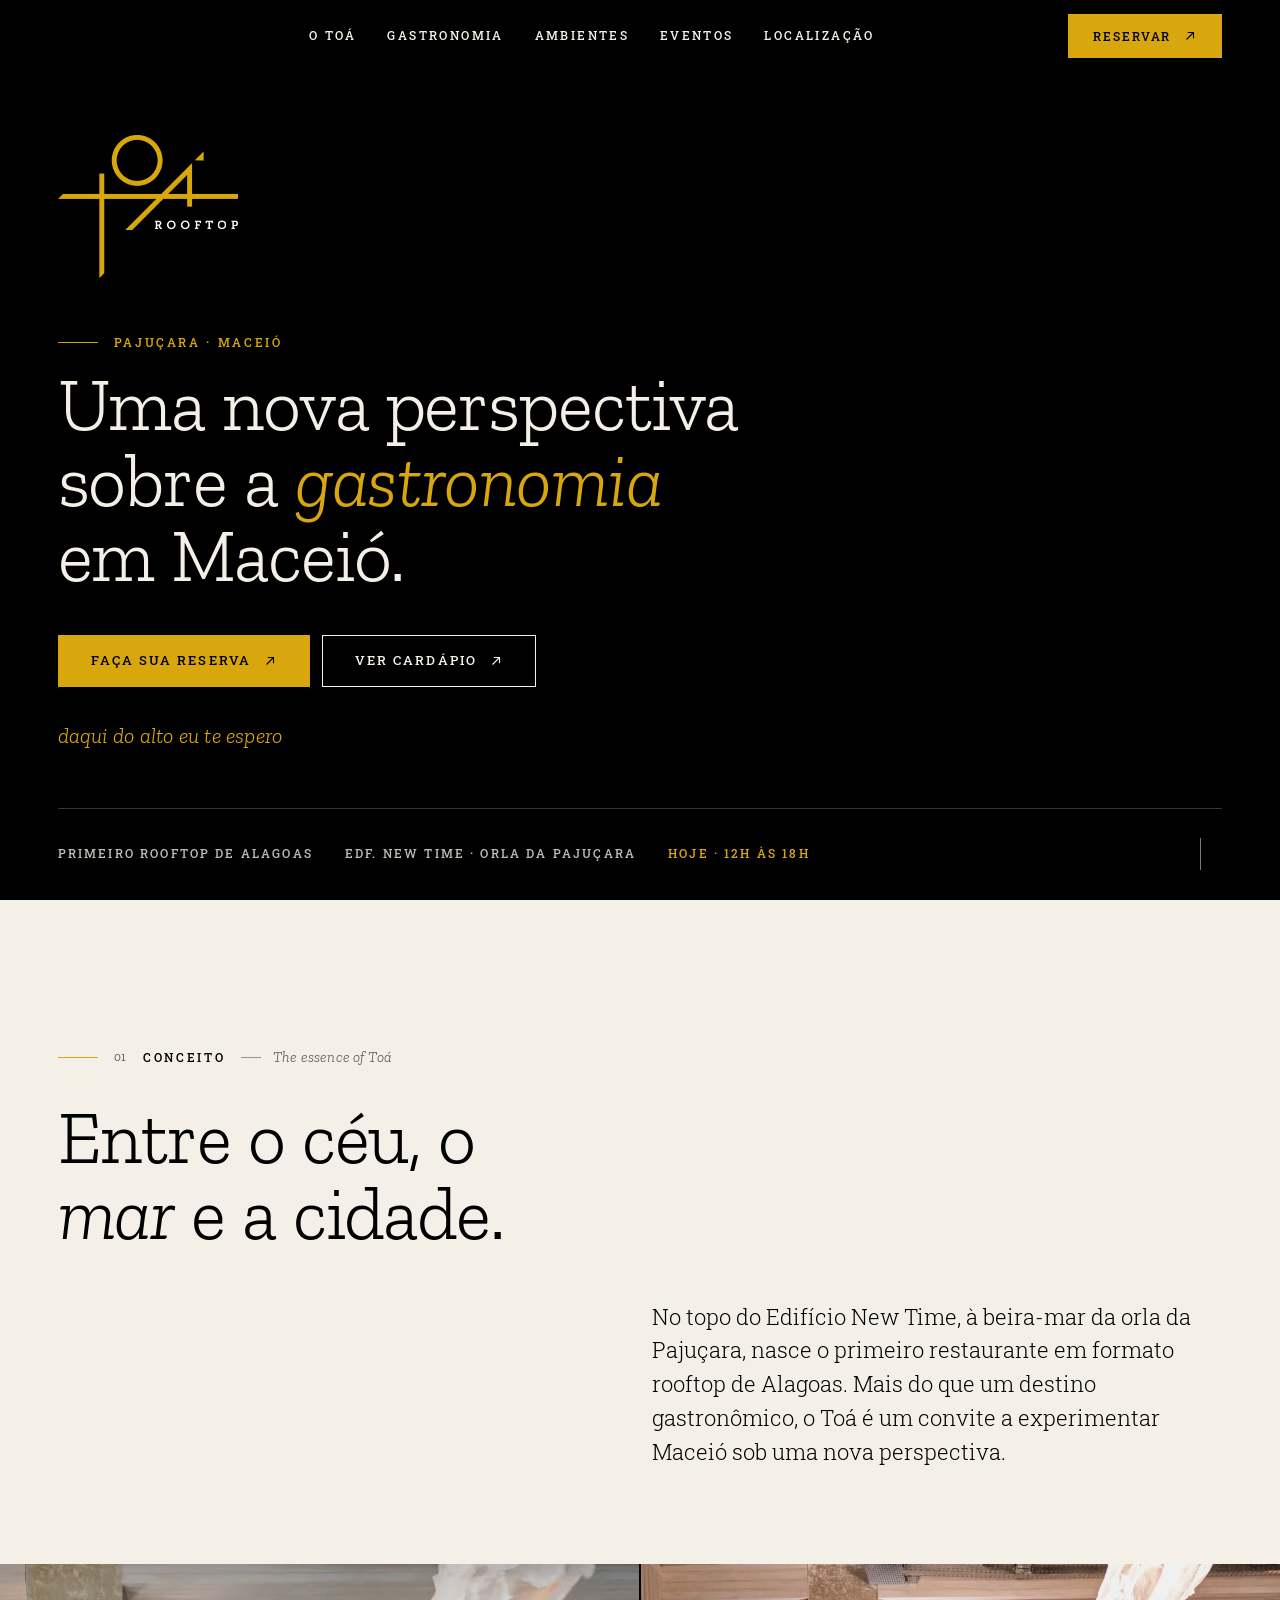
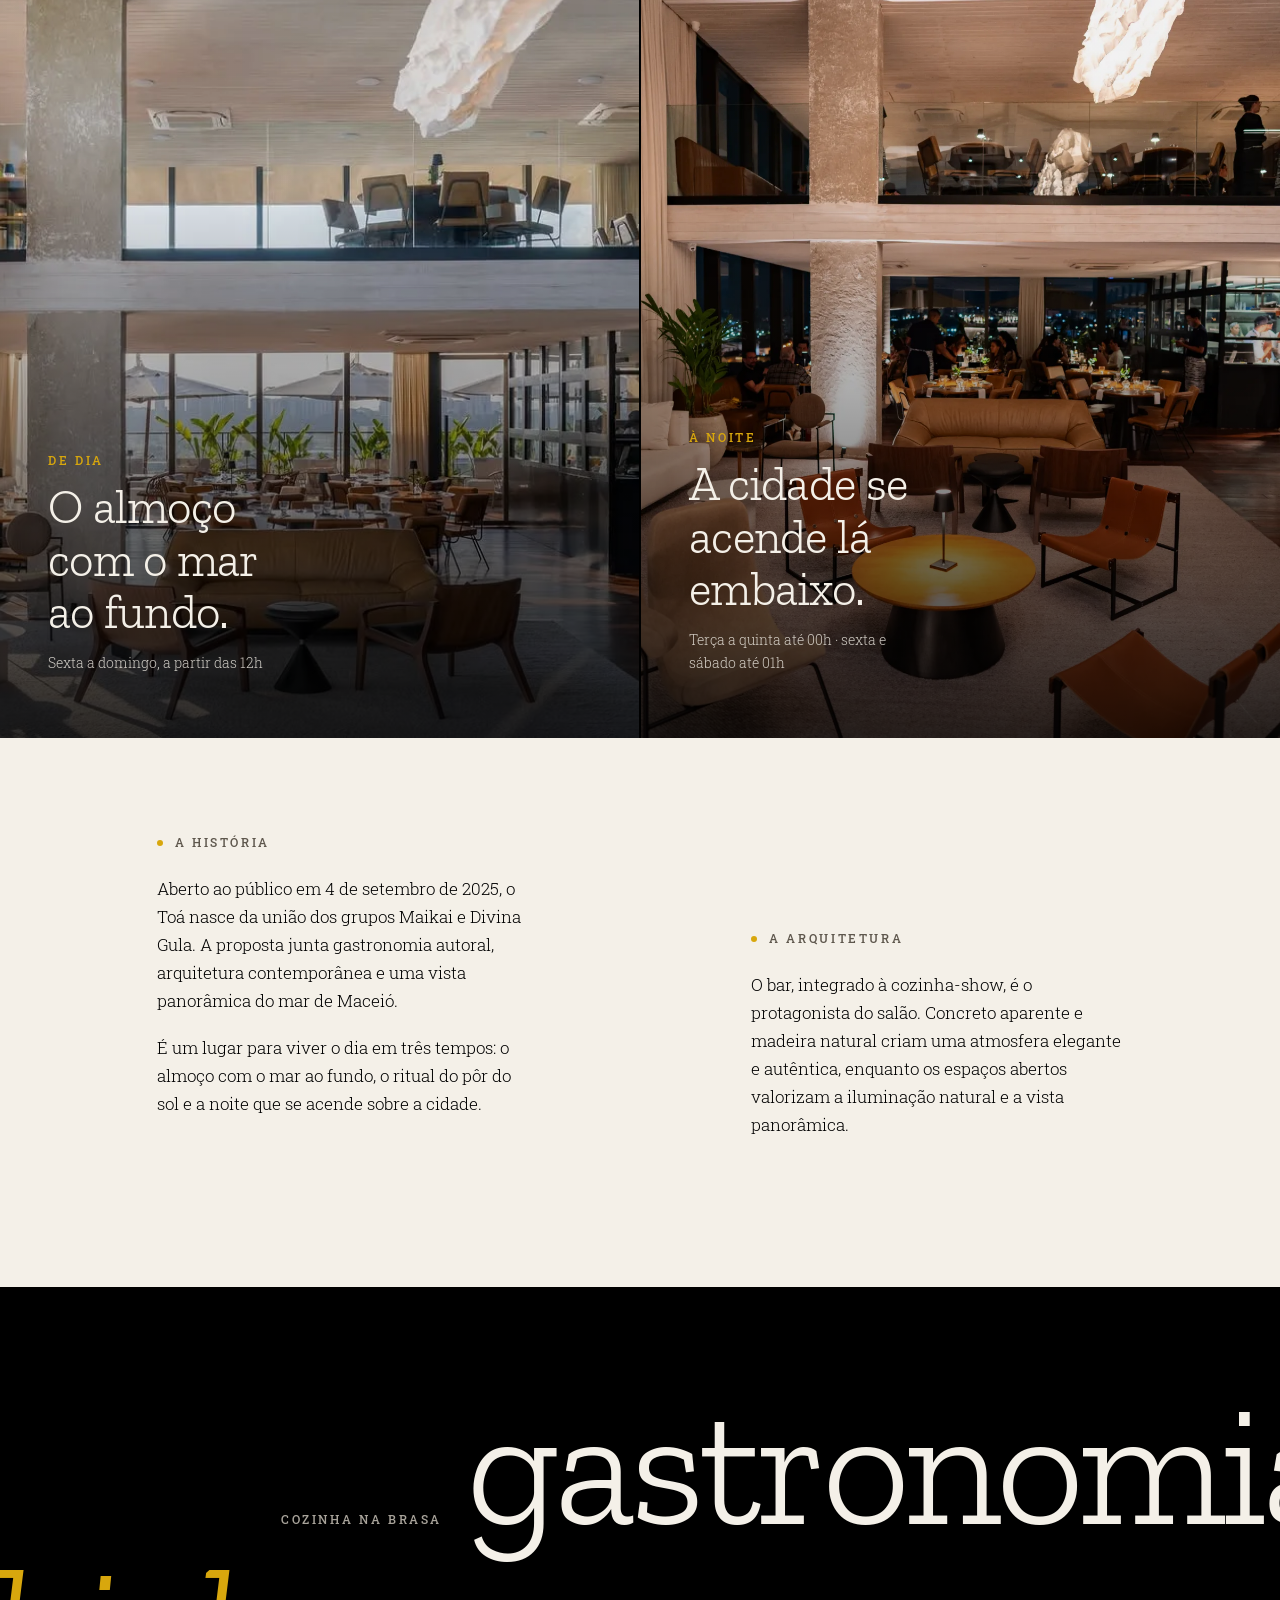
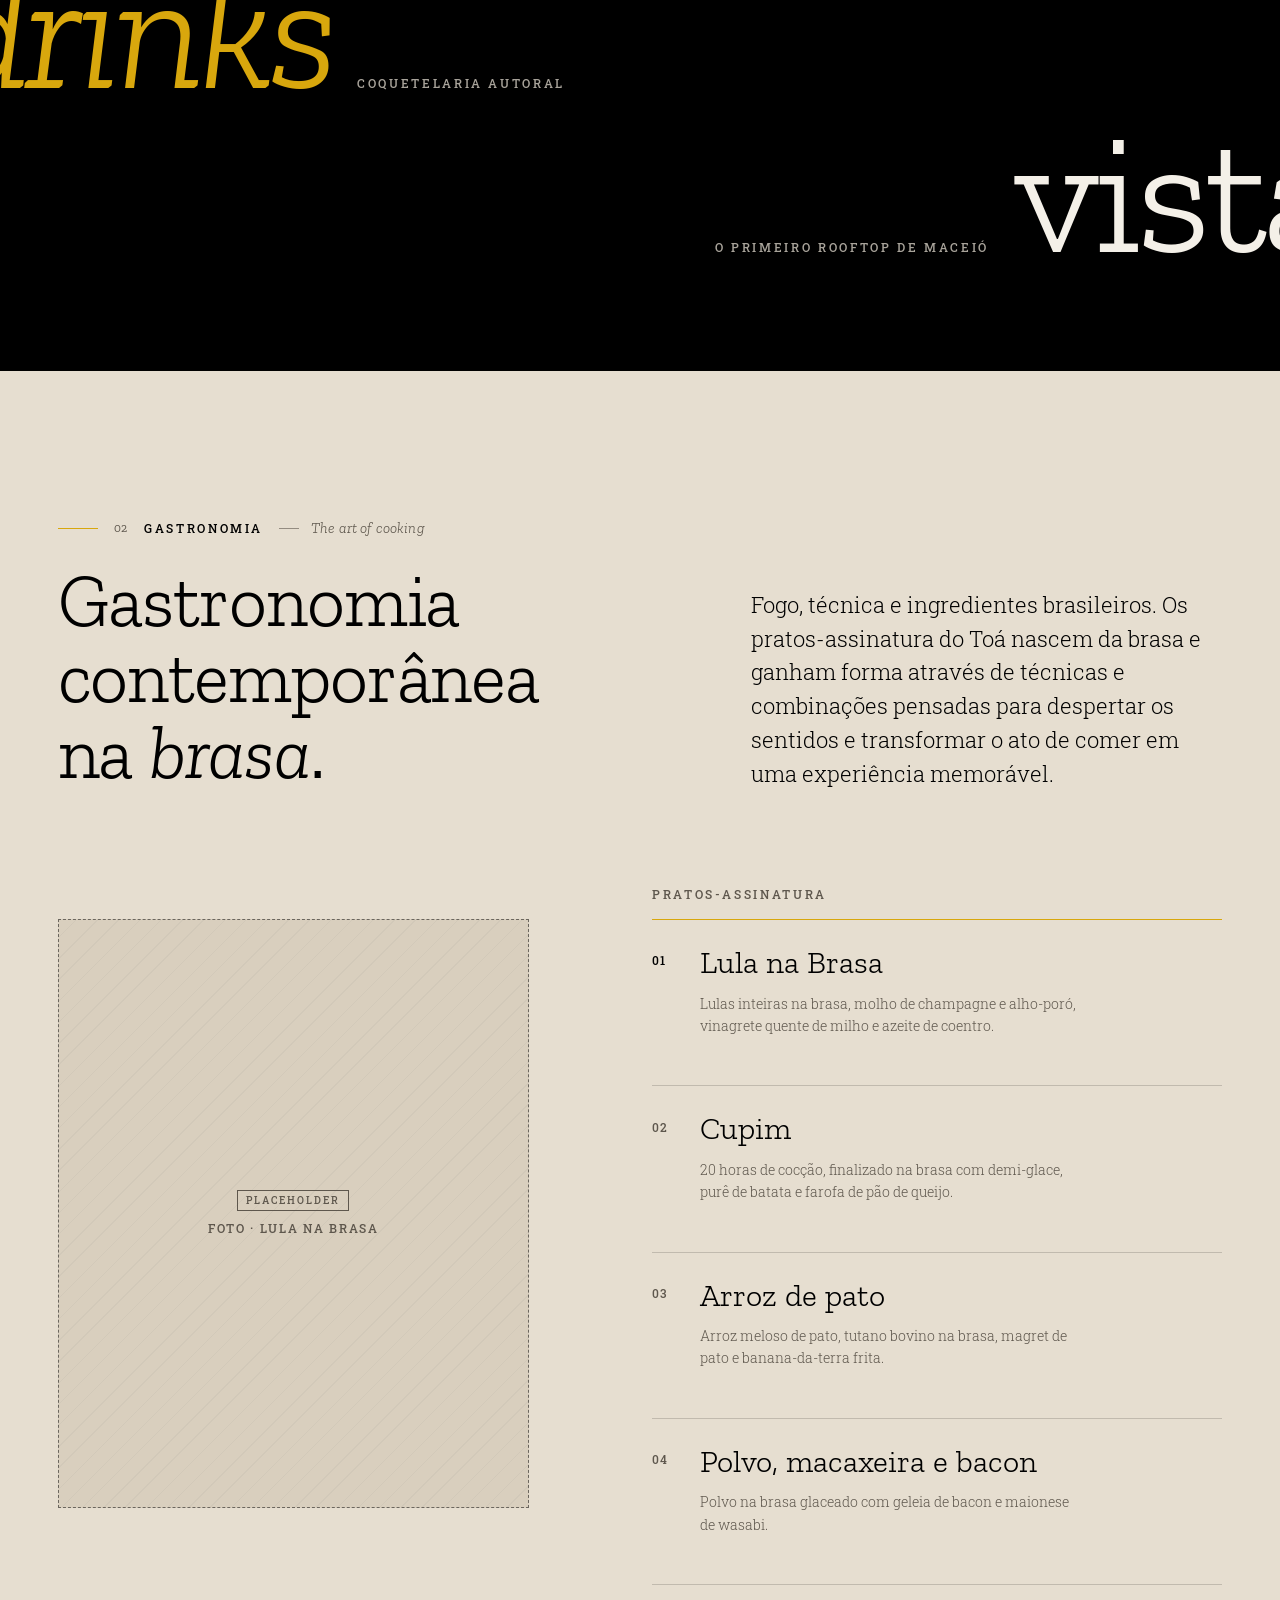
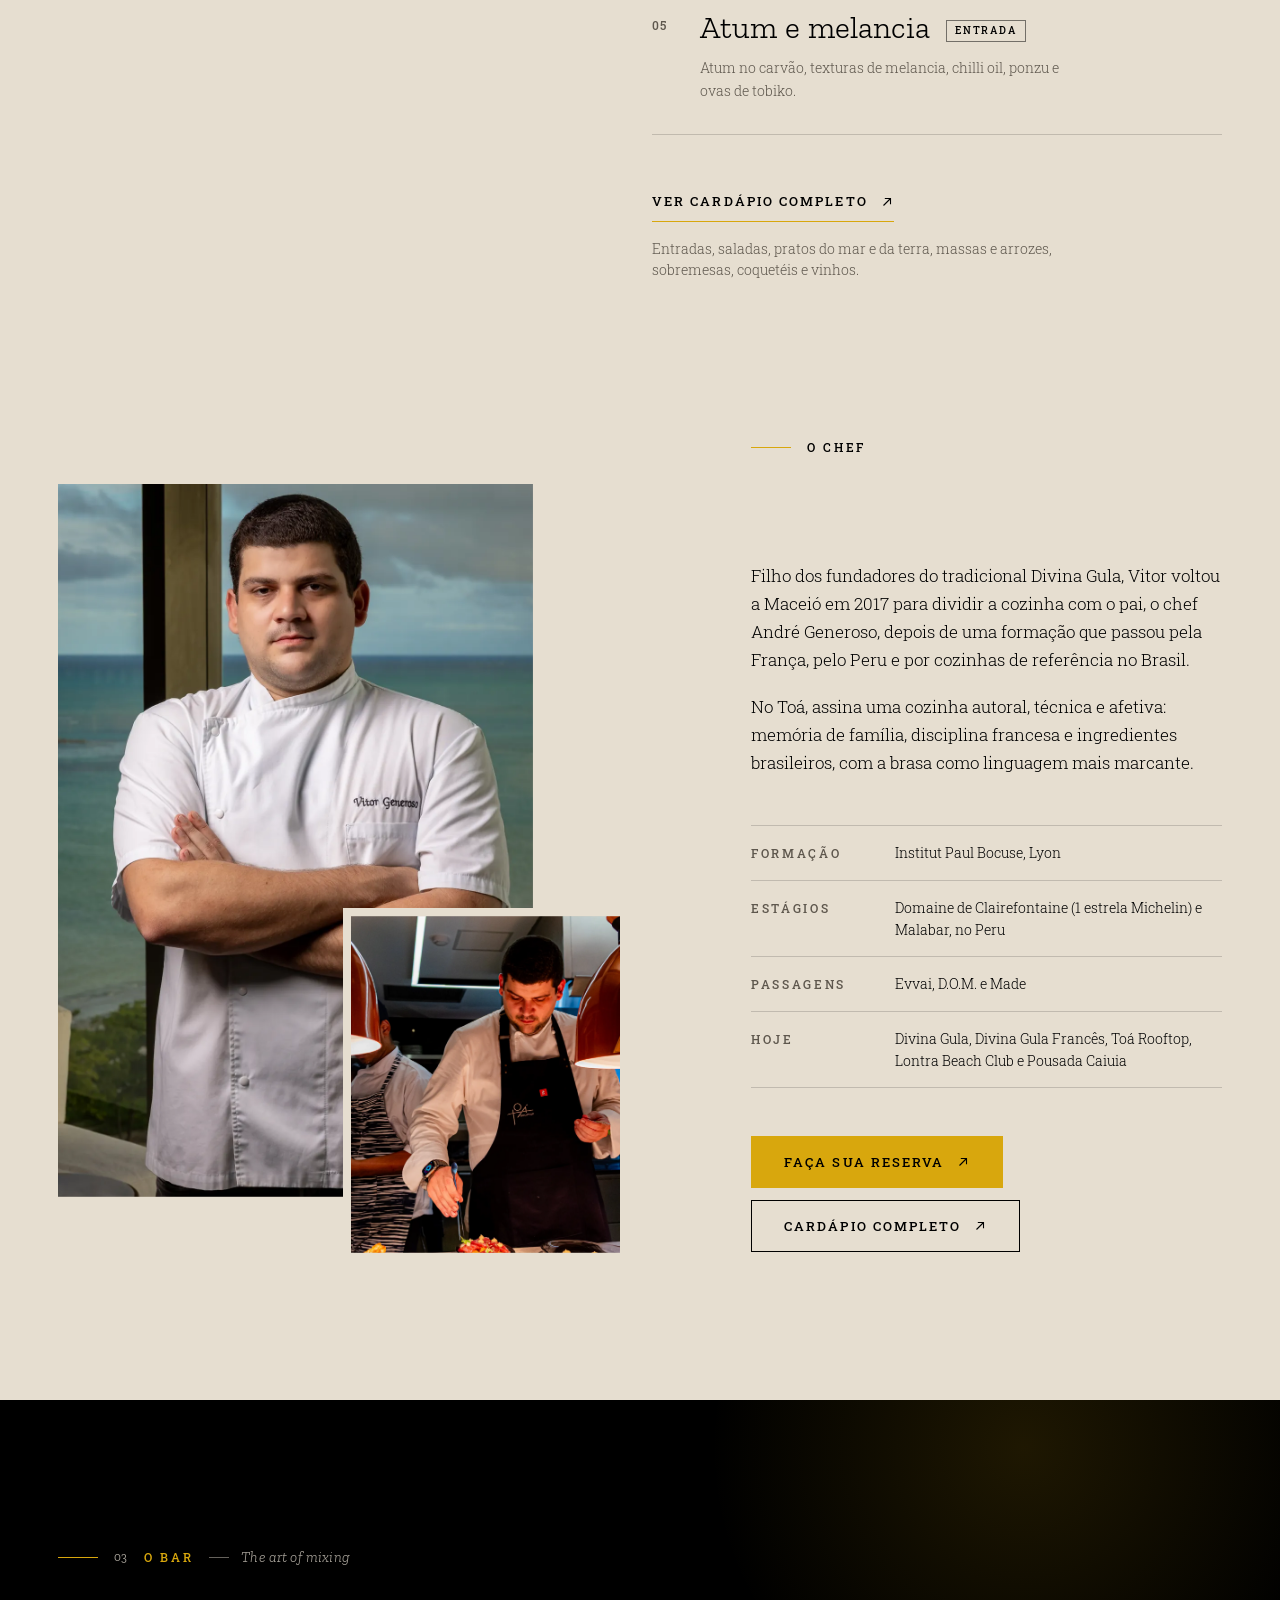
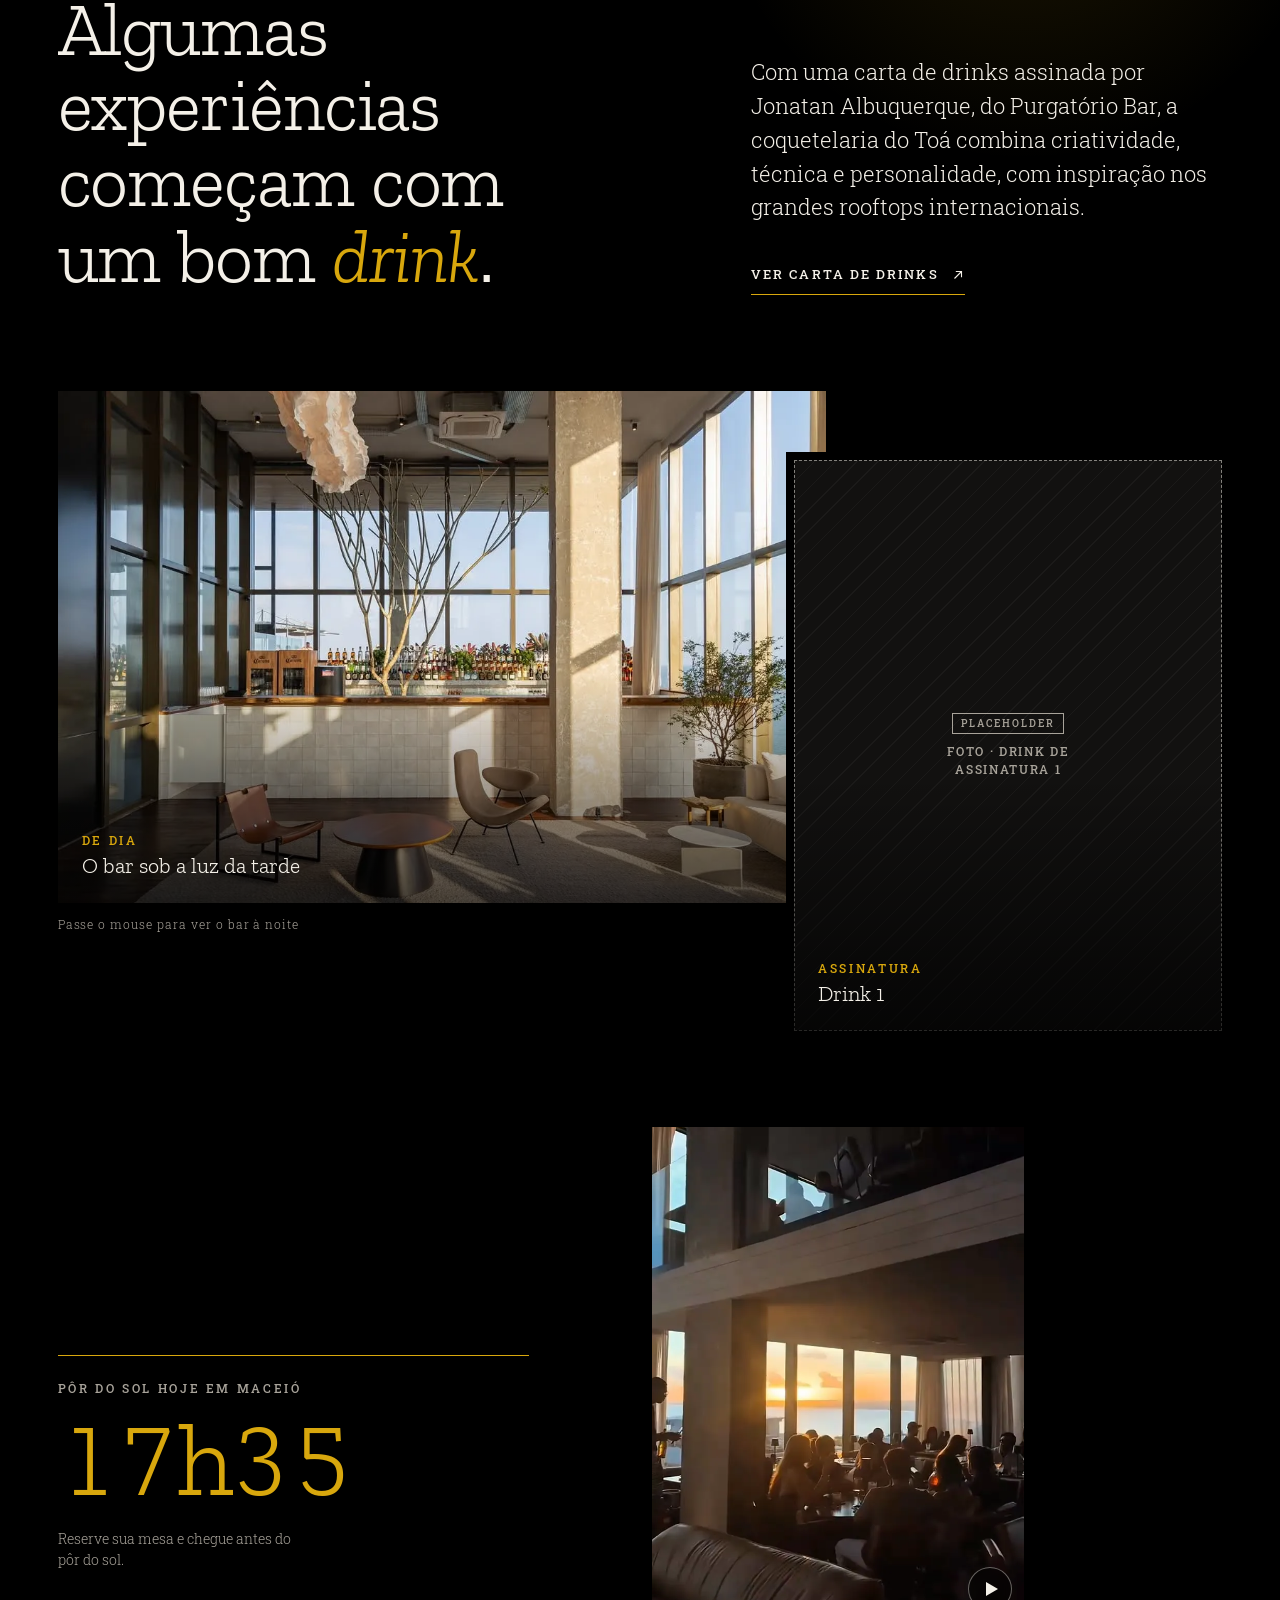
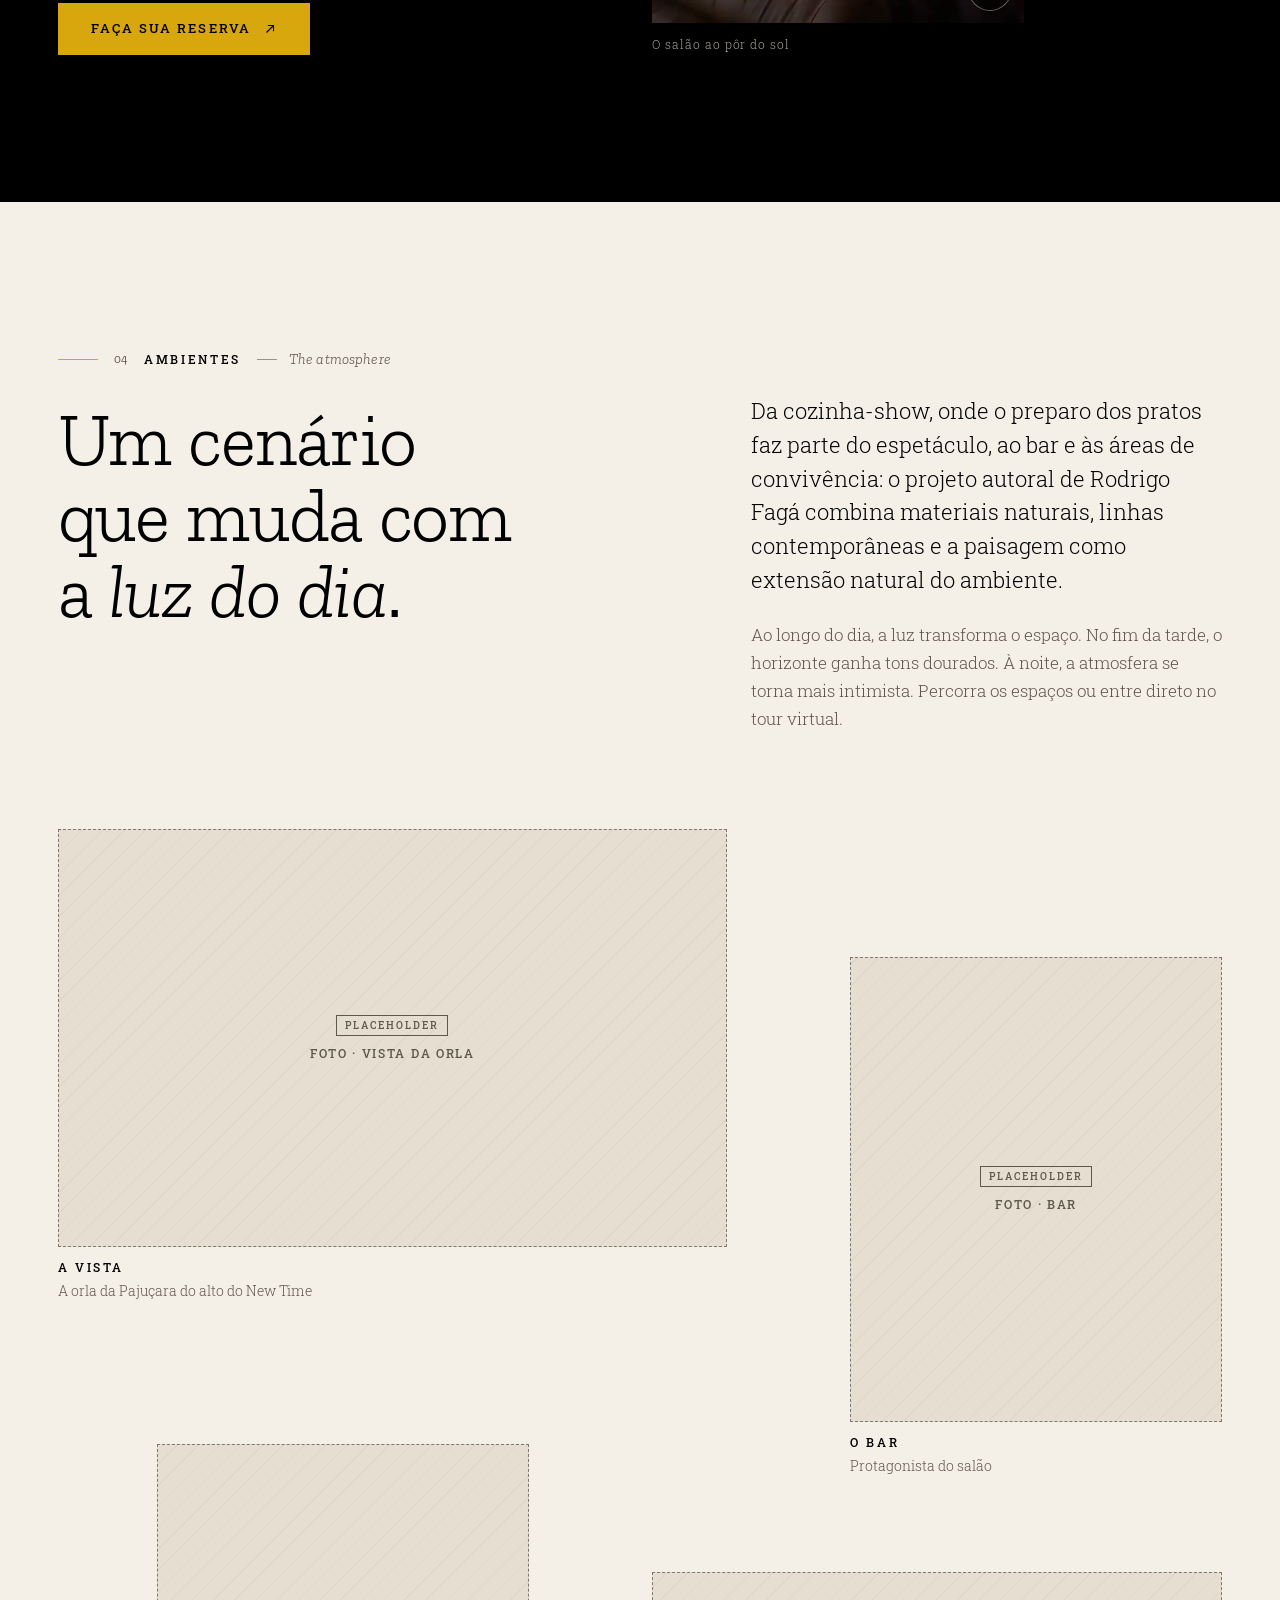
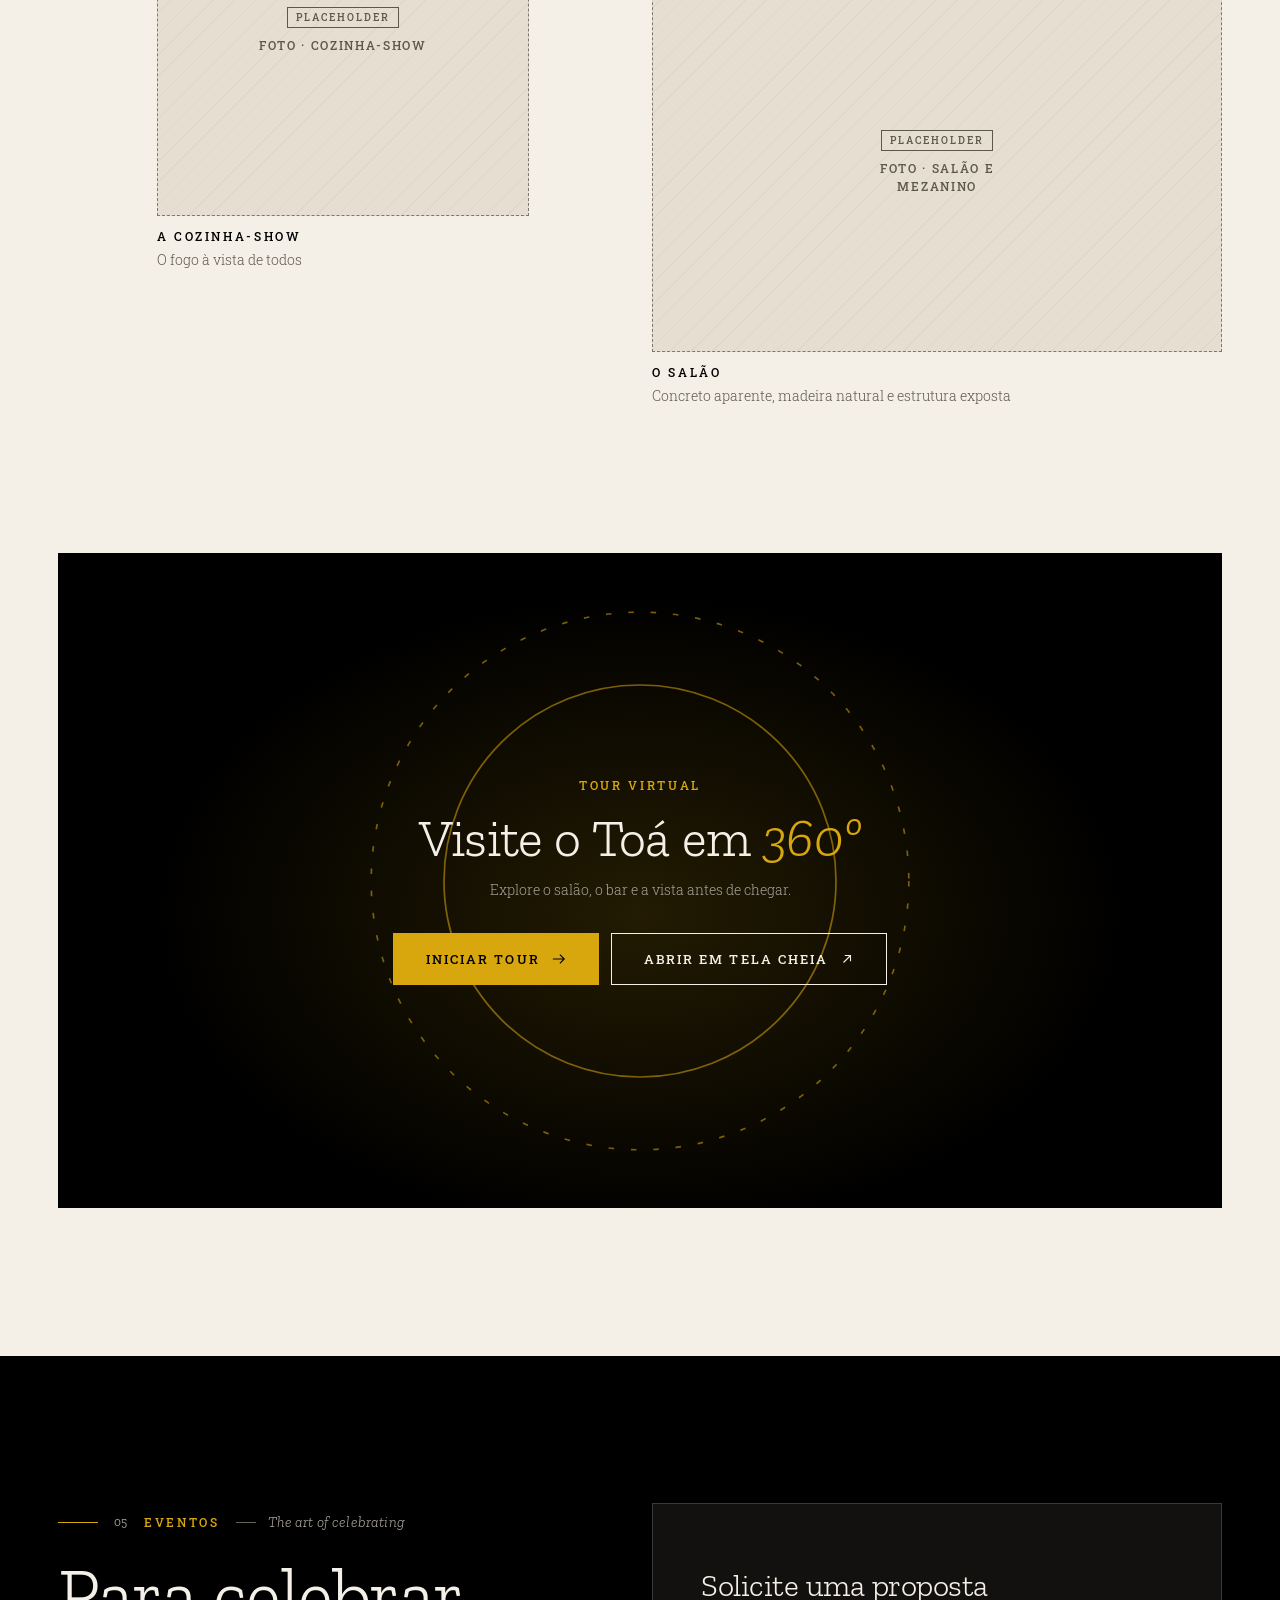
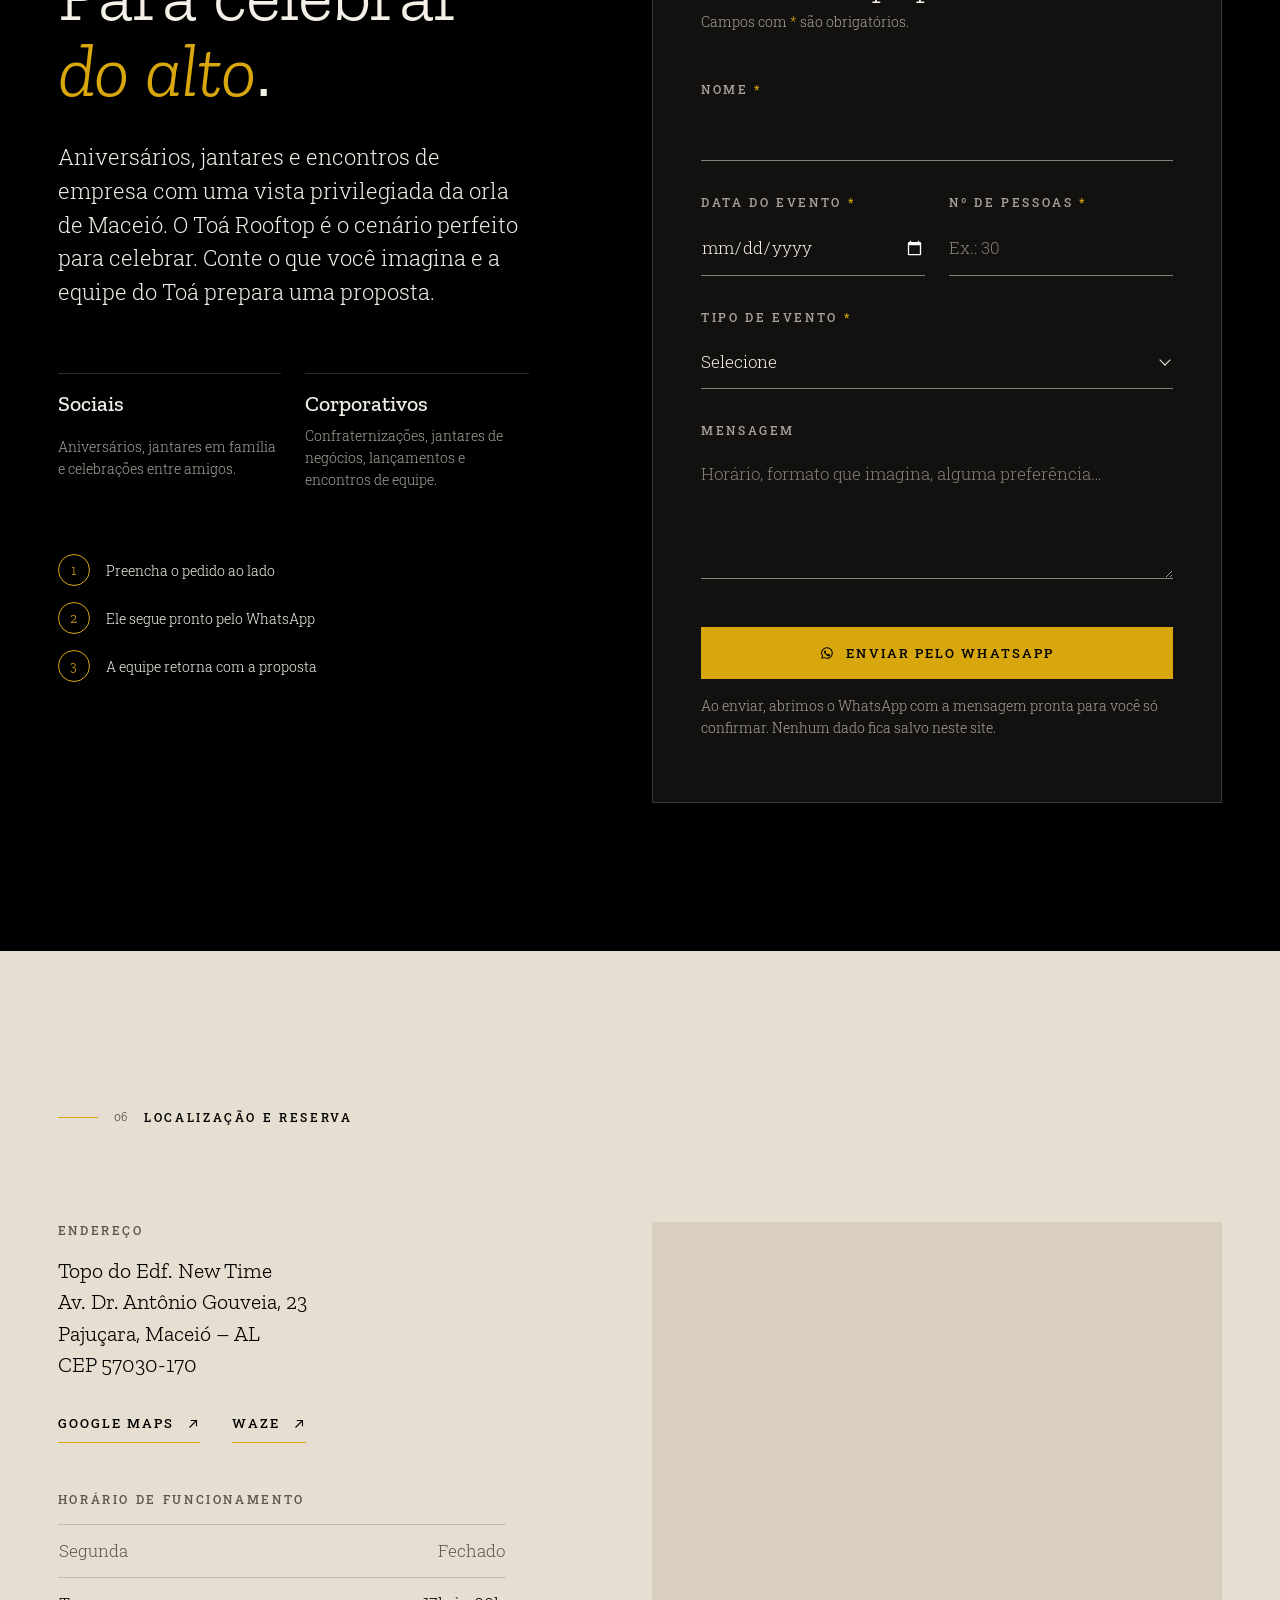
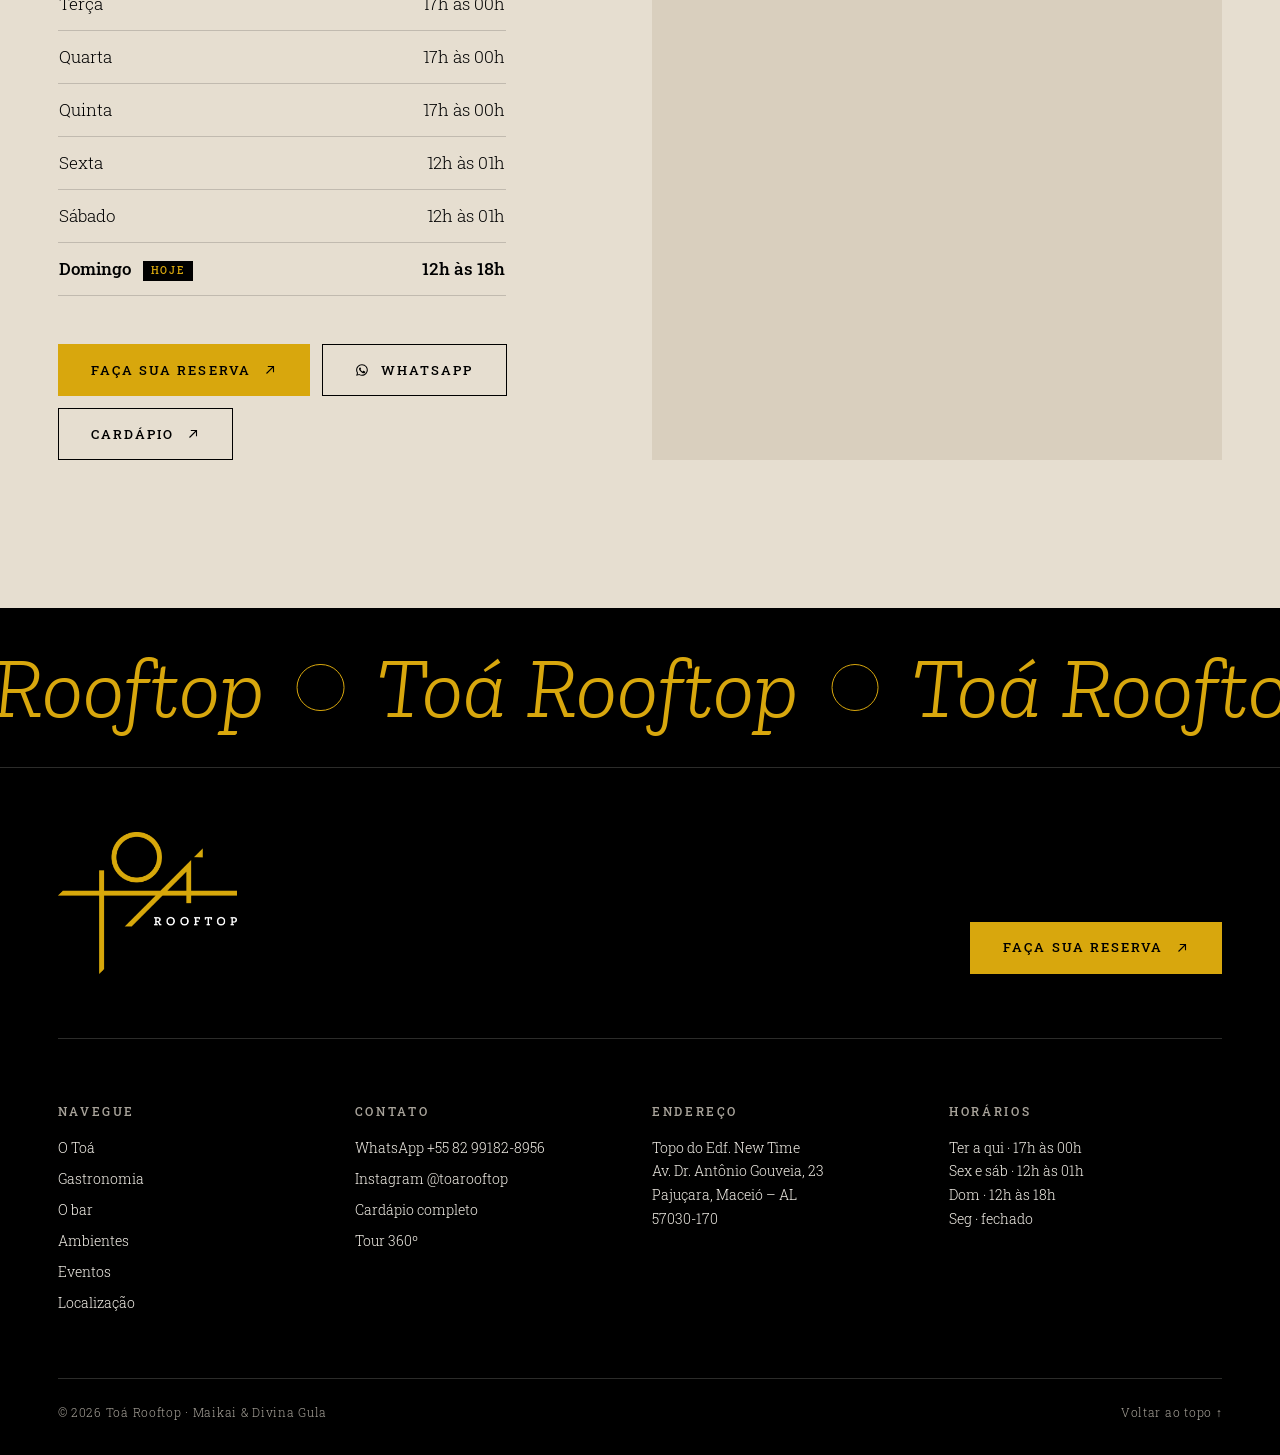
==== commit 9598af6b: "Atualiza prévia (07/11/2026 15:34)" ====
--- a/index.html
+++ b/index.html
@@ -184,7 +184,7 @@
             Entre o céu, o <span class="t-em">mar</span> e a cidade.
           </h2>
           <p class="t-lead about__lead" data-reveal style="--reveal-delay: 200ms">
-            No topo do Edifício New Time, à beira-mar da orla da Pajuçara, o Toá é o primeiro restaurante em formato rooftop de Maceió. Mais do que um destino gastronômico, o Toá é um convite a experimentar Maceió sob uma nova perspectiva.
+            No topo do Edifício New Time, à beira-mar da orla da Pajuçara, nasce o primeiro restaurante em formato rooftop de Alagoas. Mais do que um destino gastronômico, o Toá é um convite a experimentar Maceió sob uma nova perspectiva.
           </p>
         </header>
       </div>
